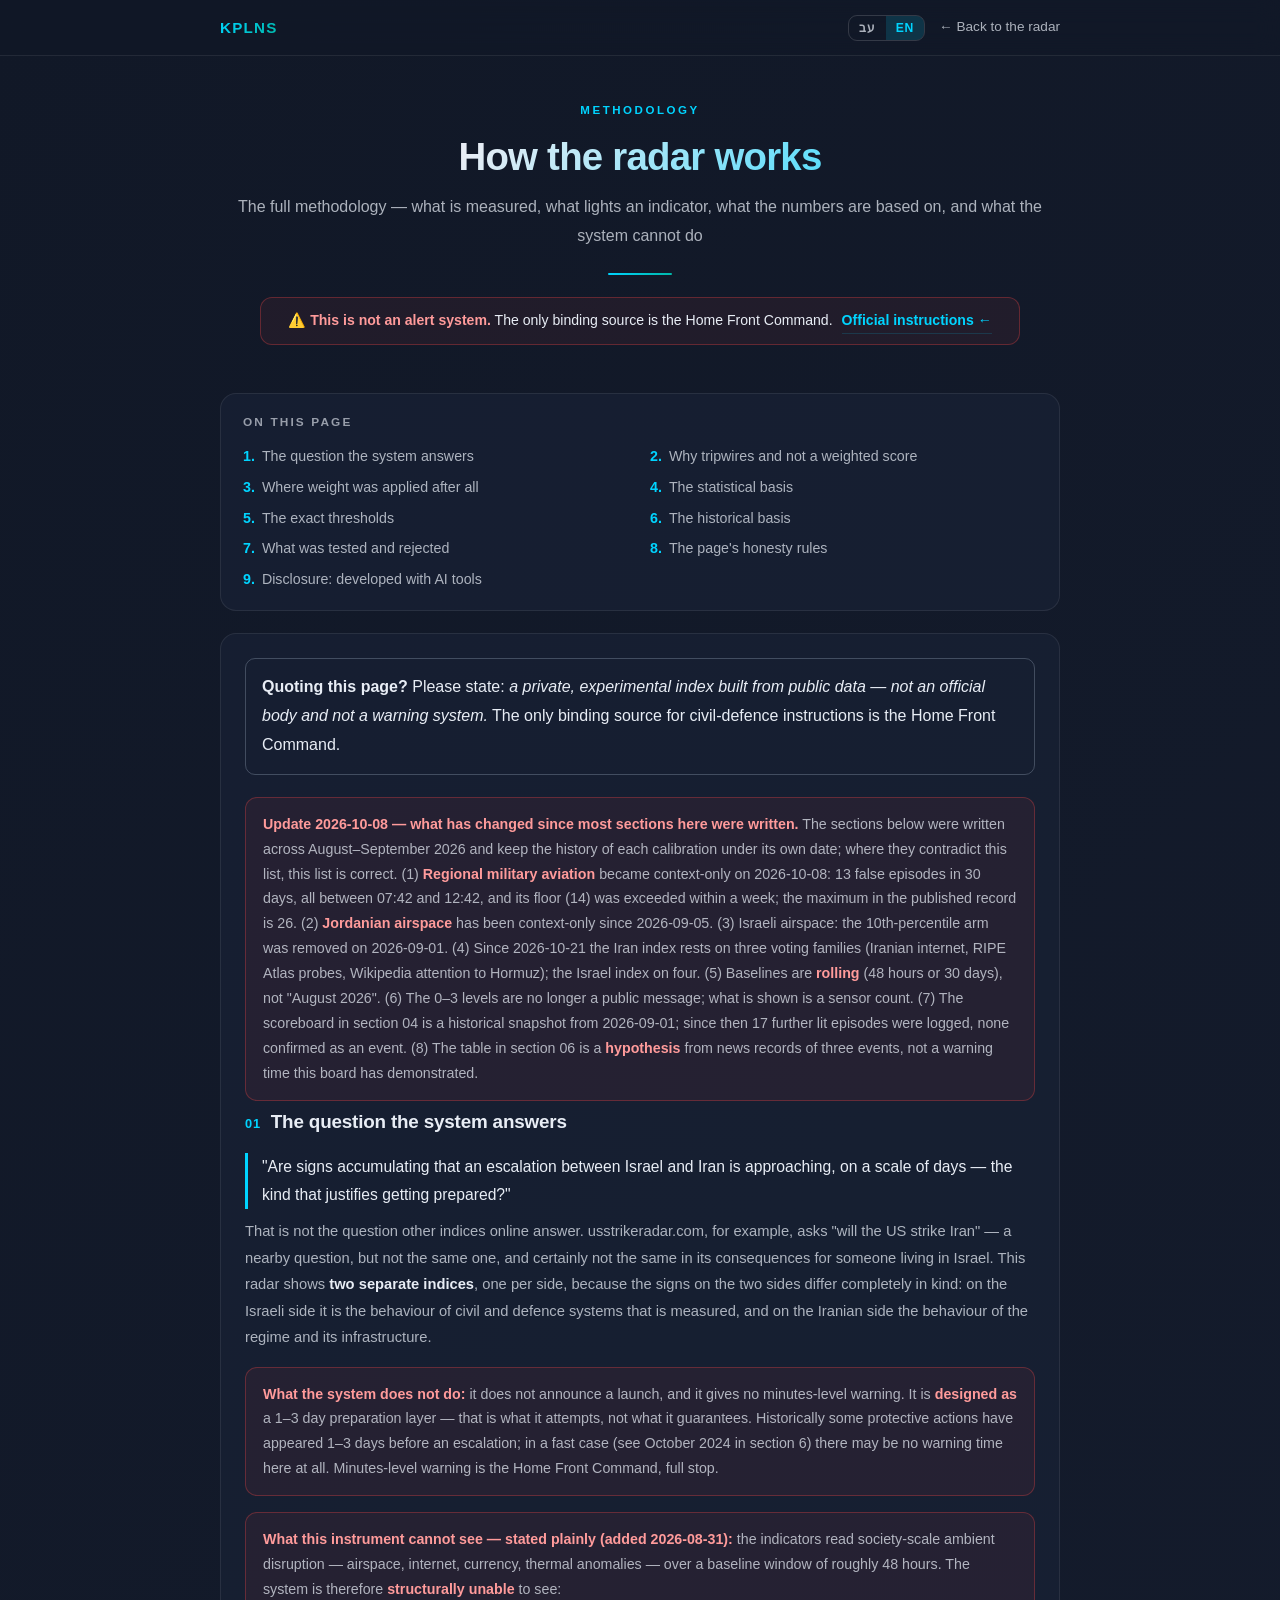
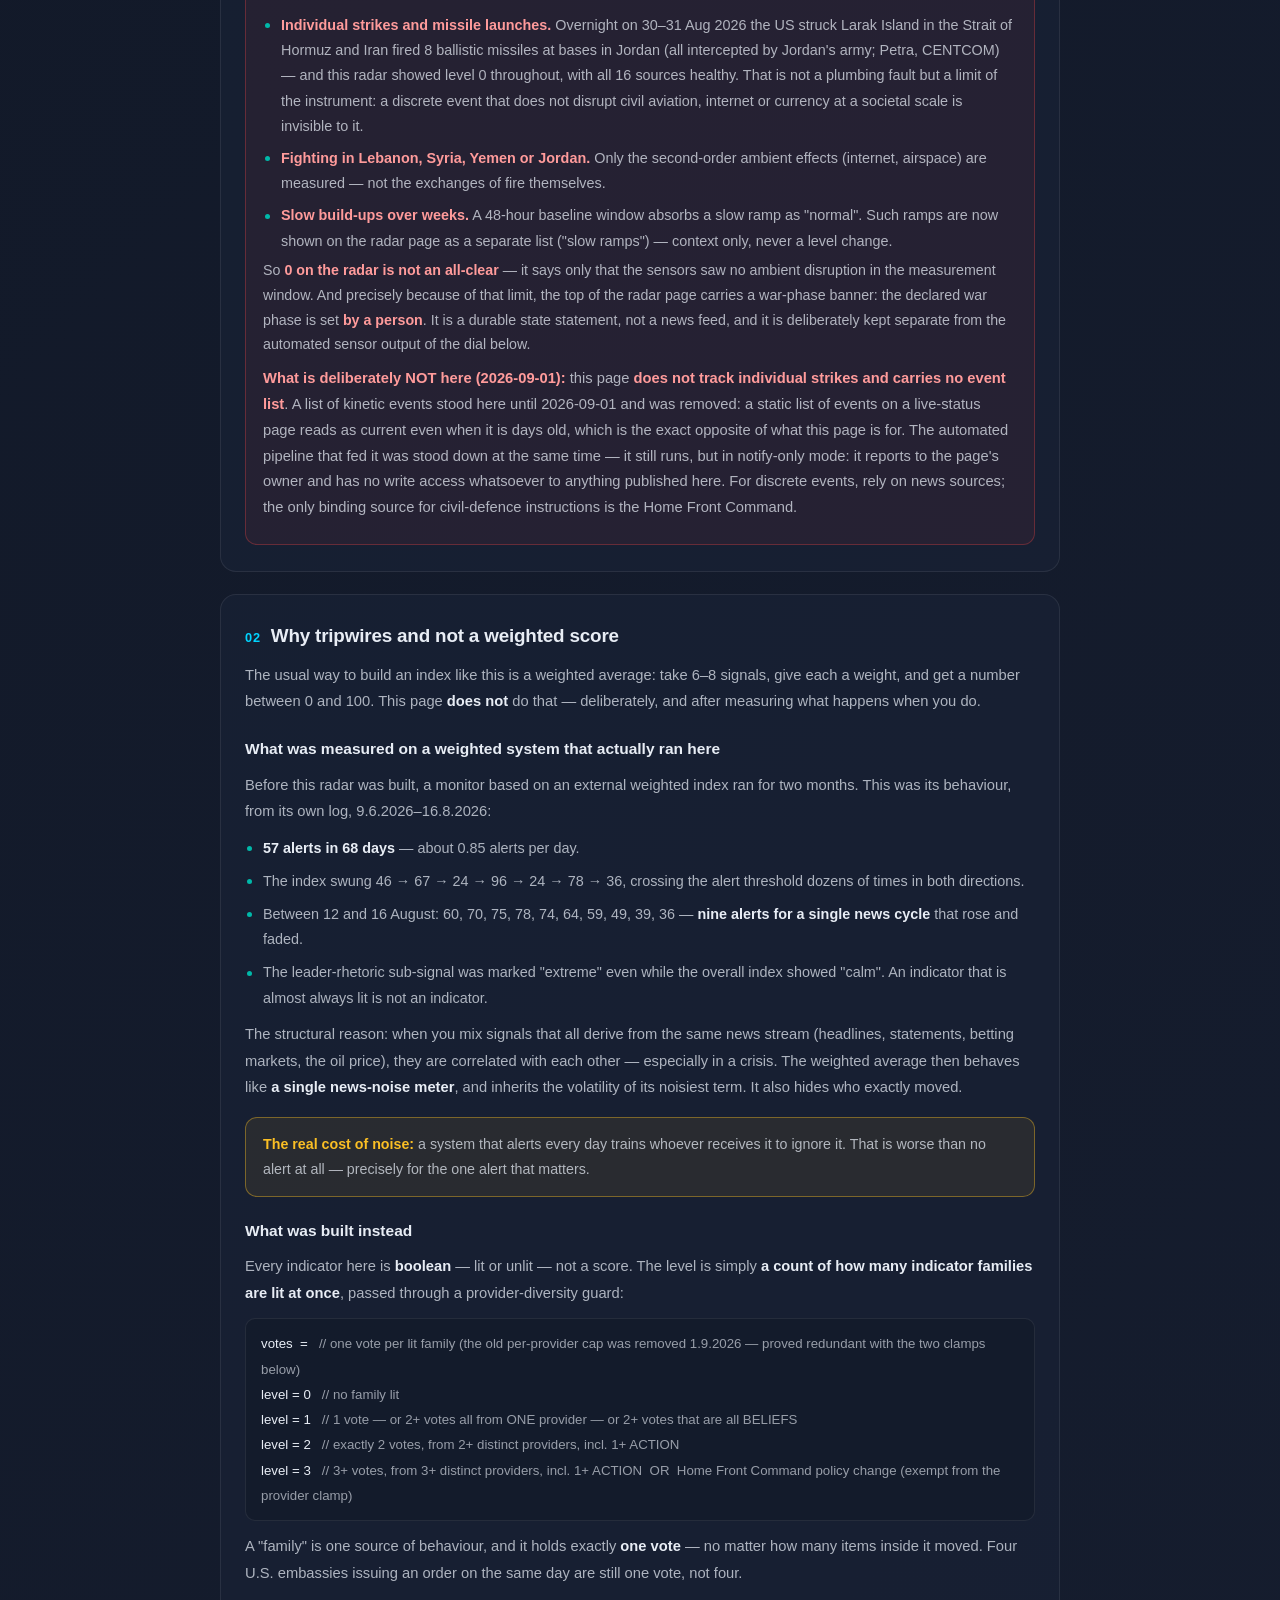
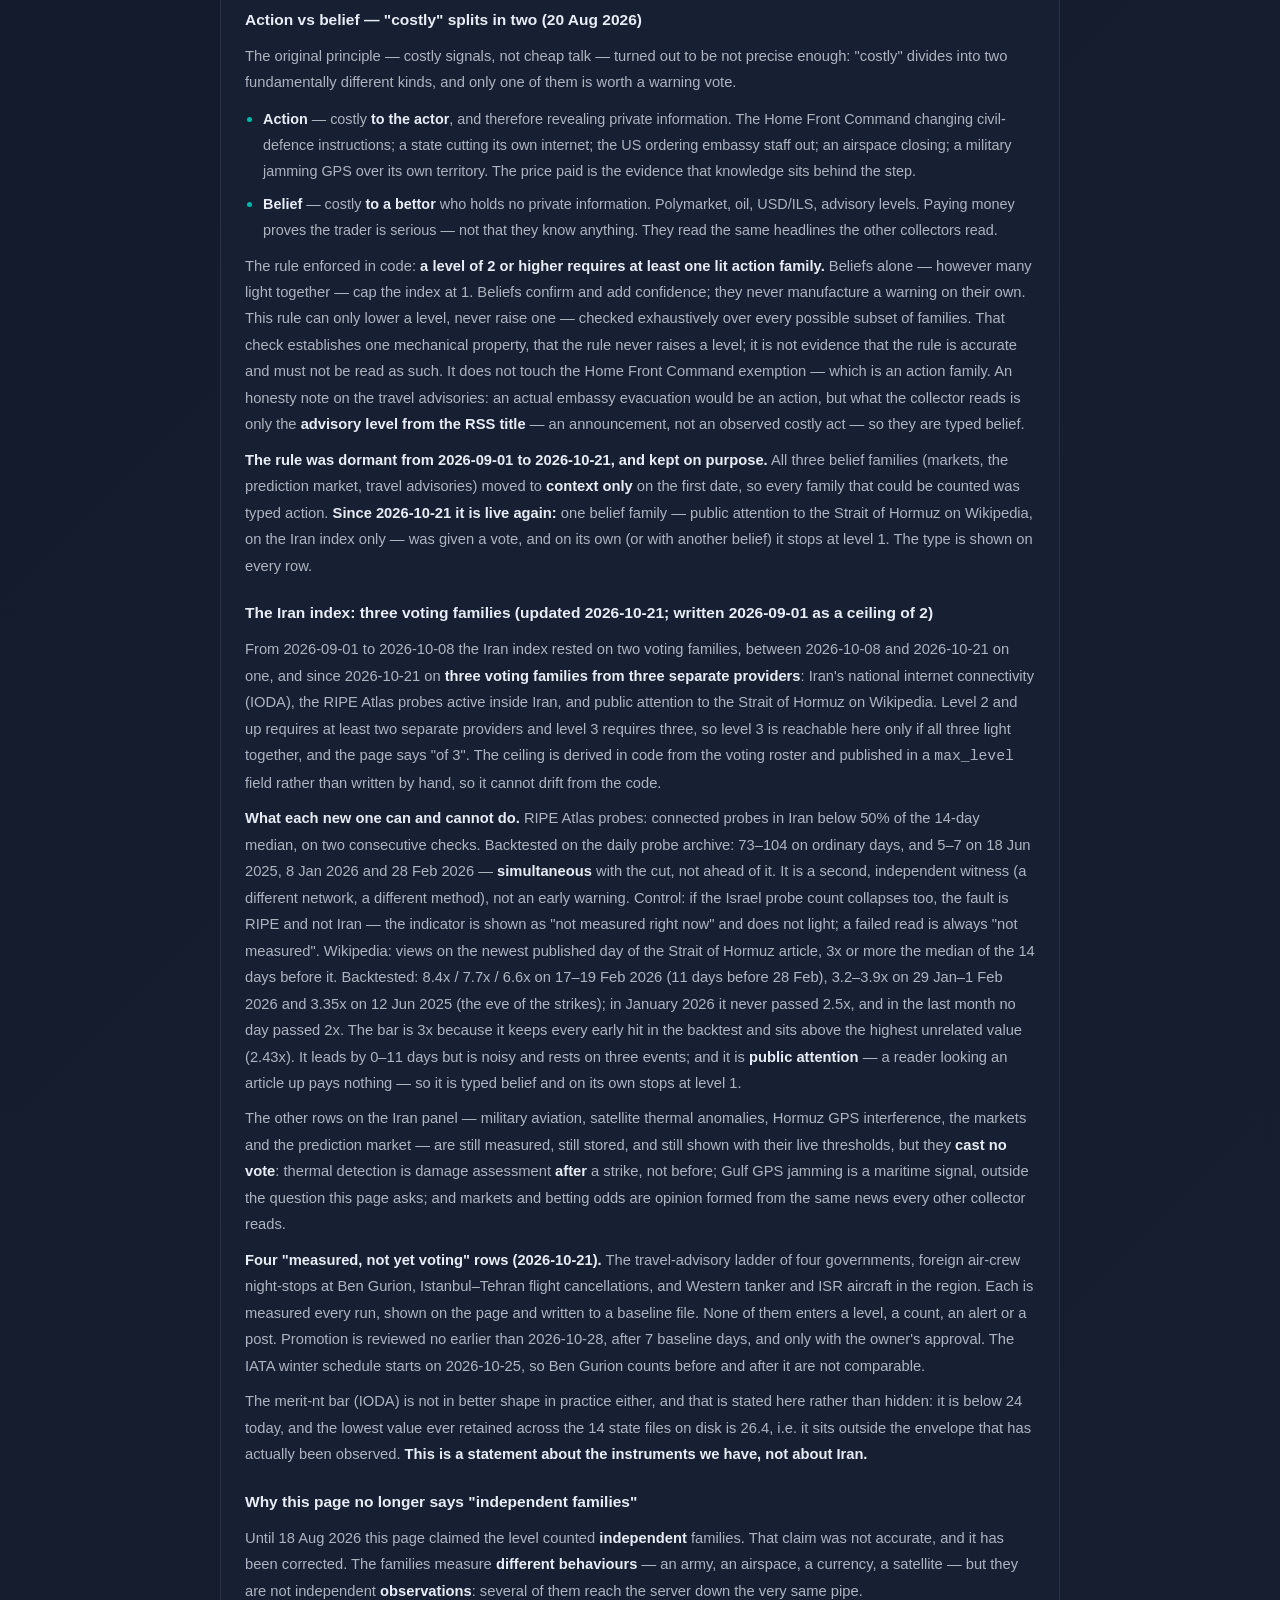
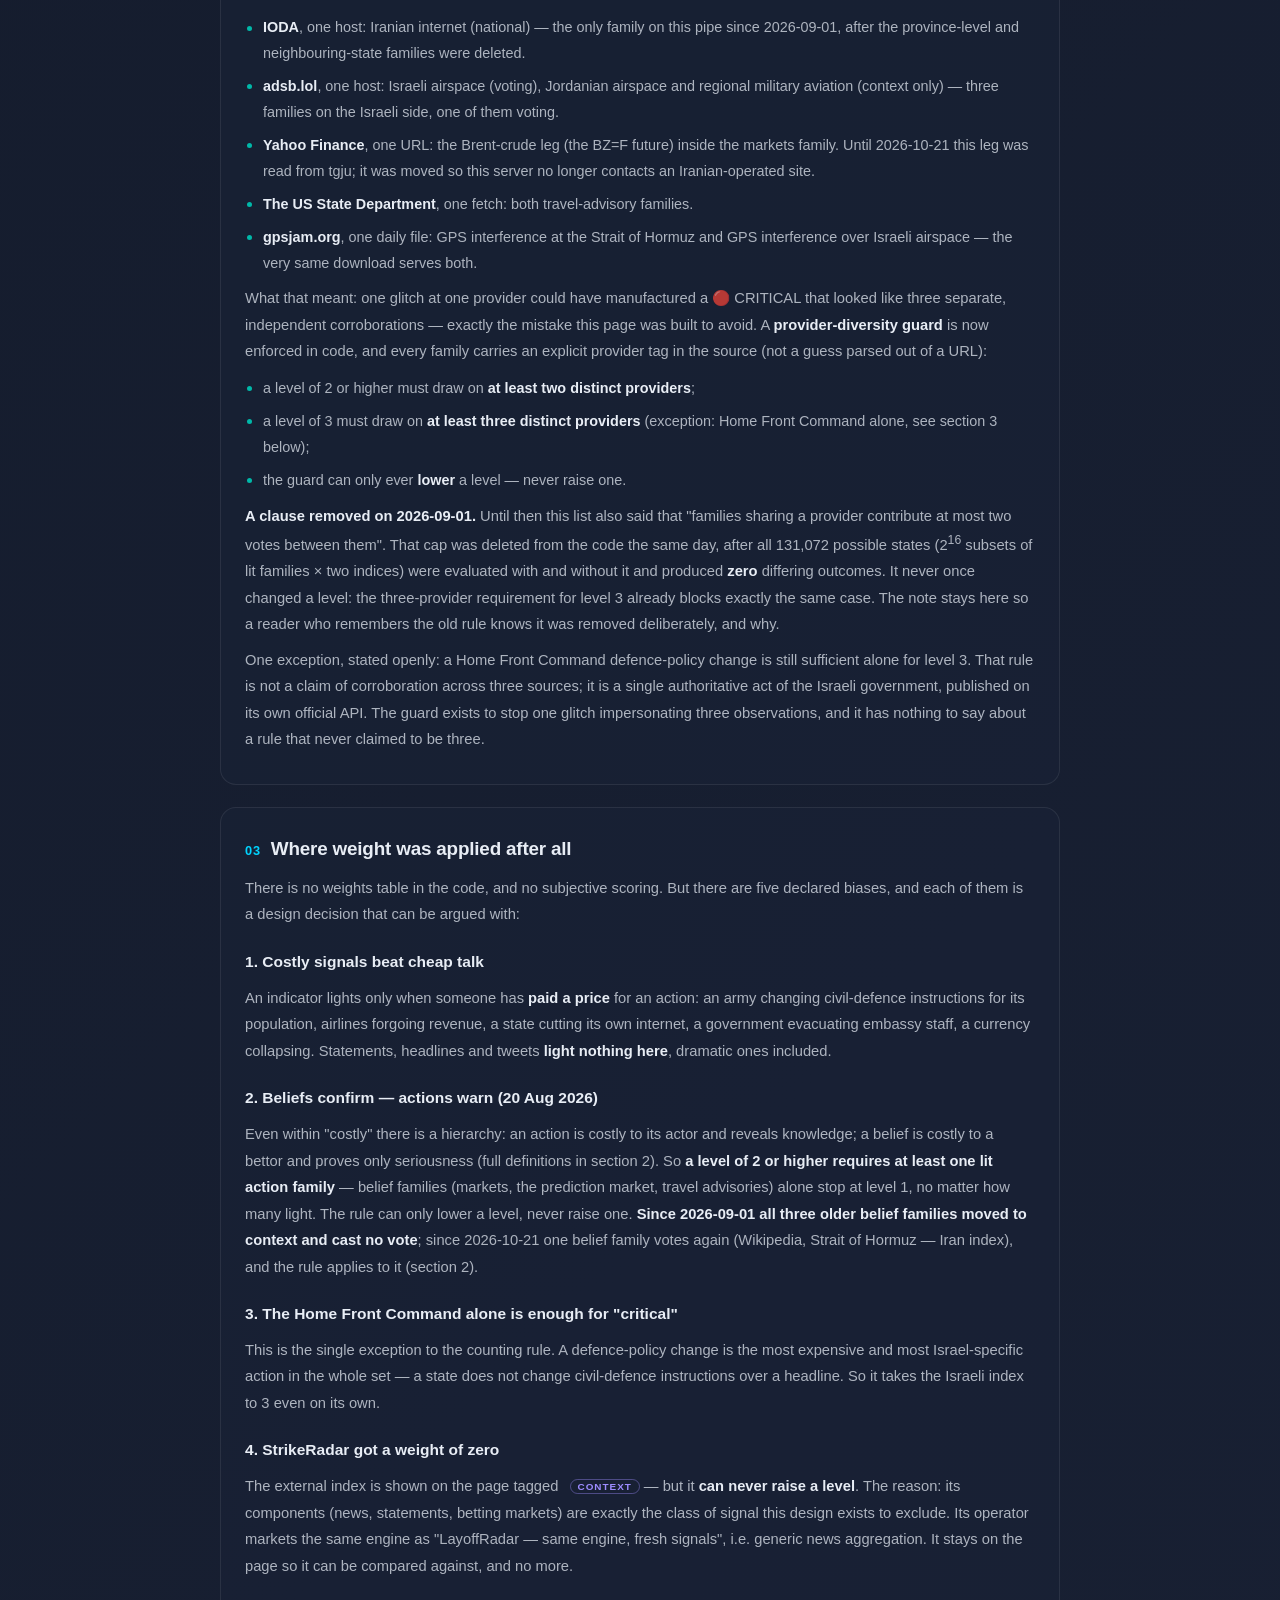
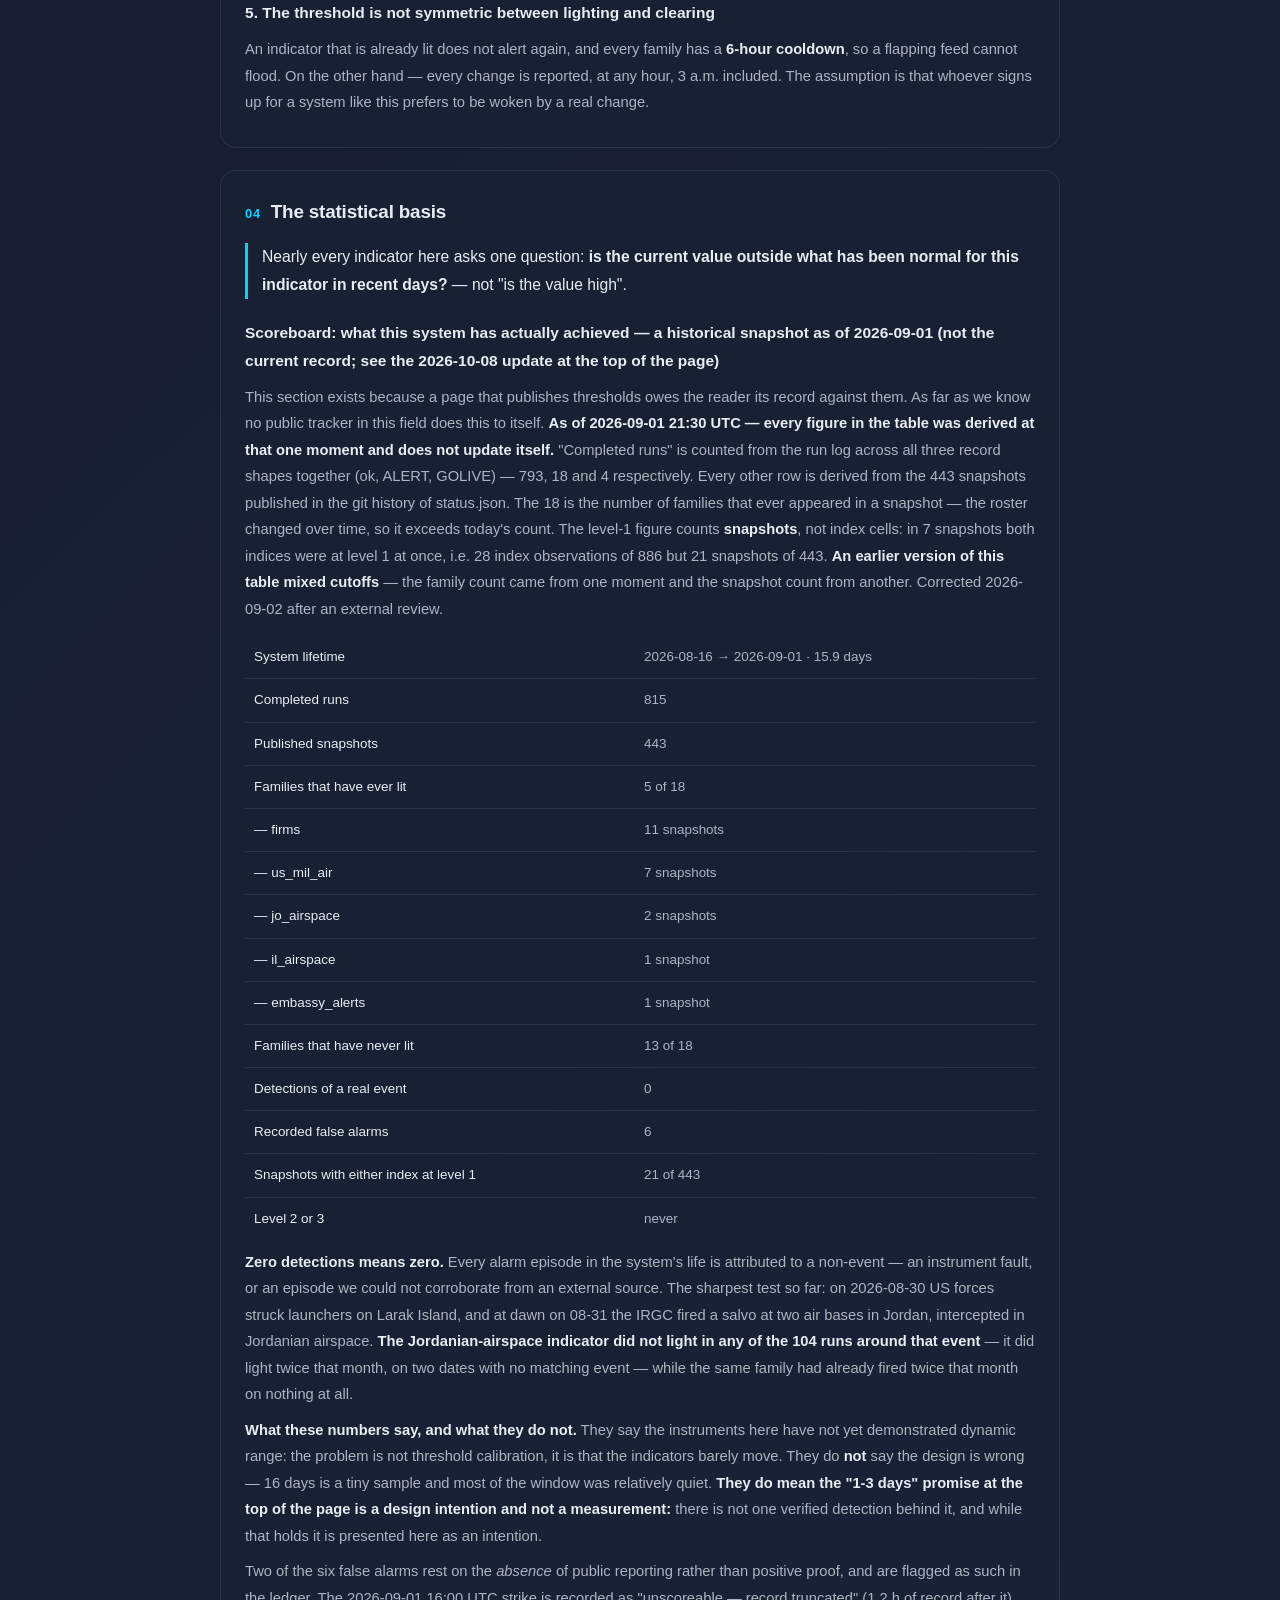
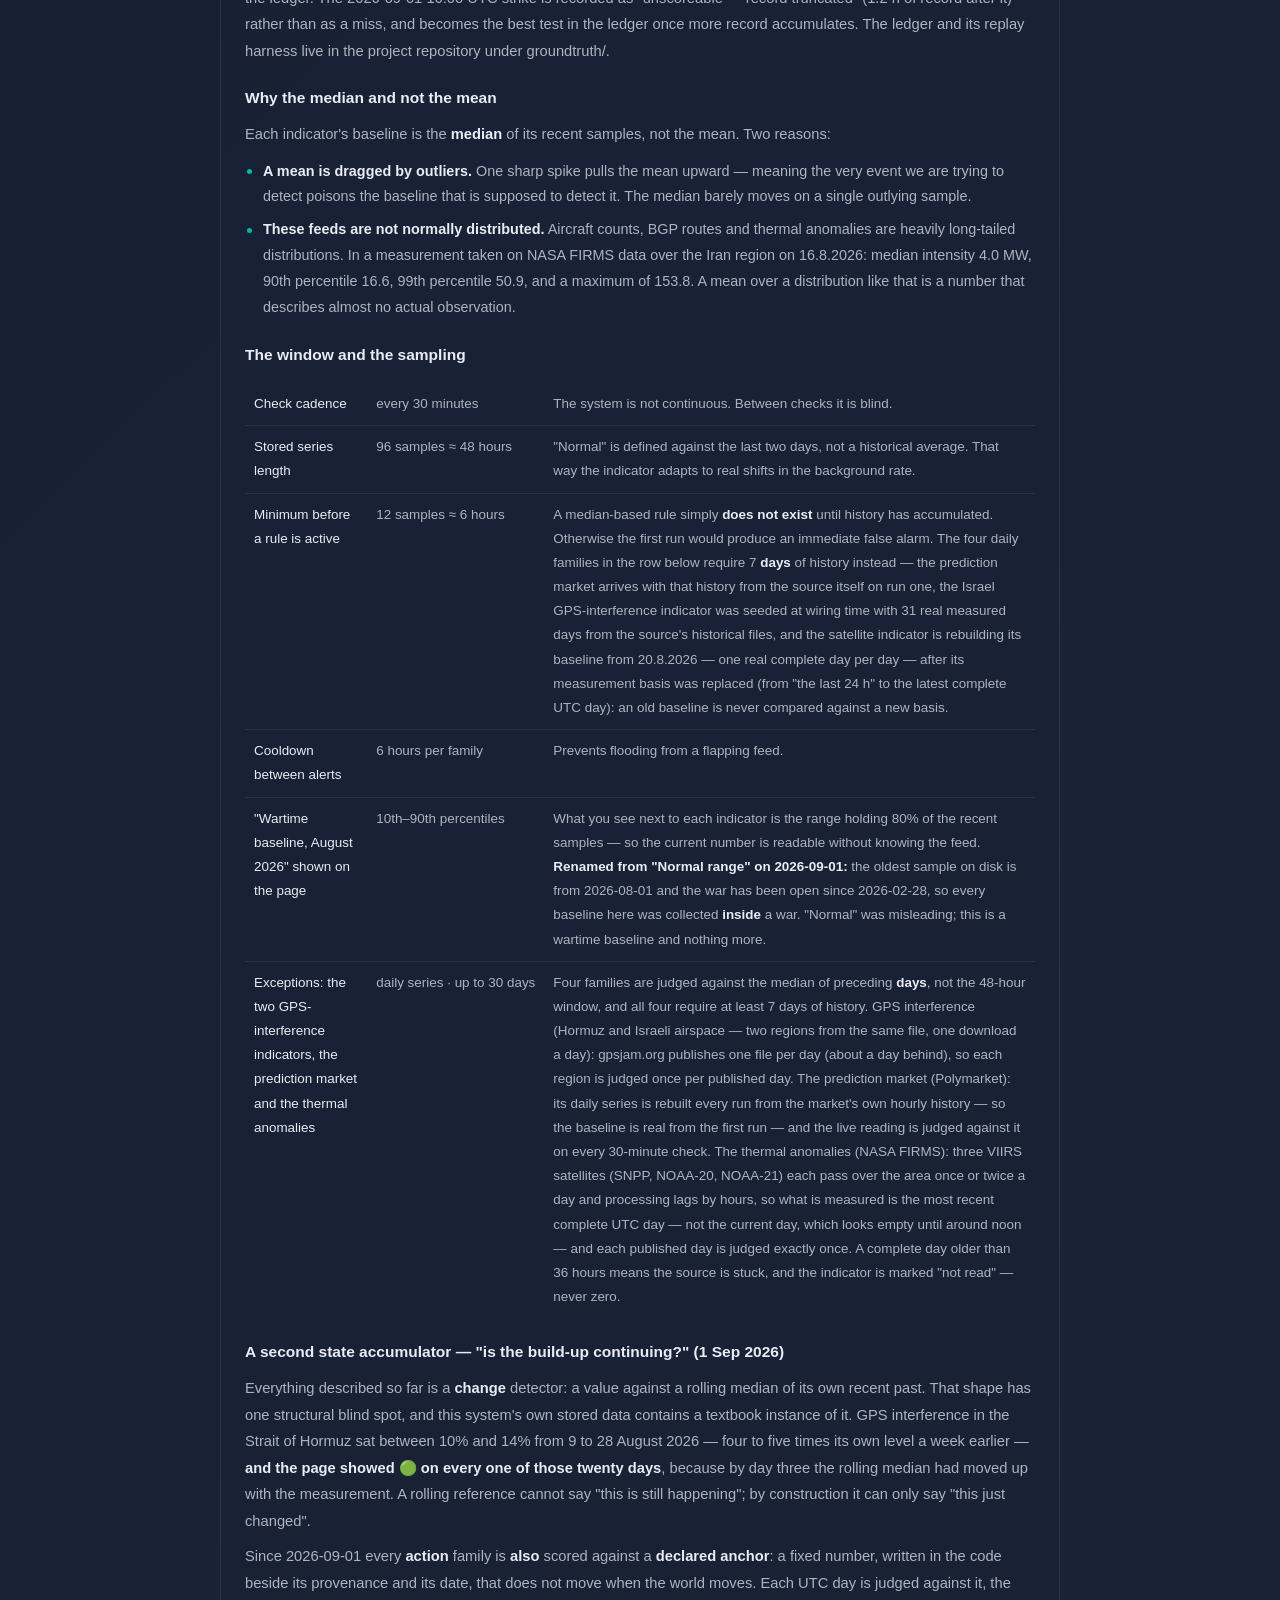
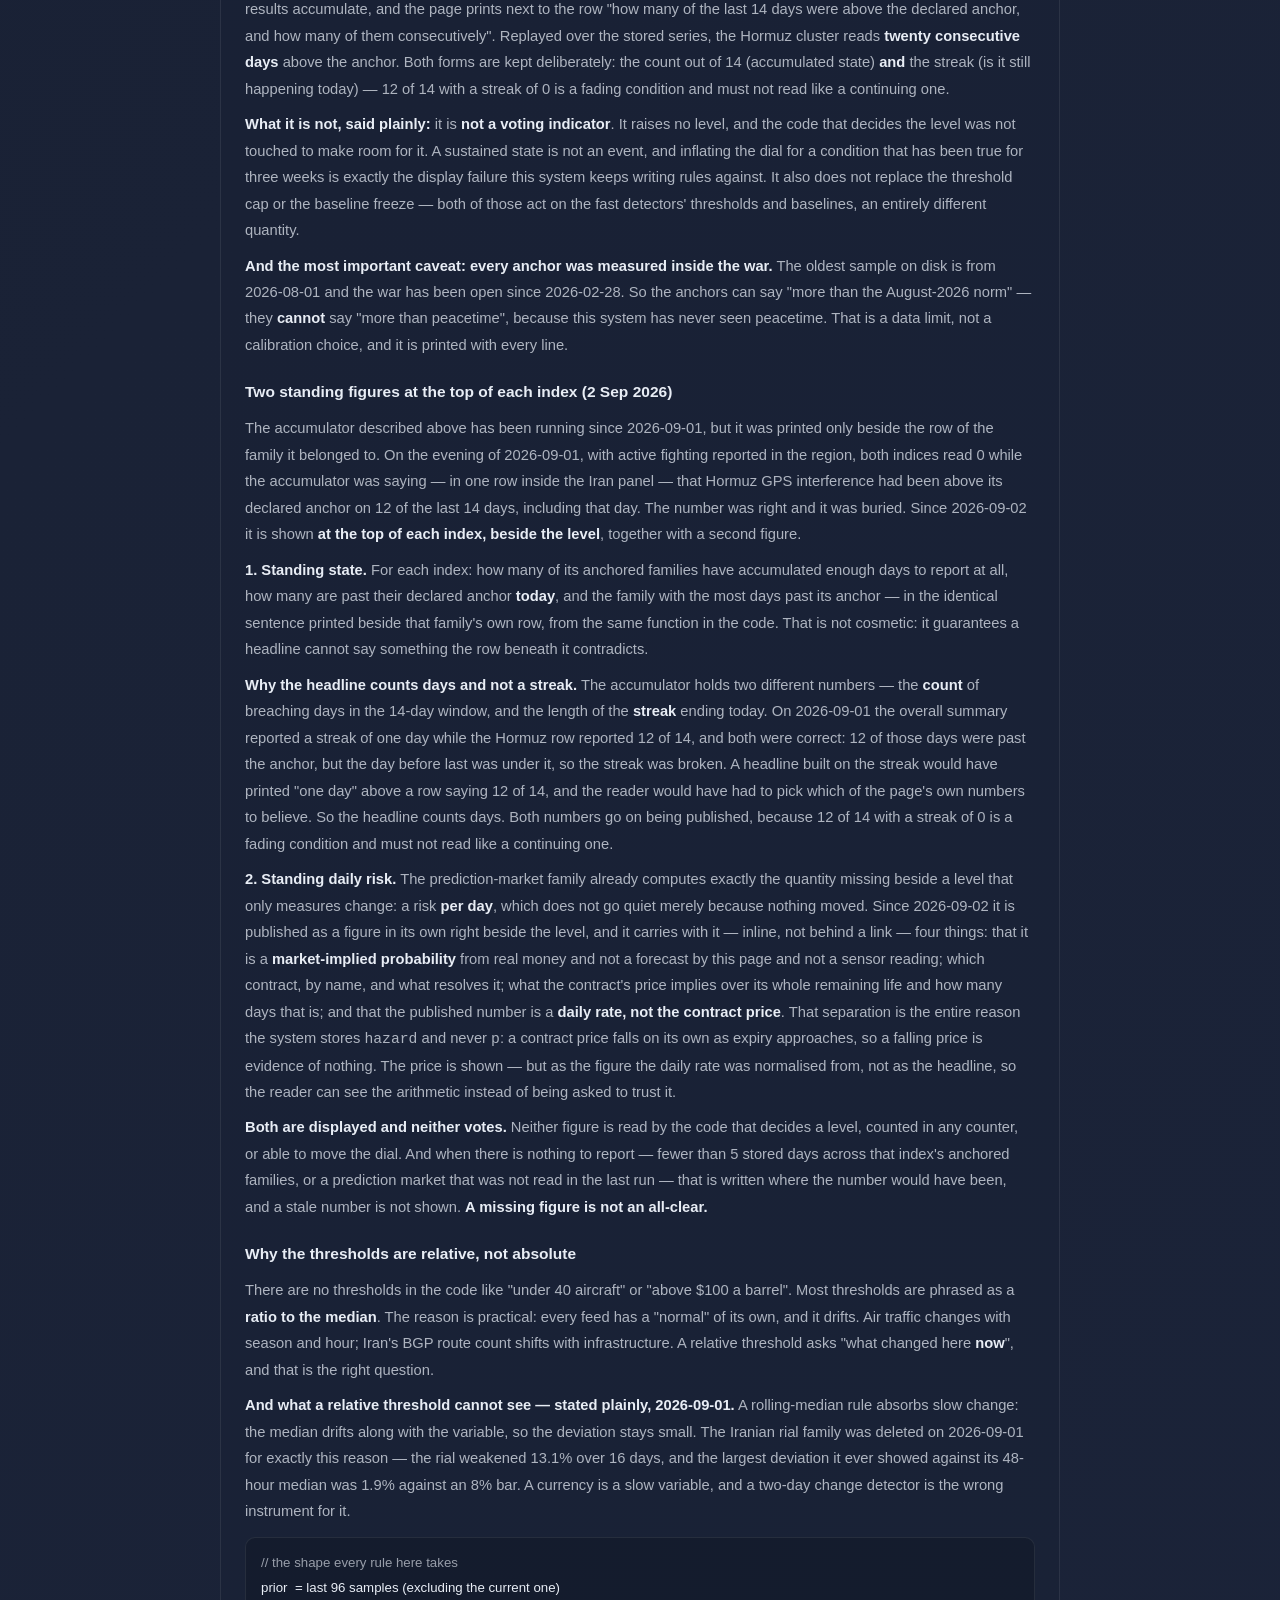
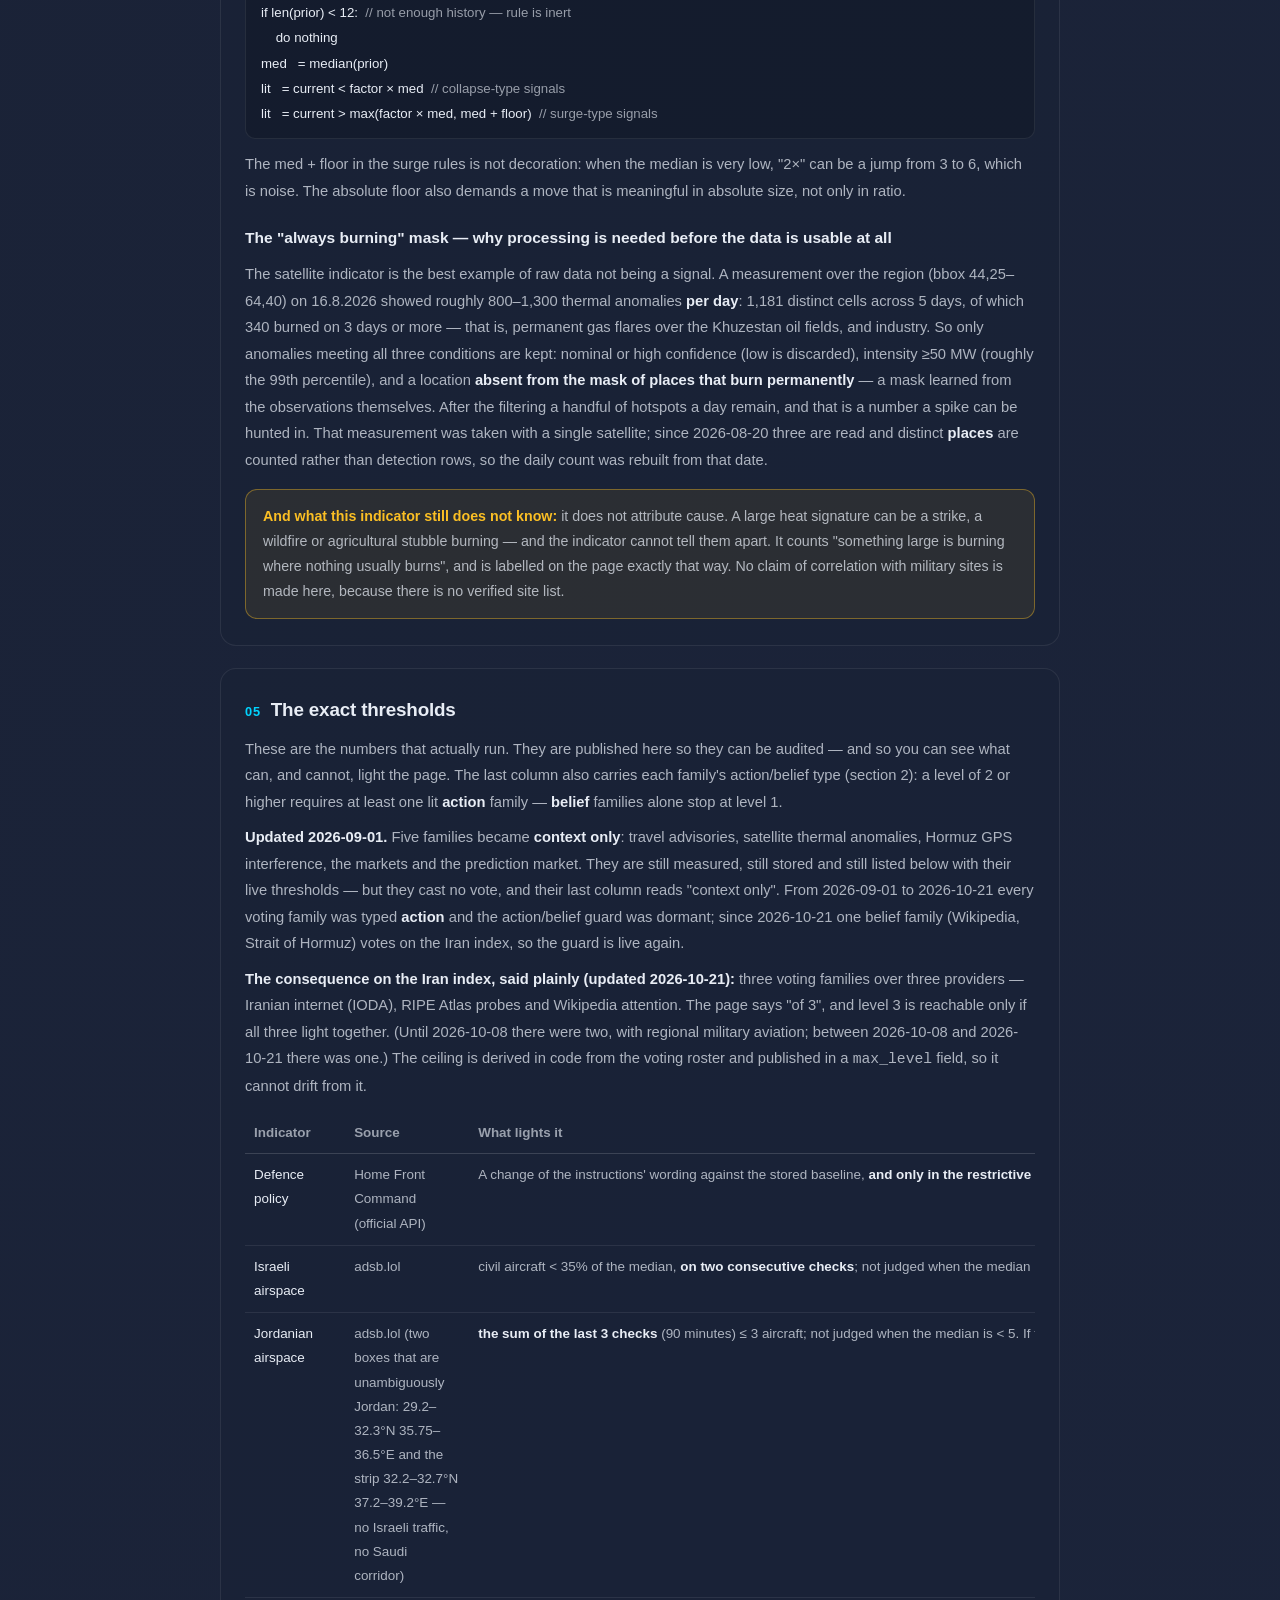
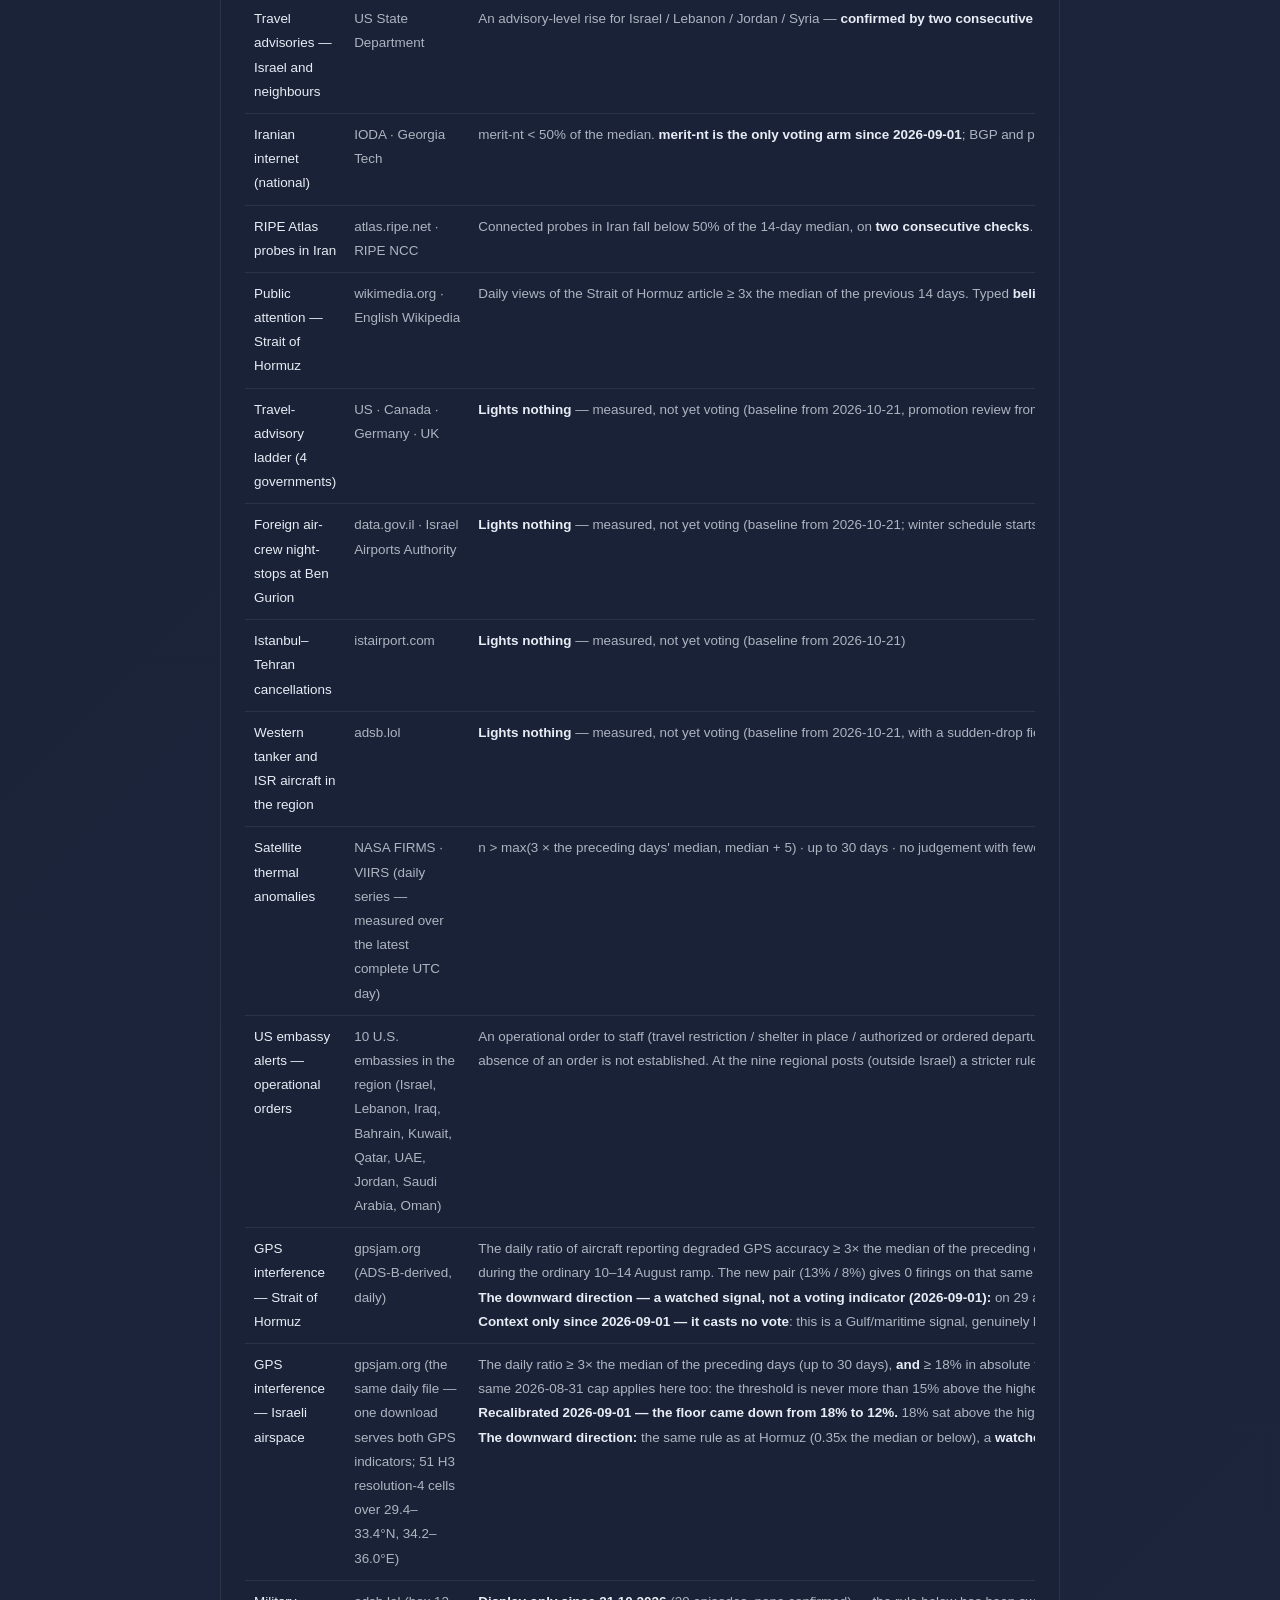
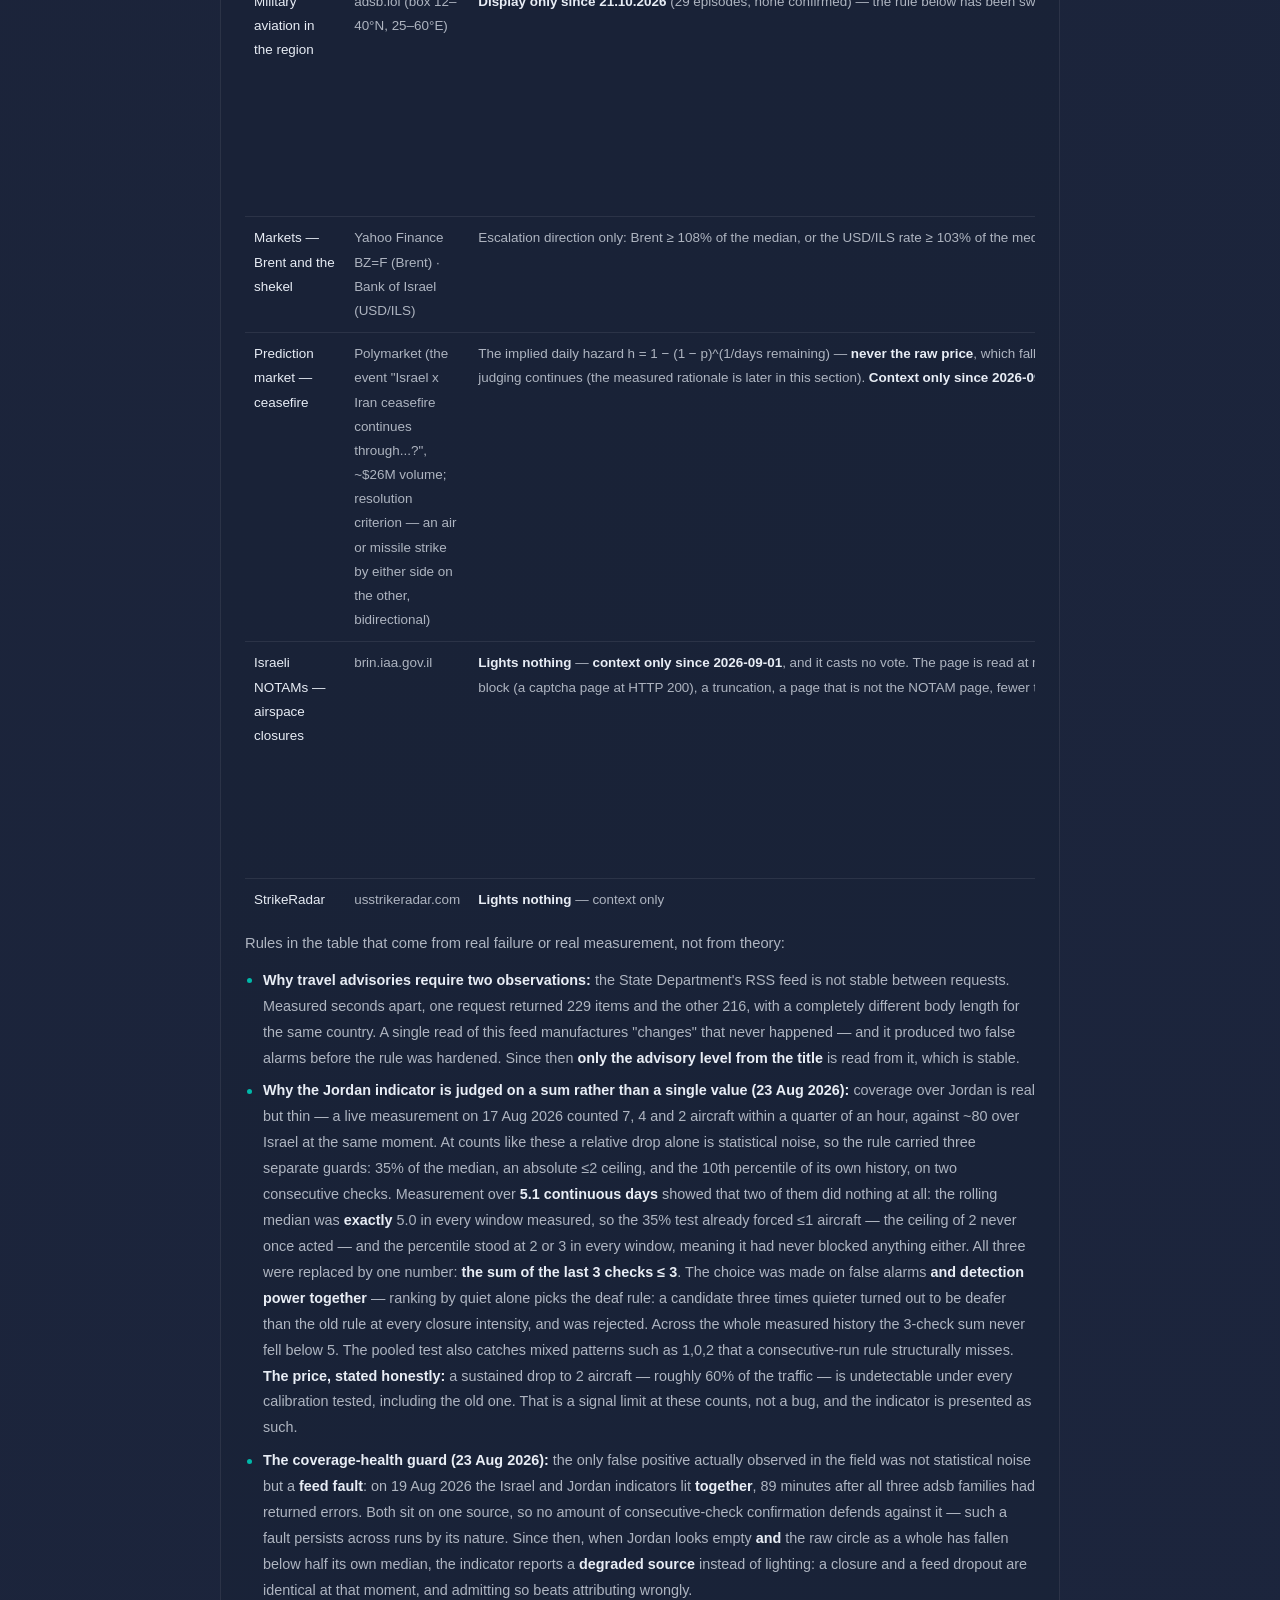
==== radar/methodology.html @ 91cb311b "radar: il=1 ir=0 (change) — lit: il_airspace,polymarket" ====
<!DOCTYPE html>
<!-- data-l is set here, not by script, so the page never flashes both languages
     before JS runs. The switcher overwrites it from localStorage / the browser. -->
<html lang="he" dir="rtl" data-l="he">
<head>
<meta charset="UTF-8">
<meta http-equiv="Content-Security-Policy" content="default-src 'self'; script-src 'self' 'unsafe-inline' https://www.googletagmanager.com https://www.google-analytics.com; style-src 'self' 'unsafe-inline' https://fonts.googleapis.com; font-src 'self' https://fonts.gstatic.com; img-src 'self' data: https://www.google-analytics.com https://www.googletagmanager.com https://hits.sh; connect-src 'self' https://www.google-analytics.com https://region1.google-analytics.com; base-uri 'self'; form-action 'self'; object-src 'none'; upgrade-insecure-requests;">
<meta name="viewport" content="width=device-width, initial-scale=1.0">
<meta name="robots" content="index, follow, max-image-preview:large">
<link rel="canonical" href="https://kplns.com/radar/methodology.html">
<meta name="theme-color" content="#0a1628">
<title>מתודולוגיה — ראדאר הסלמה | KPLNS</title>
<meta name="description" content="איך נקבעת רמת ההסלמה: אילו מדדים נמדדים, מה מדליק כל אחד, על מה מבוססים הספים — ומה המערכת לא יכולה לעשות.">
<meta property="og:type" content="article">
<meta property="og:url" content="https://kplns.com/radar/methodology.html">
<meta property="og:title" content="מתודולוגיה — ראדאר הסלמה ישראל ואיראן">
<meta property="og:description" content="איך נקבעת הרמה, מה מדליק כל מדד, על מה מבוססים הספים, ומה המערכת לא יכולה לעשות.">
<meta property="og:image" content="https://kplns.com/radar/og-radar.png">
<meta property="og:locale" content="he_IL">
<link rel="icon" type="image/png" sizes="32x32" href="/favicon-32x32.png">
<link rel="icon" type="image/png" sizes="16x16" href="/favicon-16x16.png">
<link rel="apple-touch-icon" sizes="180x180" href="/apple-touch-icon.png">
<link rel="preconnect" href="https://fonts.googleapis.com" crossorigin>
<link rel="preconnect" href="https://fonts.gstatic.com" crossorigin>
<link href="https://fonts.googleapis.com/css2?family=Heebo:wght@400;500;600;700;800&family=Inter:wght@400;500;600;700&display=swap" rel="stylesheet">
<style>
:root{
  --bg-primary:#111827; --bg-secondary:#1a2236;
  --bg-card:rgba(26,34,54,.65); --border:rgba(255,255,255,.08);
  --border-hover:rgba(255,255,255,.15);
  --cyan:#00d4ff; --cyan-dim:rgba(0,212,255,.15); --teal:#00b8a9;
  --purple:#9d8cff;
  --gradient-accent:linear-gradient(135deg,#00d4ff,#00b8a9);
  --text-primary:#e8edf5; --text-secondary:rgba(232,237,245,.72);
  --text-muted:rgba(232,237,245,.62);
  --font-he:'Heebo',sans-serif; --font-en:'Inter',sans-serif;
  --radius-md:16px; --radius-lg:24px;
  --l0:#22c55e; --l1:#eab308; --l2:#f97316; --l3:#ff6b6b;
}
*{margin:0;padding:0;box-sizing:border-box}
:focus-visible{outline:3px solid var(--cyan);outline-offset:3px;border-radius:4px}
.skip{
  position:absolute;top:-100px;inset-inline-start:0;background:var(--cyan);
  color:#111827;padding:12px 22px;z-index:999;font-weight:700;font-size:.9rem;
  transition:top .25s;text-decoration:none
}
.skip:focus{top:0}
@media(prefers-reduced-motion:reduce){
  *,*::before,*::after{animation:none!important;transition:none!important}
  html{scroll-behavior:auto}
}
html{scroll-behavior:smooth}
body{
  font-family:var(--font-he);
  background:linear-gradient(135deg,#111827 0%,#1a2236 40%,#1e2844 100%);
  color:var(--text-primary); line-height:1.8; padding:0 0 70px;
  -webkit-font-smoothing:antialiased;
}
.container{max-width:880px;margin:0 auto;padding:0 20px}

/* ── header ─────────────────────────────────────────── */
.topbar{
  border-bottom:1px solid var(--border); background:rgba(17,24,39,.6);
  backdrop-filter:blur(12px); position:sticky; top:0; z-index:50;
}
.topbar-inner{
  max-width:880px;margin:0 auto;padding:14px 20px;
  display:flex;align-items:center;justify-content:space-between;gap:12px
}
.brand{font-family:var(--font-en);font-weight:700;letter-spacing:.08em;font-size:.95rem}
.brand span{background:var(--gradient-accent);-webkit-background-clip:text;background-clip:text;-webkit-text-fill-color:transparent}
.backlink{color:var(--text-secondary);font-size:.85rem;text-decoration:none;transition:color .2s;white-space:nowrap}
.backlink:hover{color:var(--cyan)}
.topnav{display:flex;gap:14px;align-items:center}

/* Language switch — same mechanism as /radar/: the static copy is duplicated
   in the DOM and toggled purely by these CSS rules. */
html[data-l="he"] [data-lang="en"]{display:none!important}
html[data-l="en"] [data-lang="he"]{display:none!important}
.langsw{display:flex;border:1px solid var(--border-hover);border-radius:9px;overflow:hidden}
.langsw button{
  background:none;border:0;color:var(--text-secondary);font-family:var(--font-en);
  font-size:.76rem;font-weight:600;letter-spacing:.06em;padding:5px 10px;
  cursor:pointer;transition:background .2s,color .2s
}
.langsw button:hover{color:var(--text-primary)}
.langsw button[aria-pressed="true"]{background:var(--cyan-dim);color:var(--cyan)}

.hero{text-align:center;padding:44px 0 20px}
.section-label{
  font-family:var(--font-en);font-size:.72rem;letter-spacing:.22em;
  text-transform:uppercase;color:var(--cyan);font-weight:600;margin-bottom:12px
}
h1{
  font-size:clamp(1.6rem,4.4vw,2.4rem);font-weight:800;letter-spacing:-.02em;line-height:1.25;
  background:linear-gradient(135deg,#e8edf5 30%,#00d4ff 100%);
  -webkit-background-clip:text;background-clip:text;-webkit-text-fill-color:transparent;
}
.hero p{color:var(--text-secondary);margin-top:12px;font-size:1rem}
.divider{width:64px;height:2px;background:var(--gradient-accent);margin:22px auto 0;border-radius:2px}

.alertstrip{
  margin:22px auto 0;max-width:760px;
  border:1px solid rgba(239,68,68,.32);background:rgba(239,68,68,.07);
  border-radius:12px;padding:10px 16px;font-size:.88rem;
  display:flex;gap:9px;align-items:baseline;justify-content:center;
  flex-wrap:wrap;text-align:center
}
.alertstrip b{color:#ff9b9b;font-weight:700}
.alertstrip a{color:var(--cyan);font-weight:600;text-decoration:none;border-bottom:1px solid var(--cyan-dim)}

/* ── table of contents ──────────────────────────────── */
.toc{
  margin:28px 0 0;background:var(--bg-card);border:1px solid var(--border);
  border-radius:var(--radius-md);padding:18px 22px
}
.toc h2{
  font-size:.74rem;font-family:var(--font-en);letter-spacing:.18em;text-transform:uppercase;
  color:var(--text-muted);font-weight:600;margin-bottom:11px
}
.toc ol{list-style:none;counter-reset:t;display:grid;grid-template-columns:1fr 1fr;gap:5px 20px}
@media(max-width:640px){.toc ol{grid-template-columns:1fr}}
.toc li{counter-increment:t;font-size:.89rem}
.toc li::before{
  content:counter(t) ".";color:var(--cyan);font-family:var(--font-en);
  font-weight:600;margin-inline-end:7px
}
.toc a{color:var(--text-secondary);text-decoration:none;transition:color .2s}
.toc a:hover{color:var(--cyan)}

/* ── sections ───────────────────────────────────────── */
section.blk{
  margin-top:22px;background:var(--bg-card);border:1px solid var(--border);
  border-radius:var(--radius-md);padding:24px 24px 22px;scroll-margin-top:80px
}
section.blk h2{
  font-size:1.18rem;font-weight:700;letter-spacing:-.01em;margin-bottom:4px;
  display:flex;align-items:baseline;gap:10px
}
section.blk h2 .num{
  font-family:var(--font-en);font-size:.8rem;color:var(--cyan);font-weight:600;
  letter-spacing:.06em
}
section.blk h3{
  font-size:.97rem;font-weight:700;color:var(--text-primary);margin:20px 0 7px
}
section.blk p{color:var(--text-secondary);font-size:.92rem;margin:9px 0}
section.blk b{color:var(--text-primary);font-weight:600}
section.blk ul{list-style:none;display:grid;gap:7px;margin:11px 0 4px}
section.blk ul li{
  color:var(--text-secondary);font-size:.9rem;padding-inline-start:18px;position:relative
}
section.blk ul li::before{
  content:"";position:absolute;inset-inline-start:2px;top:.72em;
  width:5px;height:5px;border-radius:50%;background:var(--teal)
}
section.blk a{color:var(--cyan);text-decoration:none;border-bottom:1px solid var(--cyan-dim)}
section.blk a:hover{border-bottom-color:var(--cyan)}
.lead{
  font-size:.98rem!important;color:var(--text-primary)!important;
  border-inline-start:3px solid var(--cyan);padding-inline-start:14px;margin:14px 0 4px!important
}

/* ── callouts ───────────────────────────────────────── */
.call{
  margin:16px 0 4px;border-radius:12px;padding:14px 17px;font-size:.89rem;
  line-height:1.75;color:var(--text-secondary)
}
.call b{color:var(--text-primary)}
.call.warn{border:1px solid rgba(251,191,36,.4);background:rgba(251,191,36,.08)}
.call.warn b{color:#fbbf24}
.call.info{border:1px solid rgba(0,212,255,.24);background:rgba(0,212,255,.05)}
.call.info b{color:var(--cyan)}
.call.red{border:1px solid rgba(239,68,68,.32);background:rgba(239,68,68,.07)}
.call.red b{color:#ff9b9b}

/* ── tables ─────────────────────────────────────────── */
.m-wrap{overflow-x:auto;margin-top:14px}
.m-tbl{width:100%;border-collapse:collapse;font-size:.84rem;min-width:520px}
.m-tbl th{
  text-align:start;color:var(--text-muted);font-weight:600;padding:8px 9px;
  border-bottom:1px solid var(--border-hover);white-space:nowrap
}
.m-tbl td{padding:9px;border-bottom:1px solid var(--border);color:var(--text-secondary);vertical-align:top}
.m-tbl td:first-child{color:var(--text-primary);font-weight:500}
.m-tbl tr:last-child td{border-bottom:none}
.num-cell{font-family:var(--font-en);font-variant-numeric:tabular-nums;white-space:nowrap}

/* ── episode timeline ───────────────────────────────── */
.ep{
  margin-top:15px;border:1px solid var(--border);border-radius:14px;
  padding:15px 17px;background:rgba(17,24,39,.35)
}
.ep h4{font-size:.95rem;font-weight:700;margin-bottom:3px}
.ep .when{font-family:var(--font-en);font-size:.74rem;color:var(--cyan);letter-spacing:.08em;font-weight:600}
.ep ul{margin-top:9px}
.ep .lead-badge{
  display:inline-block;margin-top:10px;font-size:.8rem;font-weight:600;
  border:1px solid var(--border-hover);border-radius:20px;padding:3px 11px;
  color:var(--text-primary);background:rgba(255,255,255,.04)
}
.src{font-size:.78rem;color:var(--text-muted);margin-top:8px}
.src a{color:var(--text-muted);border-bottom:1px solid var(--border-hover)}
.src a:hover{color:var(--cyan)}

/* ── formula box ────────────────────────────────────── */
.fx{
  font-family:var(--font-en);direction:ltr;text-align:left;
  background:rgba(17,24,39,.55);border:1px solid var(--border);
  border-radius:10px;padding:12px 15px;margin:12px 0;font-size:.83rem;
  color:var(--text-primary);overflow-x:auto;line-height:1.9
}
.fx .c{color:var(--text-muted)}

.tag{
  font-family:var(--font-en);font-size:.62rem;letter-spacing:.1em;text-transform:uppercase;
  color:var(--purple);border:1px solid rgba(157,140,255,.4);border-radius:20px;
  padding:1px 7px;margin-inline-start:7px;vertical-align:middle;font-weight:600
}

.backbar{
  margin-top:30px;text-align:center
}
.backbar a{
  display:inline-block;border:1px solid rgba(0,212,255,.35);background:rgba(0,212,255,.07);
  color:var(--cyan);border-radius:12px;padding:11px 22px;font-weight:600;
  font-size:.92rem;text-decoration:none;transition:background .25s
}
.backbar a:hover{background:rgba(0,212,255,.14)}

footer{
  text-align:center;margin-top:34px;padding-top:24px;border-top:1px solid var(--border);
  color:var(--text-muted);font-size:.8rem;line-height:2.1
}
footer a{color:var(--text-secondary);text-decoration:none}
footer a:hover{color:var(--cyan)}
.legal{display:flex;flex-wrap:wrap;gap:8px 18px;justify-content:center;margin-bottom:10px}
.stamp{text-align:center;color:var(--text-muted);font-size:.8rem;margin-top:22px;font-family:var(--font-en)}
</style>
<script type="application/ld+json">
{"@context":"https://schema.org","@graph":[
  {"@type":"WebPage","@id":"https://kplns.com/radar/methodology.html#webpage","url":"https://kplns.com/radar/methodology.html","dateModified":"2026-10-22","name":"מתודולוגיה — ראדאר הסלמה ישראל ואיראן","description":"איך נקבעת הרמה, מה מדליק כל מדד, על מה מבוססים הספים, ומה המערכת לא יכולה לעשות.","inLanguage":["he-IL","en"],"breadcrumb":{"@id":"https://kplns.com/radar/methodology.html#breadcrumb"}},
  {"@type":"BreadcrumbList","@id":"https://kplns.com/radar/methodology.html#breadcrumb","itemListElement":[
    {"@type":"ListItem","position":1,"name":"ראדאר הסלמה","item":"https://kplns.com/radar/"},
    {"@type":"ListItem","position":2,"name":"מתודולוגיה","item":"https://kplns.com/radar/methodology.html"}
  ]}
]}
</script>
</head>
<body>

<a class="skip" href="#main"><span data-lang="he">דלג לתוכן</span><span data-lang="en">Skip to content</span></a>

<div class="topbar">
  <div class="topbar-inner">
    <div class="brand"><span>KPLNS</span></div>
    <div class="topnav">
      <div class="langsw" role="group" aria-label="שפה / Language">
        <button type="button" id="lang-he" aria-pressed="true">עב</button>
        <button type="button" id="lang-en" aria-pressed="false">EN</button>
      </div>
      <a class="backlink" href="/radar/"
         ><span data-lang="he">← חזרה לראדאר</span><span data-lang="en">← Back to the radar</span></a>
    </div>
  </div>
</div>

<main class="container" id="main">

  <div class="hero">
    <div class="section-label">Methodology</div>
    <h1><span data-lang="he">איך הראדאר עובד</span><span data-lang="en">How the radar works</span></h1>
    <p><span data-lang="he">המתודולוגיה המלאה — מה נמדד, מה מדליק מדד, על מה מבוססים המספרים, ומה המערכת לא יכולה לעשות</span><span data-lang="en">The full methodology — what is measured, what lights an indicator, what the numbers are based on, and what the system cannot do</span></p>
    <div class="divider"></div>

    <div class="alertstrip" data-lang="he">
      <span><span aria-hidden="true">⚠️</span> <b>זו אינה מערכת התרעה.</b>
      המקור המחייב היחיד הוא פיקוד העורף.</span>
      <a href="https://www.oref.org.il/" target="_blank" rel="noopener">להנחיות המחייבות ←</a>
    </div>
    <div class="alertstrip" data-lang="en">
      <span><span aria-hidden="true">⚠️</span> <b>This is not an alert system.</b>
      The only binding source is the Home Front Command.</span>
      <a href="https://www.oref.org.il/" target="_blank" rel="noopener">Official instructions ←</a>
    </div>
  </div>

  <nav class="toc" aria-label="תוכן העניינים / Contents">
    <div data-lang="he">
    <h2>בעמוד הזה</h2>
    <ol>
      <li><a href="#q">השאלה שהמערכת עונה עליה</a></li>
      <li><a href="#design">למה טריפ-ווייר ולא ציון משוקלל</a></li>
      <li><a href="#weights">איפה כן הוטה המשקל</a></li>
      <li><a href="#stats">הבסיס הסטטיסטי</a></li>
      <li><a href="#thresholds">ספי ההדלקה המדויקים</a></li>
      <li><a href="#history">הבסיס ההיסטורי</a></li>
      <li><a href="#rejected">מה נבדק ונפסל</a></li>
      <li><a href="#honesty">כללי היושרה של הדף</a></li>
      <li><a href="#ai">גילוי נאות: פיתוח בעזרת AI</a></li>
    </ol>
    </div>
    <div data-lang="en">
    <h2>On this page</h2>
    <ol>
      <li><a href="#q">The question the system answers</a></li>
      <li><a href="#design">Why tripwires and not a weighted score</a></li>
      <li><a href="#weights">Where weight was applied after all</a></li>
      <li><a href="#stats">The statistical basis</a></li>
      <li><a href="#thresholds">The exact thresholds</a></li>
      <li><a href="#history">The historical basis</a></li>
      <li><a href="#rejected">What was tested and rejected</a></li>
      <li><a href="#honesty">The page's honesty rules</a></li>
      <li><a href="#ai">Disclosure: developed with AI tools</a></li>
    </ol>
    </div>
  </nav>

  <!-- ─────────────────────────────────────────────── -->
  <section class="blk" id="q">
    <div data-lang="he">
    <div class="callout" style="border:1px solid rgba(148,163,184,.35);border-radius:10px;padding:14px 16px;margin:0 0 22px">
      <b>מצטטים את הדף?</b> ציינו: <i>מדד ניסיוני פרטי המבוסס על נתונים ציבוריים —
      לא גורם רשמי ולא מערכת התרעה.</i> המקור המחייב היחיד להנחיות התגוננות הוא
      פיקוד העורף.
    </div>

    <div class="call red"><b>עדכון 8.10.2026 — מה השתנה מאז שרוב הסעיפים כאן נכתבו.</b>
    הסעיפים שלמטה נכתבו לאורך אוגוסט–ספטמבר 2026 ושומרים את ההיסטוריה של הכיולים
    בתאריכיהם; כשהם סותרים את הרשימה הזו — הרשימה הזו נכונה. (1) <b>תעופה צבאית
    באזור</b> עברה להקשר בלבד ב-8.10.2026: 13 הדלקות שווא ב-30 יום, כולן בין 07:42
    ל-12:42, והרצפה (14) נחצתה בתוך שבוע; המקסימום ברשומה המפורסמת הוא 26.
    (2) <b>מרחב אווירי ירדן</b> הקשר בלבד מ-5.9.2026. (3) מרחב אווירי ישראל: תנאי
    האחוזון ה-10 הוסר ב-1.9.2026. (4) המדד האיראני נשען מ-21.10.2026 על שלוש משפחות מצביעות (אינטרנט באיראן, בדיקות RIPE Atlas, עניין ציבורי בוויקיפדיה); הישראלי על ארבע. (5) קווי הבסיס הם <b>נעים</b> (48 שעות או
    30 יום) ולא "אוגוסט 2026". (6) הרמות 0–3 אינן מוצגות עוד כמסר ציבורי; מה שמוצג
    הוא ספירת חיישנים. (7) לוח התוצאות בסעיף 04 הוא תצלום היסטורי מ-1.9.2026; מאז
    נרשמו עוד 17 הדלקות, אף אחת לא אושרה כאירוע. (8) הטבלה בסעיף 06 היא
    <b>השערה</b> מתיעוד חדשותי על שלושה אירועים, לא זמן התרעה שהלוח הדגים.</div>
    <h2><span class="num">01</span> השאלה שהמערכת עונה עליה</h2>

    <p class="lead">"האם מצטברים סימנים לכך שמתקרבת הסלמה בין ישראל לאיראן, ברמת
    ימים — כזו שמצדיקה להתארגן?"</p>

    <p>זו לא אותה שאלה שמדדים אחרים ברשת עונים עליה. usstrikeradar.com, למשל, שואל
    "האם ארה"ב תתקוף באיראן" — שאלה קרובה, אבל לא זהה, ובוודאי לא זהה בהשלכות על
    מישהו שגר בישראל. הראדאר הזה מציג <b>שני מדדים נפרדים</b>, אחד לכל צד, מפני
    שהסימנים משני הצדדים שונים לגמרי באופיים: בישראל נמדדת התנהגות של מערכות אזרחיות
    וביטחוניות, ובאיראן נמדדת התנהגות של המשטר ושל התשתית.</p>

    <div class="call red">
      <b>מה שהמערכת לא עושה:</b> היא לא מודיעה על שיגור, ולא נותנת התרעת דקות.
      היא <b>תוכננה</b> כשכבת התארגנות של 1–3 ימים, וזה מה שהיא מנסה לעשות —
      לא מה שמובטח שתעשה. היסטורית, חלק מפעולות ההתגוננות הופיעו 1–3 ימים לפני
      הסלמה; במקרה מהיר (ראו אוקטובר 2024 בסעיף 6) ייתכן שלא יהיה כאן שום זמן
      התרעה כלל. התרעת הדקות היא פיקוד העורף, נקודה.
    </div>

    <div class="call red">
      <b>מה המכשיר הזה אינו רואה — במפורש (נוסף 31.8.2026):</b> המדדים קוראים
      שיבוש סביבתי ברמת חברה שלמה — מרחב אווירי, אינטרנט, מטבע, חריגות
      תרמיות — על חלון בסיס של כ-48 שעות. לכן המערכת <b>אינה מסוגלת
      מבנית</b> לראות:
      <ul>
        <li><b>תקיפות בודדות ושיגורי טילים.</b> בליל 30–31.8.2026 תקפה ארה"ב
        את האי לארק במצר הורמוז, ואיראן ירתה 8 טילים בליסטיים לעבר בסיסים
        בירדן (צבא ירדן יירט את כולם; פטרה, CENTCOM) — והראדאר הציג רמה 0
        לאורך כל האירוע, עם כל 16 המקורות תקינים. זו לא תקלה בצנרת אלא גבול
        של המכשיר: אירוע נקודתי שאינו משבש תעופה אזרחית, אינטרנט או מטבע
        ברמה חברתית — אינו נראה בו.</li>
        <li><b>לחימה בלבנון, בסוריה, בתימן או בירדן.</b> נמדדות רק השפעות
        עקיפות (אינטרנט, מרחב אווירי) — לא חילופי האש עצמם.</li>
        <li><b>הצטברות איטית על פני שבועות.</b> חלון בסיס של 48 שעות בולע
        רמפה איטית כ"נורמלי". רמפות כאלה מוצגות כעת בעמוד הראדאר ברשימה
        נפרדת ("מגמות איטיות") — כהקשר בלבד, לא כשינוי רמה.</li>
      </ul>
      לכן <b>0 בראדאר אינו "הכול בסדר"</b> — הוא אומר רק שהחיישנים לא ראו
      שיבוש סביבתי בחלון המדידה. ובדיוק בגלל הגבול הזה, בראש עמוד הראדאר
      מוצג באנר "מצב הלחימה": שלב הלחימה המוצהר נקבע <b>בידי אדם</b>. זו
      הצהרת מצב עמידה — לא הזנת חדשות — והיא נפרדת ובמפורש מפלט החיישנים
      האוטומטי של המחוון שמתחת.
      <p><b>מה שאין כאן, בכוונה (1.9.2026):</b> העמוד <b>אינו עוקב אחר
      תקיפות בודדות ואינו מציג רשימת אירועים</b>. רשימת אירועים קינטיים
      הוצגה כאן עד 1.9.2026 והוסרה: רשימה סטטית של אירועים בעמוד סטטוס חי
      נקראת כעדכנית גם כשהיא בת ימים, וזה בדיוק ההיפך ממה שהעמוד הזה אמור
      לעשות. גם המערכת האוטומטית שהזינה אותה כובתה — היא ממשיכה לרוץ, אך
      במצב דיווח בלבד (notify-only): היא מתריעה לבעל העמוד בלבד, ואין לה
      שום הרשאת כתיבה לעמוד הציבורי. על אירועים נקודתיים יש להסתמך על
      מקורות חדשותיים, והמקור המחייב היחיד להנחיות התגוננות הוא פיקוד
      העורף.</p>
    </div>
    </div>
    <div data-lang="en">
    <div class="callout" style="border:1px solid rgba(148,163,184,.35);border-radius:10px;padding:14px 16px;margin:0 0 22px">
      <b>Quoting this page?</b> Please state: <i>a private, experimental index
      built from public data — not an official body and not a warning system.</i>
      The only binding source for civil-defence instructions is the Home Front Command.
    </div>

    <div class="call red"><b>Update 2026-10-08 — what has changed since most sections here were written.</b>
    The sections below were written across August–September 2026 and keep the history
    of each calibration under its own date; where they contradict this list, this list
    is correct. (1) <b>Regional military aviation</b> became context-only on 2026-10-08:
    13 false episodes in 30 days, all between 07:42 and 12:42, and its floor (14) was
    exceeded within a week; the maximum in the published record is 26.
    (2) <b>Jordanian airspace</b> has been context-only since 2026-09-05. (3) Israeli
    airspace: the 10th-percentile arm was removed on 2026-09-01. (4) Since 2026-10-21 the Iran index rests on three voting families (Iranian internet, RIPE Atlas probes, Wikipedia attention to Hormuz); the Israel index on four.
    (5) Baselines are <b>rolling</b> (48 hours or 30 days), not "August 2026".
    (6) The 0–3 levels are no longer a public message; what is shown is a sensor
    count. (7) The scoreboard in section 04 is a historical snapshot from 2026-09-01;
    since then 17 further lit episodes were logged, none confirmed as an event.
    (8) The table in section 06 is a <b>hypothesis</b> from news records of three
    events, not a warning time this board has demonstrated.</div>
    <h2><span class="num">01</span> The question the system answers</h2>

    <p class="lead">"Are signs accumulating that an escalation between Israel and
    Iran is approaching, on a scale of days — the kind that justifies getting
    prepared?"</p>

    <p>That is not the question other indices online answer. usstrikeradar.com,
    for example, asks "will the US strike Iran" — a nearby question, but not the
    same one, and certainly not the same in its consequences for someone living
    in Israel. This radar shows <b>two separate indices</b>, one per side,
    because the signs on the two sides differ completely in kind: on the Israeli
    side it is the behaviour of civil and defence systems that is measured, and
    on the Iranian side the behaviour of the regime and its infrastructure.</p>

    <div class="call red">
      <b>What the system does not do:</b> it does not announce a launch, and it
      gives no minutes-level warning. It is <b>designed as</b> a 1–3 day
      preparation layer — that is what it attempts, not what it guarantees.
      Historically some protective actions have appeared 1–3 days before an
      escalation; in a fast case (see October 2024 in section 6) there may be no
      warning time here at all. Minutes-level warning is the Home Front Command,
      full stop.
    </div>

    <div class="call red">
      <b>What this instrument cannot see — stated plainly (added
      2026-08-31):</b> the indicators read society-scale ambient disruption —
      airspace, internet, currency, thermal anomalies — over a baseline window
      of roughly 48 hours. The system is therefore <b>structurally unable</b>
      to see:
      <ul>
        <li><b>Individual strikes and missile launches.</b> Overnight on
        30–31 Aug 2026 the US struck Larak Island in the Strait of Hormuz and
        Iran fired 8 ballistic missiles at bases in Jordan (all intercepted by
        Jordan's army; Petra, CENTCOM) — and this radar showed level 0
        throughout, with all 16 sources healthy. That is not a plumbing fault
        but a limit of the instrument: a discrete event that does not disrupt
        civil aviation, internet or currency at a societal scale is invisible
        to it.</li>
        <li><b>Fighting in Lebanon, Syria, Yemen or Jordan.</b> Only the
        second-order ambient effects (internet, airspace) are measured — not
        the exchanges of fire themselves.</li>
        <li><b>Slow build-ups over weeks.</b> A 48-hour baseline window
        absorbs a slow ramp as "normal". Such ramps are now shown on the radar
        page as a separate list ("slow ramps") — context only, never a level
        change.</li>
      </ul>
      So <b>0 on the radar is not an all-clear</b> — it says only that the
      sensors saw no ambient disruption in the measurement window. And
      precisely because of that limit, the top of the radar page carries a
      war-phase banner: the declared war phase is set <b>by a person</b>. It
      is a durable state statement, not a news feed, and it is deliberately
      kept separate from the automated sensor output of the dial below.
      <p><b>What is deliberately NOT here (2026-09-01):</b> this page
      <b>does not track individual strikes and carries no event list</b>. A
      list of kinetic events stood here until 2026-09-01 and was removed: a
      static list of events on a live-status page reads as current even when
      it is days old, which is the exact opposite of what this page is for.
      The automated pipeline that fed it was stood down at the same time — it
      still runs, but in notify-only mode: it reports to the page's owner and
      has no write access whatsoever to anything published here. For discrete
      events, rely on news sources; the only binding source for civil-defence
      instructions is the Home Front Command.</p>
    </div>
    </div>
  </section>

  <!-- ─────────────────────────────────────────────── -->
  <section class="blk" id="design">
    <div data-lang="he">
    <h2><span class="num">02</span> למה טריפ-ווייר ולא ציון משוקלל</h2>

    <p>הדרך המקובלת לבנות מדד כזה היא ממוצע משוקלל: לוקחים 6–8 סיגנלים, נותנים לכל
    אחד משקל, ומקבלים מספר בין 0 ל-100. הדף הזה <b>לא</b> עושה את זה — בכוונה,
    ואחרי שנמדד מה קורה כשכן.</p>

    <h3>מה שנמדד על מערכת משוקללת שרצה כאן בפועל</h3>
    <p>לפני בניית הראדאר הזה רץ במשך חודשיים מוניטור שהתבסס על מדד משוקלל חיצוני.
    זו הייתה ההתנהגות שלו ביומן שלו עצמו, 9.6.2026–16.8.2026:</p>
    <ul>
      <li><b>57 התרעות ב-68 ימים</b> — כ-0.85 התרעות ליום.</li>
      <li>המדד התנדנד 46 → 67 → 24 → 96 → 24 → 78 → 36, וחצה את סף ההתרעה עשרות
      פעמים לשני הכיוונים.</li>
      <li>בין 12 ל-16 באוגוסט: 60, 70, 75, 78, 74, 64, 59, 49, 39, 36 —
      <b>תשע התרעות למחזור חדשותי אחד</b> שעלה ודעך.</li>
      <li>תת-הסיגנל של רטוריקת מנהיגים היה מסומן "קיצוני" גם כשהמדד הכולל הראה
      "רגוע". מדד שדולק כמעט תמיד אינו מדד.</li>
    </ul>

    <p>הסיבה המבנית: כשמערבבים סיגנלים שכולם נגזרים מאותו זרם חדשות (כותרות,
    הצהרות, שוקי הימורים, מחיר נפט), הם מתואמים זה לזה — במיוחד במשבר. הממוצע
    המשוקלל מתנהג אז כמו <b>מד עוצמת רעש חדשותי אחד</b>, ויורש את התנודתיות של
    האיבר הרועש ביותר שלו. הוא גם מסתיר מי בדיוק זז.</p>

    <div class="call warn">
      <b>העלות האמיתית של רעש:</b> מערכת שמתריעה כל יום מאמנת את מי שמקבל אותה
      להתעלם ממנה. זה גרוע יותר משום התרעה, בדיוק עבור ההתרעה האחת שחשובה.
    </div>

    <h3>מה נבנה במקום</h3>
    <p>כל מדד כאן הוא <b>בוליאני</b> — דולק או כבוי — ולא ציון. הרמה היא פשוט
    <b>ספירה של כמה משפחות מדדים דולקות בו-זמנית</b>, אחרי מסנן גיוון-ספקים:</p>
    <div class="fx">
      votes &nbsp;= &nbsp; <span class="c">// one vote per lit family (the old per-provider cap was removed 1.9.2026 — proved redundant with the two clamps below)</span><br>
      level = 0 &nbsp; <span class="c">// no family lit</span><br>
      level = 1 &nbsp; <span class="c">// 1 vote — or 2+ votes all from ONE provider — or 2+ votes that are all BELIEFS</span><br>
      level = 2 &nbsp; <span class="c">// exactly 2 votes, from 2+ distinct providers, incl. 1+ ACTION</span><br>
      level = 3 &nbsp; <span class="c">// 3+ votes, from 3+ distinct providers, incl. 1+ ACTION &nbsp;OR&nbsp; Home Front Command policy change (exempt from the provider clamp)</span>
    </div>
    <p>"משפחה" היא מקור-התנהגות אחד, ולה <b>קול אחד</b> בלבד — לא משנה כמה פריטים
    בתוכה זזו. ארבע שגרירויות ארה"ב שמפרסמות הוראה באותו יום הן עדיין קול אחד, לא ארבעה.</p>

    <h3>פעולה מול דעה — "יקר" מתחלק לשניים (20.8.2026)</h3>
    <p>העיקרון המקורי — אותות יקרים ולא דיבור זול — התברר כלא מדויק מספיק:
    "יקר" מתחלק לשני סוגים שונים מהותית, ורק אחד מהם שווה קול אזהרה.</p>
    <ul>
      <li><b>פעולה</b> — יקרה <b>למבצע שלה</b>, ולכן חושפת מידע פרטי. פיקוד
      העורף שמשנה הנחיות התגוננות; מדינה שמנתקת לעצמה את האינטרנט; ארה"ב
      שמפנה אנשי שגרירות; מרחב אווירי שנסגר; צבא שמשבש GPS מעל השטח של
      עצמו. המחיר ששולם הוא הראיה שמאחורי הצעד עומדת ידיעה.</li>
      <li><b>דעה</b> — יקרה <b>למהמר</b> שאין לו מידע פרטי. Polymarket, נפט,
      נפט, שער השקל, רמות אזהרת מסע. תשלום הכסף מוכיח שהסוחר רציני — לא
      שהוא יודע משהו. הוא קורא את אותן כותרות שהאספנים האחרים קוראים.</li>
    </ul>
    <p>הכלל שנאכף בקוד: <b>רמה 2 ומעלה מחייבת לפחות משפחת פעולה אחת דולקת.</b>
    דעות לבדן — לא משנה כמה מהן נדלקות יחד — עוצרות את המדד ברמה 1. דעות
    מאשרות ומוסיפות ביטחון; הן לעולם אינן מייצרות אזהרה בעצמן. הכלל הזה יכול
    רק להוריד רמה, לעולם לא להעלות — נבדק ממצה על כל תת-הקבוצות האפשריות של
    משפחות. הבדיקה הזו מוכיחה תכונה מכנית אחת בלבד — שהכלל אינו מעלה רמה;
    היא אינה ראיה לכך שהכלל מדייק, ואין לקרוא אותה ככזו. הכלל אינו נוגע בחריגת פיקוד העורף — שהיא משפחת
    פעולה. הערת יושר על אזהרות המסע: פינוי שגרירות בפועל היה פעולה, אבל מה
    שהאספן קורא הוא רק <b>רמת האזהרה מכותרת ה-RSS</b> — הכרזה, לא פעולה
    נצפית — ולכן הן סווגו דעה.</p>
    <p><b>מ-1.9.2026 עד 21.10.2026 הכלל הזה היה רדום, והוא נשמר בכוונה.</b> שלוש משפחות הדעה
    (שווקים, שוק הניבוי, אזהרות מסע) עברו באותו יום ל<b>הקשר בלבד</b>, ולכן
    כל משפחה שיכלה להיספר סווגה פעולה. <b>מ-21.10.2026 הכלל חי שוב</b>: משפחת דעה אחת —
    העניין הציבורי בוויקיפדיה במצר הורמוז, במדד האיראני בלבד — קיבלה קול, ולבדה
    (או עם עוד דעה) היא נעצרת ברמה 1. הסיווג מוצג בכל שורה.</p>


    <h3 id="iran-ceiling-method">המדד האיראני: שלוש משפחות מצביעות (מעודכן 21.10.2026; נכתב 1.9.2026 כתקרה של 2)</h3>
    <p>מ-1.9.2026 עד 8.10.2026 המדד האיראני נשען על שתי משפחות מצביעות, בין 8.10.2026 ל-21.10.2026 על אחת, ומ-21.10.2026 על <b>שלוש משפחות מצביעות משלושה ספקים נפרדים</b>: קישוריות האינטרנט הארצית של איראן (IODA), בדיקות RIPE Atlas הפעילות בתוך איראן, והעניין הציבורי בוויקיפדיה במצר הורמוז. רמה 2 ומעלה מחייבת שני ספקים נפרדים לפחות ורמה 3 שלושה, ולכן רמה 3 אפשרית כאן רק אם שלושתן דולקות יחד, והדף כותב "מתוך 3". התקרה נגזרת בקוד מרשימת המשפחות המצביעות ומתפרסמת בשדה
    <code>max_level</code>, ולא נכתבת ידנית — כך היא אינה יכולה לסטות מהקוד.</p>
    <p><b>מה כל אחת מהחדשות יכולה ולא יכולה.</b> בדיקות RIPE Atlas: מספר הבדיקות המחוברות באיראן מתחת ל-50% מחציון 14 הימים, בשתי בדיקות רצופות. בשחזור על ארכיון הבדיקות היומי: 73–104 בימים רגילים, וב-18.6.2025, 8.1.2026 ו-28.2.2026 צניחה ל-5–7 — <b>במקביל</b> לניתוק, לא לפניו. זה עד שני עצמאי (רשת מדידה אחרת, שיטה אחרת), לא אות מקדים. בקרה: אם גם מספר הבדיקות בישראל קורס, התקלה ב-RIPE ולא באיראן — המדד מוצג כ"לא נמדד כרגע" ואינו נדלק; כשל קריאה הוא תמיד "לא נמדד". ויקיפדיה: הצפיות ביום האחרון שפורסם בערך Strait of Hormuz, פי 3 ומעלה מחציון 14 הימים שלפניו. בשחזור: פי 8.4 / 7.7 / 6.6 ב-17–19.2.2026 (11 ימים לפני 28.2), פי 3.2–3.9 ב-29.1–1.2.2026 ופי 3.35 ב-12.6.2025 (ערב התקיפות); בינואר 2026 לא עבר פי 2.5, ובחודש האחרון אף יום לא עבר פי 2. הסף נקבע על פי 3 כי הוא שומר על כל פגיעה מוקדמת בשחזור ויושב מעל הערך הגבוה ביותר שלא היה קשור לאירוע (פי 2.43). זה אות מקדים ב-0–11 ימים אבל רועש, ומבוסס על שלושה אירועים בלבד; והוא <b>עניין ציבורי</b> — קורא שמחפש ערך לא משלם דבר — ולכן מסווג דעה ולבדו נעצר ברמה 1.</p>
    <p>שאר השורות בפאנל האיראני — תעופה צבאית, חריגות תרמיות מלוויין, שיבוש GPS בהורמוז,
    השווקים ושוק הניבוי — ממשיכות להימדד, להישמר ולהופיע עם הסף החי שלהן,
    אבל <b>אינן מצביעות</b>. הסיבה היא מה שניתן למדוד מעל איראן בערוצים
    חופשיים: זיהוי תרמי מלוויין הוא הערכת נזק <b>אחרי</b> תקיפה ולא לפניה;
    שיבוש GPS במפרץ הוא אות ימי, מחוץ לשאלה שהדף הזה שואל; ושווקים והימורים
    הם דעה שנבנית מאותן חדשות שכל שאר האספנים קוראים.</p>
    <p><b>ארבע שורות "נמדד, עוד לא מצביע" (21.10.2026).</b> סולם אזהרות המסע של ארבע ממשלות, לינות צוותי אוויר זרים בנתב"ג, ביטולי טיסות אסטנבול–טהרן, ומטוסי תדלוק ומודיעין באזור. כל אחת נמדדת בכל ריצה, מוצגת בדף, ונרשמת לקובץ בסיס. אף אחת מהן אינה נכנסת לרמה, לספירה, להתרעה או לפוסט. בדיקת קידום לא לפני 28.10.2026, אחרי 7 ימי בסיס, ורק באישור הבעלים. לוח הטיסות החורפי של IATA מתחיל ב-25.10.2026 ולכן ספירות הנתב"ג לפני ואחרי המעבר אינן ברות השוואה.</p>
    <p>גם הסף של merit-nt (IODA) אינו במצב טוב יותר בפועל, וזה נאמר כאן ולא מוסתר: הוא עומד היום על מתחת ל-24, והערך הנמוך ביותר שנשמר אי פעם ב-14 קבצי המצב שעל הדיסק הוא 26.4, כלומר הוא יושב מחוץ למעטפת שנמדדה עד היום. <b>זו אמירה על הכלים שיש לנו, לא על איראן.</b></p>

    <h3>למה לא כתוב כאן "משפחות בלתי תלויות"</h3>
    <p>עד 18.8.2026 הדף הזה טען שהרמה סופרת משפחות <b>בלתי תלויות</b>. הטענה
    הזו לא הייתה מדויקת, והיא תוקנה. המשפחות מודדות <b>התנהגויות שונות</b> —
    צבא, מרחב אווירי, מטבע, לוויין — אבל הן אינן <b>תצפיות</b> בלתי-תלויות:
    כמה מהן מגיעות לשרת דרך אותו צינור בדיוק.</p>
    <ul>
      <li><b>IODA</b>, מארח אחד: אינטרנט איראן (ארצי) — המשפחה היחידה על
      הצינור הזה מאז 1.9.2026, אחרי שהמשפחות הפרובינציאלית והאזורית נמחקו.</li>
      <li><b>adsb.lol</b>, מארח אחד: מרחב אווירי ישראל (מצביע), מרחב אווירי ירדן ותעופה צבאית באזור (הקשר בלבד) — שלוש משפחות בצד הישראלי, אחת מהן מצביעה.</li>
      <li><b>Yahoo Finance</b>, כתובת אחת: הרגל של נפט ברנט (חוזה עתידי BZ=F) בתוך משפחת השווקים. עד 21.10.2026 הרגל הזו נקראה מ-tgju; הועברה כדי שהשרת לא יפנה לאתר המופעל מאיראן.</li>
      <li><b>מחלקת המדינה האמריקאית</b>, קריאה אחת: שתי משפחות אזהרות המסע.</li>
      <li><b>gpsjam.org</b>, קובץ יומי אחד: שיבוש ה-GPS במצר הורמוז ושיבוש
      ה-GPS מעל מרחב ישראל — אותה הורדה בדיוק משרתת את שתיהן.</li>
    </ul>
    <p>המשמעות: תקלה אחת אצל ספק אחד יכולה הייתה לייצר 🔴 קריטי שנראה כמו
    שלושה אישושים נפרדים ובלתי-תלויים. זו בדיוק הטעות שהדף הזה נבנה כדי לא
    לעשות. מאז נאכף בקוד <b>מסנן גיוון-ספקים</b>, ולכל משפחה יש תגית ספק
    מפורשת בקוד (לא ניחוש מתוך כתובת):</p>
    <ul>
      <li>רמה 2 ומעלה מחייבת קולות מ<b>שני ספקים נפרדים לפחות</b>;</li>
      <li>רמה 3 מחייבת קולות מ<b>שלושה ספקים נפרדים לפחות</b> (חריגה: פיקוד
      העורף לבדו, ראו סעיף 3 להלן);</li>
      <li>המסנן יכול רק <b>להוריד</b> רמה — לעולם לא להעלות אותה.</li>
    </ul>
    <p><b>סעיף שהוסר, 1.9.2026.</b> עד אז נכתב כאן גם ש"משפחות שחולקות ספק
    תורמות יחד לכל היותר שני קולות". התקרה ההיא נמחקה מהקוד באותו יום, אחרי
    שנבדקו כל 131,072 המצבים האפשריים (2<sup>16</sup> תת-קבוצות של משפחות
    דולקות × שני מדדים) עם התקרה ובלעדיה, ולא נמצא <b>אף</b> הבדל בתוצאה. היא
    לא שינתה רמה מעולם: הדרישה לשלושה ספקים ברמה 3 כבר חוסמת בדיוק את אותו
    מצב. ההערה נשארת כאן כדי שקורא שזוכר את הכלל הישן ידע שהוא הוסר בכוונה
    ומדוע.</p>
    <p>יוצא דופן אחד, ומוצהר: שינוי במדיניות ההתגוננות של פיקוד העורף מספיק
    לבדו לרמה 3. הכלל הזה אינו טענה על אישוש מצטבר משלושה מקורות, אלא פעולה
    רשמית אחת של מדינת ישראל שמתפרסמת ב-API הרשמי שלה. המסנן נועד למנוע
    מתקלה אחת להתחזות לשלוש תצפיות — ואין לו מה לומר על כלל שמעולם לא טען
    להיות שלוש.</p>
    </div>
    <div data-lang="en">
    <h2><span class="num">02</span> Why tripwires and not a weighted score</h2>

    <p>The usual way to build an index like this is a weighted average: take 6–8
    signals, give each a weight, and get a number between 0 and 100. This page
    <b>does not</b> do that — deliberately, and after measuring what happens
    when you do.</p>

    <h3>What was measured on a weighted system that actually ran here</h3>
    <p>Before this radar was built, a monitor based on an external weighted
    index ran for two months. This was its behaviour, from its own log,
    9.6.2026–16.8.2026:</p>
    <ul>
      <li><b>57 alerts in 68 days</b> — about 0.85 alerts per day.</li>
      <li>The index swung 46 → 67 → 24 → 96 → 24 → 78 → 36, crossing the alert
      threshold dozens of times in both directions.</li>
      <li>Between 12 and 16 August: 60, 70, 75, 78, 74, 64, 59, 49, 39, 36 —
      <b>nine alerts for a single news cycle</b> that rose and faded.</li>
      <li>The leader-rhetoric sub-signal was marked "extreme" even while the
      overall index showed "calm". An indicator that is almost always lit is not
      an indicator.</li>
    </ul>

    <p>The structural reason: when you mix signals that all derive from the same
    news stream (headlines, statements, betting markets, the oil price), they
    are correlated with each other — especially in a crisis. The weighted
    average then behaves like <b>a single news-noise meter</b>, and inherits the
    volatility of its noisiest term. It also hides who exactly moved.</p>

    <div class="call warn">
      <b>The real cost of noise:</b> a system that alerts every day trains
      whoever receives it to ignore it. That is worse than no alert at all —
      precisely for the one alert that matters.
    </div>

    <h3>What was built instead</h3>
    <p>Every indicator here is <b>boolean</b> — lit or unlit — not a score. The
    level is simply <b>a count of how many indicator families are lit at
    once</b>, passed through a provider-diversity guard:</p>
    <div class="fx">
      votes &nbsp;= &nbsp; <span class="c">// one vote per lit family (the old per-provider cap was removed 1.9.2026 — proved redundant with the two clamps below)</span><br>
      level = 0 &nbsp; <span class="c">// no family lit</span><br>
      level = 1 &nbsp; <span class="c">// 1 vote — or 2+ votes all from ONE provider — or 2+ votes that are all BELIEFS</span><br>
      level = 2 &nbsp; <span class="c">// exactly 2 votes, from 2+ distinct providers, incl. 1+ ACTION</span><br>
      level = 3 &nbsp; <span class="c">// 3+ votes, from 3+ distinct providers, incl. 1+ ACTION &nbsp;OR&nbsp; Home Front Command policy change (exempt from the provider clamp)</span>
    </div>
    <p>A "family" is one source of behaviour, and it holds exactly <b>one
    vote</b> — no matter how many items inside it moved. Four U.S. embassies
    issuing an order on the same day are still one vote, not four.</p>

    <h3>Action vs belief — "costly" splits in two (20 Aug 2026)</h3>
    <p>The original principle — costly signals, not cheap talk — turned out to
    be not precise enough: "costly" divides into two fundamentally different
    kinds, and only one of them is worth a warning vote.</p>
    <ul>
      <li><b>Action</b> — costly <b>to the actor</b>, and therefore revealing
      private information. The Home Front Command changing civil-defence
      instructions; a state cutting its own internet; the US ordering embassy
      staff out; an airspace closing; a military jamming GPS over its own
      territory. The price paid is the evidence that knowledge sits behind
      the step.</li>
      <li><b>Belief</b> — costly <b>to a bettor</b> who holds no private
      information. Polymarket, oil, USD/ILS, advisory levels.
      Paying money proves the trader is serious — not that they know
      anything. They read the same headlines the other collectors read.</li>
    </ul>
    <p>The rule enforced in code: <b>a level of 2 or higher requires at least
    one lit action family.</b> Beliefs alone — however many light together —
    cap the index at 1. Beliefs confirm and add confidence; they never
    manufacture a warning on their own. This rule can only lower a level,
    never raise one — checked exhaustively over every possible subset of
    families. That check establishes one mechanical property, that the rule
    never raises a level; it is not evidence that the rule is accurate and
    must not be read as such. It does not touch the Home Front Command exemption —
    which is an action family. An honesty note on the travel advisories: an
    actual embassy evacuation would be an action, but what the collector
    reads is only the <b>advisory level from the RSS title</b> — an
    announcement, not an observed costly act — so they are typed belief.</p>
    <p><b>The rule was dormant from 2026-09-01 to 2026-10-21, and kept on purpose.</b>
    All three belief families (markets, the prediction market, travel
    advisories) moved to <b>context only</b> on the first date, so every family
    that could be counted was typed action. <b>Since 2026-10-21 it is live again:</b>
    one belief family — public attention to the Strait of Hormuz on Wikipedia,
    on the Iran index only — was given a vote, and on its own (or with another
    belief) it stops at level 1. The type is shown on every row.</p>


    <h3 id="iran-ceiling-method-en">The Iran index: three voting families (updated 2026-10-21; written 2026-09-01 as a ceiling of 2)</h3>
    <p>From 2026-09-01 to 2026-10-08 the Iran index rested on two voting families, between 2026-10-08 and 2026-10-21 on one, and since 2026-10-21 on <b>three voting families from three separate providers</b>: Iran&#39;s national internet connectivity (IODA), the RIPE Atlas probes active inside Iran, and public attention to the Strait of Hormuz on Wikipedia. Level 2 and up requires at least two separate providers and level 3 requires three, so level 3 is reachable here only if all three light together, and the page says &quot;of 3&quot;. The
    ceiling is derived in code from the voting roster and published in a
    <code>max_level</code> field rather than written by hand, so it cannot
    drift from the code.</p>
    <p><b>What each new one can and cannot do.</b> RIPE Atlas probes: connected probes in Iran below 50% of the 14-day median, on two consecutive checks. Backtested on the daily probe archive: 73–104 on ordinary days, and 5–7 on 18 Jun 2025, 8 Jan 2026 and 28 Feb 2026 — <b>simultaneous</b> with the cut, not ahead of it. It is a second, independent witness (a different network, a different method), not an early warning. Control: if the Israel probe count collapses too, the fault is RIPE and not Iran — the indicator is shown as &quot;not measured right now&quot; and does not light; a failed read is always &quot;not measured&quot;. Wikipedia: views on the newest published day of the Strait of Hormuz article, 3x or more the median of the 14 days before it. Backtested: 8.4x / 7.7x / 6.6x on 17–19 Feb 2026 (11 days before 28 Feb), 3.2–3.9x on 29 Jan–1 Feb 2026 and 3.35x on 12 Jun 2025 (the eve of the strikes); in January 2026 it never passed 2.5x, and in the last month no day passed 2x. The bar is 3x because it keeps every early hit in the backtest and sits above the highest unrelated value (2.43x). It leads by 0–11 days but is noisy and rests on three events; and it is <b>public attention</b> — a reader looking an article up pays nothing — so it is typed belief and on its own stops at level 1.</p>
    <p>The other rows on the Iran panel — military aviation, satellite thermal anomalies, Hormuz GPS interference, the markets and the prediction market — are still measured, still stored, and still shown with their live thresholds, but they <b>cast no vote</b>: thermal detection is damage assessment <b>after</b> a strike, not before; Gulf GPS jamming is a maritime signal, outside the question this page asks; and markets and betting odds are opinion formed from the same news every other collector reads.</p>
    <p><b>Four &quot;measured, not yet voting&quot; rows (2026-10-21).</b> The travel-advisory ladder of four governments, foreign air-crew night-stops at Ben Gurion, Istanbul–Tehran flight cancellations, and Western tanker and ISR aircraft in the region. Each is measured every run, shown on the page and written to a baseline file. None of them enters a level, a count, an alert or a post. Promotion is reviewed no earlier than 2026-10-28, after 7 baseline days, and only with the owner&#39;s approval. The IATA winter schedule starts on 2026-10-25, so Ben Gurion counts before and after it are not comparable.</p>
    <p>The merit-nt bar (IODA) is not in better shape in practice either, and that is stated here rather than hidden: it is below 24 today, and the lowest value ever retained across the 14 state files on disk is 26.4, i.e. it sits outside the envelope that has actually been observed. <b>This is a statement about the instruments we have, not about Iran.</b></p>

    <h3>Why this page no longer says "independent families"</h3>
    <p>Until 18 Aug 2026 this page claimed the level counted
    <b>independent</b> families. That claim was not accurate, and it has been
    corrected. The families measure <b>different behaviours</b> — an army, an
    airspace, a currency, a satellite — but they are not independent
    <b>observations</b>: several of them reach the server down the very same
    pipe.</p>
    <ul>
      <li><b>IODA</b>, one host: Iranian internet (national) — the only family
      on this pipe since 2026-09-01, after the province-level and
      neighbouring-state families were deleted.</li>
      <li><b>adsb.lol</b>, one host: Israeli airspace (voting), Jordanian airspace and regional military aviation (context only) — three families on the Israeli side, one of them voting.</li>
      <li><b>Yahoo Finance</b>, one URL: the Brent-crude leg (the BZ=F future)
      inside the markets family. Until 2026-10-21 this leg was read from tgju;
      it was moved so this server no longer contacts an Iranian-operated site.</li>
      <li><b>The US State Department</b>, one fetch: both travel-advisory
      families.</li>
      <li><b>gpsjam.org</b>, one daily file: GPS interference at the Strait of
      Hormuz and GPS interference over Israeli airspace — the very same
      download serves both.</li>
    </ul>
    <p>What that meant: one glitch at one provider could have manufactured a
    🔴 CRITICAL that looked like three separate, independent corroborations —
    exactly the mistake this page was built to avoid. A
    <b>provider-diversity guard</b> is now enforced in code, and every family
    carries an explicit provider tag in the source (not a guess parsed out of
    a URL):</p>
    <ul>
      <li>a level of 2 or higher must draw on <b>at least two distinct
      providers</b>;</li>
      <li>a level of 3 must draw on <b>at least three distinct providers</b>
      (exception: Home Front Command alone, see section 3 below);</li>
      <li>the guard can only ever <b>lower</b> a level — never raise one.</li>
    </ul>
    <p><b>A clause removed on 2026-09-01.</b> Until then this list also said
    that "families sharing a provider contribute at most two votes between
    them". That cap was deleted from the code the same day, after all 131,072
    possible states (2<sup>16</sup> subsets of lit families × two indices)
    were evaluated with and without it and produced <b>zero</b> differing
    outcomes. It never once changed a level: the three-provider requirement
    for level 3 already blocks exactly the same case. The note stays here so
    a reader who remembers the old rule knows it was removed deliberately,
    and why.</p>
    <p>One exception, stated openly: a Home Front Command defence-policy change
    is still sufficient alone for level 3. That rule is not a claim of
    corroboration across three sources; it is a single authoritative act of the
    Israeli government, published on its own official API. The guard exists to
    stop one glitch impersonating three observations, and it has nothing to say
    about a rule that never claimed to be three.</p>
    </div>
  </section>

  <!-- ─────────────────────────────────────────────── -->
  <section class="blk" id="weights">
    <div data-lang="he">
    <h2><span class="num">03</span> איפה כן הוטה המשקל</h2>

    <p>אין בקוד טבלת משקלות, ואין ניקוד סובייקטיבי. אבל יש חמש הטיות מוצהרות,
    וכל אחת מהן היא החלטת תכנון שאפשר להתווכח איתה:</p>

    <h3>1. אותות יקרים מנצחים דיבור זול</h3>
    <p>מדד נדלק רק כשמישהו <b>שילם מחיר</b> על פעולה: צבא ששינה הנחיות התגוננות
    לאזרחים, חברות תעופה שמפסידות הכנסה, מדינה שמנתקת לעצמה את האינטרנט,
    ממשלה שמפנה אנשי שגרירות, מטבע שקורס. הצהרות, כותרות וטוויטים
    <b>אינם מדליקים כאן שום דבר</b>, גם לא הצהרות דרמטיות.</p>

    <h3>2. דעות מאשרות — פעולות מזהירות (20.8.2026)</h3>
    <p>גם בתוך "יקר" יש מדרג: פעולה יקרה למבצע שלה וחושפת ידיעה; דעה יקרה
    למהמר ומוכיחה רק רצינות (ההגדרות המלאות בסעיף 2). לכן <b>רמה 2 ומעלה
    מחייבת לפחות משפחת פעולה אחת דולקת</b> — משפחות דעה (שווקים, שוק הניבוי,
    אזהרות מסע) לבדן עוצרות ברמה 1, לא משנה כמה מהן נדלקו. הכלל יכול רק
    להוריד רמה, לעולם לא להעלות. <b>מ-1.9.2026 שלוש משפחות הדעה עברו להקשר ואינן מצביעות כלל</b>; מ-21.10.2026 משפחת דעה אחת מצביעה שוב (ויקיפדיה, מצר הורמוז — במדד האיראני), והכלל חל עליה (סעיף 2).</p>

    <h3>3. פיקוד העורף לבדו מספיק ל"קריטי"</h3>
    <p>זו החריגה היחידה מכלל הספירה. שינוי במדיניות ההתגוננות הוא הפעולה היקרה
    ביותר והספציפית ביותר לישראל בכל הסט — מדינה לא משנה הנחיות התגוננות לאזרחים
    בגלל כותרת. לכן הוא מקפיץ את המדד הישראלי ל-3 גם לבדו.</p>

    <h3>4. StrikeRadar קיבל משקל אפס</h3>
    <p>המדד החיצוני מוצג בדף <span class="tag">הקשר</span> — אבל
    <b>אינו יכול להעלות רמה, אף פעם</b>. הסיבה: רכיביו (חדשות, הצהרות, שוקי הימורים)
    הם בדיוק סוג הסיגנל שהתכנון הזה נועד להוציא. מפעילו משווק את אותו מנוע גם
    כ-"LayoffRadar — same engine, fresh signals", כלומר אגרגציית חדשות גנרית.
    הוא נשאר בדף כדי שאפשר יהיה להשוות, ולא יותר.</p>

    <h3>5. הסף אינו סימטרי בין הדלקה לכיבוי</h3>
    <p>מדד שכבר דולק אינו מתריע שוב, ולכל משפחה יש <b>קירור של 6 שעות</b>, כדי
    שפיד מהבהב לא יוכל להציף. מנגד — כל שינוי מדווח, בכל שעה, גם ב-3 לפנות בוקר.
    ההנחה היא שמי שנרשם למערכת כזו מעדיף להתעורר על שינוי אמיתי.</p>
    </div>
    <div data-lang="en">
    <h2><span class="num">03</span> Where weight was applied after all</h2>

    <p>There is no weights table in the code, and no subjective scoring. But
    there are five declared biases, and each of them is a design decision that
    can be argued with:</p>

    <h3>1. Costly signals beat cheap talk</h3>
    <p>An indicator lights only when someone has <b>paid a price</b> for an
    action: an army changing civil-defence instructions for its population,
    airlines forgoing revenue, a state cutting its own internet, a government
    evacuating embassy staff, a currency collapsing. Statements, headlines and
    tweets <b>light nothing here</b>, dramatic ones included.</p>

    <h3>2. Beliefs confirm — actions warn (20 Aug 2026)</h3>
    <p>Even within "costly" there is a hierarchy: an action is costly to its
    actor and reveals knowledge; a belief is costly to a bettor and proves
    only seriousness (full definitions in section 2). So <b>a level of 2 or
    higher requires at least one lit action family</b> — belief families
    (markets, the prediction market, travel advisories) alone stop at level 1,
    no matter how many light. The rule can only lower a level, never raise
    one. <b>Since 2026-09-01 all three older belief families moved to context and cast no vote</b>; since 2026-10-21 one belief family votes again (Wikipedia, Strait of Hormuz — Iran index), and the rule applies to it (section 2).</p>

    <h3>3. The Home Front Command alone is enough for "critical"</h3>
    <p>This is the single exception to the counting rule. A defence-policy
    change is the most expensive and most Israel-specific action in the whole
    set — a state does not change civil-defence instructions over a headline.
    So it takes the Israeli index to 3 even on its own.</p>

    <h3>4. StrikeRadar got a weight of zero</h3>
    <p>The external index is shown on the page tagged <span class="tag">context</span> — but it
    <b>can never raise a level</b>. The reason: its components (news,
    statements, betting markets) are exactly the class of signal this design
    exists to exclude. Its operator markets the same engine as
    "LayoffRadar — same engine, fresh signals", i.e. generic news aggregation.
    It stays on the page so it can be compared against, and no more.</p>

    <h3>5. The threshold is not symmetric between lighting and clearing</h3>
    <p>An indicator that is already lit does not alert again, and every family
    has a <b>6-hour cooldown</b>, so a flapping feed cannot flood. On the other
    hand — every change is reported, at any hour, 3 a.m. included. The
    assumption is that whoever signs up for a system like this prefers to be
    woken by a real change.</p>
    </div>
  </section>

  <!-- ─────────────────────────────────────────────── -->
  <section class="blk" id="stats">
    <div data-lang="he">
    <h2><span class="num">04</span> הבסיס הסטטיסטי</h2>

    <p class="lead">כמעט כל מדד כאן שואל שאלה אחת: <b>האם הערך הנוכחי חורג ממה
    שנורמלי עבור המדד הזה בימים האחרונים?</b> — ולא "האם הערך גבוה".</p>

    <h3 id="scoreboard">לוח התוצאות: מה המערכת הזאת השיגה בפועל — תצלום היסטורי נכון ל-1.9.2026 (לא הרקורד העדכני; ראו עדכון 8.10.2026 בראש הדף)</h3>
    <p>הסעיף הזה קיים כי דף שמפרסם ספים חייב לפרסם גם את הביצועים שלו מולם.
    למיטב ידיעתנו אף מעקב ציבורי בתחום הזה לא עושה את זה על עצמו.
    <b>נכון ל-1.9.2026 21:30 UTC — כל המספרים בטבלה נגזרו ברגע הזה, ואינם מתעדכנים מעצמם.</b> "הרצות שהושלמו" נספר מיומן ההרצות ומונה את שלוש צורות הרשומה יחד (<span class="mono">ok</span>, <span class="mono">ALERT</span>, <span class="mono">GOLIVE</span>) — 793, 18 ו-4 בהתאמה. כל שאר השורות נגזרות מ-443 התצלומים שפורסמו בהיסטוריית ה-git של <span class="mono">status.json</span>. "18" הוא מספר המשפחות שהופיעו אי פעם בתצלום — הרוסטר השתנה עם הזמן, ולכן הוא גדול מהמספר של היום. ספירת רמה 1 היא <b>תצלומים</b> ולא תאי-מדד: ב-7 תצלומים שני המדדים היו ברמה 1 בו-זמנית, כלומר 28 תצפיות-מדד מתוך 886 אך 21 תצלומים מתוך 443. <b>גרסה קודמת של הטבלה ערבבה חתכי זמן</b> — מספר המשפחות נלקח מרגע אחד ומספר התצלומים מרגע אחר. תוקן ב-2.9.2026 אחרי ביקורת חיצונית.</p>

    <div class="m-wrap"><table class="m-tbl">
      <tbody>
        <tr><td>חיי המערכת</td><td class="num-cell">16.8.2026 → 1.9.2026 · 15.9 ימים</td></tr>
        <tr><td>הרצות שהושלמו</td><td class="num-cell">815</td></tr>
        <tr><td>תצלומים שפורסמו</td><td class="num-cell">443</td></tr>
        <tr><td>משפחות שנדלקו אי פעם</td><td class="num-cell">5 מתוך 18</td></tr>
        <tr><td>‎— firms</td><td class="num-cell">11 תצלומים</td></tr>
        <tr><td>‎— us_mil_air</td><td class="num-cell">7 תצלומים</td></tr>
        <tr><td>‎— jo_airspace</td><td class="num-cell">2 תצלומים</td></tr>
        <tr><td>‎— il_airspace</td><td class="num-cell">1 תצלום</td></tr>
        <tr><td>‎— embassy_alerts</td><td class="num-cell">1 תצלום</td></tr>
        <tr><td>משפחות שמעולם לא נדלקו</td><td class="num-cell">13 מתוך 18</td></tr>
        <tr><td>גילויים של אירוע אמיתי</td><td class="num-cell">0</td></tr>
        <tr><td>התרעות שווא מתועדות</td><td class="num-cell">6</td></tr>
        <tr><td>תצלומים שבהם מדד כלשהו ברמה 1</td><td class="num-cell">21 מתוך 443</td></tr>
        <tr><td>רמה 2 או 3</td><td class="num-cell">מעולם לא</td></tr>
      </tbody>
    </table></div>

    <p><b>אפס גילויים פירושו אפס.</b> כל עליית אות בכל חיי המערכת מיוחסת ללא-אירוע —
    תקלת מכשיר או פרק שלא הצלחנו לאשש ממקור חיצוני. המבחן החד ביותר שהיה עד היום:
    ב-30.8.2026 תקפו כוחות אמריקאיים משגרים באי לארק, ובשחר 31.8 שיגר משמרות המהפכה
    מטח לעבר שני בסיסי חיל אוויר בירדן, שיורט במרחב האווירי הירדני.
    <b>המדד "מרחב אווירי ירדן" לא נדלק באף אחת מ-104 ההרצות סביב האירוע</b> — הוא כן נדלק פעמיים באותו חודש, בשני מועדים שאין להם אירוע מתאים — ואותה
    משפחה עצמה כן נדלקה פעמיים באותו חודש כשלא קרה דבר.</p>

    <p><b>מה שהמספרים האלה אומרים, ומה שהם לא.</b> הם אומרים שהמכשירים כאן טרם הוכיחו
    טווח דינמי: הבעיה אינה כיול הספים אלא שהמדדים כמעט אינם זזים. הם <b>אינם</b> אומרים
    שהמערכת שגויה בתכן שלה — 16 יום הם מדגם זעיר, ורוב החלון היה שקט יחסית.
    <b>ולכן ההבטחה של "1-3 ימים" בראש הדף היא כוונת תכנון ולא מדידה:</b> אין מאחוריה
    ולו גילוי מאומת אחד, וכל עוד זה המצב היא מוצגת כאן ככוונה.</p>

    <p class="fine">שתיים מששת התרעות השווא נשענות על <i>היעדר</i> דיווח ציבורי ולא על
    הוכחה חיובית, וסומנו ככאלה בפנקס. אירוע התקיפה של 1.9.2026 בשעה 16:00 UTC סומן
    "לא ניתן לניקוד — הרשומה נקטעה" (1.2 שעות רשומה בלבד אחריו) ולא כהחמצה, והוא יהפוך
    למבחן הטוב ביותר בפנקס כשתצטבר עוד רשומה. הפנקס והמנוע נמצאים במאגר הפרויקט תחת
    <span class="mono">groundtruth/</span>.</p>

    <h3>למה חציון ולא ממוצע</h3>
    <p>קו הבסיס של כל מדד הוא ה<b>חציון</b> (median) של הדגימות האחרונות, לא הממוצע.
    שתי סיבות:</p>
    <ul>
      <li><b>ממוצע נגרר על ידי חריגים.</b> קפיצה חדה אחת מושכת את הממוצע כלפי מעלה —
      כלומר האירוע שאנחנו מנסים לזהות מרעיל את קו הבסיס שאמור לזהות אותו. החציון
      כמעט לא זז מדגימה חריגה בודדת.</li>
      <li><b>הפידים האלה לא מתפלגים נורמלית.</b> ספירת מטוסים, מסלולי BGP וחריגות
      תרמיות הן התפלגויות עם זנב ארוך מאוד. במדידה שנעשתה על נתוני NASA FIRMS באזור
      איראן ב-16.8.2026: חציון עוצמה 4.0 MW, אחוזון 90 — 16.6, אחוזון 99 — 50.9,
      ומקסימום 153.8. ממוצע על התפלגות כזו הוא מספר שלא מתאר כמעט שום תצפית.</li>
    </ul>

    <h3>חלון הזמן והדגימה</h3>
    <div class="m-wrap"><table class="m-tbl">
      <tbody>
        <tr><td>תדירות בדיקה</td><td class="num-cell">כל 30 דקות</td>
            <td>המערכת אינה רציפה. בין בדיקה לבדיקה היא עיוורת.</td></tr>
        <tr><td>אורך הסדרה הנשמרת</td><td class="num-cell">96 דגימות ≈ 48 שעות</td>
            <td>"נורמלי" מוגדר מול היומיים האחרונים, לא מול ממוצע היסטורי. כך המדד
            מתאים את עצמו לשינויים אמיתיים בקצב הרקע.</td></tr>
        <tr><td>מינימום לפני שכלל פעיל</td><td class="num-cell">12 דגימות ≈ 6 שעות</td>
            <td>כלל שמבוסס על חציון פשוט <b>אינו קיים</b> עד שנצברה היסטוריה. אחרת
            הרצה ראשונה הייתה מייצרת התרעת שווא מיידית. ארבעת המדדים היומיים
            שבשורה הבאה דורשים במקום זאת 7 <b>ימי</b> היסטוריה — שוק הניבוי
            מגיע עם ההיסטוריה הזו מהמקור עצמו כבר בריצה הראשונה, מדד שיבוש
            ה-GPS מעל ישראל נזרע בחיבורו ב-31 ימי מדידה אמיתיים מהקבצים
            ההיסטוריים של המקור, והמדד הלווייני בונה את קו הבסיס שלו מחדש
            מ-20.8.2026 — יממה שלמה אמיתית אחת בכל יום — אחרי שבסיס המדידה
            שלו הוחלף (מ"24 השעות האחרונות" ליממה השלמה האחרונה), וקו בסיס
            ישן אינו מושווה לבסיס מדידה חדש.</td></tr>
        <tr><td>קירור בין התרעות</td><td class="num-cell">6 שעות למשפחה</td>
            <td>מונע הצפה מפיד מהבהב.</td></tr>
        <tr><td>"קו בסיס מלחמתי, אוגוסט 2026" המוצג בדף</td><td class="num-cell">אחוזונים 10–90</td>
            <td>מה שרואים ליד כל מדד הוא הטווח שבו נמצאות 80% מהדגימות האחרונות —
            כדי שהמספר הנוכחי יהיה קריא בלי לדעת את הפיד. <b>שונה מ"טווח
            נורמלי" ב-1.9.2026:</b> הדגימה העתיקה ביותר על הדיסק היא מ-1.8.2026
            והמלחמה פתוחה מ-28.2.2026, כך שכל קו בסיס כאן נאסף <b>בתוך</b>
            מלחמה. "נורמלי" היה מטעה; זה קו בסיס מלחמתי, ותו לא.</td></tr>
        <tr><td>חריגים: שני מדדי שיבוש ה-GPS, שוק הניבוי והחריגות התרמיות</td><td class="num-cell">סדרה יומית · עד 30 יום</td>
            <td>ארבע משפחות נשפטות מול חציון <b>ימים</b> קודמים ולא מול חלון 48
            השעות, וארבעתן דורשות 7 ימי היסטוריה לפחות. שיבוש ה-GPS (הורמוז
            ומרחב ישראל — שני אזורים מאותו קובץ, הורדה אחת ביום): gpsjam.org
            מפרסם קובץ אחד ליום (בפיגור של כיום), ולכן כל אזור נשפט פעם אחת
            לכל יום שפורסם. שוק הניבוי (Polymarket): הסדרה היומית נבנית מחדש
            בכל ריצה מההיסטוריה השעתית של השוק עצמו — ולכן קו הבסיס אמיתי כבר
            מהריצה הראשונה — והקריאה החיה נשפטת מולה בכל בדיקת 30 דקות.
            החריגות התרמיות (NASA FIRMS): שלושת לווייני VIIRS (SNPP,
            NOAA-20, NOAA-21) — כל אחד עובר מעל האזור פעם או פעמיים ביממה —
            והעיבוד מפגר בשעות, ולכן נמדדת היממה השלמה (UTC) האחרונה — לא
            היום הנוכחי, שנראה ריק עד שעות הצהריים — וכל יממה שפורסמה נשפטת
            פעם אחת. יממה שלמה שמתיישנת מעל 36 שעות פירושה מקור תקוע, והמדד
            מסומן "לא נקרא" — לא אפס.</td></tr>
      </tbody>
    </table></div>

    <h3>אוגר-מצב שני — "האם ההתארגנות נמשכת?" (1.9.2026)</h3>
    <p>כל מה שתואר עד כאן הוא גלאי <b>שינוי</b>: ערך מול חציון מתגלגל של העבר
    הקרוב שלו. לצורה הזו יש נקודה עיוורת מבנית אחת, ובנתונים השמורים של
    המערכת יש דוגמה ספרותית שלה. שיבוש ה-GPS במצר הורמוז ישב בין 10% ל-14%
    מ-9 עד 28 באוגוסט 2026 — פי ארבעה עד חמישה מרמתו שבוע קודם — <b>והדף
    הראה 🟢 בכל אחד מעשרים הימים האלה</b>, כי עד היום השלישי החציון המתגלגל
    כבר עלה יחד עם המדידה. עוגן מתגלגל אינו יכול לומר "זה עדיין קורה"; מעצם
    בנייתו הוא יכול לומר רק "זה בדיוק השתנה".</p>
    <p>מ-1.9.2026 כל משפחת <b>פעולה</b> נמדדת <b>גם</b> מול <b>עוגן מוצהר</b>:
    מספר קבוע, כתוב בקוד לצד המקור והתאריך שלו, שאינו זז כשהמציאות זזה. כל
    יממה נשפטת מולו, התוצאות נצברות, והדף מדפיס ליד השורה "כמה מ-14 הימים
    האחרונים היו מעל העוגן המוצהר, וכמה מהם ברצף". בהרצה לאחור על הסדרה
    השמורה, אשכול הורמוז נקרא <b>עשרים ימים רצופים</b> מעל העוגן. שתי הצורות
    נשמרות בכוונה: כמה מ-14 (מצב מצטבר) <b>וגם</b> אורך הרצף (האם זה עדיין
    קורה היום) — 12 מתוך 14 עם רצף 0 היא תופעה דועכת ואסור שתיקרא כמו תופעה
    נמשכת.</p>
    <p><b>מה שהוא לא, ונאמר במפורש:</b> הוא <b>אינו מדד מצביע</b>. הוא אינו
    מעלה רמה, והקוד שקובע את הרמה לא נגע בו כלל. מצב שנמשך אינו אירוע, וניפוח
    המחוון בגלל תנאי שנכון כבר שלושה שבועות הוא בדיוק כשל התצוגה שהמערכת הזו
    נכתבת נגדו. הוא גם אינו מחליף את מנגנון תקרת-הסף ואינו מחליף את הקפאת קו
    הבסיס — שניהם עוסקים בספים ובקווי בסיס של הגלאים המהירים, כמות אחרת
    לגמרי.</p>
    <p><b>וההסתייגות המהותית ביותר:</b> <b>כל העוגנים נמדדו בתוך המלחמה.</b>
    הדגימה העתיקה ביותר על הדיסק היא מ-1.8.2026, והמלחמה פתוחה מ-28.2.2026.
    לכן העוגנים יכולים לומר "יותר מהנורמה של אוגוסט 2026" — הם <b>אינם</b>
    יכולים לומר "יותר מזמן שלום", כי המערכת הזו מעולם לא ראתה זמן שלום. זו
    מגבלת נתונים, לא בחירת כיול, והיא מודפסת יחד עם כל שורה.</p>

    <h3>שני מספרי מצב בראש כל מדד (2.9.2026)</h3>
    <p>האוגר שתואר למעלה עבד מ-1.9.2026, אבל הוא הודפס רק ליד השורה של
    המשפחה עצמה. בערב 1.9.2026, כשדווח על לחימה פעילה באזור, שני המדדים
    הראו 0 בעוד האוגר אמר - בשורה אחת בתוך פאנל איראן - ששיבוש ה-GPS
    בהורמוז היה מעל העוגן המוצהר שלו ב-12 מתוך 14 הימים האחרונים, כולל אותו
    יום. המספר היה נכון והוא היה קבור. מ-2.9.2026 הוא מוצג <b>בראש כל
    מדד, ליד הרמה</b>, יחד עם מספר שני.</p>
    <p><b>1. מצב עומד.</b> לכל מדד מוצג: כמה מהמשפחות המעוגנות שלו צברו
    מספיק ימים כדי לדווח בכלל, כמה מהן חוצות את העוגן המוצהר שלהן
    <b>היום</b>, והמשפחה עם הכי הרבה ימים מעבר לעוגן - במשפט זהה לזה
    שמודפס ליד השורה שלה, מאותה פונקציה בקוד. זו אינה בחירה קוסמטית: היא
    מבטיחה שכותרת לא תוכל לומר דבר שהשורה שמתחתיה סותרת.</p>
    <p><b>למה הכותרת סופרת ימים ולא רצף.</b> אוגר המצב מחזיק שני מספרים
    שונים - <b>מספר הימים</b> החוצים בחלון של 14, ו<b>אורך הרצף</b> הנגמר
    היום. ב-1.9.2026 הסיכום הכללי דיווח רצף של יום אחד בעוד השורה של הורמוז
    דיווחה 12 מתוך 14, ושני המספרים היו נכונים: 12 מהימים חצו את העוגן, אבל
    היום שלפני האחרון היה מתחתיו, ולכן הרצף נקטע. כותרת שהייתה בנויה על
    הרצף הייתה מדפיסה "יום אחד" מעל שורה שאומרת 12 מתוך 14, והקורא היה
    צריך לבחור באיזה ממספרי הדף להאמין. לכן הכותרת סופרת ימים. שני המספרים
    ממשיכים להתפרסם, כי 12 מתוך 14 עם רצף 0 היא תופעה דועכת ואסור שתיקרא
    כמו תופעה נמשכת.</p>
    <p><b>2. סיכון יומי עומד.</b> משפחת שוק הניבוי כבר מחשבת בדיוק את
    הכמות שחסרה ליד רמה שמודדת רק שינוי: סיכון <b>ליום</b>, שאינו נעלם רק
    מפני שדבר לא זז. מ-2.9.2026 הוא מתפרסם כמספר בפני עצמו ליד הרמה, ונושא
    איתו - בגוף המשפט, לא מאחורי קישור - ארבעה דברים: שזו <b>הסתברות
    גלומה משוק</b> של כסף אמיתי ולא תחזית של הדף הזה ולא מדידת חיישן; איזה
    חוזה, בשמו, ומה סוגר אותו; מה מחיר החוזה מגלם לכל אורך חייו הנותרים
    וכמה ימים נותרו; ושהמספר המתפרסם הוא <b>קצב יומי ולא מחיר החוזה</b>.
    ההפרדה הזו היא כל הסיבה שהמערכת שומרת <code>hazard</code> ולא
    <code>p</code>: מחיר חוזה יורד מעצמו ככל שמועד הפקיעה מתקרב, ולכן מחיר
    יורד אינו עדות לכלום. המחיר עצמו כן מוצג - אבל כמספר שממנו נורמלו, ולא
    ככותרת, כדי שהקורא יראה את החשבון במקום להתבקש להאמין לו.</p>
    <p><b>שניהם מוצגים ואף אחד מהם אינו מצביע.</b> אף אחד משני המספרים אינו
    נקרא על ידי הקוד שקובע רמה, אינו נספר באף מונה, ואינו יכול להזיז את
    המחוון. וכשאין מה לדווח - פחות מ-5 ימים אגורים במשפחות המעוגנות של אותו
    מדד, או שוק ניבוי שלא נקרא בריצה האחרונה - נכתב זאת במפורש במקום המספר,
    ומספר ישן לא מוצג. <b>היעדר מספר אינו אישור שהכול בסדר.</b></p>

    <h3>למה הספים יחסיים ולא מוחלטים</h3>
    <p>אין בקוד ספים כמו "פחות מ-40 מטוסים" או "מעל 100 דולר לחבית". רוב הספים
    מנוסחים כ<b>יחס לחציון</b>. הסיבה מעשית: לכל פיד יש "נורמלי" משלו, והוא נודד.
    תנועה אווירית משתנה לפי עונה ושעה; מספר מסלולי ה-BGP של איראן משתנה עם תשתית.
    סף יחסי שואל "מה השתנה כאן <b>עכשיו</b>", וזו השאלה הנכונה.</p>
    <p><b>ומה שסף יחסי אינו יכול לראות — נאמר במפורש, 1.9.2026.</b> כלל שמבוסס
    על חציון מתגלגל בולע שינוי איטי: החציון נודד יחד עם המשתנה, והסטייה נשארת
    קטנה. משפחת הריאל נמחקה ב-1.9.2026 בדיוק מהסיבה הזו — הריאל נחלש ב-13.1%
    בתוך 16 יום, והסטייה הגדולה ביותר מול חציון 48 השעות הייתה 1.9% מול רף של
    8%. מטבע הוא משתנה איטי, וגלאי-שינוי של יומיים הוא הכלי הלא נכון עבורו.</p>

    <div class="fx">
      <span class="c">// the shape every rule here takes</span><br>
      prior &nbsp;= last 96 samples (excluding the current one)<br>
      if len(prior) &lt; 12: &nbsp;<span class="c">// not enough history — rule is inert</span><br>
      &nbsp; &nbsp; do nothing<br>
      med &nbsp; = median(prior)<br>
      lit &nbsp; = current &lt; factor × med &nbsp;<span class="c">// collapse-type signals</span><br>
      lit &nbsp; = current &gt; max(factor × med, med + floor) &nbsp;<span class="c">// surge-type signals</span>
    </div>

    <p>ה-<span class="num-cell">med + floor</span> בכללי הזינוק אינו קישוט: כשהחציון
    נמוך מאוד, "פי 2" יכול להיות קפיצה מ-3 ל-6, שהיא רעש. הרצפה המוחלטת דורשת גם
    תזוזה משמעותית בגודל אבסולוטי, ולא רק ביחס.</p>

    <h3>מסכת "בוער תמיד" — למה נדרש עיבוד לפני שהנתון בכלל שמיש</h3>
    <p>המדד הלוויני הוא הדוגמה הטובה ביותר לכך שנתון גולמי אינו סיגנל. מדידה על
    האזור (bbox 44,25–64,40) ב-16.8.2026 הראתה כ-800–1,300 חריגות תרמיות
    <b>ביום</b>: 1,181 תאים שונים לאורך 5 ימים, מתוכם 340 בערו ב-3 ימים ומעלה —
    כלומר לפידי גז קבועים בשדות הנפט בח'וזסתאן ותעשייה. לכן נשמרות רק חריגות
    שעונות על שלושת התנאים: ודאות רגילה או גבוהה (נמוכה נפסלת), עוצמה ≥50 MW
    (בערך אחוזון 99), ובמיקום
    <b>שלא מופיע במסכת המקומות שבוערים דרך קבע</b> — מסכה שנלמדת מהתצפיות עצמן.
    אחרי הסינון נשארים מוקדים בודדים ביום, וזה מספר שאפשר לחפש בו זינוק.
    המדידה שלמעלה נעשתה בלוויין אחד; מאז 20.8.2026 נקראים שלושה ונספרים
    <b>מקומות</b> ולא שורות זיהוי, ולכן הספירה היומית נבנתה מחדש מאותו תאריך.</p>

    <div class="call warn">
      <b>ומה שהמדד הזה עדיין לא יודע:</b> הוא אינו מייחס סיבה. חתימת חום גדולה
      יכולה להיות תקיפה, שריפת יער או שריפת קש חקלאית — והמדד אינו מבחין ביניהן.
      הוא סופר "משהו גדול בוער היכן שבדרך כלל לא בוער", ומסומן בדף בדיוק כך.
      אין כאן שום טענה לקורלציה עם אתרים צבאיים, כי אין רשימת אתרים מאומתת.
    </div>
    </div>
    <div data-lang="en">
    <h2><span class="num">04</span> The statistical basis</h2>

    <p class="lead">Nearly every indicator here asks one question: <b>is the
    current value outside what has been normal for this indicator in recent
    days?</b> — not "is the value high".</p>

    <h3 id="scoreboard-en">Scoreboard: what this system has actually achieved — a historical snapshot as of 2026-09-01 (not the current record; see the 2026-10-08 update at the top of the page)</h3>
    <p>This section exists because a page that publishes thresholds owes the reader
    its record against them. As far as we know no public tracker in this field does
    this to itself. <b>As of 2026-09-01 21:30 UTC — every figure in the table was derived at that one moment and does not update itself.</b> "Completed runs" is counted from the run log across all three record shapes together (<span class="mono">ok</span>, <span class="mono">ALERT</span>, <span class="mono">GOLIVE</span>) — 793, 18 and 4 respectively. Every other row is derived from the 443 snapshots published in the git history of <span class="mono">status.json</span>. The 18 is the number of families that ever appeared in a snapshot — the roster changed over time, so it exceeds today's count. The level-1 figure counts <b>snapshots</b>, not index cells: in 7 snapshots both indices were at level 1 at once, i.e. 28 index observations of 886 but 21 snapshots of 443. <b>An earlier version of this table mixed cutoffs</b> — the family count came from one moment and the snapshot count from another. Corrected 2026-09-02 after an external review.</p>

    <div class="m-wrap"><table class="m-tbl">
      <tbody>
        <tr><td>System lifetime</td><td class="num-cell">2026-08-16 → 2026-09-01 · 15.9 days</td></tr>
        <tr><td>Completed runs</td><td class="num-cell">815</td></tr>
        <tr><td>Published snapshots</td><td class="num-cell">443</td></tr>
        <tr><td>Families that have ever lit</td><td class="num-cell">5 of 18</td></tr>
        <tr><td>— firms</td><td class="num-cell">11 snapshots</td></tr>
        <tr><td>— us_mil_air</td><td class="num-cell">7 snapshots</td></tr>
        <tr><td>— jo_airspace</td><td class="num-cell">2 snapshots</td></tr>
        <tr><td>— il_airspace</td><td class="num-cell">1 snapshot</td></tr>
        <tr><td>— embassy_alerts</td><td class="num-cell">1 snapshot</td></tr>
        <tr><td>Families that have never lit</td><td class="num-cell">13 of 18</td></tr>
        <tr><td>Detections of a real event</td><td class="num-cell">0</td></tr>
        <tr><td>Recorded false alarms</td><td class="num-cell">6</td></tr>
        <tr><td>Snapshots with either index at level 1</td><td class="num-cell">21 of 443</td></tr>
        <tr><td>Level 2 or 3</td><td class="num-cell">never</td></tr>
      </tbody>
    </table></div>

    <p><b>Zero detections means zero.</b> Every alarm episode in the system's life is
    attributed to a non-event — an instrument fault, or an episode we could not
    corroborate from an external source. The sharpest test so far: on 2026-08-30 US
    forces struck launchers on Larak Island, and at dawn on 08-31 the IRGC fired a
    salvo at two air bases in Jordan, intercepted in Jordanian airspace.
    <b>The Jordanian-airspace indicator did not light in any of the 104 runs around
    that event</b> — it did light twice that month, on two dates with no matching event — while the same family had already fired twice that month on
    nothing at all.</p>

    <p><b>What these numbers say, and what they do not.</b> They say the instruments
    here have not yet demonstrated dynamic range: the problem is not threshold
    calibration, it is that the indicators barely move. They do <b>not</b> say the
    design is wrong — 16 days is a tiny sample and most of the window was relatively
    quiet. <b>They do mean the "1-3 days" promise at the top of the page is a design
    intention and not a measurement:</b> there is not one verified detection behind
    it, and while that holds it is presented here as an intention.</p>

    <p class="fine">Two of the six false alarms rest on the <i>absence</i> of public
    reporting rather than positive proof, and are flagged as such in the ledger. The
    2026-09-01 16:00 UTC strike is recorded as "unscoreable — record truncated"
    (1.2 h of record after it) rather than as a miss, and becomes the best test in the
    ledger once more record accumulates. The ledger and its replay harness live in the
    project repository under <span class="mono">groundtruth/</span>.</p>

    <h3>Why the median and not the mean</h3>
    <p>Each indicator's baseline is the <b>median</b> of its recent samples, not
    the mean. Two reasons:</p>
    <ul>
      <li><b>A mean is dragged by outliers.</b> One sharp spike pulls the mean
      upward — meaning the very event we are trying to detect poisons the
      baseline that is supposed to detect it. The median barely moves on a
      single outlying sample.</li>
      <li><b>These feeds are not normally distributed.</b> Aircraft counts, BGP
      routes and thermal anomalies are heavily long-tailed distributions. In a
      measurement taken on NASA FIRMS data over the Iran region on 16.8.2026:
      median intensity 4.0 MW, 90th percentile 16.6, 99th percentile 50.9, and
      a maximum of 153.8. A mean over a distribution like that is a number that
      describes almost no actual observation.</li>
    </ul>

    <h3>The window and the sampling</h3>
    <div class="m-wrap"><table class="m-tbl">
      <tbody>
        <tr><td>Check cadence</td><td class="num-cell">every 30 minutes</td>
            <td>The system is not continuous. Between checks it is blind.</td></tr>
        <tr><td>Stored series length</td><td class="num-cell">96 samples ≈ 48 hours</td>
            <td>"Normal" is defined against the last two days, not a historical
            average. That way the indicator adapts to real shifts in the
            background rate.</td></tr>
        <tr><td>Minimum before a rule is active</td><td class="num-cell">12 samples ≈ 6 hours</td>
            <td>A median-based rule simply <b>does not exist</b> until history
            has accumulated. Otherwise the first run would produce an immediate
            false alarm. The four daily families in the row below require
            7 <b>days</b> of history instead — the prediction market arrives
            with that history from the source itself on run one, the
            Israel GPS-interference indicator was seeded at wiring time with
            31 real measured days from the source's historical files, and the
            satellite indicator is rebuilding its baseline from 20.8.2026 —
            one real complete day per day — after its measurement basis was
            replaced (from "the last 24 h" to the latest complete UTC day):
            an old baseline is never compared against a new basis.</td></tr>
        <tr><td>Cooldown between alerts</td><td class="num-cell">6 hours per family</td>
            <td>Prevents flooding from a flapping feed.</td></tr>
        <tr><td>"Wartime baseline, August 2026" shown on the page</td><td class="num-cell">10th–90th percentiles</td>
            <td>What you see next to each indicator is the range holding 80% of
            the recent samples — so the current number is readable without
            knowing the feed. <b>Renamed from "Normal range" on 2026-09-01:</b>
            the oldest sample on disk is from 2026-08-01 and the war has been
            open since 2026-02-28, so every baseline here was collected
            <b>inside</b> a war. "Normal" was misleading; this is a wartime
            baseline and nothing more.</td></tr>
        <tr><td>Exceptions: the two GPS-interference indicators, the prediction market and the thermal anomalies</td><td class="num-cell">daily series · up to 30 days</td>
            <td>Four families are judged against the median of preceding
            <b>days</b>, not the 48-hour window, and all four require at
            least 7 days of history. GPS interference (Hormuz and Israeli
            airspace — two regions from the same file, one download a day):
            gpsjam.org publishes one file per day (about a day behind), so
            each region is judged once per published day. The prediction
            market (Polymarket): its daily series is rebuilt every run from
            the market's own hourly history — so the baseline is real from
            the first run — and the live reading is judged against it on
            every 30-minute check. The thermal anomalies (NASA FIRMS): three
            VIIRS satellites (SNPP, NOAA-20, NOAA-21) each pass over the area
            once or twice a day and processing lags by hours, so what is
            measured is the most recent complete UTC day —
            not the current day, which looks empty until around noon — and
            each published day is judged exactly once. A complete day older
            than 36 hours means the source is stuck, and the indicator is
            marked "not read" — never zero.</td></tr>
      </tbody>
    </table></div>

    <h3>A second state accumulator — "is the build-up continuing?" (1 Sep 2026)</h3>
    <p>Everything described so far is a <b>change</b> detector: a value against
    a rolling median of its own recent past. That shape has one structural
    blind spot, and this system's own stored data contains a textbook instance
    of it. GPS interference in the Strait of Hormuz sat between 10% and 14%
    from 9 to 28 August 2026 — four to five times its own level a week earlier
    — <b>and the page showed 🟢 on every one of those twenty days</b>, because
    by day three the rolling median had moved up with the measurement. A
    rolling reference cannot say "this is still happening"; by construction it
    can only say "this just changed".</p>
    <p>Since 2026-09-01 every <b>action</b> family is <b>also</b> scored
    against a <b>declared anchor</b>: a fixed number, written in the code
    beside its provenance and its date, that does not move when the world
    moves. Each UTC day is judged against it, the results accumulate, and the
    page prints next to the row "how many of the last 14 days were above the
    declared anchor, and how many of them consecutively". Replayed over the
    stored series, the Hormuz cluster reads <b>twenty consecutive days</b>
    above the anchor. Both forms are kept deliberately: the count out of 14
    (accumulated state) <b>and</b> the streak (is it still happening today) —
    12 of 14 with a streak of 0 is a fading condition and must not read like a
    continuing one.</p>
    <p><b>What it is not, said plainly:</b> it is <b>not a voting
    indicator</b>. It raises no level, and the code that decides the level was
    not touched to make room for it. A sustained state is not an event, and
    inflating the dial for a condition that has been true for three weeks is
    exactly the display failure this system keeps writing rules against. It
    also does not replace the threshold cap or the baseline freeze — both of
    those act on the fast detectors' thresholds and baselines, an entirely
    different quantity.</p>
    <p><b>And the most important caveat:</b> <b>every anchor was measured
    inside the war.</b> The oldest sample on disk is from 2026-08-01 and the
    war has been open since 2026-02-28. So the anchors can say "more than the
    August-2026 norm" — they <b>cannot</b> say "more than peacetime", because
    this system has never seen peacetime. That is a data limit, not a
    calibration choice, and it is printed with every line.</p>

    <h3>Two standing figures at the top of each index (2 Sep 2026)</h3>
    <p>The accumulator described above has been running since 2026-09-01,
    but it was printed only beside the row of the family it belonged to. On
    the evening of 2026-09-01, with active fighting reported in the region,
    both indices read 0 while the accumulator was saying — in one row inside
    the Iran panel — that Hormuz GPS interference had been above its declared
    anchor on 12 of the last 14 days, including that day. The number was
    right and it was buried. Since 2026-09-02 it is shown <b>at the top of
    each index, beside the level</b>, together with a second figure.</p>
    <p><b>1. Standing state.</b> For each index: how many of its anchored
    families have accumulated enough days to report at all, how many are past
    their declared anchor <b>today</b>, and the family with the most days
    past its anchor — in the identical sentence printed beside that family's
    own row, from the same function in the code. That is not cosmetic: it
    guarantees a headline cannot say something the row beneath it
    contradicts.</p>
    <p><b>Why the headline counts days and not a streak.</b> The accumulator
    holds two different numbers — the <b>count</b> of breaching days in the
    14-day window, and the length of the <b>streak</b> ending today. On
    2026-09-01 the overall summary reported a streak of one day while the
    Hormuz row reported 12 of 14, and both were correct: 12 of those days
    were past the anchor, but the day before last was under it, so the streak
    was broken. A headline built on the streak would have printed "one day"
    above a row saying 12 of 14, and the reader would have had to pick which
    of the page's own numbers to believe. So the headline counts days. Both
    numbers go on being published, because 12 of 14 with a streak of 0 is a
    fading condition and must not read like a continuing one.</p>
    <p><b>2. Standing daily risk.</b> The prediction-market family already
    computes exactly the quantity missing beside a level that only measures
    change: a risk <b>per day</b>, which does not go quiet merely because
    nothing moved. Since 2026-09-02 it is published as a figure in its own
    right beside the level, and it carries with it — inline, not behind a
    link — four things: that it is a <b>market-implied probability</b> from
    real money and not a forecast by this page and not a sensor reading;
    which contract, by name, and what resolves it; what the contract's price
    implies over its whole remaining life and how many days that is; and that
    the published number is a <b>daily rate, not the contract price</b>. That
    separation is the entire reason the system stores <code>hazard</code> and
    never <code>p</code>: a contract price falls on its own as expiry
    approaches, so a falling price is evidence of nothing. The price is
    shown — but as the figure the daily rate was normalised from, not as the
    headline, so the reader can see the arithmetic instead of being asked to
    trust it.</p>
    <p><b>Both are displayed and neither votes.</b> Neither figure is read by
    the code that decides a level, counted in any counter, or able to move
    the dial. And when there is nothing to report — fewer than 5 stored days
    across that index's anchored families, or a prediction market that was
    not read in the last run — that is written where the number would have
    been, and a stale number is not shown. <b>A missing figure is not an
    all-clear.</b></p>

    <h3>Why the thresholds are relative, not absolute</h3>
    <p>There are no thresholds in the code like "under 40 aircraft" or "above
    $100 a barrel". Most thresholds are phrased as a <b>ratio to the
    median</b>. The reason is practical: every feed has a "normal" of its own,
    and it drifts. Air traffic changes with season and hour; Iran's BGP route
    count shifts with infrastructure. A relative threshold asks "what changed
    here <b>now</b>", and that is the right question.</p>
    <p><b>And what a relative threshold cannot see — stated plainly,
    2026-09-01.</b> A rolling-median rule absorbs slow change: the median
    drifts along with the variable, so the deviation stays small. The Iranian
    rial family was deleted on 2026-09-01 for exactly this reason — the rial
    weakened 13.1% over 16 days, and the largest deviation it ever showed
    against its 48-hour median was 1.9% against an 8% bar. A currency is a
    slow variable, and a two-day change detector is the wrong instrument for
    it.</p>

    <div class="fx">
      <span class="c">// the shape every rule here takes</span><br>
      prior &nbsp;= last 96 samples (excluding the current one)<br>
      if len(prior) &lt; 12: &nbsp;<span class="c">// not enough history — rule is inert</span><br>
      &nbsp; &nbsp; do nothing<br>
      med &nbsp; = median(prior)<br>
      lit &nbsp; = current &lt; factor × med &nbsp;<span class="c">// collapse-type signals</span><br>
      lit &nbsp; = current &gt; max(factor × med, med + floor) &nbsp;<span class="c">// surge-type signals</span>
    </div>

    <p>The <span class="num-cell">med + floor</span> in the surge rules is not
    decoration: when the median is very low, "2×" can be a jump from 3 to 6,
    which is noise. The absolute floor also demands a move that is meaningful
    in absolute size, not only in ratio.</p>

    <h3>The "always burning" mask — why processing is needed before the data is usable at all</h3>
    <p>The satellite indicator is the best example of raw data not being a
    signal. A measurement over the region (bbox 44,25–64,40) on 16.8.2026
    showed roughly 800–1,300 thermal anomalies <b>per day</b>: 1,181 distinct
    cells across 5 days, of which 340 burned on 3 days or more — that is,
    permanent gas flares over the Khuzestan oil fields, and industry. So only
    anomalies meeting all three conditions are kept: nominal or high confidence
    (low is discarded), intensity
    ≥50 MW (roughly the 99th percentile), and a location <b>absent from the
    mask of places that burn permanently</b> — a mask learned from the
    observations themselves. After the filtering a handful of hotspots a day
    remain, and that is a number a spike can be hunted in. That measurement
    was taken with a single satellite; since 2026-08-20 three are read and
    distinct <b>places</b> are counted rather than detection rows, so the
    daily count was rebuilt from that date.</p>

    <div class="call warn">
      <b>And what this indicator still does not know:</b> it does not attribute
      cause. A large heat signature can be a strike, a wildfire or agricultural
      stubble burning — and the indicator cannot tell them apart. It counts
      "something large is burning where nothing usually burns", and is labelled
      on the page exactly that way. No claim of correlation with military sites
      is made here, because there is no verified site list.
    </div>
    </div>
  </section>

  <!-- ─────────────────────────────────────────────── -->
  <section class="blk" id="thresholds">
    <div data-lang="he">
    <h2><span class="num">05</span> ספי ההדלקה המדויקים</h2>

    <p>אלה המספרים שרצים בפועל. הם מפורסמים כאן כדי שאפשר יהיה לבקר אותם —
    ולראות מה כן ומה לא יכול להדליק את הדף. בעמודה האחרונה מצוין גם סיווג
    הפעולה/דעה של כל משפחה (סעיף 2): רמה 2 ומעלה מחייבת לפחות משפחת
    <b>פעולה</b> אחת דולקת — משפחות <b>דעה</b> לבדן נעצרות ברמה 1.</p>

    <p><b>עודכן 1.9.2026.</b> חמש משפחות עברו ל<b>הקשר בלבד</b>: אזהרות מסע,
    חריגות תרמיות, שיבוש GPS בהורמוז, השווקים ושוק הניבוי. הן נמדדות, נשמרות
    ומופיעות בטבלה עם הסף החי שלהן — אבל אינן מצביעות, והעמודה האחרונה שלהן
    כותבת "הקשר בלבד". מ-1.9.2026 עד 21.10.2026 כל המשפחות המצביעות סווגו <b>פעולה</b> ומסנן הפעולה/דעה היה רדום; מ-21.10.2026 משפחת דעה אחת (ויקיפדיה, מצר הורמוז) מצביעה במדד האיראני, והמסנן חי שוב.</p>

    <p><b>התוצאה במדד האיראני, נאמרת במפורש (מעודכן 21.10.2026):</b> שלוש משפחות מצביעות משלושה ספקים — אינטרנט באיראן (IODA), בדיקות RIPE Atlas ועניין ציבורי בוויקיפדיה. הדף כותב "מתוך 3", ורמה 3 אפשרית רק אם שלושתן דולקות יחד. (עד 8.10.2026 היו שתיים, עם תעופה צבאית באזור; בין 8.10.2026 ל-21.10.2026 אחת.) התקרה נגזרת
    בקוד מרשימת המשפחות המצביעות ומתפרסמת בשדה <code>max_level</code>, כדי
    שלא תוכל לסטות ממנה.</p>

    <div class="m-wrap"><table class="m-tbl">
      <thead><tr><th>מדד</th><th>מקור</th><th>מה מדליק</th><th>לאיזה מדד</th></tr></thead>
      <tbody>
        <tr><td>מדיניות התגוננות</td><td>פיקוד העורף (API רשמי)</td>
            <td>שינוי בנוסח ההנחיות מול קו הבסיס השמור, <b>ורק כשהוא לכיוון
            המגביל</b>: מעבר מ"אין הגבלות" להנחיות מגבילות, או שינוי בתוך מצב
            מגביל. <b>שינוי בלבד</b> — עצם קיומה של מדיניות מגבילה אינו מדליק
            כאן דבר; וגם ניסוח מחדש שאינו משנה את המשמעות, הקלה, או נוסח שאיננו
            יודעים לסווג — נרשמים ביומן ואינם מעלים רמה</td><td>🇮🇱 ישראל · פעולה</td></tr>
        <tr><td>מרחב אווירי ישראל</td><td>adsb.lol</td>
            <td>מטוסים אזרחיים &lt; 35% מהחציון, <b>בשתי בדיקות רצופות</b>;
            אין שיפוט כשהחציון &lt; 20</td><td>🇮🇱 ישראל · פעולה</td></tr>
        <tr><td>מרחב אווירי ירדן</td><td>adsb.lol (שתי תיבות שהן חד-משמעית ירדן:
            29.2–32.3°N 35.75–36.5°E והרצועה 32.2–32.7°N 37.2–39.2°E — בלי
            תנועה ישראלית ובלי הנתיב הסעודי)</td>
            <td><b>סכום 3 הבדיקות האחרונות</b> (90 דקות) ≤ 3 מטוסים; אין
            שיפוט כשהחציון &lt; 5. אם המעגל הגולמי (170 מייל ימי) ירד בעצמו
            מתחת למחצית החציון שלו — <b>מקור מושבת</b> במקום
            הדלקה</td><td>🇮🇱 ישראל · <b>הקשר בלבד מ-5.9.2026 — אינו מצביע</b></td></tr>
        <tr><td>אזהרות מסע — ישראל והסביבה</td><td>מחלקת המדינה האמריקאית</td>
            <td>עליית רמת אזהרה לישראל / לבנון / ירדן / סוריה — <b>מאושר
            בשתי תצפיות רצופות</b>. הזרוע הבריטית (FCDO, gov.uk) הוסרה
            מהקוד ב-31.8.2026; שורה זו המשיכה לתאר אותה עד
            1.9.2026. <b>הקשר בלבד מ-1.9.2026 — אינה מצביעה</b>: מה שנקרא כאן
            הוא הכרזה על סיכון, ולבנון וסוריה כבר על תקרת הסולם
            (4)</td><td>— הקשר בלבד</td></tr>
        <tr><td>אינטרנט באיראן (ארצי)</td><td>IODA · Georgia Tech</td>
            <td class="num-cell">merit-nt &lt; 50% מהחציון.
            <b>merit-nt היא זרוע ההצבעה היחידה מ-1.9.2026</b>; BGP
            ו-ping-slash24 נמדדים ומוצגים אך אינם מצביעים (BGP במלחמת יוני
            2025 לא ירד מ-94.5% מהבסיס; ping-slash24 הוסר מההצבעה ב-1.9.2026
            אחרי שנמצא החירש מבין השתיים בשחזור על 96 הדגימות
            השמורות)</td><td>🇮🇷 איראן · פעולה</td></tr>
        <tr><td>בדיקות RIPE Atlas באיראן</td><td>atlas.ripe.net · RIPE NCC</td>
            <td>מספר הבדיקות המחוברות באיראן יורד מתחת ל-50% מחציון 14 הימים, <b>בשתי בדיקות רצופות</b>. בקרה: אם גם ישראל קורסת — התקלה ב-RIPE, והמדד אינו נמדד ולא נדלק. עד 3 ימי נתונים החציון הוא 85 (שחזור)</td></tr>
        <tr><td>עניין ציבורי — מצר הורמוז</td><td>wikimedia.org · ויקיפדיה האנגלית</td>
            <td>הצפיות היומיות בערך Strait of Hormuz ≥ פי 3 מחציון 14 הימים הקודמים. סווג <b>דעה</b> (עניין, לא פעולה): לבדו נעצר ברמה 1</td></tr>
        <tr><td>סולם אזהרות מסע (4 ממשלות)</td><td>ארה&quot;ב · קנדה · גרמניה · בריטניה</td>
            <td><b>לא מדליק כלום</b> — נמדד, עוד לא מצביע (בסיס מ-21.10.2026, בדיקת קידום מ-28.10.2026)</td></tr>
        <tr><td>לינות צוותי אוויר זרים בנתב&quot;ג</td><td>data.gov.il · רשות שדות התעופה</td>
            <td><b>לא מדליק כלום</b> — נמדד, עוד לא מצביע (בסיס מ-21.10.2026; לוח החורף מתחיל ב-25.10.2026)</td></tr>
        <tr><td>אסטנבול–טהרן: ביטולים</td><td>istairport.com</td>
            <td><b>לא מדליק כלום</b> — נמדד, עוד לא מצביע (בסיס מ-21.10.2026)</td></tr>
        <tr><td>מטוסי תדלוק ומודיעין באזור</td><td>adsb.lol</td>
            <td><b>לא מדליק כלום</b> — נמדד, עוד לא מצביע (בסיס מ-21.10.2026, כולל שדה ״ירידה פתאומית״)</td></tr>
        <tr><td>חריגות תרמיות מלוויין</td><td>NASA FIRMS · VIIRS (סדרה יומית —
            נמדדת היממה השלמה UTC האחרונה)</td>
            <td class="num-cell">n &gt; max(3 × חציון הימים הקודמים, חציון + 5)
            · עד 30 יום · אין שיפוט עם פחות מ-7 ימי היסטוריה · יממה שלמה
            ישנה מ-36 שעות = מקור תקוע, לא אפס. <b>הקשר בלבד מ-1.9.2026 —
            אינה מצביעה</b>: זיהוי תרמי הוא הערכת נזק אחרי אירוע ולא לפניו,
            והסף (&gt;8 מוקדים) גבוה מהמקסימום שנמדד אי פעם (5, מתוך 13 ימים
            שמורים)</td><td>— הקשר בלבד</td></tr>
        <tr><td>התרעות שגרירות ארה"ב — הוראות מבצעיות</td><td>10 שגרירויות
            ארה"ב באזור (ישראל, לבנון, עיראק, בחריין, כווית, קטאר, איחוד
            האמירויות, ירדן, סעודיה, עומאן)</td>
            <td>הוראה מבצעית לסגל (הגבלת תנועה / shelter in place / פינוי
            מורשה או מחויב) בחלון 72 שעות — מאושר בשתי תצפיות רצופות;
            ניסוחי ביטול והתרעות שגרה מוחרגים. <b>פערי קריאה:</b> פיד שלא
            נקרא בריצה מסוימת, או שמחזיר עמוד מלא של 10 פריטים אחרונים (כך
            שהוראה ישנה יותר עלולה לגלוש מסופו), אינו מסיים הוראה מאושרת —
            היא מוחזקת עד שמופיע ביטול מפורש חדש ממנה, או עד 72 שעות מפרסומה.
            ערך המדד מציג תמיד כמה מ-10 הפידים נקראו, וכשבירות או בגדאד (הפידים
            שהובילו בסבבים קודמים) לא נקראו הוא קובע שהעדר הוראה אינו מוכח.
            בתשע השגרירויות האזוריות (מחוץ
            לישראל) חל כלל מחמיר יותר: השעיית שירותים קונסולריים אינה
            נספרת שם, משום שבמפרץ זהו לרוב נוסח של סגירה לחג. החליף
            ב-22.8.2026 את "אזהרות מסע — איראן והמפרץ": אותו ספק
            (state_dept), ולכן ההחלפה שומרת על תקרת שני הקולות של
            הספק. <b>שורת הקשר, לא אות:</b> כש-3 שגרירויות או יותר מפרסמות התרעה כלשהי
            ב-6 השעות האחרונות, ערך המדד מציג "N/10 שגרירויות פרסמו התרעה"
            — אינה מדליקה ואינה מצביעה (ב-8.10 וב-18.10.2026 גל התרעות כלליות
            זהות, ללא הוראה מבצעית)</td><td>🇮🇱 ישראל · פעולה</td></tr>
        <tr><td>שיבוש GPS — מצר הורמוז</td><td>gpsjam.org (נגזר ADS-B, יומי)</td>
            <td>היחס היומי של מטוסים המדווחים על דיוק GPS ירוד ≥ פי 3 מחציון
            הימים הקודמים (עד 30 יום), ולפחות <b>13%</b> בערך מוחלט, <b>ולעולם
            לא יותר מ-8% מעל הערך הגבוה ביותר שנצפה בסדרה</b>; יום עם פחות
            מ-1,000 תצפיות אינו נשפט. התקרה נוספה ב-31.8.2026 אחרי ששלושה
            שבועות של שיבוש מתמשך גררו את החציון עד שדרישת פי-3 עמדה על 31.5%
            — יותר מכפול מהמקסימום שנצפה (14.4%). <b>כויל מחדש 1.9.2026:</b>
            הצמד (רצפה 5%, תקרה 15%) עדיין השאיר סף בפועל של 16.6% — מעל השיא
            ההיסטורי — ובמקביל ייצר 5 הדלקות מתוך 22 ימים שנשפטו בשחזור, כולן
            ברמפה הרגילה של 10–14 באוגוסט. הצמד החדש (13% / 8%) נותן 0 הדלקות
            באותו שחזור וגם מוריד את הסף היום ל-15.6%. הפילוג (29 יום): מינימום
            1.8% · חציון 10.4% · אחוזון 90 = 13.3% · אחוזון 95 = 14.1% ·
            מקסימום 14.4%.
            <br><b>הכיוון היורד — סימן במעקב, לא מדד מצביע (1.9.2026):</b>
            ב-29 וב-30.8.2026 היחס צנח ל-0.27 ול-0.32 מהחציון שלו — הסטייה
            הגדולה ביותר בכל הסדרה, בשני הכיוונים — ימים ספורים סביב תקיפת
            אי לארק והמטח הבליסטי על בסיסים בירדן. שום כלל לא ניטר את הכיוון
            הזה. מ-1.9.2026 צניחה ל-0.35 מהחציון ומטה מסומנת ליד השורה, אבל
            <b>אינה מצביעה ואינה משנה רמה</b>: n=1, וירידה יכולה לנבוע גם
            מדילול כיסוי המטוסים — היחס נגזר מתעופה — ולא מכיבוי משבש. אין
            מקור שני שיפריד ביניהם, ולכן זה מסומן כאמון
            נמוך. <b>הקשר בלבד מ-1.9.2026 — אינה מצביעה</b>: זהו אות
            מפרצי-ימי, מנגנון מקדים באמת אבל מחוץ לשאלה שהדף שואל. העוגן
            והראצ׳ט שלה ממשיכים להתפרסם בפאנל האיראני — הם המנגנון היחיד כאן
            שעקב אחרי שינוי משטר אמיתי</td><td>— הקשר בלבד</td></tr>
        <tr><td>שיבוש GPS — מרחב ישראל</td><td>gpsjam.org (אותו קובץ יומי —
            הורדה אחת משרתת את שני מדדי ה-GPS; 51 תאי H3 ברזולוציה 4 מעל
            29.4–33.4°N, 34.2–36.0°E)</td>
            <td>היחס היומי ≥ פי 3 מחציון הימים הקודמים (עד 30 יום), <b>וגם</b>
            ≥ 18% בערך מוחלט. הרצפה נגזרה ממדידת 31 יום אמיתיים
            (20.7–19.8.2026) עם ערכת התאים הזו: מינימום 1.83%, חציון 5.73%,
            מקסימום 17.25% — שיבוש לסירוגין הוא הרקע הקבוע מעל ישראל, ולכן
            הרצפה יושבת מעל כל המעטפת הזו (רצפת 5% של הורמוז, מושתלת כמות
            שהיא, הייתה נדלקת ב-29.7 על יום רגיל). בהרצה לאחור על אותו חודש:
            24 ימים נשפטו (7 הראשונים חימום), אפס הדלקות, וההתקרבות הגדולה
            ביותר — 79% מהסף ב-31.7. יום עם פחות מ-500 תצפיות אינו נשפט
            (המינימום שנמדד: 1,929). אותה תקרה מ-31.8.2026 חלה גם כאן:
            הסף לעולם אינו יותר מ-15% מעל המקסימום שנצפה בסדרה.
            <br><b>כויל מחדש 1.9.2026 — הרצפה ירדה מ-18% ל-12%.</b> 18% ישב
            מעל הערך הגבוה ביותר שהמקור הפיק אי פעם (17.25%, 4.8.2026), ומכיוון
            שהכלל לוקח את ה<b>גבוה</b> מבין שתי הזרועות, הרצפה גברה על הזרוע
            המסתגלת בכל ריצה — המשפחה לא יכלה להידלק אפילו על חזרה על היום
            הגרוע שלה עצמה. 12% יושב מעט מתחת לאחוזון 95 שנמדד (12.2%) ומעל
            אחוזון 90 (11.5%), והסף בפועל היום הוא 13.98%, מתחת למקסימום
            ההיסטורי. שחזור על 23 הימים שנשפטו במאגר: 0 הדלקות, בכל רצפה
            מ-18% ועד 10% — השינוי אינו קונה אף התרעת שווא.
            <br><b>הכיוון היורד:</b> אותו כלל של הורמוז (0.35 מהחציון ומטה),
            <b>סימן במעקב בלבד</b>. מעל ישראל הוא <b>רדום</b> כרגע: החציון כאן
            4.7%, מתחת לרצפת ההפעלה של 5%. ובשחזור הוא סימן שני ימים שקטים
            (11.8 ו-18.8) שלא נקשר אליהם דבר — זו הסיבה שהוא אינו
            מצביע</td><td>🇮🇱 ישראל · פעולה</td></tr>
        <tr><td>תעופה צבאית באזור</td><td>adsb.lol (משבצת 12–40°N, 25–60°E)</td>
            <td class="num-cell"><b>תצוגה בלבד מ-21.10.2026</b> (29 אירועי הדלקה, אף אחד לא אומת) — הכלל שלהלן הושבת ואינו מדליק דבר, גם לא כהקשר. n &gt; max(3 × חציון, <b>14</b>), בשתי בדיקות
            רצופות. עודכן 1.9.2026 מ-20: הרצפה הישנה הייתה 43% מעל המקסימום
            שנמדד אי פעם (14), כלומר המדד לא היה מסוגל להידלק. הרצפה החדשה
            שווה לאותו מקסימום, מתוך 384 דגימות שמורות (חציון 3 · אחוזון 90 = 8
            · אחוזון 99 = 13 · מקסימום 14). שחזור על אותן דגימות: 0 הדלקות
            ברצפה 14, הראשונה ברצפה 12. <b>עודכן 8.10.2026:</b> הרצפה נחצתה בתוך שבוע (המקסימום ברשומה המפורסמת: 26) ו-13 הדלקות שווא נרשמו ב-30 יום, כולן במחזור הבוקר (07:42–12:42)</td><td>🌐 אזורי · <b>הקשר בלבד מ-8.10.2026 — אינו מצביע · תצוגה בלבד מ-21.10.2026</b></td></tr>
        <tr><td>שווקים — ברנט ושקל</td><td>Yahoo Finance BZ=F (ברנט) · בנק ישראל (דולר-שקל)</td>
            <td>כיוון הסלמה בלבד: ברנט ≥ 108% מהחציון, או שער הדולר-שקל
            ≥ 103% מהחציון (היחלשות שקל). <b>הקשר בלבד מ-1.9.2026 — אינה
            מצביעה באף אחד משני המדדים</b>, אף שהיא מוצגת בשניהם: מחיר מתמחר
            מחדש חדשות שכבר פורסמו, ושני הספים (ברנט ≥$97.9 · דולר ≥3.08 ₪)
            גבוהים מהמקסימום שנמדד בחלון החי (93.879 · 3.012)</td>
            <td>— הקשר בלבד</td></tr>
        <tr><td>שוק ניבוי — הפסקת האש</td><td>Polymarket (האירוע "Israel x Iran
            ceasefire continues through...?", ~$26M מחזור; תנאי ההכרעה —
            תקיפה אווירית או טילית של צד אחד בשני, דו-כיווני)</td>
            <td>הסיכון היומי הגלום h = 1 − (1 − p)^(1/ימים שנותרו) —
            <b>לעולם לא המחיר הגולמי</b>, שיורד מעצמו כשהאופק מתקצר —
            ≥ פי 3 מחציון הימים הקודמים (עד 30 יום), <b>וגם</b> ≥ 2% ליום
            בערך מוחלט; אין שיפוט עם פחות מ-7 ימי היסטוריה קודמים. נבחר
            תת-השוק הפתוח הקרוב ביותר עם ≥21 יום לפדיון (מתחת לזה צעד
            המחיר המזערי 0.005 הוא ~11% מהמדידה ומעלה); נזילות &lt; $20K,
            מרווח קנייה-מכירה &gt; 0.05 <b>או מרווח חסר בתשובת ה-API</b> →
            המדד מדווח כלא-נקרא, לא כאפס. אחרי גלגול לחוזה הבא קו הבסיס
            משלב זמנית שני חוזים — זה מסומן בערך המוצג, והשיפוט נמשך
            (הנימוק המדוד בהמשך הסעיף). <b>הקשר בלבד מ-1.9.2026 — אינה
            מצביעה באף אחד משני המדדים</b>, אף שהיא מוצגת בשניהם: מהמר שאין
            לו מידע פרטי קורא את אותן כותרות, והסף (2% ליום) גבוה מהמקסימום
            שנמדד אי פעם (0.87% ליום, מתוך 26 ימים שמורים)</td>
            <td>— הקשר בלבד</td></tr>
        <tr><td>הודעות NOTAM — מרחב ישראל</td><td>brin.iaa.gov.il</td>
            <td><b>לא מדליק כלום</b> — <b>הקשר בלבד מ-1.9.2026</b>, ואינו
            מצביע. הדף נקרא לכל היותר פעם בשעה ונשמר במטמון (כ-1.21MB לקריאה;
            קריאה בכל מחזור = כ-58MB ליום מאתר ממשלתי). נמדדים: מספר ההודעות
            הפעילות, כמה מהן כוללות CLSD, כמה סוגרות בהיקף רחב (AD CLSD, או
            ATS RTE ... CLSD, או CLSD TO ALL [DOM] FLT), וכמה מזהים
            נוספו/נעלמו מאז הקריאה הקודמת. <b>נוכחות אינה שינוי</b> — במדידה
            יחידה ב-1.9.2026 היו 106 הודעות ו-57 עם סגירה, ורובן שגרה: 21
            רחפנים, 12 מסלולים, וכל ארבע סגירות השדה נומקו DUE WIP.
            <b>נכשל סגור:</b> חסימת Radware (עמוד קפצ'ה בקוד 200), קיטוע, דף
            שאינו דף ה-NOTAM, פחות מ-20 מזהים, או ספירת CLSD שאינה תואמת את
            הדף — כולם מסמנים "לא נקרא", לעולם לא "שקט"</td>
            <td>אין עדיין קו בסיס — 30 יום של קריאות שעתיות <b>וגם</b> אירוע
            מרחב-אווירי אחד לפחות בתוכן</td></tr>
        <tr><td>StrikeRadar</td><td>usstrikeradar.com</td>
            <td><b>לא מדליק כלום</b> — הקשר בלבד</td><td>—</td></tr>
      </tbody>
    </table></div>

    <p>כללים שמופיעים בטבלה ומקורם בכישלון או במדידה אמיתית, לא בתיאוריה:</p>
    <ul>
      <li><b>למה אזהרות מסע דורשות שתי תצפיות:</b> פיד ה-RSS של מחלקת המדינה אינו
      יציב בין בקשה לבקשה. במדידה בהפרש שניות התקבלו 229 פריטים בבקשה אחת ו-216
      בשנייה, עם גוף טקסט באורך שונה לגמרי לאותה מדינה. קריאה חד-פעמית של הפיד הזה
      מייצרת "שינויים" שלא קרו — וזה כבר ייצר שתי התרעות שווא לפני שהכלל הוקשח.
      מאז נקראת ממנו <b>רק רמת האזהרה מהכותרת</b>, שהיא יציבה.</li>
      <li><b>למה מדד ירדן נשפט על סכום ולא על ערך בודד (23.8.2026):</b>
      הכיסוי מעל ירדן אמיתי אבל דליל — במדידה חיה ב-17.8.2026 נספרו 7, 4 ו-2
      מטוסים בתוך רבע שעה, מול ~80 מעל ישראל באותו רגע. במספרים כאלה ירידה
      יחסית לבדה היא רעש סטטיסטי, ולכן הכלל נשא שלושה מגנים נפרדים: 35%
      מהחציון, תקרה מוחלטת של ≤2, ואחוזון 10 של ההיסטוריה העצמית, בשתי
      בדיקות רצופות. מדידה לאורך <b>5.1 ימים רצופים</b> הראתה ששניים מהם לא
      עשו דבר: החציון המתגלגל היה 5.0 <b>בדיוק</b> בכל חלון שנמדד, כך שדרישת
      ה-35% כבר כפתה ≤1 מטוסים — התקרה של 2 מעולם לא פעלה — והאחוזון עמד על
      2 או 3 בכל חלון, כלומר גם הוא לא חסם דבר מעולם. שלושת המגנים הוחלפו
      במספר אחד: <b>סכום 3 הבדיקות האחרונות ≤ 3</b>. הבחירה נעשתה על
      התרעות שווא <b>ועל הספק זיהוי יחד</b> — סינון לפי שקט בלבד בוחר את הכלל
      החירש: מועמד ששקט פי 3 התגלה כחירש יותר מהכלל הישן בכל עוצמת סגירה,
      ונפסל. בכל ההיסטוריה שנמדדה סכום 3 הבדיקות לא ירד מתחת ל-5. המבחן
      המאוחד גם תופס דפוסים מעורבים כמו 1,0,2 שכלל של רצף מפספס מבנית.
      <b>המחיר, ונאמר ביושר:</b> ירידה מתמשכת ל-2 מטוסים — כ-60% מהתנועה —
      אינה ניתנת לזיהוי בשום כיול שנבדק, כולל הישן. זו מגבלת אות בספירות
      כאלה, לא באג, והמדד מוצג ככזה.</li>
      <li><b>מגן בריאות-כיסוי (23.8.2026):</b> התרעת השווא היחידה שנצפתה
      בפועל בשדה לא הייתה רעש סטטיסטי אלא <b>תקלת פיד</b>: ב-19.8.2026 נדלקו
      מדד ישראל ומדד ירדן <b>יחד</b>, 89 דקות אחרי ששלוש משפחות adsb החזירו
      שגיאה. שתיהן יושבות על אותו מקור, ולכן שום כמות של בדיקות רצופות אינה
      מגנה מפני זה — התקלה נמשכת על פני ריצות מעצם טבעה. מאז, כשירדן נראית
      ריקה <b>וגם</b> המעגל הגולמי כולו ירד מתחת למחצית החציון שלו, המדד
      מדווח <b>מקור מושבת</b> ולא נדלק: סגירה ותקלת פיד נראות זהות באותו רגע,
      וההודאה בכך עדיפה על ייחוס שגוי.</li>
      <li><b>למה גם מדד ישראל קיבל את אותם שני מגנים (18.8.2026):</b> עד אז
      הוא נדלק על <b>תצפית בודדת</b> של ירידה מתחת ל-35% מהחציון, בלי אחוזון
      ובלי אישור. בחלון 48 השעות השמור כבר יש דגימה חריגה של 33 מטוסים מול
      54–68 באותה שעה. בשעות לילה, כשהחציון עצמו נמוך, מספיקה דגימה שגויה
      אחת כדי להעיר אדם ב-03:00. לכן נוסף אחוזון 10 של ההיסטוריה העצמית
      ואישור בשתי בדיקות רצופות. <b>ואחוזון 10 הוסר שוב ב-1.9.2026:</b> אותה
      בדיקה שנעשתה לירדן נעשתה סוף-סוף גם כאן, והראתה שהמגן הזה מעולם לא פעל.
      תעבורה אזרחית מעל ישראל נעה בין 41 ל-127 עם חציון סביב 76, כך ש-35%
      מהחציון הוא כ-27 בעוד אחוזון 10 עומד על כ-60 — הדרישה הראשונה תמיד
      נמוכה יותר, ולכן היא כבר גוררת את השנייה. ב-89 מתוך 89 החלונות שנשפטו
      אחוזון 10 לא חסם דבר. הסף המוצג בדף לא השתנה, כי הוא ממילא היה המינימום
      של השניים. מה <b>לא</b> אומץ מירדן: התקרה המוחלטת של
      "≤2 מטוסים" שירדן נשאה אז. היא מכוילת לפיד של 5–15 מטוסים; בקנה המידה
      של ישראל (חציון 78) היא הייתה גורמת רק להחמצות. (ירדן עצמה ויתרה על
      אותה תקרה ב-23.8.2026, כשנמדד שהיא קוד מת — ראו הסעיף על מדד ירדן.)</li>
      <li><b>למה סף התעופה הצבאית הועלה (18.8.2026):</b> הכלל הישן,
      n &gt; max(2×חציון, חציון+8), נדלק בחציון 4 כבר ב-12 מטוסים — רק 2 מעל
      הקצה העליון של "הטווח הרגיל 1–10" שהדף עצמו מדפיס באותה שורה. הרצה
      חוזרת של הכלל על 96 הדגימות השמורות הדליקה אותו <b>ארבע פעמים</b> על
      נתונים רגילים לחלוטין (10 מול חציון 1, 13 מול 2, 11 מול 2, 14 מול 4),
      וביומן ההרצה נשלחו שלוש הודעות 🟡 בארבע שעות. הפיד מתנדנד לפי שעות
      היום, כך שאשכול יום שנמדד מול חציון של שפל לילה מייצר "זינוק" יש מאין.
      הפילוג הנמדד: חציון 4, אחוזון 90 = 10, אחוזון 95 = 11, אחוזון 99 ≈
      13.05, מקסימום 14. הסף המוחלט שנקבע אז, 20 (הוחלף ב-1.9.2026 ל-14, ובהמשך המשפחה כולה הועברה להקשר ב-8.10.2026), נמצא 43% מעל הערך הגבוה ביותר שנמדד אי־פעם, והמכפיל עלה מפי 2 לפי 3, בתוספת אישור בשתי בדיקות. באותה הרצה
      חוזרת הכלל החדש נדלק <b>אפס פעמים</b>.</li>
      <li><b>קו הבסיס מוקפא כל עוד המדד דולק (18.8.2026):</b> כל כלל חציון כאן
      נמדד מול 96 הדגימות האחרונות (כ-48 שעות) — וחלון זה כלל בעבר גם את
      האירוע עצמו. דוגמה מהנתונים החיים: חציון המרחב האווירי הישראלי הוא 78,
      כלומר סף של 27. אם התנועה קורסת ל-20 ונשארת שם, אחרי כ-24 שעות החציון
      המתגלגל הוא כ-26.5 והסף כ-9.3 — והמדד <b>נכבה בזמן שהקריסה נמשכת</b>,
      והדף חוזר ל-🟢 שקט. מערכת שמוכרת שכבת התארגנות של 1–3 ימים לא יכולה
      שקווי הבסיס שלה יתמוססו בתוך אירוע של 1–3 ימים. לכן משפחה שדולקת
      מפסיקה להזין את הסדרה של עצמה, ונשפטת מול קו הבסיס שלפני האירוע.
      ההקפאה חסומה ב-144 דגימות = <b>72 שעות</b> — יותר מחלון 48 השעות ויותר
      מטווח 1–3 הימים שהדף מבטיח — וכשהיא פגה הדבר מוצג בשורת המדד ונשלחת
      התרעה, כי מדד שדולק ברציפות שלושה ימים הוא או אירוע חריג מאוד או פיד
      תקוע.</li>
      <li><b>למה שוק הניבוי נשפט על סיכון יומי ולא על המחיר (20.8.2026):</b>
      מחיר של חוזה לתאריך קבוע יורד גם כשדבר לא קרה, רק כי האופק מתקצר.
      נמדד על חוזה 31 באוגוסט: המחיר הגולמי של "No" ירד פי 13 בחודש
      (0.605 → 0.045) — נראה כרגיעה דרמטית — בעוד הסיכון היומי המנורמל,
      h = 1 − (1 − p)^(1/ימים), ירד פי 5.6 בלבד (2.22% → 0.39% ליום). כלומר
      הייתה רגיעה אמיתית, אבל <b>יותר מחצי</b> מהירידה הגולמית הייתה תעתוע
      לוח-שנה. הכלל — פי 3 מחציון הימים הקודמים וגם ≥2% ליום (שקול ל~45%
      בתוך חודש) — הורץ לאחור על הסדרה השעתית האמיתית (743 נקודות,
      20.7–20.8) לפני החיבור. במסגרת ההוגנת: מתוך 32 התאריכים בחלון נשפטו
      <b>25</b> — שבעת הימים הראשונים הם חימום קו הבסיס, ודווקא בהם נמצא
      הקטע המתוח ביותר (23–24 ביולי, ~3.3–3.5% ליום, שמעולם לא נשפט: היו
      אז רק 3–4 ימים קודמים). מבין הימים שנשפטו הכלל נדלק <b>אפס פעמים</b>;
      בשיא התוך-יומי של החלון — 1 באוגוסט, 3.75% ליום — הוא סירב נכון:
      פי 3 מחציון הימים הקודמים (2.03%) עמד על 6.09% ליום. חודש רגוע באמת
      שמייצר אפס התרעות הוא בדיוק ההתנהגות הרצויה. ולעניין הגלגול בין
      חוזים: שחזור הגלגול האמיתי של 11.8 הראה שקו הבסיס שאחרי גלגול משלב
      שני חוזים באופן חלקי — זה המצב הרגיל, לא תקלה. הפער המרבי שנמדד בין
      שני חוזים ברי-בחירה באותו יום היה פי 1.86 (8.8) — מתחת לזרוע פי 3 —
      והחוזה הקרוב קרא גבוה יותר לאורך כל החלון, כך שערבוב מטה את החציון
      כלפי מעלה, כלומר לכיוון אי-הדלקה. זה כיוון בטוח, אבל זו תכונה
      אמפירית של מבנה העקום הנוכחי, לא ערובה — ולכן הערבוב מסומן בגלוי
      בערך המוצג במקום להיעלם בסדרה חלקה.</li>
      <li><b>למה רצפת שיבוש ה-GPS מעל ישראל נקבעה ב-18% ולא ב-5% של הורמוז (20.8.2026; הורדה ל-12% ב-1.9.2026 — ראו סעיף 05):</b> לפני החיבור נמדדו 31 ימים אמיתיים (20.7–19.8.2026)
      עם ערכת 51 התאים המדויקת של המדד: היחס היומי נע בין 1.83% ל-17.25%
      בתוך חודש אחד <b>בלי שום אירוע</b> — בניגוד להורמוז, שם היה מעבר מדרגה
      חד ומתועד, מעל ישראל השיבוש לסירוגין הוא הרקע הקבוע. רצפת 5% של
      הורמוז, מושתלת כמות שהיא, הייתה נדלקת ב-29.7 (14.1% מול חציון 3.57%)
      על יום רגיל לגמרי. הרצפה נקבעה ל-18% — מעל כל המעטפת שנמדדה — ובהרצה
      לאחור על אותו חודש: 24 ימים נשפטו, אפס הדלקות, וההתקרבות הגדולה ביותר
      הייתה 79% מהסף (31.7). חודש רגוע שמייצר אפס התרעות הוא ההתנהגות
      הרצויה; המחיר, והוא נאמר ביושר: זינוק שנשאר מתחת ל-18% לא יידלק.</li>
    </ul>
    </div>
    <div data-lang="en">
    <h2><span class="num">05</span> The exact thresholds</h2>

    <p>These are the numbers that actually run. They are published here so they
    can be audited — and so you can see what can, and cannot, light the page.
    The last column also carries each family's action/belief type (section 2):
    a level of 2 or higher requires at least one lit <b>action</b> family —
    <b>belief</b> families alone stop at level 1.</p>

    <p><b>Updated 2026-09-01.</b> Five families became <b>context only</b>:
    travel advisories, satellite thermal anomalies, Hormuz GPS interference,
    the markets and the prediction market. They are still measured, still
    stored and still listed below with their live thresholds — but they cast
    no vote, and their last column reads "context only". From 2026-09-01 to 2026-10-21 every voting family was typed <b>action</b> and the action/belief guard was dormant; since 2026-10-21 one belief family (Wikipedia, Strait of Hormuz) votes on the Iran index, so the guard is live again.</p>

    <p><b>The consequence on the Iran index, said plainly (updated 2026-10-21):</b> three voting families over three providers — Iranian internet (IODA), RIPE Atlas probes and Wikipedia attention. The page says &quot;of 3&quot;, and level 3 is reachable only if all three light together. (Until 2026-10-08 there were two, with regional military aviation; between 2026-10-08 and 2026-10-21 there was one.) The ceiling is derived
    in code from the voting roster and published in a <code>max_level</code>
    field, so it cannot drift from it.</p>

    <div class="m-wrap"><table class="m-tbl">
      <thead><tr><th>Indicator</th><th>Source</th><th>What lights it</th><th>Which index</th></tr></thead>
      <tbody>
        <tr><td>Defence policy</td><td>Home Front Command (official API)</td>
            <td>A change of the instructions' wording against the stored
            baseline, <b>and only in the restrictive direction</b>: a move from
            "no restrictions" to restrictive guidance, or a change within an
            already-restrictive state. <b>Change only</b> — the mere existence
            of a restrictive policy lights nothing here; and a rewording that
            does not change the meaning, a relaxation, or wording we cannot
            classify are logged and never raise the level</td><td>🇮🇱 Israel · action</td></tr>
        <tr><td>Israeli airspace</td><td>adsb.lol</td>
            <td>civil aircraft &lt; 35% of the median, <b>on two consecutive
            checks</b>; not judged when the median is &lt; 20</td><td>🇮🇱 Israel · action</td></tr>
        <tr><td>Jordanian airspace</td><td>adsb.lol (two boxes that are
            unambiguously Jordan: 29.2–32.3°N 35.75–36.5°E and the strip
            32.2–32.7°N 37.2–39.2°E — no Israeli traffic, no Saudi
            corridor)</td>
            <td><b>the sum of the last 3 checks</b> (90 minutes) &le; 3
            aircraft; not judged when the median is &lt; 5. If the raw 170 nm
            circle has itself fallen below half its own median, a
            <b>degraded source</b> is reported instead of a
            light</td><td>🇮🇱 Israel · <b>context only since 2026-09-05 — casts no vote</b></td></tr>
        <tr><td>Travel advisories — Israel and neighbours</td><td>US State Department</td>
            <td>An advisory-level rise for Israel / Lebanon / Jordan / Syria —
            <b>confirmed by two consecutive observations</b>. The UK arm
            (FCDO, gov.uk) was removed from the code on 2026-08-31; this row
            went on describing it until 2026-09-01. <b>Context only since
            2026-09-01 — it casts no vote</b>: what is read here is an
            announcement about risk, and Lebanon and Syria already sit at the
            top of the scale (4)</td><td>— context only</td></tr>
        <tr><td>Iranian internet (national)</td><td>IODA · Georgia Tech</td>
            <td class="num-cell">merit-nt &lt; 50% of the median.
            <b>merit-nt is the only voting arm since 2026-09-01</b>; BGP and
            ping-slash24 are measured and displayed but do not vote (BGP never
            fell under 94.5% of baseline in the June-2025 war; ping-slash24
            was removed from the vote on 2026-09-01 after it was found to be
            the deafer of the two on a replay over the 96 stored
            samples)</td><td>🇮🇷 Iran · action</td></tr>
        <tr><td>RIPE Atlas probes in Iran</td><td>atlas.ripe.net · RIPE NCC</td>
            <td>Connected probes in Iran fall below 50% of the 14-day median, on <b>two consecutive checks</b>. Control: if Israel collapses too, the fault is RIPE and the indicator is not measured and does not light. Until 3 days of data exist the median is 85 (backtest)</td></tr>
        <tr><td>Public attention — Strait of Hormuz</td><td>wikimedia.org · English Wikipedia</td>
            <td>Daily views of the Strait of Hormuz article ≥ 3x the median of the previous 14 days. Typed <b>belief</b> (attention, not action): on its own it stops at level 1</td></tr>
        <tr><td>Travel-advisory ladder (4 governments)</td><td>US · Canada · Germany · UK</td>
            <td><b>Lights nothing</b> — measured, not yet voting (baseline from 2026-10-21, promotion review from 2026-10-28)</td></tr>
        <tr><td>Foreign air-crew night-stops at Ben Gurion</td><td>data.gov.il · Israel Airports Authority</td>
            <td><b>Lights nothing</b> — measured, not yet voting (baseline from 2026-10-21; winter schedule starts 2026-10-25)</td></tr>
        <tr><td>Istanbul–Tehran cancellations</td><td>istairport.com</td>
            <td><b>Lights nothing</b> — measured, not yet voting (baseline from 2026-10-21)</td></tr>
        <tr><td>Western tanker and ISR aircraft in the region</td><td>adsb.lol</td>
            <td><b>Lights nothing</b> — measured, not yet voting (baseline from 2026-10-21, with a sudden-drop field)</td></tr>
        <tr><td>Satellite thermal anomalies</td><td>NASA FIRMS · VIIRS (daily
            series — measured over the latest complete UTC day)</td>
            <td class="num-cell">n &gt; max(3 × the preceding days' median,
            median + 5) · up to 30 days · no judgement with fewer than 7 days
            of history · a complete day older than 36 h = stuck source, not
            zero. <b>Context only since 2026-09-01 — it casts no vote</b>:
            thermal detection is damage assessment after an event, not before
            it, and the bar (&gt;8 hotspots) sits above the highest count ever
            recorded (5, over 13 stored days)</td><td>— context only</td></tr>
        <tr><td>US embassy alerts — operational orders</td><td>10 U.S.
            embassies in the region (Israel, Lebanon, Iraq, Bahrain, Kuwait,
            Qatar, UAE, Jordan, Saudi Arabia, Oman)</td>
            <td>An operational order to staff (travel restriction / shelter in
            place / authorized or ordered departure) within a 72-hour window —
            confirmed on two consecutive observations; rescission wording and
            routine alerts are excluded. <b>Reading gaps:</b> a feed that
            cannot be read in a run, or that serves a full page of 10 recent
            items (so an older order may have scrolled off its end), does not
            end a confirmed order — it is held until an explicit rescission
            newer than the order appears, or until 72 hours after the order's
            own publication. The indicator's value always shows how many of
            the 10 feeds were read, and when Beirut or Baghdad (the posts that
            led past rounds) are unread it says the absence of an order is
            not established. At the nine regional posts (outside
            Israel) a stricter rule applies: a consular-service suspension
            does not count there, because in the Gulf that wording usually
            means a holiday closure. Replaced "Travel advisories — Iran
            and the Gulf" on 2026-08-22: same provider (state_dept), so the
            swap keeps the provider's two-vote ceiling. <b>Context line, not a
            signal:</b> when 3 or more embassies publish any alert within the
            last 6 hours, the indicator's value shows "N of 10 embassies
            published an alert" — it does not light and casts no vote (on 8
            and 18 Oct 2026 an identical generic alert wave carried no
            operational order)</td><td>🇮🇱 Israel ·
            action</td></tr>
        <tr><td>GPS interference — Strait of Hormuz</td><td>gpsjam.org (ADS-B-derived, daily)</td>
            <td>The daily ratio of aircraft reporting degraded GPS accuracy
            ≥ 3× the median of the preceding days (up to 30 days), and at
            least <b>13%</b> in absolute terms, <b>and never more than 8%
            above the highest ratio observed in the series</b>; a day with
            fewer than 1,000 observations is not judged. The cap was added on
            2026-08-31, after three weeks of sustained jamming dragged the
            median up until the 3× arm demanded 31.5% — more than double the
            highest value ever observed (14.4%). <b>Recalibrated
            2026-09-01:</b> the pair (5% floor, 15% cap) still left an
            effective bar of 16.6% — above the all-time high — while
            simultaneously producing 5 firings across the 22 judged days on
            replay, all during the ordinary 10–14 August ramp. The new pair
            (13% / 8%) gives 0 firings on that same replay and lowers today's
            bar to 15.6%. The distribution (29 days): min 1.8% · median 10.4%
            · p90 13.3% · p95 14.1% · max 14.4%.
            <br><b>The downward direction — a watched signal, not a voting
            indicator (2026-09-01):</b> on 29 and 30 Aug 2026 the ratio fell
            to 0.27x and 0.32x of its own median — the largest deviation
            anywhere in the series, in either direction — within days of the
            strike on Larak Island and the ballistic salvo at bases in Jordan.
            No rule was watching that direction. Since 2026-09-01 a fall to
            0.35x the median or below is flagged next to the row, but it
            <b>casts no vote and changes no level</b>: n = 1, and a fall can
            also be thinning aircraft coverage — the ratio is aviation-derived
            — rather than a jammer being switched off. There is no second
            source to separate the two, so it is labelled low
            confidence. <b>Context only since 2026-09-01 — it casts no
            vote</b>: this is a Gulf/maritime signal, genuinely leading as a
            mechanism but outside the question this page asks. Its anchor and
            its ratchet keep publishing on the Iran panel — they are the only
            mechanism here that tracked a real regime change</td><td>— context only</td></tr>
        <tr><td>GPS interference — Israeli airspace</td><td>gpsjam.org (the
            same daily file — one download serves both GPS indicators; 51 H3
            resolution-4 cells over 29.4–33.4°N, 34.2–36.0°E)</td>
            <td>The daily ratio ≥ 3× the median of the preceding days (up to
            30 days), <b>and</b> ≥ 18% in absolute terms. The floor was
            derived from a measurement of 31 real days (20 Jul–19 Aug 2026)
            with this exact cell set: minimum 1.83%, median 5.73%, maximum
            17.25% — intermittent jamming is the standing background over
            Israel, so the floor sits above that whole envelope (Hormuz's 5%
            floor, transplanted unchanged, would have fired on 29 Jul on an
            ordinary day). Backtested on that same month: 24 days judged
            (the first 7 are warm-up), zero firings, closest approach 79% of
            threshold on 31 Jul. A day with fewer than 500 observations is
            not judged (the measured minimum: 1,929). The same 2026-08-31 cap
            applies here too: the threshold is never more than 15% above the
            highest ratio observed in the series.
            <br><b>Recalibrated 2026-09-01 — the floor came down from 18% to
            12%.</b> 18% sat above the highest value the source has ever
            produced (17.25%, 2026-08-04), and because the rule takes the
            <b>higher</b> of the two arms, that floor overrode the adaptive arm
            on every run — the family could not fire even on a repeat of its
            own worst day. 12% sits just under the measured 95th percentile
            (12.2%) and above the 90th (11.5%), putting today's effective
            threshold at 13.98%, below the historical maximum. Replay over the
            23 judged days in the store: 0 firings, at every floor from 18%
            down to 10% — the change buys no false alarm.
            <br><b>The downward direction:</b> the same rule as at Hormuz (0.35x
            the median or below), a <b>watched signal only</b>. Over Israel it
            is <b>dormant</b> right now: the median here is 4.7%, under the 5%
            activation floor. And on replay it flagged two ordinary quiet days
            (2026-08-11 and 08-18) with nothing attached to them — which is why
            it casts no vote</td><td>🇮🇱 Israel · action</td></tr>
        <tr><td>Military aviation in the region</td><td>adsb.lol (box 12–40°N, 25–60°E)</td>
            <td class="num-cell"><b>Display only since 21.10.2026</b> (29 episodes, none confirmed) — the rule below has been switched off and lights nothing, not even as context. n &gt; max(3 × median, <b>14</b>), on two
            consecutive checks. Lowered from 20 on 2026-09-01: the old floor
            was 43% above the highest value ever measured (14), i.e. the
            indicator could not fire. The new floor equals that maximum, over
            384 stored samples (median 3 · p90 8 · p99 13 · max 14). Replay
            over those samples: 0 firings at a floor of 14, the first at
            12. <b>Updated 2026-10-08:</b> the floor was exceeded within a week (maximum in the published record: 26) and 13 false episodes were logged in 30 days, all in the morning cycle (07:42–12:42)</td><td>🌐 Regional · <b>context only since 2026-10-08 — casts no vote · display only since 2026-10-21</b></td></tr>
        <tr><td>Markets — Brent and the shekel</td><td>Yahoo Finance BZ=F (Brent) · Bank of Israel (USD/ILS)</td>
            <td>Escalation direction only: Brent ≥ 108% of the median, or the
            USD/ILS rate ≥ 103% of the median (shekel weakening).
            <b>Context only since 2026-09-01 — it casts no vote on either
            index</b>, although it is displayed on both: a price reprices news
            that has already been published, and both bars (Brent ≥$97.9 ·
            USD/ILS ≥3.08) sit above the highest values in the live window
            (93.879 · 3.012)</td>
            <td>— context only</td></tr>
        <tr><td>Prediction market — ceasefire</td><td>Polymarket (the event
            "Israel x Iran ceasefire continues through...?", ~$26M volume;
            resolution criterion — an air or missile strike by either side on
            the other, bidirectional)</td>
            <td>The implied daily hazard h = 1 − (1 − p)^(1/days remaining) —
            <b>never the raw price</b>, which falls on its own as the horizon
            shortens — ≥ 3× the median of the preceding days (up to 30),
            <b>and</b> ≥ 2% per day in absolute terms; not judged with fewer
            than 7 days of prior history. The nearest-expiry open sub-market
            with ≥21 days to expiry is selected (closer in, the 0.005 minimum
            price tick is ~11% of the measurement and worse); liquidity
            &lt; $20K, a bid/ask spread &gt; 0.05 <b>or a spread missing from
            the API response</b> → the indicator reports as unread, not as
            zero. After a roll to the next contract the baseline temporarily
            spans two contracts — this is flagged in the displayed value and
            judging continues (the measured rationale is later in this
            section). <b>Context only since 2026-09-01 — it casts no vote on
            either index</b>, although it is displayed on both: a bettor with
            no private information reads the same headlines, and the bar (2%
            per day) sits above the highest value ever recorded (0.87% per
            day, over 26 stored days)</td>
            <td>— context only</td></tr>
        <tr><td>Israeli NOTAMs — airspace closures</td><td>brin.iaa.gov.il</td>
            <td><b>Lights nothing</b> — <b>context only since 2026-09-01</b>,
            and it casts no vote. The page is read at most once an hour and
            cached (~1.21MB a read; reading it every cycle would be ~58MB a day
            off a government host). Measured: the number of active notices, how
            many carry CLSD, how many close at a wide scope (AD CLSD, or
            ATS RTE ... CLSD, or CLSD TO ALL [DOM] FLT), and how many ids
            appeared/disappeared since the previous read. <b>Presence is not
            change</b> — on a single measurement on 2026-09-01 there were 106
            notices and 57 with a closure, mostly routine: 21 drones, 12
            runways, and all four aerodrome closures annotated DUE WIP.
            <b>Fails closed:</b> a Radware block (a captcha page at HTTP 200),
            a truncation, a page that is not the NOTAM page, fewer than 20 ids,
            or a CLSD count that does not reconcile with the page — each marks
            the family unread, never quiet</td>
            <td>No baseline yet — 30 days of hourly readings <b>and</b> at
            least one airspace event inside them</td></tr>
        <tr><td>StrikeRadar</td><td>usstrikeradar.com</td>
            <td><b>Lights nothing</b> — context only</td><td>—</td></tr>
      </tbody>
    </table></div>

    <p>Rules in the table that come from real failure or real measurement, not from theory:</p>
    <ul>
      <li><b>Why travel advisories require two observations:</b> the State
      Department's RSS feed is not stable between requests. Measured seconds
      apart, one request returned 229 items and the other 216, with a
      completely different body length for the same country. A single read of
      this feed manufactures "changes" that never happened — and it produced
      two false alarms before the rule was hardened. Since then <b>only the
      advisory level from the title</b> is read from it, which is stable.</li>
      <li><b>Why the Jordan indicator is judged on a sum rather than a single
      value (23 Aug 2026):</b> coverage over Jordan is real but thin — a live
      measurement on 17 Aug 2026 counted 7, 4 and 2 aircraft within a quarter
      of an hour, against ~80 over Israel at the same moment. At counts like
      these a relative drop alone is statistical noise, so the rule carried
      three separate guards: 35% of the median, an absolute ≤2 ceiling, and
      the 10th percentile of its own history, on two consecutive checks.
      Measurement over <b>5.1 continuous days</b> showed that two of them did
      nothing at all: the rolling median was <b>exactly</b> 5.0 in every window
      measured, so the 35% test already forced ≤1 aircraft — the ceiling of 2
      never once acted — and the percentile stood at 2 or 3 in every window,
      meaning it had never blocked anything either. All three were replaced by
      one number: <b>the sum of the last 3 checks ≤ 3</b>. The choice was made
      on false alarms <b>and detection power together</b> — ranking by quiet
      alone picks the deaf rule: a candidate three times quieter turned out to
      be deafer than the old rule at every closure intensity, and was rejected.
      Across the whole measured history the 3-check sum never fell below 5. The
      pooled test also catches mixed patterns such as 1,0,2 that a
      consecutive-run rule structurally misses. <b>The price, stated
      honestly:</b> a sustained drop to 2 aircraft — roughly 60% of the traffic
      — is undetectable under every calibration tested, including the old one.
      That is a signal limit at these counts, not a bug, and the indicator is
      presented as such.</li>
      <li><b>The coverage-health guard (23 Aug 2026):</b> the only false
      positive actually observed in the field was not statistical noise but a
      <b>feed fault</b>: on 19 Aug 2026 the Israel and Jordan indicators lit
      <b>together</b>, 89 minutes after all three adsb families had returned
      errors. Both sit on one source, so no amount of consecutive-check
      confirmation defends against it — such a fault persists across runs by
      its nature. Since then, when Jordan looks empty <b>and</b> the raw circle
      as a whole has fallen below half its own median, the indicator reports a
      <b>degraded source</b> instead of lighting: a closure and a feed dropout
      are identical at that moment, and admitting so beats attributing
      wrongly.</li>
      <li><b>Why the Israel indicator was given the same two guards
      (18 Aug 2026):</b> until then it lit on a <b>single observation</b> of a
      drop below 35% of the median — no percentile floor, no confirmation. The
      stored 48 h window already holds an anomalous sample of 33 aircraft
      against 54–68 in the same hour. At night, when the median is itself low,
      one bad sample is enough to wake a human at 03:00. So it now also
      requires a value below the 10th percentile of its own history, confirmed
      on two consecutive checks. <b>The 10th-percentile arm was removed again
      on 1 Sep 2026:</b> the same check that was run for Jordan was finally run
      here too, and it showed the guard had never once bound. Israeli civil
      traffic runs 41–127 with a median near 76, so 35% of the median is about
      27 while the 10th percentile sits near 60 — the first condition is always
      the lower bar and therefore already implies the second. Across 89 of 89
      judged windows the percentile blocked nothing. The threshold shown on the
      page did not change, because it was the minimum of the two all along.
      What was deliberately <b>not</b> copied from
      Jordan: the absolute "≤2 aircraft" ceiling Jordan carried at the time.
      That is calibrated to a 5–15 aircraft feed; at Israel's scale (median 78)
      it could only ever cause misses. (Jordan itself dropped that ceiling on
      23 Aug 2026, once it was measured to be dead code — see the Jordan
      indicator section.)</li>
      <li><b>Why the military-aviation threshold was raised (18 Aug 2026):</b>
      the old rule, n &gt; max(2×median, median+8), fired at a median of 4 from
      just 12 aircraft — only 2 above the top of the "normal range 1–10" the
      page itself prints on that very row. Replayed over the 96 stored samples
      it fired <b>four times</b> on entirely ordinary data (10 against a median
      of 1, 13 against 2, 11 against 2, 14 against 4), and the run log shows
      three 🟡 notifications inside four hours. The feed swings with the time of
      day, so a daytime cluster measured against a night-lull median
      manufactures a "surge" out of nothing. The measured distribution: median
      4, p90 = 10, p95 = 11, p99 ≈ 13.05, max = 14. The absolute floor set then, 20 (replaced by 14 on 2026-09-01, and the whole family moved to context on 2026-10-08), sits 43% above the highest value ever measured, the multiplier rose from
      2× to 3×, and two consecutive checks are now required. On the same
      replay the new rule fired <b>zero times</b>.</li>
      <li><b>The baseline is frozen while an indicator is lit
      (18 Aug 2026):</b> every median rule here is measured against the last 96
      samples (~48 h) — and that window used to include the event itself.
      Worked from live data: the Israeli-airspace median is 78, so the
      threshold is 27. If traffic collapses to 20 and stays there, after about
      24 hours the rolling median is ≈26.5 and the threshold ≈9.3 — and the
      indicator <b>goes out while the collapse is still happening</b>, and the
      page returns to 🟢 calm. A system sold as a 1–3 day preparation layer
      cannot have baselines that dissolve inside a 1–3 day event. So a lit
      family stops feeding its own series and is judged against the pre-event
      baseline. The hold is capped at 144 samples = <b>72 hours</b> — longer
      than the 48 h window and longer than the 1–3 day horizon the page
      promises — and when it expires that is shown on the indicator's row and
      alerted, because an indicator lit continuously for three days is either a
      very unusual event or a stuck feed.</li>
      <li><b>Why the prediction market is judged on daily hazard, not on the
      price (20 Aug 2026):</b> a fixed-date contract's price falls even when
      nothing happened, simply because the horizon shortens. Measured on the
      August-31 contract: the raw "No" price fell 13× in a month
      (0.605 → 0.045) — looking like dramatic de-escalation — while the
      normalized daily hazard, h = 1 − (1 − p)^(1/days), fell only 5.6×
      (2.22% → 0.39% per day). Real de-escalation existed, but <b>more than
      half</b> of the raw drop was a calendar artifact. The rule — 3× the
      median of the preceding days and ≥2% per day (equivalent to ~45%
      within a month) — was backtested on the real hourly series (743
      points, 20 Jul–20 Aug) before wiring. Framed honestly: of the 32
      dates in the window, <b>25 were judged</b> — the first 7 days are the
      baseline warm-up, and that skipped stretch contains the tensest days
      of the window (23–24 July, ~3.3–3.5%/day, never judged: only 3–4
      prior days existed then). Among the judged days the rule fired
      <b>zero times</b>; at the window's intraday peak — 1 August,
      3.75%/day — it refused correctly: 3× the prior-days median (2.03%)
      stood at 6.09%/day. A genuinely calm month producing zero alerts is
      exactly the desired behaviour. On contract rolls: replaying the real
      roll of 11 Aug showed the post-roll baseline partially spans two
      contracts — the normal state, not a fault. The worst same-day spread
      measured between two selectable contracts was 1.86× (8 Aug) — under
      the 3× arm — and the nearer contract read higher throughout the
      window, so mixing biases the median up, i.e. toward NOT lighting.
      A safe direction, but an empirical property of the current term
      structure, not a guarantee — which is why mixing is flagged openly
      in the displayed value instead of vanishing into a smooth
      series.</li>
      <li><b>Why the Israel GPS-interference floor was set at 18% and not Hormuz's 5% (20 Aug 2026; lowered to 12% on 2026-09-01 — see section 05):</b> before wiring, 31 real days were measured
      (20 Jul–19 Aug 2026) with the indicator's exact 51-cell set: the daily
      ratio swung between 1.83% and 17.25% within a single month <b>with no
      event at all</b> — unlike Hormuz, which had one sharp, documented
      regime step, over Israel intermittent jamming is the standing
      background. Hormuz's 5% floor, transplanted unchanged, would have
      fired on 29 Jul (14.1% against a 3.57% median) on an entirely ordinary
      day. The floor was set at 18% — above the whole measured envelope —
      and backtested on that same month: 24 days judged, zero firings, the
      closest approach 79% of threshold (31 Jul). A calm month producing
      zero alerts is the desired behaviour; the price, stated honestly: a
      surge that stays under 18% will not light.</li>
    </ul>
    </div>
  </section>

  <!-- ─────────────────────────────────────────────── -->
  <section class="blk" id="history">
    <div data-lang="he">
    <h2><span class="num">06</span> הבסיס ההיסטורי</h2>

    <p>בחירת המדדים לא נעשתה לפי תחושה, אלא לפי בדיקה של שלושה סבבים אמיתיים:
    מה בפועל <b>זז לפני</b> האירוע, ומה רק הגיב אחריו. זה גם המקום להיות ישרים
    לגבי גודל המדגם — שלושה אירועים.</p>

    <div class="ep">
      <div class="when">APRIL 2024</div>
      <h4>מטח הכטב"מים והטילים האיראני על ישראל · ליל 13–14 באפריל</h4>
      <ul>
        <li><b>T‑12 ימים —</b> התקיפה במתחם הקונסוליה האיראנית בדמשק (1 באפריל) יצרה
        חובת תגמול מוצהרת ופומבית. מאותו יום היה "חלון פתוח".</li>
        <li><b>T‑7 ימים —</b> לופטהנזה השעתה טיסות לטהרן החל מ-6 באפריל, והאריכה
        את ההשעיה — כולל הימנעות ממרחב אווירי איראני — עוד לפני המטח.
        <b>זו פעולה שעולה כסף</b>, ולכן היא נספרת כאן.</li>
        <li><b>T‑1 יום —</b> אזהרה רשמית מפורשת: ב-12 באפריל נאמר שהתקיפה צפויה
        "מוקדם מאוחר יותר".</li>
      </ul>
      <span class="lead-badge">זמן התרעה מרבי מנתונים ציבוריים: ~שבוע</span>
      <div class="src">מקורות (נבדקו 16.8.2026):
        <a href="https://www.usnews.com/news/world/articles/2024-04-10/lufthansa-suspends-tehran-flights-middle-east-on-alert-for-potential-iran-attacks" target="_blank" rel="noopener">US News</a> ·
        <a href="https://www.timesofisrael.com/liveblog-april-12-2024/" target="_blank" rel="noopener">Times of Israel</a>
      </div>
    </div>

    <div class="ep">
      <div class="when">OCTOBER 2024</div>
      <h4>מטח הטילים הבליסטיים · 1 באוקטובר, ~19:30 שעון ישראל</h4>
      <ul>
        <li><b>הקשר, T‑1 עד T‑4 ימים —</b> חיסול נסראללה ב-27 בספטמבר והמבצע הקרקעי
        בלבנון ב-30 בספטמבר פתחו חלון תגמול סביר — אבל בלי שום מבשר ציבורי ספציפי.</li>
        <li><b>T‑שעות —</b> בבוקר ובצהרי 1 באוקטובר הזהיר גורם אמריקאי בפומבי
        מפני מתקפת טילים "מיידית". השיגור הגיע באותו יום.</li>
        <li><b>ממצא כן ולא נוח —</b> שום פיד ציבורי אחר — תעופה, ספנות, נפט — לא זז
        מראש. זהו המקרה המהיר, והתקרה של מערכת כמו זו בו היא <b>שעות</b>, ורק דרך
        ערוץ האזהרה הרשמית.</li>
      </ul>
      <span class="lead-badge">זמן התרעה מרבי מנתונים ציבוריים: שעות</span>
      <div class="src">מקורות:
        <a href="https://www.cnbc.com/2024/10/01/iran-readying-imminent-ballistic-missile-attack-against-israel-us-official-tells-nbc-news.html" target="_blank" rel="noopener">CNBC</a> ·
        <a href="https://www.defensenews.com/flashpoints/israel-palestine/2024/10/01/iran-preparing-imminent-missile-attack-on-israel-us-warns/" target="_blank" rel="noopener">Defense News</a>
      </div>
    </div>

    <div class="ep">
      <div class="when">JUNE 2025</div>
      <h4>המערכה הישראלית באיראן (מ-13 ביוני) והתקיפה האמריקאית (21–22 ביוני)</h4>
      <ul>
        <li><b>T‑~40 שעות —</b> ב-11 ביוני הורתה מחלקת המדינה על עזיבת אנשי סגל
        לא-חיוניים משגרירות בגדד, ואושרה עזיבה וולונטרית של בני משפחות אנשי צבא
        בבחריין, כווית ואיחוד האמירויות. התקיפה החלה בשעות הראשונות של 13 ביוני.
        <b>ממשלות לא מפנות אנשים סתם</b> — זהו האות היקר החזק ביותר שנמצא.</li>
        <li><b>נפט —</b> עלה ביותר מ-4% ב-11 ביוני — כתגובה <b>לחדשות הפינוי</b> —
        ואת התזוזה הגדולה (~7%) עשה רק <b>אחרי</b> התקיפה. הנפט הוא נגזרת של המבשר,
        ולא מבשר בעצמו.</li>
        <li><b>שיעור ההטעיה, 21 ביוני —</b> אתרי מעקב טיסות הראו שישה מפציצי B-2
        נעים מערבה לגואם. זו הייתה הסחה מכוונת; מטוסי התקיפה טסו מזרחה בלי מעקב.
        יומיים קודם נאמר שההחלטה תתקבל "בתוך שבועיים".</li>
      </ul>
      <span class="lead-badge">זמן התרעה מרבי מנתונים ציבוריים: ~40 שעות</span>
      <div class="src">מקורות:
        <a href="https://www.aljazeera.com/news/2025/6/12/us-evacuates-personnel-from-middle-east-in-sign-of-growing-regional-tension" target="_blank" rel="noopener">Al Jazeera</a> ·
        <a href="https://www.twz.com/air/b-2-used-as-decoy-for-iran-strike-mission-is-stuck-in-hawaii" target="_blank" rel="noopener">TWZ</a>
      </div>
    </div>

    <h3>דירוג משפחות האינדיקטורים לפי זמן התרעה משוער (השערה מרשומה חדשותית של שלושה אירועים — לא הודגם על ידי הלוח)</h3>
    <div class="m-wrap"><table class="m-tbl">
      <thead><tr><th>משפחה</th><th>זמן התרעה משוער</th><th>הערכה</th></tr></thead>
      <tbody>
        <tr><td>פעולות הגנה רשמיות (פינוי שגרירויות, קפיצת רמת אזהרה)</td>
            <td class="num-cell">1–3 ימים</td>
            <td>המשפחה הטובה ביותר. אות יקר, נדיר, ניתן לבדיקה אוטומטית.</td></tr>
        <tr><td>אירוע מבני שפותח חלון (תקיפה, חיסול, חובת תגמול מוצהרת)</td>
            <td class="num-cell">ימים–שבועות</td>
            <td>לא אומר <b>מתי</b>, אומר "דרוך". ערך גבוה ליחידת התרעת שווא.</td></tr>
        <tr><td>השעיות טיסה של חברות תעופה</td>
            <td class="num-cell">ימים–שבוע</td>
            <td>אות יקר. לעיתים נדלק גם על אי-שקט כללי.</td></tr>
        <tr><td>אזהרה רשמית מפורשת "מתקפה מיידית"</td>
            <td class="num-cell">שעות–יום</td>
            <td>הדבר היחיד שהוביל את המקרה המהיר.</td></tr>
        <tr><td>שוקי ניבוי</td><td class="num-cell">שעות–ימים, מזוהם</td>
            <td>חלקית הד לחדשות, חלקית — כפי שהתברר ב-2026 — מידע פנים. ראו סעיף 7.</td></tr>
        <tr><td>מעקב תנועות צבאיות (OSINT)</td><td class="num-cell">ימים, פגיע להטעיה</td>
            <td>עלול להצביע לכיוון הלא נכון <b>במכוון</b>.</td></tr>
        <tr><td>נפט, ספנות, ביטוח ימי</td><td class="num-cell">אחרי, או הד באותה שעה</td>
            <td>מאשש, לא מתריע.</td></tr>
        <tr><td>נפח חדשות ומדדים משוקללים</td><td class="num-cell">בו-זמני</td>
            <td>בדיוק מה שהתכנון הזה נועד להפסיק להישען עליו.</td></tr>
      </tbody>
    </table></div>

    <div class="call red">
      <b>המגבלה שלא ניתן לעקוף:</b> שלושה אירועים היסטוריים אינם מדגם שמאפשר
      הסתברויות מכוילות. לכן הפלט של הדף הוא <b>רמה קטגורית</b> — ולעולם לא
      "68% סיכוי לתקיפה". כל מי שמציג אחוז כזה על בסיס נתונים ציבוריים עושה
      התאמת עקומה לשלוש נקודות.
    </div>
    </div>
    <div data-lang="en">
    <h2><span class="num">06</span> The historical basis</h2>

    <p>The indicators were not chosen by feel, but by examining three real
    rounds: what actually <b>moved before</b> the event, and what only reacted
    after it. This is also the place to be honest about the sample size —
    three events.</p>

    <div class="ep">
      <div class="when">APRIL 2024</div>
      <h4>The Iranian drone-and-missile barrage on Israel · night of 13–14 April</h4>
      <ul>
        <li><b>T‑12 days —</b> the strike on the Iranian consulate compound in
        Damascus (1 April) created a declared, public obligation to retaliate.
        From that day there was an "open window".</li>
        <li><b>T‑7 days —</b> Lufthansa suspended Tehran flights from 6 April
        and extended the suspension — including avoiding Iranian airspace —
        before the barrage. <b>That is an action that costs money</b>, which is
        why it counts here.</li>
        <li><b>T‑1 day —</b> an explicit official warning: on 12 April the
        attack was said to be expected "sooner rather than later".</li>
      </ul>
      <span class="lead-badge">Maximum warning time from public data: ~a week</span>
      <div class="src">Sources (checked 16.8.2026):
        <a href="https://www.usnews.com/news/world/articles/2024-04-10/lufthansa-suspends-tehran-flights-middle-east-on-alert-for-potential-iran-attacks" target="_blank" rel="noopener">US News</a> ·
        <a href="https://www.timesofisrael.com/liveblog-april-12-2024/" target="_blank" rel="noopener">Times of Israel</a>
      </div>
    </div>

    <div class="ep">
      <div class="when">OCTOBER 2024</div>
      <h4>The ballistic-missile barrage · 1 October, ~19:30 Israel time</h4>
      <ul>
        <li><b>Context, T‑1 to T‑4 days —</b> the killing of Nasrallah on
        27 September and the ground operation in Lebanon on 30 September opened
        a plausible retaliation window — but with no specific public
        precursor.</li>
        <li><b>T‑hours —</b> on the morning and midday of 1 October a US
        official publicly warned of an "imminent" missile attack. The launch
        came the same day.</li>
        <li><b>An honest and uncomfortable finding —</b> no other public feed —
        aviation, shipping, oil — moved in advance. This is the fast case, and
        the ceiling for a system like this one in it is <b>hours</b>, and only
        through the official-warning channel.</li>
      </ul>
      <span class="lead-badge">Maximum warning time from public data: hours</span>
      <div class="src">Sources:
        <a href="https://www.cnbc.com/2024/10/01/iran-readying-imminent-ballistic-missile-attack-against-israel-us-official-tells-nbc-news.html" target="_blank" rel="noopener">CNBC</a> ·
        <a href="https://www.defensenews.com/flashpoints/israel-palestine/2024/10/01/iran-preparing-imminent-missile-attack-on-israel-us-warns/" target="_blank" rel="noopener">Defense News</a>
      </div>
    </div>

    <div class="ep">
      <div class="when">JUNE 2025</div>
      <h4>The Israeli campaign in Iran (from 13 June) and the US strike (21–22 June)</h4>
      <ul>
        <li><b>T‑~40 hours —</b> on 11 June the State Department ordered
        non-essential staff out of the Baghdad embassy, and voluntary departure
        was authorised for military families in Bahrain, Kuwait and the UAE.
        The strike began in the first hours of 13 June. <b>Governments do not
        evacuate people for nothing</b> — this is the strongest costly signal
        found.</li>
        <li><b>Oil —</b> rose more than 4% on 11 June — in reaction <b>to the
        evacuation news</b> — and made its big move (~7%) only <b>after</b> the
        strike. Oil is a derivative of the precursor, not a precursor
        itself.</li>
        <li><b>The deception lesson, 21 June —</b> flight-tracking sites showed
        six B-2 bombers moving west to Guam. It was a deliberate decoy; the
        strike aircraft flew east untracked. Two days earlier it had been said
        the decision would come "within two weeks".</li>
      </ul>
      <span class="lead-badge">Maximum warning time from public data: ~40 hours</span>
      <div class="src">Sources:
        <a href="https://www.aljazeera.com/news/2025/6/12/us-evacuates-personnel-from-middle-east-in-sign-of-growing-regional-tension" target="_blank" rel="noopener">Al Jazeera</a> ·
        <a href="https://www.twz.com/air/b-2-used-as-decoy-for-iran-strike-mission-is-stuck-in-hawaii" target="_blank" rel="noopener">TWZ</a>
      </div>
    </div>

    <h3>Indicator families ranked by hypothesised warning time (from news records of three events — not demonstrated by this board)</h3>
    <div class="m-wrap"><table class="m-tbl">
      <thead><tr><th>Family</th><th>Hypothesised warning time</th><th>Assessment</th></tr></thead>
      <tbody>
        <tr><td>Official protective actions (embassy evacuations, advisory-level jumps)</td>
            <td class="num-cell">1–3 days</td>
            <td>The best family. A costly, rare, automatically checkable signal.</td></tr>
        <tr><td>A structural event that opens a window (a strike, an assassination, a declared obligation to retaliate)</td>
            <td class="num-cell">days–weeks</td>
            <td>Does not say <b>when</b>, says "braced". High value per false alarm.</td></tr>
        <tr><td>Airline flight suspensions</td>
            <td class="num-cell">days–a week</td>
            <td>A costly signal. Sometimes lights on general unrest too.</td></tr>
        <tr><td>An explicit official "imminent attack" warning</td>
            <td class="num-cell">hours–a day</td>
            <td>The only thing that led the fast case.</td></tr>
        <tr><td>Prediction markets</td><td class="num-cell">hours–days, contaminated</td>
            <td>Partly an echo of the news, partly — as emerged in 2026 — inside
            information. See section 7.</td></tr>
        <tr><td>Military-movement tracking (OSINT)</td><td class="num-cell">days, vulnerable to deception</td>
            <td>Can point the wrong way <b>on purpose</b>.</td></tr>
        <tr><td>Oil, shipping, marine insurance</td><td class="num-cell">after, or a same-hour echo</td>
            <td>Confirms, does not warn.</td></tr>
        <tr><td>News volume and weighted indices</td><td class="num-cell">simultaneous</td>
            <td>Exactly what this design was built to stop relying on.</td></tr>
      </tbody>
    </table></div>

    <div class="call red">
      <b>The limit that cannot be worked around:</b> three historical events are
      not a sample that supports calibrated probabilities. So this page's output
      is a <b>categorical level</b> — and never "a 68% chance of attack".
      Anyone showing such a percentage built on public data is fitting a curve
      to three points.
    </div>
    </div>
  </section>

  <!-- ─────────────────────────────────────────────── -->
  <section class="blk" id="rejected">
    <div data-lang="he">
    <h2><span class="num">07</span> מה נבדק ונפסל</h2>

    <p>רשימת הדברים שלא נכנסו חשובה לא פחות מרשימת מה שכן — כי היא מראה איפה
    המערכת בחרה להצהיר "אני לא יודעת" במקום להציג מחוון ירוק.</p>

    <ul>
      <li><b>מרחב אווירי איראני —</b> אין בכלל כיסוי של מקלטי ADS-B מעל איראן.
      במדידה: 0 מטוסים מעל טהרן ומעל מרכז איראן, מול 96 מעל ישראל. לכן אין מקבילה
      איראנית למדד המרחב האווירי, והדף <b>כותב זאת מפורשות</b> במקום להציג מחוון
      שלא מודד כלום.</li>
      <li><b>מדדי שוק (נפט, שער השקל) — נפסלו ב-16.8, חוברו ב-17.8.</b> בחיפוש
      המקורי לא נמצא ערוץ נתונים (שירות המחירים החזיר 429 שוב ושוב — וגם בבדיקה
      חוזרת ב-17.8 הוא עדיין חסום). ערוץ מוכח נמצא במקום אחר: מחיר ברנט חי
      היה זמין בפיד של tgju — הצינור שהוכח במקור עבור משפחת הריאל, שנמחקה מאז. <b>מ-21.10.2026 הקריאה עברה ל-Yahoo Finance (חוזה BZ=F), ואל tgju השרת כבר לא פונה</b> — ושער הדולר-שקל
      היציג זמין ב-API הציבורי של בנק ישראל. שניהם אומתו בקריאות חיות מהשרת
      לפני החיבור. ההסתייגות מסעיף 6 נשארת בתוקף ומוצהרת: בסבבים שנמדדו הנפט
      <b>הגיב</b> ולא הקדים, ולכן המשפחה הזו היא בעיקר ערוץ אישור מהיר (תמחור
      מחדש בתוך שעות) ולא התרעה מוקדמת. הסף כיווני בכוונה — רק התייקרות נפט
      או היחלשות שקל מדליקות; ירידת נפט אינה אות הסלמה. <b>מ-1.9.2026
      המשפחה עברה להקשר בלבד ואינה מצביעה</b>, ומה שהיא כן — ערוץ אישור —
      נכתב עכשיו במפורש ולא רק כשלילה. <b>דוגמה מדודה, מתוך state.json,
      1.9.2026:</b> בשבע הדגימות הרצופות שבין 19:12 ל-22:12 שעון ישראל ברנט
      עלה מ-$92.52 ל-$94.98 — 2.7% בשלוש שעות — בעוד שער הדולר-שקל עמד על
      3.012 בכל שבע. <b>שתי הזרועות אינן באותו קצב:</b> ברנט הוא ציטוט חי
      של חוזה BZ=F מ-Yahoo Finance, והשער היציג של בנק ישראל מתפרסם פעם ביום עסקים — ב-48
      השעות השמורות הוא החליף ערך פעמיים בלבד (2.968, ואז 2.988, ואז 3.012), ושתי
      ההחלפות נראו באותה קריאה בדיוק, זו של 15:42. לכן הדממה של זרוע השקל
      באותו ערב אינה עדות לכך שהשוק לא תמחר סיכון לישראל — היא המספר של אותו
      יום, שנקבע לפני שהערב התחיל. שתי הזרועות מגיעות משני ספקים נפרדים
      ונקראות באותה ריצה, וזה כל מה שאפשר לומר עליהן יחד.</li>
      <li><b>שוקי ניבוי (Polymarket) — נפסלו ב-16.8, חוברו ב-20.8 כמשפחה
      מצביעה, בצורה מנורמלת.</b> ההסתייגויות המקוריות נשארות בתוקף ומוצהרות:
      הם הראו ~99% לתקיפה ישראלית לפני 13 ביוני 2025, אבל (א) עקבו בעיקר אחרי
      אותן חדשות פינוי פומביות; (ב) בפברואר 2026 התפרסם שישראלים בעלי גישה
      מסווגת הימרו בשווקים האלה — כלומר חלק מ"היתרון" היה מידע פנים, שאי אפשר
      לזהות ככזה בזמן אמת. מה שכן השתנה: נמצא אירוע שתנאי ההכרעה שלו כמעט זהה
      לשאלת הראדאר (תקיפה אווירית/טילית של צד אחד בשני, דו-כיווני, ~$26M
      מחזור), והמדידה עברה למחיר <b>מנורמל לאופק</b> — סיכון יומי גלום ולא
      מחיר גולמי — עם רצפת נזילות, רצפת אופק של 21 יום, והרצה לאחור על חודש
      המסחר האמיתי האחרון (25 ימים שנשפטו מתוך 32 בחלון — סעיף 05). עד 1.9.2026 זו הייתה משפחה מצביעה אבל <b>ערוץ אישור</b>, באותו
      מעמד שניתן למשפחת השווקים: כסף אמיתי, ספק נפרד באמת — אבל דעה, לא
      פעולה יקרה של מדינה. מ-20.8 המעמד הזה גם נאכף מבנית: המשפחה מסווגת
      "דעה", ומשפחות דעה לבדן — כמה שלא יידלקו יחד — נעצרו אז ברמה 1
      (סעיף 2). <b>ומ-1.9.2026 היא אינה מצביעה כלל</b>: היא עברה
      ל<b>הקשר בלבד</b> יחד עם השווקים ואזהרות המסע. היא נמדדת ומוצגת, ואינה
      נספרת.</li>
      <li><b>רטוריקת מנהיגים —</b> הוצאה לחלוטין. ב-19 ביוני 2025 נאמר "החלטה בתוך
      שבועיים", והתקיפה הגיעה תוך יומיים. סיגנל שיכול להיות אנטי-מתואם עם האמת
      בדיוק ברגע הקריטי אינו סיגנל.</li>
      <li><b>הודעות NOTAM לישראל — קיימות מ-1.9.2026, כהקשר בלבד.</b> מה
      שנכתב כאן קודם — שאין בכלל ערוץ NOTAM — התברר ב-1.9.2026 כלא נכון
      לחצי הישראלי: דף שירות המידע התעופתי של רשות שדות התעופה
      (brin.iaa.gov.il/aeroinfo) פתוח לגמרי — HTTP 200, כ-1.21MB, 106 מזהי
      NOTAM ו-57 מופעי CLSD במדידה חיה באותו יום, בלי קפצ'ה, עוגייה, מפתח או
      הרשמה. הסקר של 17.8 בדק "gov.il CAA" וקיבל 403, ומעולם לא ניסה את
      שרת רשות שדות התעופה. המשפחה נוספה כ<b>הקשר בלבד</b>, בלי קול, עד
      שיהיה לה קו בסיס נמדד — סעיף 05. הפער שנשאר הוא NOTAM לאיראן ולאזור,
      והוא נשאר בדיוק כפי שנבדק:</li>
      <li><b>הודעות NOTAM לאיראן ולאזור —</b> האות האיכותי ביותר שאין לנו: מדינה שמפרסמת NOTAM
      וסוגרת מרחב אווירי עושה צעד יקר וקשה לזיוף. נבדק לעומק פעמיים (16.8 ו-17.8):
      כל ערוץ חינמי שנבדק חסום מהשרת — מערכות ה-NOTAM של ה-FAA מחזירות 403/401,
      שירות הנתונים של ICAO דורש מפתח, autorouter דורש חשבון, אתרי ה-AIS של איראן
      אינם נפתרים ב-DNS, ו-EAD האירופי דורש התחברות. אתר אחד שמציג "סטטוס NOTAM"
      לאיראן התברר בבדיקה כשדה שמעודכן <b>ידנית</b> על ידי מפעיל האתר, כלומר לא
      מקור נתונים בכלל. מוצהר כפער בעמוד הראשי, לא ממולא בניחוש. סגירת מרחב
      אווירי נתפסת בעקיפין דרך מדד המטוסים בפועל.</li>
      <li><b>הודעות NOTAM/AIS לירדן — אין מקור ציבורי כלל.</b> נבדק
      ב-1.9.2026, אחרי הערב שבו הדף הראה 0 בשני המדדים בזמן שדווח על שיגורים
      לעבר ירדן: לרשות התעופה האזרחית הירדנית (CARC) אין מארח AIS/NOTAM נגיש
      — <span dir="ltr">www.carc.jo</span>, <span dir="ltr">ais.carc.jo</span>,
      <span dir="ltr">aim.carc.jo</span> והדומיין עצמו, כולם מחזירים NXDOMAIN
      מהשרת הזה. הפער הזה נרשם בנפרד מפער ה-NOTAM האיראני מפני שהוא חמור יותר
      בפועל: מדד המרחב האווירי הירדני היה משפחה <b>מצביעה</b> עד 5.9.2026 והוא הקשר בלבד מאז, אבל הדף עדיין סופר מטוסים מעל ירדן ואינו יכול לקרוא ולו הודעה ירדנית אחת על אותו מרחב.
      מוצהר, לא ממולא בניחוש.</li>
      <li><b>תנועת ספנות (AIS) במצר הורמוז —</b> עדיין ללא ערוץ: UKMTO חסום,
      ה-API של NGA עונה 200 אבל ההודעה החדשה ביותר בו היא ממאי 2024 (פיד זומבי —
      גרוע משגיאה נקייה, ולכן נפסל במפורש), ושירותי AIS דורשים מפתחות. מוצהר
      כפער.</li>
      <li><b>רמות שיבוש GPS — נפסל ב-16.8, חובר ב-17.8 עם קו בסיס אמיתי.</b>
      נמצא ערוץ ציבורי מוכח: gpsjam.org מפרסם קובץ יומי של תאי רשת עם מספר
      המטוסים שדיווחו דיוק GPS תקין מול ירוד. לפני החיבור נמדדו 14 ימים אחורה
      סביב מצר הורמוז (227 תאים, 24–28.5°N): כ-17–21 אלף תצפיות מטוסים ביום,
      יחס שיבוש של 1.8–3.2% עד 8.8, וקפיצה ל-10.5–13.3% מ-9.8 ואילך — בדיוק צורת
      המעבר שהכלל נועד לתפוס, והיא כבר חלק מקו הבסיס השמור. ההסתייגות המקורית
      נשארת כתובה: אין תיעוד מאומת של הובלה לפני אירוע, המדד נגזר מתעופה ולא
      מספנות, והוא מסומן ככזה בעמוד. ב-20.8 הורחב אותו קובץ יומי למשפחה
      שנייה — שיבוש GPS מעל <b>מרחב ישראל</b> (51 תאים, ספים משלה שנגזרו
      ממדידת 31 יום — סעיף 05) — בלי הורדה נוספת: קריאה אחת ביום משרתת את
      שני המדדים, והם מסומנים כספק אחד במסנן גיוון-הספקים.</li>
    </ul>
    </div>
    <div data-lang="en">
    <h2><span class="num">07</span> What was tested and rejected</h2>

    <p>The list of what was left out matters no less than the list of what went
    in — because it shows where the system chose to declare "I don't know"
    instead of showing a green dial.</p>

    <ul>
      <li><b>Iranian airspace —</b> there is no ADS-B receiver coverage over
      Iran at all. Measured: 0 aircraft over Tehran and over central Iran,
      against 96 over Israel. So there is no Iranian counterpart to the
      airspace indicator, and the page <b>says so explicitly</b> instead of
      showing a dial that measures nothing.</li>
      <li><b>Market indicators (oil, the shekel rate) — rejected on 16.8, wired
      on 17.8.</b> The original search found no data channel (the price service
      returned 429 again and again — and on a 17.8 retest it is still blocked).
      A proven channel was found elsewhere: a live Brent price sits inside
      tgju's feed — the transport originally proven for the rial family, since deleted. <b>From 2026-10-21 the reading comes from Yahoo Finance (the BZ=F future) and this server no longer contacts tgju</b> — and the
      representative USD/ILS rate is available from the Bank of Israel's public
      API. Both were verified with live calls from the server before wiring.
      The reservation from section 6 stands, and is declared: in the rounds
      that were measured, oil <b>reacted</b> rather than led, so this family is
      mainly a fast confirmation channel (a repricing within hours), not early
      warning. The threshold is directional on purpose — only oil rising or the
      shekel weakening lights it; falling oil is not an escalation signal.
      <b>Since 2026-09-01 the family is context only and casts no vote</b>, and
      what it positively IS — a confirmation channel — is now written out
      rather than left as a negation. <b>A measured example, straight out of
      state.json, 2026-09-01:</b> across the seven consecutive readings from
      19:12 to 22:12 Israel time, Brent rose from $92.52 to $94.98 — 2.7% in
      three hours — while USD/ILS read 3.012 in all seven. <b>The two arms do
      not run at the same speed:</b> Brent is a live quote of the BZ=F future from Yahoo Finance,
      while the Bank of Israel's representative rate publishes once a business
      day — over the 48 hours retained it changed value exactly twice
      (2.968 → 2.988 → 3.012), and both changes appeared at the very same
      15:42 reading. So the stillness of the shekel arm that evening is not
      evidence that the market declined to price a risk to Israel; it is that
      day's number, fixed before the evening began. The two arms come from two
      separate providers and are read in the same run, and that is the whole
      of what can be said about them together.</li>
      <li><b>Prediction markets (Polymarket) — rejected on 16.8, wired on 20.8
      as a voting family, in normalized form.</b> The original reservations
      stand and are declared: they showed ~99% for an Israeli strike before
      13 June 2025, but (a) they mostly tracked the same public evacuation
      news; (b) in February 2026 it was reported that Israelis with
      classified access had bet in these markets — meaning part of the "edge"
      was inside information, which cannot be identified as such in real
      time. What changed: an event was found whose resolution criterion is a
      near-exact match for this radar's question (an air/missile strike by
      either side on the other, bidirectional, ~$26M volume), and the
      measurement moved to a <b>horizon-normalized</b> figure — an implied
      daily hazard, never the raw price — with a liquidity floor, a 21-day
      horizon floor, and a backtest over the last real month of trading
      (25 judged days of the 32 in the window — section 05).
      Until 2026-09-01 it was a voting family but a <b>confirmation
      channel</b>, with the
      same standing the markets family has: real money, a genuinely separate
      provider — but a belief, not a costly state action. Since 20 Aug that
      standing is also enforced structurally: the family is typed "belief",
      and belief families alone — however many light together — were capped
      at level 1 by that rule (section 2). <b>And since 2026-09-01 it
      casts no vote at all</b>: it moved to <b>context only</b> alongside the
      markets and the travel advisories. It is measured and displayed, and it
      is not counted.</li>
      <li><b>Leader rhetoric —</b> removed entirely. On 19 June 2025 the line
      was "a decision within two weeks", and the strike came within two days.
      A signal that can be anti-correlated with the truth at exactly the
      critical moment is not a signal.</li>
      <li><b>Israeli NOTAMs — we have had these since 2026-09-01, as context
      only.</b> What used to stand here — that there is no NOTAM channel at
      all — turned out on 2026-09-01 to be wrong about the Israeli half: the
      Israel Airports Authority's Aeronautical Information Service page
      (brin.iaa.gov.il/aeroinfo) is completely open — HTTP 200, ~1.21MB, 106
      NOTAM ids and 57 CLSD occurrences on a live fetch that day, with no
      captcha, cookie, key or registration. The 17.8 survey tested "gov.il
      CAA" and got a 403, and never tried the Airports Authority host. The
      family was added as <b>context only</b>, with no vote, until it has a
      measured baseline — section 05. The gap that remains is NOTAMs for Iran
      and the region, and it stands exactly as tested:</li>
      <li><b>NOTAMs for Iran and the region —</b> the best-quality signal we do not have: a state that
      issues a NOTAM and closes airspace is taking a costly, hard-to-fake step.
      Tested in depth twice (16.8 and 17.8): every free channel tested is
      blocked from the server — the FAA's NOTAM systems return 403/401, ICAO's
      data service requires a key, autorouter requires an account, Iran's AIS
      sites do not resolve in DNS, and Europe's EAD requires a login. One site
      that displays a "NOTAM status" for Iran turned out, on inspection, to be
      a field updated <b>manually</b> by the site's operator — that is, not a
      data source at all. Declared as a gap on the main page, not filled with a
      guess. Airspace closure is caught indirectly through the actual-aircraft
      indicator.</li>
      <li><b>NOTAMs/AIS for Jordan — there is no public source at all.</b>
      Checked 2026-09-01, after the evening the page showed 0 on both indices
      while launches toward Jordan were being reported: Jordan's Civil Aviation
      Regulatory Commission (CARC) has no reachable AIS/NOTAM host —
      www.carc.jo, ais.carc.jo, aim.carc.jo and the apex domain itself all
      return NXDOMAIN from this server. This gap is recorded separately from
      the Iranian NOTAM gap because in practice it bites harder: the Jordanian airspace indicator was a <b>voting</b> family until 2026-09-05 and has been context-only since, but the page still counts aircraft over Jordan and cannot read a single Jordanian notice about that same airspace. Declared, not filled with a guess.</li>
      <li><b>Ship traffic (AIS) in the Strait of Hormuz —</b> still no channel:
      UKMTO is blocked, NGA's API answers 200 but its newest message is from
      May 2024 (a zombie feed — worse than a clean error, and rejected
      explicitly for that), and AIS services require keys. Declared as a
      gap.</li>
      <li><b>GPS-interference levels — rejected on 16.8, wired on 17.8 with a
      real baseline.</b> A proven public channel was found: gpsjam.org
      publishes a daily file of grid cells with the number of aircraft that
      reported good vs degraded GPS accuracy. Before wiring, 14 days were
      measured back around the Strait of Hormuz (227 cells, 24–28.5°N): roughly
      17–21 thousand aircraft observations per day, an interference ratio of
      1.8–3.2% until 8.8, and a jump to 10.5–13.3% from 9.8 onward — exactly
      the shape of transition the rule is built to catch, and it is already
      part of the stored baseline. The original reservation stays on record:
      there is no verified documentation of it leading before an event, the
      indicator is derived from aviation rather than shipping, and it is
      labelled as such on the page. On 20.8 the same daily file was extended
      to a second family — GPS interference over <b>Israeli airspace</b>
      (51 cells, its own thresholds derived from a 31-day measurement —
      section 05) — with no additional download: one fetch a day serves both
      indicators, and they are tagged as one provider in the
      provider-diversity guard.</li>
    </ul>
    </div>
  </section>

  <!-- ─────────────────────────────────────────────── -->
  <section class="blk" id="honesty">
    <div data-lang="he">
    <h2><span class="num">08</span> כללי היושרה של הדף</h2>

    <p>ארבעה כללים שנאכפים בקוד, ולא רק מוצהרים:</p>
    <ul>
      <li><b>קו בסיס לפני התרעה.</b> כלל שמבוסס על חציון אינו פעיל עד שנצברו
      12 דגימות. עד אז הוא לא יכול להידלק — וגם לא מתיימר.</li>
      <li><b>נוכחות אינה שינוי.</b> המערכת מתריעה על סטייה מקו בסיס, לא על עצם
      קיומו של ערך. (הכלל הזה נולד מהתרעת שווא: חיפוש הביטוי "ordered departure"
      בכל הפיד נדלק על שבע מדינות לא קשורות, שנושאות אותו כטקסט קבוע.)
      ב-18.8.2026 נמצא שהקוד עצמו הפר את הכלל במקום אחד — מדד מדיניות
      ההתגוננות נדלק גם על <i>נוכחות</i> של נוסח מגביל, וזה המדד היחיד
      שמספיק לבדו לרמה 3 — והתיקון בוצע. כעת הוא נדלק על שינוי בלבד.
      <b>מגבלה שנובעת מכך, ונאמרת במפורש:</b> מדיניות מגבילה שהייתה כבר
      בתוקף כשקו הבסיס נשמר לראשונה אינה מדליקה דבר. היא <i>מוצגת</i> בשורת
      המדד ("הנחיות מגבילות בתוקף"), אבל אינה מעלה רמה.</li>
      <li><b>מקור שנפל מוצג כאזהרה, לא כשקט.</b> זו נקודה קריטית: מדד שלא נקרא
      אינו יכול להידלק, ולכן <b>תקלה בפיד גורמת לדף להיראות רגוע יותר מהמציאות</b>.
      לכן כשמקור נופל מופיעה הודעה מפורשת ש"ייתכן שהרמה מדווחת בחסר".</li>
      <li><b>נתונים ישנים מסומנים.</b> מעל 90 דקות ללא עדכון — סימון כתום;
      מעל 12 שעות — המחוונים מאפירים לגמרי. עדיף דף שמודה שהוא לא יודע.</li>
    </ul>

    <h3>מה ש-0 אומר — ומה שאינו אומר (1.9.2026)</h3>
    <p>ארבעת הכללים שלמעלה נאכפים בקוד. מה שלמטה אינו כלל אלא <b>עובדה על
    רשימת המקורות</b>, והיא נכתבת כאן כי בערב ה-1.9.2026 שני המדדים הראו 0
    בזמן שדווח על שיגורים לעבר ירדן. ה-0 היה נכון — אף מדד לא זז — והוא גם
    היה בלתי-קריא, כי &quot;0 מפני שהשקט אמיתי&quot; ו&quot;0 מפני שהמכשירים
    האלה אינם רואים את זה&quot; נראים על הדף בדיוק אותו הדבר.</p>
    <p>רמה 0 אומרת דבר אחד: <b>אף טריפ-ווייר מצביע לא חצה את הסף שלו</b>. זו אמירה צרה יותר ממה שנכתב כאן קודם: מדד יכול לזוז הרבה בלי לחצות, ומשפחות הקשר אינן נספרות בכלל. היא אינה טענה
    שלא קורה כלום. ובפרט: <b>שיגור טילים או מטח אינם נראים באף אחד מהמקורות
    החינמיים שהדף הזה קורא.</b> מעל איראן אין כיסוי מקלטי ADS-B כלל, ומעל
    ישראל אותו ערוץ סופר מטוסים אזרחיים באוויר ולא גופים בטיסה בליסטית; זיהוי
    תרמי מלוויין נמדד על יום ה-UTC המלא האחרון בלבד — פיגור של יממה, והוא
    הערכת נזק אחרי פגיעה; קובצי שיבוש ה-GPS יומיים ומתפרסמים בפיגור של כיום;
    מחירים זזים רק אחרי שהידיעה ציבורית, והשער היציג של בנק ישראל מתפרסם פעם
    ביום עסקים. הערוץ המהיר ביותר ברשימה, קישוריות האינטרנט של איראן, נדגם
    בכל ריצה — אבל הוא מודד אם מדינה מחוברת, לא אם משהו שוגר.</p>
    <p>המסקנה המעשית, בלי התנצלות ובלי הבטחה: <b>0 כאן פירושו &quot;החיישנים
    האלה שקטים&quot;, ולא &quot;השמיים שקטים&quot;</b>. שכבת ההתארגנות שהדף
    מודד נמדדת בימים; להתרעה על שיגור יש מקור מחייב אחד, והוא פיקוד
    העורף.</p>
    </div>
    <div data-lang="en">
    <h2><span class="num">08</span> The page's honesty rules</h2>

    <p>Four rules enforced in code, not merely declared:</p>
    <ul>
      <li><b>Baseline before alerting.</b> A median-based rule is not active
      until 12 samples have accumulated. Until then it cannot light — and does
      not pretend it could.</li>
      <li><b>Presence is not change.</b> The system alerts on deviation from a
      baseline, not on the mere existence of a value. (This rule was born from
      a false alarm: searching the whole feed for the phrase "ordered
      departure" lit on seven unrelated countries that carry it as standing
      text.) On 18 Aug 2026 the code was found to be breaking this rule in one
      place — the defence-policy indicator also lit on the mere <i>presence</i>
      of restrictive wording, and it is the one indicator that is sufficient
      alone for level 3 — and that was fixed. It now lights on change only.
      <b>The limitation that follows, stated plainly:</b> a restrictive policy
      that was already in force when the baseline was first stored lights
      nothing. It is <i>displayed</i> on the indicator's row ("restrictive
      guidance in effect") but it does not raise a level.</li>
      <li><b>A failed source is shown as a warning, not as quiet.</b> This is
      the critical point: an indicator that was not read cannot light, so
      <b>a feed failure makes the page look calmer than reality</b>. That is
      why, when a source fails, an explicit notice appears that "the level may
      be under-reported".</li>
      <li><b>Stale data is marked.</b> Over 90 minutes without an update — an
      amber mark; over 12 hours — the dials grey out entirely. Better a page
      that admits it does not know.</li>
    </ul>

    <h3>What a 0 means — and what it does not (2026-09-01)</h3>
    <p>The four rules above are enforced in code. What follows is not a rule
    but a <b>fact about the roster</b>, written here because on the evening of
    2026-09-01 both indices read 0 while launches toward Jordan were being
    reported. The 0 was correct — no voting tripwire crossed its threshold — and it was also
    unreadable, because &quot;0 because it is quiet&quot; and &quot;0 because
    these instruments cannot see this&quot; render identically on the
    page.</p>
    <p>Level 0 says one thing: <b>no voting tripwire crossed its
    threshold</b>. That is narrower than what this page said at first: an
    indicator can move a long way without crossing, and context families are
    not counted at all. It is not a claim that nothing is happening. Specifically:
    <b>a missile launch or a salvo is not visible in any of the free data
    sources this page reads.</b> Over Iran there is no ADS-B receiver coverage
    at all, and over Israel that same channel counts civil aircraft in the air
    rather than bodies on a ballistic trajectory; satellite thermal detection
    is measured over the newest complete UTC day only — about a day behind,
    and it is damage assessment after an impact; the GPS-interference files
    are daily and are published about a day behind; prices move only once the
    news is public, and the Bank of Israel's representative rate publishes
    once a business day. The fastest channel on the roster, Iranian internet
    connectivity, is sampled every run — but it measures whether a country is
    online, not whether something was launched.</p>
    <p>The practical consequence, with no apology and no promise: <b>a 0 here
    means &quot;these sensors are quiet&quot;, not &quot;the sky is
    quiet&quot;</b>. The preparation layer this page measures is measured in
    days; for a launch warning there is one authoritative source, and it is
    the Home Front Command.</p>
    </div>
  </section>

  <!-- ─────────────────────────────────────────────── -->
  <section class="blk" id="ai">
    <div data-lang="he">
    <h2><span class="num">09</span> גילוי נאות: פיתוח בעזרת כלי AI</h2>

    <p class="lead">המתודולוגיה שבעמוד הזה, ניתוח הסבבים הקודמים והקוד שמריץ את
    הראדאר פותחו בעזרת כלי בינה מלאכותית, בעבודה משותפת עם מפעיל אנושי.</p>

    <p>ההצהרה הזו מופיעה כאן כי היא רלוונטית לשאלה "כמה אפשר לסמוך על זה", ולא כדי
    לצאת ידי חובה. לכן גם הפירוט:</p>

    <h3>מה זה אומר בפועל</h3>
    <ul>
      <li>סקירת האירועים ההיסטוריים, דירוג משפחות האינדיקטורים והביקורת על מודל
      משוקלל — נעשו בעזרת כלי AI, מול מקורות פומביים שקושרו בסעיף 6.</li>
      <li>הספים המספריים נגזרו מ<b>מדידה של הפידים עצמם</b> (התפלגות, חציון,
      אחוזונים), ולא מהערכה של מודל שפה. איפה שהתבססנו על מדידה — היא מצוינת
      בעמוד עם תאריך. <b>ומה שזה לא אומר:</b> הספים הם גבולות חריגה שנמדדו
      בתקופות רגועות, ולא מנבאי תקיפה שאומתו מול תקיפות. אף סף כאן לא נבחן מול
      שיגור אמיתי, ואי אפשר לבחון אותו עד שיקרה.</li>
      <li>כל מקור נבדק בקריאה חיה מהשרת לפני שחובר, ומקורות שלא ענו — לא חוברו.</li>
    </ul>

    <h3>מה זה לא אומר</h3>
    <ul>
      <li>אין כאן מודל למידה שמנבא אירועים, ואין אימון על נתונים היסטוריים.
      ההחלטה בפועל היא <b>שרשרת כללים פשוטה וקריאה</b>, שכל אחד מהם מפורט בעמוד
      הזה. אין רכיב שאי אפשר להסביר.</li>
      <li>אין שימוש במודל שפה בזמן ריצה כדי לקבוע רמה. ההרצה כל 30 דקות היא
      אריתמטיקה על מספרים, לא שיפוט של מודל.</li>
      <li>אין גישה למידע מסווג, ואין קשר לגורם רשמי כלשהו. כל מקור בעמוד הזה הוא
      פומבי, וכולם רשומים בשמם.</li>
    </ul>

    <div class="call info">
      <b>למה בכלל לפרסם מתודולוגיה:</b> מדדי הסלמה אחרים ברשת הם קופסה שחורה —
      אי אפשר לדעת מה מזיז אותם, ולכן אי אפשר לדעת מתי לא להאמין להם. עמוד כזה
      הופך את הדף לבר-ביקורת: אם סף כאן נראה שגוי, אפשר להצביע עליו בדיוק.
    </div>

    <div class="call red">
      <b>ולסיום, שוב:</b> זהו פרויקט פרטי, לא גורם רשמי, ואין להסתמך עליו לקבלת
      החלטות בטיחות. המקור המחייב היחיד הוא פיקוד העורף — תמיד.
    </div>
    </div>
    <div data-lang="en">
    <h2><span class="num">09</span> Disclosure: developed with AI tools</h2>

    <p class="lead">The methodology on this page, the analysis of the previous
    rounds and the code that runs the radar were developed with artificial-
    intelligence tools, working jointly with a human operator.</p>

    <p>This statement appears here because it is relevant to the question "how
    much can this be trusted", not to tick a box. Hence the detail:</p>

    <h3>What this means in practice</h3>
    <ul>
      <li>The review of the historical events, the ranking of indicator
      families and the critique of a weighted model — were done with AI tools,
      against the public sources linked in section 6.</li>
      <li>The numeric thresholds were derived from <b>measuring the feeds
      themselves</b> (distribution, median, percentiles), not from a language
      model's estimate. Wherever a measurement was relied on — it is noted on
      the page with a date. <b>What that does not mean:</b> the thresholds are
      anomaly bounds measured over quiet periods, not attack predictors
      validated against attacks. No threshold here has ever been tested against
      a real launch, and none can be until one happens.</li>
      <li>Every source was checked with a live call from the server before it
      was wired, and sources that did not answer — were not wired.</li>
    </ul>

    <h3>What this does not mean</h3>
    <ul>
      <li>There is no learning model predicting events here, and no training on
      historical data. The actual decision is <b>a simple, readable chain of
      rules</b>, each of which is spelled out on this page. There is no
      component that cannot be explained.</li>
      <li>No language model is used at runtime to set the level. The
      30-minute run is arithmetic on numbers, not a model's judgement.</li>
      <li>There is no access to classified information, and no connection to
      any official body. Every source on this page is public, and all are
      listed by name.</li>
    </ul>

    <div class="call info">
      <b>Why publish a methodology at all:</b> other escalation indices online
      are a black box — you cannot know what moves them, so you cannot know
      when not to believe them. A page like this makes the radar auditable: if
      a threshold here looks wrong, it can be pointed at precisely.
    </div>

    <div class="call red">
      <b>And finally, once more:</b> this is a private project, not an official
      body, and it must not be relied on for safety decisions. The only binding
      source is the Home Front Command — always.
    </div>
    </div>
  </section>

  <div class="backbar">
    <a href="/radar/"><span data-lang="he">← חזרה למצב הנוכחי בראדאר</span><span data-lang="en">← Back to the current radar state</span></a>
  </div>

  <div class="stamp">Last methodology update: 2026-10-21</div>

  </main>

  <footer>
    <nav class="legal" aria-label="מידע משפטי" data-lang="he">
      <a href="/privacy.html">מדיניות פרטיות</a>
      <a href="/accessibility.html">הצהרת נגישות</a>
      <a href="/disclaimer.html">תנאי שימוש</a>
    </nav>
    <nav class="legal" aria-label="Legal" data-lang="en">
      <a href="/privacy.html">Privacy policy</a>
      <a href="/accessibility.html">Accessibility statement</a>
      <a href="/disclaimer.html">Terms of use</a>
    </nav>
  </footer>

<script>
// ── language switch — the SAME mechanism as /radar/ ─────────────────
// Static copy is duplicated in the DOM and toggled by the CSS [data-lang]
// rules; this script only flips the attributes. The choice is shared with the
// main page through the same localStorage key ('radar-lang'), so following a
// link between the two pages keeps the language.
const LANGS = ['he', 'en'];
function setLang(l, persist){
  const lang = LANGS.indexOf(l) >= 0 ? l : 'he';
  const root = document.documentElement;
  root.setAttribute('data-l', lang);
  root.setAttribute('lang', lang);
  root.setAttribute('dir', lang === 'he' ? 'rtl' : 'ltr');
  LANGS.forEach(x => {
    const btn = document.getElementById('lang-' + x);
    if (btn) btn.setAttribute('aria-pressed', String(x === lang));
  });
  if (persist) { try { localStorage.setItem('radar-lang', lang); } catch(e){} }
}
(function initLang(){
  let saved = null;
  try { saved = localStorage.getItem('radar-lang'); } catch(e){}
  // No stored choice: follow the browser, but default to Hebrew — this page is
  // written for people in Israel first.
  const auto = (navigator.language || '').toLowerCase().startsWith('he') ? 'he'
             : ((navigator.language || '').toLowerCase().startsWith('en') ? 'en' : 'he');
  setLang(saved || auto, false);
  LANGS.forEach(x => {
    const btn = document.getElementById('lang-' + x);
    if (btn) btn.addEventListener('click', () => setLang(x, true));
  });
})();
</script>
</body>
</html>
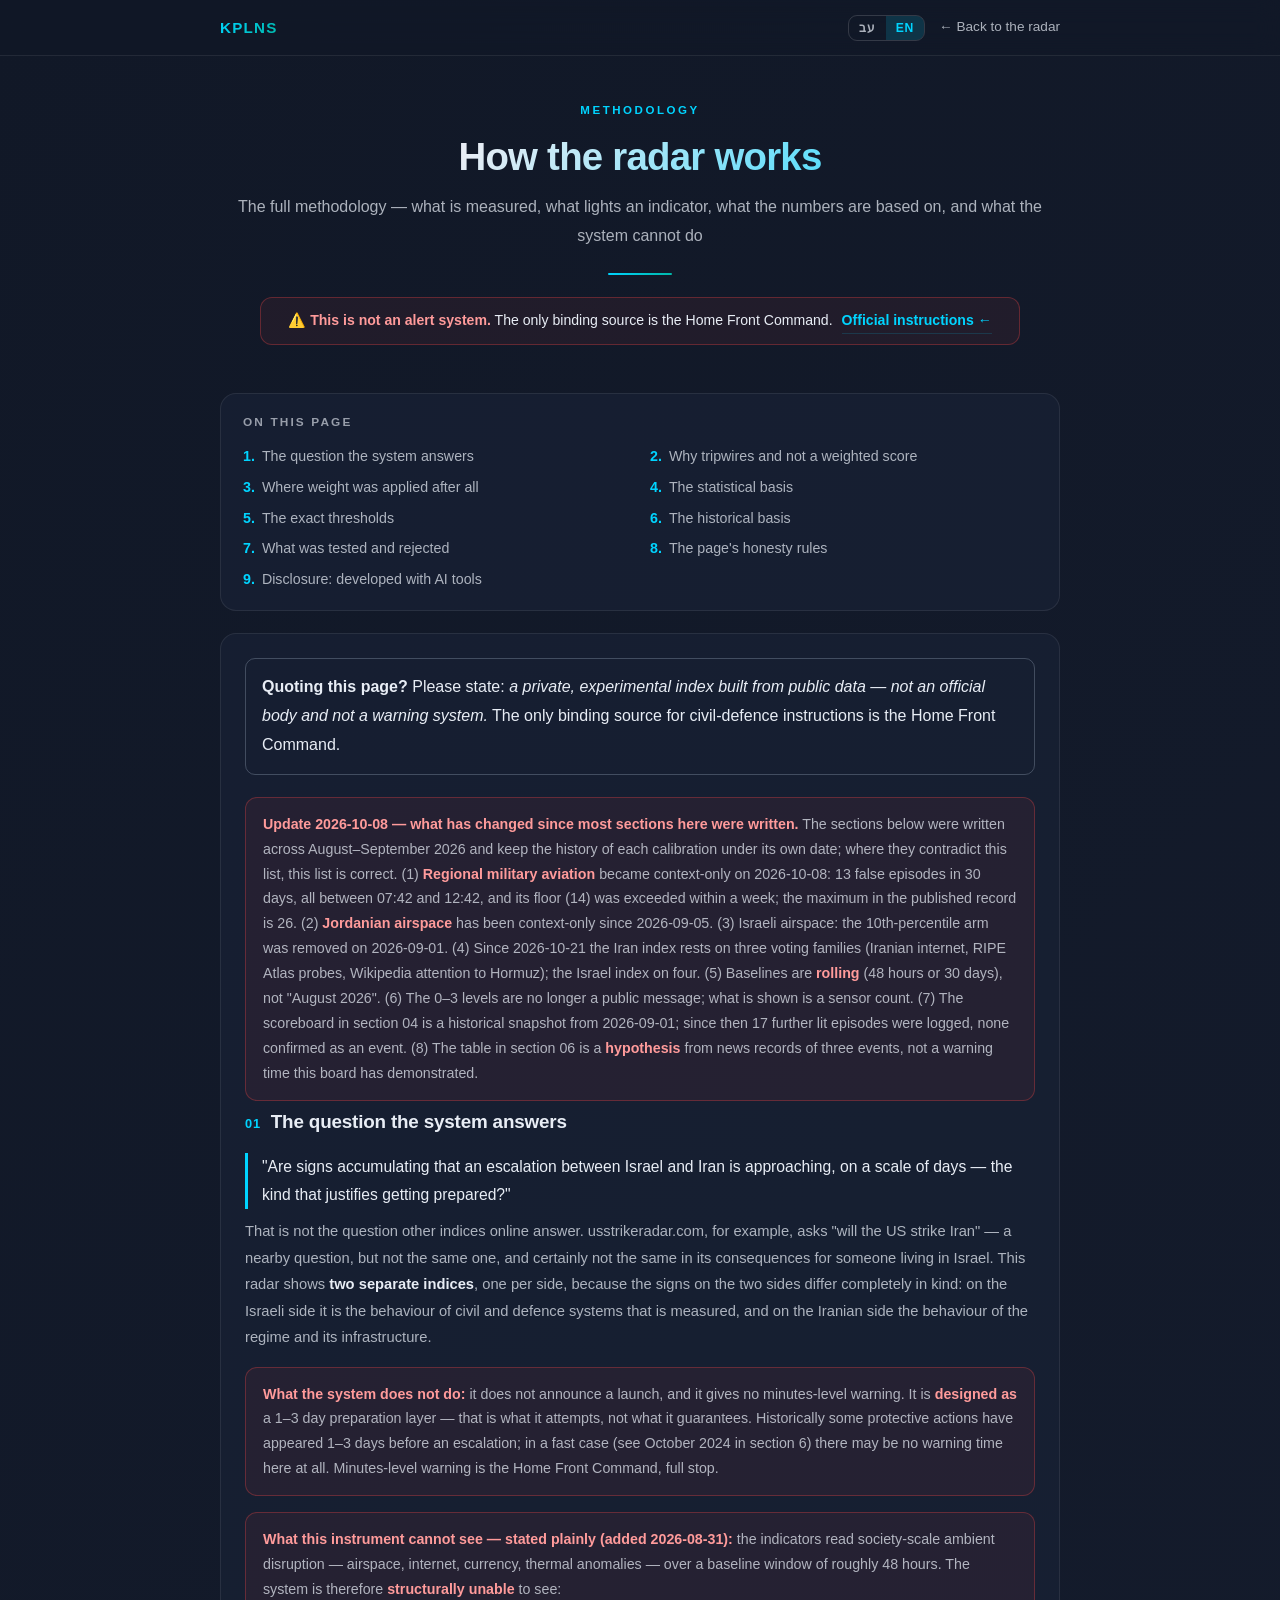
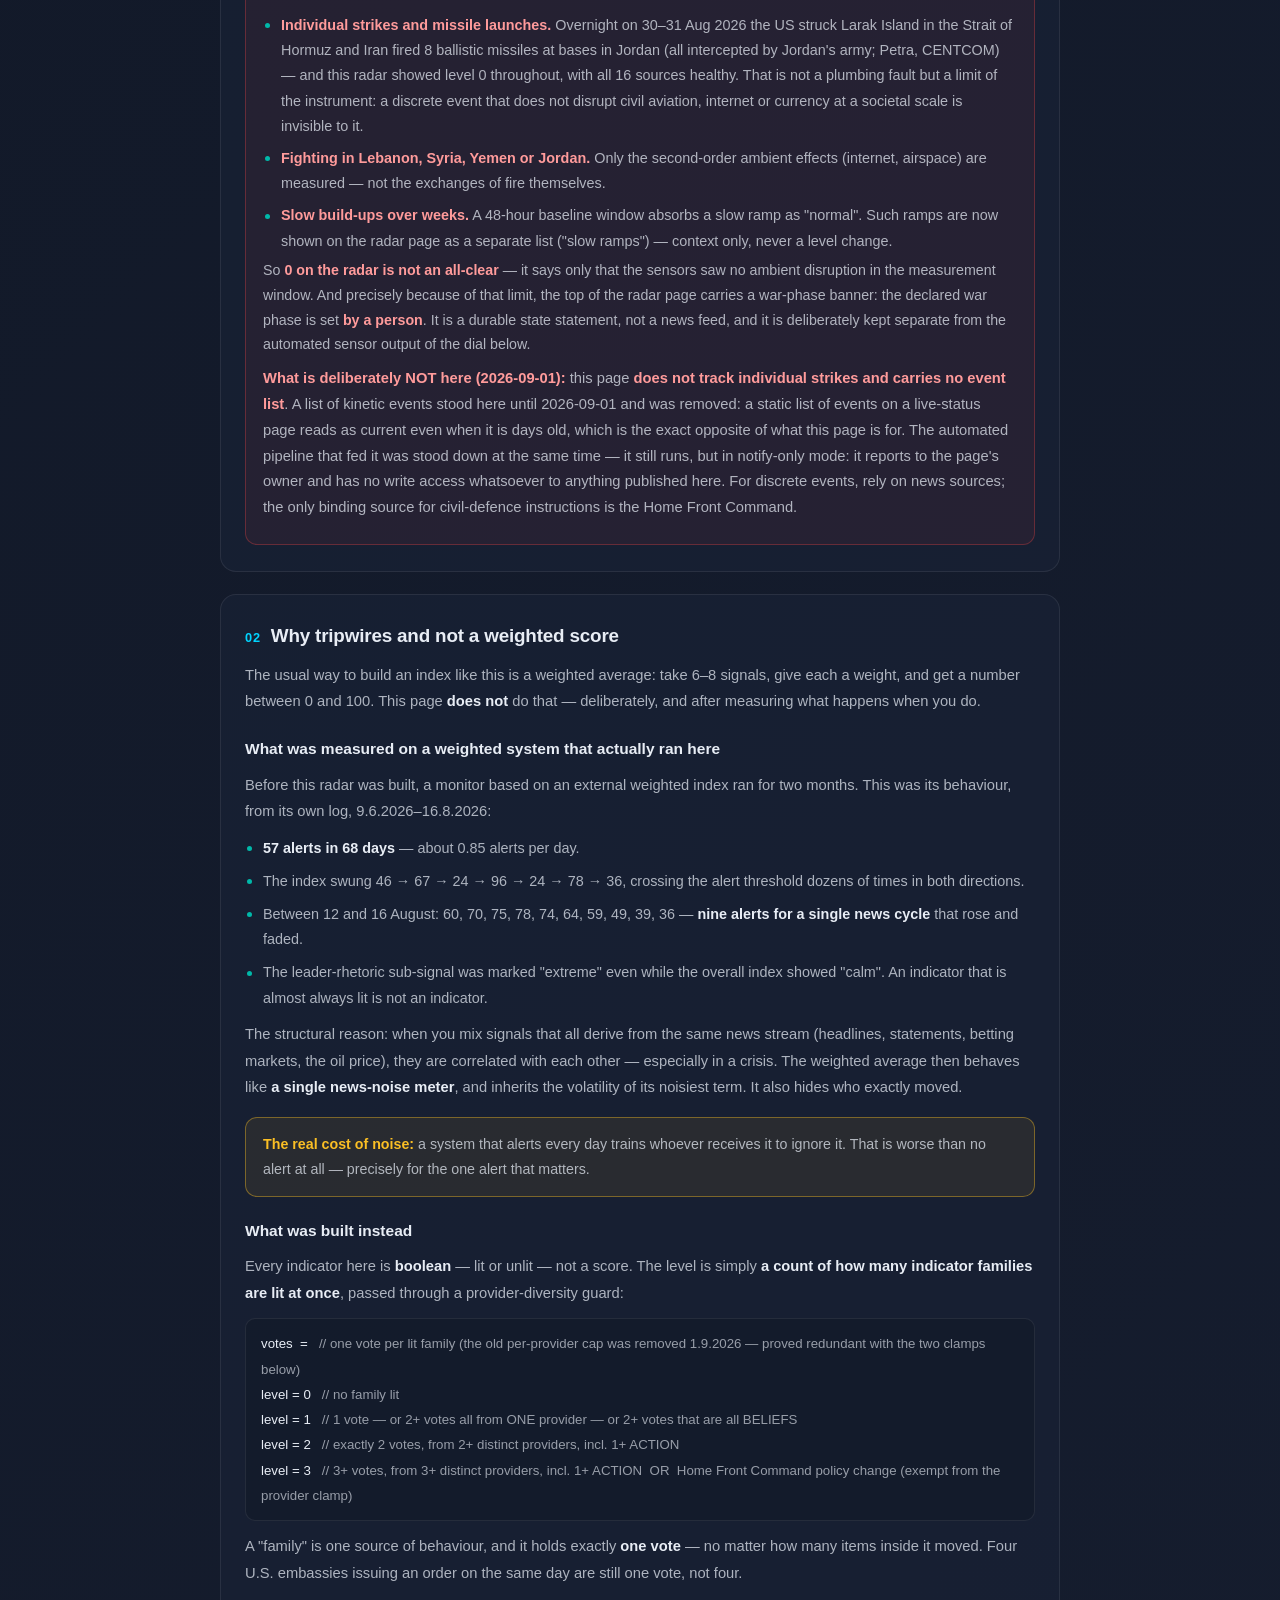
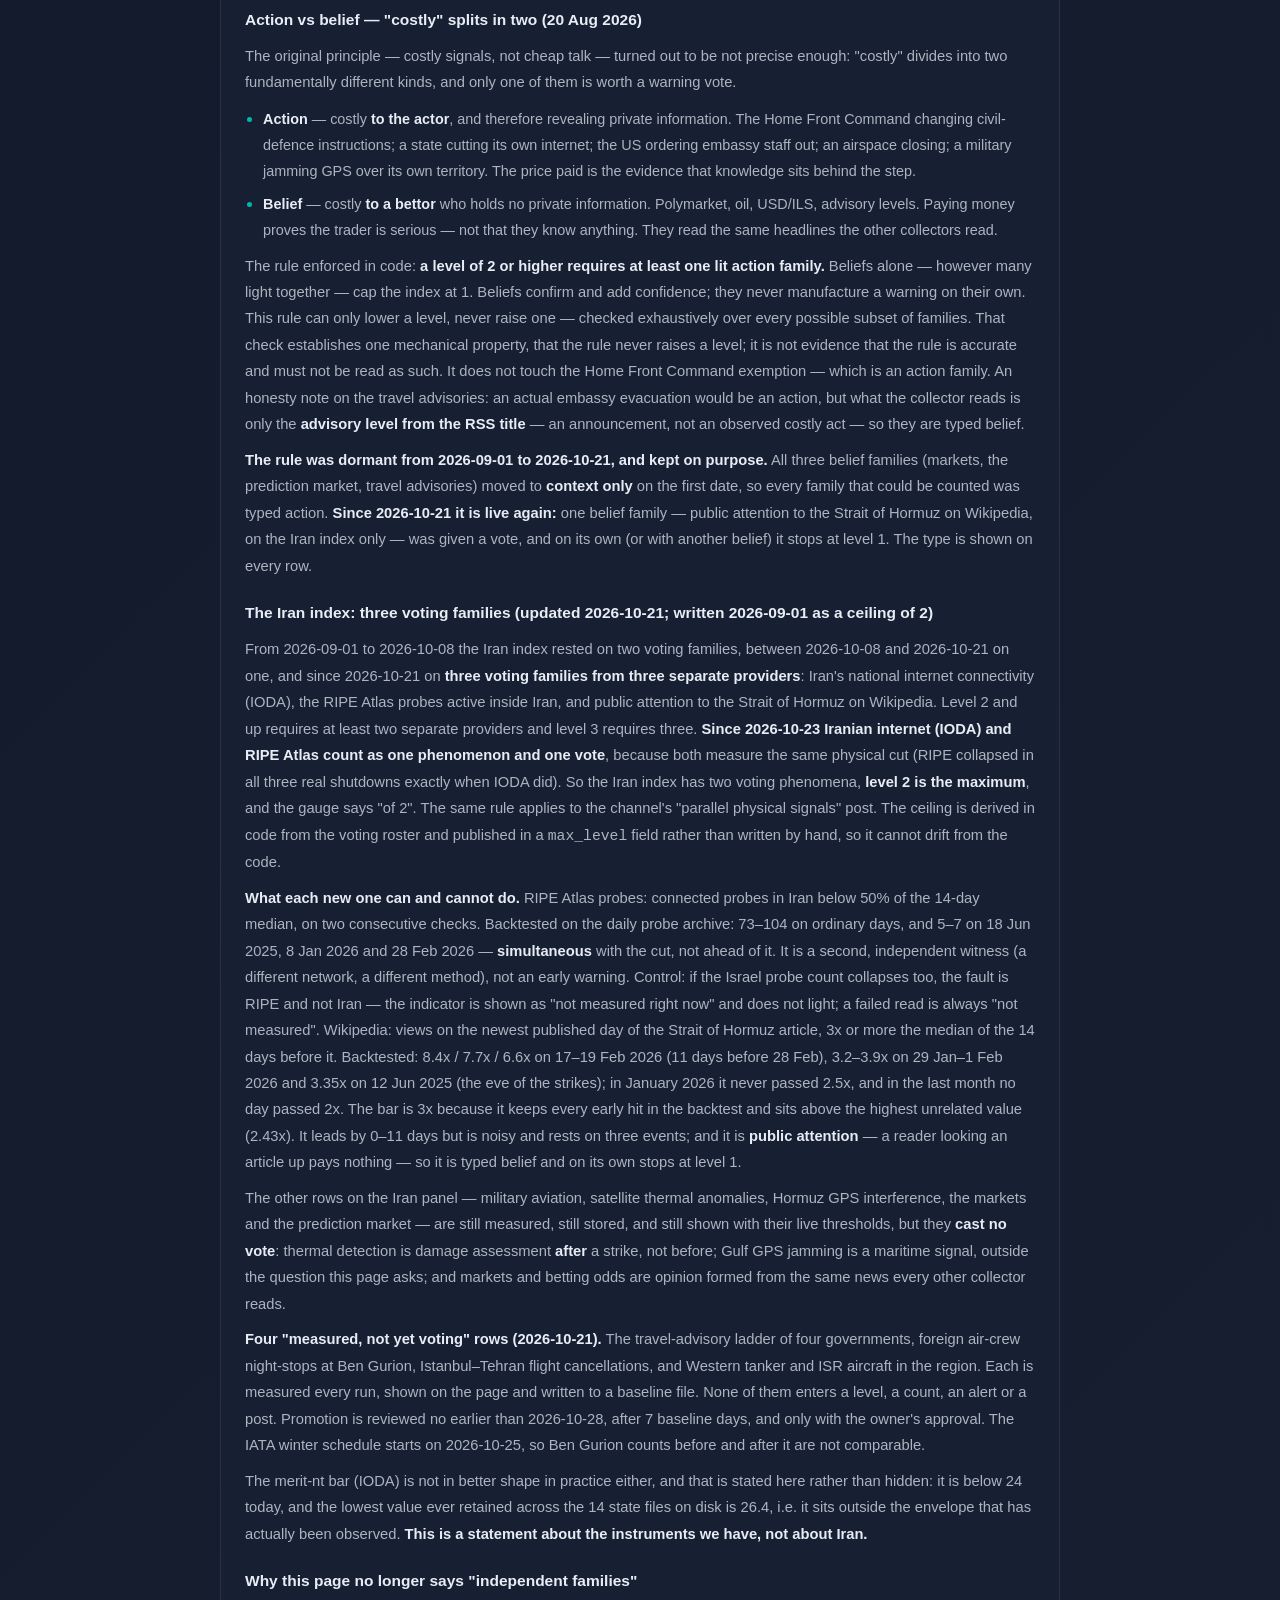
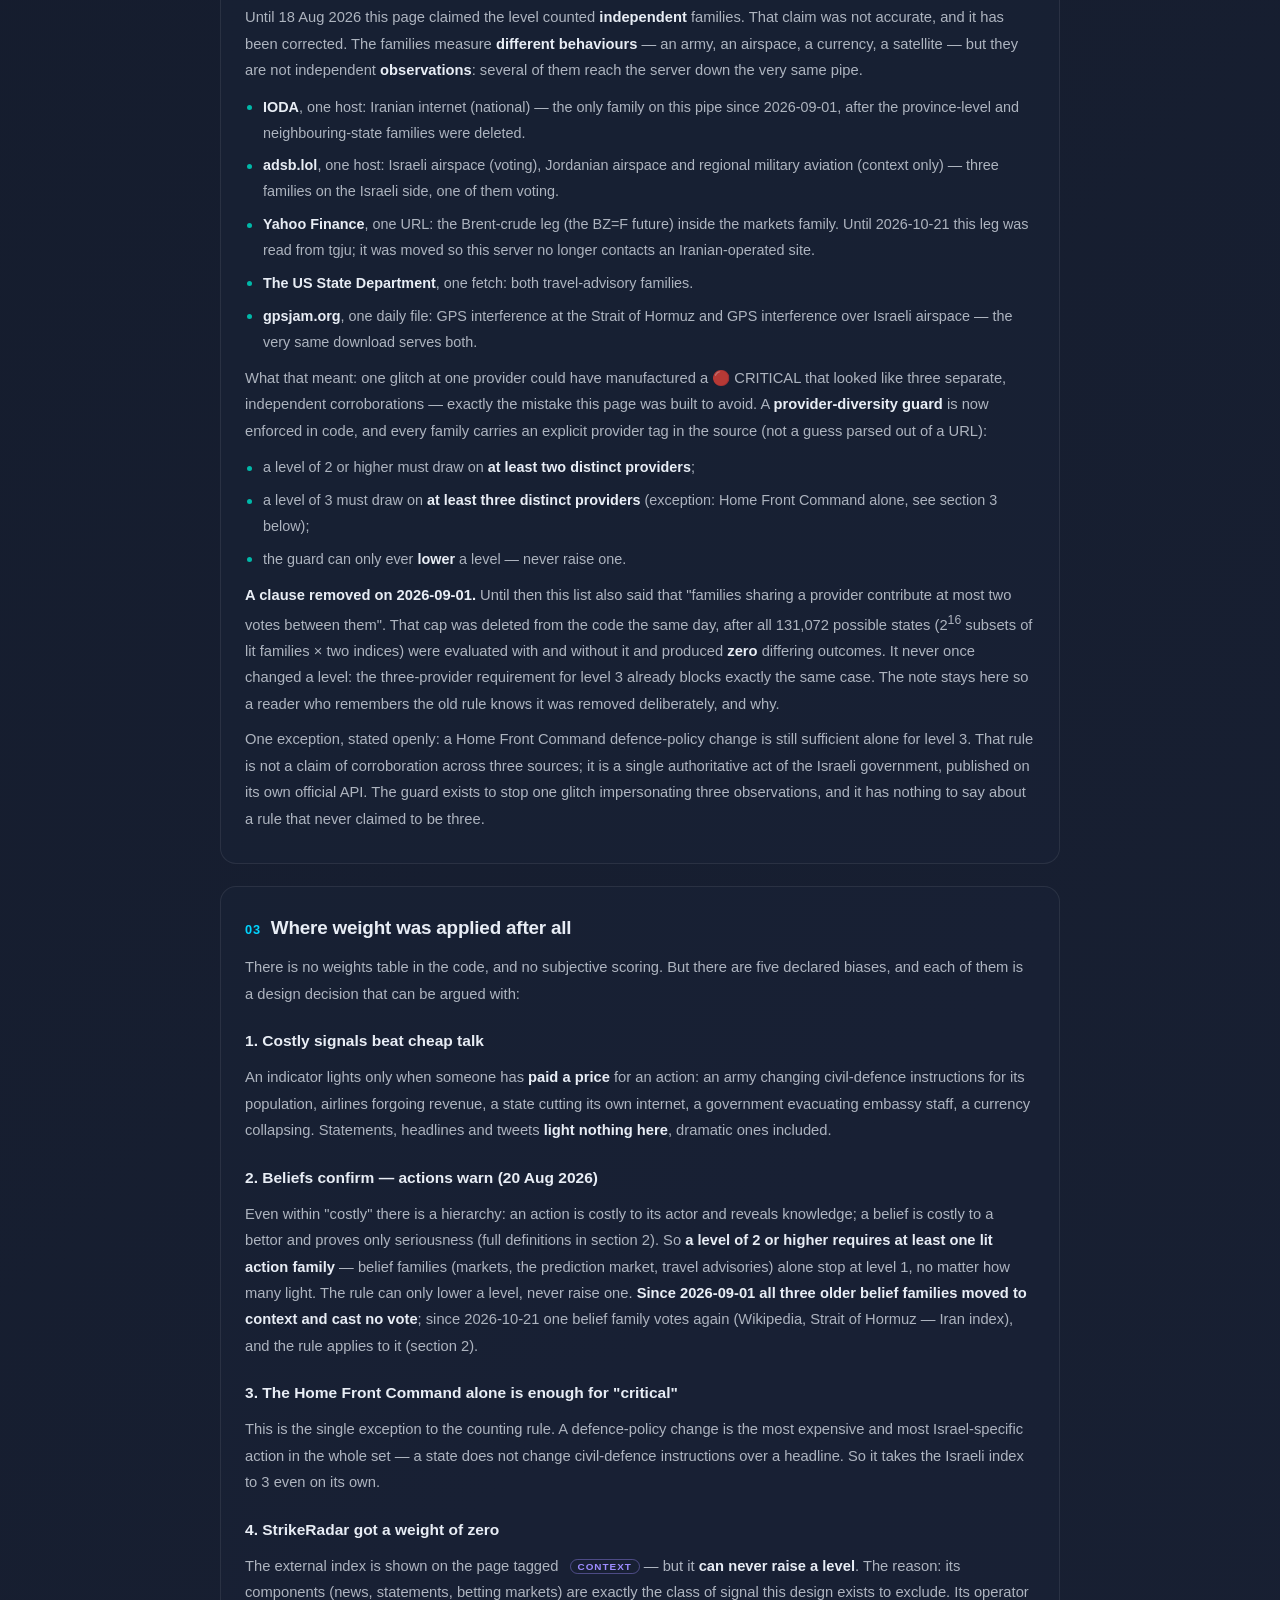
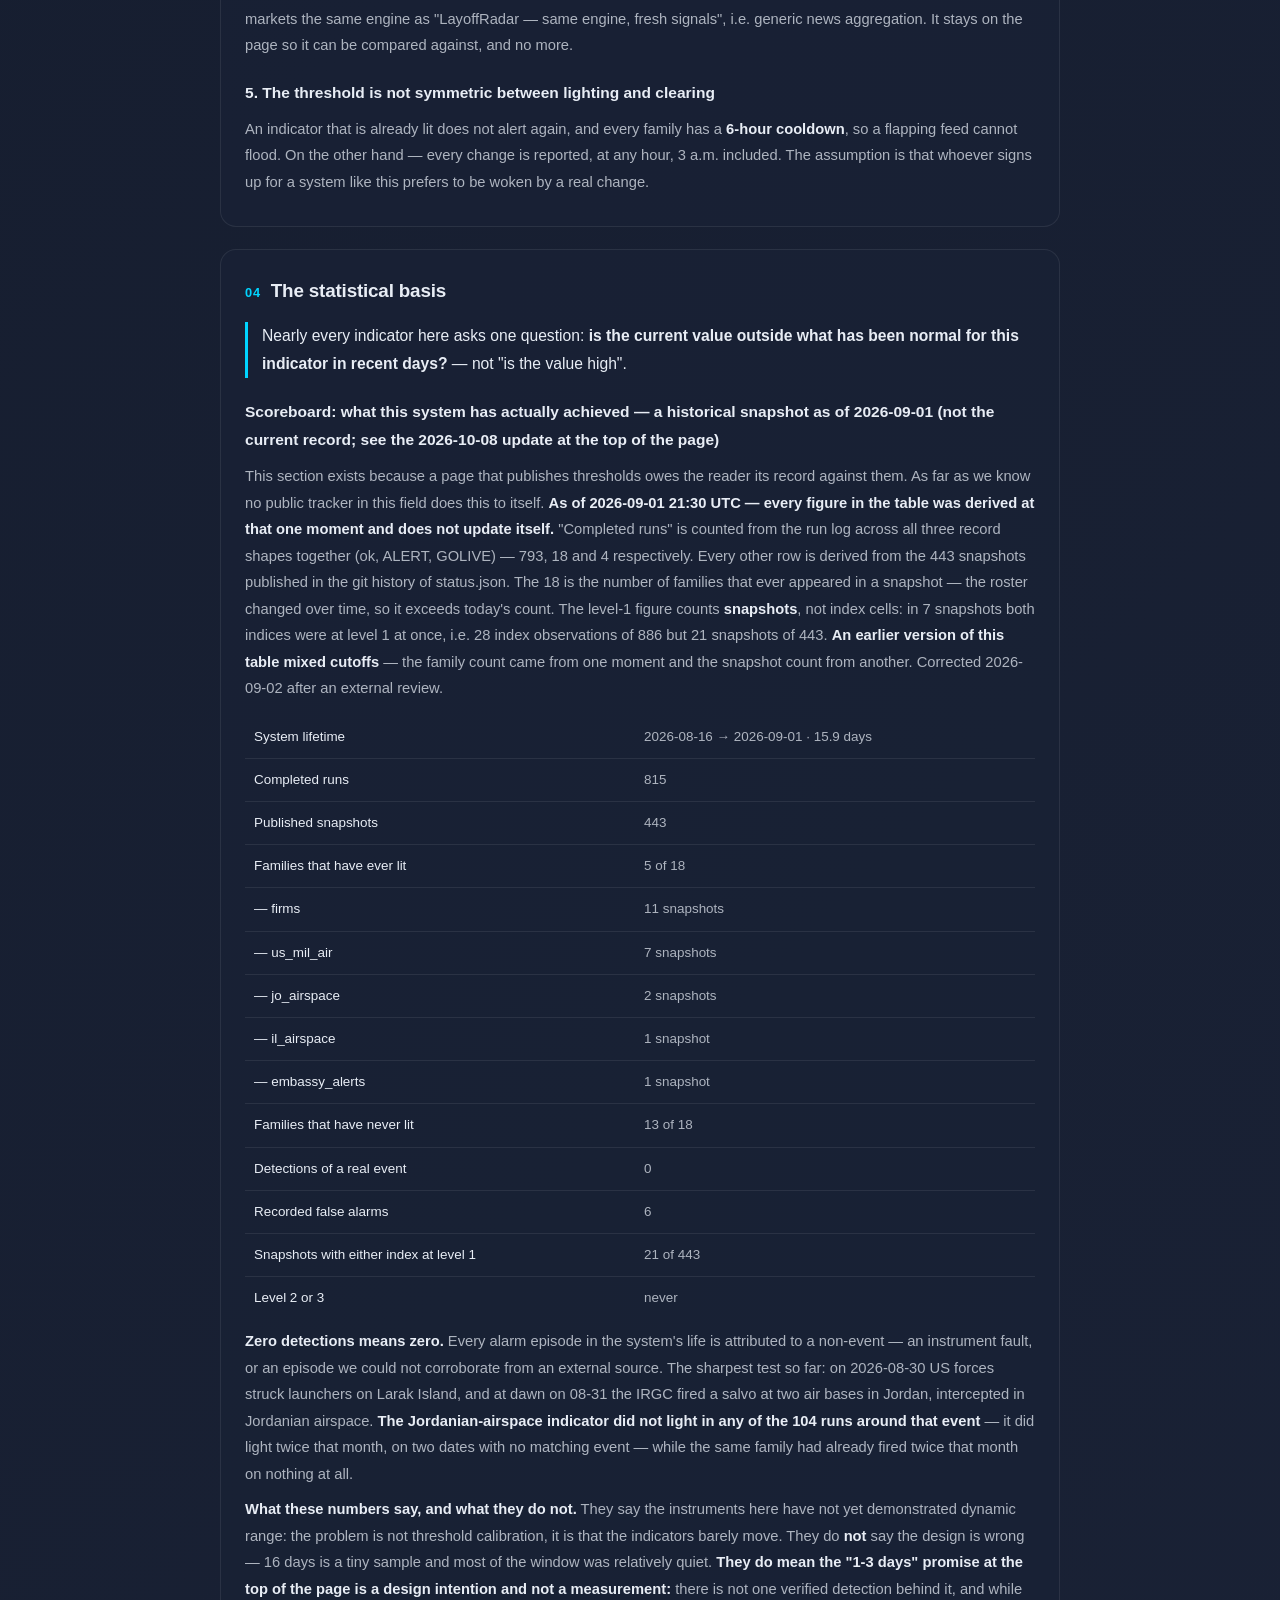
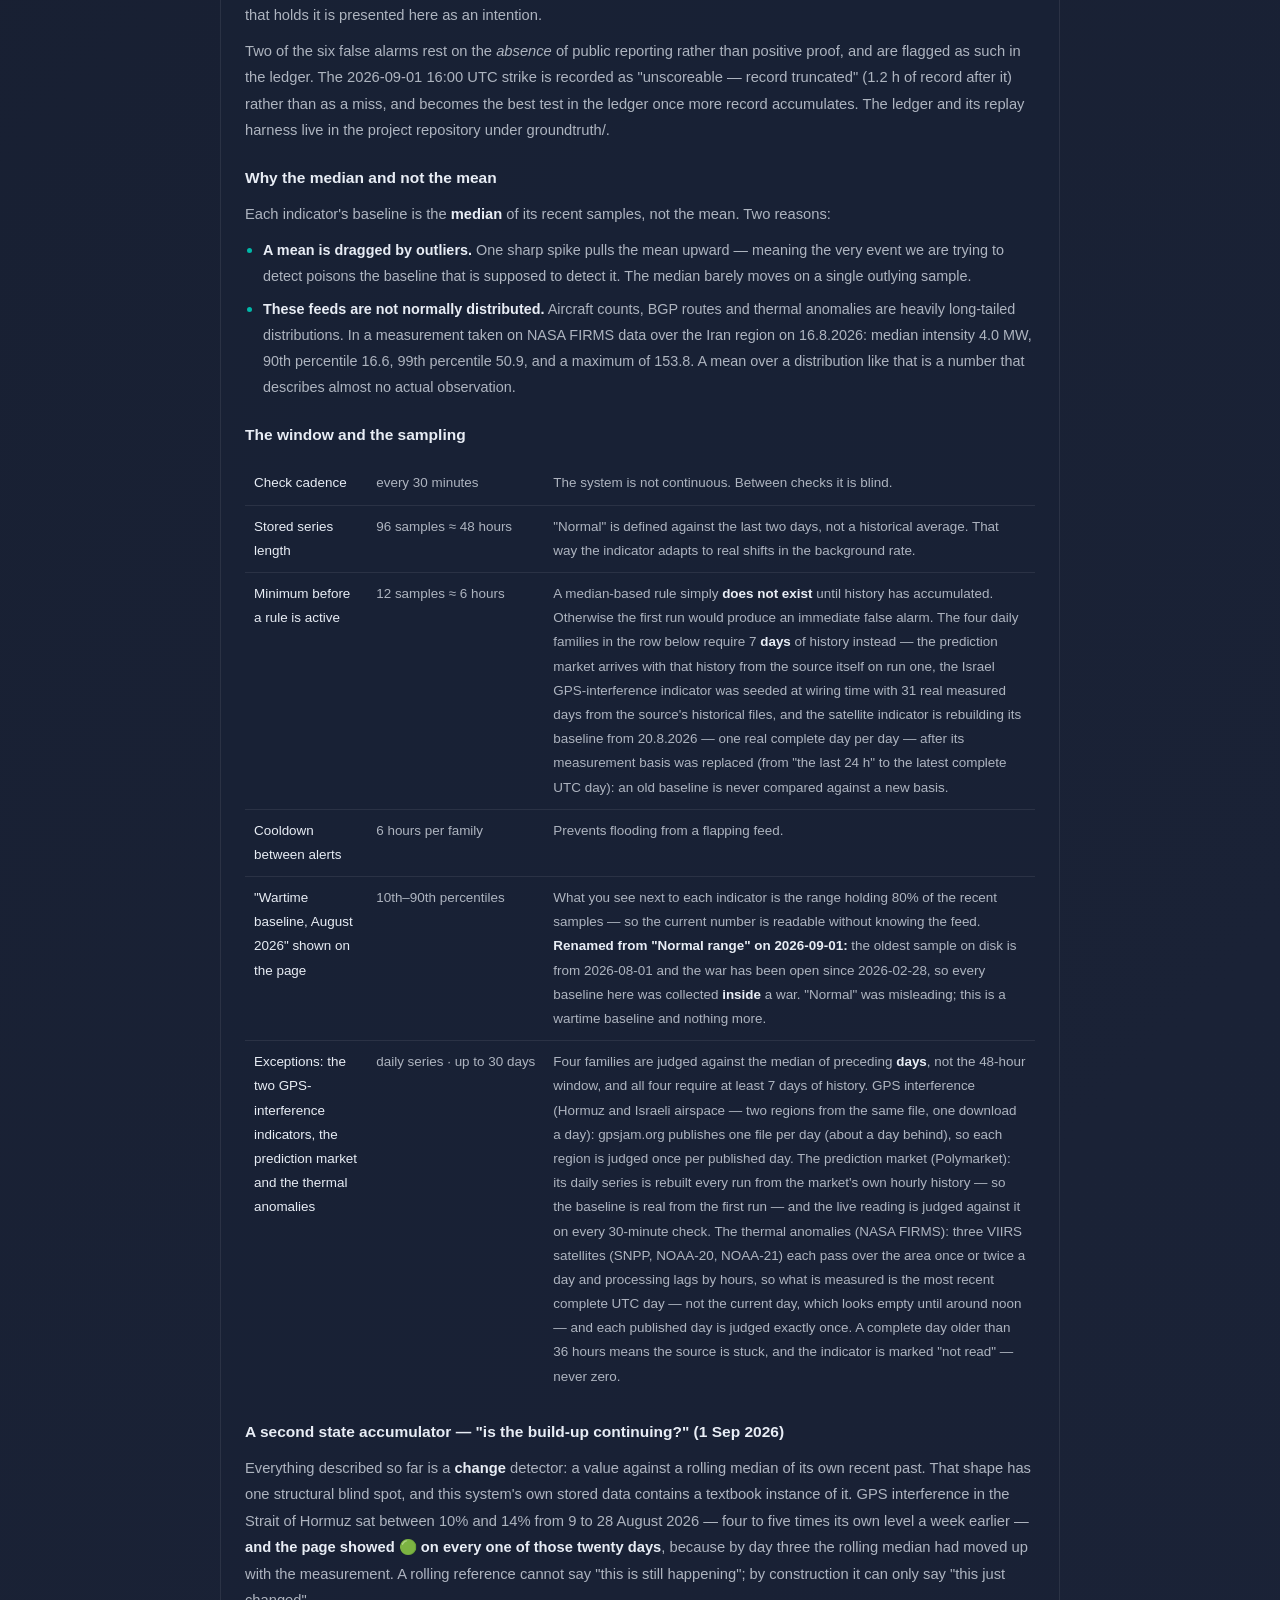
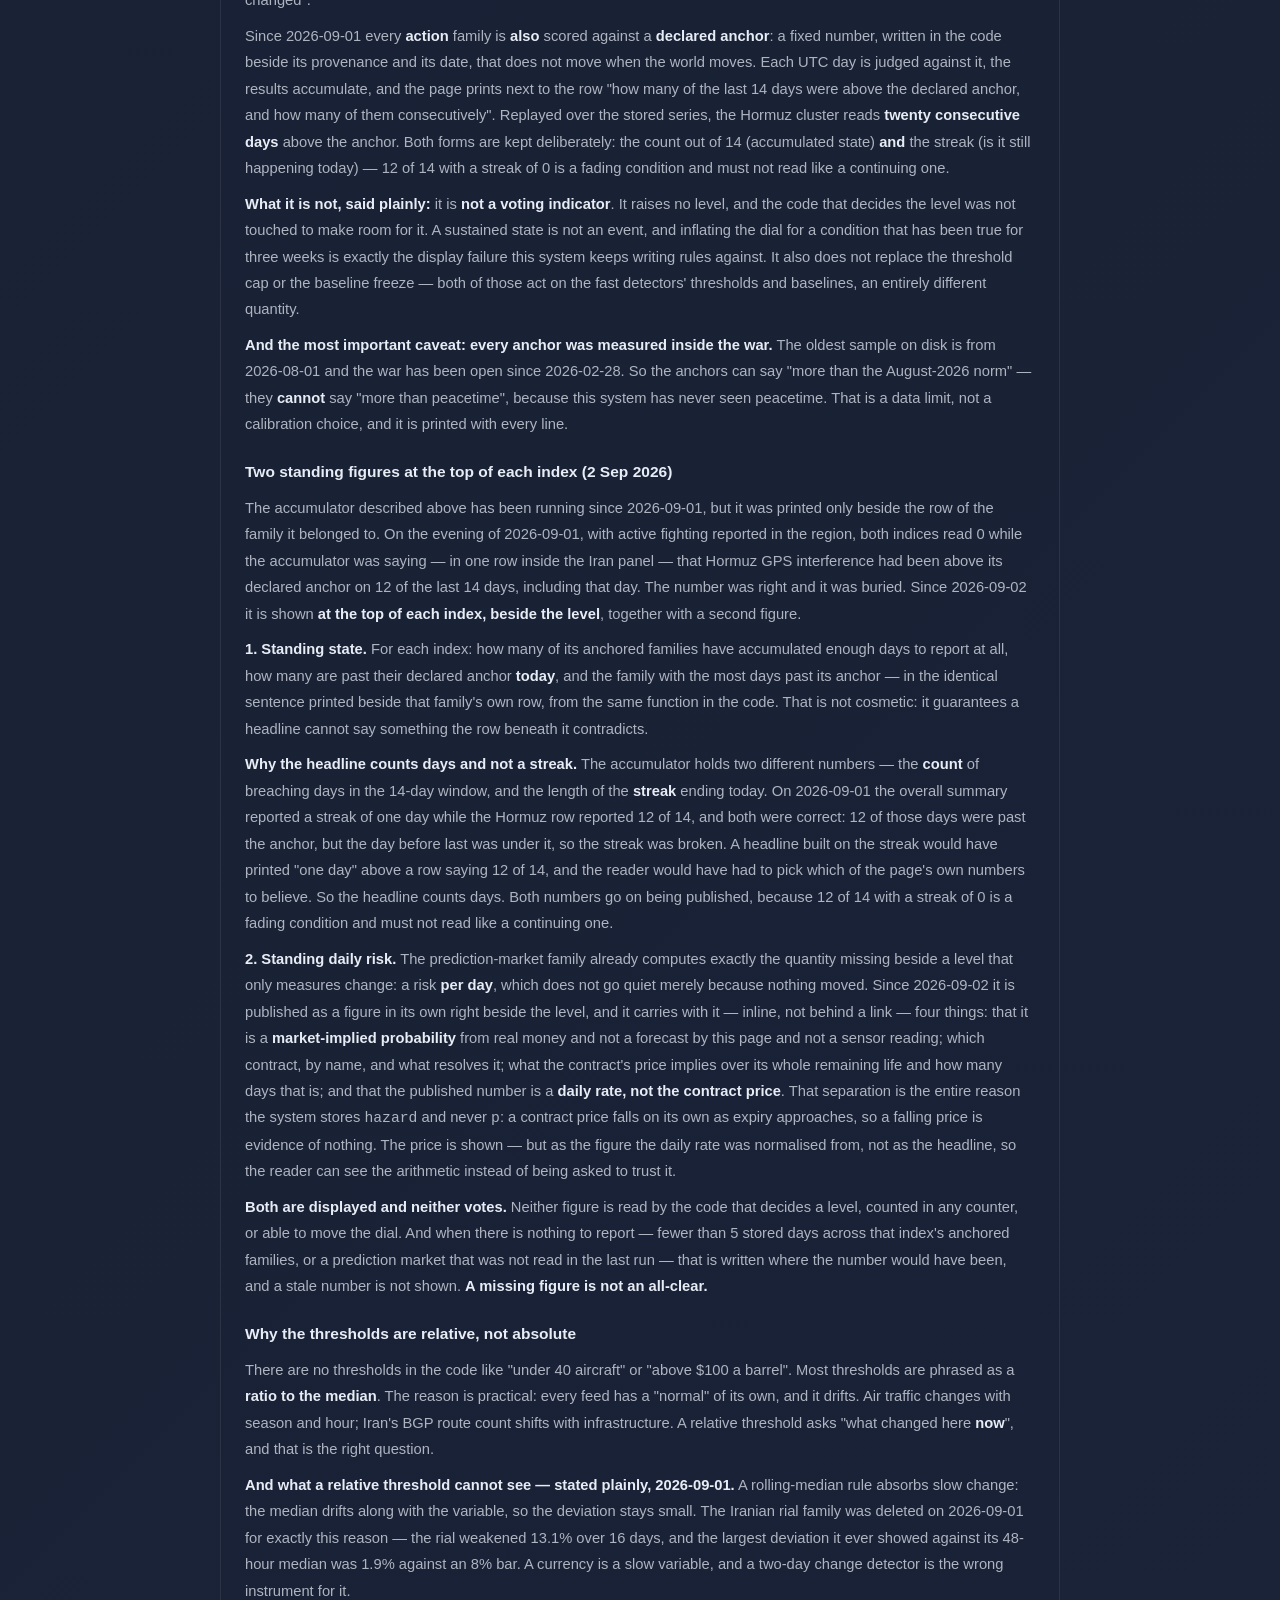
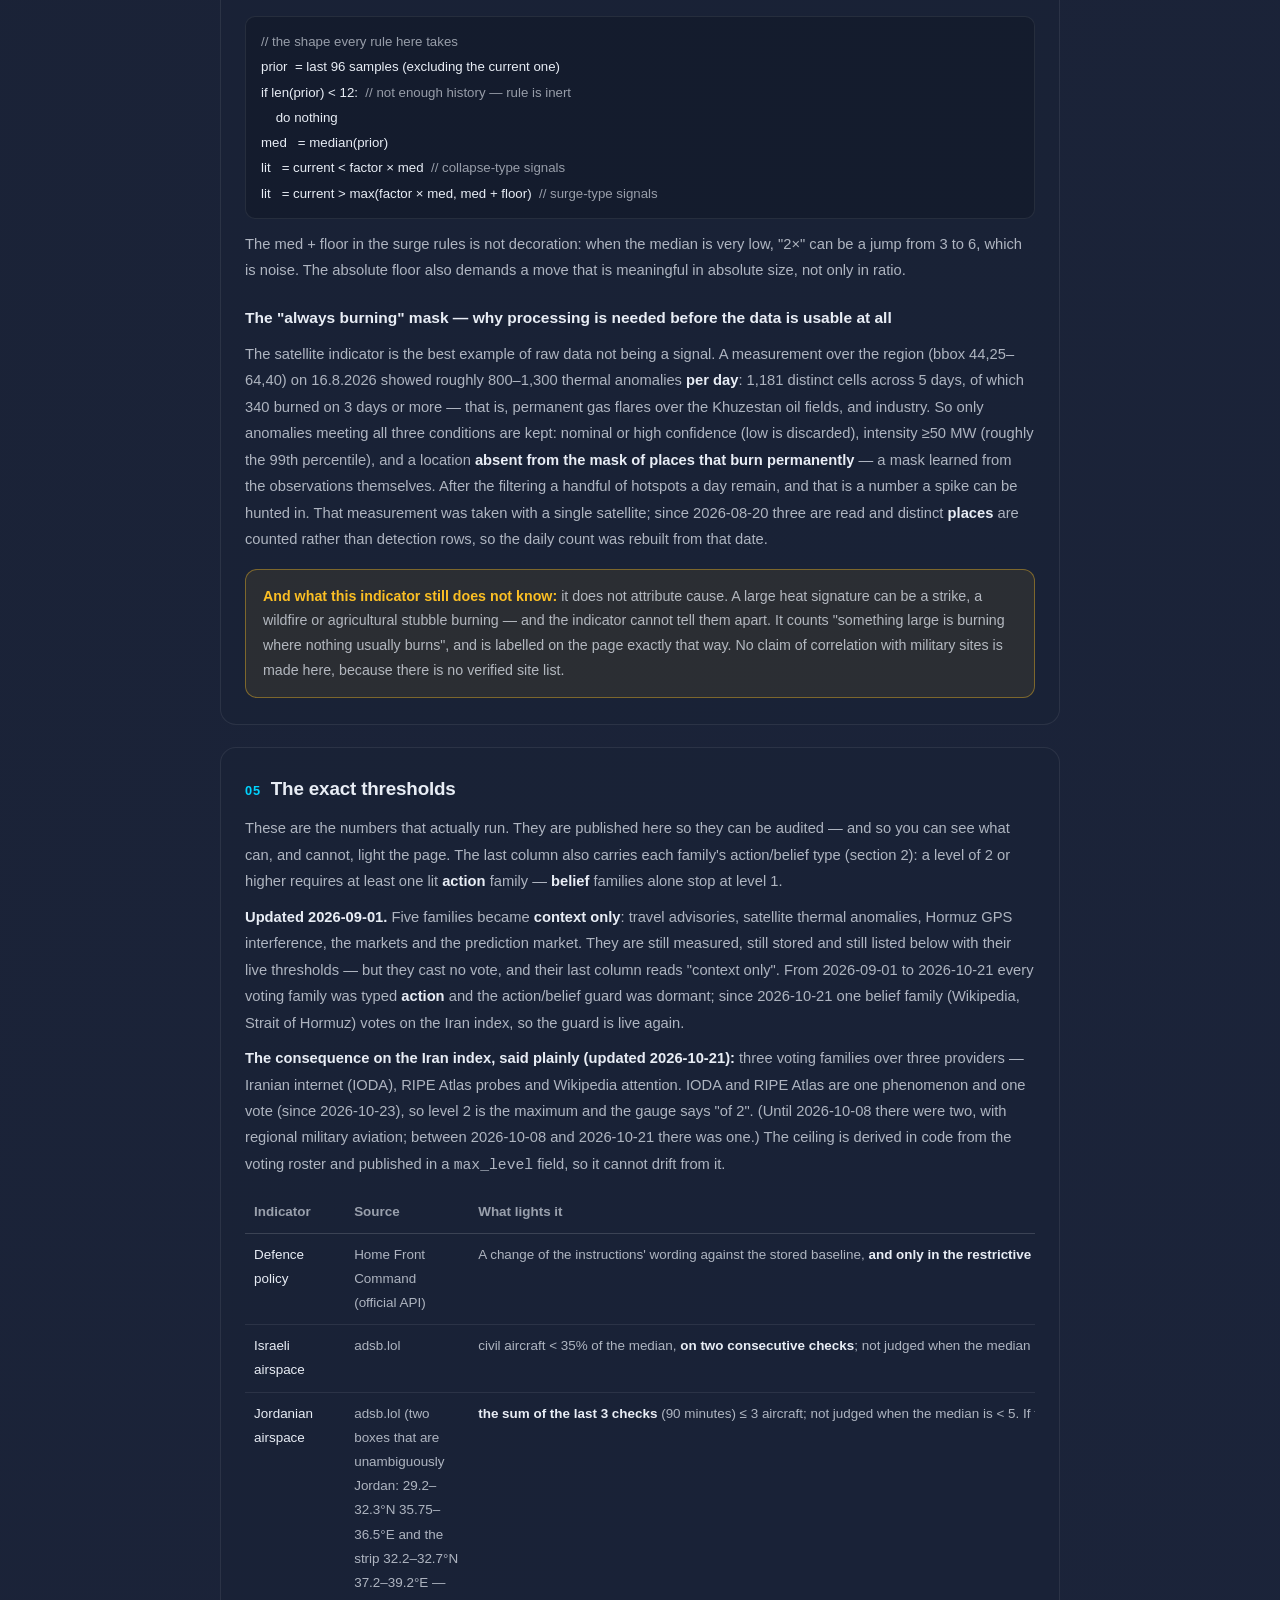
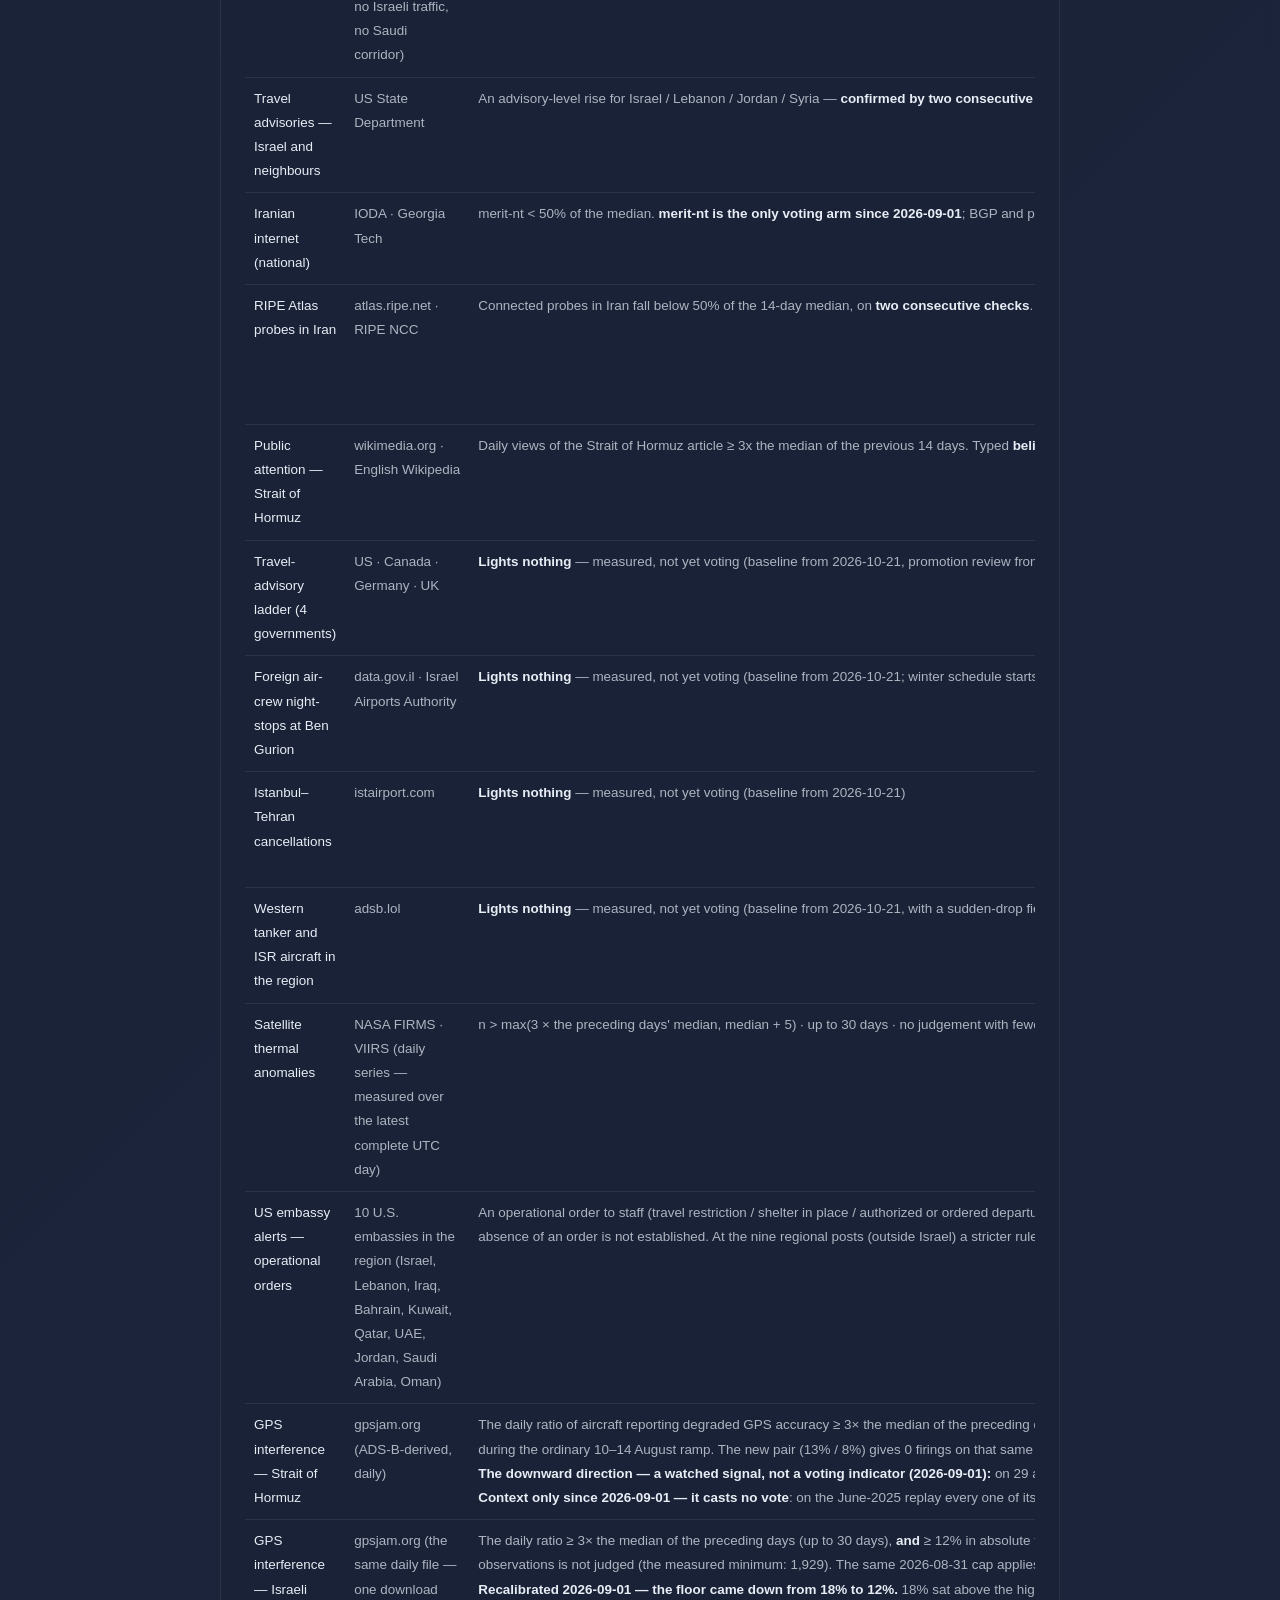
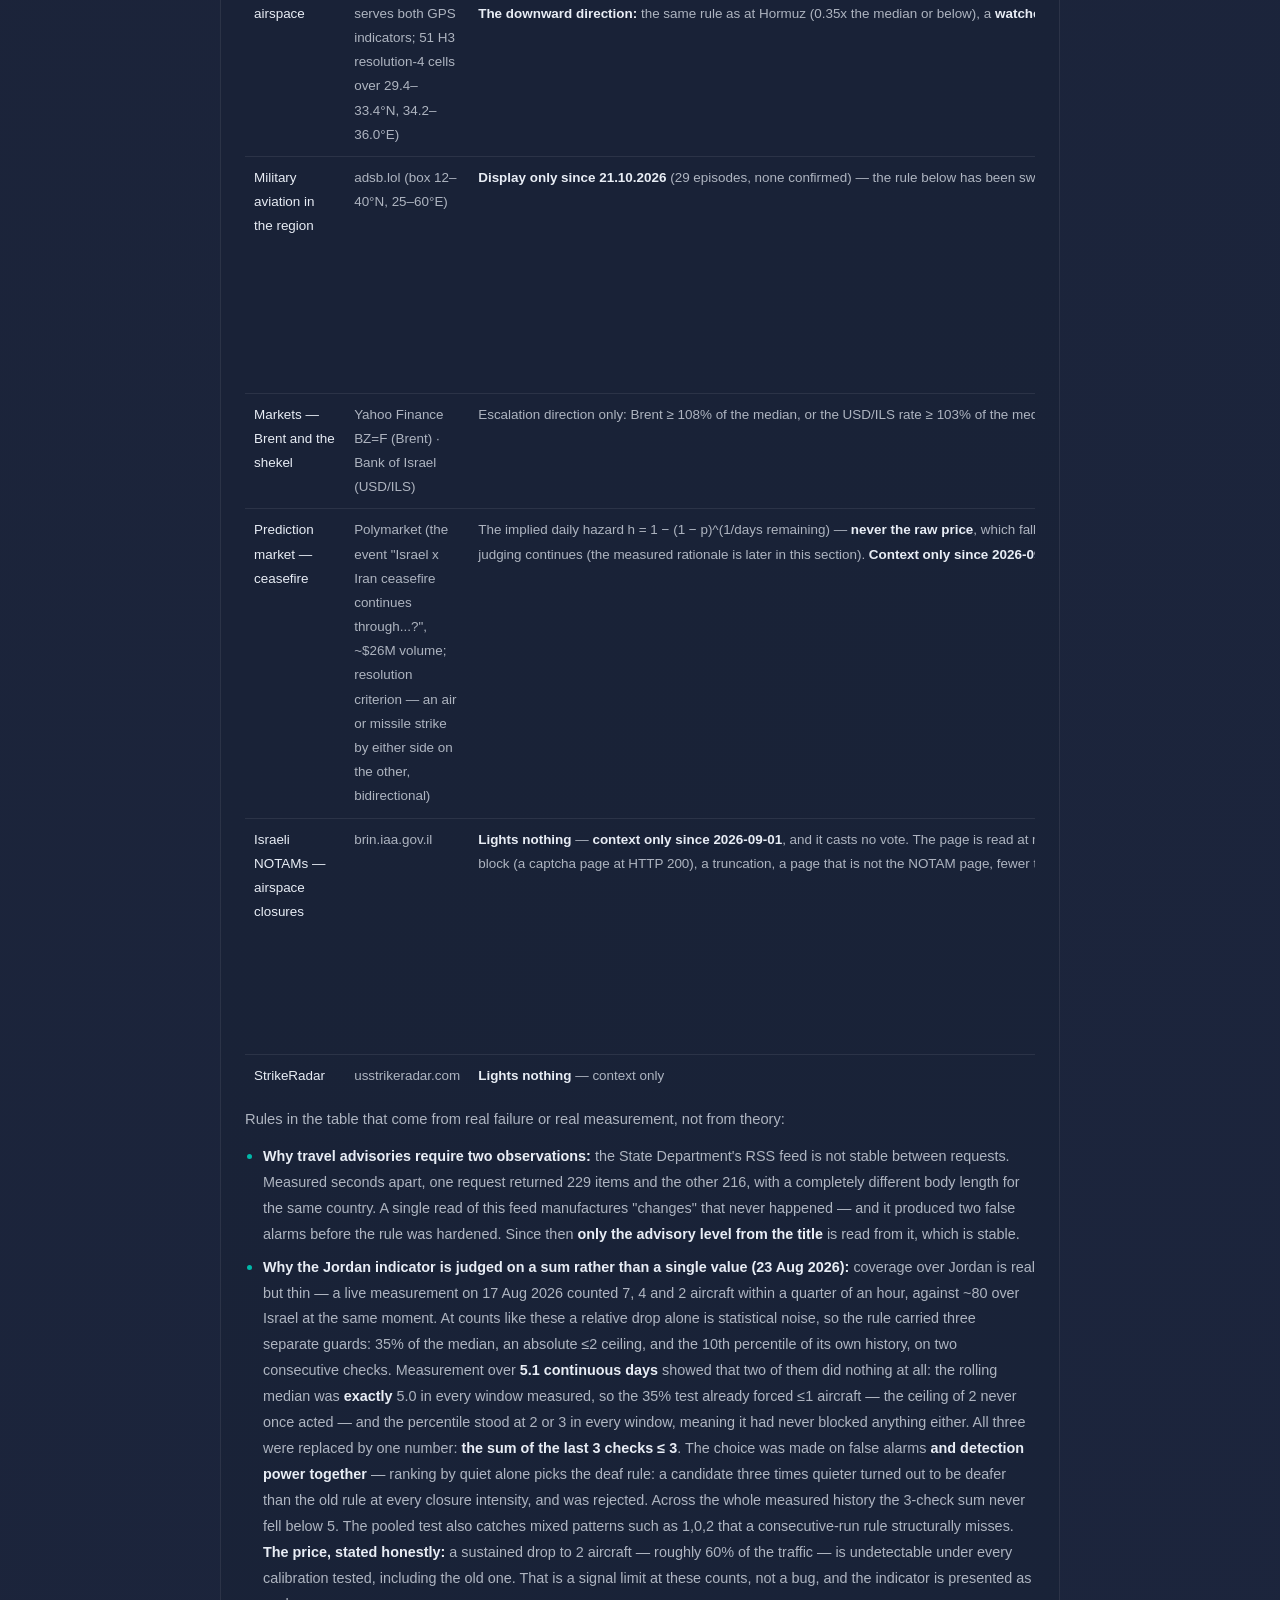
==== commit c7f7eaf9: "radar: 2026-10-23 audit fixes — channel box, Iran ceiling 2 (IODA+RIPE one phenomenon), computed rec" ====
--- a/radar/methodology.html
+++ b/radar/methodology.html
@@ -239,7 +239,7 @@
 </style>
 <script type="application/ld+json">
 {"@context":"https://schema.org","@graph":[
-  {"@type":"WebPage","@id":"https://kplns.com/radar/methodology.html#webpage","url":"https://kplns.com/radar/methodology.html","dateModified":"2026-10-22","name":"מתודולוגיה — ראדאר הסלמה ישראל ואיראן","description":"איך נקבעת הרמה, מה מדליק כל מדד, על מה מבוססים הספים, ומה המערכת לא יכולה לעשות.","inLanguage":["he-IL","en"],"breadcrumb":{"@id":"https://kplns.com/radar/methodology.html#breadcrumb"}},
+  {"@type":"WebPage","@id":"https://kplns.com/radar/methodology.html#webpage","url":"https://kplns.com/radar/methodology.html","dateModified":"2026-10-23","name":"מתודולוגיה — ראדאר הסלמה ישראל ואיראן","description":"איך נקבעת הרמה, מה מדליק כל מדד, על מה מבוססים הספים, ומה המערכת לא יכולה לעשות.","inLanguage":["he-IL","en"],"breadcrumb":{"@id":"https://kplns.com/radar/methodology.html#breadcrumb"}},
   {"@type":"BreadcrumbList","@id":"https://kplns.com/radar/methodology.html#breadcrumb","itemListElement":[
     {"@type":"ListItem","position":1,"name":"ראדאר הסלמה","item":"https://kplns.com/radar/"},
     {"@type":"ListItem","position":2,"name":"מתודולוגיה","item":"https://kplns.com/radar/methodology.html"}
@@ -551,7 +551,7 @@
 
 
     <h3 id="iran-ceiling-method">המדד האיראני: שלוש משפחות מצביעות (מעודכן 21.10.2026; נכתב 1.9.2026 כתקרה של 2)</h3>
-    <p>מ-1.9.2026 עד 8.10.2026 המדד האיראני נשען על שתי משפחות מצביעות, בין 8.10.2026 ל-21.10.2026 על אחת, ומ-21.10.2026 על <b>שלוש משפחות מצביעות משלושה ספקים נפרדים</b>: קישוריות האינטרנט הארצית של איראן (IODA), בדיקות RIPE Atlas הפעילות בתוך איראן, והעניין הציבורי בוויקיפדיה במצר הורמוז. רמה 2 ומעלה מחייבת שני ספקים נפרדים לפחות ורמה 3 שלושה, ולכן רמה 3 אפשרית כאן רק אם שלושתן דולקות יחד, והדף כותב "מתוך 3". התקרה נגזרת בקוד מרשימת המשפחות המצביעות ומתפרסמת בשדה
+    <p>מ-1.9.2026 עד 8.10.2026 המדד האיראני נשען על שתי משפחות מצביעות, בין 8.10.2026 ל-21.10.2026 על אחת, ומ-21.10.2026 על <b>שלוש משפחות מצביעות משלושה ספקים נפרדים</b>: קישוריות האינטרנט הארצית של איראן (IODA), בדיקות RIPE Atlas הפעילות בתוך איראן, והעניין הציבורי בוויקיפדיה במצר הורמוז. רמה 2 ומעלה מחייבת שני ספקים נפרדים לפחות ורמה 3 שלושה. <b>מ-23.10.2026 אינטרנט באיראן (IODA) ובדיקות RIPE Atlas נספרים כתופעה אחת וקול אחד</b>, כי שניהם מודדים את אותו ניתוק פיזי (RIPE קרס בשלושת הניתוקים האמיתיים בדיוק יחד עם IODA). לכן במדד האיראני שתי תופעות מצביעות, <b>רמה 2 היא המקסימום</b>, והמחוון כותב "מתוך 2". אותו כלל חל על פוסט "סימנים פיזיים במקביל" בערוץ. התקרה נגזרת בקוד מרשימת המשפחות המצביעות ומתפרסמת בשדה
     <code>max_level</code>, ולא נכתבת ידנית — כך היא אינה יכולה לסטות מהקוד.</p>
     <p><b>מה כל אחת מהחדשות יכולה ולא יכולה.</b> בדיקות RIPE Atlas: מספר הבדיקות המחוברות באיראן מתחת ל-50% מחציון 14 הימים, בשתי בדיקות רצופות. בשחזור על ארכיון הבדיקות היומי: 73–104 בימים רגילים, וב-18.6.2025, 8.1.2026 ו-28.2.2026 צניחה ל-5–7 — <b>במקביל</b> לניתוק, לא לפניו. זה עד שני עצמאי (רשת מדידה אחרת, שיטה אחרת), לא אות מקדים. בקרה: אם גם מספר הבדיקות בישראל קורס, התקלה ב-RIPE ולא באיראן — המדד מוצג כ"לא נמדד כרגע" ואינו נדלק; כשל קריאה הוא תמיד "לא נמדד". ויקיפדיה: הצפיות ביום האחרון שפורסם בערך Strait of Hormuz, פי 3 ומעלה מחציון 14 הימים שלפניו. בשחזור: פי 8.4 / 7.7 / 6.6 ב-17–19.2.2026 (11 ימים לפני 28.2), פי 3.2–3.9 ב-29.1–1.2.2026 ופי 3.35 ב-12.6.2025 (ערב התקיפות); בינואר 2026 לא עבר פי 2.5, ובחודש האחרון אף יום לא עבר פי 2. הסף נקבע על פי 3 כי הוא שומר על כל פגיעה מוקדמת בשחזור ויושב מעל הערך הגבוה ביותר שלא היה קשור לאירוע (פי 2.43). זה אות מקדים ב-0–11 ימים אבל רועש, ומבוסס על שלושה אירועים בלבד; והוא <b>עניין ציבורי</b> — קורא שמחפש ערך לא משלם דבר — ולכן מסווג דעה ולבדו נעצר ברמה 1.</p>
     <p>שאר השורות בפאנל האיראני — תעופה צבאית, חריגות תרמיות מלוויין, שיבוש GPS בהורמוז,
@@ -688,7 +688,7 @@
 
 
     <h3 id="iran-ceiling-method-en">The Iran index: three voting families (updated 2026-10-21; written 2026-09-01 as a ceiling of 2)</h3>
-    <p>From 2026-09-01 to 2026-10-08 the Iran index rested on two voting families, between 2026-10-08 and 2026-10-21 on one, and since 2026-10-21 on <b>three voting families from three separate providers</b>: Iran&#39;s national internet connectivity (IODA), the RIPE Atlas probes active inside Iran, and public attention to the Strait of Hormuz on Wikipedia. Level 2 and up requires at least two separate providers and level 3 requires three, so level 3 is reachable here only if all three light together, and the page says &quot;of 3&quot;. The
+    <p>From 2026-09-01 to 2026-10-08 the Iran index rested on two voting families, between 2026-10-08 and 2026-10-21 on one, and since 2026-10-21 on <b>three voting families from three separate providers</b>: Iran&#39;s national internet connectivity (IODA), the RIPE Atlas probes active inside Iran, and public attention to the Strait of Hormuz on Wikipedia. Level 2 and up requires at least two separate providers and level 3 requires three. <b>Since 2026-10-23 Iranian internet (IODA) and RIPE Atlas count as one phenomenon and one vote</b>, because both measure the same physical cut (RIPE collapsed in all three real shutdowns exactly when IODA did). So the Iran index has two voting phenomena, <b>level 2 is the maximum</b>, and the gauge says &quot;of 2&quot;. The same rule applies to the channel&#39;s "parallel physical signals" post. The
     ceiling is derived in code from the voting roster and published in a
     <code>max_level</code> field rather than written by hand, so it cannot
     drift from the code.</p>
@@ -1333,7 +1333,7 @@
     ומופיעות בטבלה עם הסף החי שלהן — אבל אינן מצביעות, והעמודה האחרונה שלהן
     כותבת "הקשר בלבד". מ-1.9.2026 עד 21.10.2026 כל המשפחות המצביעות סווגו <b>פעולה</b> ומסנן הפעולה/דעה היה רדום; מ-21.10.2026 משפחת דעה אחת (ויקיפדיה, מצר הורמוז) מצביעה במדד האיראני, והמסנן חי שוב.</p>
 
-    <p><b>התוצאה במדד האיראני, נאמרת במפורש (מעודכן 21.10.2026):</b> שלוש משפחות מצביעות משלושה ספקים — אינטרנט באיראן (IODA), בדיקות RIPE Atlas ועניין ציבורי בוויקיפדיה. הדף כותב "מתוך 3", ורמה 3 אפשרית רק אם שלושתן דולקות יחד. (עד 8.10.2026 היו שתיים, עם תעופה צבאית באזור; בין 8.10.2026 ל-21.10.2026 אחת.) התקרה נגזרת
+    <p><b>התוצאה במדד האיראני, נאמרת במפורש (מעודכן 21.10.2026):</b> שלוש משפחות מצביעות משלושה ספקים — אינטרנט באיראן (IODA), בדיקות RIPE Atlas ועניין ציבורי בוויקיפדיה. IODA ו-RIPE Atlas הם תופעה אחת וקול אחד (מ-23.10.2026), ולכן רמה 2 היא המקסימום והמחוון כותב "מתוך 2". (עד 8.10.2026 היו שתיים, עם תעופה צבאית באזור; בין 8.10.2026 ל-21.10.2026 אחת.) התקרה נגזרת
     בקוד מרשימת המשפחות המצביעות ומתפרסמת בשדה <code>max_level</code>, כדי
     שלא תוכל לסטות ממנה.</p>
 
@@ -1371,25 +1371,24 @@
             אחרי שנמצא החירש מבין השתיים בשחזור על 96 הדגימות
             השמורות)</td><td>🇮🇷 איראן · פעולה</td></tr>
         <tr><td>בדיקות RIPE Atlas באיראן</td><td>atlas.ripe.net · RIPE NCC</td>
-            <td>מספר הבדיקות המחוברות באיראן יורד מתחת ל-50% מחציון 14 הימים, <b>בשתי בדיקות רצופות</b>. בקרה: אם גם ישראל קורסת — התקלה ב-RIPE, והמדד אינו נמדד ולא נדלק. עד 3 ימי נתונים החציון הוא 85 (שחזור)</td></tr>
+            <td>מספר הבדיקות המחוברות באיראן יורד מתחת ל-50% מחציון 14 הימים, <b>בשתי בדיקות רצופות</b>. בקרה: אם גם ישראל קורסת — התקלה ב-RIPE, והמדד אינו נמדד ולא נדלק. עד 3 ימי נתונים החציון הוא 85 (שחזור)</td><td>🇮🇷 איראן · פעולה (תופעה אחת עם אינטרנט באיראן)</td></tr>
         <tr><td>עניין ציבורי — מצר הורמוז</td><td>wikimedia.org · ויקיפדיה האנגלית</td>
-            <td>הצפיות היומיות בערך Strait of Hormuz ≥ פי 3 מחציון 14 הימים הקודמים. סווג <b>דעה</b> (עניין, לא פעולה): לבדו נעצר ברמה 1</td></tr>
+            <td>הצפיות היומיות בערך Strait of Hormuz ≥ פי 3 מחציון 14 הימים הקודמים. סווג <b>דעה</b> (עניין, לא פעולה): לבדו נעצר ברמה 1</td><td>🇮🇷 איראן · דעה</td></tr>
         <tr><td>סולם אזהרות מסע (4 ממשלות)</td><td>ארה&quot;ב · קנדה · גרמניה · בריטניה</td>
-            <td><b>לא מדליק כלום</b> — נמדד, עוד לא מצביע (בסיס מ-21.10.2026, בדיקת קידום מ-28.10.2026)</td></tr>
+            <td><b>לא מדליק כלום</b> — נמדד, עוד לא מצביע (בסיס מ-21.10.2026, בדיקת קידום מ-28.10.2026)</td><td>— נמדד, עוד לא מצביע</td></tr>
         <tr><td>לינות צוותי אוויר זרים בנתב&quot;ג</td><td>data.gov.il · רשות שדות התעופה</td>
-            <td><b>לא מדליק כלום</b> — נמדד, עוד לא מצביע (בסיס מ-21.10.2026; לוח החורף מתחיל ב-25.10.2026)</td></tr>
+            <td><b>לא מדליק כלום</b> — נמדד, עוד לא מצביע (בסיס מ-21.10.2026; לוח החורף מתחיל ב-25.10.2026)</td><td>— נמדד, עוד לא מצביע</td></tr>
         <tr><td>אסטנבול–טהרן: ביטולים</td><td>istairport.com</td>
-            <td><b>לא מדליק כלום</b> — נמדד, עוד לא מצביע (בסיס מ-21.10.2026)</td></tr>
+            <td><b>לא מדליק כלום</b> — נמדד, עוד לא מצביע (בסיס מ-21.10.2026)</td><td>— נמדד, עוד לא מצביע</td></tr>
         <tr><td>מטוסי תדלוק ומודיעין באזור</td><td>adsb.lol</td>
-            <td><b>לא מדליק כלום</b> — נמדד, עוד לא מצביע (בסיס מ-21.10.2026, כולל שדה ״ירידה פתאומית״)</td></tr>
+            <td><b>לא מדליק כלום</b> — נמדד, עוד לא מצביע (בסיס מ-21.10.2026, כולל שדה ״ירידה פתאומית״)</td><td>— נמדד, עוד לא מצביע</td></tr>
         <tr><td>חריגות תרמיות מלוויין</td><td>NASA FIRMS · VIIRS (סדרה יומית —
             נמדדת היממה השלמה UTC האחרונה)</td>
             <td class="num-cell">n &gt; max(3 × חציון הימים הקודמים, חציון + 5)
             · עד 30 יום · אין שיפוט עם פחות מ-7 ימי היסטוריה · יממה שלמה
             ישנה מ-36 שעות = מקור תקוע, לא אפס. <b>הקשר בלבד מ-1.9.2026 —
             אינה מצביעה</b>: זיהוי תרמי הוא הערכת נזק אחרי אירוע ולא לפניו,
-            והסף (&gt;8 מוקדים) גבוה מהמקסימום שנמדד אי פעם (5, מתוך 13 ימים
-            שמורים)</td><td>— הקשר בלבד</td></tr>
+            וב-1.9.2026 הסף (&gt;8 מוקדים) היה גבוה מהמקסימום שנמדד עד אז (5, מתוך 13 ימים שמורים); הסף החי מודפס בשורה בדף הראשי</td><td>— הקשר בלבד</td></tr>
         <tr><td>התרעות שגרירות ארה"ב — הוראות מבצעיות</td><td>10 שגרירויות
             ארה"ב באזור (ישראל, לבנון, עיראק, בחריין, כווית, קטאר, איחוד
             האמירויות, ירדן, סעודיה, עומאן)</td>
@@ -1431,15 +1430,13 @@
             <b>אינה מצביעה ואינה משנה רמה</b>: n=1, וירידה יכולה לנבוע גם
             מדילול כיסוי המטוסים — היחס נגזר מתעופה — ולא מכיבוי משבש. אין
             מקור שני שיפריד ביניהם, ולכן זה מסומן כאמון
-            נמוך. <b>הקשר בלבד מ-1.9.2026 — אינה מצביעה</b>: זהו אות
-            מפרצי-ימי, מנגנון מקדים באמת אבל מחוץ לשאלה שהדף שואל. העוגן
+            נמוך. <b>הקשר בלבד מ-1.9.2026 — אינה מצביעה</b>: בשחזור יוני 2025 כל הקפיצות שלו הופיעו ביום האירוע ולא לפניו (0.3%→3.7%→7.8% ב-12–14.6.2025) — מכשיר דיווח, לא אות מקדים; התגובה שלו לאירועים מסוגו מחליפה סימן (עלה אחרי תקיפת המכלית ב-8.8.2026, ירד לשפל בליל התקיפה באי לארק); והסף כויל מחדש ב-1.9.2026 ועדיין אין לו רקורד. העוגן
             והראצ׳ט שלה ממשיכים להתפרסם בפאנל האיראני — הם המנגנון היחיד כאן
             שעקב אחרי שינוי משטר אמיתי</td><td>— הקשר בלבד</td></tr>
         <tr><td>שיבוש GPS — מרחב ישראל</td><td>gpsjam.org (אותו קובץ יומי —
             הורדה אחת משרתת את שני מדדי ה-GPS; 51 תאי H3 ברזולוציה 4 מעל
             29.4–33.4°N, 34.2–36.0°E)</td>
-            <td>היחס היומי ≥ פי 3 מחציון הימים הקודמים (עד 30 יום), <b>וגם</b>
-            ≥ 18% בערך מוחלט. הרצפה נגזרה ממדידת 31 יום אמיתיים
+            <td>היחס היומי ≥ פי 3 מחציון הימים הקודמים (עד 30 יום), <b>וגם</b> ≥ 12% בערך מוחלט (מ-1.9.2026; עד אז 18%, ראו להלן). הרצפה המקורית נגזרה ממדידת 31 יום אמיתיים
             (20.7–19.8.2026) עם ערכת התאים הזו: מינימום 1.83%, חציון 5.73%,
             מקסימום 17.25% — שיבוש לסירוגין הוא הרקע הקבוע מעל ישראל, ולכן
             הרצפה יושבת מעל כל המעטפת הזו (רצפת 5% של הורמוז, מושתלת כמות
@@ -1453,12 +1450,10 @@
             שהכלל לוקח את ה<b>גבוה</b> מבין שתי הזרועות, הרצפה גברה על הזרוע
             המסתגלת בכל ריצה — המשפחה לא יכלה להידלק אפילו על חזרה על היום
             הגרוע שלה עצמה. 12% יושב מעט מתחת לאחוזון 95 שנמדד (12.2%) ומעל
-            אחוזון 90 (11.5%), והסף בפועל היום הוא 13.98%, מתחת למקסימום
-            ההיסטורי. שחזור על 23 הימים שנשפטו במאגר: 0 הדלקות, בכל רצפה
+            אחוזון 90 (11.5%), והסף בפועל ב-1.9.2026 היה 13.98%, מתחת למקסימום ההיסטורי. שחזור על 23 הימים שנשפטו במאגר: 0 הדלקות, בכל רצפה
             מ-18% ועד 10% — השינוי אינו קונה אף התרעת שווא.
             <br><b>הכיוון היורד:</b> אותו כלל של הורמוז (0.35 מהחציון ומטה),
-            <b>סימן במעקב בלבד</b>. מעל ישראל הוא <b>רדום</b> כרגע: החציון כאן
-            4.7%, מתחת לרצפת ההפעלה של 5%. ובשחזור הוא סימן שני ימים שקטים
+            <b>סימן במעקב בלבד</b>. הוא פעיל רק כשהחציון ≥ 5% (ב-1.9.2026 החציון כאן היה 4.7%, ולכן היה <b>רדום</b>; המצב החי מוצג בשורה בדף הראשי). ובשחזור הוא סימן שני ימים שקטים
             (11.8 ו-18.8) שלא נקשר אליהם דבר — זו הסיבה שהוא אינו
             מצביע</td><td>🇮🇱 ישראל · פעולה</td></tr>
         <tr><td>תעופה צבאית באזור</td><td>adsb.lol (משבצת 12–40°N, 25–60°E)</td>
@@ -1472,8 +1467,7 @@
             <td>כיוון הסלמה בלבד: ברנט ≥ 108% מהחציון, או שער הדולר-שקל
             ≥ 103% מהחציון (היחלשות שקל). <b>הקשר בלבד מ-1.9.2026 — אינה
             מצביעה באף אחד משני המדדים</b>, אף שהיא מוצגת בשניהם: מחיר מתמחר
-            מחדש חדשות שכבר פורסמו, ושני הספים (ברנט ≥$97.9 · דולר ≥3.08 ₪)
-            גבוהים מהמקסימום שנמדד בחלון החי (93.879 · 3.012)</td>
+            מחדש חדשות שכבר פורסמו, וב-1.9.2026 שני הספים (ברנט ≥$97.9 · דולר ≥3.08 ₪) היו גבוהים מהמקסימום שנמדד אז בחלון החי (93.879 · 3.012); הספים החיים מודפסים בשורה בדף הראשי</td>
             <td>— הקשר בלבד</td></tr>
         <tr><td>שוק ניבוי — הפסקת האש</td><td>Polymarket (האירוע "Israel x Iran
             ceasefire continues through...?", ~$26M מחזור; תנאי ההכרעה —
@@ -1489,8 +1483,7 @@
             משלב זמנית שני חוזים — זה מסומן בערך המוצג, והשיפוט נמשך
             (הנימוק המדוד בהמשך הסעיף). <b>הקשר בלבד מ-1.9.2026 — אינה
             מצביעה באף אחד משני המדדים</b>, אף שהיא מוצגת בשניהם: מהמר שאין
-            לו מידע פרטי קורא את אותן כותרות, והסף (2% ליום) גבוה מהמקסימום
-            שנמדד אי פעם (0.87% ליום, מתוך 26 ימים שמורים)</td>
+            לו מידע פרטי קורא את אותן כותרות, וב-1.9.2026 הסף (2% ליום) היה גבוה מהמקסימום שנמדד עד אז (0.87% ליום, מתוך 26 ימים שמורים); ב-21.10.2026 הוא נחצה לראשונה</td>
             <td>— הקשר בלבד</td></tr>
         <tr><td>הודעות NOTAM — מרחב ישראל</td><td>brin.iaa.gov.il</td>
             <td><b>לא מדליק כלום</b> — <b>הקשר בלבד מ-1.9.2026</b>, ואינו
@@ -1553,8 +1546,7 @@
       תעבורה אזרחית מעל ישראל נעה בין 41 ל-127 עם חציון סביב 76, כך ש-35%
       מהחציון הוא כ-27 בעוד אחוזון 10 עומד על כ-60 — הדרישה הראשונה תמיד
       נמוכה יותר, ולכן היא כבר גוררת את השנייה. ב-89 מתוך 89 החלונות שנשפטו
-      אחוזון 10 לא חסם דבר. הסף המוצג בדף לא השתנה, כי הוא ממילא היה המינימום
-      של השניים. מה <b>לא</b> אומץ מירדן: התקרה המוחלטת של
+      אחוזון 10 לא חסם דבר. הסף המוצג בדף לא השתנה, כי הוא ממילא היה המינימום של השניים. <b>נכון ל-23.10.2026 (נמדד):</b> החציון ירד בהדרגה מ-72 (1.9) ל-43–51 באוקטובר, ולכן הסף בפועל ירד לכ-15–18 מטוסים; השפל הלילי הרגיל בחלונות אוקטובר הוא כ-20–25 מטוסים, כלומר רק כ-25%–60% מעל הסף, ושתי הבדיקות הרצופות הן מה שמונע הדלקה על דגימה בודדת. <b>פער מוצהר:</b> ארבע ההדלקות של המדד ב-10 וב-22–23.10.2026 (1–10 מטוסים) היו קריסות כיסוי אזוריות של adsb.lol — באותן ריצות קרס גם הספירה הגולמית מעל ירדן ונרשמו שגיאות "פיד ריק"; ובשתי ההדלקות של 22–23.10 ספירת המטוסים הצבאיים העולמית של אותו ספק נשארה בטווח הרגיל שלה (257–313). מגן שמשווה לאזור רחוק (יוון/טורקיה) נבחן ולא אומץ: הוא לא היה מזהה את שתי ההדלקות של 22–23.10 (על אלה של 10.10 אין נתון השוואה), ובקרה ירדנית הייתה מסתירה סגירה אמיתית של ישראל וירדן יחד (אפריל 2024). לכן קריסת כיסוי אזורית עדיין נראית כאן כמו סגירה. מה <b>לא</b> אומץ מירדן: התקרה המוחלטת של
       "≤2 מטוסים" שירדן נשאה אז. היא מכוילת לפיד של 5–15 מטוסים; בקנה המידה
       של ישראל (חציון 78) היא הייתה גורמת רק להחמצות. (ירדן עצמה ויתרה על
       אותה תקרה ב-23.8.2026, כשנמדד שהיא קוד מת — ראו הסעיף על מדד ירדן.)</li>
@@ -1628,7 +1620,7 @@
     stored and still listed below with their live thresholds — but they cast
     no vote, and their last column reads "context only". From 2026-09-01 to 2026-10-21 every voting family was typed <b>action</b> and the action/belief guard was dormant; since 2026-10-21 one belief family (Wikipedia, Strait of Hormuz) votes on the Iran index, so the guard is live again.</p>
 
-    <p><b>The consequence on the Iran index, said plainly (updated 2026-10-21):</b> three voting families over three providers — Iranian internet (IODA), RIPE Atlas probes and Wikipedia attention. The page says &quot;of 3&quot;, and level 3 is reachable only if all three light together. (Until 2026-10-08 there were two, with regional military aviation; between 2026-10-08 and 2026-10-21 there was one.) The ceiling is derived
+    <p><b>The consequence on the Iran index, said plainly (updated 2026-10-21):</b> three voting families over three providers — Iranian internet (IODA), RIPE Atlas probes and Wikipedia attention. IODA and RIPE Atlas are one phenomenon and one vote (since 2026-10-23), so level 2 is the maximum and the gauge says &quot;of 2&quot;. (Until 2026-10-08 there were two, with regional military aviation; between 2026-10-08 and 2026-10-21 there was one.) The ceiling is derived
     in code from the voting roster and published in a <code>max_level</code>
     field, so it cannot drift from it.</p>
 
@@ -1672,17 +1664,17 @@
             the deafer of the two on a replay over the 96 stored
             samples)</td><td>🇮🇷 Iran · action</td></tr>
         <tr><td>RIPE Atlas probes in Iran</td><td>atlas.ripe.net · RIPE NCC</td>
-            <td>Connected probes in Iran fall below 50% of the 14-day median, on <b>two consecutive checks</b>. Control: if Israel collapses too, the fault is RIPE and the indicator is not measured and does not light. Until 3 days of data exist the median is 85 (backtest)</td></tr>
+            <td>Connected probes in Iran fall below 50% of the 14-day median, on <b>two consecutive checks</b>. Control: if Israel collapses too, the fault is RIPE and the indicator is not measured and does not light. Until 3 days of data exist the median is 85 (backtest)</td><td>🇮🇷 Iran · action (one phenomenon with Iranian internet)</td></tr>
         <tr><td>Public attention — Strait of Hormuz</td><td>wikimedia.org · English Wikipedia</td>
-            <td>Daily views of the Strait of Hormuz article ≥ 3x the median of the previous 14 days. Typed <b>belief</b> (attention, not action): on its own it stops at level 1</td></tr>
+            <td>Daily views of the Strait of Hormuz article ≥ 3x the median of the previous 14 days. Typed <b>belief</b> (attention, not action): on its own it stops at level 1</td><td>🇮🇷 Iran · belief</td></tr>
         <tr><td>Travel-advisory ladder (4 governments)</td><td>US · Canada · Germany · UK</td>
-            <td><b>Lights nothing</b> — measured, not yet voting (baseline from 2026-10-21, promotion review from 2026-10-28)</td></tr>
+            <td><b>Lights nothing</b> — measured, not yet voting (baseline from 2026-10-21, promotion review from 2026-10-28)</td><td>— measured, not yet voting</td></tr>
         <tr><td>Foreign air-crew night-stops at Ben Gurion</td><td>data.gov.il · Israel Airports Authority</td>
-            <td><b>Lights nothing</b> — measured, not yet voting (baseline from 2026-10-21; winter schedule starts 2026-10-25)</td></tr>
+            <td><b>Lights nothing</b> — measured, not yet voting (baseline from 2026-10-21; winter schedule starts 2026-10-25)</td><td>— measured, not yet voting</td></tr>
         <tr><td>Istanbul–Tehran cancellations</td><td>istairport.com</td>
-            <td><b>Lights nothing</b> — measured, not yet voting (baseline from 2026-10-21)</td></tr>
+            <td><b>Lights nothing</b> — measured, not yet voting (baseline from 2026-10-21)</td><td>— measured, not yet voting</td></tr>
         <tr><td>Western tanker and ISR aircraft in the region</td><td>adsb.lol</td>
-            <td><b>Lights nothing</b> — measured, not yet voting (baseline from 2026-10-21, with a sudden-drop field)</td></tr>
+            <td><b>Lights nothing</b> — measured, not yet voting (baseline from 2026-10-21, with a sudden-drop field)</td><td>— measured, not yet voting</td></tr>
         <tr><td>Satellite thermal anomalies</td><td>NASA FIRMS · VIIRS (daily
             series — measured over the latest complete UTC day)</td>
             <td class="num-cell">n &gt; max(3 × the preceding days' median,
@@ -1690,8 +1682,7 @@
             of history · a complete day older than 36 h = stuck source, not
             zero. <b>Context only since 2026-09-01 — it casts no vote</b>:
             thermal detection is damage assessment after an event, not before
-            it, and the bar (&gt;8 hotspots) sits above the highest count ever
-            recorded (5, over 13 stored days)</td><td>— context only</td></tr>
+            it, and on 2026-09-01 the bar (&gt;8 hotspots) sat above the highest count recorded until then (5, over 13 stored days); the live bar is printed on the main page row</td><td>— context only</td></tr>
         <tr><td>US embassy alerts — operational orders</td><td>10 U.S.
             embassies in the region (Israel, Lebanon, Iraq, Bahrain, Kuwait,
             Qatar, UAE, Jordan, Saudi Arabia, Oman)</td>
@@ -1746,16 +1737,13 @@
             — rather than a jammer being switched off. There is no second
             source to separate the two, so it is labelled low
             confidence. <b>Context only since 2026-09-01 — it casts no
-            vote</b>: this is a Gulf/maritime signal, genuinely leading as a
-            mechanism but outside the question this page asks. Its anchor and
+            vote</b>: on the June-2025 replay every one of its jumps came on the event day, not before it (0.3%→3.7%→7.8% over 12–14 June 2025) — a report instrument, not a leading signal; its response to its own class of event flips sign (up after the 2026-08-08 tanker strike, down to a low on the night of the Larak Island strike); and its bar was recalibrated on 2026-09-01 and has no track record yet. Its anchor and
             its ratchet keep publishing on the Iran panel — they are the only
             mechanism here that tracked a real regime change</td><td>— context only</td></tr>
         <tr><td>GPS interference — Israeli airspace</td><td>gpsjam.org (the
             same daily file — one download serves both GPS indicators; 51 H3
             resolution-4 cells over 29.4–33.4°N, 34.2–36.0°E)</td>
-            <td>The daily ratio ≥ 3× the median of the preceding days (up to
-            30 days), <b>and</b> ≥ 18% in absolute terms. The floor was
-            derived from a measurement of 31 real days (20 Jul–19 Aug 2026)
+            <td>The daily ratio ≥ 3× the median of the preceding days (up to 30 days), <b>and</b> ≥ 12% in absolute terms (since 2026-09-01; 18% until then, see below). The original floor was derived from a measurement of 31 real days (20 Jul–19 Aug 2026)
             with this exact cell set: minimum 1.83%, median 5.73%, maximum
             17.25% — intermittent jamming is the standing background over
             Israel, so the floor sits above that whole envelope (Hormuz's 5%
@@ -1772,14 +1760,11 @@
             <b>higher</b> of the two arms, that floor overrode the adaptive arm
             on every run — the family could not fire even on a repeat of its
             own worst day. 12% sits just under the measured 95th percentile
-            (12.2%) and above the 90th (11.5%), putting today's effective
-            threshold at 13.98%, below the historical maximum. Replay over the
+            (12.2%) and above the 90th (11.5%), putting the effective threshold on 2026-09-01 at 13.98%, below the historical maximum. Replay over the
             23 judged days in the store: 0 firings, at every floor from 18%
             down to 10% — the change buys no false alarm.
             <br><b>The downward direction:</b> the same rule as at Hormuz (0.35x
-            the median or below), a <b>watched signal only</b>. Over Israel it
-            is <b>dormant</b> right now: the median here is 4.7%, under the 5%
-            activation floor. And on replay it flagged two ordinary quiet days
+            the median or below), a <b>watched signal only</b>. It is active only while the median is ≥ 5% (on 2026-09-01 the median here was 4.7%, so it was <b>dormant</b>; the live state is shown on the main page row). And on replay it flagged two ordinary quiet days
             (2026-08-11 and 08-18) with nothing attached to them — which is why
             it casts no vote</td><td>🇮🇱 Israel · action</td></tr>
         <tr><td>Military aviation in the region</td><td>adsb.lol (box 12–40°N, 25–60°E)</td>
@@ -1795,9 +1780,7 @@
             USD/ILS rate ≥ 103% of the median (shekel weakening).
             <b>Context only since 2026-09-01 — it casts no vote on either
             index</b>, although it is displayed on both: a price reprices news
-            that has already been published, and both bars (Brent ≥$97.9 ·
-            USD/ILS ≥3.08) sit above the highest values in the live window
-            (93.879 · 3.012)</td>
+            that has already been published, and on 2026-09-01 both bars (Brent ≥$97.9 · USD/ILS ≥3.08) sat above the highest values then in the live window (93.879 · 3.012); the live bars are printed on the main page row</td>
             <td>— context only</td></tr>
         <tr><td>Prediction market — ceasefire</td><td>Polymarket (the event
             "Israel x Iran ceasefire continues through...?", ~$26M volume;
@@ -1817,9 +1800,7 @@
             judging continues (the measured rationale is later in this
             section). <b>Context only since 2026-09-01 — it casts no vote on
             either index</b>, although it is displayed on both: a bettor with
-            no private information reads the same headlines, and the bar (2%
-            per day) sits above the highest value ever recorded (0.87% per
-            day, over 26 stored days)</td>
+            no private information reads the same headlines, and on 2026-09-01 the bar (2% per day) sat above the highest value recorded until then (0.87% per day, over 26 stored days); it was first crossed on 2026-10-21</td>
             <td>— context only</td></tr>
         <tr><td>Israeli NOTAMs — airspace closures</td><td>brin.iaa.gov.il</td>
             <td><b>Lights nothing</b> — <b>context only since 2026-09-01</b>,
@@ -1899,8 +1880,7 @@
       traffic runs 41–127 with a median near 76, so 35% of the median is about
       27 while the 10th percentile sits near 60 — the first condition is always
       the lower bar and therefore already implies the second. Across 89 of 89
-      judged windows the percentile blocked nothing. The threshold shown on the
-      page did not change, because it was the minimum of the two all along.
+      judged windows the percentile blocked nothing. The threshold shown on the page did not change, because it was the minimum of the two all along. <b>As of 2026-10-23 (measured):</b> the median has drifted down from 72 (09-01) to 43–51 in October, so the effective bar is now about 15–18 aircraft; the ordinary night trough in the October windows is about 20–25 aircraft, only some 25%–60% above the bar, and the two-consecutive-checks rule is what stops a single low sample from lighting it. <b>Declared gap:</b> the indicator&#39;s four lights on 10 Oct and 22–23 Oct 2026 (1–10 aircraft) were regional adsb.lol coverage collapses — in the same runs the raw count over Jordan collapsed too and "empty feed" errors were logged; and during the two lights of 22–23 Oct the same provider&#39;s worldwide military-aircraft count stayed in its normal range (257–313). A guard comparing against a far region (Greece/Turkey) was examined and not adopted: it would not have caught the two of 22–23 Oct (no comparison data exists for the 10 Oct pair), and a Jordanian control would hide a real joint Israel+Jordan closure (April 2024). So a regional coverage collapse still looks like a closure here.
       What was deliberately <b>not</b> copied from
       Jordan: the absolute "≤2 aircraft" ceiling Jordan carried at the time.
       That is calibrated to a 5–15 aircraft feed; at Israel's scale (median 78)
@@ -2223,8 +2203,7 @@
       נכתב עכשיו במפורש ולא רק כשלילה. <b>דוגמה מדודה, מתוך state.json,
       1.9.2026:</b> בשבע הדגימות הרצופות שבין 19:12 ל-22:12 שעון ישראל ברנט
       עלה מ-$92.52 ל-$94.98 — 2.7% בשלוש שעות — בעוד שער הדולר-שקל עמד על
-      3.012 בכל שבע. <b>שתי הזרועות אינן באותו קצב:</b> ברנט הוא ציטוט חי
-      של חוזה BZ=F מ-Yahoo Finance, והשער היציג של בנק ישראל מתפרסם פעם ביום עסקים — ב-48
+      3.012 בכל שבע. <b>שתי הזרועות אינן באותו קצב:</b> ברנט הוא ציטוט חי (בדוגמה הזו נקרא מ-tgju; מ-21.10.2026 מחוזה BZ=F ב-Yahoo Finance), והשער היציג של בנק ישראל מתפרסם פעם ביום עסקים — ב-48
       השעות השמורות הוא החליף ערך פעמיים בלבד (2.968, ואז 2.988, ואז 3.012), ושתי
       ההחלפות נראו באותה קריאה בדיוק, זו של 15:42. לכן הדממה של זרוע השקל
       באותו ערב אינה עדות לכך שהשוק לא תמחר סיכון לישראל — היא המספר של אותו
@@ -2321,8 +2300,7 @@
       rather than left as a negation. <b>A measured example, straight out of
       state.json, 2026-09-01:</b> across the seven consecutive readings from
       19:12 to 22:12 Israel time, Brent rose from $92.52 to $94.98 — 2.7% in
-      three hours — while USD/ILS read 3.012 in all seven. <b>The two arms do
-      not run at the same speed:</b> Brent is a live quote of the BZ=F future from Yahoo Finance,
+      three hours — while USD/ILS read 3.012 in all seven. <b>The two arms do not run at the same speed:</b> Brent is a live quote (in this example read from tgju; from the BZ=F future on Yahoo Finance since 2026-10-21),
       while the Bank of Israel's representative rate publishes once a business
       day — over the 48 hours retained it changed value exactly twice
       (2.968 → 2.988 → 3.012), and both changes appeared at the very same
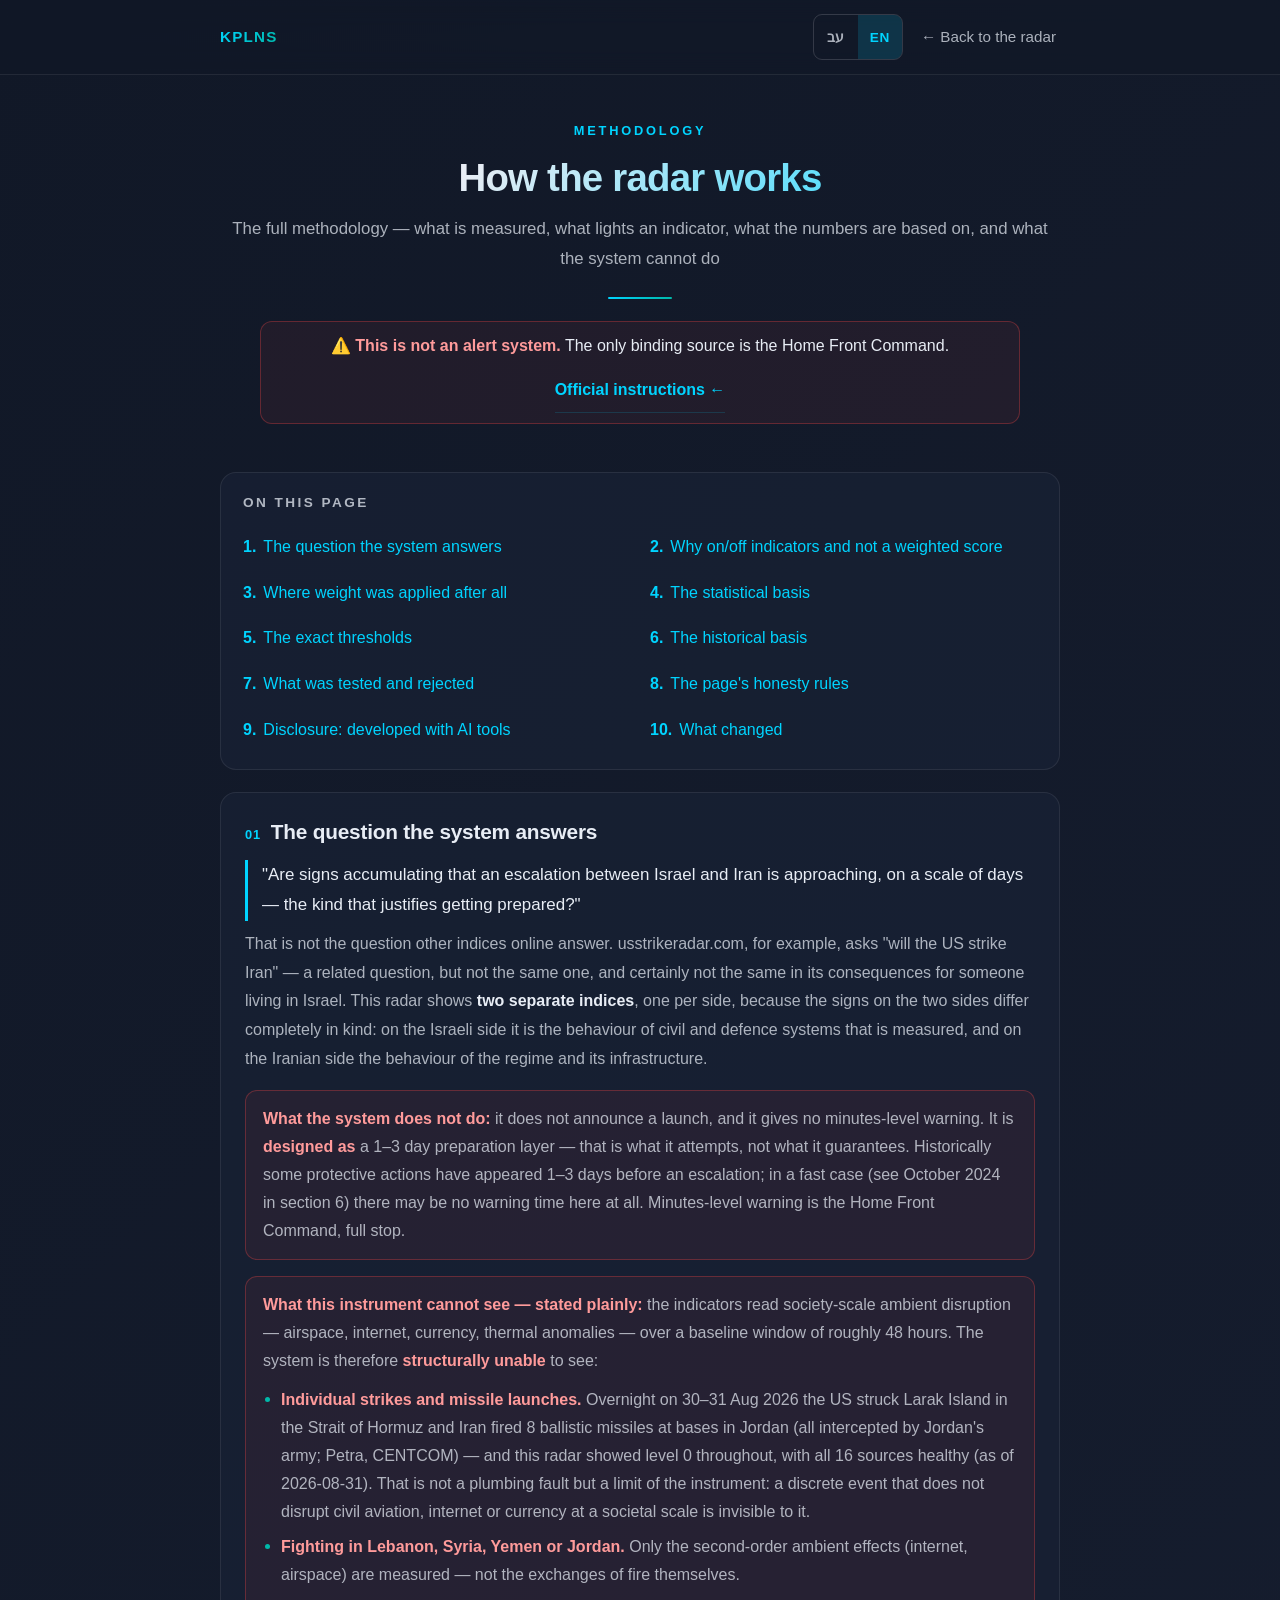
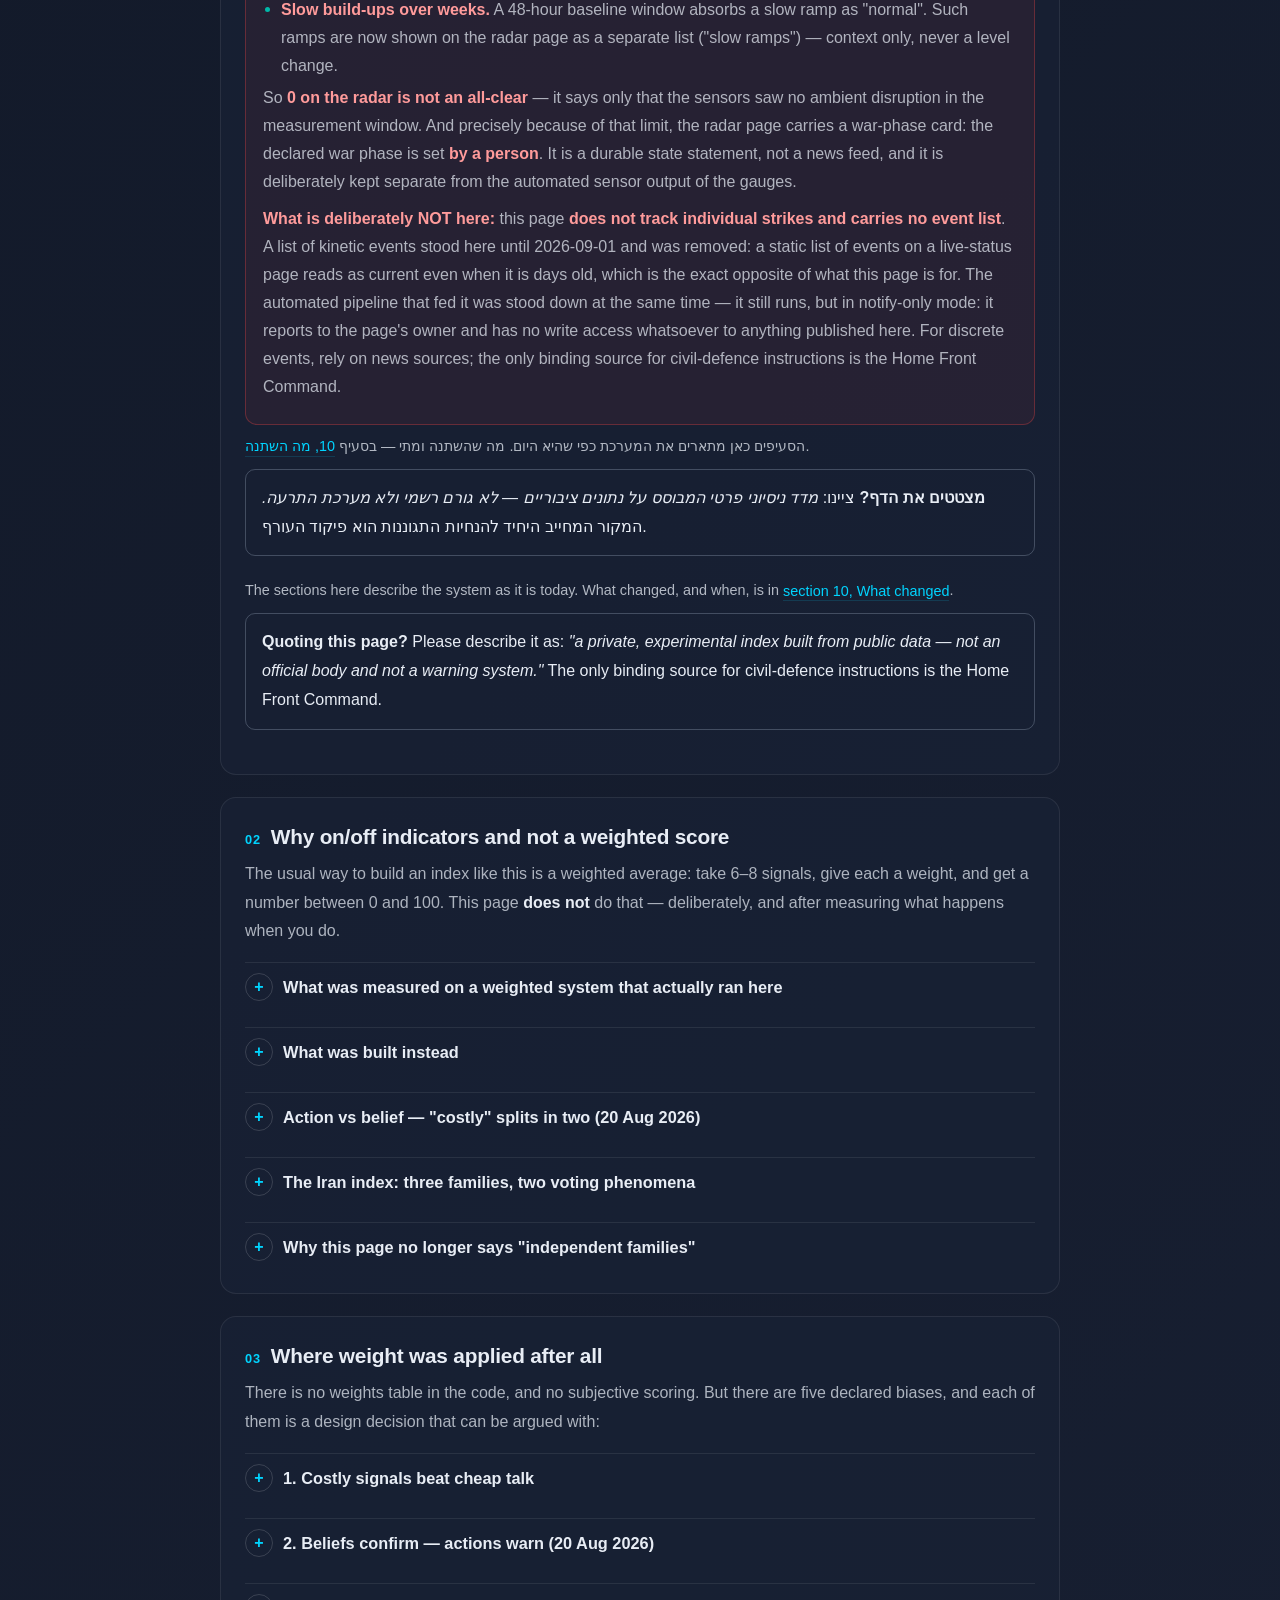
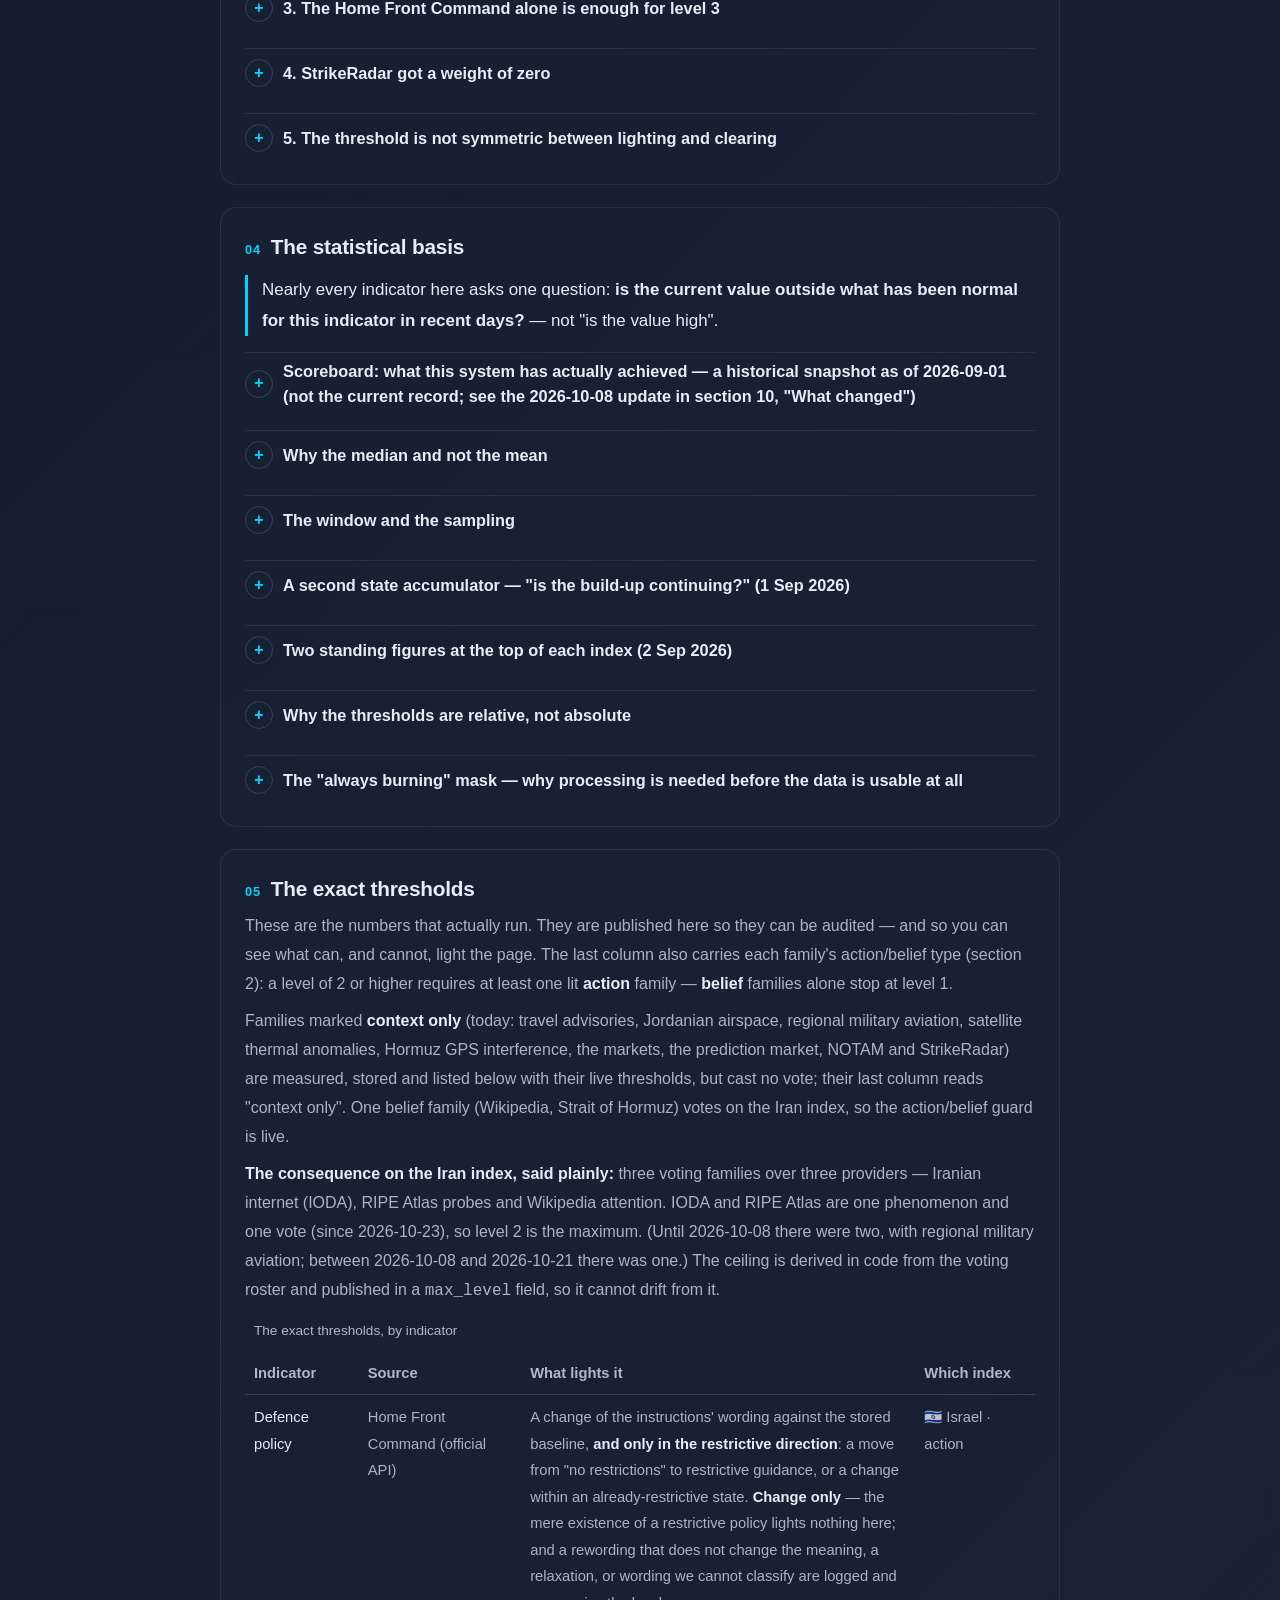
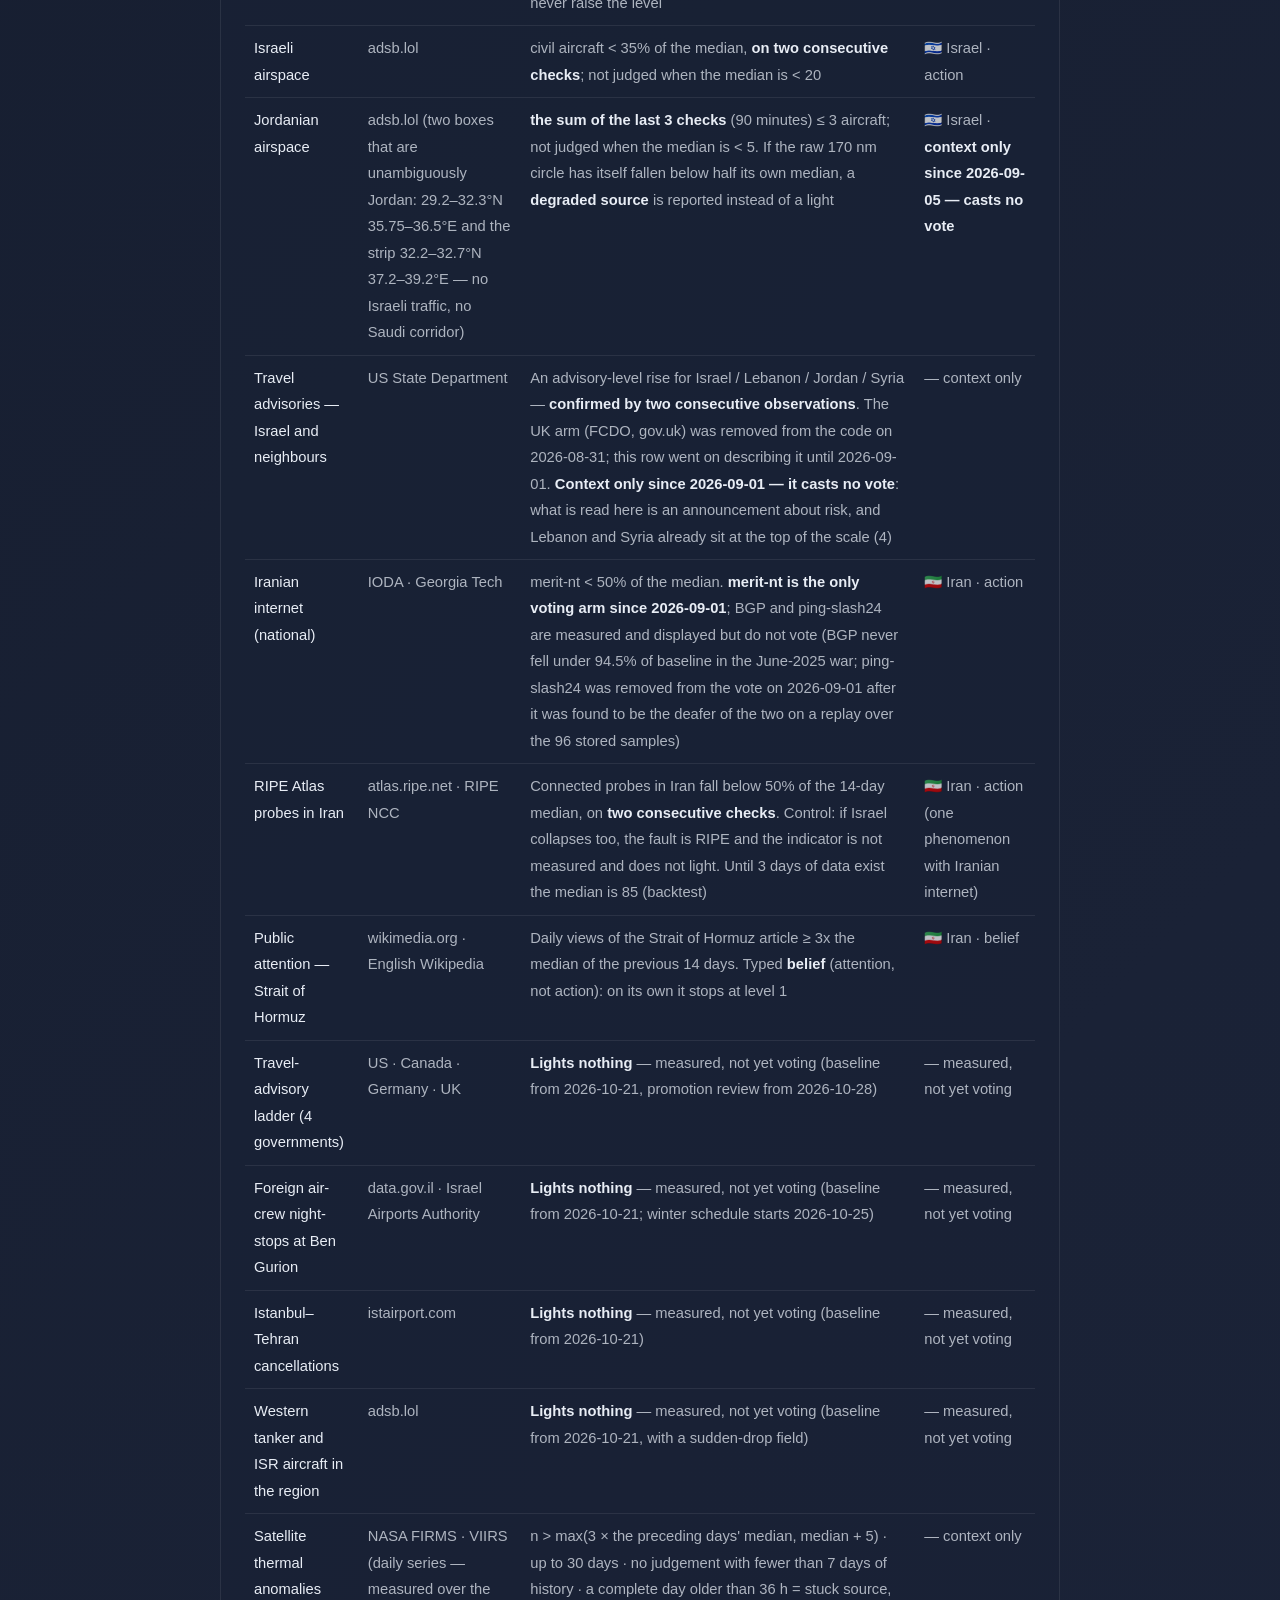
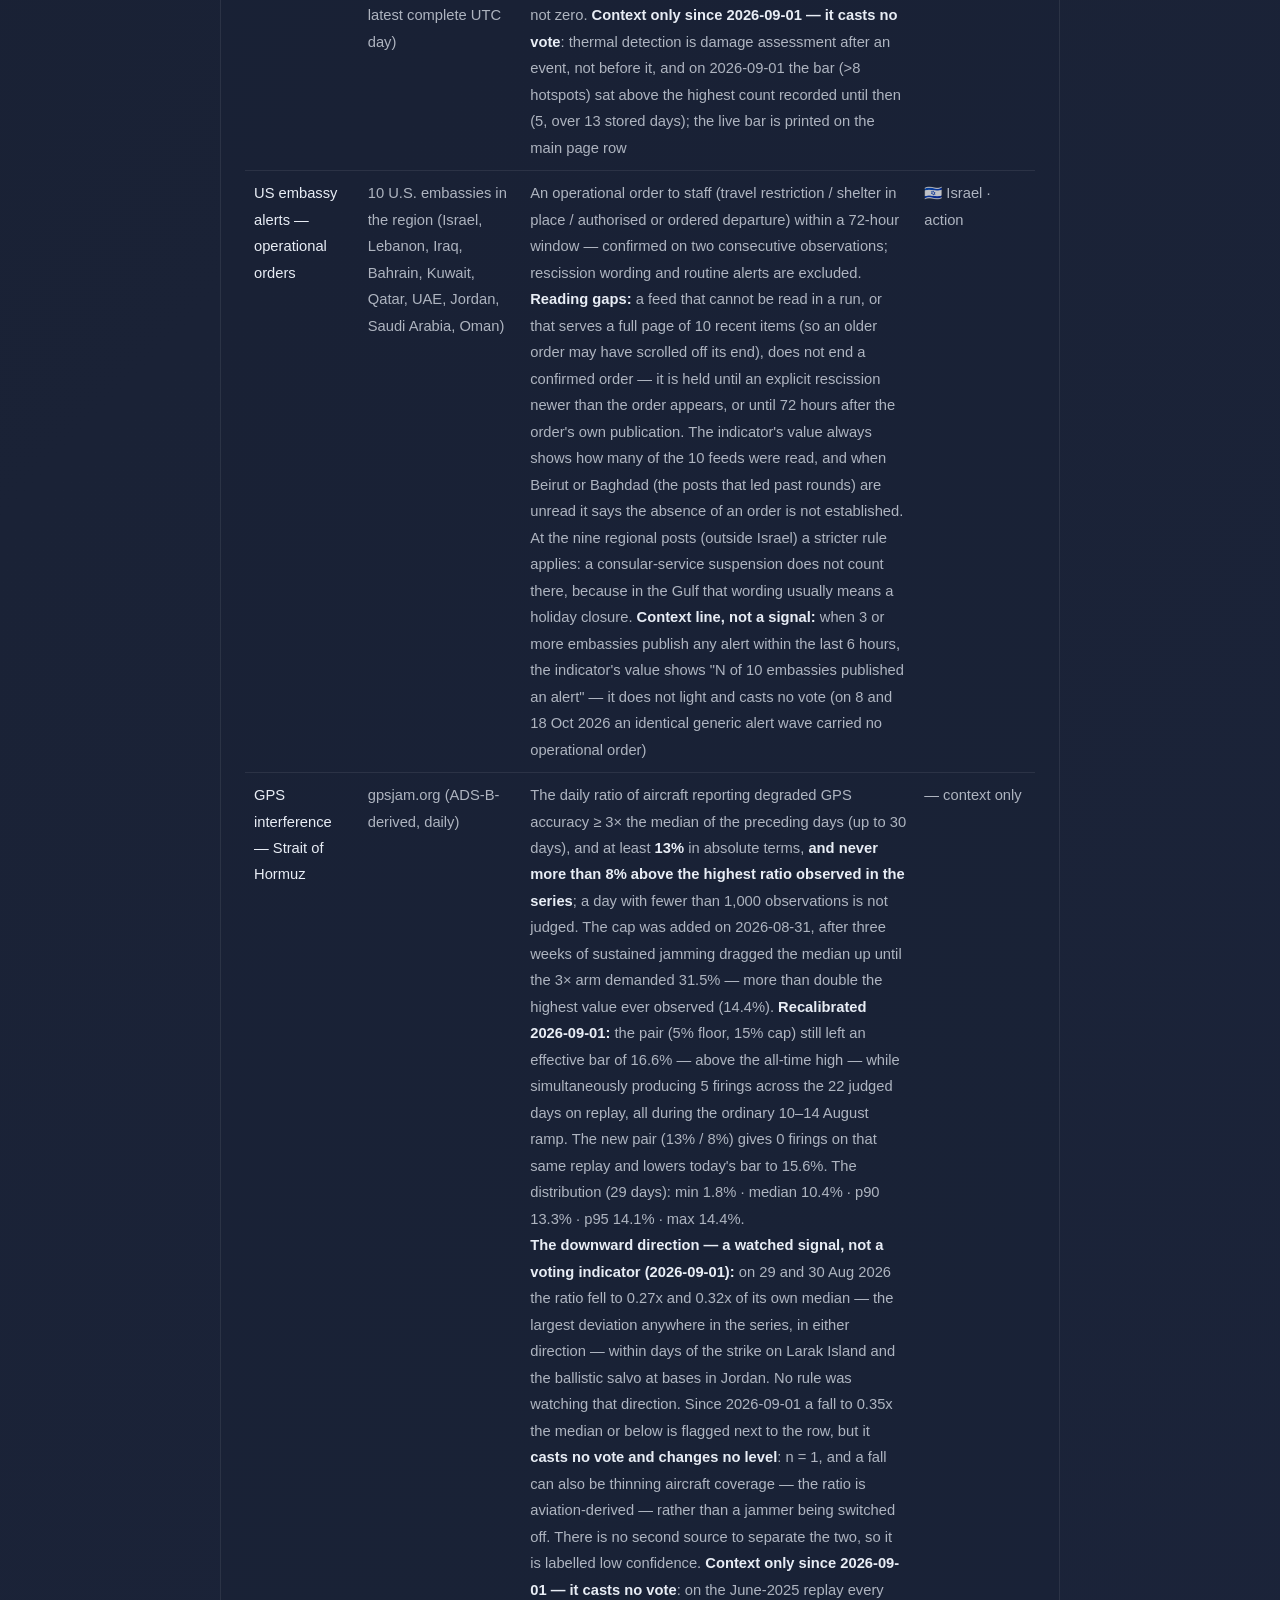
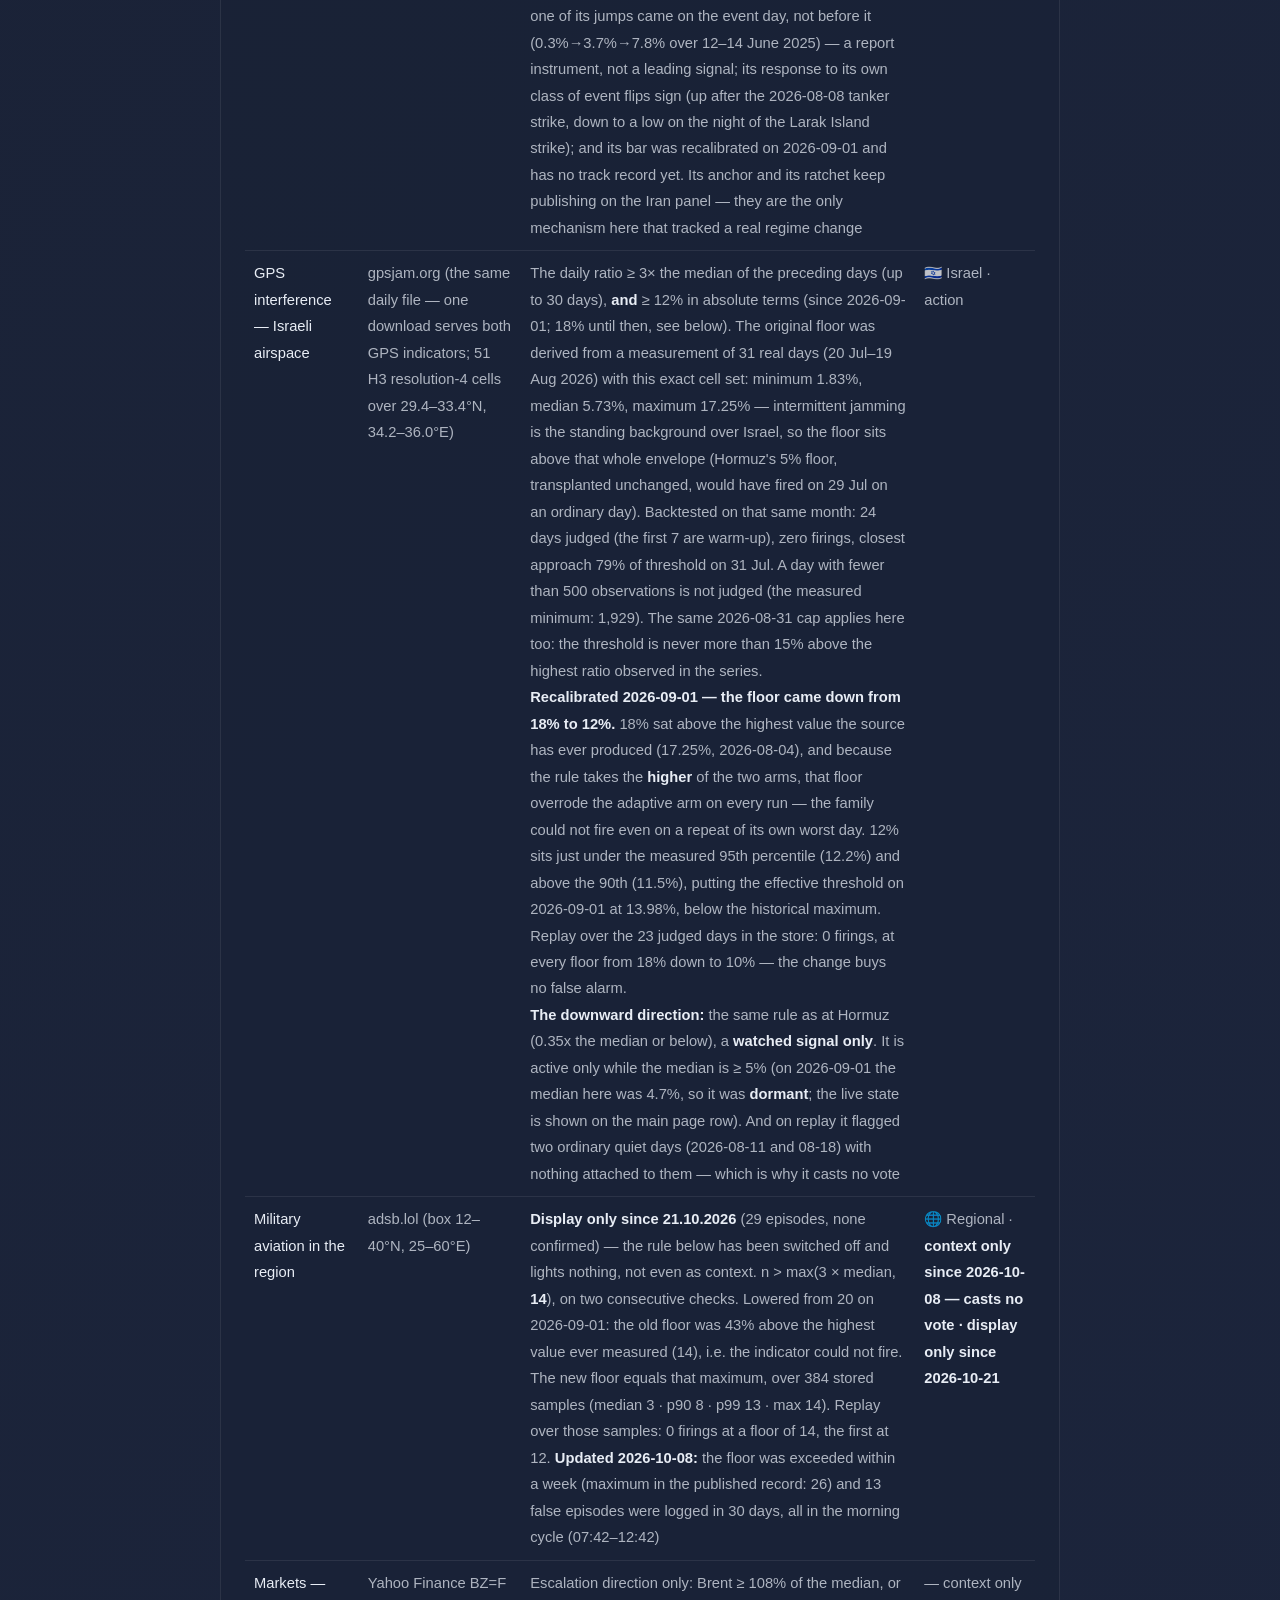
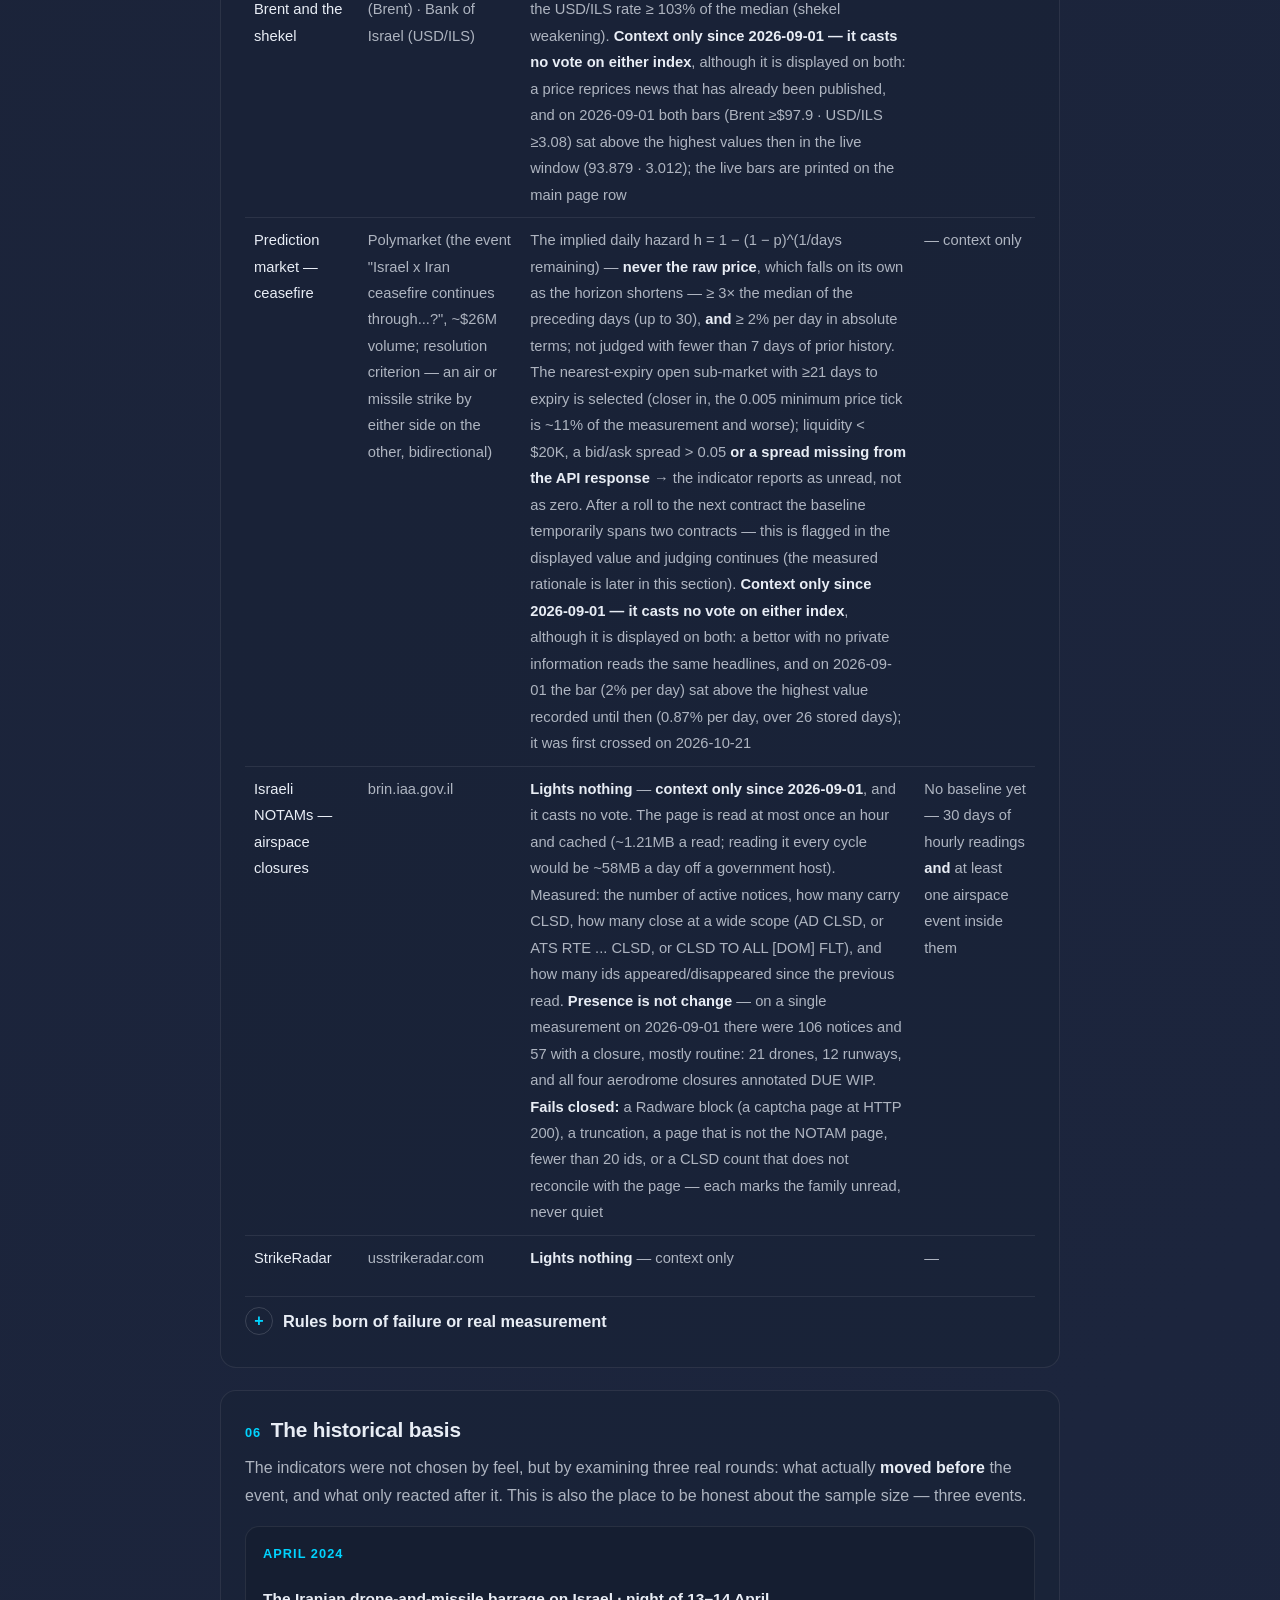
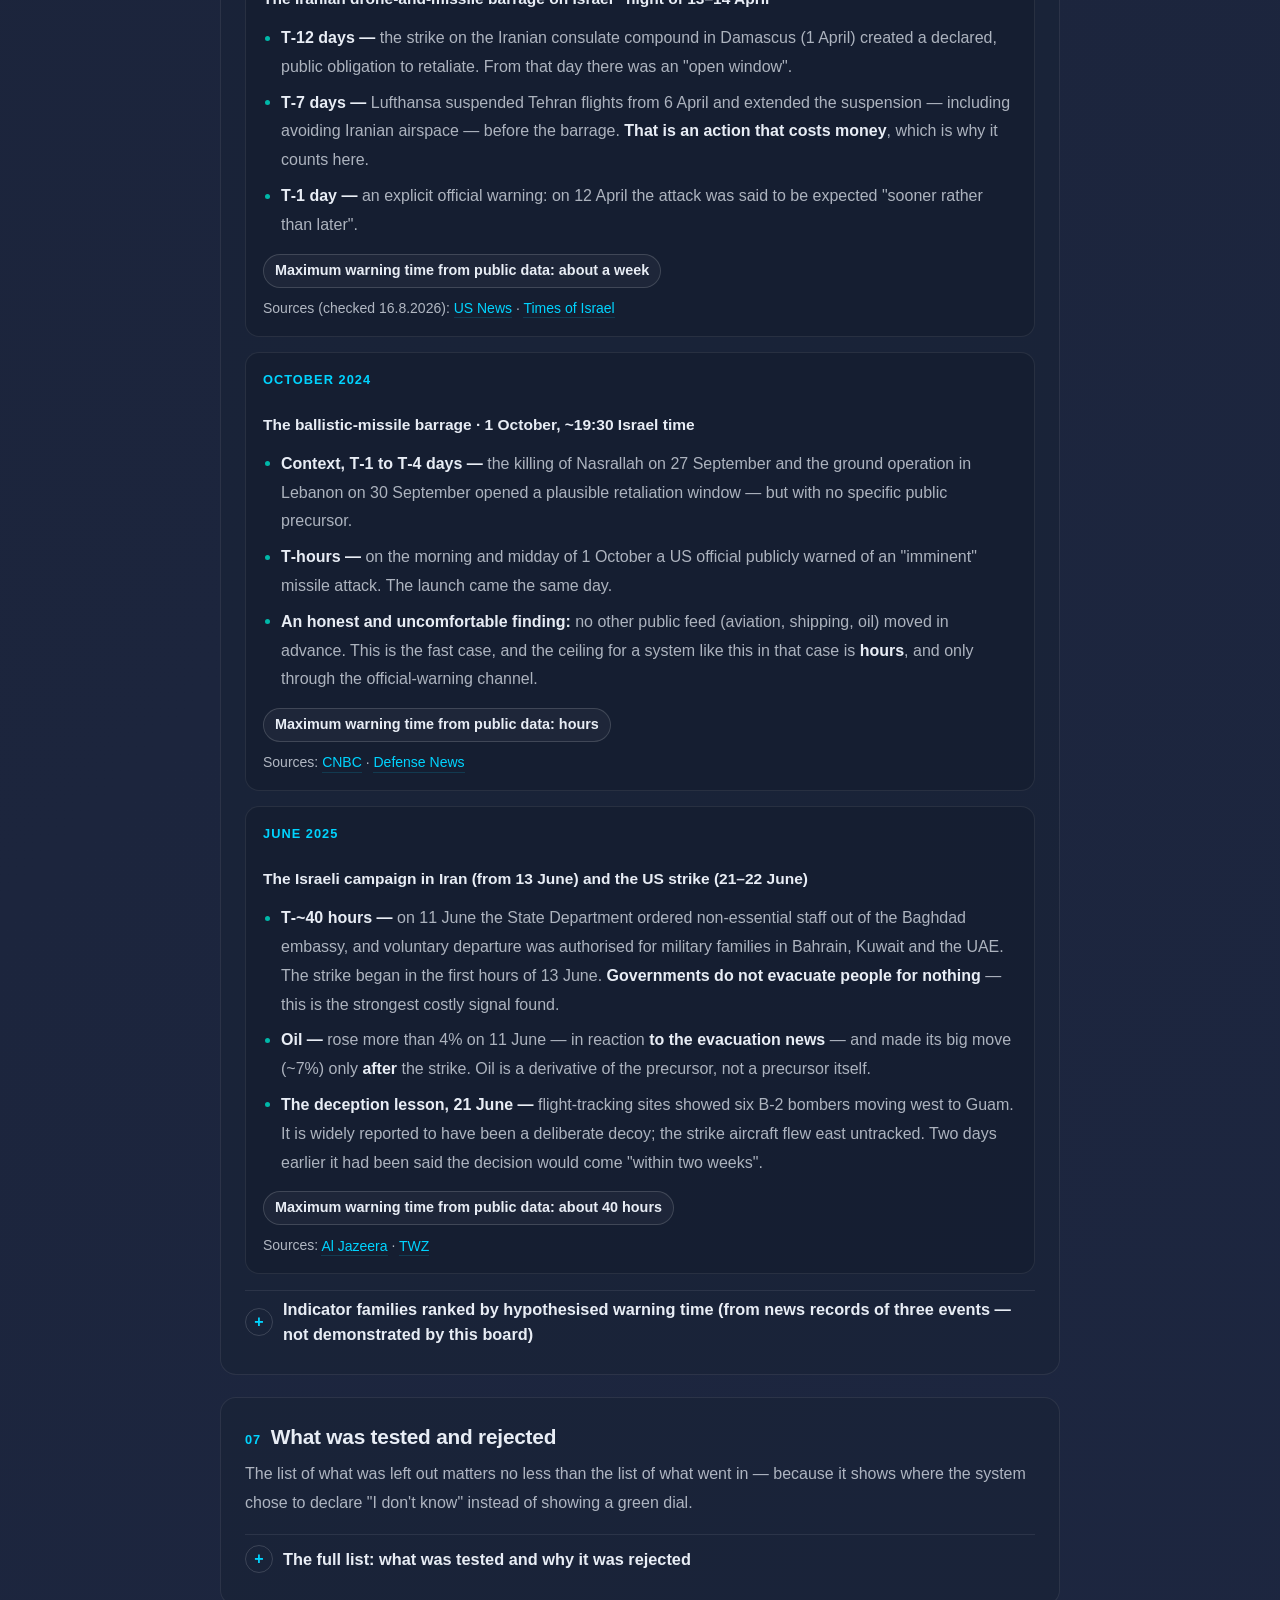
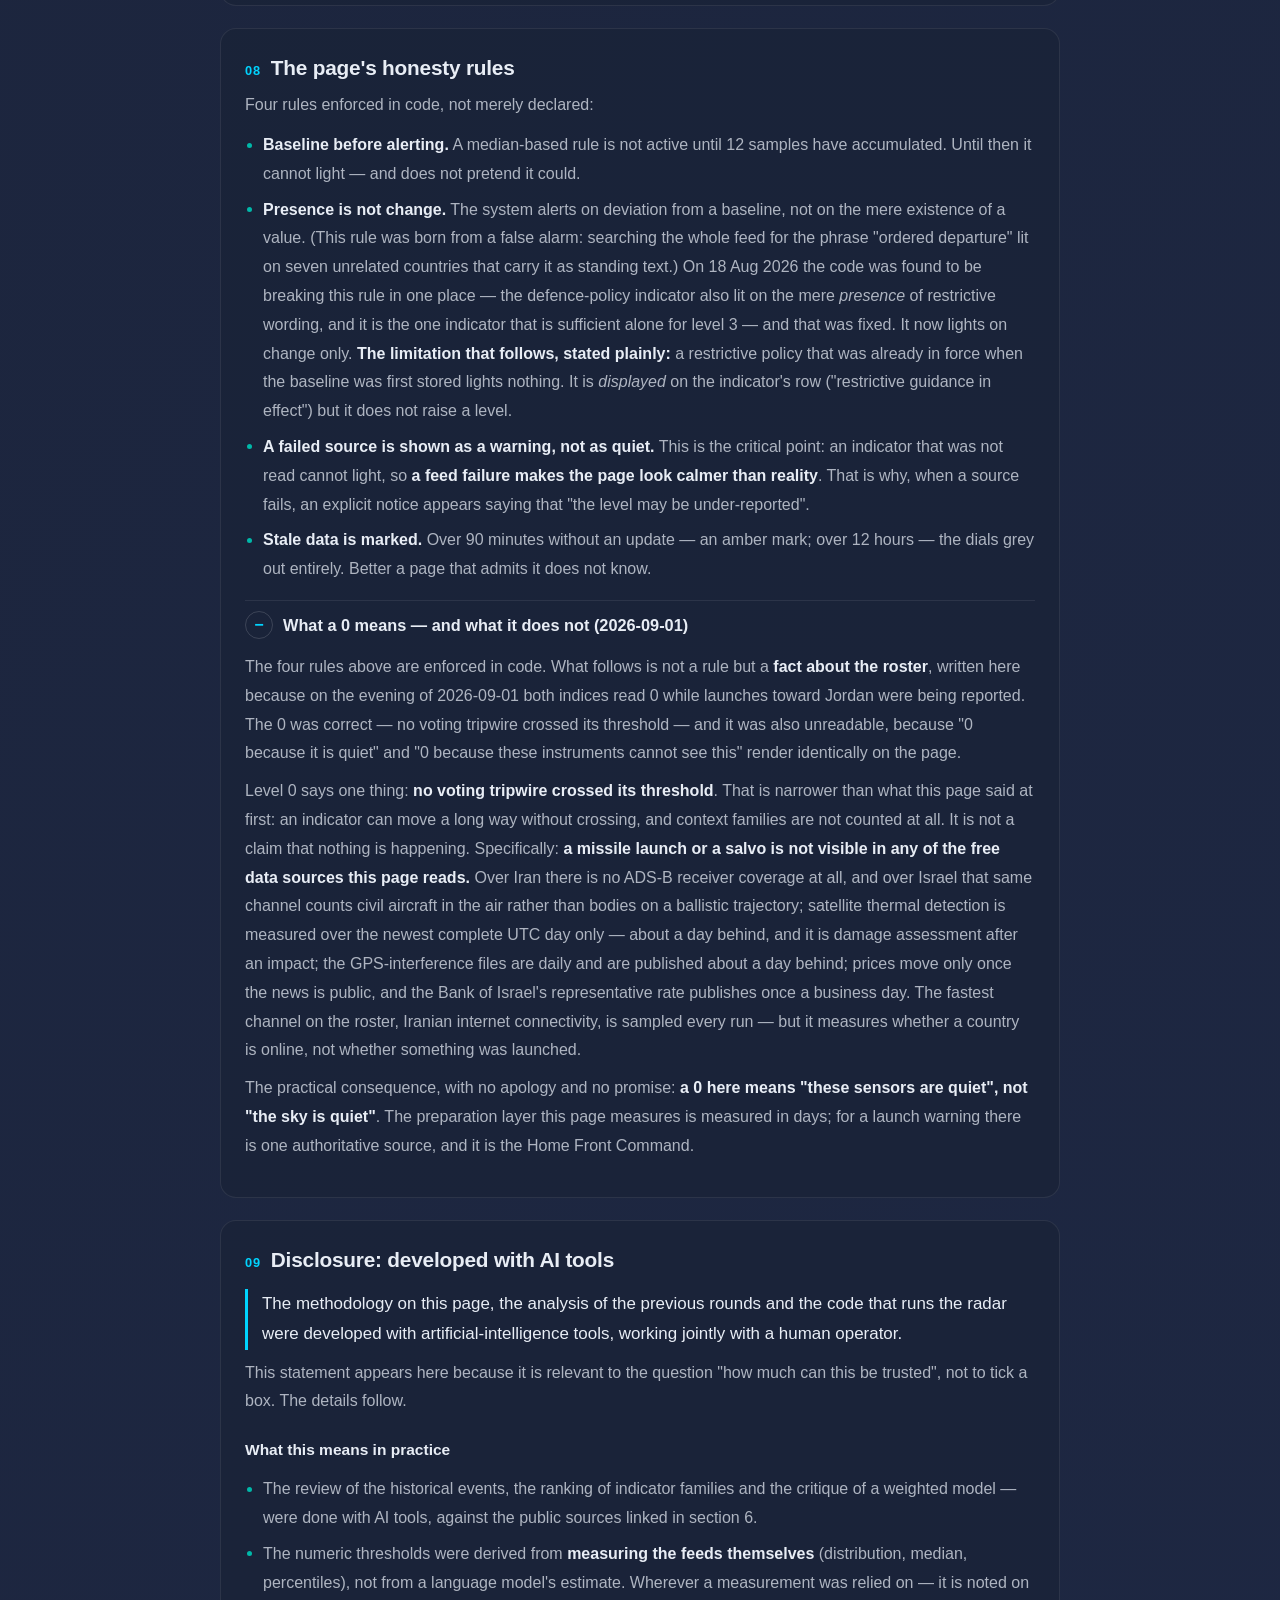
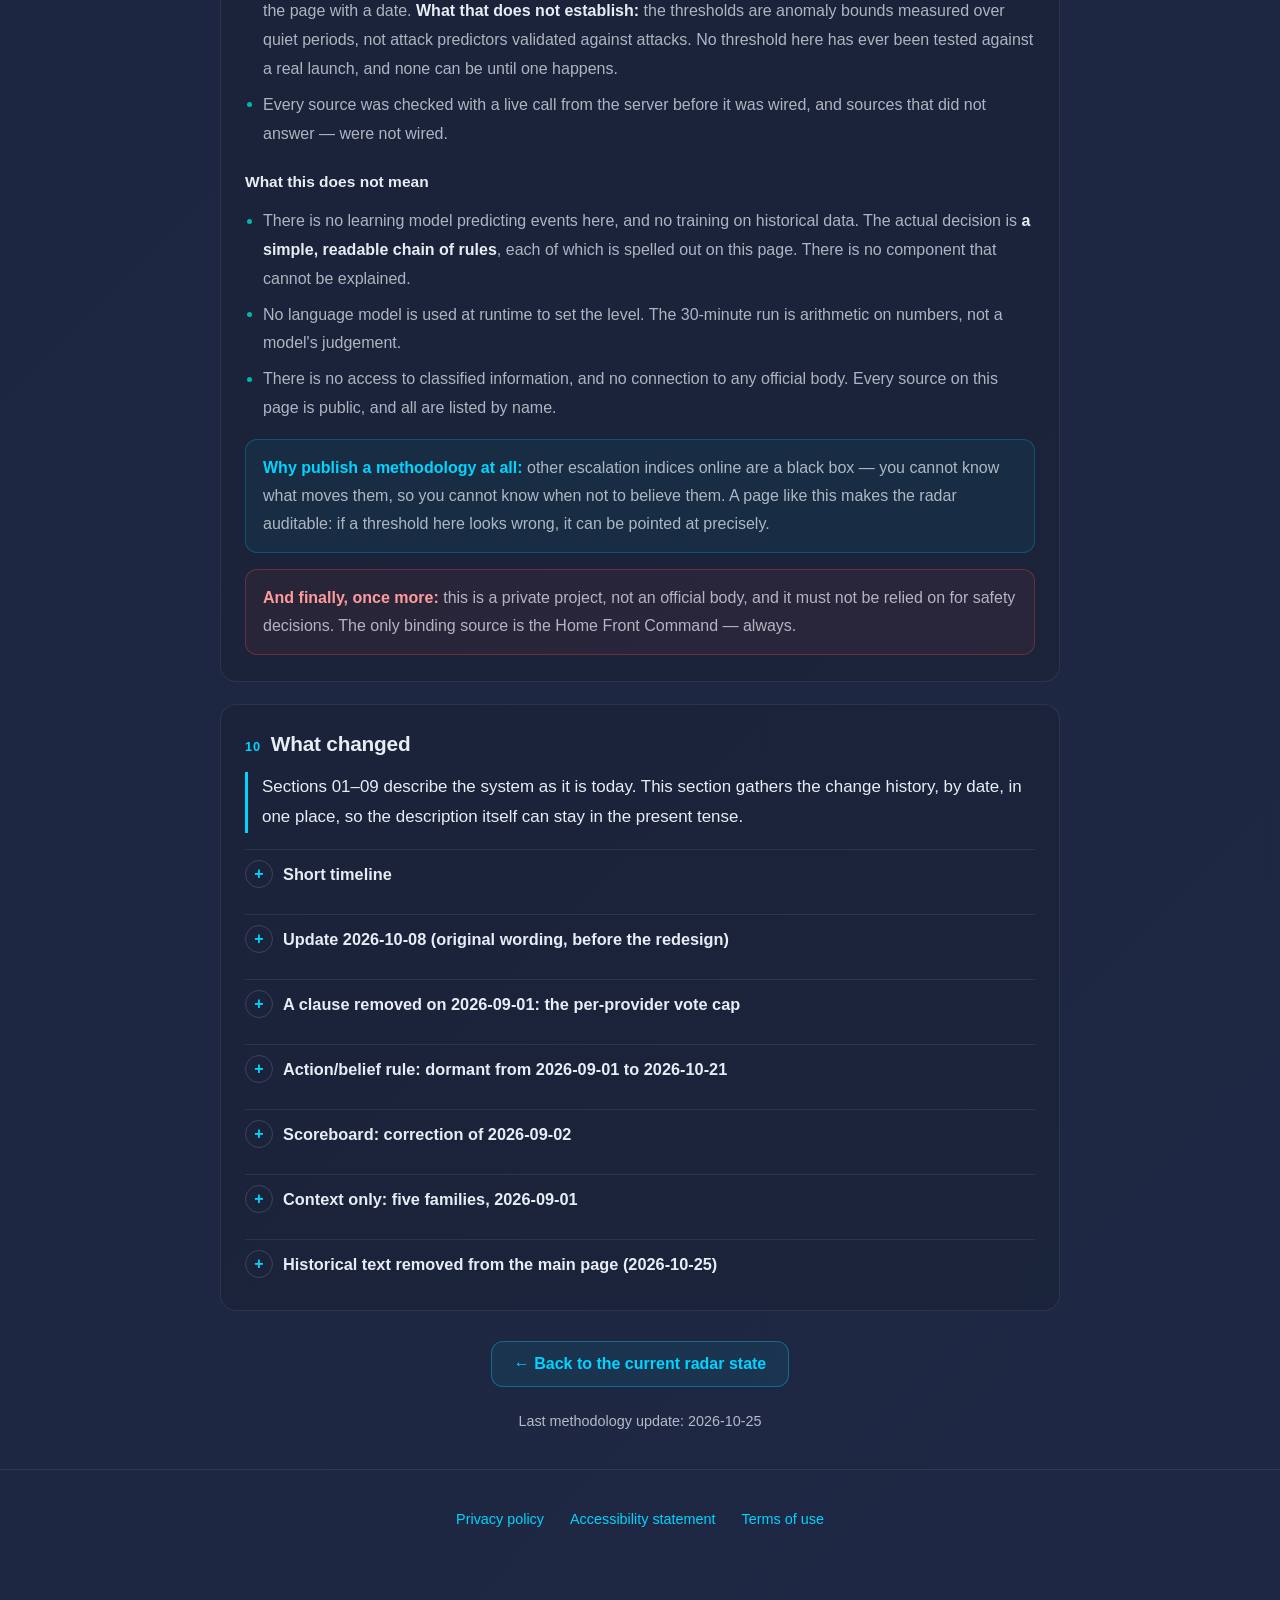
==== commit a76cdb2f: "radar: il=1 ir=0 (heartbeat) — lit: embassy_alerts" ====
--- a/radar/methodology.html
+++ b/radar/methodology.html
@@ -6,6 +6,7 @@
 <meta charset="UTF-8">
 <meta http-equiv="Content-Security-Policy" content="default-src 'self'; script-src 'self' 'unsafe-inline' https://www.googletagmanager.com https://www.google-analytics.com; style-src 'self' 'unsafe-inline' https://fonts.googleapis.com; font-src 'self' https://fonts.gstatic.com; img-src 'self' data: https://www.google-analytics.com https://www.googletagmanager.com https://hits.sh; connect-src 'self' https://www.google-analytics.com https://region1.google-analytics.com; base-uri 'self'; form-action 'self'; object-src 'none'; upgrade-insecure-requests;">
 <meta name="viewport" content="width=device-width, initial-scale=1.0">
+<meta name="color-scheme" content="dark">
 <meta name="robots" content="index, follow, max-image-preview:large">
 <link rel="canonical" href="https://kplns.com/radar/methodology.html">
 <meta name="theme-color" content="#0a1628">
@@ -45,6 +46,9 @@
   transition:top .25s;text-decoration:none
 }
 .skip:focus{top:0}
+/* 2026-10-25 verify: a:link out-specified .skip (cyan on cyan, 1.0:1). */
+a.skip,a.skip:link,a.skip:visited{background:#0a1628;color:#fff;border:2px solid var(--cyan)}
+.skip:focus{outline:3px solid var(--cyan);outline-offset:0}
 @media(prefers-reduced-motion:reduce){
   *,*::before,*::after{animation:none!important;transition:none!important}
   html{scroll-behavior:auto}
@@ -57,6 +61,16 @@
   -webkit-font-smoothing:antialiased;
 }
 .container{max-width:880px;margin:0 auto;padding:0 20px}
+/* Phones: a card inside a padded container left a ~300px text column
+   (2026-10-25 verify). Thinner gutters and card padding on narrow screens. */
+@media(max-width:480px){
+  .container{padding:0 16px}
+  .container section.blk{padding:18px 14px 16px}
+  .container .call{padding:12px 13px}
+  .container .ep{padding:13px 13px}
+  .container .tocbar{margin-inline:-16px;padding-inline:16px}
+  .container .tocbar .panel{inset-inline:-16px}
+}
 
 /* ── header ─────────────────────────────────────────── */
 .topbar{
@@ -114,7 +128,7 @@
   margin:28px 0 0;background:var(--bg-card);border:1px solid var(--border);
   border-radius:var(--radius-md);padding:18px 22px
 }
-.toc h2{
+.toc .toc-h{
   font-size:.74rem;font-family:var(--font-en);letter-spacing:.18em;text-transform:uppercase;
   color:var(--text-muted);font-weight:600;margin-bottom:11px
 }
@@ -236,10 +250,121 @@
 footer a:hover{color:var(--cyan)}
 .legal{display:flex;flex-wrap:wrap;gap:8px 18px;justify-content:center;margin-bottom:10px}
 .stamp{text-align:center;color:var(--text-muted);font-size:.8rem;margin-top:22px;font-family:var(--font-en)}
+
+/* ══ redesign 2026-10 ═══════════════════════════════════════════════ */
+:root{color-scheme:dark;--visited:#c4b5fd;--text-muted:rgba(232,237,245,.74)}
+html{font-size:100%;-webkit-text-size-adjust:100%}
+body{font-size:1rem}
+.sr{position:absolute!important;width:1px;height:1px;margin:-1px;padding:0;overflow:hidden;clip:rect(0,0,0,0);white-space:nowrap;border:0}
+a:link{color:var(--cyan)} a:visited{color:var(--visited)}
+.backlink:link,.backlink:visited{color:var(--text-secondary)}
+.topbar{position:static}
+.backlink,.langsw button{min-height:44px;display:inline-flex;align-items:center}
+.langsw button{min-width:44px;justify-content:center;font-size:.85rem}
+.backlink{font-size:.95rem;padding:0 4px}
+.alertstrip{font-size:1rem}
+.alertstrip a{display:inline-flex;align-items:center;min-height:44px}
+.section-label{font-size:.8rem}
+.hero p{font-size:1.05rem}
+section.blk p{font-size:1rem}
+section.blk ul li{font-size:1rem}
+section.blk h2{font-size:1.3rem;line-height:1.4;scroll-margin-top:72px}
+section.blk{scroll-margin-top:72px}
+section.blk h3[id]{scroll-margin-top:72px}
+section.blk a{padding-block:.12em}
+.lead{font-size:1.06rem!important}
+.call{font-size:1rem}
+.num{font-size:.9rem}
+.src{font-size:.875rem}
+.tag{font-size:.75rem}
+.fx{font-size:.9rem}
+.ep h3{font-size:1.02rem;font-weight:700;margin:0 0 3px}
+.ep .when{font-size:.8rem}
+.ep .lead-badge{font-size:.9rem}
+p.fine{font-size:.9rem!important;color:var(--text-muted)!important}
+.mono{font-family:ui-monospace,Menlo,Consolas,monospace;font-size:.92em}
+.toc .toc-h{font-size:.85rem}
+.toc li{font-size:1rem}
+.toc a{display:inline-block;padding:6px 0;min-height:32px}
+.backbar a{min-height:44px;line-height:1.4;font-size:1rem}
+footer{font-size:.9rem}
+footer a{display:inline-block;padding:10px 4px}
+.stamp{font-size:.9rem}
+
+/* sticky contents bar */
+.tocbar{position:sticky;top:0;z-index:60;margin:18px -20px 0;padding:0 20px;
+  background:rgba(17,24,39,.96);backdrop-filter:blur(12px);border-bottom:1px solid var(--border)}
+.tocbar>details{position:relative}
+.tocbar summary{list-style:none;cursor:pointer;min-height:48px;display:flex;align-items:center;gap:10px;color:var(--text-primary);font-weight:600}
+.tocbar summary::-webkit-details-marker{display:none}
+.tocbar summary .ico{color:var(--cyan);font-size:1.1rem}
+.tocbar summary .now{color:var(--text-secondary);font-weight:500;font-size:.95rem;margin-inline-start:auto;
+  white-space:nowrap;overflow:hidden;text-overflow:ellipsis;max-width:58%}
+.tocbar .panel{position:absolute;inset-inline:-20px;top:100%;max-height:calc(100vh - 70px);overflow:auto;
+  background:#151d31;border:1px solid var(--border-hover);border-top:0;padding:8px 20px 14px;
+  box-shadow:0 14px 30px rgba(0,0,0,.45)}
+.tocbar .panel ol{list-style:none;counter-reset:t;display:grid;gap:0}
+.tocbar .panel li{counter-increment:t}
+.tocbar .panel li::before{content:counter(t) ".";color:var(--cyan);font-family:var(--font-en);font-weight:600;margin-inline-end:8px}
+.tocbar .panel a{display:inline-flex;align-items:center;min-height:44px;color:var(--text-primary);text-decoration:none;font-size:1rem}
+.tocbar .panel a:hover{color:var(--cyan)}
+.tocbar .tools{display:flex;gap:10px;flex-wrap:wrap;padding-top:8px;border-top:1px solid var(--border);margin-top:6px}
+.tocbar .tools button{min-height:44px;padding:0 14px;border-radius:10px;border:1px solid var(--border-hover);
+  background:none;color:var(--text-secondary);font:inherit;font-size:.92rem;cursor:pointer}
+.tocbar .tools button:hover{color:var(--cyan)}
+@media(min-width:900px){
+  .tocbar{position:fixed;top:8px;inset-inline:0;margin:0 auto;width:min(840px,calc(100% - 40px));padding:0 20px;
+    border-radius:12px;border:1px solid var(--border-hover);transform:translateY(-140%);transition:transform .2s}
+  .tocbar:not(.on){visibility:hidden}
+  .tocbar.on{transform:none}
+  .tocbar .panel{inset-inline:-1px}
+  .toc{display:block}
+}
+@media(max-width:899px){.toc{display:none}}
+
+/* collapsible technical subsections */
+details.dd{border-top:1px solid var(--border);margin-top:16px}
+details.dd>summary{list-style:none;cursor:pointer;display:flex;align-items:center;gap:10px;min-height:48px;padding:6px 0}
+details.dd>summary::-webkit-details-marker{display:none}
+details.dd>summary::before{content:"+";flex:none;width:26px;height:26px;border-radius:50%;border:1px solid var(--border-hover);
+  display:inline-flex;align-items:center;justify-content:center;color:var(--cyan);font-family:var(--font-en);font-weight:600}
+details.dd[open]>summary::before{content:"\2212"}
+details.dd>summary h3{margin:0!important;font-size:1.02rem!important;line-height:1.5}
+details.dd>summary:hover h3{color:var(--cyan)}
+details.dd>.dd-body{padding-bottom:6px}
+details.dd>.dd-body>:first-child{margin-top:4px}
+
+/* tables */
+.m-wrap{margin-top:14px}
+.m-tbl{font-size:.92rem}
+.m-tbl caption{caption-side:top;text-align:start;color:var(--text-muted);font-size:.85rem;padding:0 9px 8px}
+.m-tbl td.num-cell{white-space:normal}
+.m-tbl th{white-space:normal}
+.m-tbl.kv{min-width:0}
+@media(max-width:600px){
+  .m-wrap{overflow-x:visible}
+  .m-tbl:not(.kv){min-width:0;display:block}
+  .m-tbl:not(.kv) thead{position:absolute;width:1px;height:1px;overflow:hidden;clip:rect(0,0,0,0)}
+  .m-tbl:not(.kv) tbody,.m-tbl:not(.kv) tr,.m-tbl:not(.kv) td{display:block;width:100%}
+  .m-tbl:not(.kv) caption{display:block}
+  .m-tbl:not(.kv) tr{border:1px solid var(--border-hover);border-radius:12px;background:rgba(17,24,39,.4);
+    margin:0 0 12px;padding:10px 12px}
+  .m-tbl:not(.kv) td{border:0;padding:6px 0}
+  .m-tbl:not(.kv) td:first-child{font-size:1.02rem;font-weight:700;color:var(--text-primary);padding-top:2px}
+  .m-tbl:not(.kv) td[data-label]:not([data-label=""])::before{content:attr(data-label);display:block;
+    font-size:.8rem;font-weight:600;letter-spacing:.04em;color:var(--cyan);margin-bottom:1px}
+}
+
+/* back to top */
+.totop{position:fixed;inset-inline-end:16px;bottom:16px;width:48px;height:48px;border-radius:50%;z-index:70;
+  border:1px solid var(--border-hover);background:rgba(17,24,39,.94);color:var(--cyan);font-size:1.3rem;cursor:pointer;
+  display:none;align-items:center;justify-content:center;box-shadow:0 6px 18px rgba(0,0,0,.4)}
+.totop.show{display:flex}
+@media print{.tocbar,.totop{display:none}}
 </style>
 <script type="application/ld+json">
 {"@context":"https://schema.org","@graph":[
-  {"@type":"WebPage","@id":"https://kplns.com/radar/methodology.html#webpage","url":"https://kplns.com/radar/methodology.html","dateModified":"2026-10-23","name":"מתודולוגיה — ראדאר הסלמה ישראל ואיראן","description":"איך נקבעת הרמה, מה מדליק כל מדד, על מה מבוססים הספים, ומה המערכת לא יכולה לעשות.","inLanguage":["he-IL","en"],"breadcrumb":{"@id":"https://kplns.com/radar/methodology.html#breadcrumb"}},
+  {"@type":"WebPage","@id":"https://kplns.com/radar/methodology.html#webpage","url":"https://kplns.com/radar/methodology.html","dateModified":"2026-10-25","name":"מתודולוגיה — ראדאר הסלמה ישראל ואיראן","description":"איך נקבעת הרמה, מה מדליק כל מדד, על מה מבוססים הספים, ומה המערכת לא יכולה לעשות.","inLanguage":["he-IL","en"],"breadcrumb":{"@id":"https://kplns.com/radar/methodology.html#breadcrumb"}},
   {"@type":"BreadcrumbList","@id":"https://kplns.com/radar/methodology.html#breadcrumb","itemListElement":[
     {"@type":"ListItem","position":1,"name":"ראדאר הסלמה","item":"https://kplns.com/radar/"},
     {"@type":"ListItem","position":2,"name":"מתודולוגיה","item":"https://kplns.com/radar/methodology.html"}
@@ -251,7 +376,7 @@
 
 <a class="skip" href="#main"><span data-lang="he">דלג לתוכן</span><span data-lang="en">Skip to content</span></a>
 
-<div class="topbar">
+<header class="topbar">
   <div class="topbar-inner">
     <div class="brand"><span>KPLNS</span></div>
     <div class="topnav">
@@ -263,7 +388,7 @@
          ><span data-lang="he">← חזרה לראדאר</span><span data-lang="en">← Back to the radar</span></a>
     </div>
   </div>
-</div>
+</header>
 
 <main class="container" id="main">
 
@@ -285,12 +410,30 @@
     </div>
   </div>
 
-  <nav class="toc" aria-label="תוכן העניינים / Contents">
+  <div class="tocbar" id="tocbar">
+    <details id="tocdd">
+      <summary aria-label="תוכן העניינים" data-label-he="תוכן העניינים" data-label-en="Contents"><span class="ico" aria-hidden="true">☰</span>
+        <span data-lang="he">תוכן העניינים</span><span data-lang="en">Contents</span>
+        <span class="now" id="tocnow" aria-live="off"></span></summary>
+      <div class="panel">
+        <nav aria-label="ניווט בעמוד" data-label-he="ניווט בעמוד" data-label-en="Page navigation">
+          <div data-lang="he"><ol><li><a href="#q">השאלה שהמערכת עונה עליה</a></li><li><a href="#design">למה סמנים בוליאניים ולא ציון משוקלל</a></li><li><a href="#weights">איפה כן הוטה המשקל</a></li><li><a href="#stats">הבסיס הסטטיסטי</a></li><li><a href="#thresholds">ספי ההדלקה המדויקים</a></li><li><a href="#history">הבסיס ההיסטורי</a></li><li><a href="#rejected">מה נבדק ונפסל</a></li><li><a href="#honesty">כללי היושרה של הדף</a></li><li><a href="#ai">גילוי נאות: פיתוח בעזרת AI</a></li><li><a href="#changes">מה השתנה</a></li></ol></div>
+          <div data-lang="en"><ol><li><a href="#q">The question the system answers</a></li><li><a href="#design">Why on/off indicators and not a weighted score</a></li><li><a href="#weights">Where weight was applied after all</a></li><li><a href="#stats">The statistical basis</a></li><li><a href="#thresholds">The exact thresholds</a></li><li><a href="#history">The historical basis</a></li><li><a href="#rejected">What was tested and rejected</a></li><li><a href="#honesty">The page's honesty rules</a></li><li><a href="#ai">Disclosure: developed with AI tools</a></li><li><a href="#changes">What changed</a></li></ol></div>
+        </nav>
+        <div class="tools">
+          <button type="button" id="openall"><span data-lang="he">פתיחת כל הפרטים</span><span data-lang="en">Expand all details</span></button>
+          <button type="button" id="closeall"><span data-lang="he">סגירת כל הפרטים</span><span data-lang="en">Collapse all details</span></button>
+        </div>
+      </div>
+    </details>
+  </div>
+
+  <nav class="toc" aria-label="תוכן העניינים" data-label-he="תוכן העניינים" data-label-en="Contents">
     <div data-lang="he">
-    <h2>בעמוד הזה</h2>
+    <p class="toc-h">בעמוד הזה</p>
     <ol>
       <li><a href="#q">השאלה שהמערכת עונה עליה</a></li>
-      <li><a href="#design">למה טריפ-ווייר ולא ציון משוקלל</a></li>
+      <li><a href="#design">למה סמנים בוליאניים ולא ציון משוקלל</a></li>
       <li><a href="#weights">איפה כן הוטה המשקל</a></li>
       <li><a href="#stats">הבסיס הסטטיסטי</a></li>
       <li><a href="#thresholds">ספי ההדלקה המדויקים</a></li>
@@ -298,13 +441,14 @@
       <li><a href="#rejected">מה נבדק ונפסל</a></li>
       <li><a href="#honesty">כללי היושרה של הדף</a></li>
       <li><a href="#ai">גילוי נאות: פיתוח בעזרת AI</a></li>
+      <li><a href="#changes">מה השתנה</a></li>
     </ol>
     </div>
     <div data-lang="en">
-    <h2>On this page</h2>
+    <p class="toc-h">On this page</p>
     <ol>
       <li><a href="#q">The question the system answers</a></li>
-      <li><a href="#design">Why tripwires and not a weighted score</a></li>
+      <li><a href="#design">Why on/off indicators and not a weighted score</a></li>
       <li><a href="#weights">Where weight was applied after all</a></li>
       <li><a href="#stats">The statistical basis</a></li>
       <li><a href="#thresholds">The exact thresholds</a></li>
@@ -312,6 +456,7 @@
       <li><a href="#rejected">What was tested and rejected</a></li>
       <li><a href="#honesty">The page's honesty rules</a></li>
       <li><a href="#ai">Disclosure: developed with AI tools</a></li>
+      <li><a href="#changes">What changed</a></li>
     </ol>
     </div>
   </nav>
@@ -319,30 +464,12 @@
   <!-- ─────────────────────────────────────────────── -->
   <section class="blk" id="q">
     <div data-lang="he">
-    <div class="callout" style="border:1px solid rgba(148,163,184,.35);border-radius:10px;padding:14px 16px;margin:0 0 22px">
-      <b>מצטטים את הדף?</b> ציינו: <i>מדד ניסיוני פרטי המבוסס על נתונים ציבוריים —
-      לא גורם רשמי ולא מערכת התרעה.</i> המקור המחייב היחיד להנחיות התגוננות הוא
-      פיקוד העורף.
-    </div>
-
-    <div class="call red"><b>עדכון 8.10.2026 — מה השתנה מאז שרוב הסעיפים כאן נכתבו.</b>
-    הסעיפים שלמטה נכתבו לאורך אוגוסט–ספטמבר 2026 ושומרים את ההיסטוריה של הכיולים
-    בתאריכיהם; כשהם סותרים את הרשימה הזו — הרשימה הזו נכונה. (1) <b>תעופה צבאית
-    באזור</b> עברה להקשר בלבד ב-8.10.2026: 13 הדלקות שווא ב-30 יום, כולן בין 07:42
-    ל-12:42, והרצפה (14) נחצתה בתוך שבוע; המקסימום ברשומה המפורסמת הוא 26.
-    (2) <b>מרחב אווירי ירדן</b> הקשר בלבד מ-5.9.2026. (3) מרחב אווירי ישראל: תנאי
-    האחוזון ה-10 הוסר ב-1.9.2026. (4) המדד האיראני נשען מ-21.10.2026 על שלוש משפחות מצביעות (אינטרנט באיראן, בדיקות RIPE Atlas, עניין ציבורי בוויקיפדיה); הישראלי על ארבע. (5) קווי הבסיס הם <b>נעים</b> (48 שעות או
-    30 יום) ולא "אוגוסט 2026". (6) הרמות 0–3 אינן מוצגות עוד כמסר ציבורי; מה שמוצג
-    הוא ספירת חיישנים. (7) לוח התוצאות בסעיף 04 הוא תצלום היסטורי מ-1.9.2026; מאז
-    נרשמו עוד 17 הדלקות, אף אחת לא אושרה כאירוע. (8) הטבלה בסעיף 06 היא
-    <b>השערה</b> מתיעוד חדשותי על שלושה אירועים, לא זמן התרעה שהלוח הדגים.</div>
     <h2><span class="num">01</span> השאלה שהמערכת עונה עליה</h2>
-
-    <p class="lead">"האם מצטברים סימנים לכך שמתקרבת הסלמה בין ישראל לאיראן, ברמת
+<p class="lead">"האם מצטברים סימנים לכך שמתקרבת הסלמה בין ישראל לאיראן, ברמת
     ימים — כזו שמצדיקה להתארגן?"</p>
 
     <p>זו לא אותה שאלה שמדדים אחרים ברשת עונים עליה. usstrikeradar.com, למשל, שואל
-    "האם ארה"ב תתקוף באיראן" — שאלה קרובה, אבל לא זהה, ובוודאי לא זהה בהשלכות על
+    "האם ארה"ב תתקוף את איראן" — שאלה קרובה, אבל לא זהה, ובוודאי לא זהה בהשלכות על
     מישהו שגר בישראל. הראדאר הזה מציג <b>שני מדדים נפרדים</b>, אחד לכל צד, מפני
     שהסימנים משני הצדדים שונים לגמרי באופיים: בישראל נמדדת התנהגות של מערכות אזרחיות
     וביטחוניות, ובאיראן נמדדת התנהגות של המשטר ושל התשתית.</p>
@@ -356,7 +483,7 @@
     </div>
 
     <div class="call red">
-      <b>מה המכשיר הזה אינו רואה — במפורש (נוסף 31.8.2026):</b> המדדים קוראים
+      <b>מה המכשיר הזה אינו רואה — במפורש :</b> המדדים קוראים
       שיבוש סביבתי ברמת חברה שלמה — מרחב אווירי, אינטרנט, מטבע, חריגות
       תרמיות — על חלון בסיס של כ-48 שעות. לכן המערכת <b>אינה מסוגלת
       מבנית</b> לראות:
@@ -374,11 +501,10 @@
         נפרדת ("מגמות איטיות") — כהקשר בלבד, לא כשינוי רמה.</li>
       </ul>
       לכן <b>0 בראדאר אינו "הכול בסדר"</b> — הוא אומר רק שהחיישנים לא ראו
-      שיבוש סביבתי בחלון המדידה. ובדיוק בגלל הגבול הזה, בראש עמוד הראדאר
-      מוצג באנר "מצב הלחימה": שלב הלחימה המוצהר נקבע <b>בידי אדם</b>. זו
-      הצהרת מצב עמידה — לא הזנת חדשות — והיא נפרדת ובמפורש מפלט החיישנים
-      האוטומטי של המחוון שמתחת.
-      <p><b>מה שאין כאן, בכוונה (1.9.2026):</b> העמוד <b>אינו עוקב אחר
+      שיבוש סביבתי בחלון המדידה. ובדיוק בגלל הגבול הזה מוצג בעמוד הראדאר
+      כרטיס "מצב הלחימה": שלב הלחימה המוצהר נקבע <b>בידי אדם</b>. זו הצהרה על המצב הקבוע, שמעדכן אדם — לא עדכון חדשות — והיא נפרדת במפורש מפלט החיישנים
+      האוטומטי של המחוונים.
+      <p><b>מה שאין כאן, בכוונה:</b> העמוד <b>אינו עוקב אחר
       תקיפות בודדות ואינו מציג רשימת אירועים</b>. רשימת אירועים קינטיים
       הוצגה כאן עד 1.9.2026 והוסרה: רשימה סטטית של אירועים בעמוד סטטוס חי
       נקראת כעדכנית גם כשהיא בת ימים, וזה בדיוק ההיפך ממה שהעמוד הזה אמור
@@ -390,34 +516,13 @@
     </div>
     </div>
     <div data-lang="en">
-    <div class="callout" style="border:1px solid rgba(148,163,184,.35);border-radius:10px;padding:14px 16px;margin:0 0 22px">
-      <b>Quoting this page?</b> Please state: <i>a private, experimental index
-      built from public data — not an official body and not a warning system.</i>
-      The only binding source for civil-defence instructions is the Home Front Command.
-    </div>
-
-    <div class="call red"><b>Update 2026-10-08 — what has changed since most sections here were written.</b>
-    The sections below were written across August–September 2026 and keep the history
-    of each calibration under its own date; where they contradict this list, this list
-    is correct. (1) <b>Regional military aviation</b> became context-only on 2026-10-08:
-    13 false episodes in 30 days, all between 07:42 and 12:42, and its floor (14) was
-    exceeded within a week; the maximum in the published record is 26.
-    (2) <b>Jordanian airspace</b> has been context-only since 2026-09-05. (3) Israeli
-    airspace: the 10th-percentile arm was removed on 2026-09-01. (4) Since 2026-10-21 the Iran index rests on three voting families (Iranian internet, RIPE Atlas probes, Wikipedia attention to Hormuz); the Israel index on four.
-    (5) Baselines are <b>rolling</b> (48 hours or 30 days), not "August 2026".
-    (6) The 0–3 levels are no longer a public message; what is shown is a sensor
-    count. (7) The scoreboard in section 04 is a historical snapshot from 2026-09-01;
-    since then 17 further lit episodes were logged, none confirmed as an event.
-    (8) The table in section 06 is a <b>hypothesis</b> from news records of three
-    events, not a warning time this board has demonstrated.</div>
     <h2><span class="num">01</span> The question the system answers</h2>
-
-    <p class="lead">"Are signs accumulating that an escalation between Israel and
+<p class="lead">"Are signs accumulating that an escalation between Israel and
     Iran is approaching, on a scale of days — the kind that justifies getting
     prepared?"</p>
 
     <p>That is not the question other indices online answer. usstrikeradar.com,
-    for example, asks "will the US strike Iran" — a nearby question, but not the
+    for example, asks "will the US strike Iran" — a related question, but not the
     same one, and certainly not the same in its consequences for someone living
     in Israel. This radar shows <b>two separate indices</b>, one per side,
     because the signs on the two sides differ completely in kind: on the Israeli
@@ -435,8 +540,7 @@
     </div>
 
     <div class="call red">
-      <b>What this instrument cannot see — stated plainly (added
-      2026-08-31):</b> the indicators read society-scale ambient disruption —
+      <b>What this instrument cannot see — stated plainly:</b> the indicators read society-scale ambient disruption —
       airspace, internet, currency, thermal anomalies — over a baseline window
       of roughly 48 hours. The system is therefore <b>structurally unable</b>
       to see:
@@ -445,7 +549,7 @@
         30–31 Aug 2026 the US struck Larak Island in the Strait of Hormuz and
         Iran fired 8 ballistic missiles at bases in Jordan (all intercepted by
         Jordan's army; Petra, CENTCOM) — and this radar showed level 0
-        throughout, with all 16 sources healthy. That is not a plumbing fault
+        throughout, with all 16 sources healthy (as of 2026-08-31). That is not a plumbing fault
         but a limit of the instrument: a discrete event that does not disrupt
         civil aviation, internet or currency at a societal scale is invisible
         to it.</li>
@@ -459,11 +563,11 @@
       </ul>
       So <b>0 on the radar is not an all-clear</b> — it says only that the
       sensors saw no ambient disruption in the measurement window. And
-      precisely because of that limit, the top of the radar page carries a
-      war-phase banner: the declared war phase is set <b>by a person</b>. It
-      is a durable state statement, not a news feed, and it is deliberately
-      kept separate from the automated sensor output of the dial below.
-      <p><b>What is deliberately NOT here (2026-09-01):</b> this page
+      precisely because of that limit, the radar page carries a war-phase
+      card: the declared war phase is set <b>by a person</b>. It is a durable
+      state statement, not a news feed, and it is deliberately kept separate
+      from the automated sensor output of the gauges.
+      <p><b>What is deliberately NOT here:</b> this page
       <b>does not track individual strikes and carries no event list</b>. A
       list of kinetic events stood here until 2026-09-01 and was removed: a
       static list of events on a live-status page reads as current even when
@@ -474,19 +578,30 @@
       events, rely on news sources; the only binding source for civil-defence
       instructions is the Home Front Command.</p>
     </div>
+    <p class="fine">הסעיפים כאן מתארים את המערכת כפי שהיא היום. מה שהשתנה ומתי — בסעיף <a href="#changes">10, מה השתנה</a>.</p>
+    <div class="callout" style="border:1px solid rgba(148,163,184,.35);border-radius:10px;padding:14px 16px;margin:0 0 22px">
+      <b>מצטטים את הדף?</b> ציינו: <i>מדד ניסיוני פרטי המבוסס על נתונים ציבוריים —
+      לא גורם רשמי ולא מערכת התרעה.</i> המקור המחייב היחיד להנחיות התגוננות הוא
+      פיקוד העורף.
+    </div>
+    <p class="fine">The sections here describe the system as it is today. What changed, and when, is in <a href="#changes">section 10, What changed</a>.</p>
+    <div class="callout" style="border:1px solid rgba(148,163,184,.35);border-radius:10px;padding:14px 16px;margin:0 0 22px">
+      <b>Quoting this page?</b> Please describe it as: <i>&quot;a private, experimental index built from public data — not an official body and not a warning system.&quot;</i>
+      The only binding source for civil-defence instructions is the Home Front Command.
+    </div>
     </div>
   </section>
 
   <!-- ─────────────────────────────────────────────── -->
   <section class="blk" id="design">
     <div data-lang="he">
-    <h2><span class="num">02</span> למה טריפ-ווייר ולא ציון משוקלל</h2>
+    <h2><span class="num">02</span> למה סמנים בוליאניים ולא ציון משוקלל</h2>
 
     <p>הדרך המקובלת לבנות מדד כזה היא ממוצע משוקלל: לוקחים 6–8 סיגנלים, נותנים לכל
     אחד משקל, ומקבלים מספר בין 0 ל-100. הדף הזה <b>לא</b> עושה את זה — בכוונה,
     ואחרי שנמדד מה קורה כשכן.</p>
 
-    <h3>מה שנמדד על מערכת משוקללת שרצה כאן בפועל</h3>
+    <details class="dd"><summary><h3>מה שנמדד על מערכת משוקללת שרצה כאן בפועל</h3></summary><div class="dd-body">
     <p>לפני בניית הראדאר הזה רץ במשך חודשיים מוניטור שהתבסס על מדד משוקלל חיצוני.
     זו הייתה ההתנהגות שלו ביומן שלו עצמו, 9.6.2026–16.8.2026:</p>
     <ul>
@@ -509,7 +624,8 @@
       להתעלם ממנה. זה גרוע יותר משום התרעה, בדיוק עבור ההתרעה האחת שחשובה.
     </div>
 
-    <h3>מה נבנה במקום</h3>
+    </div></details>
+    <details class="dd"><summary><h3>מה נבנה במקום</h3></summary><div class="dd-body">
     <p>כל מדד כאן הוא <b>בוליאני</b> — דולק או כבוי — ולא ציון. הרמה היא פשוט
     <b>ספירה של כמה משפחות מדדים דולקות בו-זמנית</b>, אחרי מסנן גיוון-ספקים:</p>
     <div class="fx">
@@ -522,7 +638,8 @@
     <p>"משפחה" היא מקור-התנהגות אחד, ולה <b>קול אחד</b> בלבד — לא משנה כמה פריטים
     בתוכה זזו. ארבע שגרירויות ארה"ב שמפרסמות הוראה באותו יום הן עדיין קול אחד, לא ארבעה.</p>
 
-    <h3>פעולה מול דעה — "יקר" מתחלק לשניים (20.8.2026)</h3>
+    </div></details>
+    <details class="dd"><summary><h3>פעולה מול דעה — "יקר" מתחלק לשניים (20.8.2026)</h3></summary><div class="dd-body">
     <p>העיקרון המקורי — אותות יקרים ולא דיבור זול — התברר כלא מדויק מספיק:
     "יקר" מתחלק לשני סוגים שונים מהותית, ורק אחד מהם שווה קול אזהרה.</p>
     <ul>
@@ -530,30 +647,28 @@
       העורף שמשנה הנחיות התגוננות; מדינה שמנתקת לעצמה את האינטרנט; ארה"ב
       שמפנה אנשי שגרירות; מרחב אווירי שנסגר; צבא שמשבש GPS מעל השטח של
       עצמו. המחיר ששולם הוא הראיה שמאחורי הצעד עומדת ידיעה.</li>
-      <li><b>דעה</b> — יקרה <b>למהמר</b> שאין לו מידע פרטי. Polymarket, נפט,
-      נפט, שער השקל, רמות אזהרת מסע. תשלום הכסף מוכיח שהסוחר רציני — לא
+      <li><b>דעה</b> — יקרה <b>למהמר</b> שאין לו מידע פרטי. Polymarket, נפט, שער השקל, רמות אזהרת מסע. תשלום הכסף מוכיח שהסוחר רציני — לא
       שהוא יודע משהו. הוא קורא את אותן כותרות שהאספנים האחרים קוראים.</li>
     </ul>
     <p>הכלל שנאכף בקוד: <b>רמה 2 ומעלה מחייבת לפחות משפחת פעולה אחת דולקת.</b>
     דעות לבדן — לא משנה כמה מהן נדלקות יחד — עוצרות את המדד ברמה 1. דעות
     מאשרות ומוסיפות ביטחון; הן לעולם אינן מייצרות אזהרה בעצמן. הכלל הזה יכול
-    רק להוריד רמה, לעולם לא להעלות — נבדק ממצה על כל תת-הקבוצות האפשריות של
+    רק להוריד רמה, לעולם לא להעלות — נבדק באופן ממצה על כל תת-הקבוצות האפשריות של
     משפחות. הבדיקה הזו מוכיחה תכונה מכנית אחת בלבד — שהכלל אינו מעלה רמה;
     היא אינה ראיה לכך שהכלל מדייק, ואין לקרוא אותה ככזו. הכלל אינו נוגע בחריגת פיקוד העורף — שהיא משפחת
     פעולה. הערת יושר על אזהרות המסע: פינוי שגרירות בפועל היה פעולה, אבל מה
     שהאספן קורא הוא רק <b>רמת האזהרה מכותרת ה-RSS</b> — הכרזה, לא פעולה
     נצפית — ולכן הן סווגו דעה.</p>
-    <p><b>מ-1.9.2026 עד 21.10.2026 הכלל הזה היה רדום, והוא נשמר בכוונה.</b> שלוש משפחות הדעה
-    (שווקים, שוק הניבוי, אזהרות מסע) עברו באותו יום ל<b>הקשר בלבד</b>, ולכן
-    כל משפחה שיכלה להיספר סווגה פעולה. <b>מ-21.10.2026 הכלל חי שוב</b>: משפחת דעה אחת —
-    העניין הציבורי בוויקיפדיה במצר הורמוז, במדד האיראני בלבד — קיבלה קול, ולבדה
-    (או עם עוד דעה) היא נעצרת ברמה 1. הסיווג מוצג בכל שורה.</p>
-
-
-    <h3 id="iran-ceiling-method">המדד האיראני: שלוש משפחות מצביעות (מעודכן 21.10.2026; נכתב 1.9.2026 כתקרה של 2)</h3>
-    <p>מ-1.9.2026 עד 8.10.2026 המדד האיראני נשען על שתי משפחות מצביעות, בין 8.10.2026 ל-21.10.2026 על אחת, ומ-21.10.2026 על <b>שלוש משפחות מצביעות משלושה ספקים נפרדים</b>: קישוריות האינטרנט הארצית של איראן (IODA), בדיקות RIPE Atlas הפעילות בתוך איראן, והעניין הציבורי בוויקיפדיה במצר הורמוז. רמה 2 ומעלה מחייבת שני ספקים נפרדים לפחות ורמה 3 שלושה. <b>מ-23.10.2026 אינטרנט באיראן (IODA) ובדיקות RIPE Atlas נספרים כתופעה אחת וקול אחד</b>, כי שניהם מודדים את אותו ניתוק פיזי (RIPE קרס בשלושת הניתוקים האמיתיים בדיוק יחד עם IODA). לכן במדד האיראני שתי תופעות מצביעות, <b>רמה 2 היא המקסימום</b>, והמחוון כותב "מתוך 2". אותו כלל חל על פוסט "סימנים פיזיים במקביל" בערוץ. התקרה נגזרת בקוד מרשימת המשפחות המצביעות ומתפרסמת בשדה
+    
+
+
+    <p>כיום משפחת דעה אחת — העניין הציבורי בוויקיפדיה במצר הורמוז, במדד האיראני בלבד — מצביעה; לבדה (או עם עוד דעה) היא נעצרת ברמה 1. הסיווג מוצג בכל שורה.</p>
+
+    </div></details>
+    <details class="dd"><summary><h3 id="iran-ceiling-method">המדד האיראני: שלוש משפחות, שתי תופעות מצביעות</h3></summary><div class="dd-body">
+    <p>המדד האיראני נשען על <b>שלוש משפחות מצביעות משלושה ספקים נפרדים</b>: קישוריות האינטרנט הארצית של איראן (IODA), חיישני RIPE Atlas הפעילים בתוך איראן, והעניין הציבורי בוויקיפדיה במצר הורמוז. רמה 2 ומעלה מחייבת שני ספקים נפרדים לפחות ורמה 3 שלושה. <b>מ-23.10.2026 אינטרנט באיראן (IODA) וחיישני RIPE Atlas נספרים כתופעה אחת וקול אחד</b>, כי שניהם מודדים את אותו ניתוק פיזי (RIPE קרס בשלושת הניתוקים האמיתיים בדיוק יחד עם IODA). לכן במדד האיראני יש שתי תופעות מצביעות בלבד, ו<b>רמה 2 היא המקסימום</b>. אותו כלל חל על הודעת "סימנים פיזיים במקביל" בערוץ. התקרה נגזרת בקוד מרשימת המשפחות המצביעות ומתפרסמת בשדה
     <code>max_level</code>, ולא נכתבת ידנית — כך היא אינה יכולה לסטות מהקוד.</p>
-    <p><b>מה כל אחת מהחדשות יכולה ולא יכולה.</b> בדיקות RIPE Atlas: מספר הבדיקות המחוברות באיראן מתחת ל-50% מחציון 14 הימים, בשתי בדיקות רצופות. בשחזור על ארכיון הבדיקות היומי: 73–104 בימים רגילים, וב-18.6.2025, 8.1.2026 ו-28.2.2026 צניחה ל-5–7 — <b>במקביל</b> לניתוק, לא לפניו. זה עד שני עצמאי (רשת מדידה אחרת, שיטה אחרת), לא אות מקדים. בקרה: אם גם מספר הבדיקות בישראל קורס, התקלה ב-RIPE ולא באיראן — המדד מוצג כ"לא נמדד כרגע" ואינו נדלק; כשל קריאה הוא תמיד "לא נמדד". ויקיפדיה: הצפיות ביום האחרון שפורסם בערך Strait of Hormuz, פי 3 ומעלה מחציון 14 הימים שלפניו. בשחזור: פי 8.4 / 7.7 / 6.6 ב-17–19.2.2026 (11 ימים לפני 28.2), פי 3.2–3.9 ב-29.1–1.2.2026 ופי 3.35 ב-12.6.2025 (ערב התקיפות); בינואר 2026 לא עבר פי 2.5, ובחודש האחרון אף יום לא עבר פי 2. הסף נקבע על פי 3 כי הוא שומר על כל פגיעה מוקדמת בשחזור ויושב מעל הערך הגבוה ביותר שלא היה קשור לאירוע (פי 2.43). זה אות מקדים ב-0–11 ימים אבל רועש, ומבוסס על שלושה אירועים בלבד; והוא <b>עניין ציבורי</b> — קורא שמחפש ערך לא משלם דבר — ולכן מסווג דעה ולבדו נעצר ברמה 1.</p>
+    <p><b>מה כל אחת משתי המשפחות החדשות יכולה, ומה לא.</b> חיישני RIPE Atlas: מספר החיישנים המחוברים באיראן מתחת ל-50% מחציון 14 הימים, בשתי בדיקות רצופות. בשחזור על ארכיון הבדיקות היומי: 73–104 בימים רגילים, וב-18.6.2025, 8.1.2026 ו-28.2.2026 צניחה ל-5–7 — <b>במקביל</b> לניתוק, לא לפניו. זה עד שני עצמאי (רשת מדידה אחרת, שיטה אחרת), לא אות מקדים. בקרה: אם גם מספר החיישנים בישראל קורס, התקלה ב-RIPE ולא באיראן — המדד מוצג כ"לא נמדד כרגע" ואינו נדלק; כשל קריאה הוא תמיד "לא נמדד". ויקיפדיה: הצפיות ביום האחרון שפורסם בערך Strait of Hormuz, פי 3 ומעלה מחציון 14 הימים שלפניו. בשחזור: פי 8.4 / 7.7 / 6.6 ב-17–19.2.2026 (11 ימים לפני 28.2), פי 3.2–3.9 ב-29.1–1.2.2026 ופי 3.35 ב-12.6.2025 (ערב התקיפות); בינואר 2026 לא עבר פי 2.5, ובחודש האחרון אף יום לא עבר פי 2. הסף נקבע על פי 3 כי הוא שומר על כל פגיעה מוקדמת בשחזור ויושב מעל הערך הגבוה ביותר שלא היה קשור לאירוע (פי 2.43). זה אות מקדים ב-0–11 ימים אבל רועש, ומבוסס על שלושה אירועים בלבד; והוא <b>עניין ציבורי</b> — קורא שמחפש ערך לא משלם דבר — ולכן מסווג דעה ולבדו נעצר ברמה 1.</p>
     <p>שאר השורות בפאנל האיראני — תעופה צבאית, חריגות תרמיות מלוויין, שיבוש GPS בהורמוז,
     השווקים ושוק הניבוי — ממשיכות להימדד, להישמר ולהופיע עם הסף החי שלהן,
     אבל <b>אינן מצביעות</b>. הסיבה היא מה שניתן למדוד מעל איראן בערוצים
@@ -561,9 +676,10 @@
     שיבוש GPS במפרץ הוא אות ימי, מחוץ לשאלה שהדף הזה שואל; ושווקים והימורים
     הם דעה שנבנית מאותן חדשות שכל שאר האספנים קוראים.</p>
     <p><b>ארבע שורות "נמדד, עוד לא מצביע" (21.10.2026).</b> סולם אזהרות המסע של ארבע ממשלות, לינות צוותי אוויר זרים בנתב"ג, ביטולי טיסות אסטנבול–טהרן, ומטוסי תדלוק ומודיעין באזור. כל אחת נמדדת בכל ריצה, מוצגת בדף, ונרשמת לקובץ בסיס. אף אחת מהן אינה נכנסת לרמה, לספירה, להתרעה או לפוסט. בדיקת קידום לא לפני 28.10.2026, אחרי 7 ימי בסיס, ורק באישור הבעלים. לוח הטיסות החורפי של IATA מתחיל ב-25.10.2026 ולכן ספירות הנתב"ג לפני ואחרי המעבר אינן ברות השוואה.</p>
-    <p>גם הסף של merit-nt (IODA) אינו במצב טוב יותר בפועל, וזה נאמר כאן ולא מוסתר: הוא עומד היום על מתחת ל-24, והערך הנמוך ביותר שנשמר אי פעם ב-14 קבצי המצב שעל הדיסק הוא 26.4, כלומר הוא יושב מחוץ למעטפת שנמדדה עד היום. <b>זו אמירה על הכלים שיש לנו, לא על איראן.</b></p>
-
-    <h3>למה לא כתוב כאן "משפחות בלתי תלויות"</h3>
+    <p>גם למשפחה המצביעה העיקרית יש בעיה, וזה נאמר כאן ולא מוסתר: הסף של merit-nt (IODA) נמוך מהערך הנמוך ביותר שנשמר אי פעם ב-14 התצלומים היומיים השמורים (26.4), כלומר הוא יושב מחוץ למעטפת שנמדדה עד היום. הסף החי מוצג בשורת המדד בדף הראשי. <b>זו אמירה על הכלים שיש לנו, לא על איראן.</b></p>
+
+    </div></details>
+    <details class="dd"><summary><h3>למה לא כתוב כאן "משפחות בלתי תלויות"</h3></summary><div class="dd-body">
     <p>עד 18.8.2026 הדף הזה טען שהרמה סופרת משפחות <b>בלתי תלויות</b>. הטענה
     הזו לא הייתה מדויקת, והיא תוקנה. המשפחות מודדות <b>התנהגויות שונות</b> —
     צבא, מרחב אווירי, מטבע, לוויין — אבל הן אינן <b>תצפיות</b> בלתי-תלויות:
@@ -577,7 +693,7 @@
       <li><b>gpsjam.org</b>, קובץ יומי אחד: שיבוש ה-GPS במצר הורמוז ושיבוש
       ה-GPS מעל מרחב ישראל — אותה הורדה בדיוק משרתת את שתיהן.</li>
     </ul>
-    <p>המשמעות: תקלה אחת אצל ספק אחד יכולה הייתה לייצר 🔴 קריטי שנראה כמו
+    <p>המשמעות: תקלה אחת אצל ספק אחד הייתה יכולה לייצר רמה 3 שנראית כמו
     שלושה אישושים נפרדים ובלתי-תלויים. זו בדיוק הטעות שהדף הזה נבנה כדי לא
     לעשות. מאז נאכף בקוד <b>מסנן גיוון-ספקים</b>, ולכל משפחה יש תגית ספק
     מפורשת בקוד (לא ניחוש מתוך כתובת):</p>
@@ -587,28 +703,24 @@
       העורף לבדו, ראו סעיף 3 להלן);</li>
       <li>המסנן יכול רק <b>להוריד</b> רמה — לעולם לא להעלות אותה.</li>
     </ul>
-    <p><b>סעיף שהוסר, 1.9.2026.</b> עד אז נכתב כאן גם ש"משפחות שחולקות ספק
-    תורמות יחד לכל היותר שני קולות". התקרה ההיא נמחקה מהקוד באותו יום, אחרי
-    שנבדקו כל 131,072 המצבים האפשריים (2<sup>16</sup> תת-קבוצות של משפחות
-    דולקות × שני מדדים) עם התקרה ובלעדיה, ולא נמצא <b>אף</b> הבדל בתוצאה. היא
-    לא שינתה רמה מעולם: הדרישה לשלושה ספקים ברמה 3 כבר חוסמת בדיוק את אותו
-    מצב. ההערה נשארת כאן כדי שקורא שזוכר את הכלל הישן ידע שהוא הוסר בכוונה
-    ומדוע.</p>
+    
+    <p>משפחות שחולקות ספק אינן מוגבלות בתקרת קולות נפרדת; הדרישה לשלושה ספקים ברמה 3 היא שחוסמת רמה 3 שכל קולותיה מספק אחד או שניים.</p>
     <p>יוצא דופן אחד, ומוצהר: שינוי במדיניות ההתגוננות של פיקוד העורף מספיק
     לבדו לרמה 3. הכלל הזה אינו טענה על אישוש מצטבר משלושה מקורות, אלא פעולה
     רשמית אחת של מדינת ישראל שמתפרסמת ב-API הרשמי שלה. המסנן נועד למנוע
     מתקלה אחת להתחזות לשלוש תצפיות — ואין לו מה לומר על כלל שמעולם לא טען
     להיות שלוש.</p>
+    </div></details>
     </div>
     <div data-lang="en">
-    <h2><span class="num">02</span> Why tripwires and not a weighted score</h2>
+    <h2><span class="num">02</span> Why on/off indicators and not a weighted score</h2>
 
     <p>The usual way to build an index like this is a weighted average: take 6–8
     signals, give each a weight, and get a number between 0 and 100. This page
     <b>does not</b> do that — deliberately, and after measuring what happens
     when you do.</p>
 
-    <h3>What was measured on a weighted system that actually ran here</h3>
+    <details class="dd"><summary><h3>What was measured on a weighted system that actually ran here</h3></summary><div class="dd-body">
     <p>Before this radar was built, a monitor based on an external weighted
     index ran for two months. This was its behaviour, from its own log,
     9.6.2026–16.8.2026:</p>
@@ -635,7 +747,8 @@
       precisely for the one alert that matters.
     </div>
 
-    <h3>What was built instead</h3>
+    </div></details>
+    <details class="dd"><summary><h3>What was built instead</h3></summary><div class="dd-body">
     <p>Every indicator here is <b>boolean</b> — lit or unlit — not a score. The
     level is simply <b>a count of how many indicator families are lit at
     once</b>, passed through a provider-diversity guard:</p>
@@ -650,7 +763,8 @@
     vote</b> — no matter how many items inside it moved. Four U.S. embassies
     issuing an order on the same day are still one vote, not four.</p>
 
-    <h3>Action vs belief — "costly" splits in two (20 Aug 2026)</h3>
+    </div></details>
+    <details class="dd"><summary><h3>Action vs belief — "costly" splits in two (20 Aug 2026)</h3></summary><div class="dd-body">
     <p>The original principle — costly signals, not cheap talk — turned out to
     be not precise enough: "costly" divides into two fundamentally different
     kinds, and only one of them is worth a warning vote.</p>
@@ -677,27 +791,25 @@
     which is an action family. An honesty note on the travel advisories: an
     actual embassy evacuation would be an action, but what the collector
     reads is only the <b>advisory level from the RSS title</b> — an
-    announcement, not an observed costly act — so they are typed belief.</p>
-    <p><b>The rule was dormant from 2026-09-01 to 2026-10-21, and kept on purpose.</b>
-    All three belief families (markets, the prediction market, travel
-    advisories) moved to <b>context only</b> on the first date, so every family
-    that could be counted was typed action. <b>Since 2026-10-21 it is live again:</b>
-    one belief family — public attention to the Strait of Hormuz on Wikipedia,
-    on the Iran index only — was given a vote, and on its own (or with another
-    belief) it stops at level 1. The type is shown on every row.</p>
-
-
-    <h3 id="iran-ceiling-method-en">The Iran index: three voting families (updated 2026-10-21; written 2026-09-01 as a ceiling of 2)</h3>
-    <p>From 2026-09-01 to 2026-10-08 the Iran index rested on two voting families, between 2026-10-08 and 2026-10-21 on one, and since 2026-10-21 on <b>three voting families from three separate providers</b>: Iran&#39;s national internet connectivity (IODA), the RIPE Atlas probes active inside Iran, and public attention to the Strait of Hormuz on Wikipedia. Level 2 and up requires at least two separate providers and level 3 requires three. <b>Since 2026-10-23 Iranian internet (IODA) and RIPE Atlas count as one phenomenon and one vote</b>, because both measure the same physical cut (RIPE collapsed in all three real shutdowns exactly when IODA did). So the Iran index has two voting phenomena, <b>level 2 is the maximum</b>, and the gauge says &quot;of 2&quot;. The same rule applies to the channel&#39;s "parallel physical signals" post. The
+    announcement, not an observed costly act — so they are classified as belief.</p>
+    
+
+
+    <p>Today one belief family — public attention to the Strait of Hormuz on Wikipedia, on the Iran index only — votes; on its own (or with another belief) it stops at level 1. The classification is shown on every row.</p>
+
+    </div></details>
+    <details class="dd"><summary><h3 id="iran-ceiling-method-en">The Iran index: three families, two voting phenomena</h3></summary><div class="dd-body">
+    <p>The Iran index rests on <b>three voting families from three separate providers</b>: Iran&#39;s national internet connectivity (IODA), the RIPE Atlas probes active inside Iran, and public attention to the Strait of Hormuz on Wikipedia. Level 2 and up requires at least two separate providers and level 3 requires three. <b>Since 2026-10-23 Iranian internet (IODA) and RIPE Atlas count as one phenomenon and one vote</b>, because both measure the same physical cut (RIPE collapsed in all three real shutdowns exactly when IODA did). So the Iran index has two voting phenomena and <b>level 2 is the maximum</b>. The same rule applies to the channel&#39;s "parallel physical signals" message. The
     ceiling is derived in code from the voting roster and published in a
     <code>max_level</code> field rather than written by hand, so it cannot
     drift from the code.</p>
-    <p><b>What each new one can and cannot do.</b> RIPE Atlas probes: connected probes in Iran below 50% of the 14-day median, on two consecutive checks. Backtested on the daily probe archive: 73–104 on ordinary days, and 5–7 on 18 Jun 2025, 8 Jan 2026 and 28 Feb 2026 — <b>simultaneous</b> with the cut, not ahead of it. It is a second, independent witness (a different network, a different method), not an early warning. Control: if the Israel probe count collapses too, the fault is RIPE and not Iran — the indicator is shown as &quot;not measured right now&quot; and does not light; a failed read is always &quot;not measured&quot;. Wikipedia: views on the newest published day of the Strait of Hormuz article, 3x or more the median of the 14 days before it. Backtested: 8.4x / 7.7x / 6.6x on 17–19 Feb 2026 (11 days before 28 Feb), 3.2–3.9x on 29 Jan–1 Feb 2026 and 3.35x on 12 Jun 2025 (the eve of the strikes); in January 2026 it never passed 2.5x, and in the last month no day passed 2x. The bar is 3x because it keeps every early hit in the backtest and sits above the highest unrelated value (2.43x). It leads by 0–11 days but is noisy and rests on three events; and it is <b>public attention</b> — a reader looking an article up pays nothing — so it is typed belief and on its own stops at level 1.</p>
+    <p><b>What each new one can and cannot do.</b> RIPE Atlas probes: connected probes in Iran below 50% of the 14-day median, on two consecutive checks. Backtested on the daily probe archive: 73–104 on ordinary days, and 5–7 on 18 Jun 2025, 8 Jan 2026 and 28 Feb 2026 — <b>simultaneous</b> with the cut, not ahead of it. It is a second, independent witness (a different network, a different method), not an early warning. Control: if the Israel probe count collapses too, the fault is RIPE and not Iran — the indicator is shown as &quot;not measured right now&quot; and does not light; a failed read is always &quot;not measured&quot;. Wikipedia: views on the newest published day of the Strait of Hormuz article, 3x or more the median of the 14 days before it. Backtested: 8.4x / 7.7x / 6.6x on 17–19 Feb 2026 (11 days before 28 Feb), 3.2–3.9x on 29 Jan–1 Feb 2026 and 3.35x on 12 Jun 2025 (the eve of the strikes); in January 2026 it never passed 2.5x, and in the last month no day passed 2x. The bar is 3x because it keeps every early hit in the backtest and sits above the highest unrelated value (2.43x). It leads by 0–11 days but is noisy and rests on three events; and it is <b>public attention</b> — a reader looking an article up pays nothing — so it is classified as belief and on its own stops at level 1.</p>
     <p>The other rows on the Iran panel — military aviation, satellite thermal anomalies, Hormuz GPS interference, the markets and the prediction market — are still measured, still stored, and still shown with their live thresholds, but they <b>cast no vote</b>: thermal detection is damage assessment <b>after</b> a strike, not before; Gulf GPS jamming is a maritime signal, outside the question this page asks; and markets and betting odds are opinion formed from the same news every other collector reads.</p>
     <p><b>Four &quot;measured, not yet voting&quot; rows (2026-10-21).</b> The travel-advisory ladder of four governments, foreign air-crew night-stops at Ben Gurion, Istanbul–Tehran flight cancellations, and Western tanker and ISR aircraft in the region. Each is measured every run, shown on the page and written to a baseline file. None of them enters a level, a count, an alert or a post. Promotion is reviewed no earlier than 2026-10-28, after 7 baseline days, and only with the owner&#39;s approval. The IATA winter schedule starts on 2026-10-25, so Ben Gurion counts before and after it are not comparable.</p>
-    <p>The merit-nt bar (IODA) is not in better shape in practice either, and that is stated here rather than hidden: it is below 24 today, and the lowest value ever retained across the 14 state files on disk is 26.4, i.e. it sits outside the envelope that has actually been observed. <b>This is a statement about the instruments we have, not about Iran.</b></p>
-
-    <h3>Why this page no longer says "independent families"</h3>
+    <p>One voting family has a problem of its own, and that is stated here rather than hidden: the merit-nt bar (IODA) is below the lowest value ever retained across the 14 stored daily snapshots (26.4), i.e. it sits outside the envelope that has actually been observed. The live bar is shown on the indicator&#39;s row on the main page. <b>This is a statement about the instruments we have, not about Iran.</b></p>
+
+    </div></details>
+    <details class="dd"><summary><h3>Why this page no longer says "independent families"</h3></summary><div class="dd-body">
     <p>Until 18 Aug 2026 this page claimed the level counted
     <b>independent</b> families. That claim was not accurate, and it has been
     corrected. The families measure <b>different behaviours</b> — an army, an
@@ -719,7 +831,7 @@
       download serves both.</li>
     </ul>
     <p>What that meant: one glitch at one provider could have manufactured a
-    🔴 CRITICAL that looked like three separate, independent corroborations —
+    level 3 that looked like three separate, independent corroborations —
     exactly the mistake this page was built to avoid. A
     <b>provider-diversity guard</b> is now enforced in code, and every family
     carries an explicit provider tag in the source (not a guess parsed out of
@@ -731,21 +843,15 @@
       (exception: Home Front Command alone, see section 3 below);</li>
       <li>the guard can only ever <b>lower</b> a level — never raise one.</li>
     </ul>
-    <p><b>A clause removed on 2026-09-01.</b> Until then this list also said
-    that "families sharing a provider contribute at most two votes between
-    them". That cap was deleted from the code the same day, after all 131,072
-    possible states (2<sup>16</sup> subsets of lit families × two indices)
-    were evaluated with and without it and produced <b>zero</b> differing
-    outcomes. It never once changed a level: the three-provider requirement
-    for level 3 already blocks exactly the same case. The note stays here so
-    a reader who remembers the old rule knows it was removed deliberately,
-    and why.</p>
+    
+    <p>Families that share a provider are not subject to a separate vote cap; the three-provider requirement for level 3 already blocks a level 3 whose votes come from only one or two providers.</p>
     <p>One exception, stated openly: a Home Front Command defence-policy change
     is still sufficient alone for level 3. That rule is not a claim of
     corroboration across three sources; it is a single authoritative act of the
     Israeli government, published on its own official API. The guard exists to
     stop one glitch impersonating three observations, and it has nothing to say
     about a rule that never claimed to be three.</p>
+    </div></details>
     </div>
   </section>
 
@@ -757,35 +863,39 @@
     <p>אין בקוד טבלת משקלות, ואין ניקוד סובייקטיבי. אבל יש חמש הטיות מוצהרות,
     וכל אחת מהן היא החלטת תכנון שאפשר להתווכח איתה:</p>
 
-    <h3>1. אותות יקרים מנצחים דיבור זול</h3>
+    <details class="dd"><summary><h3>1. אותות יקרים מנצחים דיבור זול</h3></summary><div class="dd-body">
     <p>מדד נדלק רק כשמישהו <b>שילם מחיר</b> על פעולה: צבא ששינה הנחיות התגוננות
     לאזרחים, חברות תעופה שמפסידות הכנסה, מדינה שמנתקת לעצמה את האינטרנט,
-    ממשלה שמפנה אנשי שגרירות, מטבע שקורס. הצהרות, כותרות וטוויטים
+    ממשלה שמפנה אנשי שגרירות. (מטבע ואזהרות מסע מוצגים כהקשר בלבד.) הצהרות, כותרות וטוויטים
     <b>אינם מדליקים כאן שום דבר</b>, גם לא הצהרות דרמטיות.</p>
 
-    <h3>2. דעות מאשרות — פעולות מזהירות (20.8.2026)</h3>
+    </div></details>
+    <details class="dd"><summary><h3>2. דעות מאשרות — פעולות מזהירות (20.8.2026)</h3></summary><div class="dd-body">
     <p>גם בתוך "יקר" יש מדרג: פעולה יקרה למבצע שלה וחושפת ידיעה; דעה יקרה
     למהמר ומוכיחה רק רצינות (ההגדרות המלאות בסעיף 2). לכן <b>רמה 2 ומעלה
-    מחייבת לפחות משפחת פעולה אחת דולקת</b> — משפחות דעה (שווקים, שוק הניבוי,
-    אזהרות מסע) לבדן עוצרות ברמה 1, לא משנה כמה מהן נדלקו. הכלל יכול רק
-    להוריד רמה, לעולם לא להעלות. <b>מ-1.9.2026 שלוש משפחות הדעה עברו להקשר ואינן מצביעות כלל</b>; מ-21.10.2026 משפחת דעה אחת מצביעה שוב (ויקיפדיה, מצר הורמוז — במדד האיראני), והכלל חל עליה (סעיף 2).</p>
-
-    <h3>3. פיקוד העורף לבדו מספיק ל"קריטי"</h3>
+    מחייבת לפחות משפחת פעולה אחת דולקת</b> — משפחות דעה (כיום: ויקיפדיה, מצר
+    הורמוז) לבדן עוצרות ברמה 1, לא משנה כמה מהן נדלקו. הכלל יכול רק
+    להוריד רמה, לעולם לא להעלות. <b>שלוש משפחות הדעה הוותיקות (שווקים, שוק הניבוי, אזהרות מסע) מוצגות להקשר בלבד ואינן מצביעות</b>; משפחת דעה אחת מצביעה (ויקיפדיה, מצר הורמוז — במדד האיראני), והכלל חל עליה (סעיף 2).</p>
+
+    </div></details>
+    <details class="dd"><summary><h3>3. פיקוד העורף לבדו מספיק לרמה 3</h3></summary><div class="dd-body">
     <p>זו החריגה היחידה מכלל הספירה. שינוי במדיניות ההתגוננות הוא הפעולה היקרה
     ביותר והספציפית ביותר לישראל בכל הסט — מדינה לא משנה הנחיות התגוננות לאזרחים
     בגלל כותרת. לכן הוא מקפיץ את המדד הישראלי ל-3 גם לבדו.</p>
 
-    <h3>4. StrikeRadar קיבל משקל אפס</h3>
+    </div></details>
+    <details class="dd"><summary><h3>4. StrikeRadar קיבל משקל אפס</h3></summary><div class="dd-body">
     <p>המדד החיצוני מוצג בדף <span class="tag">הקשר</span> — אבל
     <b>אינו יכול להעלות רמה, אף פעם</b>. הסיבה: רכיביו (חדשות, הצהרות, שוקי הימורים)
     הם בדיוק סוג הסיגנל שהתכנון הזה נועד להוציא. מפעילו משווק את אותו מנוע גם
-    כ-"LayoffRadar — same engine, fresh signals", כלומר אגרגציית חדשות גנרית.
+    כ-"LayoffRadar — same engine, fresh signals", כלומר, ככל הנראה, אגרגציית חדשות גנרית.
     הוא נשאר בדף כדי שאפשר יהיה להשוות, ולא יותר.</p>
 
-    <h3>5. הסף אינו סימטרי בין הדלקה לכיבוי</h3>
+    </div></details>
+    <details class="dd"><summary><h3>5. הסף אינו סימטרי בין הדלקה לכיבוי</h3></summary><div class="dd-body">
     <p>מדד שכבר דולק אינו מתריע שוב, ולכל משפחה יש <b>קירור של 6 שעות</b>, כדי
-    שפיד מהבהב לא יוכל להציף. מנגד — כל שינוי מדווח, בכל שעה, גם ב-3 לפנות בוקר.
-    ההנחה היא שמי שנרשם למערכת כזו מעדיף להתעורר על שינוי אמיתי.</p>
+    שפיד מהבהב לא יוכל להציף. ההתרעות בערוץ תוכננו לדווח על כל שינוי, בכל שעה, גם ב-3 לפנות בוקר, מתוך הנחה שמי שנרשם למערכת כזו מעדיף להתעורר על שינוי אמיתי. מ-5.9.2026 שינויי רמה אינם מתפרסמים בערוץ.</p>
+    </div></details>
     </div>
     <div data-lang="en">
     <h2><span class="num">03</span> Where weight was applied after all</h2>
@@ -794,42 +904,44 @@
     there are five declared biases, and each of them is a design decision that
     can be argued with:</p>
 
-    <h3>1. Costly signals beat cheap talk</h3>
+    <details class="dd"><summary><h3>1. Costly signals beat cheap talk</h3></summary><div class="dd-body">
     <p>An indicator lights only when someone has <b>paid a price</b> for an
     action: an army changing civil-defence instructions for its population,
     airlines forgoing revenue, a state cutting its own internet, a government
     evacuating embassy staff, a currency collapsing. Statements, headlines and
     tweets <b>light nothing here</b>, dramatic ones included.</p>
 
-    <h3>2. Beliefs confirm — actions warn (20 Aug 2026)</h3>
+    </div></details>
+    <details class="dd"><summary><h3>2. Beliefs confirm — actions warn (20 Aug 2026)</h3></summary><div class="dd-body">
     <p>Even within "costly" there is a hierarchy: an action is costly to its
     actor and reveals knowledge; a belief is costly to a bettor and proves
     only seriousness (full definitions in section 2). So <b>a level of 2 or
     higher requires at least one lit action family</b> — belief families
-    (markets, the prediction market, travel advisories) alone stop at level 1,
+    (today: Wikipedia, Strait of Hormuz) alone stop at level 1,
     no matter how many light. The rule can only lower a level, never raise
-    one. <b>Since 2026-09-01 all three older belief families moved to context and cast no vote</b>; since 2026-10-21 one belief family votes again (Wikipedia, Strait of Hormuz — Iran index), and the rule applies to it (section 2).</p>
-
-    <h3>3. The Home Front Command alone is enough for "critical"</h3>
+    one. <b>The three older belief families (markets, the prediction market, travel advisories) are shown as context and cast no vote</b>; one belief family votes (Wikipedia, Strait of Hormuz — Iran index), and the rule applies to it (section 2).</p>
+
+    </div></details>
+    <details class="dd"><summary><h3>3. The Home Front Command alone is enough for level 3</h3></summary><div class="dd-body">
     <p>This is the single exception to the counting rule. A defence-policy
     change is the most expensive and most Israel-specific action in the whole
     set — a state does not change civil-defence instructions over a headline.
     So it takes the Israeli index to 3 even on its own.</p>
 
-    <h3>4. StrikeRadar got a weight of zero</h3>
+    </div></details>
+    <details class="dd"><summary><h3>4. StrikeRadar got a weight of zero</h3></summary><div class="dd-body">
     <p>The external index is shown on the page tagged <span class="tag">context</span> — but it
     <b>can never raise a level</b>. The reason: its components (news,
     statements, betting markets) are exactly the class of signal this design
     exists to exclude. Its operator markets the same engine as
-    "LayoffRadar — same engine, fresh signals", i.e. generic news aggregation.
+    "LayoffRadar — same engine, fresh signals", i.e. what appears to be generic news aggregation.
     It stays on the page so it can be compared against, and no more.</p>
 
-    <h3>5. The threshold is not symmetric between lighting and clearing</h3>
+    </div></details>
+    <details class="dd"><summary><h3>5. The threshold is not symmetric between lighting and clearing</h3></summary><div class="dd-body">
     <p>An indicator that is already lit does not alert again, and every family
-    has a <b>6-hour cooldown</b>, so a flapping feed cannot flood. On the other
-    hand — every change is reported, at any hour, 3 a.m. included. The
-    assumption is that whoever signs up for a system like this prefers to be
-    woken by a real change.</p>
+    has a <b>6-hour cooldown</b>, so a flapping feed cannot flood. Alerts were designed to be sent at any hour, 3 a.m. included, on the assumption that a subscriber prefers to be woken by a real change. Since 2026-09-05 level changes are no longer posted to the channel.</p>
+    </div></details>
     </div>
   </section>
 
@@ -841,39 +953,39 @@
     <p class="lead">כמעט כל מדד כאן שואל שאלה אחת: <b>האם הערך הנוכחי חורג ממה
     שנורמלי עבור המדד הזה בימים האחרונים?</b> — ולא "האם הערך גבוה".</p>
 
-    <h3 id="scoreboard">לוח התוצאות: מה המערכת הזאת השיגה בפועל — תצלום היסטורי נכון ל-1.9.2026 (לא הרקורד העדכני; ראו עדכון 8.10.2026 בראש הדף)</h3>
+    <details class="dd"><summary><h3 id="scoreboard">לוח התוצאות: מה המערכת הזאת השיגה בפועל — תצלום היסטורי נכון ל-1.9.2026 (לא הרקורד העדכני; ראו עדכון 8.10.2026 בסעיף 10, "מה השתנה")</h3></summary><div class="dd-body">
     <p>הסעיף הזה קיים כי דף שמפרסם ספים חייב לפרסם גם את הביצועים שלו מולם.
     למיטב ידיעתנו אף מעקב ציבורי בתחום הזה לא עושה את זה על עצמו.
-    <b>נכון ל-1.9.2026 21:30 UTC — כל המספרים בטבלה נגזרו ברגע הזה, ואינם מתעדכנים מעצמם.</b> "הרצות שהושלמו" נספר מיומן ההרצות ומונה את שלוש צורות הרשומה יחד (<span class="mono">ok</span>, <span class="mono">ALERT</span>, <span class="mono">GOLIVE</span>) — 793, 18 ו-4 בהתאמה. כל שאר השורות נגזרות מ-443 התצלומים שפורסמו בהיסטוריית ה-git של <span class="mono">status.json</span>. "18" הוא מספר המשפחות שהופיעו אי פעם בתצלום — הרוסטר השתנה עם הזמן, ולכן הוא גדול מהמספר של היום. ספירת רמה 1 היא <b>תצלומים</b> ולא תאי-מדד: ב-7 תצלומים שני המדדים היו ברמה 1 בו-זמנית, כלומר 28 תצפיות-מדד מתוך 886 אך 21 תצלומים מתוך 443. <b>גרסה קודמת של הטבלה ערבבה חתכי זמן</b> — מספר המשפחות נלקח מרגע אחד ומספר התצלומים מרגע אחר. תוקן ב-2.9.2026 אחרי ביקורת חיצונית.</p>
-
-    <div class="m-wrap"><table class="m-tbl">
+    <b>נכון ל-1.9.2026 21:30 UTC — כל המספרים בטבלה נגזרו ברגע הזה, ואינם מתעדכנים מעצמם.</b> "הרצות שהושלמו" נספר מיומן ההרצות ומונה את שלוש צורות הרשומה יחד (<span class="mono">ok</span>, <span class="mono">ALERT</span>, <span class="mono">GOLIVE</span>) — 793, 18 ו-4 בהתאמה. כל שאר השורות נגזרות מ-443 התצלומים שפורסמו בהיסטוריית ה-git של <span class="mono">status.json</span>. "18" הוא מספר המשפחות שהופיעו אי פעם בתצלום — רשימת המשפחות השתנתה עם הזמן, ולכן הוא גדול מהמספר של היום. ספירת רמה 1 היא <b>תצלומים</b> ולא תאי-מדד: ב-7 תצלומים שני המדדים היו ברמה 1 בו-זמנית, כלומר 28 תצפיות-מדד מתוך 886 אך 21 תצלומים מתוך 443.</p>
+
+    <div class="m-wrap" role="region" aria-label="לוח התוצאות — תצלום היסטורי נכון ל-1.9.2026" tabindex="0"><table class="m-tbl kv">
+      <caption>לוח התוצאות — תצלום היסטורי נכון ל-1.9.2026</caption>
+      <thead class="sr"><tr><th scope="col">מדד</th><th scope="col">ערך</th></tr></thead>
       <tbody>
-        <tr><td>חיי המערכת</td><td class="num-cell">16.8.2026 → 1.9.2026 · 15.9 ימים</td></tr>
-        <tr><td>הרצות שהושלמו</td><td class="num-cell">815</td></tr>
-        <tr><td>תצלומים שפורסמו</td><td class="num-cell">443</td></tr>
-        <tr><td>משפחות שנדלקו אי פעם</td><td class="num-cell">5 מתוך 18</td></tr>
-        <tr><td>‎— firms</td><td class="num-cell">11 תצלומים</td></tr>
-        <tr><td>‎— us_mil_air</td><td class="num-cell">7 תצלומים</td></tr>
-        <tr><td>‎— jo_airspace</td><td class="num-cell">2 תצלומים</td></tr>
-        <tr><td>‎— il_airspace</td><td class="num-cell">1 תצלום</td></tr>
-        <tr><td>‎— embassy_alerts</td><td class="num-cell">1 תצלום</td></tr>
-        <tr><td>משפחות שמעולם לא נדלקו</td><td class="num-cell">13 מתוך 18</td></tr>
-        <tr><td>גילויים של אירוע אמיתי</td><td class="num-cell">0</td></tr>
-        <tr><td>התרעות שווא מתועדות</td><td class="num-cell">6</td></tr>
-        <tr><td>תצלומים שבהם מדד כלשהו ברמה 1</td><td class="num-cell">21 מתוך 443</td></tr>
-        <tr><td>רמה 2 או 3</td><td class="num-cell">מעולם לא</td></tr>
+        <tr><td data-label="">חיי המערכת</td><td class="num-cell" data-label="ערך">16.8.2026 → 1.9.2026 · 15.9 ימים</td></tr>
+        <tr><td data-label="">הרצות שהושלמו</td><td class="num-cell" data-label="ערך">815</td></tr>
+        <tr><td data-label="">תצלומים שפורסמו</td><td class="num-cell" data-label="ערך">443</td></tr>
+        <tr><td data-label="">משפחות שנדלקו אי פעם</td><td class="num-cell" data-label="ערך">5 מתוך 18</td></tr>
+        <tr><td data-label="">‎— firms</td><td class="num-cell" data-label="ערך">11 תצלומים</td></tr>
+        <tr><td data-label="">‎— us_mil_air</td><td class="num-cell" data-label="ערך">7 תצלומים</td></tr>
+        <tr><td data-label="">‎— jo_airspace</td><td class="num-cell" data-label="ערך">2 תצלומים</td></tr>
+        <tr><td data-label="">‎— il_airspace</td><td class="num-cell" data-label="ערך">1 תצלום</td></tr>
+        <tr><td data-label="">‎— embassy_alerts</td><td class="num-cell" data-label="ערך">1 תצלום</td></tr>
+        <tr><td data-label="">משפחות שמעולם לא נדלקו</td><td class="num-cell" data-label="ערך">13 מתוך 18</td></tr>
+        <tr><td data-label="">גילויים של אירוע אמיתי</td><td class="num-cell" data-label="ערך">0</td></tr>
+        <tr><td data-label="">התרעות שווא מתועדות</td><td class="num-cell" data-label="ערך">6</td></tr>
+        <tr><td data-label="">תצלומים שבהם מדד כלשהו ברמה 1</td><td class="num-cell" data-label="ערך">21 מתוך 443</td></tr>
+        <tr><td data-label="">רמה 2 או 3</td><td class="num-cell" data-label="ערך">מעולם לא</td></tr>
       </tbody>
     </table></div>
 
     <p><b>אפס גילויים פירושו אפס.</b> כל עליית אות בכל חיי המערכת מיוחסת ללא-אירוע —
     תקלת מכשיר או פרק שלא הצלחנו לאשש ממקור חיצוני. המבחן החד ביותר שהיה עד היום:
-    ב-30.8.2026 תקפו כוחות אמריקאיים משגרים באי לארק, ובשחר 31.8 שיגר משמרות המהפכה
+    ב-30.8.2026 תקפו כוחות אמריקאיים משגרים באי לארק, ובשחר 31.8 שיגרו משמרות המהפכה
     מטח לעבר שני בסיסי חיל אוויר בירדן, שיורט במרחב האווירי הירדני.
-    <b>המדד "מרחב אווירי ירדן" לא נדלק באף אחת מ-104 ההרצות סביב האירוע</b> — הוא כן נדלק פעמיים באותו חודש, בשני מועדים שאין להם אירוע מתאים — ואותה
-    משפחה עצמה כן נדלקה פעמיים באותו חודש כשלא קרה דבר.</p>
-
-    <p><b>מה שהמספרים האלה אומרים, ומה שהם לא.</b> הם אומרים שהמכשירים כאן טרם הוכיחו
-    טווח דינמי: הבעיה אינה כיול הספים אלא שהמדדים כמעט אינם זזים. הם <b>אינם</b> אומרים
+    <b>המדד "מרחב אווירי ירדן" לא נדלק באף אחת מ-104 ההרצות סביב האירוע</b> — אף שבאותו חודש הוא נדלק פעמיים בלי שקרה דבר.</p>
+
+    <p><b>מה שהמספרים האלה אומרים, ומה שהם לא.</b> הם אומרים שהמכשירים כאן עוד לא הראו שהם זזים מספיק כדי להבחין בין שקט לאירוע: הבעיה אינה כיול הספים אלא שהמדדים כמעט אינם זזים. הם <b>אינם</b> אומרים
     שהמערכת שגויה בתכן שלה — 16 יום הם מדגם זעיר, ורוב החלון היה שקט יחסית.
     <b>ולכן ההבטחה של "1-3 ימים" בראש הדף היא כוונת תכנון ולא מדידה:</b> אין מאחוריה
     ולו גילוי מאומת אחד, וכל עוד זה המצב היא מוצגת כאן ככוונה.</p>
@@ -884,7 +996,8 @@
     למבחן הטוב ביותר בפנקס כשתצטבר עוד רשומה. הפנקס והמנוע נמצאים במאגר הפרויקט תחת
     <span class="mono">groundtruth/</span>.</p>
 
-    <h3>למה חציון ולא ממוצע</h3>
+    </div></details>
+    <details class="dd"><summary><h3>למה חציון ולא ממוצע</h3></summary><div class="dd-body">
     <p>קו הבסיס של כל מדד הוא ה<b>חציון</b> (median) של הדגימות האחרונות, לא הממוצע.
     שתי סיבות:</p>
     <ul>
@@ -897,37 +1010,39 @@
       ומקסימום 153.8. ממוצע על התפלגות כזו הוא מספר שלא מתאר כמעט שום תצפית.</li>
     </ul>
 
-    <h3>חלון הזמן והדגימה</h3>
-    <div class="m-wrap"><table class="m-tbl">
+    </div></details>
+    <details class="dd"><summary><h3>חלון הזמן והדגימה</h3></summary><div class="dd-body">
+    <div class="m-wrap" role="region" aria-label="חלון הזמן והדגימה" tabindex="0"><table class="m-tbl">
+      <caption>חלון הזמן והדגימה</caption>
+      <thead class="sr"><tr><th scope="col">פרמטר</th><th scope="col">ערך</th><th scope="col">הסבר</th></tr></thead>
       <tbody>
-        <tr><td>תדירות בדיקה</td><td class="num-cell">כל 30 דקות</td>
-            <td>המערכת אינה רציפה. בין בדיקה לבדיקה היא עיוורת.</td></tr>
-        <tr><td>אורך הסדרה הנשמרת</td><td class="num-cell">96 דגימות ≈ 48 שעות</td>
-            <td>"נורמלי" מוגדר מול היומיים האחרונים, לא מול ממוצע היסטורי. כך המדד
+        <tr><td data-label="">תדירות בדיקה</td><td class="num-cell" data-label="ערך">כל 30 דקות</td>
+            <td data-label="הסבר">המערכת אינה רציפה. בין בדיקה לבדיקה היא עיוורת.</td></tr>
+        <tr><td data-label="">אורך הסדרה הנשמרת</td><td class="num-cell" data-label="ערך">96 דגימות ≈ 48 שעות</td>
+            <td data-label="הסבר">"נורמלי" מוגדר מול היומיים האחרונים, לא מול ממוצע היסטורי. כך המדד
             מתאים את עצמו לשינויים אמיתיים בקצב הרקע.</td></tr>
-        <tr><td>מינימום לפני שכלל פעיל</td><td class="num-cell">12 דגימות ≈ 6 שעות</td>
-            <td>כלל שמבוסס על חציון פשוט <b>אינו קיים</b> עד שנצברה היסטוריה. אחרת
+        <tr><td data-label="">מינימום לפני שכלל פעיל</td><td class="num-cell" data-label="ערך">12 דגימות ≈ 6 שעות</td>
+            <td data-label="הסבר">כלל שמבוסס על חציון פשוט <b>אינו קיים</b> עד שנצברה היסטוריה. אחרת
             הרצה ראשונה הייתה מייצרת התרעת שווא מיידית. ארבעת המדדים היומיים
             שבשורה הבאה דורשים במקום זאת 7 <b>ימי</b> היסטוריה — שוק הניבוי
             מגיע עם ההיסטוריה הזו מהמקור עצמו כבר בריצה הראשונה, מדד שיבוש
-            ה-GPS מעל ישראל נזרע בחיבורו ב-31 ימי מדידה אמיתיים מהקבצים
+            ה-GPS מעל ישראל קיבל בהפעלה 31 ימי מדידה אמיתיים מהקבצים
             ההיסטוריים של המקור, והמדד הלווייני בונה את קו הבסיס שלו מחדש
             מ-20.8.2026 — יממה שלמה אמיתית אחת בכל יום — אחרי שבסיס המדידה
             שלו הוחלף (מ"24 השעות האחרונות" ליממה השלמה האחרונה), וקו בסיס
             ישן אינו מושווה לבסיס מדידה חדש.</td></tr>
-        <tr><td>קירור בין התרעות</td><td class="num-cell">6 שעות למשפחה</td>
-            <td>מונע הצפה מפיד מהבהב.</td></tr>
-        <tr><td>"קו בסיס מלחמתי, אוגוסט 2026" המוצג בדף</td><td class="num-cell">אחוזונים 10–90</td>
-            <td>מה שרואים ליד כל מדד הוא הטווח שבו נמצאות 80% מהדגימות האחרונות —
-            כדי שהמספר הנוכחי יהיה קריא בלי לדעת את הפיד. <b>שונה מ"טווח
-            נורמלי" ב-1.9.2026:</b> הדגימה העתיקה ביותר על הדיסק היא מ-1.8.2026
+        <tr><td data-label="">קירור בין התרעות</td><td class="num-cell" data-label="ערך">6 שעות למשפחה</td>
+            <td data-label="הסבר">מונע הצפה מפיד מהבהב.</td></tr>
+        <tr><td data-label="">"קו בסיס מלחמתי נע" המוצג בדף</td><td class="num-cell" data-label="ערך">אחוזונים 10–90</td>
+            <td data-label="הסבר">מה שרואים ליד כל מדד הוא הטווח שבו נמצאות 80% מהדגימות האחרונות —
+            כדי שהמספר הנוכחי יהיה קריא בלי לדעת את הפיד. <b>השם שונה מ"טווח נורמלי" ב-1.9.2026:</b> הדגימה העתיקה ביותר על הדיסק היא מ-1.8.2026
             והמלחמה פתוחה מ-28.2.2026, כך שכל קו בסיס כאן נאסף <b>בתוך</b>
             מלחמה. "נורמלי" היה מטעה; זה קו בסיס מלחמתי, ותו לא.</td></tr>
-        <tr><td>חריגים: שני מדדי שיבוש ה-GPS, שוק הניבוי והחריגות התרמיות</td><td class="num-cell">סדרה יומית · עד 30 יום</td>
-            <td>ארבע משפחות נשפטות מול חציון <b>ימים</b> קודמים ולא מול חלון 48
+        <tr><td data-label="">חריגים: שני מדדי שיבוש ה-GPS, שוק הניבוי והחריגות התרמיות</td><td class="num-cell" data-label="ערך">סדרה יומית · עד 30 יום</td>
+            <td data-label="הסבר">ארבע משפחות נשפטות מול חציון <b>ימים</b> קודמים ולא מול חלון 48
             השעות, וארבעתן דורשות 7 ימי היסטוריה לפחות. שיבוש ה-GPS (הורמוז
             ומרחב ישראל — שני אזורים מאותו קובץ, הורדה אחת ביום): gpsjam.org
-            מפרסם קובץ אחד ליום (בפיגור של כיום), ולכן כל אזור נשפט פעם אחת
+            מפרסם קובץ אחד ליום (בפיגור של כיממה), ולכן כל אזור נשפט פעם אחת
             לכל יום שפורסם. שוק הניבוי (Polymarket): הסדרה היומית נבנית מחדש
             בכל ריצה מההיסטוריה השעתית של השוק עצמו — ולכן קו הבסיס אמיתי כבר
             מהריצה הראשונה — והקריאה החיה נשפטת מולה בכל בדיקת 30 דקות.
@@ -940,12 +1055,13 @@
       </tbody>
     </table></div>
 
-    <h3>אוגר-מצב שני — "האם ההתארגנות נמשכת?" (1.9.2026)</h3>
+    </div></details>
+    <details class="dd"><summary><h3>אוגר-מצב שני — "האם ההתארגנות נמשכת?" (1.9.2026)</h3></summary><div class="dd-body">
     <p>כל מה שתואר עד כאן הוא גלאי <b>שינוי</b>: ערך מול חציון מתגלגל של העבר
     הקרוב שלו. לצורה הזו יש נקודה עיוורת מבנית אחת, ובנתונים השמורים של
-    המערכת יש דוגמה ספרותית שלה. שיבוש ה-GPS במצר הורמוז ישב בין 10% ל-14%
+    המערכת יש דוגמה מובהקת לכך. שיבוש ה-GPS במצר הורמוז ישב בין 10% ל-14%
     מ-9 עד 28 באוגוסט 2026 — פי ארבעה עד חמישה מרמתו שבוע קודם — <b>והדף
-    הראה 🟢 בכל אחד מעשרים הימים האלה</b>, כי עד היום השלישי החציון המתגלגל
+    הראה <span aria-hidden="true">🟢</span> בכל אחד מעשרים הימים האלה</b>, כי עד היום השלישי החציון המתגלגל
     כבר עלה יחד עם המדידה. עוגן מתגלגל אינו יכול לומר "זה עדיין קורה"; מעצם
     בנייתו הוא יכול לומר רק "זה בדיוק השתנה".</p>
     <p>מ-1.9.2026 כל משפחת <b>פעולה</b> נמדדת <b>גם</b> מול <b>עוגן מוצהר</b>:
@@ -968,7 +1084,8 @@
     יכולים לומר "יותר מזמן שלום", כי המערכת הזו מעולם לא ראתה זמן שלום. זו
     מגבלת נתונים, לא בחירת כיול, והיא מודפסת יחד עם כל שורה.</p>
 
-    <h3>שני מספרי מצב בראש כל מדד (2.9.2026)</h3>
+    </div></details>
+    <details class="dd"><summary><h3>שני מספרי מצב בראש כל מדד (2.9.2026)</h3></summary><div class="dd-body">
     <p>האוגר שתואר למעלה עבד מ-1.9.2026, אבל הוא הודפס רק ליד השורה של
     המשפחה עצמה. בערב 1.9.2026, כשדווח על לחימה פעילה באזור, שני המדדים
     הראו 0 בעוד האוגר אמר - בשורה אחת בתוך פאנל איראן - ששיבוש ה-GPS
@@ -996,17 +1113,17 @@
     גלומה משוק</b> של כסף אמיתי ולא תחזית של הדף הזה ולא מדידת חיישן; איזה
     חוזה, בשמו, ומה סוגר אותו; מה מחיר החוזה מגלם לכל אורך חייו הנותרים
     וכמה ימים נותרו; ושהמספר המתפרסם הוא <b>קצב יומי ולא מחיר החוזה</b>.
-    ההפרדה הזו היא כל הסיבה שהמערכת שומרת <code>hazard</code> ולא
-    <code>p</code>: מחיר חוזה יורד מעצמו ככל שמועד הפקיעה מתקרב, ולכן מחיר
+    ההפרדה הזו היא כל הסיבה שהמערכת שומרת את הסיכון היומי ולא את מחיר החוזה: מחיר חוזה יורד מעצמו ככל שמועד הפקיעה מתקרב, ולכן מחיר
     יורד אינו עדות לכלום. המחיר עצמו כן מוצג - אבל כמספר שממנו נורמלו, ולא
     ככותרת, כדי שהקורא יראה את החשבון במקום להתבקש להאמין לו.</p>
     <p><b>שניהם מוצגים ואף אחד מהם אינו מצביע.</b> אף אחד משני המספרים אינו
     נקרא על ידי הקוד שקובע רמה, אינו נספר באף מונה, ואינו יכול להזיז את
-    המחוון. וכשאין מה לדווח - פחות מ-5 ימים אגורים במשפחות המעוגנות של אותו
+    המחוון. וכשאין מה לדווח - פחות מ-5 ימים שמורים במשפחות המעוגנות של אותו
     מדד, או שוק ניבוי שלא נקרא בריצה האחרונה - נכתב זאת במפורש במקום המספר,
     ומספר ישן לא מוצג. <b>היעדר מספר אינו אישור שהכול בסדר.</b></p>
 
-    <h3>למה הספים יחסיים ולא מוחלטים</h3>
+    </div></details>
+    <details class="dd"><summary><h3>למה הספים יחסיים ולא מוחלטים</h3></summary><div class="dd-body">
     <p>אין בקוד ספים כמו "פחות מ-40 מטוסים" או "מעל 100 דולר לחבית". רוב הספים
     מנוסחים כ<b>יחס לחציון</b>. הסיבה מעשית: לכל פיד יש "נורמלי" משלו, והוא נודד.
     תנועה אווירית משתנה לפי עונה ושעה; מספר מסלולי ה-BGP של איראן משתנה עם תשתית.
@@ -1027,11 +1144,12 @@
       lit &nbsp; = current &gt; max(factor × med, med + floor) &nbsp;<span class="c">// surge-type signals</span>
     </div>
 
-    <p>ה-<span class="num-cell">med + floor</span> בכללי הזינוק אינו קישוט: כשהחציון
+    <p>הצירוף של חציון ורצפה מוחלטת בכללי הזינוק אינו קישוט: כשהחציון
     נמוך מאוד, "פי 2" יכול להיות קפיצה מ-3 ל-6, שהיא רעש. הרצפה המוחלטת דורשת גם
     תזוזה משמעותית בגודל אבסולוטי, ולא רק ביחס.</p>
 
-    <h3>מסכת "בוער תמיד" — למה נדרש עיבוד לפני שהנתון בכלל שמיש</h3>
+    </div></details>
+    <details class="dd"><summary><h3>מסכת "בוער תמיד" — למה נדרש עיבוד לפני שהנתון בכלל שמיש</h3></summary><div class="dd-body">
     <p>המדד הלוויני הוא הדוגמה הטובה ביותר לכך שנתון גולמי אינו סיגנל. מדידה על
     האזור (bbox 44,25–64,40) ב-16.8.2026 הראתה כ-800–1,300 חריגות תרמיות
     <b>ביום</b>: 1,181 תאים שונים לאורך 5 ימים, מתוכם 340 בערו ב-3 ימים ומעלה —
@@ -1049,6 +1167,7 @@
       הוא סופר "משהו גדול בוער היכן שבדרך כלל לא בוער", ומסומן בדף בדיוק כך.
       אין כאן שום טענה לקורלציה עם אתרים צבאיים, כי אין רשימת אתרים מאומתת.
     </div>
+    </div></details>
     </div>
     <div data-lang="en">
     <h2><span class="num">04</span> The statistical basis</h2>
@@ -1057,31 +1176,32 @@
     current value outside what has been normal for this indicator in recent
     days?</b> — not "is the value high".</p>
 
-    <h3 id="scoreboard-en">Scoreboard: what this system has actually achieved — a historical snapshot as of 2026-09-01 (not the current record; see the 2026-10-08 update at the top of the page)</h3>
+    <details class="dd"><summary><h3 id="scoreboard-en">Scoreboard: what this system has actually achieved — a historical snapshot as of 2026-09-01 (not the current record; see the 2026-10-08 update in section 10, "What changed")</h3></summary><div class="dd-body">
     <p>This section exists because a page that publishes thresholds owes the reader
-    its record against them. As far as we know no public tracker in this field does
-    this to itself. <b>As of 2026-09-01 21:30 UTC — every figure in the table was derived at that one moment and does not update itself.</b> "Completed runs" is counted from the run log across all three record shapes together (<span class="mono">ok</span>, <span class="mono">ALERT</span>, <span class="mono">GOLIVE</span>) — 793, 18 and 4 respectively. Every other row is derived from the 443 snapshots published in the git history of <span class="mono">status.json</span>. The 18 is the number of families that ever appeared in a snapshot — the roster changed over time, so it exceeds today's count. The level-1 figure counts <b>snapshots</b>, not index cells: in 7 snapshots both indices were at level 1 at once, i.e. 28 index observations of 886 but 21 snapshots of 443. <b>An earlier version of this table mixed cutoffs</b> — the family count came from one moment and the snapshot count from another. Corrected 2026-09-02 after an external review.</p>
-
-    <div class="m-wrap"><table class="m-tbl">
+    its record against them. As far as we know, no other public tracker in this field publishes its own track record. <b>As of 2026-09-01 21:30 UTC — every figure in the table was derived at that one moment and does not update itself.</b> "Completed runs" is counted from the run log across all three record shapes together (<span class="mono">ok</span>, <span class="mono">ALERT</span>, <span class="mono">GOLIVE</span>) — 793, 18 and 4 respectively. Every other row is derived from the 443 snapshots published in the git history of <span class="mono">status.json</span>. The 18 is the number of families that ever appeared in a snapshot — the roster changed over time, so it exceeds today's count. The level-1 figure counts <b>snapshots</b>, not index cells: in 7 snapshots both indices were at level 1 at once, i.e. 28 index observations of 886 but 21 snapshots of 443.</p>
+
+    <div class="m-wrap" role="region" aria-label="Scoreboard — a historical snapshot as of 2026-09-01" tabindex="0"><table class="m-tbl kv">
+      <caption>Scoreboard — a historical snapshot as of 2026-09-01</caption>
+      <thead class="sr"><tr><th scope="col">Measure</th><th scope="col">Value</th></tr></thead>
       <tbody>
-        <tr><td>System lifetime</td><td class="num-cell">2026-08-16 → 2026-09-01 · 15.9 days</td></tr>
-        <tr><td>Completed runs</td><td class="num-cell">815</td></tr>
-        <tr><td>Published snapshots</td><td class="num-cell">443</td></tr>
-        <tr><td>Families that have ever lit</td><td class="num-cell">5 of 18</td></tr>
-        <tr><td>— firms</td><td class="num-cell">11 snapshots</td></tr>
-        <tr><td>— us_mil_air</td><td class="num-cell">7 snapshots</td></tr>
-        <tr><td>— jo_airspace</td><td class="num-cell">2 snapshots</td></tr>
-        <tr><td>— il_airspace</td><td class="num-cell">1 snapshot</td></tr>
-        <tr><td>— embassy_alerts</td><td class="num-cell">1 snapshot</td></tr>
-        <tr><td>Families that have never lit</td><td class="num-cell">13 of 18</td></tr>
-        <tr><td>Detections of a real event</td><td class="num-cell">0</td></tr>
-        <tr><td>Recorded false alarms</td><td class="num-cell">6</td></tr>
-        <tr><td>Snapshots with either index at level 1</td><td class="num-cell">21 of 443</td></tr>
-        <tr><td>Level 2 or 3</td><td class="num-cell">never</td></tr>
+        <tr><td data-label="">System lifetime</td><td class="num-cell" data-label="Value">2026-08-16 → 2026-09-01 · 15.9 days</td></tr>
+        <tr><td data-label="">Completed runs</td><td class="num-cell" data-label="Value">815</td></tr>
+        <tr><td data-label="">Published snapshots</td><td class="num-cell" data-label="Value">443</td></tr>
+        <tr><td data-label="">Families that have ever lit</td><td class="num-cell" data-label="Value">5 of 18</td></tr>
+        <tr><td data-label="">— firms</td><td class="num-cell" data-label="Value">11 snapshots</td></tr>
+        <tr><td data-label="">— us_mil_air</td><td class="num-cell" data-label="Value">7 snapshots</td></tr>
+        <tr><td data-label="">— jo_airspace</td><td class="num-cell" data-label="Value">2 snapshots</td></tr>
+        <tr><td data-label="">— il_airspace</td><td class="num-cell" data-label="Value">1 snapshot</td></tr>
+        <tr><td data-label="">— embassy_alerts</td><td class="num-cell" data-label="Value">1 snapshot</td></tr>
+        <tr><td data-label="">Families that have never lit</td><td class="num-cell" data-label="Value">13 of 18</td></tr>
+        <tr><td data-label="">Detections of a real event</td><td class="num-cell" data-label="Value">0</td></tr>
+        <tr><td data-label="">Recorded false alarms</td><td class="num-cell" data-label="Value">6</td></tr>
+        <tr><td data-label="">Snapshots with either index at level 1</td><td class="num-cell" data-label="Value">21 of 443</td></tr>
+        <tr><td data-label="">Level 2 or 3</td><td class="num-cell" data-label="Value">never</td></tr>
       </tbody>
     </table></div>
 
-    <p><b>Zero detections means zero.</b> Every alarm episode in the system's life is
+    <p><b>Zero detections means exactly that: zero.</b> Every alarm episode in the system's life is
     attributed to a non-event — an instrument fault, or an episode we could not
     corroborate from an external source. The sharpest test so far: on 2026-08-30 US
     forces struck launchers on Larak Island, and at dawn on 08-31 the IRGC fired a
@@ -1105,7 +1225,8 @@
     ledger once more record accumulates. The ledger and its replay harness live in the
     project repository under <span class="mono">groundtruth/</span>.</p>
 
-    <h3>Why the median and not the mean</h3>
+    </div></details>
+    <details class="dd"><summary><h3>Why the median and not the mean</h3></summary><div class="dd-body">
     <p>Each indicator's baseline is the <b>median</b> of its recent samples, not
     the mean. Two reasons:</p>
     <ul>
@@ -1121,17 +1242,20 @@
       describes almost no actual observation.</li>
     </ul>
 
-    <h3>The window and the sampling</h3>
-    <div class="m-wrap"><table class="m-tbl">
+    </div></details>
+    <details class="dd"><summary><h3>The window and the sampling</h3></summary><div class="dd-body">
+    <div class="m-wrap" role="region" aria-label="The window and the sampling" tabindex="0"><table class="m-tbl">
+      <caption>The window and the sampling</caption>
+      <thead class="sr"><tr><th scope="col">Parameter</th><th scope="col">Value</th><th scope="col">Explanation</th></tr></thead>
       <tbody>
-        <tr><td>Check cadence</td><td class="num-cell">every 30 minutes</td>
-            <td>The system is not continuous. Between checks it is blind.</td></tr>
-        <tr><td>Stored series length</td><td class="num-cell">96 samples ≈ 48 hours</td>
-            <td>"Normal" is defined against the last two days, not a historical
+        <tr><td data-label="">Check cadence</td><td class="num-cell" data-label="Value">every 30 minutes</td>
+            <td data-label="Explanation">The system is not continuous. Between checks it is blind.</td></tr>
+        <tr><td data-label="">Stored series length</td><td class="num-cell" data-label="Value">96 samples ≈ 48 hours</td>
+            <td data-label="Explanation">"Normal" is defined against the last two days, not a historical
             average. That way the indicator adapts to real shifts in the
             background rate.</td></tr>
-        <tr><td>Minimum before a rule is active</td><td class="num-cell">12 samples ≈ 6 hours</td>
-            <td>A median-based rule simply <b>does not exist</b> until history
+        <tr><td data-label="">Minimum before a rule is active</td><td class="num-cell" data-label="Value">12 samples ≈ 6 hours</td>
+            <td data-label="Explanation">A median-based rule simply <b>does not exist</b> until history
             has accumulated. Otherwise the first run would produce an immediate
             false alarm. The four daily families in the row below require
             7 <b>days</b> of history instead — the prediction market arrives
@@ -1142,18 +1266,18 @@
             one real complete day per day — after its measurement basis was
             replaced (from "the last 24 h" to the latest complete UTC day):
             an old baseline is never compared against a new basis.</td></tr>
-        <tr><td>Cooldown between alerts</td><td class="num-cell">6 hours per family</td>
-            <td>Prevents flooding from a flapping feed.</td></tr>
-        <tr><td>"Wartime baseline, August 2026" shown on the page</td><td class="num-cell">10th–90th percentiles</td>
-            <td>What you see next to each indicator is the range holding 80% of
+        <tr><td data-label="">Cooldown between alerts</td><td class="num-cell" data-label="Value">6 hours per family</td>
+            <td data-label="Explanation">Prevents flooding from a flapping feed.</td></tr>
+        <tr><td data-label="">"Rolling wartime baseline" shown on the page</td><td class="num-cell" data-label="Value">10th–90th percentiles</td>
+            <td data-label="Explanation">What you see next to each indicator is the range holding 80% of
             the recent samples — so the current number is readable without
             knowing the feed. <b>Renamed from "Normal range" on 2026-09-01:</b>
             the oldest sample on disk is from 2026-08-01 and the war has been
             open since 2026-02-28, so every baseline here was collected
             <b>inside</b> a war. "Normal" was misleading; this is a wartime
             baseline and nothing more.</td></tr>
-        <tr><td>Exceptions: the two GPS-interference indicators, the prediction market and the thermal anomalies</td><td class="num-cell">daily series · up to 30 days</td>
-            <td>Four families are judged against the median of preceding
+        <tr><td data-label="">Exceptions: the two GPS-interference indicators, the prediction market and the thermal anomalies</td><td class="num-cell" data-label="Value">daily series · up to 30 days</td>
+            <td data-label="Explanation">Four families are judged against the median of preceding
             <b>days</b>, not the 48-hour window, and all four require at
             least 7 days of history. GPS interference (Hormuz and Israeli
             airspace — two regions from the same file, one download a day):
@@ -1173,13 +1297,14 @@
       </tbody>
     </table></div>
 
-    <h3>A second state accumulator — "is the build-up continuing?" (1 Sep 2026)</h3>
+    </div></details>
+    <details class="dd"><summary><h3>A second state accumulator — "is the build-up continuing?" (1 Sep 2026)</h3></summary><div class="dd-body">
     <p>Everything described so far is a <b>change</b> detector: a value against
     a rolling median of its own recent past. That shape has one structural
     blind spot, and this system's own stored data contains a textbook instance
     of it. GPS interference in the Strait of Hormuz sat between 10% and 14%
     from 9 to 28 August 2026 — four to five times its own level a week earlier
-    — <b>and the page showed 🟢 on every one of those twenty days</b>, because
+    — <b>and the page showed <span aria-hidden="true">🟢</span> on every one of those twenty days</b>, because
     by day three the rolling median had moved up with the measurement. A
     rolling reference cannot say "this is still happening"; by construction it
     can only say "this just changed".</p>
@@ -1209,7 +1334,8 @@
     this system has never seen peacetime. That is a data limit, not a
     calibration choice, and it is printed with every line.</p>
 
-    <h3>Two standing figures at the top of each index (2 Sep 2026)</h3>
+    </div></details>
+    <details class="dd"><summary><h3>Two standing figures at the top of each index (2 Sep 2026)</h3></summary><div class="dd-body">
     <p>The accumulator described above has been running since 2026-09-01,
     but it was printed only beside the row of the family it belonged to. On
     the evening of 2026-09-01, with active fighting reported in the region,
@@ -1260,7 +1386,8 @@
     been, and a stale number is not shown. <b>A missing figure is not an
     all-clear.</b></p>
 
-    <h3>Why the thresholds are relative, not absolute</h3>
+    </div></details>
+    <details class="dd"><summary><h3>Why the thresholds are relative, not absolute</h3></summary><div class="dd-body">
     <p>There are no thresholds in the code like "under 40 aircraft" or "above
     $100 a barrel". Most thresholds are phrased as a <b>ratio to the
     median</b>. The reason is practical: every feed has a "normal" of its own,
@@ -1291,7 +1418,8 @@
     which is noise. The absolute floor also demands a move that is meaningful
     in absolute size, not only in ratio.</p>
 
-    <h3>The "always burning" mask — why processing is needed before the data is usable at all</h3>
+    </div></details>
+    <details class="dd"><summary><h3>The "always burning" mask — why processing is needed before the data is usable at all</h3></summary><div class="dd-body">
     <p>The satellite indicator is the best example of raw data not being a
     signal. A measurement over the region (bbox 44,25–64,40) on 16.8.2026
     showed roughly 800–1,300 thermal anomalies <b>per day</b>: 1,181 distinct
@@ -1315,6 +1443,7 @@
       on the page exactly that way. No claim of correlation with military sites
       is made here, because there is no verified site list.
     </div>
+    </div></details>
     </div>
   </section>
 
@@ -1328,71 +1457,71 @@
     הפעולה/דעה של כל משפחה (סעיף 2): רמה 2 ומעלה מחייבת לפחות משפחת
     <b>פעולה</b> אחת דולקת — משפחות <b>דעה</b> לבדן נעצרות ברמה 1.</p>
 
-    <p><b>עודכן 1.9.2026.</b> חמש משפחות עברו ל<b>הקשר בלבד</b>: אזהרות מסע,
-    חריגות תרמיות, שיבוש GPS בהורמוז, השווקים ושוק הניבוי. הן נמדדות, נשמרות
-    ומופיעות בטבלה עם הסף החי שלהן — אבל אינן מצביעות, והעמודה האחרונה שלהן
-    כותבת "הקשר בלבד". מ-1.9.2026 עד 21.10.2026 כל המשפחות המצביעות סווגו <b>פעולה</b> ומסנן הפעולה/דעה היה רדום; מ-21.10.2026 משפחת דעה אחת (ויקיפדיה, מצר הורמוז) מצביעה במדד האיראני, והמסנן חי שוב.</p>
-
-    <p><b>התוצאה במדד האיראני, נאמרת במפורש (מעודכן 21.10.2026):</b> שלוש משפחות מצביעות משלושה ספקים — אינטרנט באיראן (IODA), בדיקות RIPE Atlas ועניין ציבורי בוויקיפדיה. IODA ו-RIPE Atlas הם תופעה אחת וקול אחד (מ-23.10.2026), ולכן רמה 2 היא המקסימום והמחוון כותב "מתוך 2". (עד 8.10.2026 היו שתיים, עם תעופה צבאית באזור; בין 8.10.2026 ל-21.10.2026 אחת.) התקרה נגזרת
+    
+
+    <p>משפחות שמסומנות <b>הקשר בלבד</b> (כיום: אזהרות מסע, מרחב אווירי ירדן, תעופה צבאית באזור, חריגות תרמיות, שיבוש GPS בהורמוז, השווקים, שוק הניבוי, NOTAM ו-StrikeRadar) נמדדות, נשמרות ומופיעות בטבלה עם הסף החי שלהן, אבל אינן מצביעות; העמודה האחרונה שלהן כותבת "הקשר בלבד". משפחת דעה אחת (ויקיפדיה, מצר הורמוז) מצביעה במדד האיראני, ולכן מסנן הפעולה/דעה חי.</p>
+
+    <p><b>התוצאה במדד האיראני, נאמרת במפורש:</b> שלוש משפחות מצביעות משלושה ספקים — אינטרנט באיראן (IODA), חיישני RIPE Atlas ועניין ציבורי בוויקיפדיה. IODA ו-RIPE Atlas הם תופעה אחת וקול אחד (מ-23.10.2026), ולכן רמה 2 היא המקסימום. (עד 8.10.2026 היו שתיים, עם תעופה צבאית באזור; בין 8.10.2026 ל-21.10.2026 אחת.) התקרה נגזרת
     בקוד מרשימת המשפחות המצביעות ומתפרסמת בשדה <code>max_level</code>, כדי
     שלא תוכל לסטות ממנה.</p>
 
-    <div class="m-wrap"><table class="m-tbl">
-      <thead><tr><th>מדד</th><th>מקור</th><th>מה מדליק</th><th>לאיזה מדד</th></tr></thead>
+    <div class="m-wrap" role="region" aria-label="ספי ההדלקה המדויקים, לפי מדד" tabindex="0"><table class="m-tbl">
+      <caption>ספי ההדלקה המדויקים, לפי מדד</caption>
+      <thead><tr><th scope="col">מדד</th><th scope="col">מקור</th><th scope="col">מה מדליק</th><th scope="col">לאיזה מדד</th></tr></thead>
       <tbody>
-        <tr><td>מדיניות התגוננות</td><td>פיקוד העורף (API רשמי)</td>
-            <td>שינוי בנוסח ההנחיות מול קו הבסיס השמור, <b>ורק כשהוא לכיוון
+        <tr><td data-label="">מדיניות התגוננות</td><td data-label="מקור">פיקוד העורף (API רשמי)</td>
+            <td data-label="מה מדליק">שינוי בנוסח ההנחיות מול קו הבסיס השמור, <b>ורק כשהוא לכיוון
             המגביל</b>: מעבר מ"אין הגבלות" להנחיות מגבילות, או שינוי בתוך מצב
             מגביל. <b>שינוי בלבד</b> — עצם קיומה של מדיניות מגבילה אינו מדליק
             כאן דבר; וגם ניסוח מחדש שאינו משנה את המשמעות, הקלה, או נוסח שאיננו
-            יודעים לסווג — נרשמים ביומן ואינם מעלים רמה</td><td>🇮🇱 ישראל · פעולה</td></tr>
-        <tr><td>מרחב אווירי ישראל</td><td>adsb.lol</td>
-            <td>מטוסים אזרחיים &lt; 35% מהחציון, <b>בשתי בדיקות רצופות</b>;
-            אין שיפוט כשהחציון &lt; 20</td><td>🇮🇱 ישראל · פעולה</td></tr>
-        <tr><td>מרחב אווירי ירדן</td><td>adsb.lol (שתי תיבות שהן חד-משמעית ירדן:
+            יודעים לסווג — נרשמים ביומן ואינם מעלים רמה</td><td data-label="לאיזה מדד"><span aria-hidden="true">🇮🇱</span> ישראל · פעולה</td></tr>
+        <tr><td data-label="">מרחב אווירי ישראל</td><td data-label="מקור">adsb.lol</td>
+            <td data-label="מה מדליק">מטוסים אזרחיים &lt; 35% מהחציון, <b>בשתי בדיקות רצופות</b>;
+            אין שיפוט כשהחציון &lt; 20</td><td data-label="לאיזה מדד"><span aria-hidden="true">🇮🇱</span> ישראל · פעולה</td></tr>
+        <tr><td data-label="">מרחב אווירי ירדן</td><td data-label="מקור">adsb.lol (שתי תיבות שהן חד-משמעית ירדן:
             29.2–32.3°N 35.75–36.5°E והרצועה 32.2–32.7°N 37.2–39.2°E — בלי
             תנועה ישראלית ובלי הנתיב הסעודי)</td>
-            <td><b>סכום 3 הבדיקות האחרונות</b> (90 דקות) ≤ 3 מטוסים; אין
+            <td data-label="מה מדליק"><b>סכום 3 הבדיקות האחרונות</b> (90 דקות) ≤ 3 מטוסים; אין
             שיפוט כשהחציון &lt; 5. אם המעגל הגולמי (170 מייל ימי) ירד בעצמו
             מתחת למחצית החציון שלו — <b>מקור מושבת</b> במקום
-            הדלקה</td><td>🇮🇱 ישראל · <b>הקשר בלבד מ-5.9.2026 — אינו מצביע</b></td></tr>
-        <tr><td>אזהרות מסע — ישראל והסביבה</td><td>מחלקת המדינה האמריקאית</td>
-            <td>עליית רמת אזהרה לישראל / לבנון / ירדן / סוריה — <b>מאושר
+            הדלקה</td><td data-label="לאיזה מדד"><span aria-hidden="true">🇮🇱</span> ישראל · <b>הקשר בלבד מ-5.9.2026 — אינו מצביע</b></td></tr>
+        <tr><td data-label="">אזהרות מסע — ישראל והסביבה</td><td data-label="מקור">מחלקת המדינה האמריקאית</td>
+            <td data-label="מה מדליק">עליית רמת אזהרה לישראל / לבנון / ירדן / סוריה — <b>מאושר
             בשתי תצפיות רצופות</b>. הזרוע הבריטית (FCDO, gov.uk) הוסרה
             מהקוד ב-31.8.2026; שורה זו המשיכה לתאר אותה עד
             1.9.2026. <b>הקשר בלבד מ-1.9.2026 — אינה מצביעה</b>: מה שנקרא כאן
             הוא הכרזה על סיכון, ולבנון וסוריה כבר על תקרת הסולם
-            (4)</td><td>— הקשר בלבד</td></tr>
-        <tr><td>אינטרנט באיראן (ארצי)</td><td>IODA · Georgia Tech</td>
-            <td class="num-cell">merit-nt &lt; 50% מהחציון.
+            (4)</td><td data-label="לאיזה מדד">— הקשר בלבד</td></tr>
+        <tr><td data-label="">אינטרנט באיראן (ארצי)</td><td data-label="מקור">IODA · Georgia Tech</td>
+            <td class="num-cell" data-label="מה מדליק">merit-nt &lt; 50% מהחציון.
             <b>merit-nt היא זרוע ההצבעה היחידה מ-1.9.2026</b>; BGP
             ו-ping-slash24 נמדדים ומוצגים אך אינם מצביעים (BGP במלחמת יוני
             2025 לא ירד מ-94.5% מהבסיס; ping-slash24 הוסר מההצבעה ב-1.9.2026
             אחרי שנמצא החירש מבין השתיים בשחזור על 96 הדגימות
-            השמורות)</td><td>🇮🇷 איראן · פעולה</td></tr>
-        <tr><td>בדיקות RIPE Atlas באיראן</td><td>atlas.ripe.net · RIPE NCC</td>
-            <td>מספר הבדיקות המחוברות באיראן יורד מתחת ל-50% מחציון 14 הימים, <b>בשתי בדיקות רצופות</b>. בקרה: אם גם ישראל קורסת — התקלה ב-RIPE, והמדד אינו נמדד ולא נדלק. עד 3 ימי נתונים החציון הוא 85 (שחזור)</td><td>🇮🇷 איראן · פעולה (תופעה אחת עם אינטרנט באיראן)</td></tr>
-        <tr><td>עניין ציבורי — מצר הורמוז</td><td>wikimedia.org · ויקיפדיה האנגלית</td>
-            <td>הצפיות היומיות בערך Strait of Hormuz ≥ פי 3 מחציון 14 הימים הקודמים. סווג <b>דעה</b> (עניין, לא פעולה): לבדו נעצר ברמה 1</td><td>🇮🇷 איראן · דעה</td></tr>
-        <tr><td>סולם אזהרות מסע (4 ממשלות)</td><td>ארה&quot;ב · קנדה · גרמניה · בריטניה</td>
-            <td><b>לא מדליק כלום</b> — נמדד, עוד לא מצביע (בסיס מ-21.10.2026, בדיקת קידום מ-28.10.2026)</td><td>— נמדד, עוד לא מצביע</td></tr>
-        <tr><td>לינות צוותי אוויר זרים בנתב&quot;ג</td><td>data.gov.il · רשות שדות התעופה</td>
-            <td><b>לא מדליק כלום</b> — נמדד, עוד לא מצביע (בסיס מ-21.10.2026; לוח החורף מתחיל ב-25.10.2026)</td><td>— נמדד, עוד לא מצביע</td></tr>
-        <tr><td>אסטנבול–טהרן: ביטולים</td><td>istairport.com</td>
-            <td><b>לא מדליק כלום</b> — נמדד, עוד לא מצביע (בסיס מ-21.10.2026)</td><td>— נמדד, עוד לא מצביע</td></tr>
-        <tr><td>מטוסי תדלוק ומודיעין באזור</td><td>adsb.lol</td>
-            <td><b>לא מדליק כלום</b> — נמדד, עוד לא מצביע (בסיס מ-21.10.2026, כולל שדה ״ירידה פתאומית״)</td><td>— נמדד, עוד לא מצביע</td></tr>
-        <tr><td>חריגות תרמיות מלוויין</td><td>NASA FIRMS · VIIRS (סדרה יומית —
+            השמורות)</td><td data-label="לאיזה מדד"><span aria-hidden="true">🇮🇷</span> איראן · פעולה</td></tr>
+        <tr><td data-label="">חיישני RIPE Atlas באיראן</td><td data-label="מקור">atlas.ripe.net · RIPE NCC</td>
+            <td data-label="מה מדליק">מספר החיישנים המחוברים באיראן יורד מתחת ל-50% מחציון 14 הימים, <b>בשתי בדיקות רצופות</b>. בקרה: אם גם ישראל קורסת — התקלה ב-RIPE, והמדד אינו נמדד ולא נדלק. עד 3 ימי נתונים החציון הוא 85 (שחזור)</td><td data-label="לאיזה מדד"><span aria-hidden="true">🇮🇷</span> איראן · פעולה (תופעה אחת עם אינטרנט באיראן)</td></tr>
+        <tr><td data-label="">עניין ציבורי — מצר הורמוז</td><td data-label="מקור">wikimedia.org · ויקיפדיה האנגלית</td>
+            <td data-label="מה מדליק">הצפיות היומיות בערך Strait of Hormuz ≥ פי 3 מחציון 14 הימים הקודמים. סווג <b>דעה</b> (עניין, לא פעולה): לבדו נעצר ברמה 1</td><td data-label="לאיזה מדד"><span aria-hidden="true">🇮🇷</span> איראן · דעה</td></tr>
+        <tr><td data-label="">סולם אזהרות מסע (4 ממשלות)</td><td data-label="מקור">ארה&quot;ב · קנדה · גרמניה · בריטניה</td>
+            <td data-label="מה מדליק"><b>לא מדליק כלום</b> — נמדד, עוד לא מצביע (בסיס מ-21.10.2026, בדיקת קידום מ-28.10.2026)</td><td data-label="לאיזה מדד">— נמדד, עוד לא מצביע</td></tr>
+        <tr><td data-label="">לינות צוותי אוויר זרים בנתב&quot;ג</td><td data-label="מקור">data.gov.il · רשות שדות התעופה</td>
+            <td data-label="מה מדליק"><b>לא מדליק כלום</b> — נמדד, עוד לא מצביע (בסיס מ-21.10.2026; לוח החורף מתחיל ב-25.10.2026)</td><td data-label="לאיזה מדד">— נמדד, עוד לא מצביע</td></tr>
+        <tr><td data-label="">אסטנבול–טהרן: ביטולים</td><td data-label="מקור">istairport.com</td>
+            <td data-label="מה מדליק"><b>לא מדליק כלום</b> — נמדד, עוד לא מצביע (בסיס מ-21.10.2026)</td><td data-label="לאיזה מדד">— נמדד, עוד לא מצביע</td></tr>
+        <tr><td data-label="">מטוסי תדלוק ומודיעין באזור</td><td data-label="מקור">adsb.lol</td>
+            <td data-label="מה מדליק"><b>לא מדליק כלום</b> — נמדד, עוד לא מצביע (בסיס מ-21.10.2026, כולל שדה ״ירידה פתאומית״)</td><td data-label="לאיזה מדד">— נמדד, עוד לא מצביע</td></tr>
+        <tr><td data-label="">חריגות תרמיות מלוויין</td><td data-label="מקור">NASA FIRMS · VIIRS (סדרה יומית —
             נמדדת היממה השלמה UTC האחרונה)</td>
-            <td class="num-cell">n &gt; max(3 × חציון הימים הקודמים, חציון + 5)
+            <td class="num-cell" data-label="מה מדליק">n &gt; max(3 × חציון הימים הקודמים, חציון + 5)
             · עד 30 יום · אין שיפוט עם פחות מ-7 ימי היסטוריה · יממה שלמה
             ישנה מ-36 שעות = מקור תקוע, לא אפס. <b>הקשר בלבד מ-1.9.2026 —
             אינה מצביעה</b>: זיהוי תרמי הוא הערכת נזק אחרי אירוע ולא לפניו,
-            וב-1.9.2026 הסף (&gt;8 מוקדים) היה גבוה מהמקסימום שנמדד עד אז (5, מתוך 13 ימים שמורים); הסף החי מודפס בשורה בדף הראשי</td><td>— הקשר בלבד</td></tr>
-        <tr><td>התרעות שגרירות ארה"ב — הוראות מבצעיות</td><td>10 שגרירויות
+            וב-1.9.2026 הסף (&gt;8 מוקדים) היה גבוה מהמקסימום שנמדד עד אז (5, מתוך 13 ימים שמורים); הסף החי מודפס בשורה בדף הראשי</td><td data-label="לאיזה מדד">— הקשר בלבד</td></tr>
+        <tr><td data-label="">התרעות שגרירות ארה"ב — הוראות מבצעיות</td><td data-label="מקור">10 שגרירויות
             ארה"ב באזור (ישראל, לבנון, עיראק, בחריין, כווית, קטאר, איחוד
             האמירויות, ירדן, סעודיה, עומאן)</td>
-            <td>הוראה מבצעית לסגל (הגבלת תנועה / shelter in place / פינוי
+            <td data-label="מה מדליק">הוראה מבצעית לסגל (הגבלת תנועה / shelter in place / פינוי
             מורשה או מחויב) בחלון 72 שעות — מאושר בשתי תצפיות רצופות;
             ניסוחי ביטול והתרעות שגרה מוחרגים. <b>פערי קריאה:</b> פיד שלא
             נקרא בריצה מסוימת, או שמחזיר עמוד מלא של 10 פריטים אחרונים (כך
@@ -1402,15 +1531,12 @@
             שהובילו בסבבים קודמים) לא נקראו הוא קובע שהעדר הוראה אינו מוכח.
             בתשע השגרירויות האזוריות (מחוץ
             לישראל) חל כלל מחמיר יותר: השעיית שירותים קונסולריים אינה
-            נספרת שם, משום שבמפרץ זהו לרוב נוסח של סגירה לחג. החליף
-            ב-22.8.2026 את "אזהרות מסע — איראן והמפרץ": אותו ספק
-            (state_dept), ולכן ההחלפה שומרת על תקרת שני הקולות של
-            הספק. <b>שורת הקשר, לא אות:</b> כש-3 שגרירויות או יותר מפרסמות התרעה כלשהי
+            נספרת שם, משום שבמפרץ זהו לרוב נוסח של סגירה לחג. <b>שורת הקשר, לא אות:</b> כש-3 שגרירויות או יותר מפרסמות התרעה כלשהי
             ב-6 השעות האחרונות, ערך המדד מציג "N/10 שגרירויות פרסמו התרעה"
             — אינה מדליקה ואינה מצביעה (ב-8.10 וב-18.10.2026 גל התרעות כלליות
-            זהות, ללא הוראה מבצעית)</td><td>🇮🇱 ישראל · פעולה</td></tr>
-        <tr><td>שיבוש GPS — מצר הורמוז</td><td>gpsjam.org (נגזר ADS-B, יומי)</td>
-            <td>היחס היומי של מטוסים המדווחים על דיוק GPS ירוד ≥ פי 3 מחציון
+            זהות, ללא הוראה מבצעית)</td><td data-label="לאיזה מדד"><span aria-hidden="true">🇮🇱</span> ישראל · פעולה</td></tr>
+        <tr><td data-label="">שיבוש GPS — מצר הורמוז</td><td data-label="מקור">gpsjam.org (נגזר ADS-B, יומי)</td>
+            <td data-label="מה מדליק">היחס היומי של מטוסים המדווחים על דיוק GPS ירוד ≥ פי 3 מחציון
             הימים הקודמים (עד 30 יום), ולפחות <b>13%</b> בערך מוחלט, <b>ולעולם
             לא יותר מ-8% מעל הערך הגבוה ביותר שנצפה בסדרה</b>; יום עם פחות
             מ-1,000 תצפיות אינו נשפט. התקרה נוספה ב-31.8.2026 אחרי ששלושה
@@ -1431,12 +1557,12 @@
             מדילול כיסוי המטוסים — היחס נגזר מתעופה — ולא מכיבוי משבש. אין
             מקור שני שיפריד ביניהם, ולכן זה מסומן כאמון
             נמוך. <b>הקשר בלבד מ-1.9.2026 — אינה מצביעה</b>: בשחזור יוני 2025 כל הקפיצות שלו הופיעו ביום האירוע ולא לפניו (0.3%→3.7%→7.8% ב-12–14.6.2025) — מכשיר דיווח, לא אות מקדים; התגובה שלו לאירועים מסוגו מחליפה סימן (עלה אחרי תקיפת המכלית ב-8.8.2026, ירד לשפל בליל התקיפה באי לארק); והסף כויל מחדש ב-1.9.2026 ועדיין אין לו רקורד. העוגן
-            והראצ׳ט שלה ממשיכים להתפרסם בפאנל האיראני — הם המנגנון היחיד כאן
-            שעקב אחרי שינוי משטר אמיתי</td><td>— הקשר בלבד</td></tr>
-        <tr><td>שיבוש GPS — מרחב ישראל</td><td>gpsjam.org (אותו קובץ יומי —
+            ומעקב המגמה האיטית שלה ממשיכים להתפרסם בפאנל האיראני — הם המנגנון היחיד כאן
+            שעקב אחרי שינוי משטר אמיתי</td><td data-label="לאיזה מדד">— הקשר בלבד</td></tr>
+        <tr><td data-label="">שיבוש GPS — מרחב ישראל</td><td data-label="מקור">gpsjam.org (אותו קובץ יומי —
             הורדה אחת משרתת את שני מדדי ה-GPS; 51 תאי H3 ברזולוציה 4 מעל
             29.4–33.4°N, 34.2–36.0°E)</td>
-            <td>היחס היומי ≥ פי 3 מחציון הימים הקודמים (עד 30 יום), <b>וגם</b> ≥ 12% בערך מוחלט (מ-1.9.2026; עד אז 18%, ראו להלן). הרצפה המקורית נגזרה ממדידת 31 יום אמיתיים
+            <td data-label="מה מדליק">היחס היומי ≥ פי 3 מחציון הימים הקודמים (עד 30 יום), <b>וגם</b> ≥ 12% בערך מוחלט (מ-1.9.2026; עד אז 18%, ראו להלן). הרצפה המקורית נגזרה ממדידת 31 יום אמיתיים
             (20.7–19.8.2026) עם ערכת התאים הזו: מינימום 1.83%, חציון 5.73%,
             מקסימום 17.25% — שיבוש לסירוגין הוא הרקע הקבוע מעל ישראל, ולכן
             הרצפה יושבת מעל כל המעטפת הזו (רצפת 5% של הורמוז, מושתלת כמות
@@ -1455,24 +1581,24 @@
             <br><b>הכיוון היורד:</b> אותו כלל של הורמוז (0.35 מהחציון ומטה),
             <b>סימן במעקב בלבד</b>. הוא פעיל רק כשהחציון ≥ 5% (ב-1.9.2026 החציון כאן היה 4.7%, ולכן היה <b>רדום</b>; המצב החי מוצג בשורה בדף הראשי). ובשחזור הוא סימן שני ימים שקטים
             (11.8 ו-18.8) שלא נקשר אליהם דבר — זו הסיבה שהוא אינו
-            מצביע</td><td>🇮🇱 ישראל · פעולה</td></tr>
-        <tr><td>תעופה צבאית באזור</td><td>adsb.lol (משבצת 12–40°N, 25–60°E)</td>
-            <td class="num-cell"><b>תצוגה בלבד מ-21.10.2026</b> (29 אירועי הדלקה, אף אחד לא אומת) — הכלל שלהלן הושבת ואינו מדליק דבר, גם לא כהקשר. n &gt; max(3 × חציון, <b>14</b>), בשתי בדיקות
+            מצביע</td><td data-label="לאיזה מדד"><span aria-hidden="true">🇮🇱</span> ישראל · פעולה</td></tr>
+        <tr><td data-label="">תעופה צבאית באזור</td><td data-label="מקור">adsb.lol (משבצת 12–40°N, 25–60°E)</td>
+            <td class="num-cell" data-label="מה מדליק"><b>תצוגה בלבד מ-21.10.2026</b> (29 אירועי הדלקה, אף אחד לא אומת) — הכלל שלהלן הושבת ואינו מדליק דבר, גם לא כהקשר. n &gt; max(3 × חציון, <b>14</b>), בשתי בדיקות
             רצופות. עודכן 1.9.2026 מ-20: הרצפה הישנה הייתה 43% מעל המקסימום
             שנמדד אי פעם (14), כלומר המדד לא היה מסוגל להידלק. הרצפה החדשה
             שווה לאותו מקסימום, מתוך 384 דגימות שמורות (חציון 3 · אחוזון 90 = 8
             · אחוזון 99 = 13 · מקסימום 14). שחזור על אותן דגימות: 0 הדלקות
-            ברצפה 14, הראשונה ברצפה 12. <b>עודכן 8.10.2026:</b> הרצפה נחצתה בתוך שבוע (המקסימום ברשומה המפורסמת: 26) ו-13 הדלקות שווא נרשמו ב-30 יום, כולן במחזור הבוקר (07:42–12:42)</td><td>🌐 אזורי · <b>הקשר בלבד מ-8.10.2026 — אינו מצביע · תצוגה בלבד מ-21.10.2026</b></td></tr>
-        <tr><td>שווקים — ברנט ושקל</td><td>Yahoo Finance BZ=F (ברנט) · בנק ישראל (דולר-שקל)</td>
-            <td>כיוון הסלמה בלבד: ברנט ≥ 108% מהחציון, או שער הדולר-שקל
+            ברצפה 14, הראשונה ברצפה 12. <b>עודכן 8.10.2026:</b> הרצפה נחצתה בתוך שבוע (המקסימום ברשומה המפורסמת: 26) ו-13 הדלקות שווא נרשמו ב-30 יום, כולן במחזור הבוקר (07:42–12:42)</td><td data-label="לאיזה מדד">🌐 אזורי · <b>הקשר בלבד מ-8.10.2026 — אינו מצביע · תצוגה בלבד מ-21.10.2026</b></td></tr>
+        <tr><td data-label="">שווקים — ברנט ושקל</td><td data-label="מקור">Yahoo Finance BZ=F (ברנט) · בנק ישראל (דולר-שקל)</td>
+            <td data-label="מה מדליק">כיוון הסלמה בלבד: ברנט ≥ 108% מהחציון, או שער הדולר-שקל
             ≥ 103% מהחציון (היחלשות שקל). <b>הקשר בלבד מ-1.9.2026 — אינה
             מצביעה באף אחד משני המדדים</b>, אף שהיא מוצגת בשניהם: מחיר מתמחר
             מחדש חדשות שכבר פורסמו, וב-1.9.2026 שני הספים (ברנט ≥$97.9 · דולר ≥3.08 ₪) היו גבוהים מהמקסימום שנמדד אז בחלון החי (93.879 · 3.012); הספים החיים מודפסים בשורה בדף הראשי</td>
-            <td>— הקשר בלבד</td></tr>
-        <tr><td>שוק ניבוי — הפסקת האש</td><td>Polymarket (האירוע "Israel x Iran
+            <td data-label="לאיזה מדד">— הקשר בלבד</td></tr>
+        <tr><td data-label="">שוק ניבוי — הפסקת האש</td><td data-label="מקור">Polymarket (האירוע "Israel x Iran
             ceasefire continues through...?", ~$26M מחזור; תנאי ההכרעה —
             תקיפה אווירית או טילית של צד אחד בשני, דו-כיווני)</td>
-            <td>הסיכון היומי הגלום h = 1 − (1 − p)^(1/ימים שנותרו) —
+            <td data-label="מה מדליק">הסיכון היומי הגלום h = 1 − (1 − p)^(1/ימים שנותרו) —
             <b>לעולם לא המחיר הגולמי</b>, שיורד מעצמו כשהאופק מתקצר —
             ≥ פי 3 מחציון הימים הקודמים (עד 30 יום), <b>וגם</b> ≥ 2% ליום
             בערך מוחלט; אין שיפוט עם פחות מ-7 ימי היסטוריה קודמים. נבחר
@@ -1484,9 +1610,9 @@
             (הנימוק המדוד בהמשך הסעיף). <b>הקשר בלבד מ-1.9.2026 — אינה
             מצביעה באף אחד משני המדדים</b>, אף שהיא מוצגת בשניהם: מהמר שאין
             לו מידע פרטי קורא את אותן כותרות, וב-1.9.2026 הסף (2% ליום) היה גבוה מהמקסימום שנמדד עד אז (0.87% ליום, מתוך 26 ימים שמורים); ב-21.10.2026 הוא נחצה לראשונה</td>
-            <td>— הקשר בלבד</td></tr>
-        <tr><td>הודעות NOTAM — מרחב ישראל</td><td>brin.iaa.gov.il</td>
-            <td><b>לא מדליק כלום</b> — <b>הקשר בלבד מ-1.9.2026</b>, ואינו
+            <td data-label="לאיזה מדד">— הקשר בלבד</td></tr>
+        <tr><td data-label="">הודעות NOTAM — מרחב ישראל</td><td data-label="מקור">brin.iaa.gov.il</td>
+            <td data-label="מה מדליק"><b>לא מדליק כלום</b> — <b>הקשר בלבד מ-1.9.2026</b>, ואינו
             מצביע. הדף נקרא לכל היותר פעם בשעה ונשמר במטמון (כ-1.21MB לקריאה;
             קריאה בכל מחזור = כ-58MB ליום מאתר ממשלתי). נמדדים: מספר ההודעות
             הפעילות, כמה מהן כוללות CLSD, כמה סוגרות בהיקף רחב (AD CLSD, או
@@ -1497,13 +1623,14 @@
             <b>נכשל סגור:</b> חסימת Radware (עמוד קפצ'ה בקוד 200), קיטוע, דף
             שאינו דף ה-NOTAM, פחות מ-20 מזהים, או ספירת CLSD שאינה תואמת את
             הדף — כולם מסמנים "לא נקרא", לעולם לא "שקט"</td>
-            <td>אין עדיין קו בסיס — 30 יום של קריאות שעתיות <b>וגם</b> אירוע
+            <td data-label="לאיזה מדד">אין עדיין קו בסיס — 30 יום של קריאות שעתיות <b>וגם</b> אירוע
             מרחב-אווירי אחד לפחות בתוכן</td></tr>
-        <tr><td>StrikeRadar</td><td>usstrikeradar.com</td>
-            <td><b>לא מדליק כלום</b> — הקשר בלבד</td><td>—</td></tr>
+        <tr><td data-label="">StrikeRadar</td><td data-label="מקור">usstrikeradar.com</td>
+            <td data-label="מה מדליק"><b>לא מדליק כלום</b> — הקשר בלבד</td><td data-label="לאיזה מדד">—</td></tr>
       </tbody>
     </table></div>
 
+    <details class="dd"><summary><h3>כללים שנולדו מכישלון או ממדידה אמיתית</h3></summary><div class="dd-body">
     <p>כללים שמופיעים בטבלה ומקורם בכישלון או במדידה אמיתית, לא בתיאוריה:</p>
     <ul>
       <li><b>למה אזהרות מסע דורשות שתי תצפיות:</b> פיד ה-RSS של מחלקת המדינה אינו
@@ -1525,7 +1652,7 @@
       החירש: מועמד ששקט פי 3 התגלה כחירש יותר מהכלל הישן בכל עוצמת סגירה,
       ונפסל. בכל ההיסטוריה שנמדדה סכום 3 הבדיקות לא ירד מתחת ל-5. המבחן
       המאוחד גם תופס דפוסים מעורבים כמו 1,0,2 שכלל של רצף מפספס מבנית.
-      <b>המחיר, ונאמר ביושר:</b> ירידה מתמשכת ל-2 מטוסים — כ-60% מהתנועה —
+      <b>המחיר, ונאמר ביושר:</b> ירידה מתמשכת של כ-60% מהתנועה (לכ-2 מטוסים)
       אינה ניתנת לזיהוי בשום כיול שנבדק, כולל הישן. זו מגבלת אות בספירות
       כאלה, לא באג, והמדד מוצג ככזה.</li>
       <li><b>מגן בריאות-כיסוי (23.8.2026):</b> התרעת השווא היחידה שנצפתה
@@ -1555,7 +1682,7 @@
       הקצה העליון של "הטווח הרגיל 1–10" שהדף עצמו מדפיס באותה שורה. הרצה
       חוזרת של הכלל על 96 הדגימות השמורות הדליקה אותו <b>ארבע פעמים</b> על
       נתונים רגילים לחלוטין (10 מול חציון 1, 13 מול 2, 11 מול 2, 14 מול 4),
-      וביומן ההרצה נשלחו שלוש הודעות 🟡 בארבע שעות. הפיד מתנדנד לפי שעות
+      וביומן ההרצה נשלחו שלוש הודעות <span aria-hidden="true">🟡</span> בארבע שעות. הפיד מתנדנד לפי שעות
       היום, כך שאשכול יום שנמדד מול חציון של שפל לילה מייצר "זינוק" יש מאין.
       הפילוג הנמדד: חציון 4, אחוזון 90 = 10, אחוזון 95 = 11, אחוזון 99 ≈
       13.05, מקסימום 14. הסף המוחלט שנקבע אז, 20 (הוחלף ב-1.9.2026 ל-14, ובהמשך המשפחה כולה הועברה להקשר ב-8.10.2026), נמצא 43% מעל הערך הגבוה ביותר שנמדד אי־פעם, והמכפיל עלה מפי 2 לפי 3, בתוספת אישור בשתי בדיקות. באותה הרצה
@@ -1565,7 +1692,7 @@
       האירוע עצמו. דוגמה מהנתונים החיים: חציון המרחב האווירי הישראלי הוא 78,
       כלומר סף של 27. אם התנועה קורסת ל-20 ונשארת שם, אחרי כ-24 שעות החציון
       המתגלגל הוא כ-26.5 והסף כ-9.3 — והמדד <b>נכבה בזמן שהקריסה נמשכת</b>,
-      והדף חוזר ל-🟢 שקט. מערכת שמוכרת שכבת התארגנות של 1–3 ימים לא יכולה
+      והדף חוזר ל-<span aria-hidden="true">🟢</span> שקט. מערכת שמתיימרת לתת שכבת התארגנות של 1–3 ימים לא יכולה
       שקווי הבסיס שלה יתמוססו בתוך אירוע של 1–3 ימים. לכן משפחה שדולקת
       מפסיקה להזין את הסדרה של עצמה, ונשפטת מול קו הבסיס שלפני האירוע.
       ההקפאה חסומה ב-144 דגימות = <b>72 שעות</b> — יותר מחלון 48 השעות ויותר
@@ -1580,7 +1707,7 @@
       הייתה רגיעה אמיתית, אבל <b>יותר מחצי</b> מהירידה הגולמית הייתה תעתוע
       לוח-שנה. הכלל — פי 3 מחציון הימים הקודמים וגם ≥2% ליום (שקול ל~45%
       בתוך חודש) — הורץ לאחור על הסדרה השעתית האמיתית (743 נקודות,
-      20.7–20.8) לפני החיבור. במסגרת ההוגנת: מתוך 32 התאריכים בחלון נשפטו
+      20.7–20.8) לפני החיבור. בחישוב הוגן: מתוך 32 התאריכים בחלון נשפטו
       <b>25</b> — שבעת הימים הראשונים הם חימום קו הבסיס, ודווקא בהם נמצא
       הקטע המתוח ביותר (23–24 ביולי, ~3.3–3.5% ליום, שמעולם לא נשפט: היו
       אז רק 3–4 ימים קודמים). מבין הימים שנשפטו הכלל נדלק <b>אפס פעמים</b>;
@@ -1604,6 +1731,7 @@
       הייתה 79% מהסף (31.7). חודש רגוע שמייצר אפס התרעות הוא ההתנהגות
       הרצויה; המחיר, והוא נאמר ביושר: זינוק שנשאר מתחת ל-18% לא יידלק.</li>
     </ul>
+    </div></details>
     </div>
     <div data-lang="en">
     <h2><span class="num">05</span> The exact thresholds</h2>
@@ -1614,80 +1742,79 @@
     a level of 2 or higher requires at least one lit <b>action</b> family —
     <b>belief</b> families alone stop at level 1.</p>
 
-    <p><b>Updated 2026-09-01.</b> Five families became <b>context only</b>:
-    travel advisories, satellite thermal anomalies, Hormuz GPS interference,
-    the markets and the prediction market. They are still measured, still
-    stored and still listed below with their live thresholds — but they cast
-    no vote, and their last column reads "context only". From 2026-09-01 to 2026-10-21 every voting family was typed <b>action</b> and the action/belief guard was dormant; since 2026-10-21 one belief family (Wikipedia, Strait of Hormuz) votes on the Iran index, so the guard is live again.</p>
-
-    <p><b>The consequence on the Iran index, said plainly (updated 2026-10-21):</b> three voting families over three providers — Iranian internet (IODA), RIPE Atlas probes and Wikipedia attention. IODA and RIPE Atlas are one phenomenon and one vote (since 2026-10-23), so level 2 is the maximum and the gauge says &quot;of 2&quot;. (Until 2026-10-08 there were two, with regional military aviation; between 2026-10-08 and 2026-10-21 there was one.) The ceiling is derived
+    
+
+    <p>Families marked <b>context only</b> (today: travel advisories, Jordanian airspace, regional military aviation, satellite thermal anomalies, Hormuz GPS interference, the markets, the prediction market, NOTAM and StrikeRadar) are measured, stored and listed below with their live thresholds, but cast no vote; their last column reads "context only". One belief family (Wikipedia, Strait of Hormuz) votes on the Iran index, so the action/belief guard is live.</p>
+
+    <p><b>The consequence on the Iran index, said plainly:</b> three voting families over three providers — Iranian internet (IODA), RIPE Atlas probes and Wikipedia attention. IODA and RIPE Atlas are one phenomenon and one vote (since 2026-10-23), so level 2 is the maximum. (Until 2026-10-08 there were two, with regional military aviation; between 2026-10-08 and 2026-10-21 there was one.) The ceiling is derived
     in code from the voting roster and published in a <code>max_level</code>
     field, so it cannot drift from it.</p>
 
-    <div class="m-wrap"><table class="m-tbl">
-      <thead><tr><th>Indicator</th><th>Source</th><th>What lights it</th><th>Which index</th></tr></thead>
+    <div class="m-wrap" role="region" aria-label="The exact thresholds, by indicator" tabindex="0"><table class="m-tbl">
+      <caption>The exact thresholds, by indicator</caption>
+      <thead><tr><th scope="col">Indicator</th><th scope="col">Source</th><th scope="col">What lights it</th><th scope="col">Which index</th></tr></thead>
       <tbody>
-        <tr><td>Defence policy</td><td>Home Front Command (official API)</td>
-            <td>A change of the instructions' wording against the stored
+        <tr><td data-label="">Defence policy</td><td data-label="Source">Home Front Command (official API)</td>
+            <td data-label="What lights it">A change of the instructions' wording against the stored
             baseline, <b>and only in the restrictive direction</b>: a move from
             "no restrictions" to restrictive guidance, or a change within an
             already-restrictive state. <b>Change only</b> — the mere existence
             of a restrictive policy lights nothing here; and a rewording that
             does not change the meaning, a relaxation, or wording we cannot
-            classify are logged and never raise the level</td><td>🇮🇱 Israel · action</td></tr>
-        <tr><td>Israeli airspace</td><td>adsb.lol</td>
-            <td>civil aircraft &lt; 35% of the median, <b>on two consecutive
-            checks</b>; not judged when the median is &lt; 20</td><td>🇮🇱 Israel · action</td></tr>
-        <tr><td>Jordanian airspace</td><td>adsb.lol (two boxes that are
+            classify are logged and never raise the level</td><td data-label="Which index"><span aria-hidden="true">🇮🇱</span> Israel · action</td></tr>
+        <tr><td data-label="">Israeli airspace</td><td data-label="Source">adsb.lol</td>
+            <td data-label="What lights it">civil aircraft &lt; 35% of the median, <b>on two consecutive
+            checks</b>; not judged when the median is &lt; 20</td><td data-label="Which index"><span aria-hidden="true">🇮🇱</span> Israel · action</td></tr>
+        <tr><td data-label="">Jordanian airspace</td><td data-label="Source">adsb.lol (two boxes that are
             unambiguously Jordan: 29.2–32.3°N 35.75–36.5°E and the strip
             32.2–32.7°N 37.2–39.2°E — no Israeli traffic, no Saudi
             corridor)</td>
-            <td><b>the sum of the last 3 checks</b> (90 minutes) &le; 3
+            <td data-label="What lights it"><b>the sum of the last 3 checks</b> (90 minutes) &le; 3
             aircraft; not judged when the median is &lt; 5. If the raw 170 nm
             circle has itself fallen below half its own median, a
             <b>degraded source</b> is reported instead of a
-            light</td><td>🇮🇱 Israel · <b>context only since 2026-09-05 — casts no vote</b></td></tr>
-        <tr><td>Travel advisories — Israel and neighbours</td><td>US State Department</td>
-            <td>An advisory-level rise for Israel / Lebanon / Jordan / Syria —
+            light</td><td data-label="Which index"><span aria-hidden="true">🇮🇱</span> Israel · <b>context only since 2026-09-05 — casts no vote</b></td></tr>
+        <tr><td data-label="">Travel advisories — Israel and neighbours</td><td data-label="Source">US State Department</td>
+            <td data-label="What lights it">An advisory-level rise for Israel / Lebanon / Jordan / Syria —
             <b>confirmed by two consecutive observations</b>. The UK arm
             (FCDO, gov.uk) was removed from the code on 2026-08-31; this row
             went on describing it until 2026-09-01. <b>Context only since
             2026-09-01 — it casts no vote</b>: what is read here is an
             announcement about risk, and Lebanon and Syria already sit at the
-            top of the scale (4)</td><td>— context only</td></tr>
-        <tr><td>Iranian internet (national)</td><td>IODA · Georgia Tech</td>
-            <td class="num-cell">merit-nt &lt; 50% of the median.
+            top of the scale (4)</td><td data-label="Which index">— context only</td></tr>
+        <tr><td data-label="">Iranian internet (national)</td><td data-label="Source">IODA · Georgia Tech</td>
+            <td class="num-cell" data-label="What lights it">merit-nt &lt; 50% of the median.
             <b>merit-nt is the only voting arm since 2026-09-01</b>; BGP and
             ping-slash24 are measured and displayed but do not vote (BGP never
             fell under 94.5% of baseline in the June-2025 war; ping-slash24
             was removed from the vote on 2026-09-01 after it was found to be
             the deafer of the two on a replay over the 96 stored
-            samples)</td><td>🇮🇷 Iran · action</td></tr>
-        <tr><td>RIPE Atlas probes in Iran</td><td>atlas.ripe.net · RIPE NCC</td>
-            <td>Connected probes in Iran fall below 50% of the 14-day median, on <b>two consecutive checks</b>. Control: if Israel collapses too, the fault is RIPE and the indicator is not measured and does not light. Until 3 days of data exist the median is 85 (backtest)</td><td>🇮🇷 Iran · action (one phenomenon with Iranian internet)</td></tr>
-        <tr><td>Public attention — Strait of Hormuz</td><td>wikimedia.org · English Wikipedia</td>
-            <td>Daily views of the Strait of Hormuz article ≥ 3x the median of the previous 14 days. Typed <b>belief</b> (attention, not action): on its own it stops at level 1</td><td>🇮🇷 Iran · belief</td></tr>
-        <tr><td>Travel-advisory ladder (4 governments)</td><td>US · Canada · Germany · UK</td>
-            <td><b>Lights nothing</b> — measured, not yet voting (baseline from 2026-10-21, promotion review from 2026-10-28)</td><td>— measured, not yet voting</td></tr>
-        <tr><td>Foreign air-crew night-stops at Ben Gurion</td><td>data.gov.il · Israel Airports Authority</td>
-            <td><b>Lights nothing</b> — measured, not yet voting (baseline from 2026-10-21; winter schedule starts 2026-10-25)</td><td>— measured, not yet voting</td></tr>
-        <tr><td>Istanbul–Tehran cancellations</td><td>istairport.com</td>
-            <td><b>Lights nothing</b> — measured, not yet voting (baseline from 2026-10-21)</td><td>— measured, not yet voting</td></tr>
-        <tr><td>Western tanker and ISR aircraft in the region</td><td>adsb.lol</td>
-            <td><b>Lights nothing</b> — measured, not yet voting (baseline from 2026-10-21, with a sudden-drop field)</td><td>— measured, not yet voting</td></tr>
-        <tr><td>Satellite thermal anomalies</td><td>NASA FIRMS · VIIRS (daily
+            samples)</td><td data-label="Which index"><span aria-hidden="true">🇮🇷</span> Iran · action</td></tr>
+        <tr><td data-label="">RIPE Atlas probes in Iran</td><td data-label="Source">atlas.ripe.net · RIPE NCC</td>
+            <td data-label="What lights it">Connected probes in Iran fall below 50% of the 14-day median, on <b>two consecutive checks</b>. Control: if Israel collapses too, the fault is RIPE and the indicator is not measured and does not light. Until 3 days of data exist the median is 85 (backtest)</td><td data-label="Which index"><span aria-hidden="true">🇮🇷</span> Iran · action (one phenomenon with Iranian internet)</td></tr>
+        <tr><td data-label="">Public attention — Strait of Hormuz</td><td data-label="Source">wikimedia.org · English Wikipedia</td>
+            <td data-label="What lights it">Daily views of the Strait of Hormuz article ≥ 3x the median of the previous 14 days. Typed <b>belief</b> (attention, not action): on its own it stops at level 1</td><td data-label="Which index"><span aria-hidden="true">🇮🇷</span> Iran · belief</td></tr>
+        <tr><td data-label="">Travel-advisory ladder (4 governments)</td><td data-label="Source">US · Canada · Germany · UK</td>
+            <td data-label="What lights it"><b>Lights nothing</b> — measured, not yet voting (baseline from 2026-10-21, promotion review from 2026-10-28)</td><td data-label="Which index">— measured, not yet voting</td></tr>
+        <tr><td data-label="">Foreign air-crew night-stops at Ben Gurion</td><td data-label="Source">data.gov.il · Israel Airports Authority</td>
+            <td data-label="What lights it"><b>Lights nothing</b> — measured, not yet voting (baseline from 2026-10-21; winter schedule starts 2026-10-25)</td><td data-label="Which index">— measured, not yet voting</td></tr>
+        <tr><td data-label="">Istanbul–Tehran cancellations</td><td data-label="Source">istairport.com</td>
+            <td data-label="What lights it"><b>Lights nothing</b> — measured, not yet voting (baseline from 2026-10-21)</td><td data-label="Which index">— measured, not yet voting</td></tr>
+        <tr><td data-label="">Western tanker and ISR aircraft in the region</td><td data-label="Source">adsb.lol</td>
+            <td data-label="What lights it"><b>Lights nothing</b> — measured, not yet voting (baseline from 2026-10-21, with a sudden-drop field)</td><td data-label="Which index">— measured, not yet voting</td></tr>
+        <tr><td data-label="">Satellite thermal anomalies</td><td data-label="Source">NASA FIRMS · VIIRS (daily
             series — measured over the latest complete UTC day)</td>
-            <td class="num-cell">n &gt; max(3 × the preceding days' median,
+            <td class="num-cell" data-label="What lights it">n &gt; max(3 × the preceding days' median,
             median + 5) · up to 30 days · no judgement with fewer than 7 days
             of history · a complete day older than 36 h = stuck source, not
             zero. <b>Context only since 2026-09-01 — it casts no vote</b>:
             thermal detection is damage assessment after an event, not before
-            it, and on 2026-09-01 the bar (&gt;8 hotspots) sat above the highest count recorded until then (5, over 13 stored days); the live bar is printed on the main page row</td><td>— context only</td></tr>
-        <tr><td>US embassy alerts — operational orders</td><td>10 U.S.
+            it, and on 2026-09-01 the bar (&gt;8 hotspots) sat above the highest count recorded until then (5, over 13 stored days); the live bar is printed on the main page row</td><td data-label="Which index">— context only</td></tr>
+        <tr><td data-label="">US embassy alerts — operational orders</td><td data-label="Source">10 U.S.
             embassies in the region (Israel, Lebanon, Iraq, Bahrain, Kuwait,
             Qatar, UAE, Jordan, Saudi Arabia, Oman)</td>
-            <td>An operational order to staff (travel restriction / shelter in
-            place / authorized or ordered departure) within a 72-hour window —
+            <td data-label="What lights it">An operational order to staff (travel restriction / shelter in
+            place / authorised or ordered departure) within a 72-hour window —
             confirmed on two consecutive observations; rescission wording and
             routine alerts are excluded. <b>Reading gaps:</b> a feed that
             cannot be read in a run, or that serves a full page of 10 recent
@@ -1700,17 +1827,15 @@
             not established. At the nine regional posts (outside
             Israel) a stricter rule applies: a consular-service suspension
             does not count there, because in the Gulf that wording usually
-            means a holiday closure. Replaced "Travel advisories — Iran
-            and the Gulf" on 2026-08-22: same provider (state_dept), so the
-            swap keeps the provider's two-vote ceiling. <b>Context line, not a
+            means a holiday closure. <b>Context line, not a
             signal:</b> when 3 or more embassies publish any alert within the
             last 6 hours, the indicator's value shows "N of 10 embassies
             published an alert" — it does not light and casts no vote (on 8
             and 18 Oct 2026 an identical generic alert wave carried no
-            operational order)</td><td>🇮🇱 Israel ·
+            operational order)</td><td data-label="Which index"><span aria-hidden="true">🇮🇱</span> Israel ·
             action</td></tr>
-        <tr><td>GPS interference — Strait of Hormuz</td><td>gpsjam.org (ADS-B-derived, daily)</td>
-            <td>The daily ratio of aircraft reporting degraded GPS accuracy
+        <tr><td data-label="">GPS interference — Strait of Hormuz</td><td data-label="Source">gpsjam.org (ADS-B-derived, daily)</td>
+            <td data-label="What lights it">The daily ratio of aircraft reporting degraded GPS accuracy
             ≥ 3× the median of the preceding days (up to 30 days), and at
             least <b>13%</b> in absolute terms, <b>and never more than 8%
             above the highest ratio observed in the series</b>; a day with
@@ -1739,11 +1864,11 @@
             confidence. <b>Context only since 2026-09-01 — it casts no
             vote</b>: on the June-2025 replay every one of its jumps came on the event day, not before it (0.3%→3.7%→7.8% over 12–14 June 2025) — a report instrument, not a leading signal; its response to its own class of event flips sign (up after the 2026-08-08 tanker strike, down to a low on the night of the Larak Island strike); and its bar was recalibrated on 2026-09-01 and has no track record yet. Its anchor and
             its ratchet keep publishing on the Iran panel — they are the only
-            mechanism here that tracked a real regime change</td><td>— context only</td></tr>
-        <tr><td>GPS interference — Israeli airspace</td><td>gpsjam.org (the
+            mechanism here that tracked a real regime change</td><td data-label="Which index">— context only</td></tr>
+        <tr><td data-label="">GPS interference — Israeli airspace</td><td data-label="Source">gpsjam.org (the
             same daily file — one download serves both GPS indicators; 51 H3
             resolution-4 cells over 29.4–33.4°N, 34.2–36.0°E)</td>
-            <td>The daily ratio ≥ 3× the median of the preceding days (up to 30 days), <b>and</b> ≥ 12% in absolute terms (since 2026-09-01; 18% until then, see below). The original floor was derived from a measurement of 31 real days (20 Jul–19 Aug 2026)
+            <td data-label="What lights it">The daily ratio ≥ 3× the median of the preceding days (up to 30 days), <b>and</b> ≥ 12% in absolute terms (since 2026-09-01; 18% until then, see below). The original floor was derived from a measurement of 31 real days (20 Jul–19 Aug 2026)
             with this exact cell set: minimum 1.83%, median 5.73%, maximum
             17.25% — intermittent jamming is the standing background over
             Israel, so the floor sits above that whole envelope (Hormuz's 5%
@@ -1766,27 +1891,27 @@
             <br><b>The downward direction:</b> the same rule as at Hormuz (0.35x
             the median or below), a <b>watched signal only</b>. It is active only while the median is ≥ 5% (on 2026-09-01 the median here was 4.7%, so it was <b>dormant</b>; the live state is shown on the main page row). And on replay it flagged two ordinary quiet days
             (2026-08-11 and 08-18) with nothing attached to them — which is why
-            it casts no vote</td><td>🇮🇱 Israel · action</td></tr>
-        <tr><td>Military aviation in the region</td><td>adsb.lol (box 12–40°N, 25–60°E)</td>
-            <td class="num-cell"><b>Display only since 21.10.2026</b> (29 episodes, none confirmed) — the rule below has been switched off and lights nothing, not even as context. n &gt; max(3 × median, <b>14</b>), on two
+            it casts no vote</td><td data-label="Which index"><span aria-hidden="true">🇮🇱</span> Israel · action</td></tr>
+        <tr><td data-label="">Military aviation in the region</td><td data-label="Source">adsb.lol (box 12–40°N, 25–60°E)</td>
+            <td class="num-cell" data-label="What lights it"><b>Display only since 21.10.2026</b> (29 episodes, none confirmed) — the rule below has been switched off and lights nothing, not even as context. n &gt; max(3 × median, <b>14</b>), on two
             consecutive checks. Lowered from 20 on 2026-09-01: the old floor
             was 43% above the highest value ever measured (14), i.e. the
             indicator could not fire. The new floor equals that maximum, over
             384 stored samples (median 3 · p90 8 · p99 13 · max 14). Replay
             over those samples: 0 firings at a floor of 14, the first at
-            12. <b>Updated 2026-10-08:</b> the floor was exceeded within a week (maximum in the published record: 26) and 13 false episodes were logged in 30 days, all in the morning cycle (07:42–12:42)</td><td>🌐 Regional · <b>context only since 2026-10-08 — casts no vote · display only since 2026-10-21</b></td></tr>
-        <tr><td>Markets — Brent and the shekel</td><td>Yahoo Finance BZ=F (Brent) · Bank of Israel (USD/ILS)</td>
-            <td>Escalation direction only: Brent ≥ 108% of the median, or the
+            12. <b>Updated 2026-10-08:</b> the floor was exceeded within a week (maximum in the published record: 26) and 13 false episodes were logged in 30 days, all in the morning cycle (07:42–12:42)</td><td data-label="Which index">🌐 Regional · <b>context only since 2026-10-08 — casts no vote · display only since 2026-10-21</b></td></tr>
+        <tr><td data-label="">Markets — Brent and the shekel</td><td data-label="Source">Yahoo Finance BZ=F (Brent) · Bank of Israel (USD/ILS)</td>
+            <td data-label="What lights it">Escalation direction only: Brent ≥ 108% of the median, or the
             USD/ILS rate ≥ 103% of the median (shekel weakening).
             <b>Context only since 2026-09-01 — it casts no vote on either
             index</b>, although it is displayed on both: a price reprices news
             that has already been published, and on 2026-09-01 both bars (Brent ≥$97.9 · USD/ILS ≥3.08) sat above the highest values then in the live window (93.879 · 3.012); the live bars are printed on the main page row</td>
-            <td>— context only</td></tr>
-        <tr><td>Prediction market — ceasefire</td><td>Polymarket (the event
+            <td data-label="Which index">— context only</td></tr>
+        <tr><td data-label="">Prediction market — ceasefire</td><td data-label="Source">Polymarket (the event
             "Israel x Iran ceasefire continues through...?", ~$26M volume;
             resolution criterion — an air or missile strike by either side on
             the other, bidirectional)</td>
-            <td>The implied daily hazard h = 1 − (1 − p)^(1/days remaining) —
+            <td data-label="What lights it">The implied daily hazard h = 1 − (1 − p)^(1/days remaining) —
             <b>never the raw price</b>, which falls on its own as the horizon
             shortens — ≥ 3× the median of the preceding days (up to 30),
             <b>and</b> ≥ 2% per day in absolute terms; not judged with fewer
@@ -1801,9 +1926,9 @@
             section). <b>Context only since 2026-09-01 — it casts no vote on
             either index</b>, although it is displayed on both: a bettor with
             no private information reads the same headlines, and on 2026-09-01 the bar (2% per day) sat above the highest value recorded until then (0.87% per day, over 26 stored days); it was first crossed on 2026-10-21</td>
-            <td>— context only</td></tr>
-        <tr><td>Israeli NOTAMs — airspace closures</td><td>brin.iaa.gov.il</td>
-            <td><b>Lights nothing</b> — <b>context only since 2026-09-01</b>,
+            <td data-label="Which index">— context only</td></tr>
+        <tr><td data-label="">Israeli NOTAMs — airspace closures</td><td data-label="Source">brin.iaa.gov.il</td>
+            <td data-label="What lights it"><b>Lights nothing</b> — <b>context only since 2026-09-01</b>,
             and it casts no vote. The page is read at most once an hour and
             cached (~1.21MB a read; reading it every cycle would be ~58MB a day
             off a government host). Measured: the number of active notices, how
@@ -1817,13 +1942,14 @@
             a truncation, a page that is not the NOTAM page, fewer than 20 ids,
             or a CLSD count that does not reconcile with the page — each marks
             the family unread, never quiet</td>
-            <td>No baseline yet — 30 days of hourly readings <b>and</b> at
+            <td data-label="Which index">No baseline yet — 30 days of hourly readings <b>and</b> at
             least one airspace event inside them</td></tr>
-        <tr><td>StrikeRadar</td><td>usstrikeradar.com</td>
-            <td><b>Lights nothing</b> — context only</td><td>—</td></tr>
+        <tr><td data-label="">StrikeRadar</td><td data-label="Source">usstrikeradar.com</td>
+            <td data-label="What lights it"><b>Lights nothing</b> — context only</td><td data-label="Which index">—</td></tr>
       </tbody>
     </table></div>
 
+    <details class="dd"><summary><h3>Rules born of failure or real measurement</h3></summary><div class="dd-body">
     <p>Rules in the table that come from real failure or real measurement, not from theory:</p>
     <ul>
       <li><b>Why travel advisories require two observations:</b> the State
@@ -1880,7 +2006,7 @@
       traffic runs 41–127 with a median near 76, so 35% of the median is about
       27 while the 10th percentile sits near 60 — the first condition is always
       the lower bar and therefore already implies the second. Across 89 of 89
-      judged windows the percentile blocked nothing. The threshold shown on the page did not change, because it was the minimum of the two all along. <b>As of 2026-10-23 (measured):</b> the median has drifted down from 72 (09-01) to 43–51 in October, so the effective bar is now about 15–18 aircraft; the ordinary night trough in the October windows is about 20–25 aircraft, only some 25%–60% above the bar, and the two-consecutive-checks rule is what stops a single low sample from lighting it. <b>Declared gap:</b> the indicator&#39;s four lights on 10 Oct and 22–23 Oct 2026 (1–10 aircraft) were regional adsb.lol coverage collapses — in the same runs the raw count over Jordan collapsed too and "empty feed" errors were logged; and during the two lights of 22–23 Oct the same provider&#39;s worldwide military-aircraft count stayed in its normal range (257–313). A guard comparing against a far region (Greece/Turkey) was examined and not adopted: it would not have caught the two of 22–23 Oct (no comparison data exists for the 10 Oct pair), and a Jordanian control would hide a real joint Israel+Jordan closure (April 2024). So a regional coverage collapse still looks like a closure here.
+      judged windows the percentile blocked nothing. The threshold shown on the page did not change, because it was the minimum of the two all along. <b>As of 2026-10-23 (measured):</b> the median has drifted down from 72 (09-01) to 43–51 in October, so the effective bar is now about 15–18 aircraft; the ordinary night trough in the October windows is about 20–25 aircraft, only some 25%–60% above the bar, and the two-consecutive-checks rule is what stops a single low sample from lighting it. <b>Declared gap:</b> the four times the indicator lit (on 10 Oct and 22–23 Oct 2026, with 1–10 aircraft) were regional adsb.lol coverage collapses — in the same runs the raw count over Jordan collapsed too and "empty feed" errors were logged; and during the two lights of 22–23 Oct the same provider&#39;s worldwide military-aircraft count stayed in its normal range (257–313). A guard comparing against a far region (Greece/Turkey) was examined and not adopted: it would not have caught the two of 22–23 Oct (no comparison data exists for the 10 Oct pair), and a Jordanian control would hide a real joint Israel+Jordan closure (April 2024). So a regional coverage collapse still looks like a closure here.
       What was deliberately <b>not</b> copied from
       Jordan: the absolute "≤2 aircraft" ceiling Jordan carried at the time.
       That is calibrated to a 5–15 aircraft feed; at Israel's scale (median 78)
@@ -1893,7 +2019,7 @@
       page itself prints on that very row. Replayed over the 96 stored samples
       it fired <b>four times</b> on entirely ordinary data (10 against a median
       of 1, 13 against 2, 11 against 2, 14 against 4), and the run log shows
-      three 🟡 notifications inside four hours. The feed swings with the time of
+      three <span aria-hidden="true">🟡</span> notifications inside four hours. The feed swings with the time of
       day, so a daytime cluster measured against a night-lull median
       manufactures a "surge" out of nothing. The measured distribution: median
       4, p90 = 10, p95 = 11, p99 ≈ 13.05, max = 14. The absolute floor set then, 20 (replaced by 14 on 2026-09-01, and the whole family moved to context on 2026-10-08), sits 43% above the highest value ever measured, the multiplier rose from
@@ -1906,7 +2032,7 @@
       threshold is 27. If traffic collapses to 20 and stays there, after about
       24 hours the rolling median is ≈26.5 and the threshold ≈9.3 — and the
       indicator <b>goes out while the collapse is still happening</b>, and the
-      page returns to 🟢 calm. A system sold as a 1–3 day preparation layer
+      page returns to <span aria-hidden="true">🟢</span> calm. A system sold as a 1–3 day preparation layer
       cannot have baselines that dissolve inside a 1–3 day event. So a lit
       family stops feeding its own series and is judged against the pre-event
       baseline. The hold is capped at 144 samples = <b>72 hours</b> — longer
@@ -1919,7 +2045,7 @@
       nothing happened, simply because the horizon shortens. Measured on the
       August-31 contract: the raw "No" price fell 13× in a month
       (0.605 → 0.045) — looking like dramatic de-escalation — while the
-      normalized daily hazard, h = 1 − (1 − p)^(1/days), fell only 5.6×
+      normalised daily hazard, h = 1 − (1 − p)^(1/days), fell only 5.6×
       (2.22% → 0.39% per day). Real de-escalation existed, but <b>more than
       half</b> of the raw drop was a calendar artifact. The rule — 3× the
       median of the preceding days and ≥2% per day (equivalent to ~45%
@@ -1955,6 +2081,7 @@
       zero alerts is the desired behaviour; the price, stated honestly: a
       surge that stays under 18% will not light.</li>
     </ul>
+    </div></details>
     </div>
   </section>
 
@@ -1969,7 +2096,7 @@
 
     <div class="ep">
       <div class="when">APRIL 2024</div>
-      <h4>מטח הכטב"מים והטילים האיראני על ישראל · ליל 13–14 באפריל</h4>
+      <h3>מטח הכטב"מים והטילים האיראני על ישראל · ליל 13–14 באפריל</h3>
       <ul>
         <li><b>T‑12 ימים —</b> התקיפה במתחם הקונסוליה האיראנית בדמשק (1 באפריל) יצרה
         חובת תגמול מוצהרת ופומבית. מאותו יום היה "חלון פתוח".</li>
@@ -1977,7 +2104,7 @@
         את ההשעיה — כולל הימנעות ממרחב אווירי איראני — עוד לפני המטח.
         <b>זו פעולה שעולה כסף</b>, ולכן היא נספרת כאן.</li>
         <li><b>T‑1 יום —</b> אזהרה רשמית מפורשת: ב-12 באפריל נאמר שהתקיפה צפויה
-        "מוקדם מאוחר יותר".</li>
+        "בקרוב ולא בעוד זמן רב".</li>
       </ul>
       <span class="lead-badge">זמן התרעה מרבי מנתונים ציבוריים: ~שבוע</span>
       <div class="src">מקורות (נבדקו 16.8.2026):
@@ -1988,13 +2115,13 @@
 
     <div class="ep">
       <div class="when">OCTOBER 2024</div>
-      <h4>מטח הטילים הבליסטיים · 1 באוקטובר, ~19:30 שעון ישראל</h4>
+      <h3>מטח הטילים הבליסטיים · 1 באוקטובר, ~19:30 שעון ישראל</h3>
       <ul>
         <li><b>הקשר, T‑1 עד T‑4 ימים —</b> חיסול נסראללה ב-27 בספטמבר והמבצע הקרקעי
         בלבנון ב-30 בספטמבר פתחו חלון תגמול סביר — אבל בלי שום מבשר ציבורי ספציפי.</li>
         <li><b>T‑שעות —</b> בבוקר ובצהרי 1 באוקטובר הזהיר גורם אמריקאי בפומבי
         מפני מתקפת טילים "מיידית". השיגור הגיע באותו יום.</li>
-        <li><b>ממצא כן ולא נוח —</b> שום פיד ציבורי אחר — תעופה, ספנות, נפט — לא זז
+        <li><b>ממצא ישר ולא נוח —</b> שום פיד ציבורי אחר — תעופה, ספנות, נפט — לא זז
         מראש. זהו המקרה המהיר, והתקרה של מערכת כמו זו בו היא <b>שעות</b>, ורק דרך
         ערוץ האזהרה הרשמית.</li>
       </ul>
@@ -2007,17 +2134,17 @@
 
     <div class="ep">
       <div class="when">JUNE 2025</div>
-      <h4>המערכה הישראלית באיראן (מ-13 ביוני) והתקיפה האמריקאית (21–22 ביוני)</h4>
+      <h3>המערכה הישראלית באיראן (מ-13 ביוני) והתקיפה האמריקאית (21–22 ביוני)</h3>
       <ul>
         <li><b>T‑~40 שעות —</b> ב-11 ביוני הורתה מחלקת המדינה על עזיבת אנשי סגל
-        לא-חיוניים משגרירות בגדד, ואושרה עזיבה וולונטרית של בני משפחות אנשי צבא
+        לא-חיוניים משגרירות בגדד, ואושרה עזיבה מרצון של בני משפחות אנשי צבא
         בבחריין, כווית ואיחוד האמירויות. התקיפה החלה בשעות הראשונות של 13 ביוני.
         <b>ממשלות לא מפנות אנשים סתם</b> — זהו האות היקר החזק ביותר שנמצא.</li>
         <li><b>נפט —</b> עלה ביותר מ-4% ב-11 ביוני — כתגובה <b>לחדשות הפינוי</b> —
         ואת התזוזה הגדולה (~7%) עשה רק <b>אחרי</b> התקיפה. הנפט הוא נגזרת של המבשר,
         ולא מבשר בעצמו.</li>
-        <li><b>שיעור ההטעיה, 21 ביוני —</b> אתרי מעקב טיסות הראו שישה מפציצי B-2
-        נעים מערבה לגואם. זו הייתה הסחה מכוונת; מטוסי התקיפה טסו מזרחה בלי מעקב.
+        <li><b>הלקח מההטעיה, 21 ביוני —</b> אתרי מעקב טיסות הראו שישה מפציצי B-2
+        נעים מערבה לגואם. דווח שזו הייתה הסחה מכוונת; מטוסי התקיפה טסו מזרחה בלי מעקב.
         יומיים קודם נאמר שההחלטה תתקבל "בתוך שבועיים".</li>
       </ul>
       <span class="lead-badge">זמן התרעה מרבי מנתונים ציבוריים: ~40 שעות</span>
@@ -2027,30 +2154,31 @@
       </div>
     </div>
 
-    <h3>דירוג משפחות האינדיקטורים לפי זמן התרעה משוער (השערה מרשומה חדשותית של שלושה אירועים — לא הודגם על ידי הלוח)</h3>
-    <div class="m-wrap"><table class="m-tbl">
-      <thead><tr><th>משפחה</th><th>זמן התרעה משוער</th><th>הערכה</th></tr></thead>
+    <details class="dd"><summary><h3>דירוג משפחות האינדיקטורים לפי זמן התרעה משוער (השערה מרשומה חדשותית של שלושה אירועים — לא הודגם על ידי הלוח)</h3></summary><div class="dd-body">
+    <div class="m-wrap" role="region" aria-label="דירוג משפחות האינדיקטורים לפי זמן התרעה משוער" tabindex="0"><table class="m-tbl">
+      <caption>דירוג משפחות האינדיקטורים לפי זמן התרעה משוער</caption>
+      <thead><tr><th scope="col">משפחה</th><th scope="col">זמן התרעה משוער</th><th scope="col">הערכה</th></tr></thead>
       <tbody>
-        <tr><td>פעולות הגנה רשמיות (פינוי שגרירויות, קפיצת רמת אזהרה)</td>
-            <td class="num-cell">1–3 ימים</td>
-            <td>המשפחה הטובה ביותר. אות יקר, נדיר, ניתן לבדיקה אוטומטית.</td></tr>
-        <tr><td>אירוע מבני שפותח חלון (תקיפה, חיסול, חובת תגמול מוצהרת)</td>
-            <td class="num-cell">ימים–שבועות</td>
-            <td>לא אומר <b>מתי</b>, אומר "דרוך". ערך גבוה ליחידת התרעת שווא.</td></tr>
-        <tr><td>השעיות טיסה של חברות תעופה</td>
-            <td class="num-cell">ימים–שבוע</td>
-            <td>אות יקר. לעיתים נדלק גם על אי-שקט כללי.</td></tr>
-        <tr><td>אזהרה רשמית מפורשת "מתקפה מיידית"</td>
-            <td class="num-cell">שעות–יום</td>
-            <td>הדבר היחיד שהוביל את המקרה המהיר.</td></tr>
-        <tr><td>שוקי ניבוי</td><td class="num-cell">שעות–ימים, מזוהם</td>
-            <td>חלקית הד לחדשות, חלקית — כפי שהתברר ב-2026 — מידע פנים. ראו סעיף 7.</td></tr>
-        <tr><td>מעקב תנועות צבאיות (OSINT)</td><td class="num-cell">ימים, פגיע להטעיה</td>
-            <td>עלול להצביע לכיוון הלא נכון <b>במכוון</b>.</td></tr>
-        <tr><td>נפט, ספנות, ביטוח ימי</td><td class="num-cell">אחרי, או הד באותה שעה</td>
-            <td>מאשש, לא מתריע.</td></tr>
-        <tr><td>נפח חדשות ומדדים משוקללים</td><td class="num-cell">בו-זמני</td>
-            <td>בדיוק מה שהתכנון הזה נועד להפסיק להישען עליו.</td></tr>
+        <tr><td data-label="">פעולות הגנה רשמיות (פינוי שגרירויות, קפיצת רמת אזהרה)</td>
+            <td class="num-cell" data-label="זמן התרעה משוער">1–3 ימים</td>
+            <td data-label="הערכה">המשפחה הטובה ביותר. אות יקר, נדיר, ניתן לבדיקה אוטומטית.</td></tr>
+        <tr><td data-label="">אירוע מבני שפותח חלון (תקיפה, חיסול, חובת תגמול מוצהרת)</td>
+            <td class="num-cell" data-label="זמן התרעה משוער">ימים–שבועות</td>
+            <td data-label="הערכה">לא אומר <b>מתי</b>, אומר "דרוך". שווה הרבה ביחס למספר התרעות השווא שהוא מייצר.</td></tr>
+        <tr><td data-label="">השעיות טיסה של חברות תעופה</td>
+            <td class="num-cell" data-label="זמן התרעה משוער">ימים–שבוע</td>
+            <td data-label="הערכה">אות יקר. לעיתים נדלק גם על אי-שקט כללי.</td></tr>
+        <tr><td data-label="">אזהרה רשמית מפורשת "מתקפה מיידית"</td>
+            <td class="num-cell" data-label="זמן התרעה משוער">שעות–יום</td>
+            <td data-label="הערכה">הדבר היחיד שהוביל את המקרה המהיר.</td></tr>
+        <tr><td data-label="">שוקי ניבוי</td><td class="num-cell" data-label="זמן התרעה משוער">שעות–ימים, מזוהם</td>
+            <td data-label="הערכה">חלקית הד לחדשות, חלקית — כפי שהתברר ב-2026 — מידע פנים. ראו סעיף 7.</td></tr>
+        <tr><td data-label="">מעקב תנועות צבאיות (OSINT)</td><td class="num-cell" data-label="זמן התרעה משוער">ימים, פגיע להטעיה</td>
+            <td data-label="הערכה">עלול להצביע לכיוון הלא נכון <b>במכוון</b>.</td></tr>
+        <tr><td data-label="">נפט, ספנות, ביטוח ימי</td><td class="num-cell" data-label="זמן התרעה משוער">אחרי, או הד באותה שעה</td>
+            <td data-label="הערכה">מאשש, לא מתריע.</td></tr>
+        <tr><td data-label="">נפח חדשות ומדדים משוקללים</td><td class="num-cell" data-label="זמן התרעה משוער">בו-זמני</td>
+            <td data-label="הערכה">בדיוק מה שהתכנון הזה נועד להפסיק להישען עליו.</td></tr>
       </tbody>
     </table></div>
 
@@ -2060,6 +2188,7 @@
       "68% סיכוי לתקיפה". כל מי שמציג אחוז כזה על בסיס נתונים ציבוריים עושה
       התאמת עקומה לשלוש נקודות.
     </div>
+    </div></details>
     </div>
     <div data-lang="en">
     <h2><span class="num">06</span> The historical basis</h2>
@@ -2071,7 +2200,7 @@
 
     <div class="ep">
       <div class="when">APRIL 2024</div>
-      <h4>The Iranian drone-and-missile barrage on Israel · night of 13–14 April</h4>
+      <h3>The Iranian drone-and-missile barrage on Israel · night of 13–14 April</h3>
       <ul>
         <li><b>T‑12 days —</b> the strike on the Iranian consulate compound in
         Damascus (1 April) created a declared, public obligation to retaliate.
@@ -2083,7 +2212,7 @@
         <li><b>T‑1 day —</b> an explicit official warning: on 12 April the
         attack was said to be expected "sooner rather than later".</li>
       </ul>
-      <span class="lead-badge">Maximum warning time from public data: ~a week</span>
+      <span class="lead-badge">Maximum warning time from public data: about a week</span>
       <div class="src">Sources (checked 16.8.2026):
         <a href="https://www.usnews.com/news/world/articles/2024-04-10/lufthansa-suspends-tehran-flights-middle-east-on-alert-for-potential-iran-attacks" target="_blank" rel="noopener">US News</a> ·
         <a href="https://www.timesofisrael.com/liveblog-april-12-2024/" target="_blank" rel="noopener">Times of Israel</a>
@@ -2092,7 +2221,7 @@
 
     <div class="ep">
       <div class="when">OCTOBER 2024</div>
-      <h4>The ballistic-missile barrage · 1 October, ~19:30 Israel time</h4>
+      <h3>The ballistic-missile barrage · 1 October, ~19:30 Israel time</h3>
       <ul>
         <li><b>Context, T‑1 to T‑4 days —</b> the killing of Nasrallah on
         27 September and the ground operation in Lebanon on 30 September opened
@@ -2101,9 +2230,8 @@
         <li><b>T‑hours —</b> on the morning and midday of 1 October a US
         official publicly warned of an "imminent" missile attack. The launch
         came the same day.</li>
-        <li><b>An honest and uncomfortable finding —</b> no other public feed —
-        aviation, shipping, oil — moved in advance. This is the fast case, and
-        the ceiling for a system like this one in it is <b>hours</b>, and only
+        <li><b>An honest and uncomfortable finding:</b> no other public feed (aviation, shipping, oil) moved in advance. This is the fast case, and
+        the ceiling for a system like this in that case is <b>hours</b>, and only
         through the official-warning channel.</li>
       </ul>
       <span class="lead-badge">Maximum warning time from public data: hours</span>
@@ -2115,7 +2243,7 @@
 
     <div class="ep">
       <div class="when">JUNE 2025</div>
-      <h4>The Israeli campaign in Iran (from 13 June) and the US strike (21–22 June)</h4>
+      <h3>The Israeli campaign in Iran (from 13 June) and the US strike (21–22 June)</h3>
       <ul>
         <li><b>T‑~40 hours —</b> on 11 June the State Department ordered
         non-essential staff out of the Baghdad embassy, and voluntary departure
@@ -2128,42 +2256,43 @@
         strike. Oil is a derivative of the precursor, not a precursor
         itself.</li>
         <li><b>The deception lesson, 21 June —</b> flight-tracking sites showed
-        six B-2 bombers moving west to Guam. It was a deliberate decoy; the
+        six B-2 bombers moving west to Guam. It is widely reported to have been a deliberate decoy; the
         strike aircraft flew east untracked. Two days earlier it had been said
         the decision would come "within two weeks".</li>
       </ul>
-      <span class="lead-badge">Maximum warning time from public data: ~40 hours</span>
+      <span class="lead-badge">Maximum warning time from public data: about 40 hours</span>
       <div class="src">Sources:
         <a href="https://www.aljazeera.com/news/2025/6/12/us-evacuates-personnel-from-middle-east-in-sign-of-growing-regional-tension" target="_blank" rel="noopener">Al Jazeera</a> ·
         <a href="https://www.twz.com/air/b-2-used-as-decoy-for-iran-strike-mission-is-stuck-in-hawaii" target="_blank" rel="noopener">TWZ</a>
       </div>
     </div>
 
-    <h3>Indicator families ranked by hypothesised warning time (from news records of three events — not demonstrated by this board)</h3>
-    <div class="m-wrap"><table class="m-tbl">
-      <thead><tr><th>Family</th><th>Hypothesised warning time</th><th>Assessment</th></tr></thead>
+    <details class="dd"><summary><h3>Indicator families ranked by hypothesised warning time (from news records of three events — not demonstrated by this board)</h3></summary><div class="dd-body">
+    <div class="m-wrap" role="region" aria-label="Indicator families ranked by hypothesised warning time" tabindex="0"><table class="m-tbl">
+      <caption>Indicator families ranked by hypothesised warning time</caption>
+      <thead><tr><th scope="col">Family</th><th scope="col">Hypothesised warning time</th><th scope="col">Assessment</th></tr></thead>
       <tbody>
-        <tr><td>Official protective actions (embassy evacuations, advisory-level jumps)</td>
-            <td class="num-cell">1–3 days</td>
-            <td>The best family. A costly, rare, automatically checkable signal.</td></tr>
-        <tr><td>A structural event that opens a window (a strike, an assassination, a declared obligation to retaliate)</td>
-            <td class="num-cell">days–weeks</td>
-            <td>Does not say <b>when</b>, says "braced". High value per false alarm.</td></tr>
-        <tr><td>Airline flight suspensions</td>
-            <td class="num-cell">days–a week</td>
-            <td>A costly signal. Sometimes lights on general unrest too.</td></tr>
-        <tr><td>An explicit official "imminent attack" warning</td>
-            <td class="num-cell">hours–a day</td>
-            <td>The only thing that led the fast case.</td></tr>
-        <tr><td>Prediction markets</td><td class="num-cell">hours–days, contaminated</td>
-            <td>Partly an echo of the news, partly — as emerged in 2026 — inside
+        <tr><td data-label="">Official protective actions (embassy evacuations, advisory-level jumps)</td>
+            <td class="num-cell" data-label="Hypothesised warning time">1–3 days</td>
+            <td data-label="Assessment">The best family. A costly, rare, automatically checkable signal.</td></tr>
+        <tr><td data-label="">A structural event that opens a window (a strike, an assassination, a declared obligation to retaliate)</td>
+            <td class="num-cell" data-label="Hypothesised warning time">days–weeks</td>
+            <td data-label="Assessment">Does not say <b>when</b>, says "braced". High value per false alarm.</td></tr>
+        <tr><td data-label="">Airline flight suspensions</td>
+            <td class="num-cell" data-label="Hypothesised warning time">days–a week</td>
+            <td data-label="Assessment">A costly signal. Sometimes lights on general unrest too.</td></tr>
+        <tr><td data-label="">An explicit official "imminent attack" warning</td>
+            <td class="num-cell" data-label="Hypothesised warning time">hours–a day</td>
+            <td data-label="Assessment">The only thing that led the fast case.</td></tr>
+        <tr><td data-label="">Prediction markets</td><td class="num-cell" data-label="Hypothesised warning time">hours–days, contaminated</td>
+            <td data-label="Assessment">Partly an echo of the news, partly — as emerged in 2026 — inside
             information. See section 7.</td></tr>
-        <tr><td>Military-movement tracking (OSINT)</td><td class="num-cell">days, vulnerable to deception</td>
-            <td>Can point the wrong way <b>on purpose</b>.</td></tr>
-        <tr><td>Oil, shipping, marine insurance</td><td class="num-cell">after, or a same-hour echo</td>
-            <td>Confirms, does not warn.</td></tr>
-        <tr><td>News volume and weighted indices</td><td class="num-cell">simultaneous</td>
-            <td>Exactly what this design was built to stop relying on.</td></tr>
+        <tr><td data-label="">Military-movement tracking (OSINT)</td><td class="num-cell" data-label="Hypothesised warning time">days, vulnerable to deception</td>
+            <td data-label="Assessment">Can point the wrong way <b>on purpose</b>.</td></tr>
+        <tr><td data-label="">Oil, shipping, marine insurance</td><td class="num-cell" data-label="Hypothesised warning time">after, or a same-hour echo</td>
+            <td data-label="Assessment">Confirms, does not warn.</td></tr>
+        <tr><td data-label="">News volume and weighted indices</td><td class="num-cell" data-label="Hypothesised warning time">simultaneous</td>
+            <td data-label="Assessment">Exactly what this design was built to stop relying on.</td></tr>
       </tbody>
     </table></div>
 
@@ -2174,6 +2303,7 @@
       Anyone showing such a percentage built on public data is fitting a curve
       to three points.
     </div>
+    </div></details>
     </div>
   </section>
 
@@ -2185,6 +2315,7 @@
     <p>רשימת הדברים שלא נכנסו חשובה לא פחות מרשימת מה שכן — כי היא מראה איפה
     המערכת בחרה להצהיר "אני לא יודעת" במקום להציג מחוון ירוק.</p>
 
+    <details class="dd"><summary><h3>הרשימה המלאה: מה נבדק ולמה נפסל</h3></summary><div class="dd-body">
     <ul>
       <li><b>מרחב אווירי איראני —</b> אין בכלל כיסוי של מקלטי ADS-B מעל איראן.
       במדידה: 0 מטוסים מעל טהרן ומעל מרכז איראן, מול 96 מעל ישראל. לכן אין מקבילה
@@ -2269,6 +2400,7 @@
       ממדידת 31 יום — סעיף 05) — בלי הורדה נוספת: קריאה אחת ביום משרתת את
       שני המדדים, והם מסומנים כספק אחד במסנן גיוון-הספקים.</li>
     </ul>
+    </div></details>
     </div>
     <div data-lang="en">
     <h2><span class="num">07</span> What was tested and rejected</h2>
@@ -2277,6 +2409,7 @@
     in — because it shows where the system chose to declare "I don't know"
     instead of showing a green dial.</p>
 
+    <details class="dd"><summary><h3>The full list: what was tested and why it was rejected</h3></summary><div class="dd-body">
     <ul>
       <li><b>Iranian airspace —</b> there is no ADS-B receiver coverage over
       Iran at all. Measured: 0 aircraft over Tehran and over central Iran,
@@ -2310,7 +2443,7 @@
       separate providers and are read in the same run, and that is the whole
       of what can be said about them together.</li>
       <li><b>Prediction markets (Polymarket) — rejected on 16.8, wired on 20.8
-      as a voting family, in normalized form.</b> The original reservations
+      as a voting family, in normalised form.</b> The original reservations
       stand and are declared: they showed ~99% for an Israeli strike before
       13 June 2025, but (a) they mostly tracked the same public evacuation
       news; (b) in February 2026 it was reported that Israelis with
@@ -2319,7 +2452,7 @@
       time. What changed: an event was found whose resolution criterion is a
       near-exact match for this radar's question (an air/missile strike by
       either side on the other, bidirectional, ~$26M volume), and the
-      measurement moved to a <b>horizon-normalized</b> figure — an implied
+      measurement moved to a <b>horizon-normalised</b> figure — an implied
       daily hazard, never the raw price — with a liquidity floor, a 21-day
       horizon floor, and a backtest over the last real month of trading
       (25 judged days of the 32 in the window — section 05).
@@ -2327,7 +2460,7 @@
       channel</b>, with the
       same standing the markets family has: real money, a genuinely separate
       provider — but a belief, not a costly state action. Since 20 Aug that
-      standing is also enforced structurally: the family is typed "belief",
+      standing is also enforced structurally: the family is classified as "belief",
       and belief families alone — however many light together — were capped
       at level 1 by that rule (section 2). <b>And since 2026-09-01 it
       casts no vote at all</b>: it moved to <b>context only</b> alongside the
@@ -2389,6 +2522,7 @@
       indicators, and they are tagged as one provider in the
       provider-diversity guard.</li>
     </ul>
+    </div></details>
     </div>
   </section>
 
@@ -2412,12 +2546,12 @@
       המדד ("הנחיות מגבילות בתוקף"), אבל אינה מעלה רמה.</li>
       <li><b>מקור שנפל מוצג כאזהרה, לא כשקט.</b> זו נקודה קריטית: מדד שלא נקרא
       אינו יכול להידלק, ולכן <b>תקלה בפיד גורמת לדף להיראות רגוע יותר מהמציאות</b>.
-      לכן כשמקור נופל מופיעה הודעה מפורשת ש"ייתכן שהרמה מדווחת בחסר".</li>
+      לכן כשמקור נופל מופיעה הודעה מפורשת ש"ייתכן שהרמה מוצגת נמוך מדי".</li>
       <li><b>נתונים ישנים מסומנים.</b> מעל 90 דקות ללא עדכון — סימון כתום;
       מעל 12 שעות — המחוונים מאפירים לגמרי. עדיף דף שמודה שהוא לא יודע.</li>
     </ul>
 
-    <h3>מה ש-0 אומר — ומה שאינו אומר (1.9.2026)</h3>
+    <details class="dd" open><summary><h3>מה ש-0 אומר — ומה שאינו אומר (1.9.2026)</h3></summary><div class="dd-body">
     <p>ארבעת הכללים שלמעלה נאכפים בקוד. מה שלמטה אינו כלל אלא <b>עובדה על
     רשימת המקורות</b>, והיא נכתבת כאן כי בערב ה-1.9.2026 שני המדדים הראו 0
     בזמן שדווח על שיגורים לעבר ירדן. ה-0 היה נכון — אף מדד לא זז — והוא גם
@@ -2428,7 +2562,7 @@
     החינמיים שהדף הזה קורא.</b> מעל איראן אין כיסוי מקלטי ADS-B כלל, ומעל
     ישראל אותו ערוץ סופר מטוסים אזרחיים באוויר ולא גופים בטיסה בליסטית; זיהוי
     תרמי מלוויין נמדד על יום ה-UTC המלא האחרון בלבד — פיגור של יממה, והוא
-    הערכת נזק אחרי פגיעה; קובצי שיבוש ה-GPS יומיים ומתפרסמים בפיגור של כיום;
+    הערכת נזק אחרי פגיעה; קובצי שיבוש ה-GPS יומיים ומתפרסמים בפיגור של כיממה;
     מחירים זזים רק אחרי שהידיעה ציבורית, והשער היציג של בנק ישראל מתפרסם פעם
     ביום עסקים. הערוץ המהיר ביותר ברשימה, קישוריות האינטרנט של איראן, נדגם
     בכל ריצה — אבל הוא מודד אם מדינה מחוברת, לא אם משהו שוגר.</p>
@@ -2436,6 +2570,7 @@
     האלה שקטים&quot;, ולא &quot;השמיים שקטים&quot;</b>. שכבת ההתארגנות שהדף
     מודד נמדדת בימים; להתרעה על שיגור יש מקור מחייב אחד, והוא פיקוד
     העורף.</p>
+    </div></details>
     </div>
     <div data-lang="en">
     <h2><span class="num">08</span> The page's honesty rules</h2>
@@ -2460,14 +2595,14 @@
       <li><b>A failed source is shown as a warning, not as quiet.</b> This is
       the critical point: an indicator that was not read cannot light, so
       <b>a feed failure makes the page look calmer than reality</b>. That is
-      why, when a source fails, an explicit notice appears that "the level may
+      why, when a source fails, an explicit notice appears saying that "the level may
       be under-reported".</li>
       <li><b>Stale data is marked.</b> Over 90 minutes without an update — an
       amber mark; over 12 hours — the dials grey out entirely. Better a page
       that admits it does not know.</li>
     </ul>
 
-    <h3>What a 0 means — and what it does not (2026-09-01)</h3>
+    <details class="dd" open><summary><h3>What a 0 means — and what it does not (2026-09-01)</h3></summary><div class="dd-body">
     <p>The four rules above are enforced in code. What follows is not a rule
     but a <b>fact about the roster</b>, written here because on the evening of
     2026-09-01 both indices read 0 while launches toward Jordan were being
@@ -2495,6 +2630,7 @@
     quiet&quot;</b>. The preparation layer this page measures is measured in
     days; for a launch warning there is one authoritative source, and it is
     the Home Front Command.</p>
+    </div></details>
     </div>
   </section>
 
@@ -2514,7 +2650,7 @@
       <li>סקירת האירועים ההיסטוריים, דירוג משפחות האינדיקטורים והביקורת על מודל
       משוקלל — נעשו בעזרת כלי AI, מול מקורות פומביים שקושרו בסעיף 6.</li>
       <li>הספים המספריים נגזרו מ<b>מדידה של הפידים עצמם</b> (התפלגות, חציון,
-      אחוזונים), ולא מהערכה של מודל שפה. איפה שהתבססנו על מדידה — היא מצוינת
+      אחוזונים), ולא מהערכה של מודל שפה. במקומות שבהם הסתמכנו על מדידה — היא מצוינת
       בעמוד עם תאריך. <b>ומה שזה לא אומר:</b> הספים הם גבולות חריגה שנמדדו
       בתקופות רגועות, ולא מנבאי תקיפה שאומתו מול תקיפות. אף סף כאן לא נבחן מול
       שיגור אמיתי, ואי אפשר לבחון אותו עד שיקרה.</li>
@@ -2547,11 +2683,10 @@
     <h2><span class="num">09</span> Disclosure: developed with AI tools</h2>
 
     <p class="lead">The methodology on this page, the analysis of the previous
-    rounds and the code that runs the radar were developed with artificial-
-    intelligence tools, working jointly with a human operator.</p>
+    rounds and the code that runs the radar were developed with artificial-intelligence tools, working jointly with a human operator.</p>
 
     <p>This statement appears here because it is relevant to the question "how
-    much can this be trusted", not to tick a box. Hence the detail:</p>
+    much can this be trusted", not to tick a box. The details follow.</p>
 
     <h3>What this means in practice</h3>
     <ul>
@@ -2561,7 +2696,7 @@
       <li>The numeric thresholds were derived from <b>measuring the feeds
       themselves</b> (distribution, median, percentiles), not from a language
       model's estimate. Wherever a measurement was relied on — it is noted on
-      the page with a date. <b>What that does not mean:</b> the thresholds are
+      the page with a date. <b>What that does not establish:</b> the thresholds are
       anomaly bounds measured over quiet periods, not attack predictors
       validated against attacks. No threshold here has ever been tested against
       a real launch, and none can be until one happens.</li>
@@ -2597,13 +2732,170 @@
     </div>
   </section>
 
+  <!-- ─────────────────────────────────────────────── -->
+  <section class="blk" id="changes">
+    <div data-lang="he">
+    <h2><span class="num">10</span> מה השתנה</h2>
+
+    <p class="lead">הסעיפים 01–09 מתארים את המערכת כפי שהיא היום. הסעיף הזה אוסף במקום אחד את היסטוריית השינויים, לפי תאריך, כדי שהתיאור עצמו יישאר בלשון הווה.</p>
+    <details class="dd"><summary><h3>ציר זמן קצר</h3></summary><div class="dd-body">
+    <ul>
+      <li><b>16.8.2026</b> — תחילת חלון הרקורד המדוד שהוצג בעמוד הראשי (16.8–5.9.2026, 529 פרסומים); פירוט בבלוק "טקסט היסטורי שהוצא מהעמוד הראשי" למטה.</li>
+      <li><b>22.8.2026</b> — שורת "אזהרות מסע — איראן והמפרץ" הוחלפה בשורת התרעות השגרירויות (אותו ספק, מחלקת המדינה האמריקאית).</li>
+      <li><b>31.8.2026</b> — הזרוע הבריטית (FCDO, gov.uk) של אזהרות המסע הוסרה מהקוד; השורה המשיכה לתאר אותה עד 1.9.2026.</li>
+      <li><b>1.9.2026</b> — חמש משפחות עברו להקשר בלבד (אזהרות מסע, חריגות תרמיות, שיבוש GPS בהורמוז, השווקים, שוק הניבוי); תקרת הקולות לספק הוסרה מהקוד; נוספו העוגנים המוצהרים והמעקב אחרי "מצב עומד".</li>
+      <li><b>2.9.2026</b> — תוקן לוח התוצאות (חתכי זמן מעורבבים); שני מספרי המצב הועברו לראש כל מדד.</li>
+      <li><b>5.9.2026</b> — מרחב אווירי ירדן עבר להקשר בלבד; שינויי רמה חדלו להתפרסם בערוץ; הרמות 0–3 חדלו להיות מסר ציבורי; סולם 0–3 עם המילים שקט / מוגבר / אזהרה / קריטי ובצבעי רמזור הוסר מהעמוד הראשי.</li>
+      <li><b>8.10.2026</b> — תעופה צבאית באזור עברה להקשר בלבד.</li>
+      <li><b>21.10.2026</b> — המדד האיראני נשען על שלוש משפחות מצביעות; משפחת דעה אחת (ויקיפדיה, מצר הורמוז) הפעילה מחדש את מסנן הפעולה/דעה; נוספו ארבע שורות "נמדד, עוד לא מצביע"; קריאת נפט ברנט עברה ל-Yahoo Finance.</li>
+      <li><b>23.10.2026</b> — אינטרנט באיראן (IODA) וחיישני RIPE Atlas נספרים כתופעה אחת וקול אחד; רמה 2 היא המקסימום במדד האיראני. עד 23.10.2026 נרשמו מאז 5.9.2026 לפחות 32 הדלקות (נבדק ידנית), ואף אחת לא אושרה כאירוע.</li>
+      <li><b>25.10.2026</b> — העמוד הראשי עוצב מחדש: הפסקאות ההיסטוריות והבלוק המתודולוגי המוטמע הוצאו ממנו ונאספו כאן.</li>
+      <li>במדד האיראני: מ-1.9.2026 עד 8.10.2026 שתי משפחות מצביעות, בין 8.10.2026 ל-21.10.2026 אחת, ומ-21.10.2026 שלוש.</li>
+    </ul>
+    </div></details>
+    <details class="dd"><summary><h3>עדכון 8.10.2026 (נוסח מקורי, לפני העיצוב מחדש)</h3></summary><div class="dd-body">
+<div class="call info"><b>עדכון 8.10.2026 — מה השתנה מאז שרוב הסעיפים כאן נכתבו.</b>
+    (1) <b>תעופה צבאית
+    באזור</b> עברה להקשר בלבד ב-8.10.2026: 13 הדלקות שווא ב-30 יום, כולן בין 07:42
+    ל-12:42, והרצפה (14) נחצתה בתוך שבוע; המקסימום ברשומה המפורסמת הוא 26.
+    (2) <b>מרחב אווירי ירדן</b> הקשר בלבד מ-5.9.2026. (3) מרחב אווירי ישראל: תנאי
+    האחוזון ה-10 הוסר ב-1.9.2026. (4) המדד האיראני נשען מ-21.10.2026 על שלוש משפחות מצביעות (אינטרנט באיראן, חיישני RIPE Atlas, עניין ציבורי בוויקיפדיה); הישראלי על ארבע. (5) קווי הבסיס הם <b>נעים</b> (48 שעות או
+    30 יום) ולא "אוגוסט 2026". (6) הרמות 0–3 אינן מוצגות עוד כמסר ציבורי; מה שמוצג
+    הוא ספירת חיישנים. (7) לוח התוצאות בסעיף 04 הוא תצלום היסטורי מ-1.9.2026; מאז
+    נרשמו עוד 17 הדלקות, אף אחת לא אושרה כאירוע. (8) הטבלה בסעיף 06 היא
+    <b>השערה</b> מתיעוד חדשותי על שלושה אירועים, לא זמן התרעה שהלוח הדגים.</div>
+    </div></details>
+    <details class="dd"><summary><h3>סעיף שהוסר ב-1.9.2026: תקרת קולות לספק</h3></summary><div class="dd-body">
+<p><b>סעיף שהוסר, 1.9.2026.</b> עד אז נכתב כאן גם ש"משפחות שחולקות ספק
+    תורמות יחד לכל היותר שני קולות". התקרה ההיא נמחקה מהקוד באותו יום, אחרי
+    שנבדקו כל 131,072 המצבים האפשריים (2<sup>16</sup> תת-קבוצות של משפחות
+    דולקות × שני מדדים) עם התקרה ובלעדיה, ולא נמצא <b>אף</b> הבדל בתוצאה. היא
+    לא שינתה רמה מעולם: הדרישה לשלושה ספקים ברמה 3 כבר חוסמת בדיוק את אותו
+    מצב. ההערה נשארת כאן כדי שקורא שזוכר את הכלל הישן ידע שהוא הוסר בכוונה
+    ומדוע.</p>
+    </div></details>
+    <details class="dd"><summary><h3>כלל פעולה/דעה: רדום מ-1.9.2026 עד 21.10.2026</h3></summary><div class="dd-body">
+<p><b>מ-1.9.2026 עד 21.10.2026 הכלל הזה היה רדום, והוא נשמר בכוונה.</b> שלוש משפחות הדעה
+    (שווקים, שוק הניבוי, אזהרות מסע) עברו באותו יום ל<b>הקשר בלבד</b>, ולכן
+    כל משפחה שיכלה להיספר סווגה פעולה. <b>מ-21.10.2026 הכלל חי שוב</b>: משפחת דעה אחת —
+    העניין הציבורי בוויקיפדיה במצר הורמוז, במדד האיראני בלבד — קיבלה קול, ולבדה
+    (או עם עוד דעה) היא נעצרת ברמה 1. הסיווג מוצג בכל שורה.</p>
+    </div></details>
+    <details class="dd"><summary><h3>לוח התוצאות: תיקון ב-2.9.2026</h3></summary><div class="dd-body">
+<p><b>גרסה קודמת של הטבלה ערבבה חתכי זמן</b> — מספר המשפחות נלקח מרגע אחד ומספר התצלומים מרגע אחר. תוקן ב-2.9.2026 אחרי ביקורת חיצונית.</p>
+    </div></details>
+    <details class="dd"><summary><h3>הקשר בלבד: חמש משפחות, 1.9.2026</h3></summary><div class="dd-body">
+<p><b>עודכן 1.9.2026.</b> חמש משפחות עברו ל<b>הקשר בלבד</b>: אזהרות מסע,
+    חריגות תרמיות, שיבוש GPS בהורמוז, השווקים ושוק הניבוי. הן נמדדות, נשמרות
+    ומופיעות בטבלה עם הסף החי שלהן — אבל אינן מצביעות, והעמודה האחרונה שלהן
+    כותבת "הקשר בלבד". מ-1.9.2026 עד 21.10.2026 כל המשפחות המצביעות סווגו <b>פעולה</b> ומסנן הפעולה/דעה היה רדום; מ-21.10.2026 משפחת דעה אחת (ויקיפדיה, מצר הורמוז) מצביעה במדד האיראני, והמסנן חי שוב.</p>
+    </div></details>
+    <details class="dd"><summary><h3>טקסט היסטורי שהוצא מהעמוד הראשי (25.10.2026)</h3></summary><div class="dd-body">
+    <p>הפריטים כאן הוצאו מהעמוד הראשי ביום 25.10.2026 כדי שיישאר בלשון הווה. רובם כבר מופיעים בסעיפים 02–08 ובבלוקים שלמעלה; כאן נשמרות העובדות שלא הופיעו בהם, לפי סדר התאריכים.</p>
+    <ul>
+      <li><b>16.8–5.9.2026 — הרקורד המדוד כפי שהוצג בעמוד הראשי.</b> "16.8–5.9.2026, 529 פרסומים: הלוח לא הקדים ולו אירוע מאומת אחד. שתי חציות הסף היחידות שנרשמו הופיעו 8.7 ו-15.2 שעות אחרי שהאירוע כבר החל. נרשמו 6 התרעות שווא מאושרות, והלוח מעולם לא פרסם רמה 2 או 3." (בעמוד הראשי נשארו שני משפטים בלבד, ובעברית "כ-9 וכ-15 שעות", כי "8.7" נקרא כתאריך; בעמוד האנגלי נשארו 8.7 ו-15.2. הסיפא על רמה 2–3 הוסרה יחד עם סולם 0–3. לוח התוצאות הנוכחי בסעיף 04.)</li>
+      <li><b>1.9.2026 — כללי הגנה: ניסוח היסטורי שהוסר.</b> מסנן גיוון-ספקים: רמה 2 ומעלה מחייבת שני ספקים נפרדים לפחות ורמה 3 שלושה; שלוש משפחות הגיעו מ-adsb.lol, ושתי משפחות שיבוש ה-GPS מאותו קובץ gpsjam יומי (מ-1.9.2026 רק il_gps מצביע מהשתיים). המסנן יכול רק להוריד רמה. החריג המוצהר: שינוי במדיניות ההתגוננות מספיק לבדו, כפעולה רשמית אחת של מדינת ישראל. אפיון המסנן הישן "עד 1.9.2026 משפחות דעה נעצרות ברמה 1; מאז הן אינן מצביעות כלל" נשאר תקף עד 21.10.2026 (ראו "כלל פעולה/דעה" למעלה).</li>
+      <li><b>1.9.2026 — חיווי רדום.</b> ליד הרמה נכתב בעמוד הראשי "1 · מוגבר - משפחה אחת" עם הערה שמ-1.9.2026 אין משפחות דעה מצביעות. הסולם עצמו הוסר מהמחוון ב-5.9.2026; שני הניסוחים נשארו ברשימת ההסבר בעמוד הראשי עד העיצוב מחדש ב-25.10.2026.</li>
+      <li><b>1.9.2026 — כיולים שנרשמו בשורות המדדים.</b> משמר פיקוד העורף (hfc_policy): מצב "מוחזק" נכנס אחרי שתי קריאות מגבילות רצופות, משתחרר בקריאה הראשונה של "אין הגבלות", וניסוח שלא ניתן לסווג בזמן שהמדד מוחזק אינו משחרר אותו. אינטרנט באיראן: ביוני 2025 Merit חצה ב-14.6 ו-ping-slash24 ב-18.6, כלומר ping מאשר ולא מקדים; בשחזור על 96 הדגימות השמורות (84 נשפטו) הצניחה העמוקה ביותר של merit-nt מגיעה לפי 1.133 מסף ההדלקה שלה, ושל ping רק לפי 1.896. מרחב אווירי ירדן: בכל ההיסטוריה שנמדדה סכום 3 הבדיקות לא ירד מתחת ל-5; הכלל מסרב לשפוט כשהחציון נמוך מ-5. אזהרות מסע: לבנון וסוריה יושבות על תקרת הסולם (4), כך ש-2 מתוך 4 המדינות במעקב חסרות מרווח מבנית. שוק ניבוי: הסף (2.00% ליום) היה גבוה מהמקסימום הקודם (0.87% ליום, 26 ימים שמורים) ונחצה לראשונה ב-21.10.2026. מ-20.8.2026 עד 1.9.2026 המשפחה הצביעה בתקרה של רמה 1.</li>
+      <li><b>1.9.2026 — פילוגי שיבוש ה-GPS כפי שנכתבו בשורות.</b> שיבוש GPS מעל מרחב ישראל, הפילוג (30 יום): מינימום 1.8%, חציון 4.5%, אחוזון 90 = 11.5%, מקסימום 17.25%. שיבוש GPS בהורמוז: הצמד הישן (רצפה 5%, תקרה 15%) נדלק בשחזור ב-5 מתוך 22 ימים שנשפטו, כולם ברמפה הרגילה של 10–14.8.</li>
+      <li><b>21.10.2026 — ארבע שורות "נמדד, עוד לא מצביע".</b> סולם אזהרות מסע (4 ממשלות), לינות צוותי אוויר זרים בנתב"ג, ביטולי אסטנבול–טהרן, מטוסי תדלוק ומודיעין באזור. הן נרשמות לבסיס של 7 ימים ורק אחריו ייבחן קידום (לא לפני 28.10.2026); עד אז אין להן השפעה על רמה, ספירה או התרעה. אסטנבול–טהרן: שיעור הביטולים גבוה גם ביום שקט (3 מתוך 9 ב-21.10.2026), והלוח חלון נע ללא היסטוריה. לינות בנתב"ג: לוח הטיסות מכסה כ-3 ימים בלבד ואין לו היסטוריה; לוח הקיץ-חורף מתחלף ב-25.10.2026 ולכן ספירות לפני ואחרי אינן ברות השוואה. מטוסי תדלוק ומודיעין: "ירידה פתאומית" היא ספירה מתחת ל-50% מחציון 24 השעות; כיבוי משדר ותרגילים ייראו כירידה, וזה מה שהבסיס צריך ללמוד. סולם אזהרות מסע: מה שהבסיס צריך לענות — כמה פעמים סולם משתנה ביום רגיל, והאם שינוי בכמה ממשלות יחד מקדים משהו.</li>
+      <li><b>21.10.2026 — RIPE Atlas וויקיפדיה: פרטי כיול.</b> RIPE Atlas: עד שנצברים 3 ימי נתונים החציון הוא ערך ההפעלה מהשחזור (85); אם גם מספר החיישנים בישראל קורס, התקלה ב-RIPE או ב-API והמדד מוצג "לא נמדד". ויקיפדיה, מצר הורמוז: חציון של כ-2,000 צפיות ביום, כלומר סף של כ-6,000 (נכון ל-25.10.2026).</li>
+      <li><b>21.10.2026 — המדד האיראני, ניסוח שהוסר.</b> "בין 8.10.2026 ל-21.10.2026 הייתה משפחה מצביעה אחת בלבד, אחרי שהתעופה הצבאית הועברה להקשר." שלוש המשפחות המצביעות הן משלושה ספקים נפרדים: IODA, RIPE Atlas וויקיפדיה. 🟠 איראני פירושו ניתוק אינטרנט וגם זינוק בעניין בוויקיפדיה. בעמוד הראשי נכתב גם שהמחוון האיראני כותב "מתוך 2" — זה לא נכון (המחוון מציג 0/3) והמשפט הוסר; רמה 2 היא המקסימום האפשרי במדד האיראני, אבל המונה אינו מציג זאת כמכנה.</li>
+      <li><b>25.10.2026 — סף merit-nt.</b> הסף של merit-nt (IODA) היה נמוך מ-24, והערך הנמוך ביותר שנשמר ב-14 התצלומים היומיים השמורים הוא 26.4. זו אמירה על מה שאפשר למדוד, לא על איראן. הסף החי מוצג בשורת המדד.</li>
+      <li><b>מגבלות קבועות שהועברו מהעמוד הראשי.</b> נפילת אינטרנט במדינה שכנה איננה בהכרח אות מלחמה: תחזוקה, קריסת חשמל וצנזורה של מחאה פנימית נראות זהות מבחוץ. כלל מבוסס חציון אינו פעיל עד שנצברו מספיק דגימות (כשש שעות מהפעלה; ראו "קו בסיס לפני התרעה" בסעיף 08). StrikeRadar אינו מצביע לעולם: כל רכיביו משפחה אחת של כותרות, והוא מוצג כהקשר בלבד.</li>
+    </ul>
+    </div></details>
+    </div>
+    <div data-lang="en">
+    <h2><span class="num">10</span> What changed</h2>
+
+    <p class="lead">Sections 01–09 describe the system as it is today. This section gathers the change history, by date, in one place, so the description itself can stay in the present tense.</p>
+    <details class="dd"><summary><h3>Short timeline</h3></summary><div class="dd-body">
+    <ul>
+      <li><b>2026-08-16</b> — start of the measured-record window shown on the main page (2026-08-16 to 2026-09-05, 529 published snapshots); details in the "Historical text removed from the main page" block below.</li>
+      <li><b>2026-08-22</b> — the "Travel advisories — Iran and the Gulf" row was replaced by the embassy-alerts row (same provider, the US State Department).</li>
+      <li><b>2026-08-31</b> — the British arm (FCDO, gov.uk) of the travel advisories was removed from the code; the row kept describing it until 2026-09-01.</li>
+      <li><b>2026-09-01</b> — five families moved to context only (travel advisories, thermal anomalies, Hormuz GPS interference, the markets, the prediction market); the per-provider vote cap was removed from the code; declared anchors and the "standing state" tracker were added.</li>
+      <li><b>2026-09-02</b> — the scoreboard was corrected (mixed cutoffs); the two standing figures moved to the top of each index.</li>
+      <li><b>2026-09-05</b> — Jordanian airspace became context only; level changes stopped being posted to the channel; the 0–3 levels stopped being a public message; the 0–3 scale labelled Quiet / Elevated / Warning / Critical in traffic-light colours was removed from the main page.</li>
+      <li><b>2026-10-08</b> — regional military aviation became context only.</li>
+      <li><b>2026-10-21</b> — the Iran index came to rest on three voting families; one belief family (Wikipedia, Strait of Hormuz) revived the action/belief guard; four "measured, not yet voting" rows were added; the Brent-crude read moved to Yahoo Finance.</li>
+      <li><b>2026-10-23</b> — Iranian internet (IODA) and RIPE Atlas probes count as one phenomenon and one vote; level 2 is the maximum on the Iran index. By 2026-10-23, at least 32 lit episodes had been logged since 2026-09-05 (reviewed by hand), none confirmed as an event.</li>
+      <li><b>2026-10-25</b> — the main page was redesigned: its historical paragraphs and the inline methodology block were taken out of it and gathered here.</li>
+      <li>Iran index voting families: two from 2026-09-01 to 2026-10-08, one between 2026-10-08 and 2026-10-21, three since 2026-10-21.</li>
+    </ul>
+    </div></details>
+    <details class="dd"><summary><h3>Update 2026-10-08 (original wording, before the redesign)</h3></summary><div class="dd-body">
+<div class="call info"><b>Update 2026-10-08 — what has changed since most sections here were written.</b>
+    (1) <b>Regional military aviation</b> became context-only on 2026-10-08:
+    13 false episodes in 30 days, all between 07:42 and 12:42, and its floor (14) was
+    exceeded within a week; the maximum in the published record is 26.
+    (2) <b>Jordanian airspace</b> has been context-only since 2026-09-05. (3) Israeli
+    airspace: the 10th-percentile arm was removed on 2026-09-01. (4) Since 2026-10-21 the Iran index rests on three voting families (Iranian internet, RIPE Atlas probes, Wikipedia attention to Hormuz); the Israel index on four.
+    (5) Baselines are <b>rolling</b> (48 hours or 30 days), not "August 2026".
+    (6) The 0–3 levels are no longer a public message; what is shown is a sensor
+    count. (7) The scoreboard in section 04 is a historical snapshot from 2026-09-01;
+    since then 17 further lit episodes were logged, none confirmed as an event.
+    (8) The table in section 06 is a <b>hypothesis</b> from news records of three
+    events, not a warning time this board has demonstrated.</div>
+    </div></details>
+    <details class="dd"><summary><h3>A clause removed on 2026-09-01: the per-provider vote cap</h3></summary><div class="dd-body">
+<p><b>A clause removed on 2026-09-01.</b> Until then this list also said
+    that "families sharing a provider contribute at most two votes between
+    them". That cap was deleted from the code the same day, after all 131,072
+    possible states (2<sup>16</sup> subsets of lit families × two indices)
+    were evaluated with and without it and produced <b>zero</b> differing
+    outcomes. It never once changed a level: the three-provider requirement
+    for level 3 already blocks exactly the same case. The note stays here so
+    a reader who remembers the old rule knows it was removed deliberately,
+    and why.</p>
+    </div></details>
+    <details class="dd"><summary><h3>Action/belief rule: dormant from 2026-09-01 to 2026-10-21</h3></summary><div class="dd-body">
+<p><b>The rule was dormant from 2026-09-01 to 2026-10-21, and kept on purpose.</b>
+    All three belief families (markets, the prediction market, travel
+    advisories) moved to <b>context only</b> on the first date, so every family
+    that could be counted was classified as action. <b>Since 2026-10-21 it is live again:</b>
+    one belief family — public attention to the Strait of Hormuz on Wikipedia,
+    on the Iran index only — was given a vote, and on its own (or with another
+    belief) it stops at level 1. The type is shown on every row.</p>
+    </div></details>
+    <details class="dd"><summary><h3>Scoreboard: correction of 2026-09-02</h3></summary><div class="dd-body">
+<p><b>An earlier version of this table mixed cutoffs</b> — the family count came from one moment and the snapshot count from another. Corrected 2026-09-02 after an external review.</p>
+    </div></details>
+    <details class="dd"><summary><h3>Context only: five families, 2026-09-01</h3></summary><div class="dd-body">
+<p><b>Updated 2026-09-01.</b> Five families became <b>context only</b>:
+    travel advisories, satellite thermal anomalies, Hormuz GPS interference,
+    the markets and the prediction market. They are still measured, still
+    stored and still listed below with their live thresholds — but they cast
+    no vote, and their last column reads "context only". From 2026-09-01 to 2026-10-21 every voting family was classified as <b>action</b> and the action/belief guard was dormant; since 2026-10-21 one belief family (Wikipedia, Strait of Hormuz) votes on the Iran index, so the guard is live again.</p>
+    </div></details>
+    <details class="dd"><summary><h3>Historical text removed from the main page (2026-10-25)</h3></summary><div class="dd-body">
+    <p>These items were taken off the main page on 2026-10-25 so that it can stay in the present tense. Most are already covered in sections 02–08 and in the blocks above; what is kept here are the facts they did not already contain, in date order.</p>
+    <ul>
+      <li><b>2026-08-16 to 2026-09-05 — the measured record as the main page showed it.</b> "2026-08-16 to 2026-09-05, 529 published snapshots: this board has never detected a corroborated event in advance. The only two crossings on record arrived 8.7 h and 15.2 h after the event had already begun. Six confirmed false alarms. It has never published level 2 or 3." (The main page now keeps two sentences; only its Hebrew text rounds to "about 9 and about 15 hours", because "8.7" reads as a date in Hebrew, and the English text keeps 8.7 h and 15.2 h. The level 2/3 sentence went with the 0–3 scale. The current scoreboard is in section 04.)</li>
+      <li><b>2026-09-01 — guard wording that was removed.</b> Provider-diversity guard: level 2 or higher needs at least two separate providers and level 3 at least three; three families arrived over adsb.lol, and the two GPS-interference families over one daily gpsjam file (since 2026-09-01 only il_gps of the two votes). The guard can only lower a level. The declared exception: a Home Front Command defence-policy change is sufficient alone, as a single official act of the Israeli government. The old wording "until 2026-09-01 belief families stop at level 1; today they cast no vote at all" stood until 2026-10-21 (see "Action/belief rule" above).</li>
+      <li><b>2026-09-01 — a dormant label.</b> The main page showed "1 · Elevated — one family" with a note that from 2026-09-01 no belief family votes. The scale was removed from the gauge on 2026-09-05; both wordings stayed in the main page's explanation list until the 2026-10-25 redesign.</li>
+      <li><b>2026-09-01 — calibrations once written on the indicator rows.</b> Home Front Command policy (hfc_policy): the indicator enters a held state after two consecutive restrictive readings, is released on the first reading of an all-clear, and a wording that cannot be classified while held does not release it. Iranian internet: in June 2025 Merit crossed on the 14th and ping-slash24 on the 18th, so ping confirms rather than leads; replayed over the 96 stored samples (84 judged) merit-nt's deepest dip reaches 1.133x its own firing bar and ping's only 1.896x. Jordanian airspace: across the whole measured history the 3-check sum never fell below 5; the rule refuses to judge when the median is under 5. Travel advisories: Lebanon and Syria already sit at the top of the scale (4), so 2 of the 4 watched countries have no headroom by construction. Prediction market: the bar (2.00% per day) sat above the highest earlier value (0.87% per day over 26 stored days) and was first crossed on 2026-10-21. From 2026-08-20 to 2026-09-01 the family voted under a ceiling of level 1.</li>
+      <li><b>2026-09-01 — the GPS-interference distributions as the rows gave them.</b> GPS interference over Israel, distribution (30 days): min 1.8%, median 4.5%, p90 11.5%, max 17.25%. Hormuz GPS interference: on replay the old pair (5% floor, 15% cap) fired on 5 of 22 judged days (2026-08-10..14), all on the ordinary 10–14.8 ramp.</li>
+      <li><b>2026-10-21 — four "measured, not yet voting" rows.</b> The travel-advisory ladder (4 governments), foreign air-crew night-stops at Ben Gurion, Istanbul–Tehran cancellations, and Western tanker and ISR aircraft in the region. They are logged for a 7-day baseline and only then is promotion considered (no earlier than 2026-10-28); until then they have no effect on any level, count or alert. Istanbul–Tehran: the cancellation rate is high even on a quiet day (3 of 9 on 2026-10-21), and the board is a rolling window with no history. Ben Gurion night-stops: the board covers about 3 days ahead and has no history; the summer/winter schedule changes on 2026-10-25, so counts before and after are not comparable. Tanker and ISR aircraft: the "sudden drop" field is a count below 50% of the 24-hour median; transponders switched off and exercises will look like a drop, which is what the baseline has to learn. Advisory ladder: the baseline has to answer how often a ladder moves on an ordinary day and whether a move by several governments together precedes anything.</li>
+      <li><b>2026-10-21 — RIPE Atlas and Wikipedia calibration details.</b> RIPE Atlas: until 3 days of own data exist the median is the backtest bootstrap value (85); if the Israel probe count collapses too, the fault is RIPE or its API and the indicator is shown as not measured. Wikipedia, Strait of Hormuz: the median is about 2,000 views a day, so the bar is about 6,000 (as of 2026-10-25).</li>
+      <li><b>2026-10-21 — Iran index, wording that was removed.</b> "Between 2026-10-08 and 2026-10-21 it rested on one voting family only, after regional military aviation was moved to context." The three voting families come from three separate providers: IODA, RIPE Atlas and Wikipedia. An Iranian 🟠 means an internet cut and a Wikipedia attention spike. The main page also said the Iran gauge reads "of 2"; that was wrong (the gauge shows 0/3) and the sentence was removed; level 2 is the maximum the Iran index can reach, but the denominator does not show it.</li>
+      <li><b>2026-10-25 — the merit-nt bar.</b> The merit-nt (IODA) bar was below 24, and the lowest value retained across the 14 stored daily snapshots is 26.4. This is a statement about what can be measured, not about Iran. The live bar is on the indicator row.</li>
+      <li><b>Standing limits moved from the main page.</b> An internet drop in a neighbouring state is not necessarily a war signal: maintenance, a power failure and censorship of domestic protest look identical from outside. A median-based rule is not active until enough samples have accumulated (about six hours from start-up; see "Baseline before alert" in section 08). StrikeRadar never votes: all of its components are one family of headlines, and it is shown for context only.</li>
+    </ul>
+    </div></details>
+    </div>
+  </section>
+
   <div class="backbar">
     <a href="/radar/"><span data-lang="he">← חזרה למצב הנוכחי בראדאר</span><span data-lang="en">← Back to the current radar state</span></a>
   </div>
 
-  <div class="stamp">Last methodology update: 2026-10-21</div>
+  <div class="stamp">Last methodology update: 2026-10-25</div>
 
   </main>
+
+  <button type="button" class="totop" id="totop"><span aria-hidden="true">↑</span><span class="sr" data-lang="he">חזרה לראש העמוד</span><span class="sr" data-lang="en">Back to top</span></button>
 
   <footer>
     <nav class="legal" aria-label="מידע משפטי" data-lang="he">
@@ -2635,6 +2927,10 @@
     const btn = document.getElementById('lang-' + x);
     if (btn) btn.setAttribute('aria-pressed', String(x === lang));
   });
+  // aria-labels cannot be toggled by CSS; swap the localised ones (2026-10-25).
+  document.querySelectorAll('[data-label-he]').forEach(el => {
+    el.setAttribute('aria-label', el.getAttribute('data-label-' + lang) || el.getAttribute('data-label-he'));
+  });
   if (persist) { try { localStorage.setItem('radar-lang', lang); } catch(e){} }
 }
 (function initLang(){
@@ -2650,6 +2946,66 @@
     if (btn) btn.addEventListener('click', () => setLang(x, true));
   });
 })();
+
+// ── redesign 2026-10: contents bar, collapsible details, back to top ──
+(function(){
+  var dd = document.getElementById('tocdd');
+  var now = document.getElementById('tocnow');
+  var top = document.getElementById('totop');
+  var secs = Array.prototype.slice.call(document.querySelectorAll('section.blk'));
+  function vis(el){ return el && el.offsetParent !== null; }
+  function h2text(sec){
+    var hs = sec.querySelectorAll('h2');
+    for (var i = 0; i < hs.length; i++) if (vis(hs[i])) return hs[i].textContent.replace(/\s+/g, ' ').trim();
+    return '';
+  }
+  var tick = false;
+  function onScroll(){
+    if (tick) return; tick = true;
+    requestAnimationFrame(function(){
+      tick = false;
+      var cur = null;
+      for (var i = 0; i < secs.length; i++) { if (secs[i].getBoundingClientRect().top <= 90) cur = secs[i]; }
+      if (now) now.textContent = cur ? h2text(cur) : '';
+      if (top) top.classList.toggle('show', window.scrollY > 700);
+      var tb = document.getElementById('tocbar'); if (tb) tb.classList.toggle('on', window.scrollY > 520);
+    });
+  }
+  window.addEventListener('scroll', onScroll, {passive:true});
+  window.addEventListener('resize', onScroll);
+  document.addEventListener('click', function(e){
+    var t = e.target;
+    if (t.closest && t.closest('#tocdd .panel a')) { dd.removeAttribute('open'); return; }
+    if (dd && dd.hasAttribute('open') && !(t.closest && t.closest('#tocdd'))) dd.removeAttribute('open');
+  });
+  document.addEventListener('keydown', function(e){
+    if (e.key === 'Escape' && dd && dd.hasAttribute('open')) { dd.removeAttribute('open'); var s = dd.querySelector('summary'); if (s) s.focus(); }
+  });
+  if (top) top.addEventListener('click', function(){
+    window.scrollTo({top:0, behavior: matchMedia('(prefers-reduced-motion: reduce)').matches ? 'auto' : 'smooth'});
+    var sk = document.querySelector('.skip'); if (sk) sk.focus({preventScroll:true});
+  });
+  function setAll(open){
+    document.querySelectorAll('details.dd').forEach(function(d){ if (open) d.setAttribute('open',''); else d.removeAttribute('open'); });
+  }
+  var oa = document.getElementById('openall'), ca = document.getElementById('closeall');
+  if (oa) oa.addEventListener('click', function(){ setAll(true); });
+  if (ca) ca.addEventListener('click', function(){ setAll(false); });
+  // a link (or a shared URL) that points inside a collapsed section opens it
+  function openTarget(){
+    var id = decodeURIComponent((location.hash || '').slice(1));
+    if (!id) return;
+    var el = document.getElementById(id);
+    if (!el) return;
+    var p = el.closest ? el.closest('details.dd') : null;
+    var opened = false;
+    while (p) { if (!p.open) { p.open = true; opened = true; } p = p.parentElement && p.parentElement.closest ? p.parentElement.closest('details.dd') : null; }
+    if (opened) setTimeout(function(){ el.scrollIntoView(); }, 0);
+  }
+  window.addEventListener('hashchange', openTarget);
+  window.addEventListener('beforeprint', function(){ setAll(true); });
+  openTarget(); onScroll();
+})();
 </script>
 </body>
 </html>
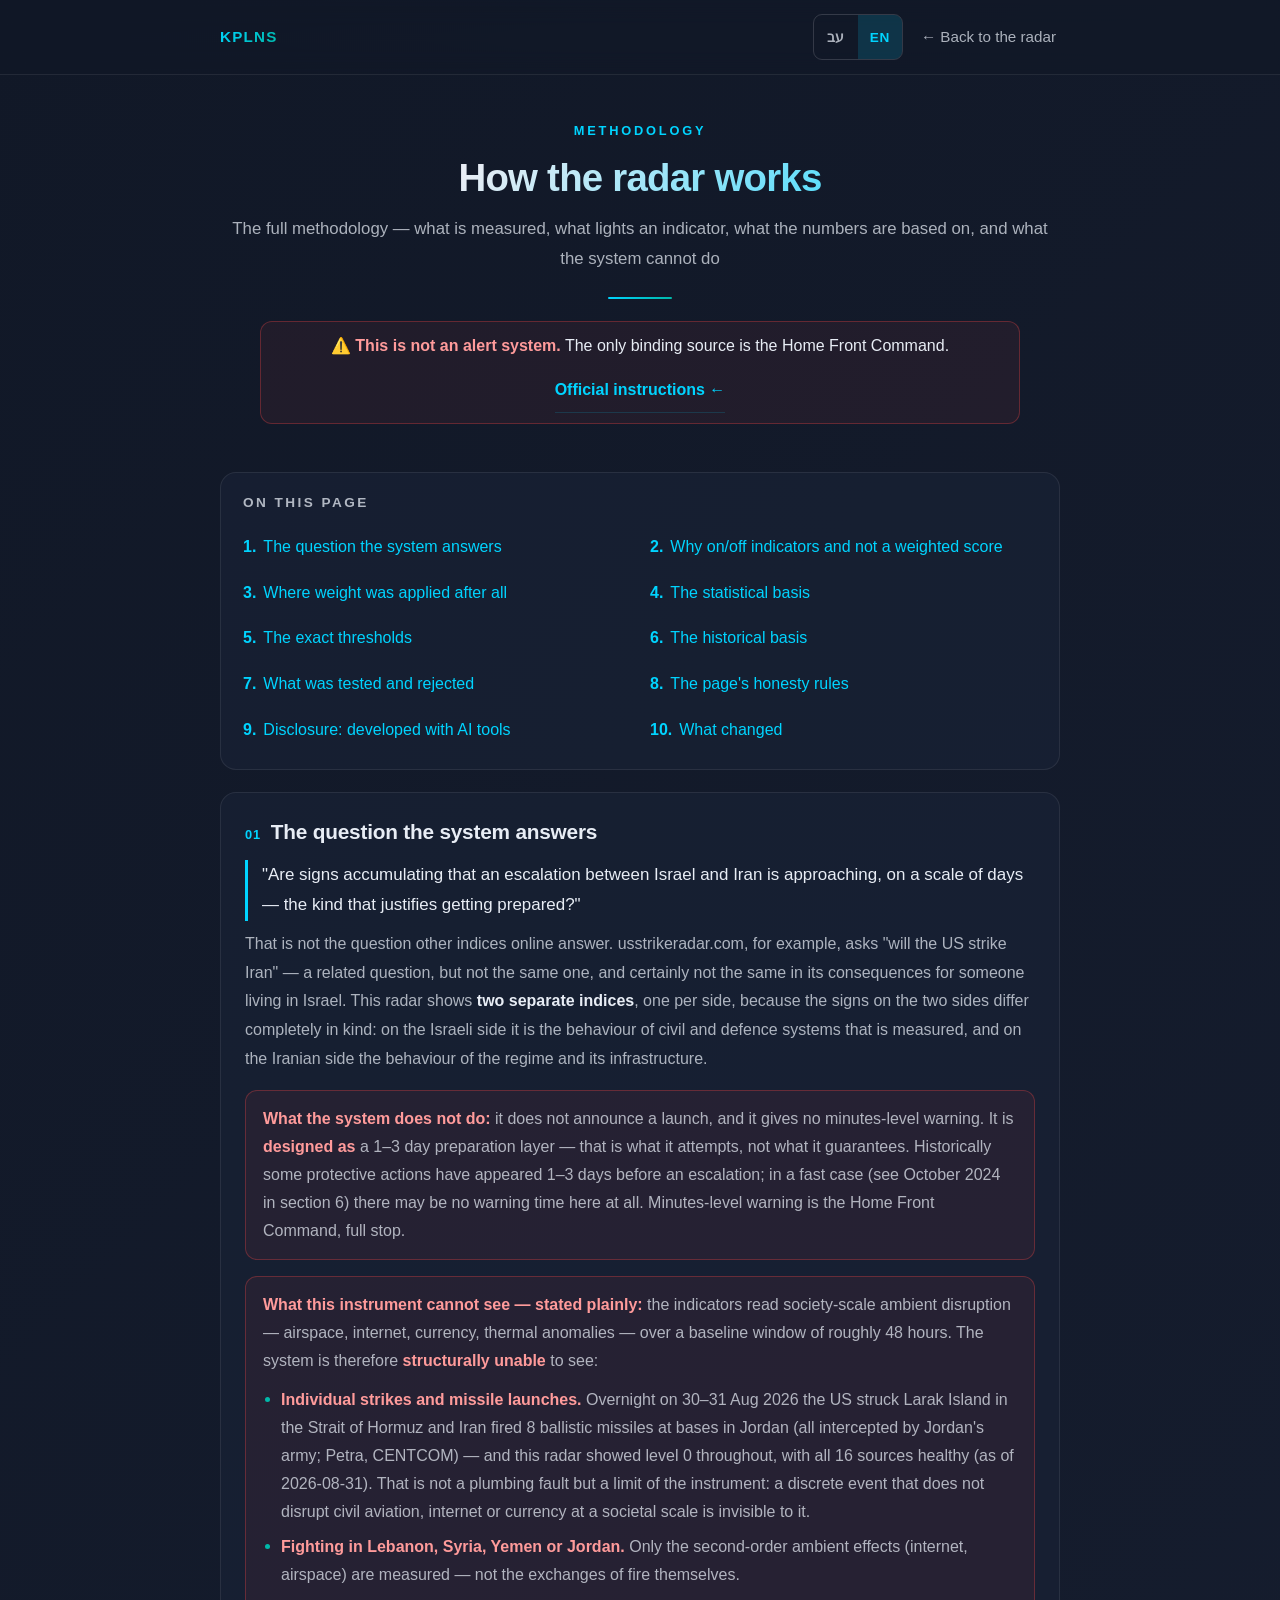
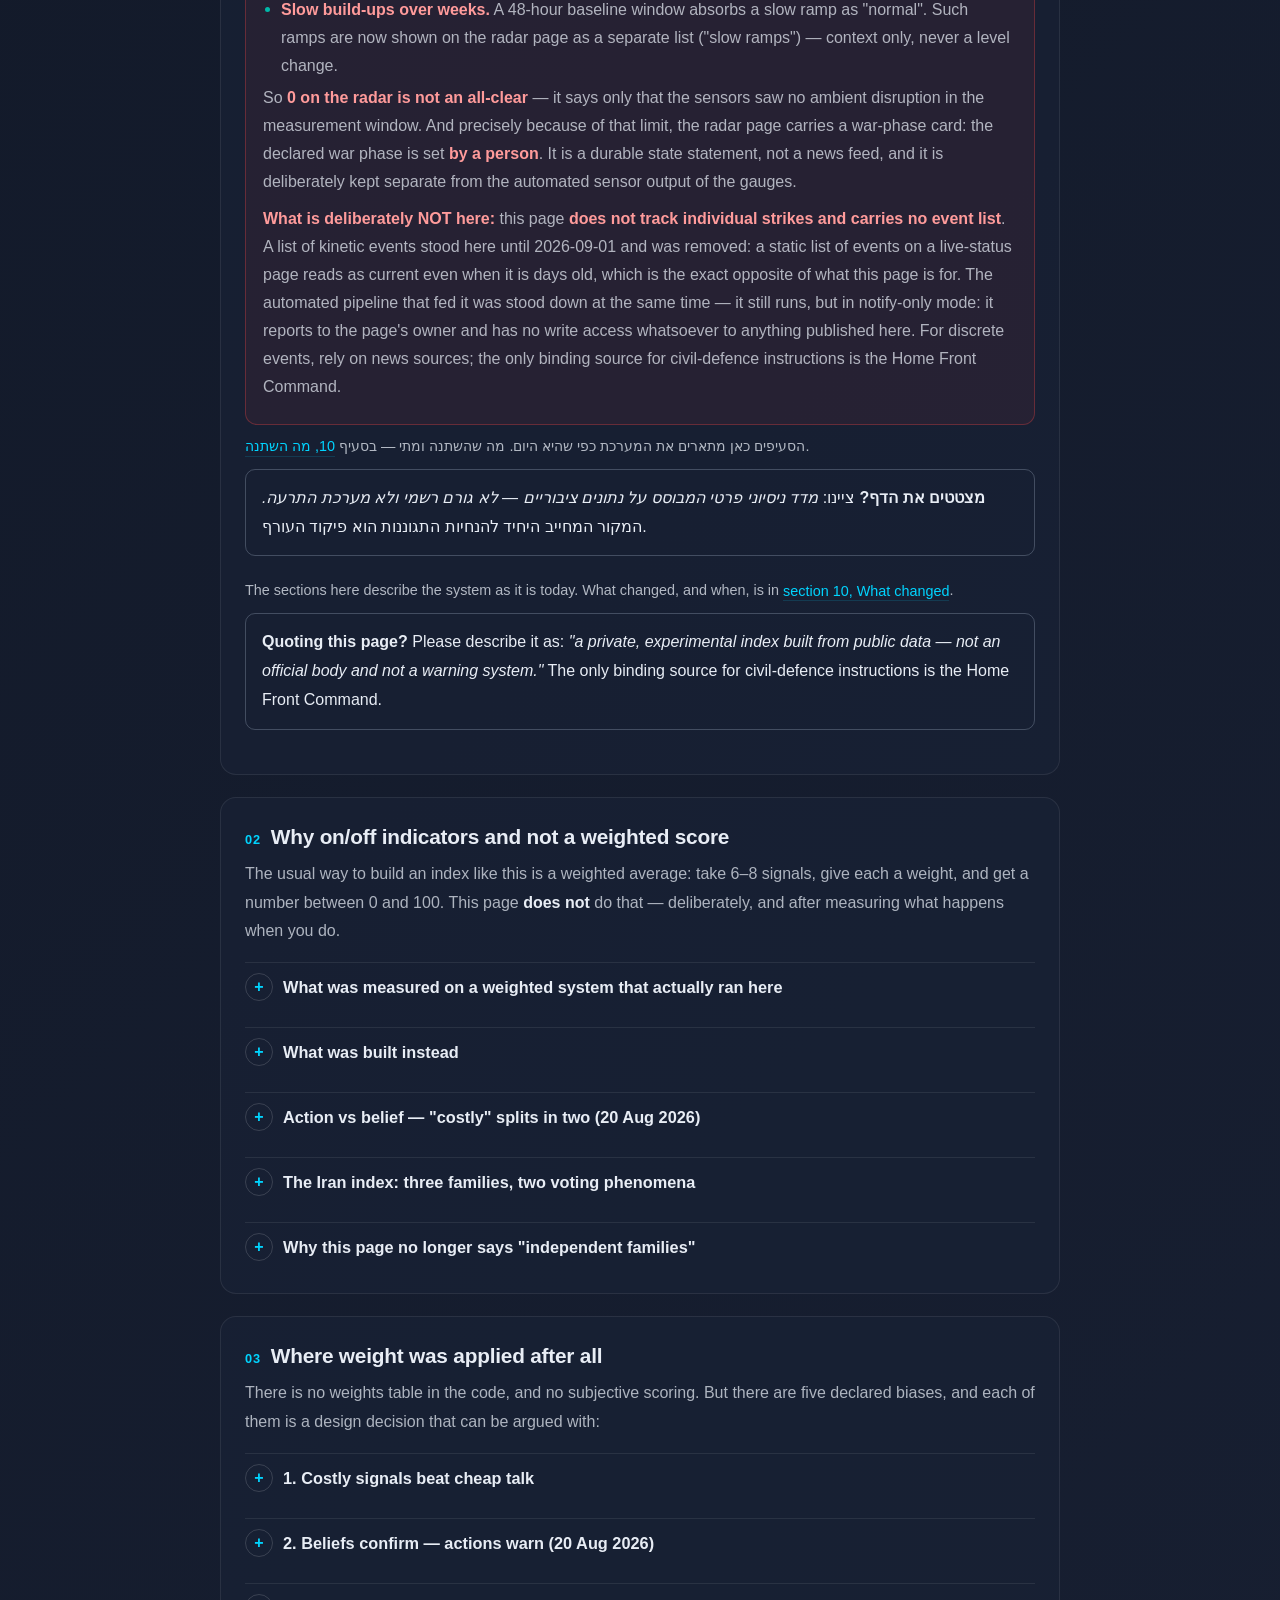
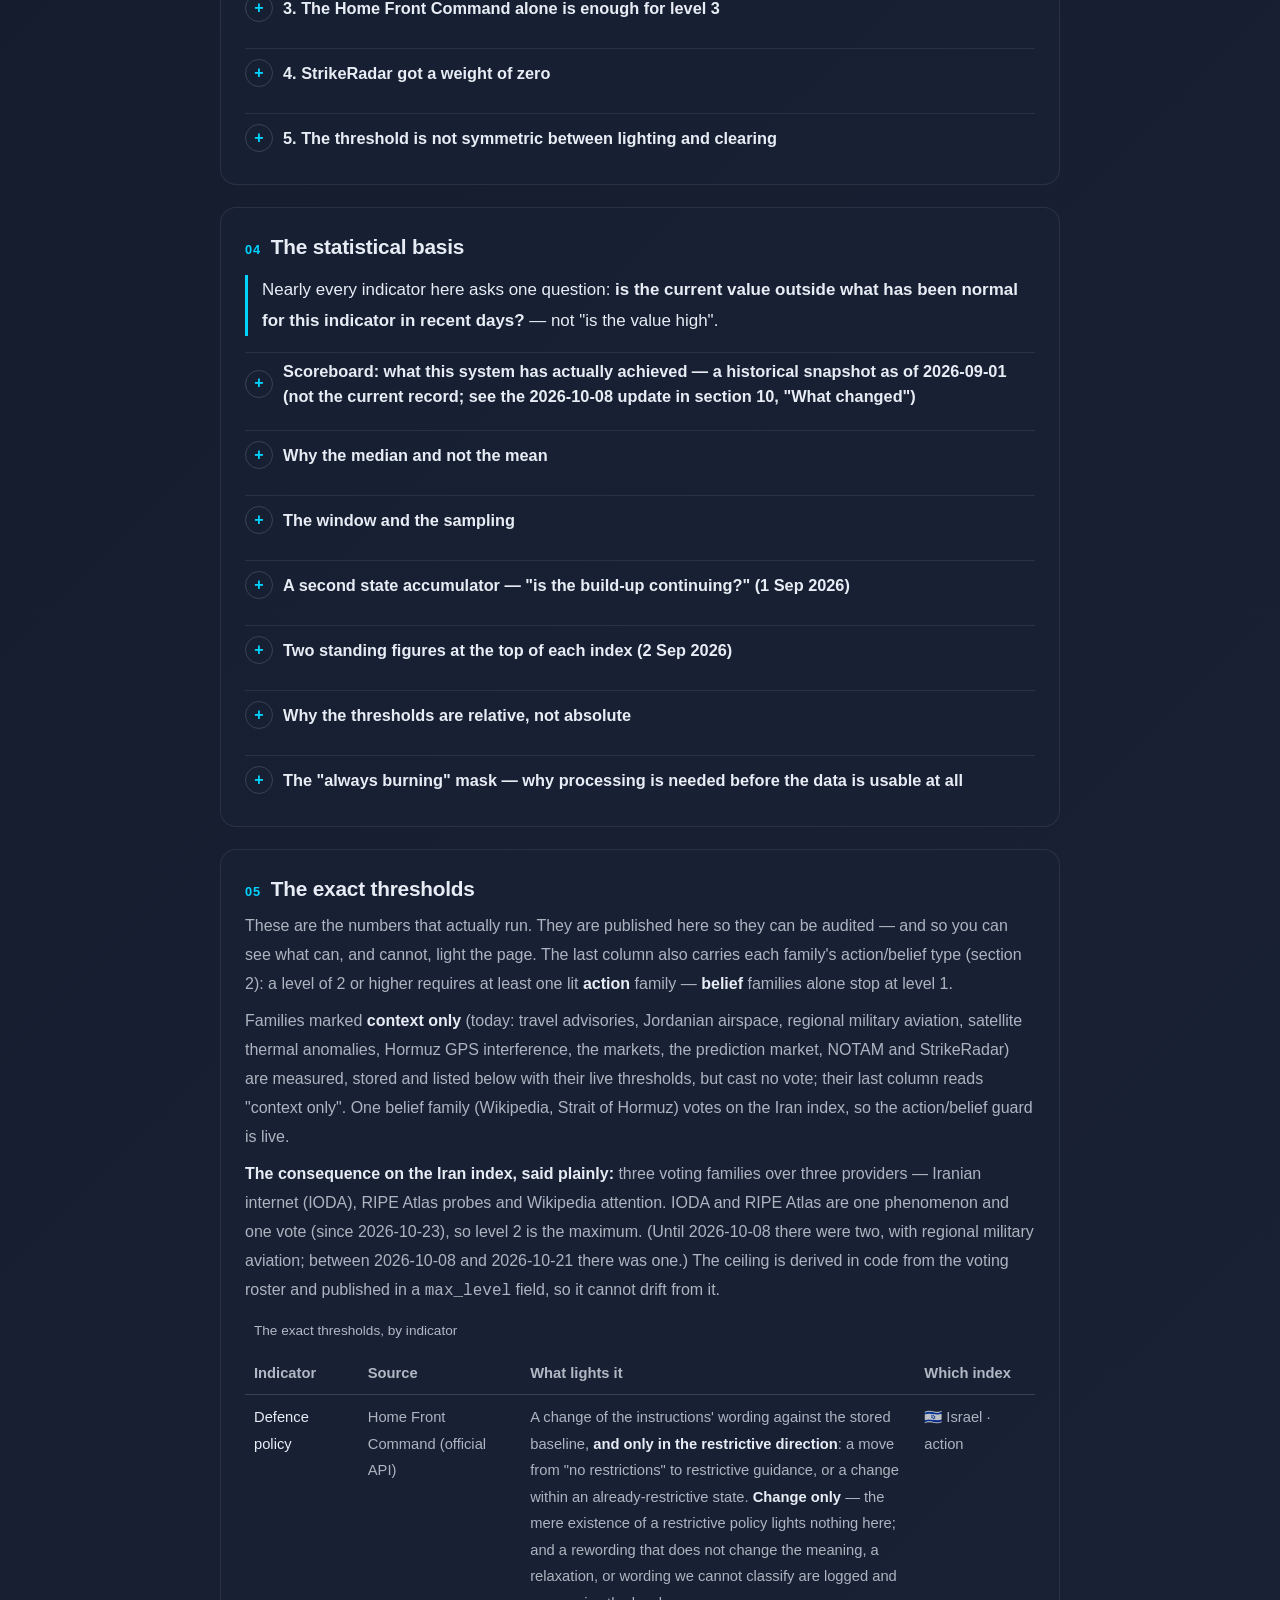
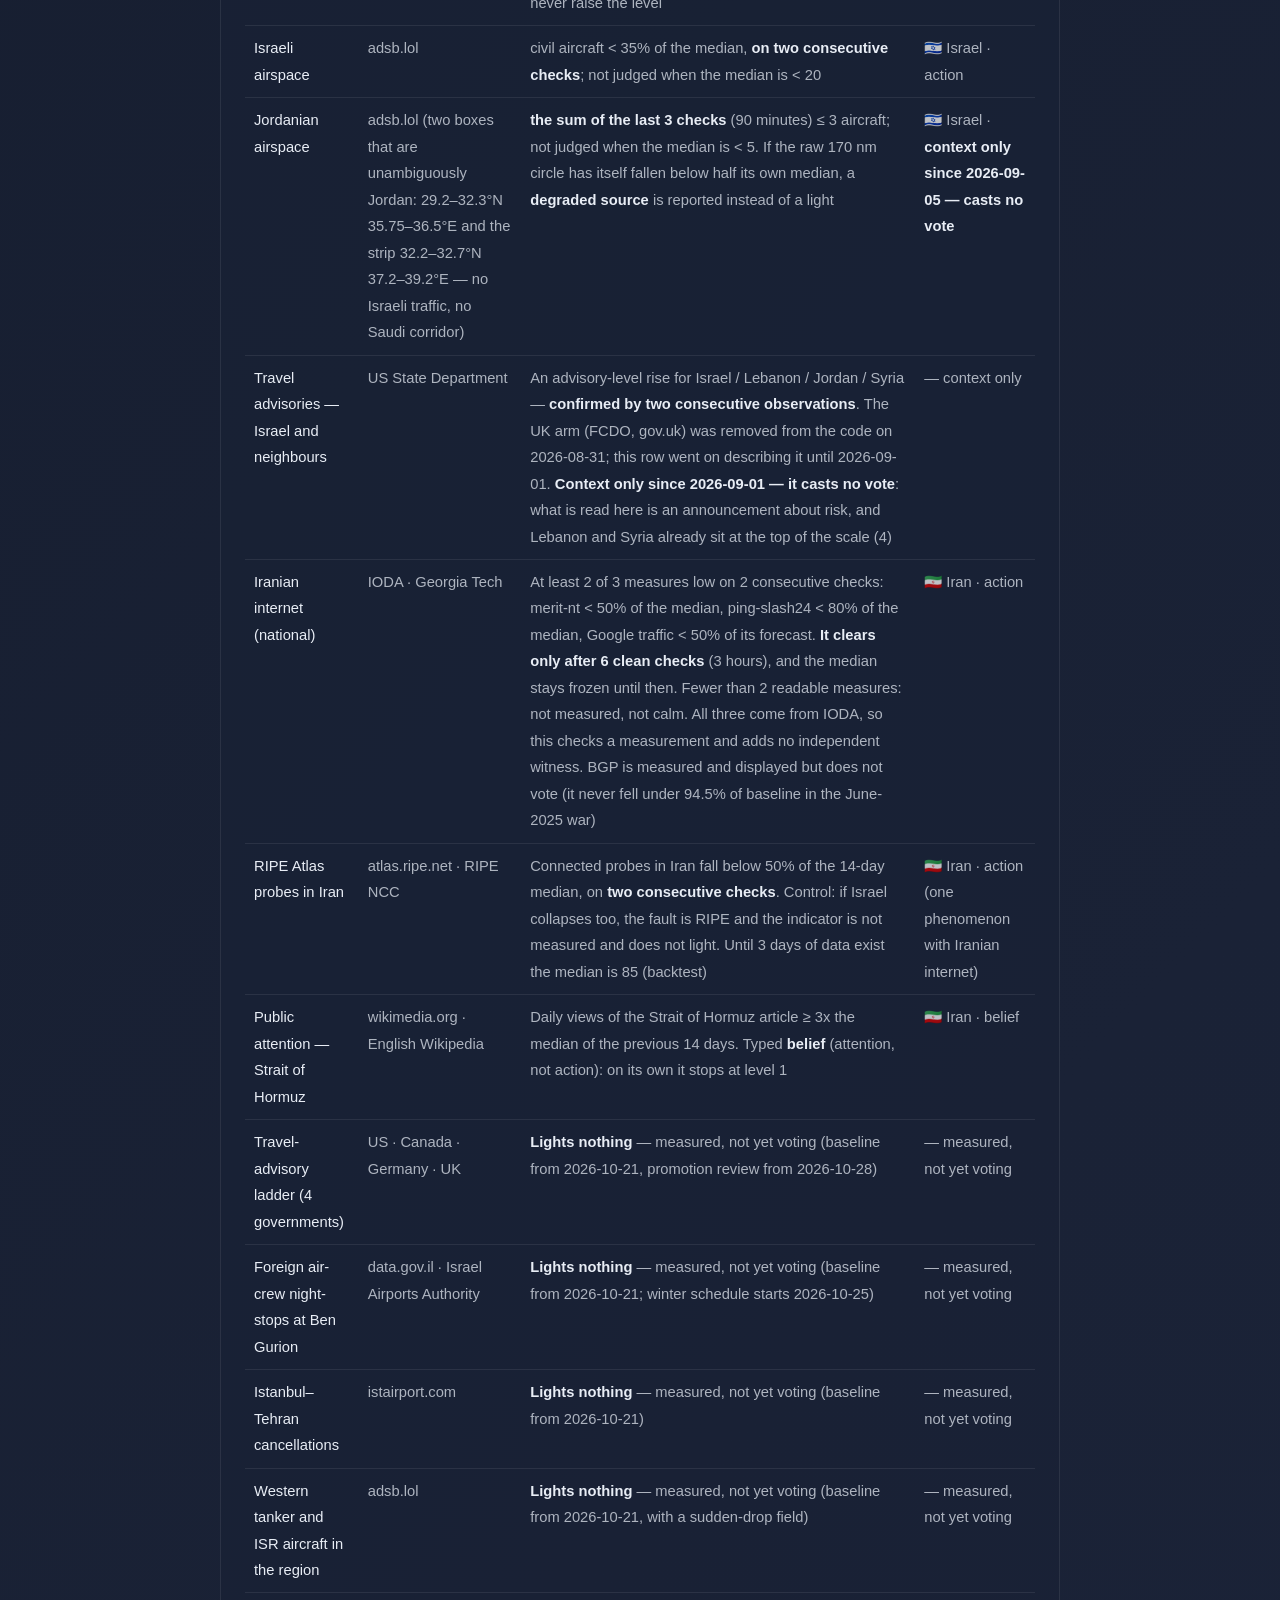
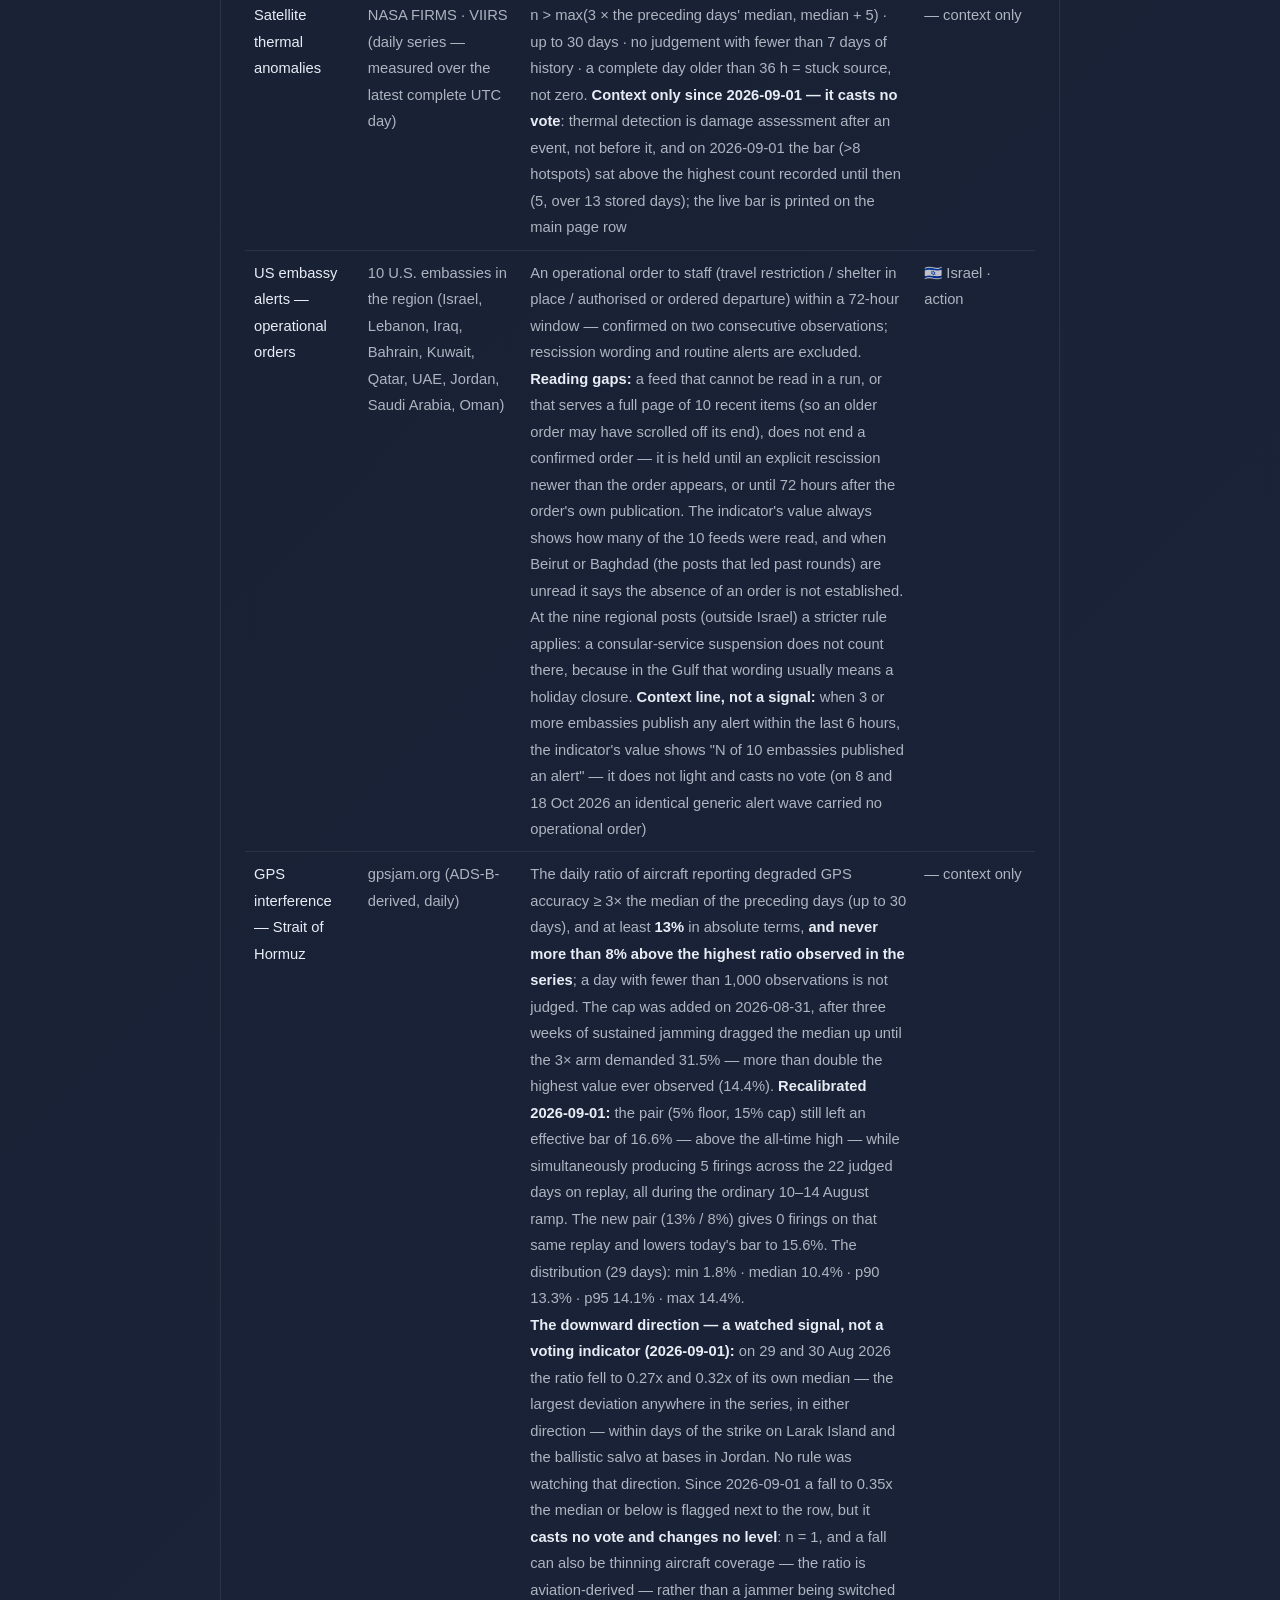
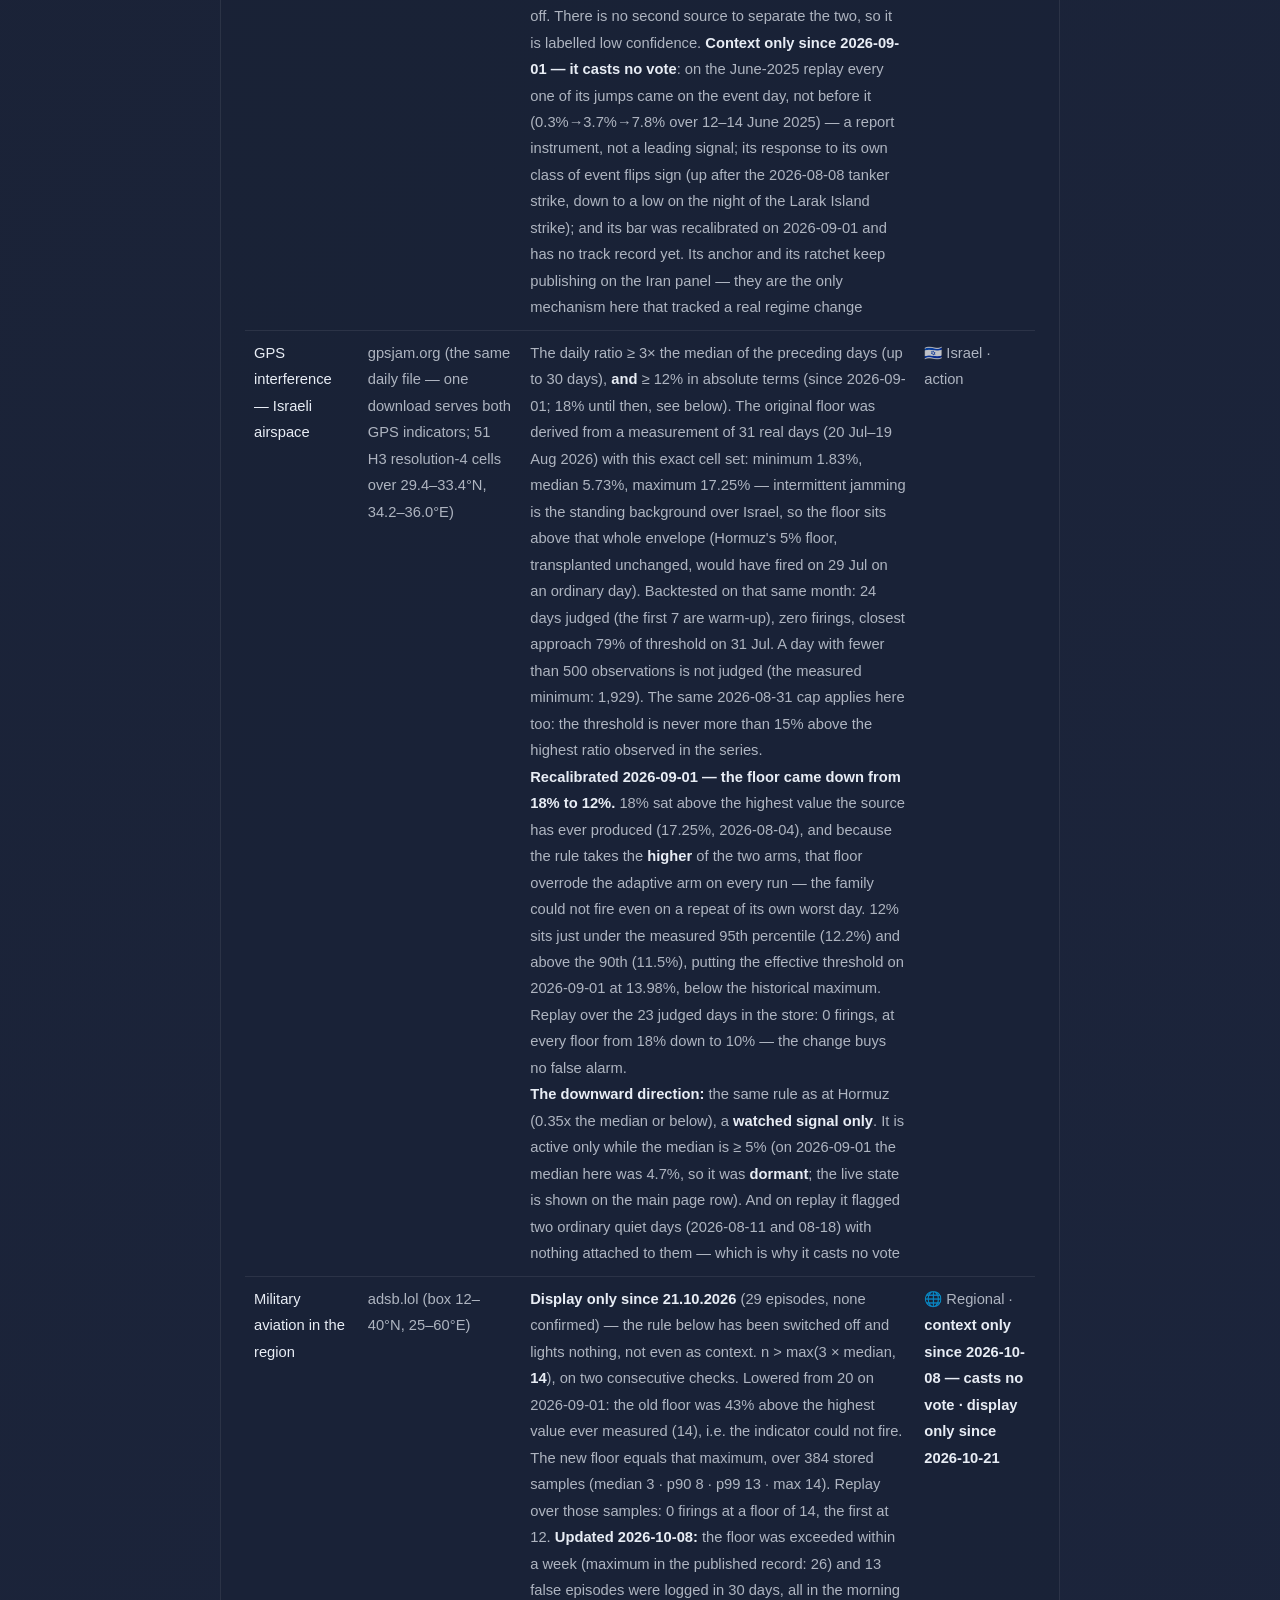
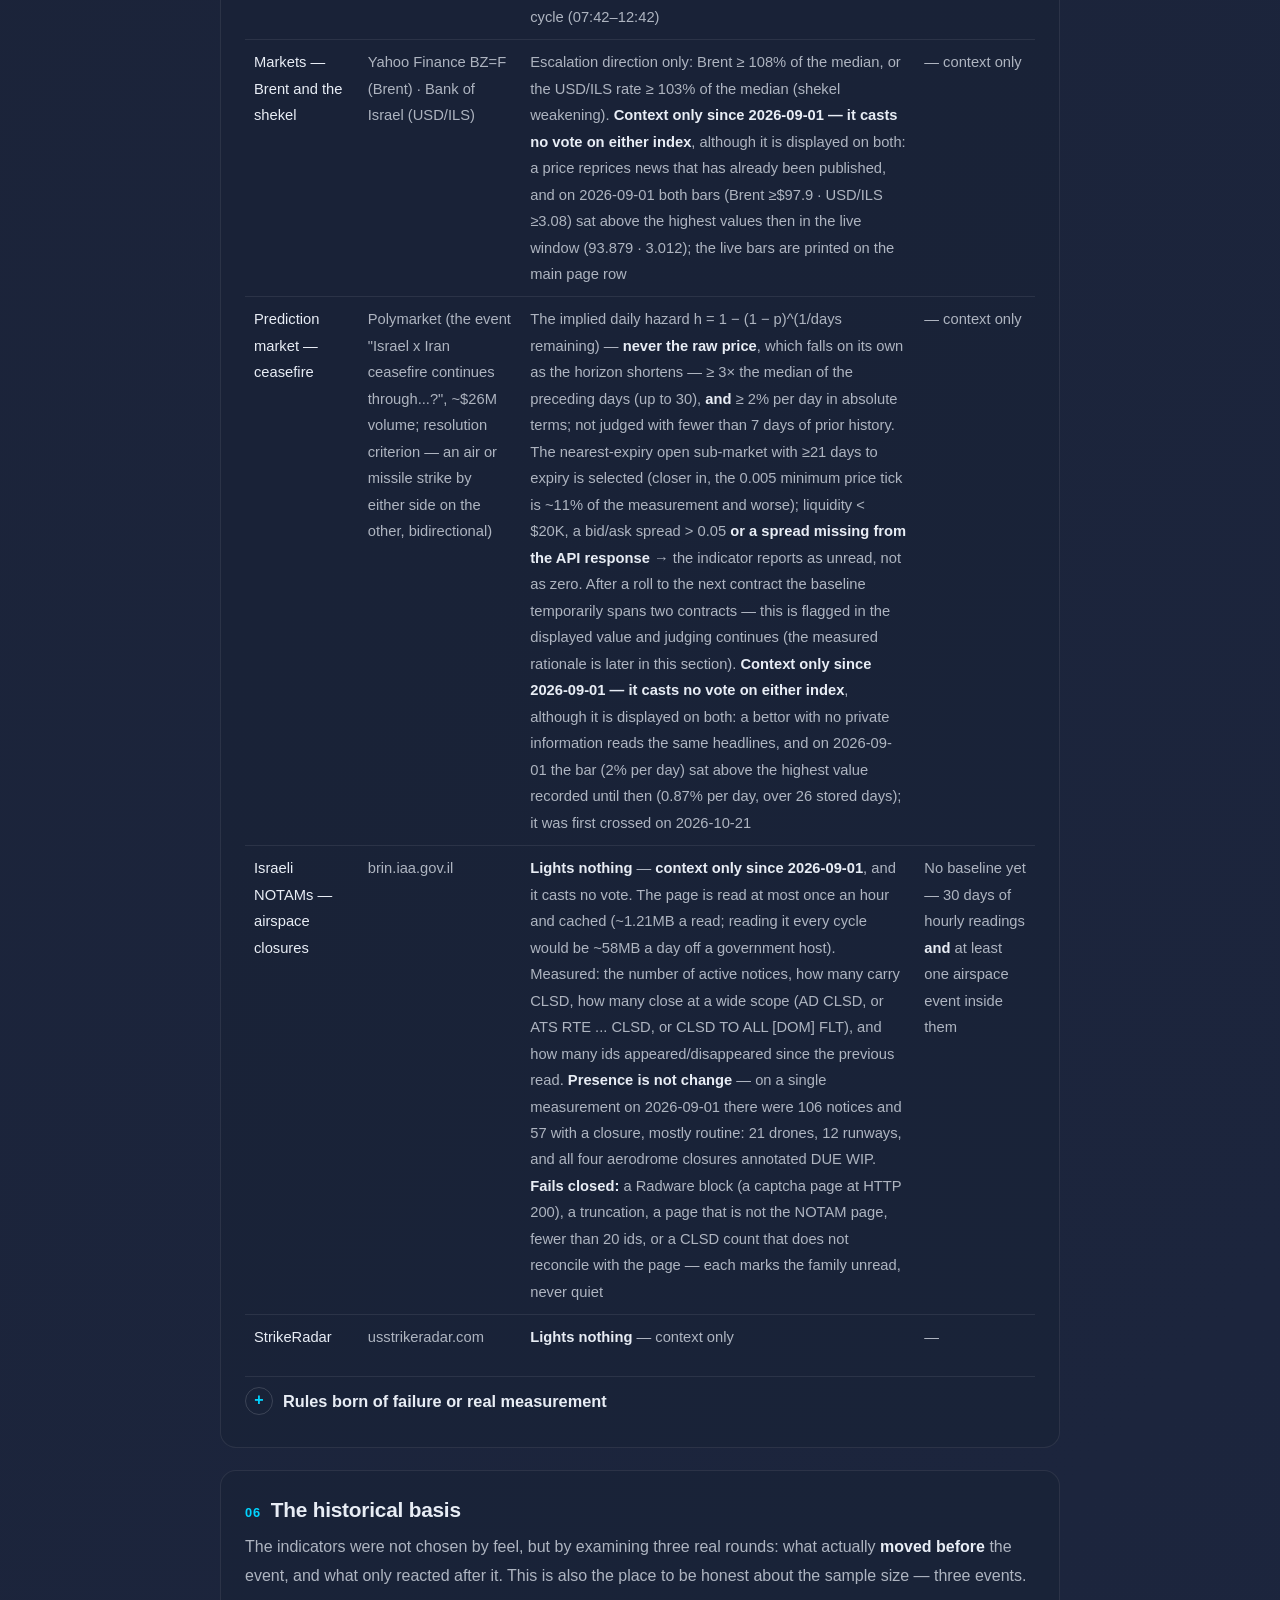
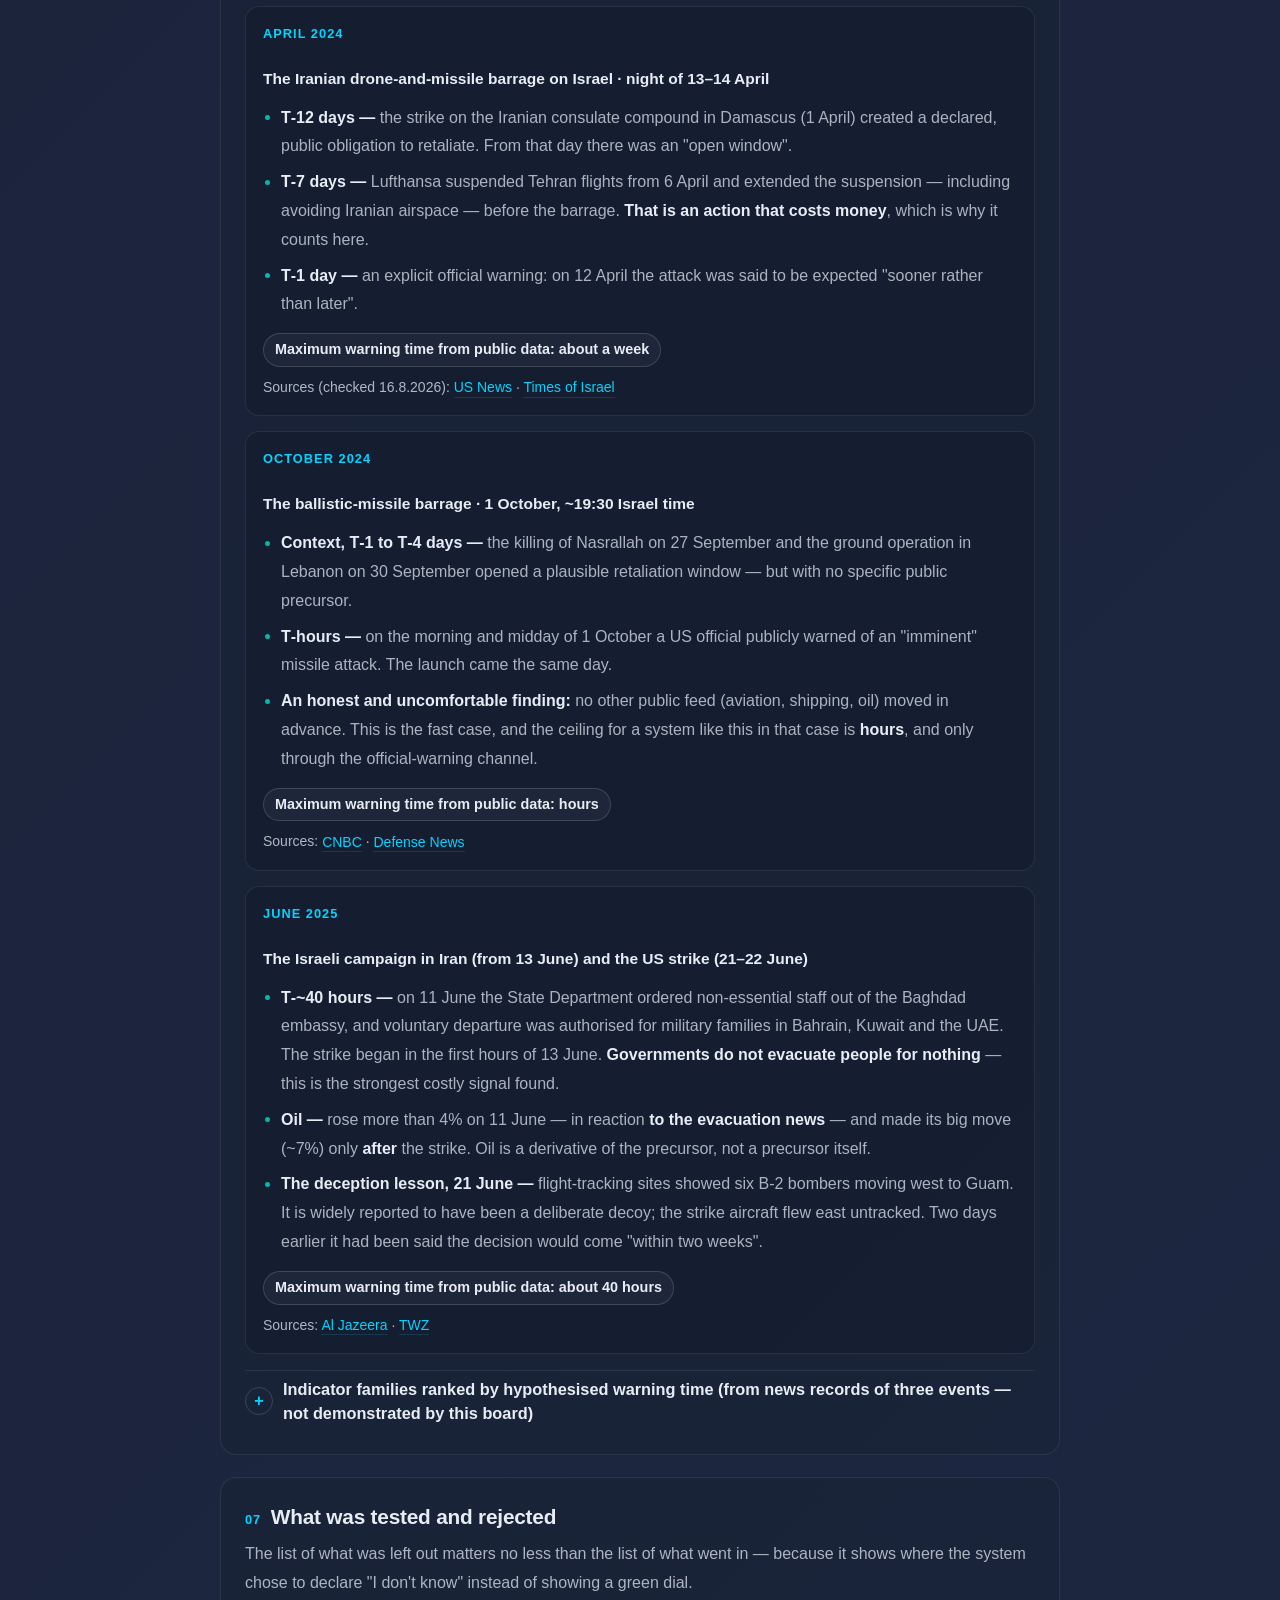
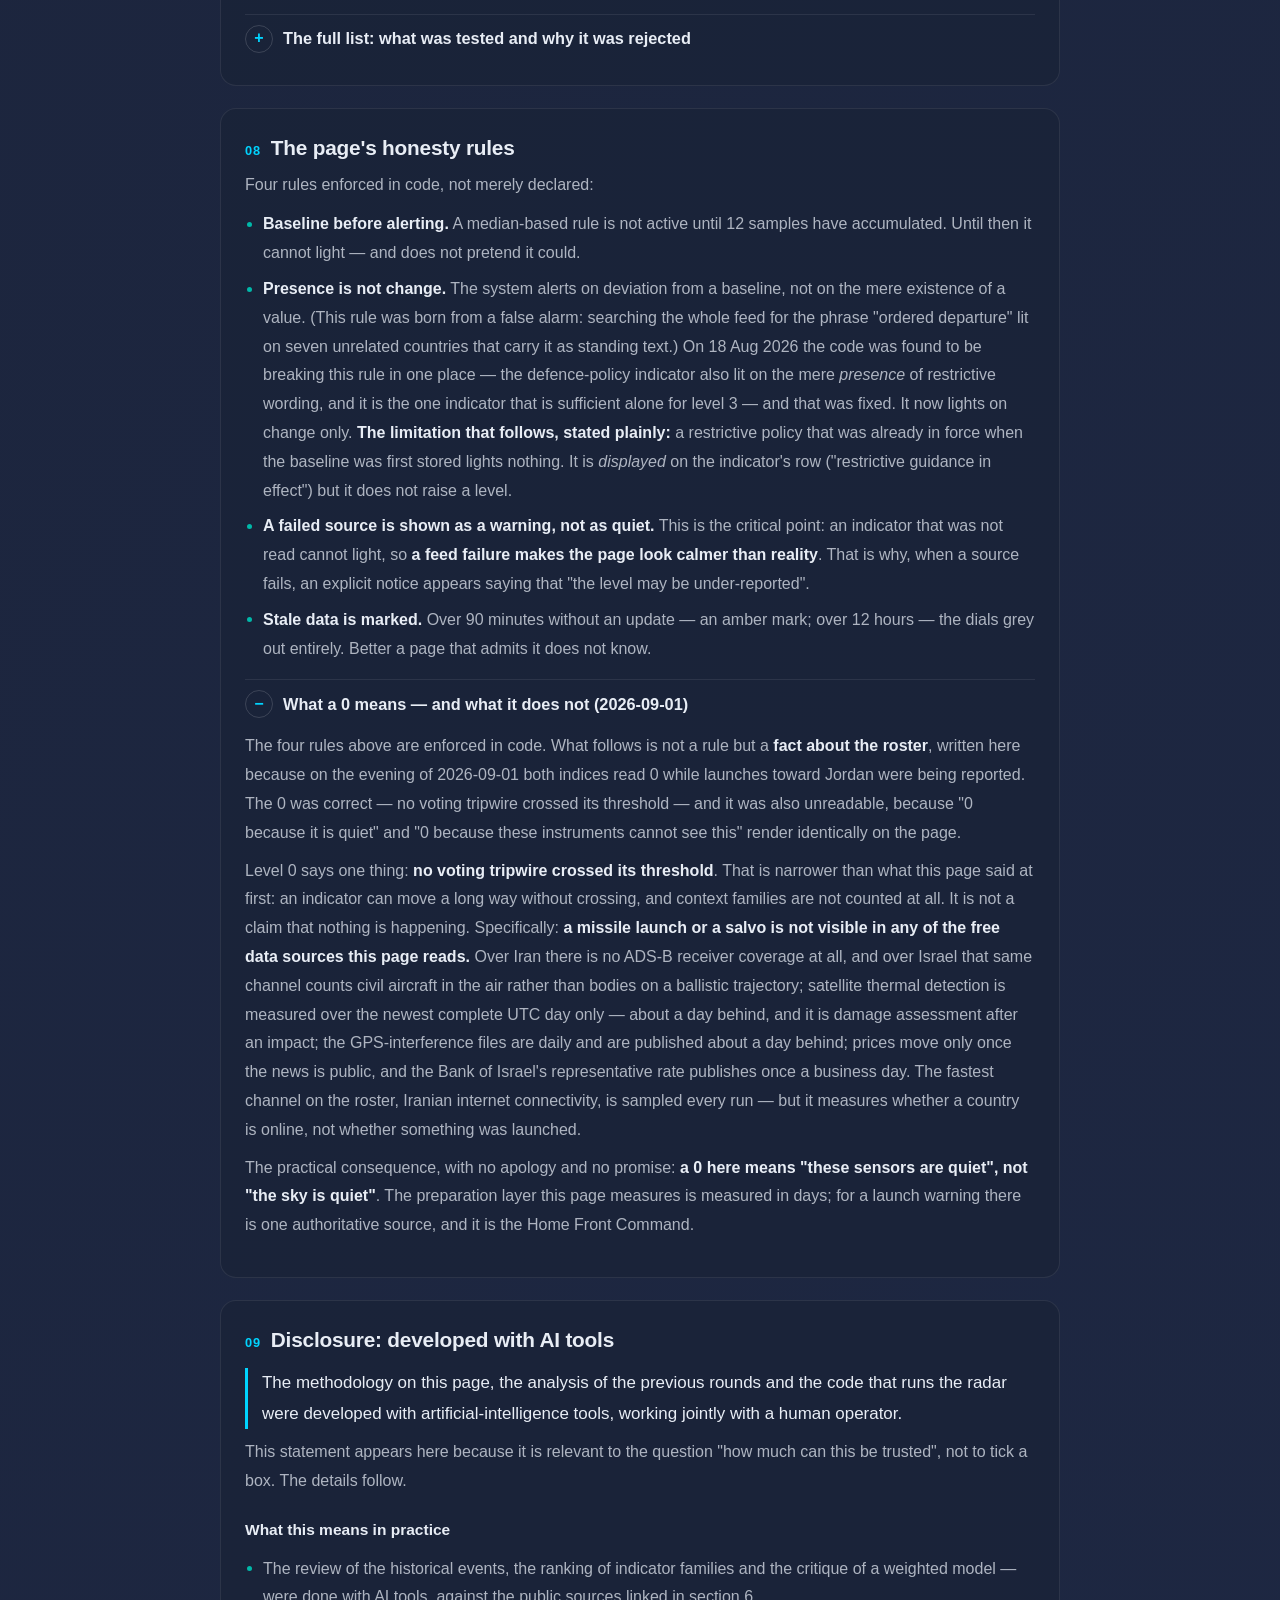
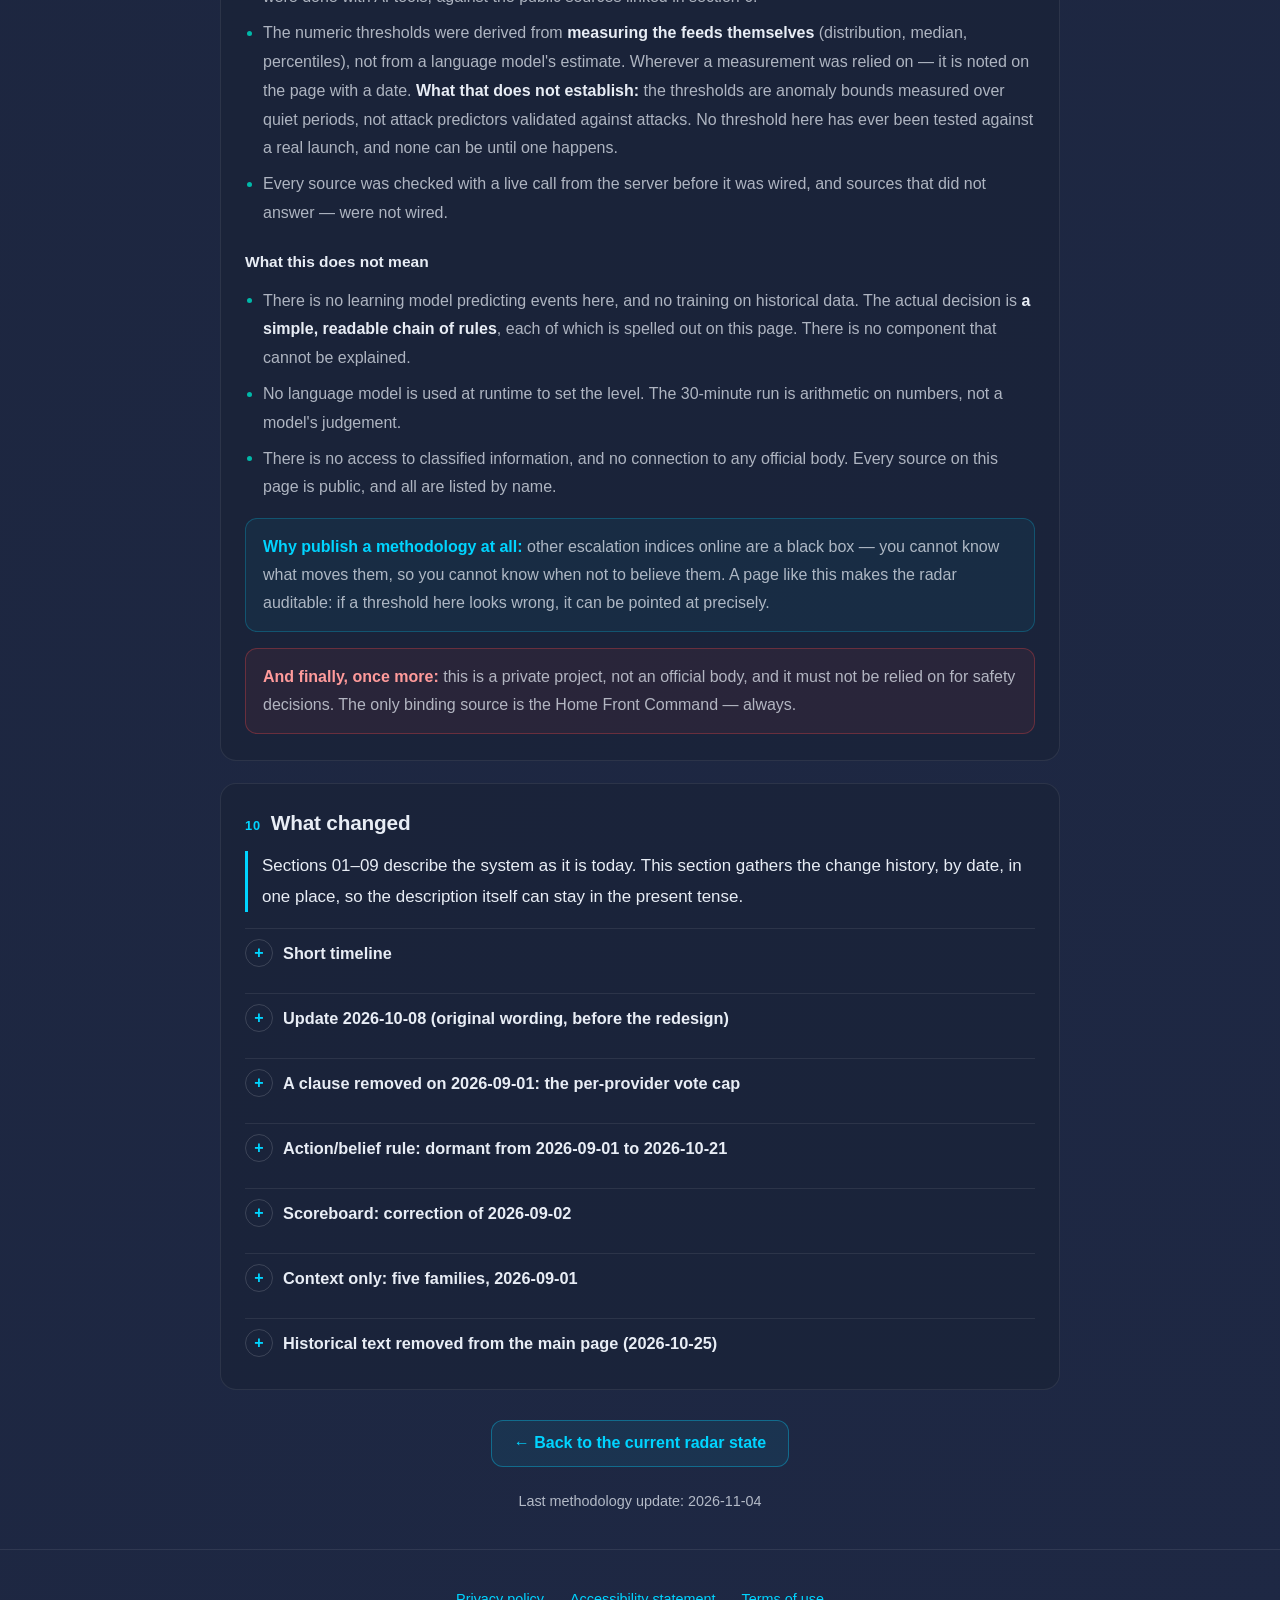
==== commit be1685a5: "radar: il=0 ir=0 (heartbeat)" ====
--- a/radar/methodology.html
+++ b/radar/methodology.html
@@ -364,7 +364,7 @@
 </style>
 <script type="application/ld+json">
 {"@context":"https://schema.org","@graph":[
-  {"@type":"WebPage","@id":"https://kplns.com/radar/methodology.html#webpage","url":"https://kplns.com/radar/methodology.html","dateModified":"2026-10-25","name":"מתודולוגיה — ראדאר הסלמה ישראל ואיראן","description":"איך נקבעת הרמה, מה מדליק כל מדד, על מה מבוססים הספים, ומה המערכת לא יכולה לעשות.","inLanguage":["he-IL","en"],"breadcrumb":{"@id":"https://kplns.com/radar/methodology.html#breadcrumb"}},
+  {"@type":"WebPage","@id":"https://kplns.com/radar/methodology.html#webpage","url":"https://kplns.com/radar/methodology.html","dateModified":"2026-11-04","name":"מתודולוגיה — ראדאר הסלמה ישראל ואיראן","description":"איך נקבעת הרמה, מה מדליק כל מדד, על מה מבוססים הספים, ומה המערכת לא יכולה לעשות.","inLanguage":["he-IL","en"],"breadcrumb":{"@id":"https://kplns.com/radar/methodology.html#breadcrumb"}},
   {"@type":"BreadcrumbList","@id":"https://kplns.com/radar/methodology.html#breadcrumb","itemListElement":[
     {"@type":"ListItem","position":1,"name":"ראדאר הסלמה","item":"https://kplns.com/radar/"},
     {"@type":"ListItem","position":2,"name":"מתודולוגיה","item":"https://kplns.com/radar/methodology.html"}
@@ -1493,12 +1493,13 @@
             הוא הכרזה על סיכון, ולבנון וסוריה כבר על תקרת הסולם
             (4)</td><td data-label="לאיזה מדד">— הקשר בלבד</td></tr>
         <tr><td data-label="">אינטרנט באיראן (ארצי)</td><td data-label="מקור">IODA · Georgia Tech</td>
-            <td class="num-cell" data-label="מה מדליק">merit-nt &lt; 50% מהחציון.
-            <b>merit-nt היא זרוע ההצבעה היחידה מ-1.9.2026</b>; BGP
-            ו-ping-slash24 נמדדים ומוצגים אך אינם מצביעים (BGP במלחמת יוני
-            2025 לא ירד מ-94.5% מהבסיס; ping-slash24 הוסר מההצבעה ב-1.9.2026
-            אחרי שנמצא החירש מבין השתיים בשחזור על 96 הדגימות
-            השמורות)</td><td data-label="לאיזה מדד"><span aria-hidden="true">🇮🇷</span> איראן · פעולה</td></tr>
+            <td class="num-cell" data-label="מה מדליק">לפחות 2 מתוך 3 מדידות
+            נמוכות ב-2 בדיקות רצופות: merit-nt &lt; 50% מהחציון,
+            ping-slash24 &lt; 80% מהחציון, Google &lt; 50% מהתחזית.
+            <b>נכבה רק אחרי 6 בדיקות תקינות</b> (3 שעות), והחציון מוקפא עד אז.
+            פחות מ-2 מדידות קריאות: לא נמדד, לא רגוע. שלוש המדידות מגיעות
+            מ-IODA, ולכן זה אימות מדידה ולא עדות עצמאית. BGP נמדד ומוצג אך
+            אינו מצביע (במלחמת יוני 2025 לא ירד מ-94.5% מהבסיס)</td><td data-label="לאיזה מדד"><span aria-hidden="true">🇮🇷</span> איראן · פעולה</td></tr>
         <tr><td data-label="">חיישני RIPE Atlas באיראן</td><td data-label="מקור">atlas.ripe.net · RIPE NCC</td>
             <td data-label="מה מדליק">מספר החיישנים המחוברים באיראן יורד מתחת ל-50% מחציון 14 הימים, <b>בשתי בדיקות רצופות</b>. בקרה: אם גם ישראל קורסת — התקלה ב-RIPE, והמדד אינו נמדד ולא נדלק. עד 3 ימי נתונים החציון הוא 85 (שחזור)</td><td data-label="לאיזה מדד"><span aria-hidden="true">🇮🇷</span> איראן · פעולה (תופעה אחת עם אינטרנט באיראן)</td></tr>
         <tr><td data-label="">עניין ציבורי — מצר הורמוז</td><td data-label="מקור">wikimedia.org · ויקיפדיה האנגלית</td>
@@ -1783,13 +1784,15 @@
             announcement about risk, and Lebanon and Syria already sit at the
             top of the scale (4)</td><td data-label="Which index">— context only</td></tr>
         <tr><td data-label="">Iranian internet (national)</td><td data-label="Source">IODA · Georgia Tech</td>
-            <td class="num-cell" data-label="What lights it">merit-nt &lt; 50% of the median.
-            <b>merit-nt is the only voting arm since 2026-09-01</b>; BGP and
-            ping-slash24 are measured and displayed but do not vote (BGP never
-            fell under 94.5% of baseline in the June-2025 war; ping-slash24
-            was removed from the vote on 2026-09-01 after it was found to be
-            the deafer of the two on a replay over the 96 stored
-            samples)</td><td data-label="Which index"><span aria-hidden="true">🇮🇷</span> Iran · action</td></tr>
+            <td class="num-cell" data-label="What lights it">At least 2 of 3 measures
+            low on 2 consecutive checks: merit-nt &lt; 50% of the median,
+            ping-slash24 &lt; 80% of the median, Google traffic &lt; 50% of its forecast.
+            <b>It clears only after 6 clean checks</b> (3 hours), and the median
+            stays frozen until then. Fewer than 2 readable measures: not
+            measured, not calm. All three come from IODA, so this checks a
+            measurement and adds no independent witness. BGP is measured and
+            displayed but does not vote (it never fell under 94.5% of baseline
+            in the June-2025 war)</td><td data-label="Which index"><span aria-hidden="true">🇮🇷</span> Iran · action</td></tr>
         <tr><td data-label="">RIPE Atlas probes in Iran</td><td data-label="Source">atlas.ripe.net · RIPE NCC</td>
             <td data-label="What lights it">Connected probes in Iran fall below 50% of the 14-day median, on <b>two consecutive checks</b>. Control: if Israel collapses too, the fault is RIPE and the indicator is not measured and does not light. Until 3 days of data exist the median is 85 (backtest)</td><td data-label="Which index"><span aria-hidden="true">🇮🇷</span> Iran · action (one phenomenon with Iranian internet)</td></tr>
         <tr><td data-label="">Public attention — Strait of Hormuz</td><td data-label="Source">wikimedia.org · English Wikipedia</td>
@@ -2750,6 +2753,7 @@
       <li><b>21.10.2026</b> — המדד האיראני נשען על שלוש משפחות מצביעות; משפחת דעה אחת (ויקיפדיה, מצר הורמוז) הפעילה מחדש את מסנן הפעולה/דעה; נוספו ארבע שורות "נמדד, עוד לא מצביע"; קריאת נפט ברנט עברה ל-Yahoo Finance.</li>
       <li><b>23.10.2026</b> — אינטרנט באיראן (IODA) וחיישני RIPE Atlas נספרים כתופעה אחת וקול אחד; רמה 2 היא המקסימום במדד האיראני. עד 23.10.2026 נרשמו מאז 5.9.2026 לפחות 32 הדלקות (נבדק ידנית), ואף אחת לא אושרה כאירוע.</li>
       <li><b>25.10.2026</b> — העמוד הראשי עוצב מחדש: הפסקאות ההיסטוריות והבלוק המתודולוגי המוטמע הוצאו ממנו ונאספו כאן.</li>
+      <li><b>4.11.2026</b> — אינטרנט באיראן עבר לכלל של 2 מתוך 3 (merit-nt, ping-slash24 ו-Google): נדלק אחרי 2 בדיקות רצופות שבהן לפחות 2 מדידות נמוכות, ונכבה אחרי 6 בדיקות תקינות. בשחזור על שלוש ההשבתות (יוני 2025, ינואר 2026, פברואר־מרץ 2026) ועל יולי ואוקטובר 2026, הכלל הקודם נתן 65 אפיזודות, 10 מהן מחוץ להשבתות; גרסה שרצה בצל (3 בדיקות, כיבוי מיד) נתנה 15; הכלל החדש נתן 3, אחת לכל השבתה, אפס מחוץ להשבתות, ונדלק 0–30 דקות אחרי הכלל הקודם. עם מגבלת 72 השעות על הקפאת החציון אותו שחזור נותן 10 אפיזודות, כולן בתוך ההשבתות. הכלל נבחר על אותם נתונים שעליהם נבדק, ויש רק 3 אירועים. הירידה של 18.10.2026 הייתה כנראה אמיתית והכלל לא תופס אותה, כי רק בדיקה אחת עברה את הסף. שלוש המדידות מגיעות מאותו מקור (IODA), כך שזה אימות מדידה ולא עדות עצמאית. הסמן מראה השבתה בזמן שהיא קורית ולא חוזה אותה.</li>
       <li>במדד האיראני: מ-1.9.2026 עד 8.10.2026 שתי משפחות מצביעות, בין 8.10.2026 ל-21.10.2026 אחת, ומ-21.10.2026 שלוש.</li>
     </ul>
     </div></details>
@@ -2822,6 +2826,7 @@
       <li><b>2026-10-21</b> — the Iran index came to rest on three voting families; one belief family (Wikipedia, Strait of Hormuz) revived the action/belief guard; four "measured, not yet voting" rows were added; the Brent-crude read moved to Yahoo Finance.</li>
       <li><b>2026-10-23</b> — Iranian internet (IODA) and RIPE Atlas probes count as one phenomenon and one vote; level 2 is the maximum on the Iran index. By 2026-10-23, at least 32 lit episodes had been logged since 2026-09-05 (reviewed by hand), none confirmed as an event.</li>
       <li><b>2026-10-25</b> — the main page was redesigned: its historical paragraphs and the inline methodology block were taken out of it and gathered here.</li>
+      <li><b>2026-11-04</b> — Iranian internet moved to a 2-of-3 rule (merit-nt, ping-slash24 and Google): it lights after 2 consecutive checks with at least 2 measures low, and clears after 6 clean checks. Replayed over the three shutdowns (June 2025, January 2026, February-March 2026) plus July and October 2026, the previous rule gave 65 episodes, 10 of them outside shutdowns; a shadow version (3 checks, immediate clear) gave 15; the new rule gave 3, one per shutdown, none outside, lighting 0-30 minutes after the previous rule. With the 72-hour limit on the median freeze the same replay gives 10 episodes, all inside the shutdowns. The rule was chosen on the data it was tested on, and there are only 3 events. The drop of 2026-10-18 was probably real and the rule does not catch it, because only one check crossed the bar. All three measures come from one source (IODA), so this checks a measurement and adds no independent witness. The indicator shows a shutdown while it happens; it does not predict one.</li>
       <li>Iran index voting families: two from 2026-09-01 to 2026-10-08, one between 2026-10-08 and 2026-10-21, three since 2026-10-21.</li>
     </ul>
     </div></details>
@@ -2891,7 +2896,7 @@
     <a href="/radar/"><span data-lang="he">← חזרה למצב הנוכחי בראדאר</span><span data-lang="en">← Back to the current radar state</span></a>
   </div>
 
-  <div class="stamp">Last methodology update: 2026-10-25</div>
+  <div class="stamp">Last methodology update: 2026-11-04</div>
 
   </main>
 
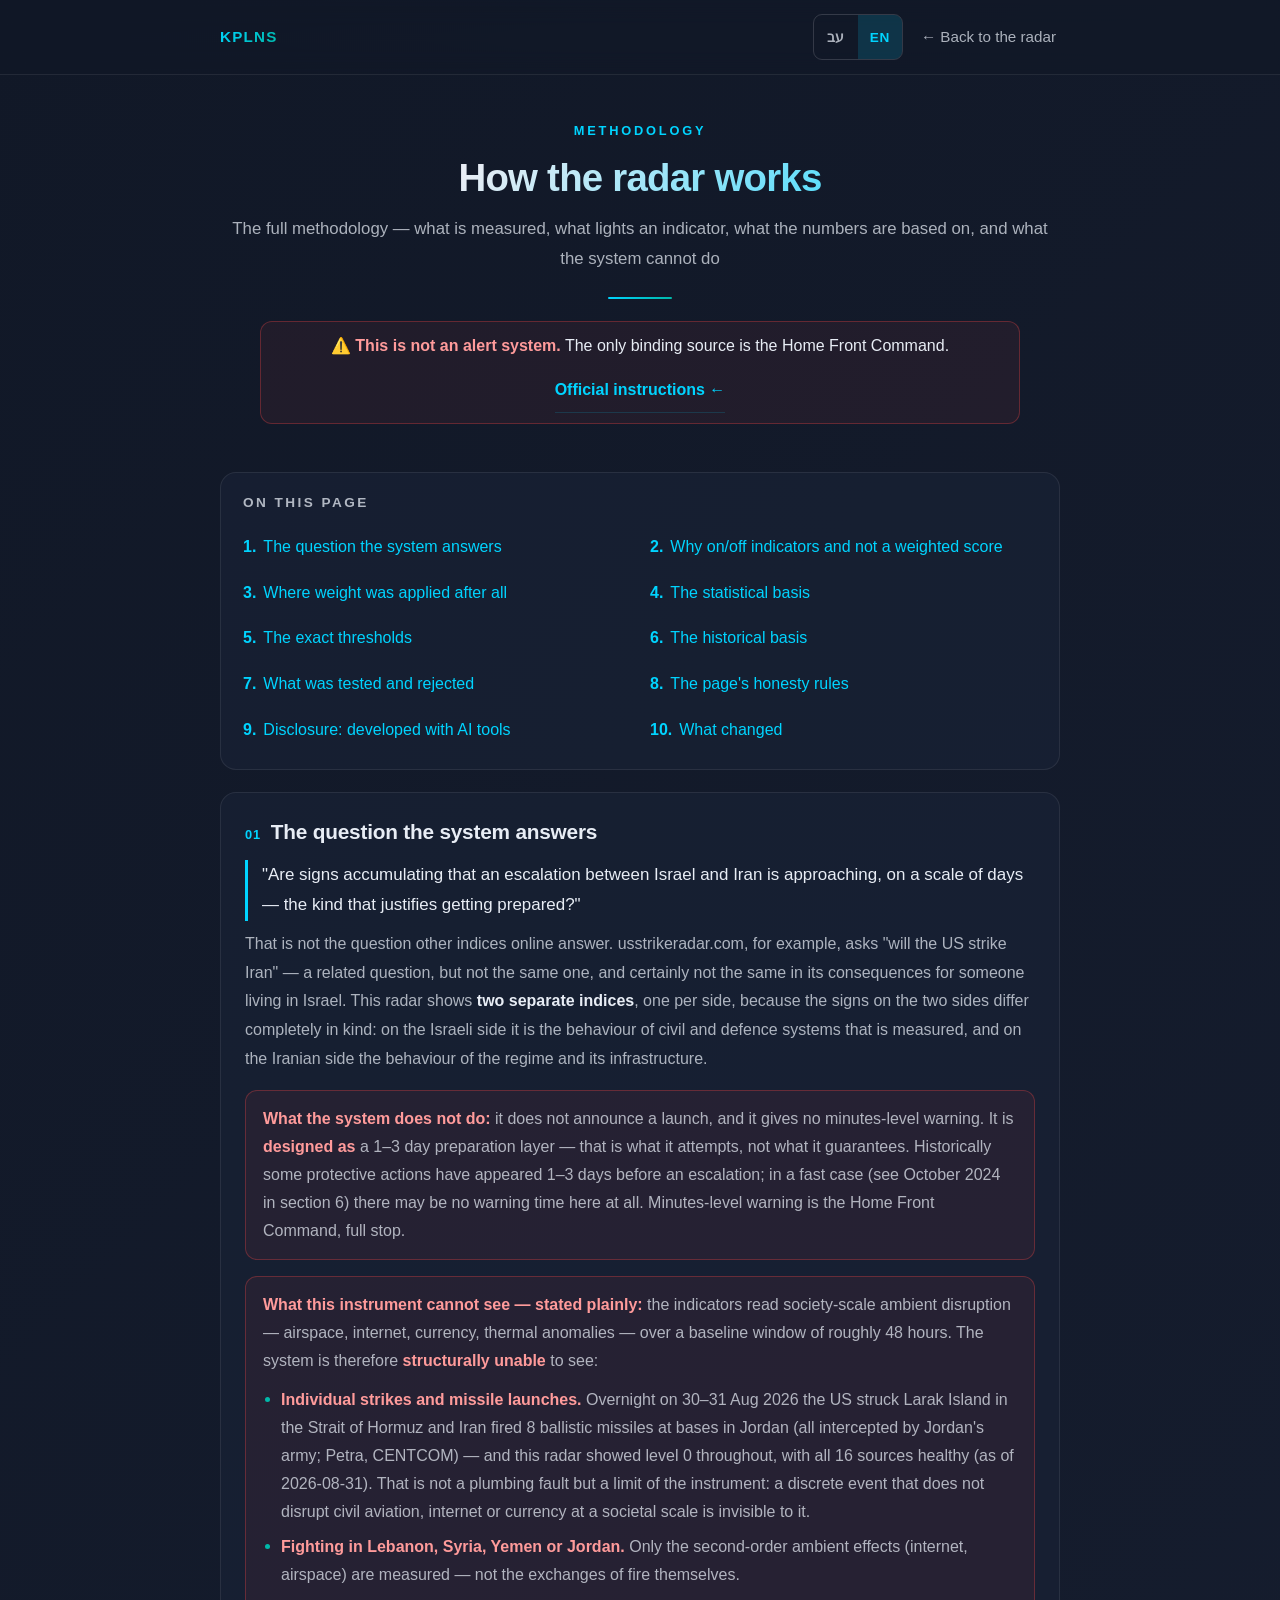
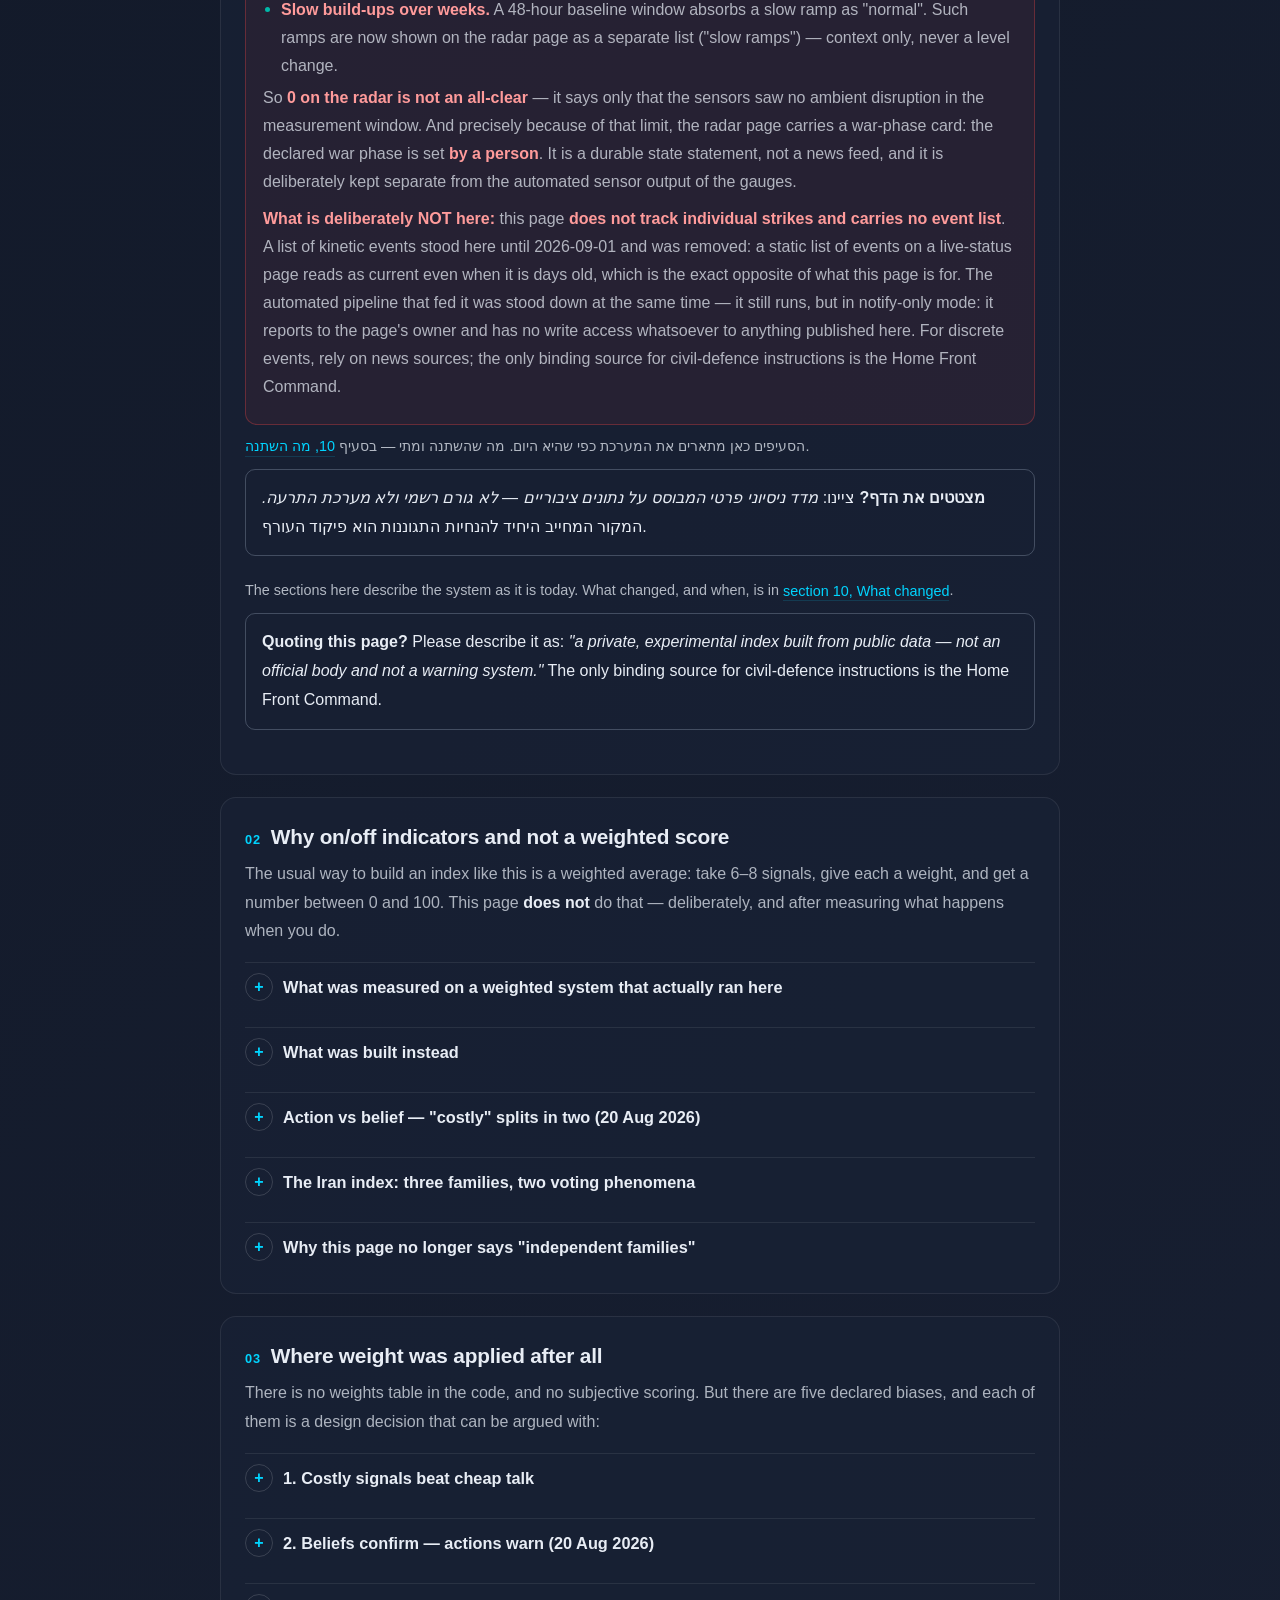
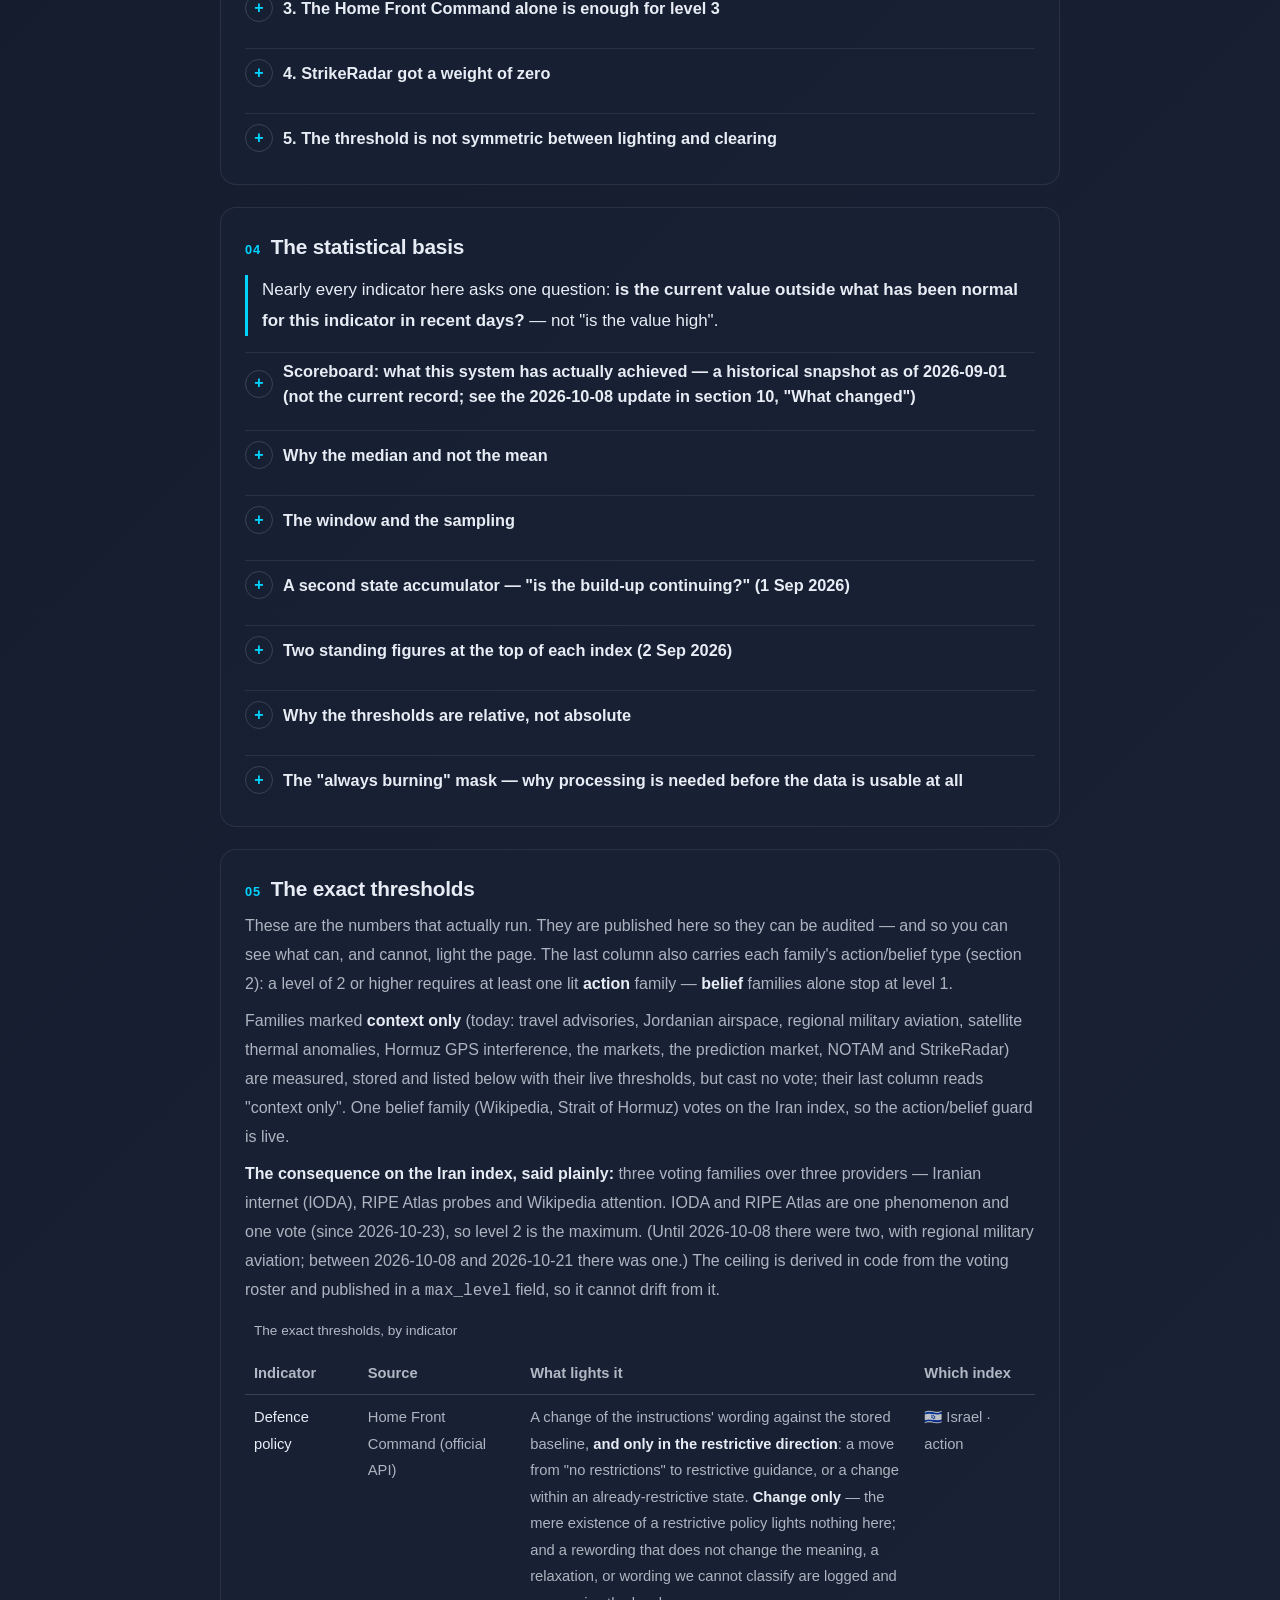
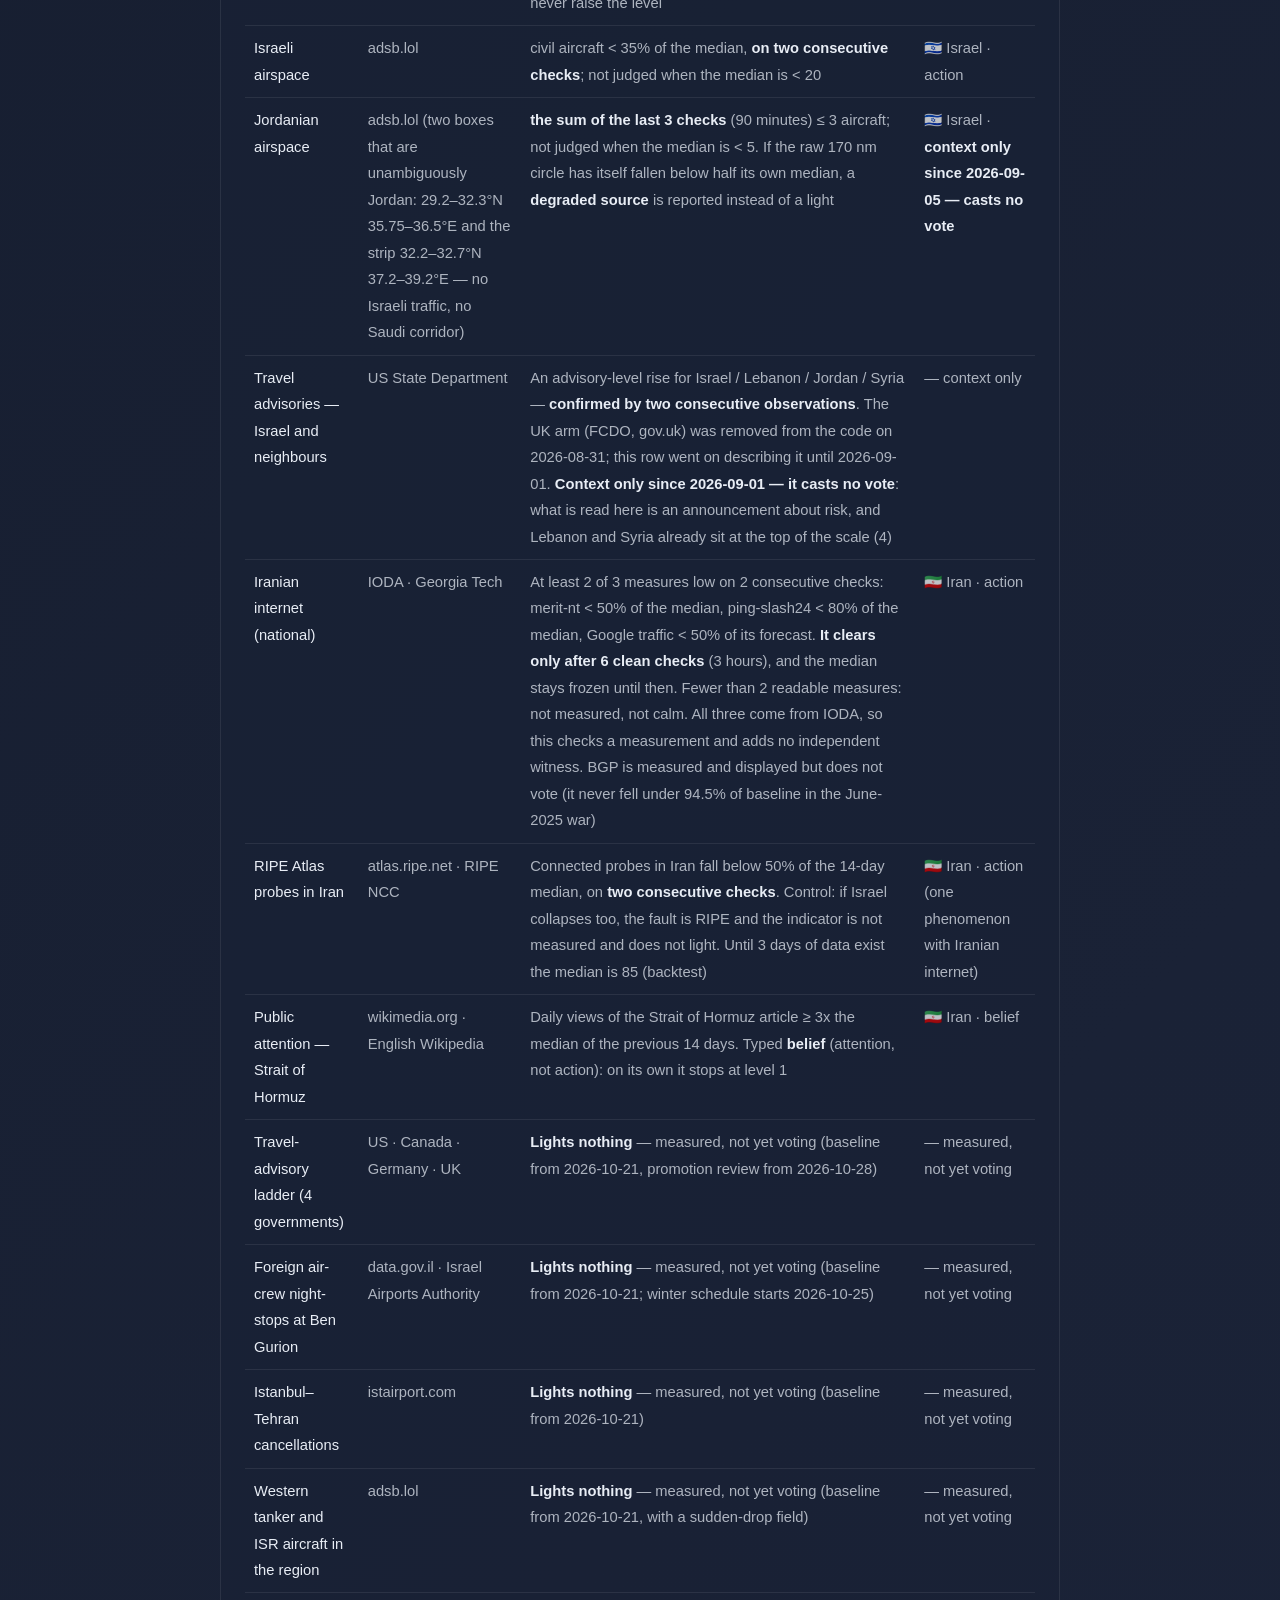
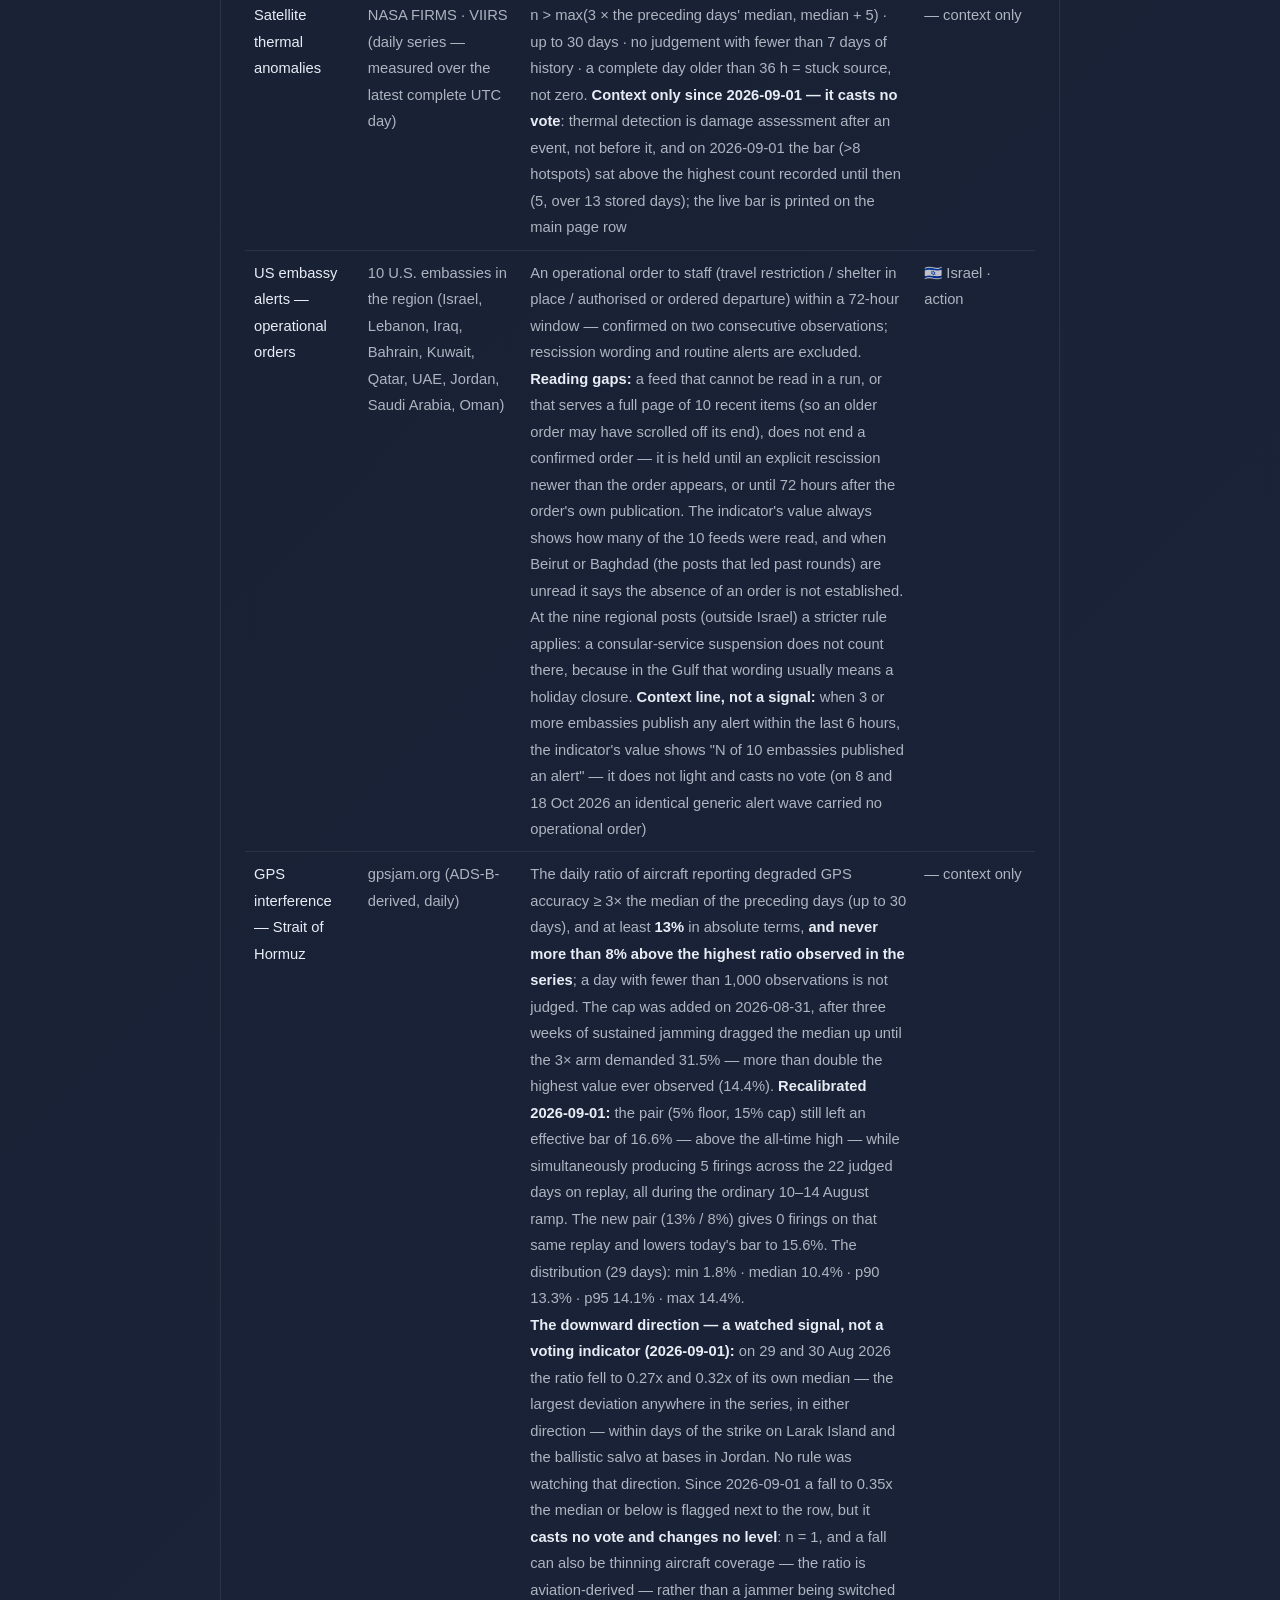
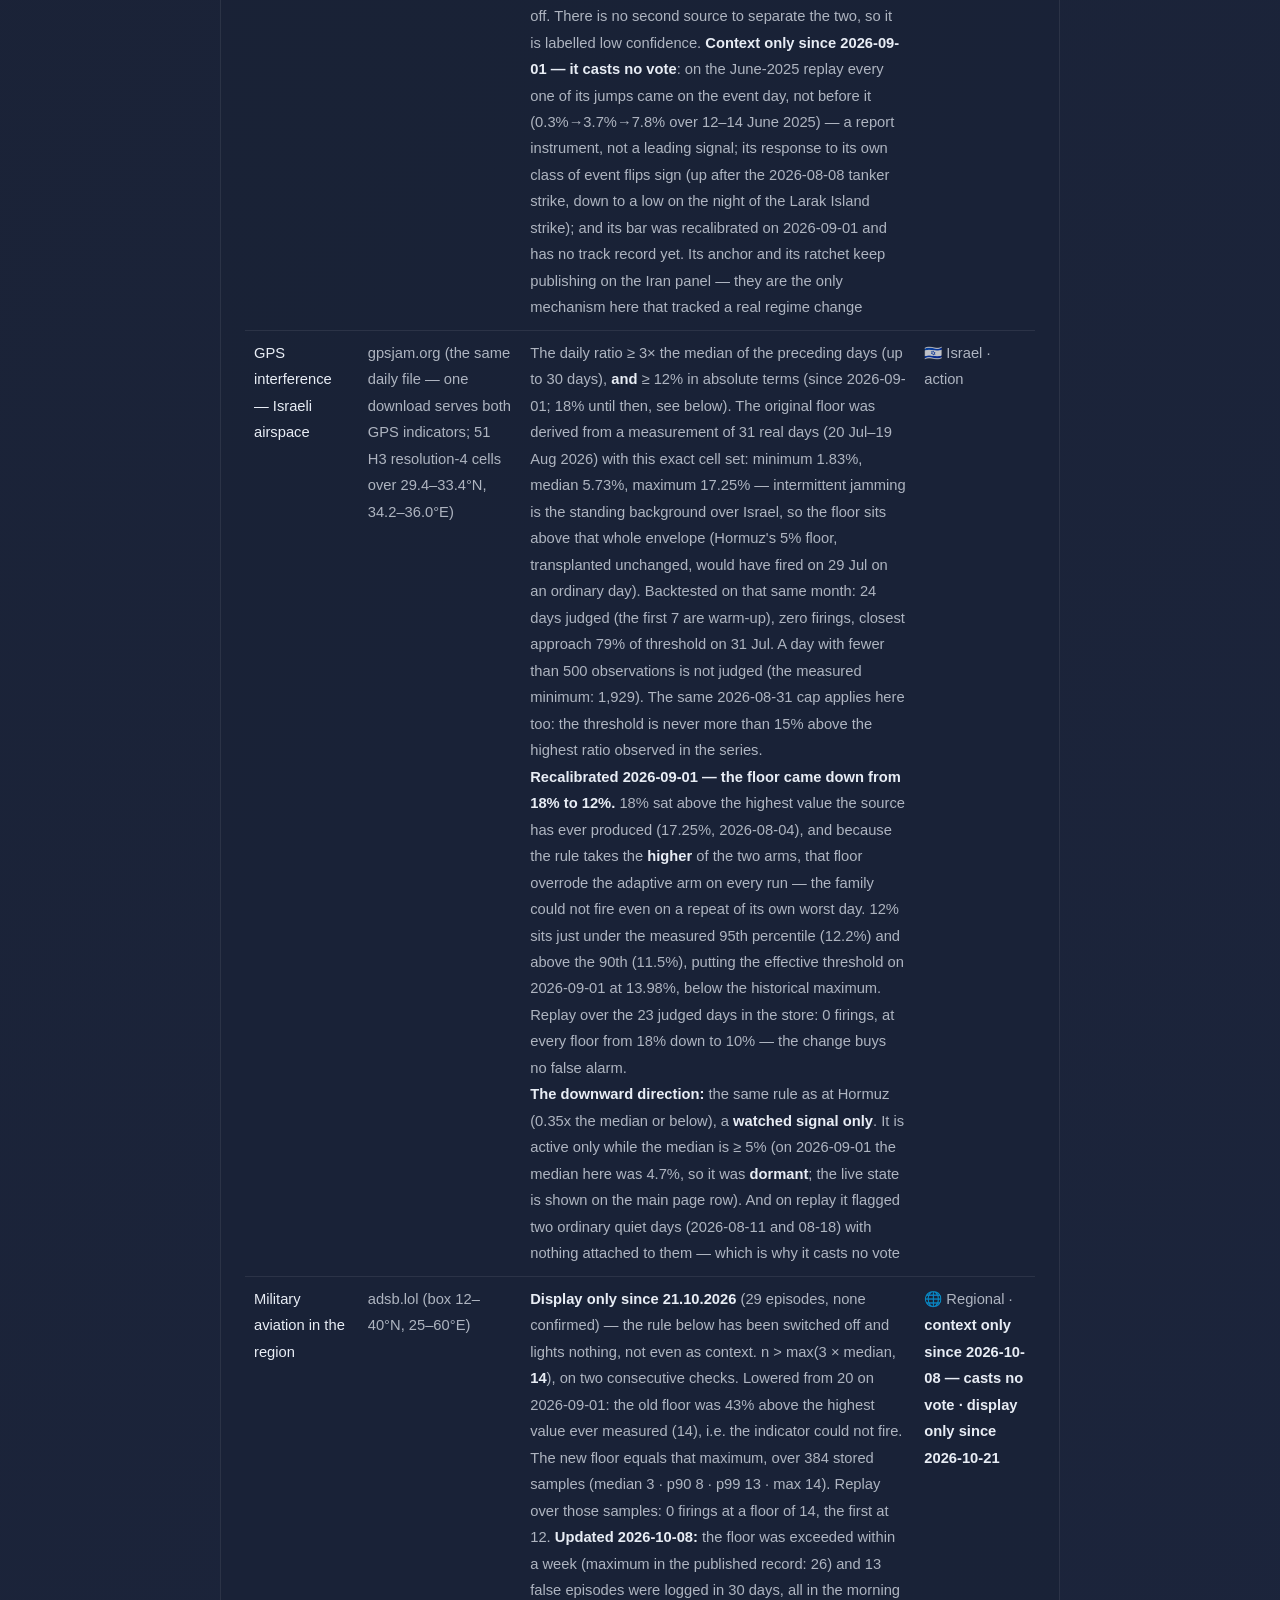
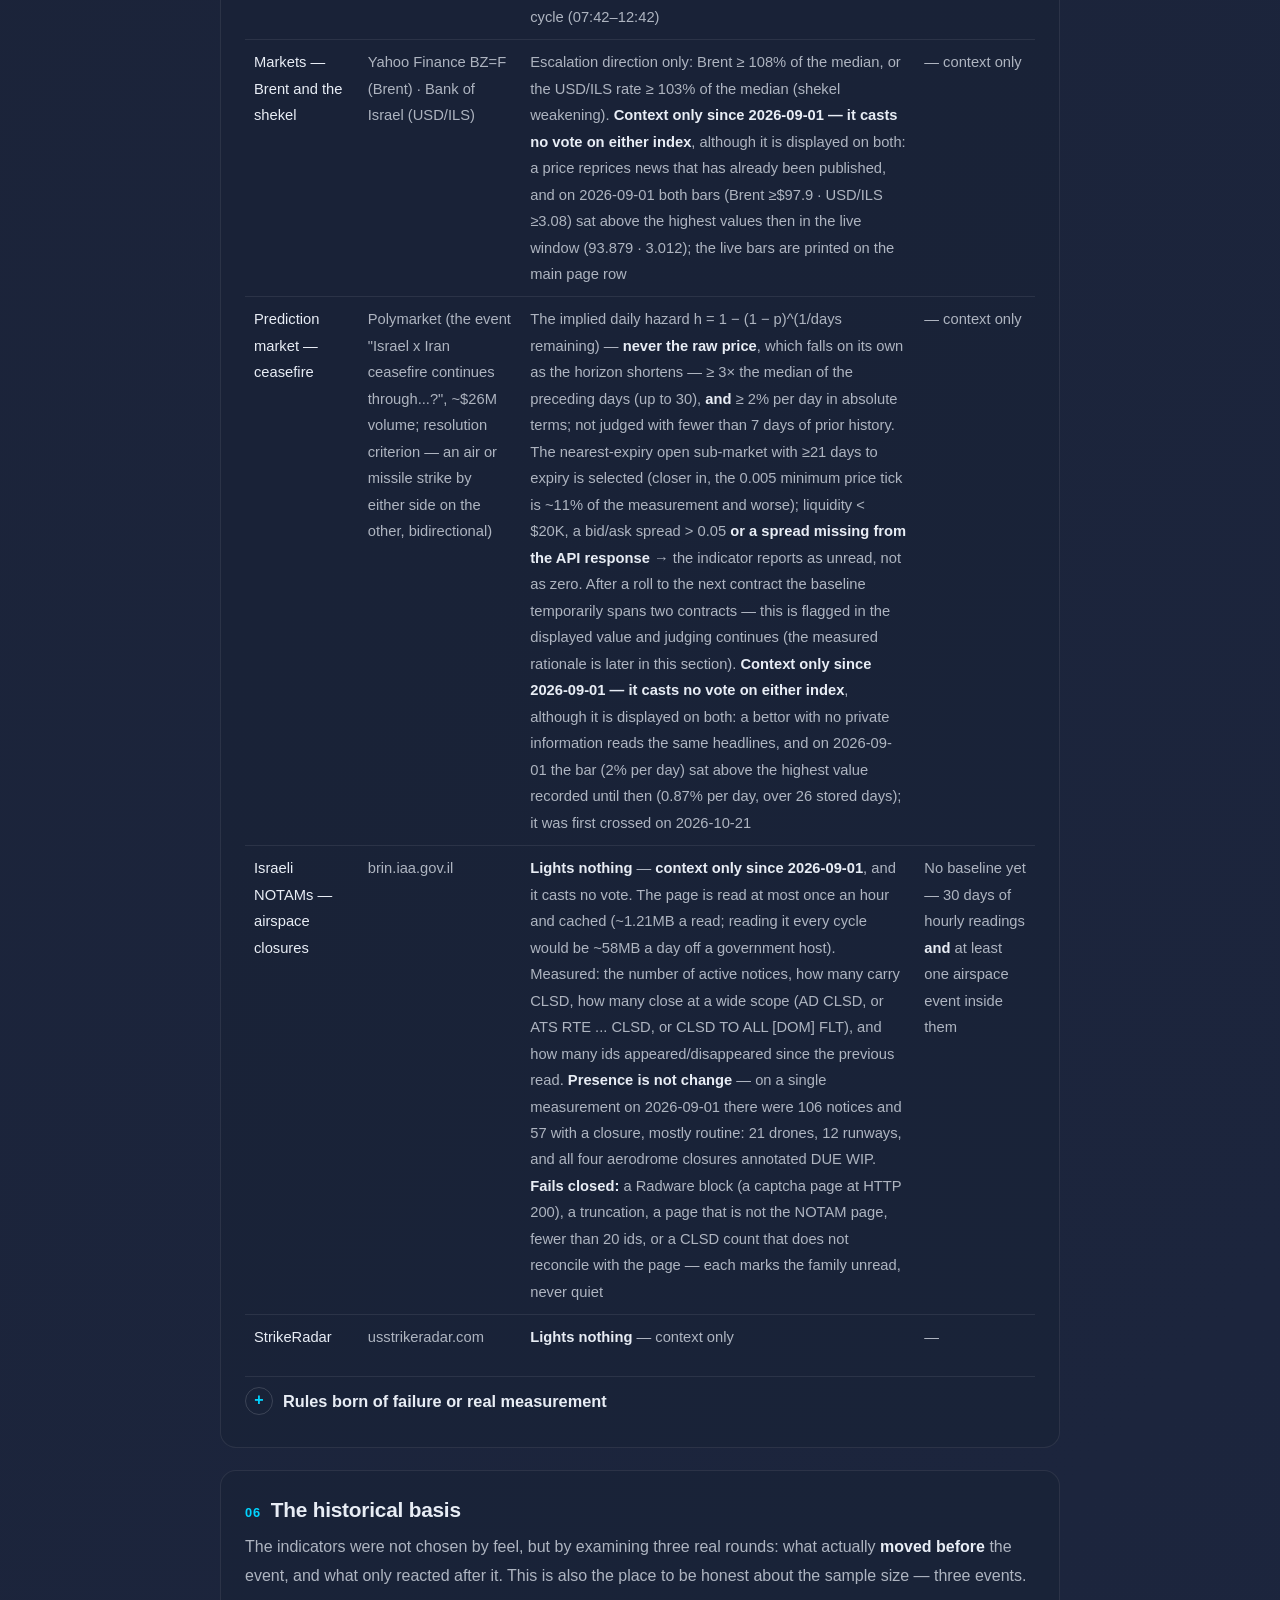
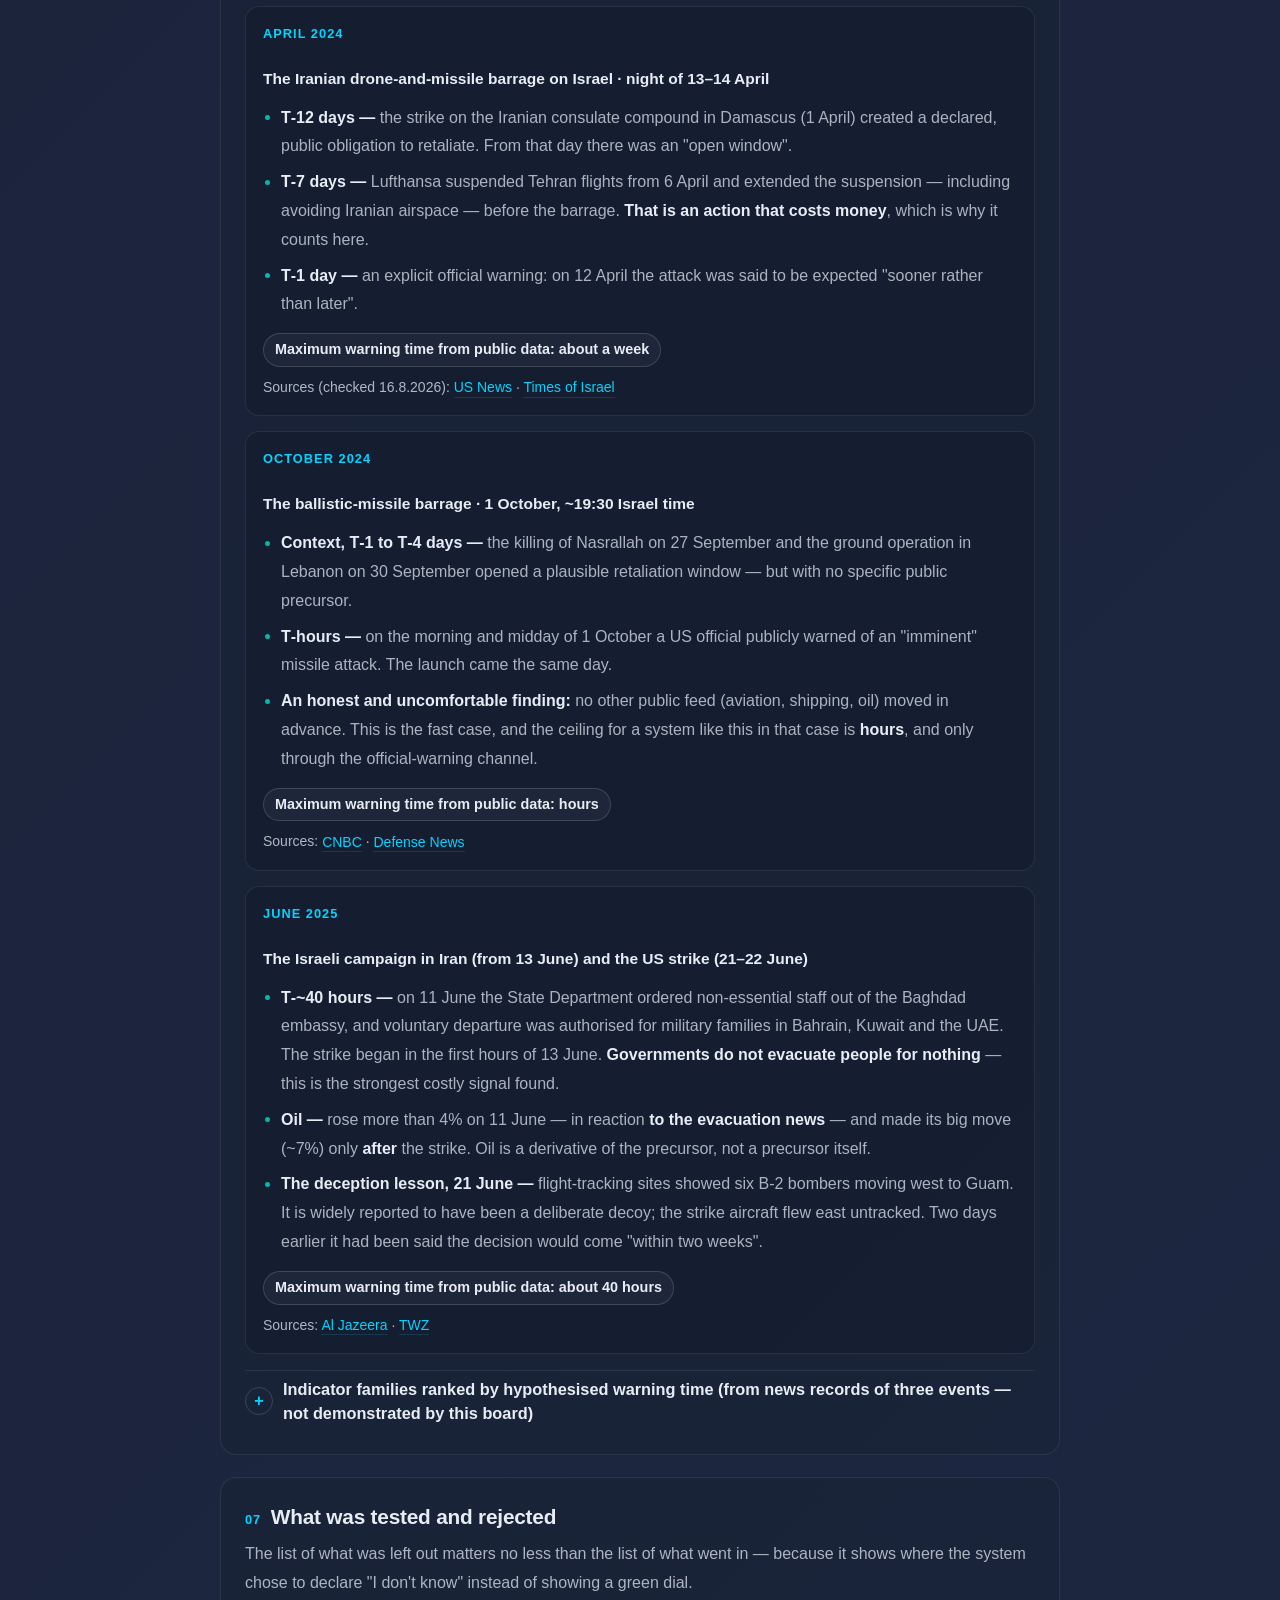
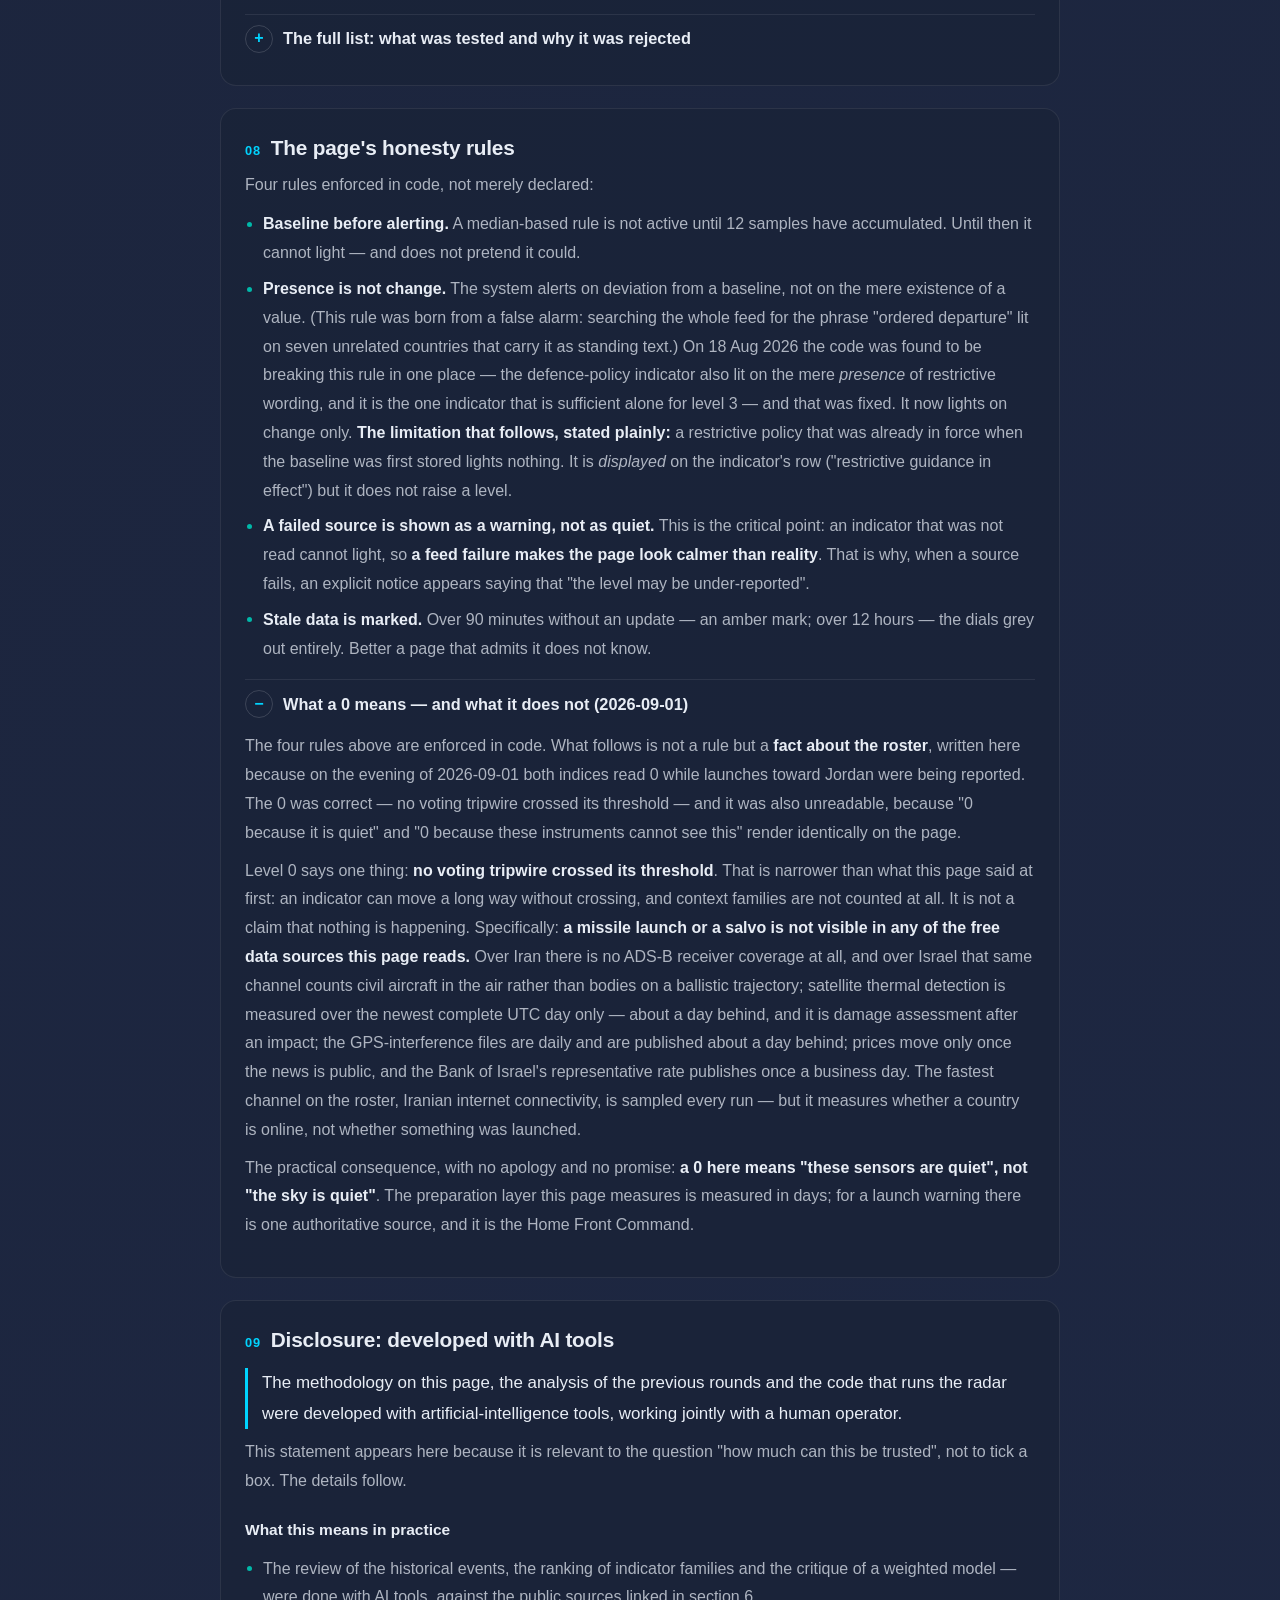
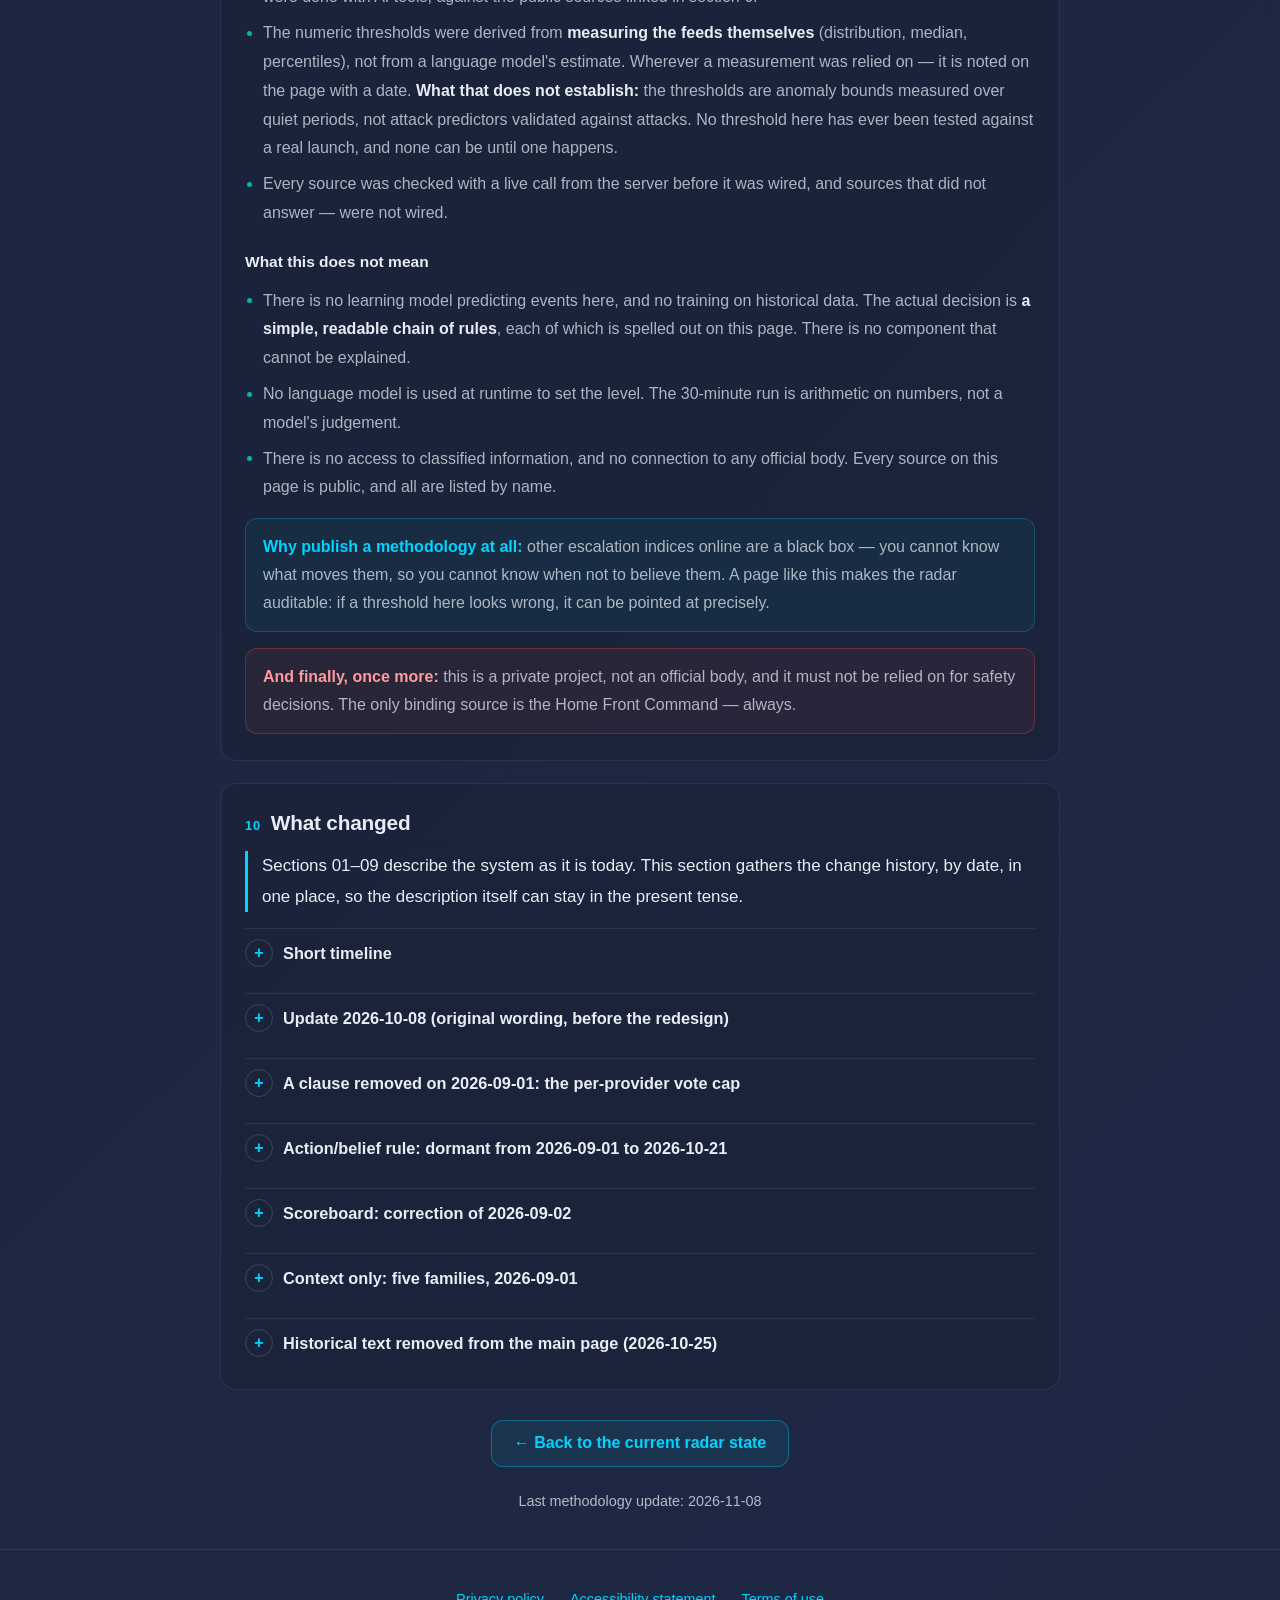
==== commit c77a6d88: "radar: il=0 ir=0 (heartbeat)" ====
--- a/radar/methodology.html
+++ b/radar/methodology.html
@@ -364,7 +364,7 @@
 </style>
 <script type="application/ld+json">
 {"@context":"https://schema.org","@graph":[
-  {"@type":"WebPage","@id":"https://kplns.com/radar/methodology.html#webpage","url":"https://kplns.com/radar/methodology.html","dateModified":"2026-11-04","name":"מתודולוגיה — ראדאר הסלמה ישראל ואיראן","description":"איך נקבעת הרמה, מה מדליק כל מדד, על מה מבוססים הספים, ומה המערכת לא יכולה לעשות.","inLanguage":["he-IL","en"],"breadcrumb":{"@id":"https://kplns.com/radar/methodology.html#breadcrumb"}},
+  {"@type":"WebPage","@id":"https://kplns.com/radar/methodology.html#webpage","url":"https://kplns.com/radar/methodology.html","dateModified":"2026-11-08","name":"מתודולוגיה — ראדאר הסלמה ישראל ואיראן","description":"איך נקבעת הרמה, מה מדליק כל מדד, על מה מבוססים הספים, ומה המערכת לא יכולה לעשות.","inLanguage":["he-IL","en"],"breadcrumb":{"@id":"https://kplns.com/radar/methodology.html#breadcrumb"}},
   {"@type":"BreadcrumbList","@id":"https://kplns.com/radar/methodology.html#breadcrumb","itemListElement":[
     {"@type":"ListItem","position":1,"name":"ראדאר הסלמה","item":"https://kplns.com/radar/"},
     {"@type":"ListItem","position":2,"name":"מתודולוגיה","item":"https://kplns.com/radar/methodology.html"}
@@ -1047,7 +1047,13 @@
             בכל ריצה מההיסטוריה השעתית של השוק עצמו — ולכן קו הבסיס אמיתי כבר
             מהריצה הראשונה — והקריאה החיה נשפטת מולה בכל בדיקת 30 דקות.
             החריגות התרמיות (NASA FIRMS): שלושת לווייני VIIRS (SNPP,
-            NOAA-20, NOAA-21) — כל אחד עובר מעל האזור פעם או פעמיים ביממה —
+            NOAA-20, NOAA-21) — כל אחד עובר מעל האזור פעם או פעמיים ביממה.
+            כלל מסתגל (מ-8.11.2026): לוויין שהנתונים שלו מפגרים ביותר מיום אחד
+            אחרי הלוויין העדכני ביותר (לפי דיווח NASA) מושמט מהקבוצה הנדרשת,
+            והדבר מוצג בגלוי בשורה ובכותרת העליונה כ"כיסוי מופחת"; הבסיס
+            ההשוואתי נשמר לפי קבוצת הלוויינים, כך שיממה שנמדדה בשניים נשפטת רק
+            מול יממות שנמדדו באותם שניים; כשהלוויין חוזר, הקבוצה המלאה חוזרת
+            אוטומטית. כלומר — העיבוד מפגר בשעות,
             והעיבוד מפגר בשעות, ולכן נמדדת היממה השלמה (UTC) האחרונה — לא
             היום הנוכחי, שנראה ריק עד שעות הצהריים — וכל יממה שפורסמה נשפטת
             פעם אחת. יממה שלמה שמתיישנת מעל 36 שעות פירושה מקור תקוע, והמדד
@@ -1288,7 +1294,14 @@
             the first run — and the live reading is judged against it on
             every 30-minute check. The thermal anomalies (NASA FIRMS): three
             VIIRS satellites (SNPP, NOAA-20, NOAA-21) each pass over the area
-            once or twice a day and processing lags by hours, so what is
+            once or twice a day. Adaptive rule (from 2026-11-08): a satellite
+            whose data (per NASA's own availability report) lags the freshest
+            one by more than a day is dropped from the required set, and this
+            is shown openly on the row and in the top banner as "reduced
+            coverage"; the baseline is kept per satellite set, so a day
+            measured by two satellites is judged only against days measured by
+            the same two; when the satellite returns, the full set resumes
+            automatically. Processing lags by hours, so what is
             measured is the most recent complete UTC day —
             not the current day, which looks empty until around noon — and
             each published day is judged exactly once. A complete day older
@@ -2753,6 +2766,7 @@
       <li><b>21.10.2026</b> — המדד האיראני נשען על שלוש משפחות מצביעות; משפחת דעה אחת (ויקיפדיה, מצר הורמוז) הפעילה מחדש את מסנן הפעולה/דעה; נוספו ארבע שורות "נמדד, עוד לא מצביע"; קריאת נפט ברנט עברה ל-Yahoo Finance.</li>
       <li><b>23.10.2026</b> — אינטרנט באיראן (IODA) וחיישני RIPE Atlas נספרים כתופעה אחת וקול אחד; רמה 2 היא המקסימום במדד האיראני. עד 23.10.2026 נרשמו מאז 5.9.2026 לפחות 32 הדלקות (נבדק ידנית), ואף אחת לא אושרה כאירוע.</li>
       <li><b>25.10.2026</b> — העמוד הראשי עוצב מחדש: הפסקאות ההיסטוריות והבלוק המתודולוגי המוטמע הוצאו ממנו ונאספו כאן.</li>
+      <li><b>8.11.2026</b> — החריגות התרמיות (NASA FIRMS): SNPP הפסיק לפרסם ב-2.11.2026 והבסיס קפא שישה ימים. מעתה לוויין שמפגר ביותר מיום אחד מושמט מהקבוצה הנדרשת (ומוצג כ"כיסוי מופחת"), הבסיס נשמר לפי קבוצת לוויינים (הושלם לאחור ל-NOAA-20+NOAA-21), והקבוצה המלאה חוזרת אוטומטית כש-SNPP מתאושש.</li>
       <li><b>4.11.2026</b> — אינטרנט באיראן עבר לכלל של 2 מתוך 3 (merit-nt, ping-slash24 ו-Google): נדלק אחרי 2 בדיקות רצופות שבהן לפחות 2 מדידות נמוכות, ונכבה אחרי 6 בדיקות תקינות. בשחזור על שלוש ההשבתות (יוני 2025, ינואר 2026, פברואר־מרץ 2026) ועל יולי ואוקטובר 2026, הכלל הקודם נתן 65 אפיזודות, 10 מהן מחוץ להשבתות; גרסה שרצה בצל (3 בדיקות, כיבוי מיד) נתנה 15; הכלל החדש נתן 3, אחת לכל השבתה, אפס מחוץ להשבתות, ונדלק 0–30 דקות אחרי הכלל הקודם. עם מגבלת 72 השעות על הקפאת החציון אותו שחזור נותן 10 אפיזודות, כולן בתוך ההשבתות. הכלל נבחר על אותם נתונים שעליהם נבדק, ויש רק 3 אירועים. הירידה של 18.10.2026 הייתה כנראה אמיתית והכלל לא תופס אותה, כי רק בדיקה אחת עברה את הסף. שלוש המדידות מגיעות מאותו מקור (IODA), כך שזה אימות מדידה ולא עדות עצמאית. הסמן מראה השבתה בזמן שהיא קורית ולא חוזה אותה.</li>
       <li>במדד האיראני: מ-1.9.2026 עד 8.10.2026 שתי משפחות מצביעות, בין 8.10.2026 ל-21.10.2026 אחת, ומ-21.10.2026 שלוש.</li>
     </ul>
@@ -2826,6 +2840,7 @@
       <li><b>2026-10-21</b> — the Iran index came to rest on three voting families; one belief family (Wikipedia, Strait of Hormuz) revived the action/belief guard; four "measured, not yet voting" rows were added; the Brent-crude read moved to Yahoo Finance.</li>
       <li><b>2026-10-23</b> — Iranian internet (IODA) and RIPE Atlas probes count as one phenomenon and one vote; level 2 is the maximum on the Iran index. By 2026-10-23, at least 32 lit episodes had been logged since 2026-09-05 (reviewed by hand), none confirmed as an event.</li>
       <li><b>2026-10-25</b> — the main page was redesigned: its historical paragraphs and the inline methodology block were taken out of it and gathered here.</li>
+      <li><b>2026-11-08</b> — Satellite thermal anomalies (NASA FIRMS): SNPP stopped publishing on 2026-11-02 and the baseline froze for six days. A satellite lagging by more than a day is now dropped from the required set (and shown as "reduced coverage"), the baseline is kept per satellite set (back-filled for NOAA-20+NOAA-21), and the full set returns automatically when SNPP recovers.</li>
       <li><b>2026-11-04</b> — Iranian internet moved to a 2-of-3 rule (merit-nt, ping-slash24 and Google): it lights after 2 consecutive checks with at least 2 measures low, and clears after 6 clean checks. Replayed over the three shutdowns (June 2025, January 2026, February-March 2026) plus July and October 2026, the previous rule gave 65 episodes, 10 of them outside shutdowns; a shadow version (3 checks, immediate clear) gave 15; the new rule gave 3, one per shutdown, none outside, lighting 0-30 minutes after the previous rule. With the 72-hour limit on the median freeze the same replay gives 10 episodes, all inside the shutdowns. The rule was chosen on the data it was tested on, and there are only 3 events. The drop of 2026-10-18 was probably real and the rule does not catch it, because only one check crossed the bar. All three measures come from one source (IODA), so this checks a measurement and adds no independent witness. The indicator shows a shutdown while it happens; it does not predict one.</li>
       <li>Iran index voting families: two from 2026-09-01 to 2026-10-08, one between 2026-10-08 and 2026-10-21, three since 2026-10-21.</li>
     </ul>
@@ -2896,7 +2911,7 @@
     <a href="/radar/"><span data-lang="he">← חזרה למצב הנוכחי בראדאר</span><span data-lang="en">← Back to the current radar state</span></a>
   </div>
 
-  <div class="stamp">Last methodology update: 2026-11-04</div>
+  <div class="stamp">Last methodology update: 2026-11-08</div>
 
   </main>
 
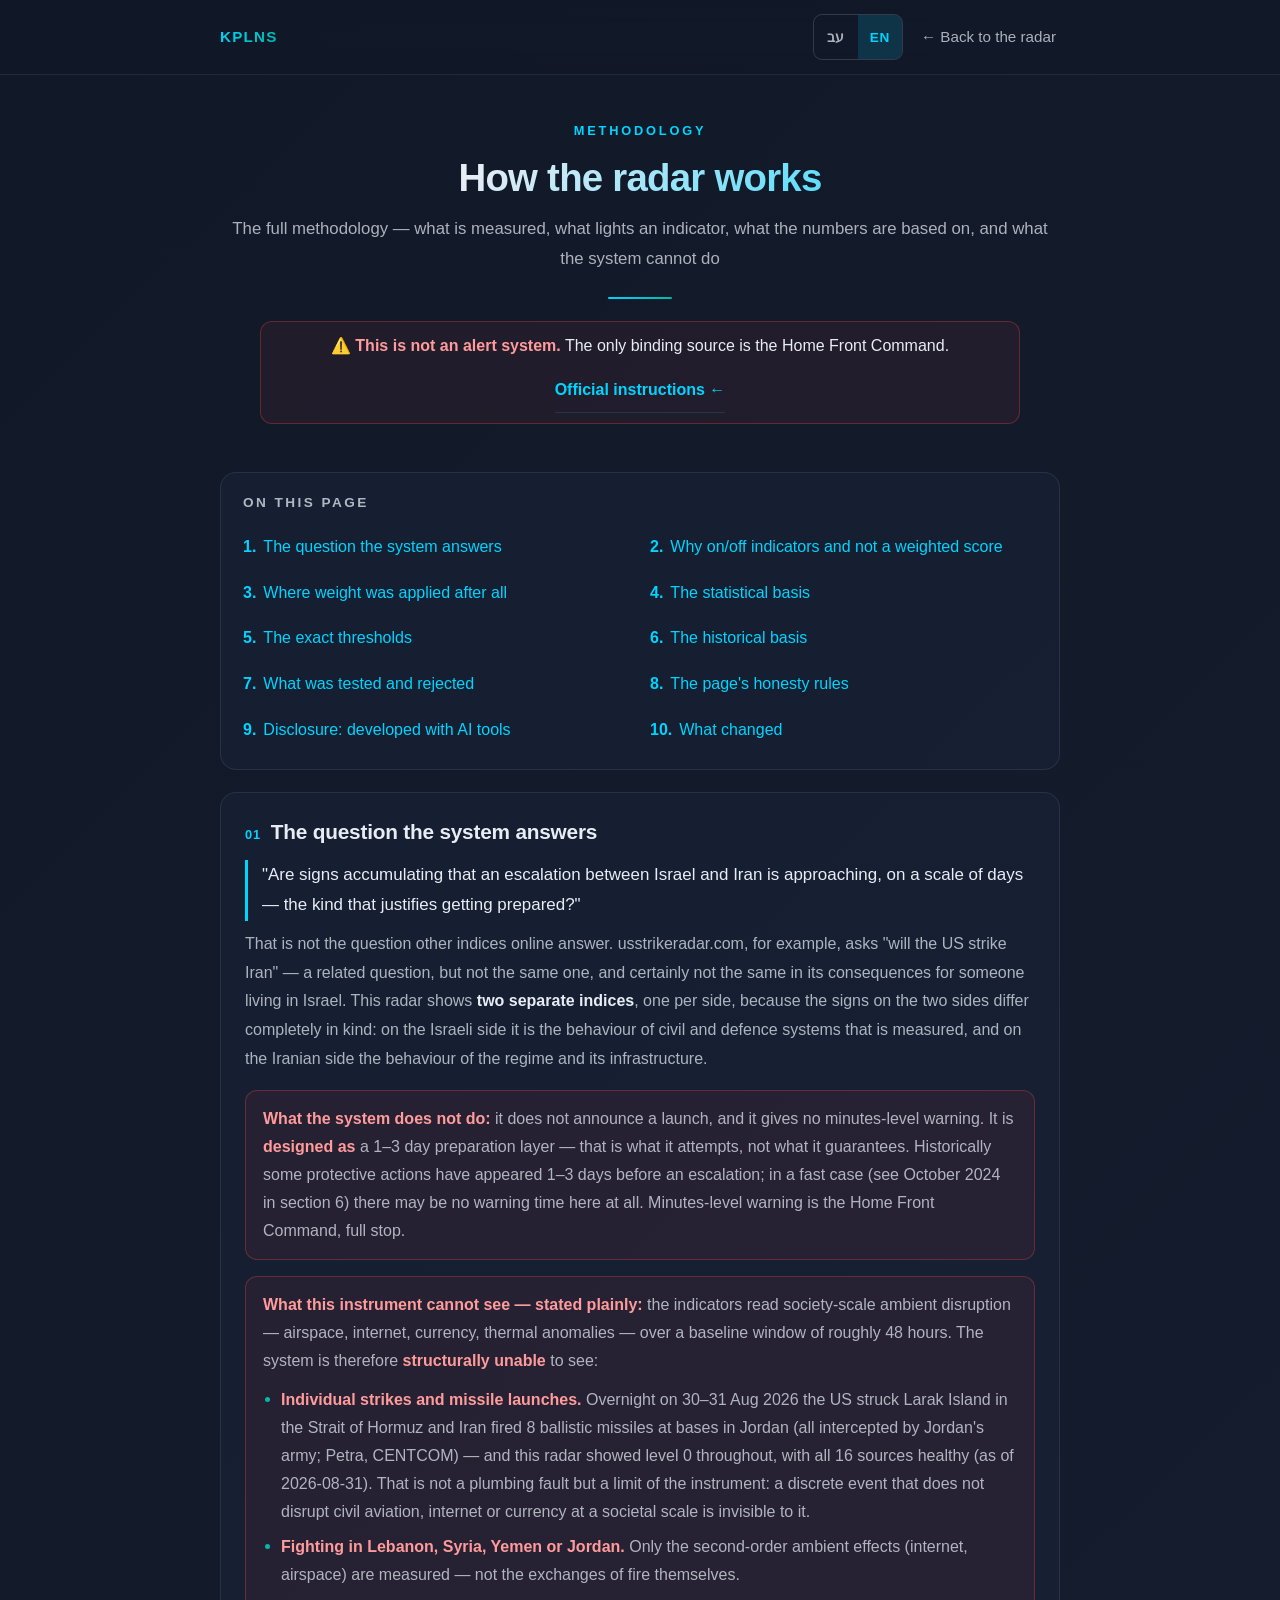
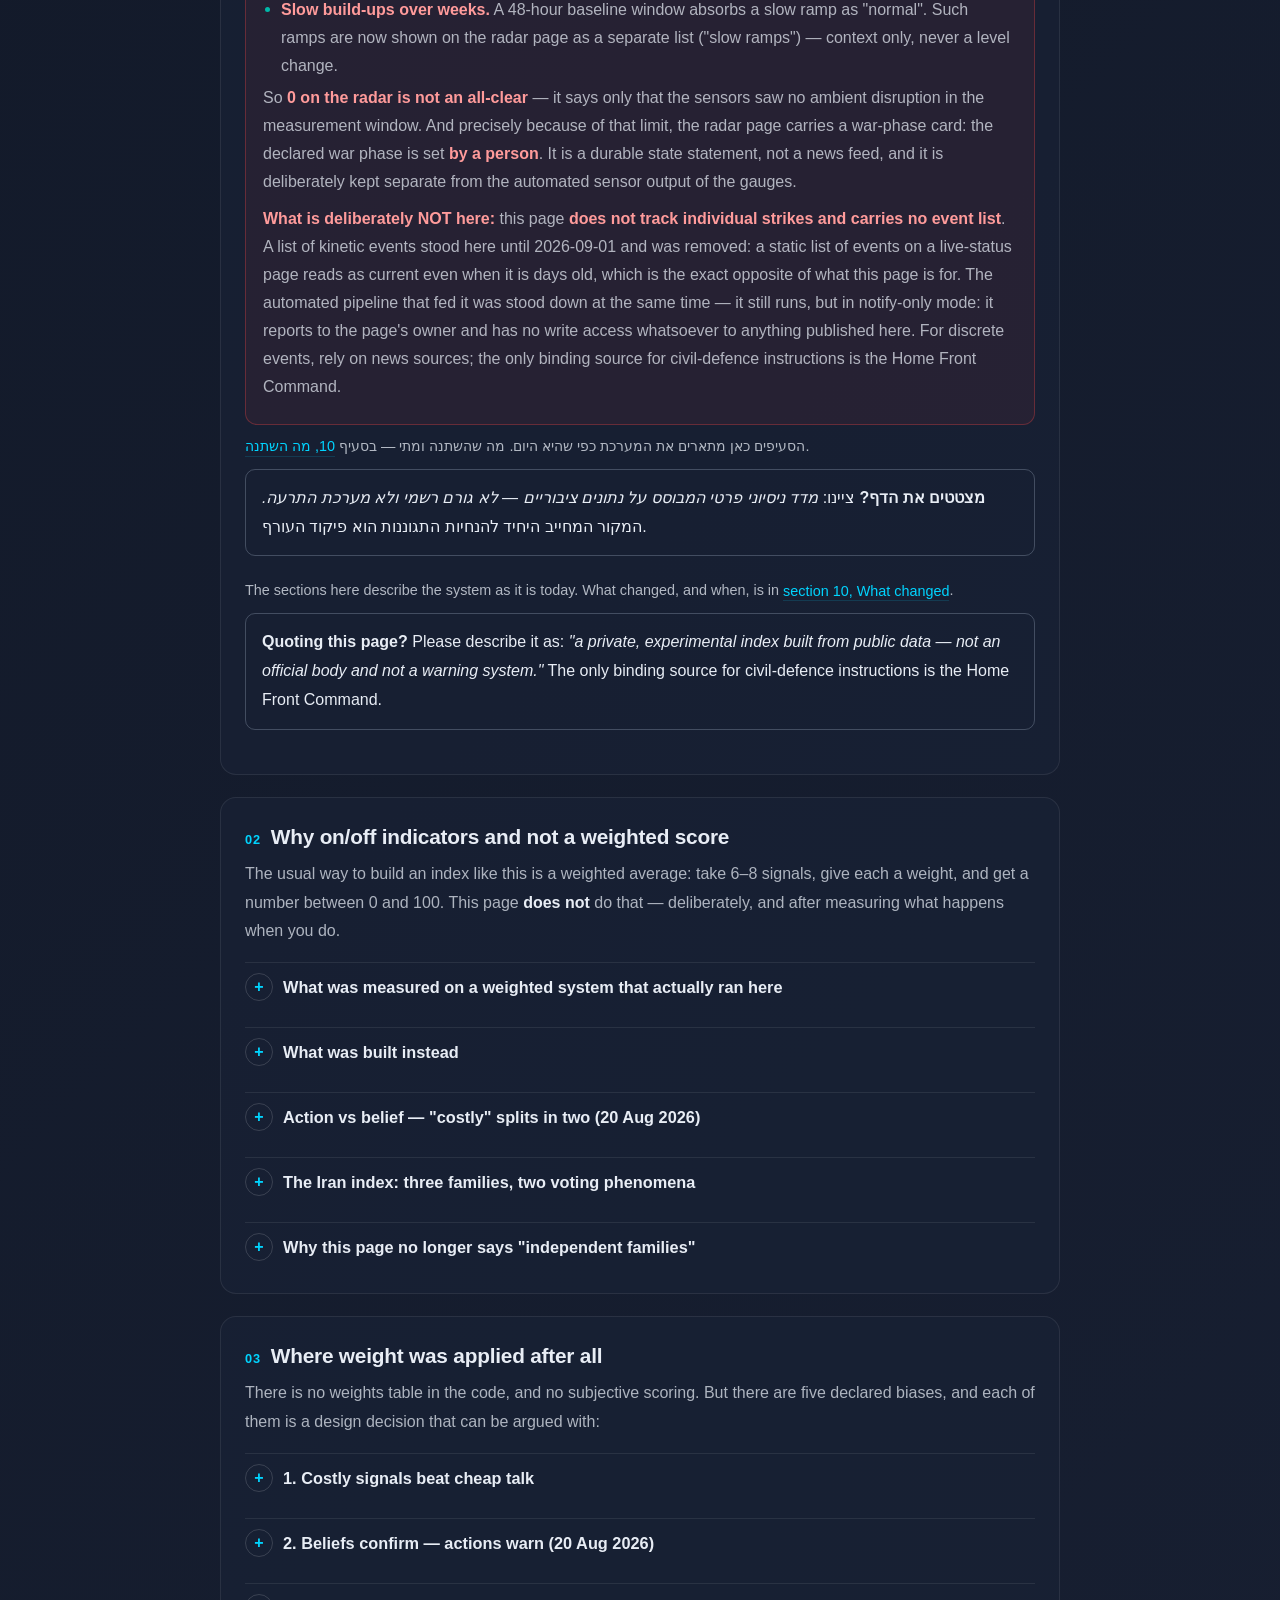
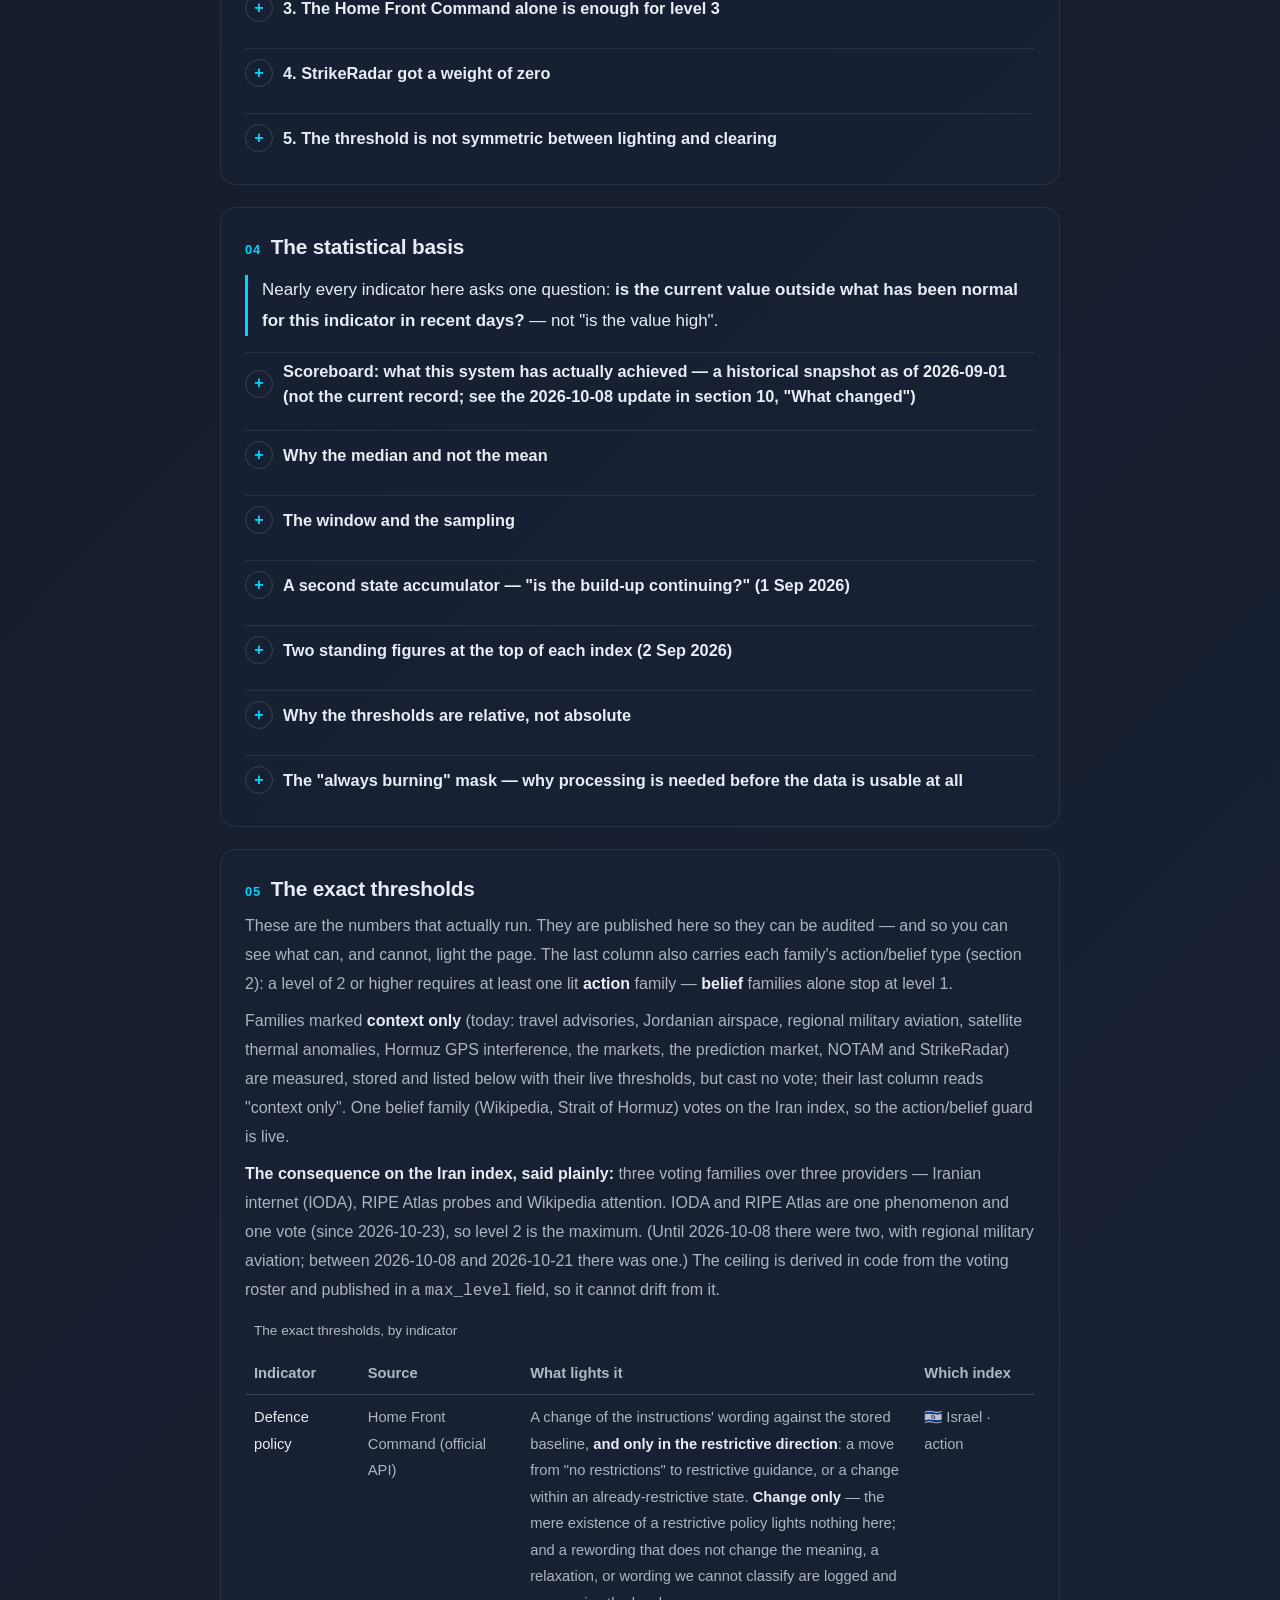
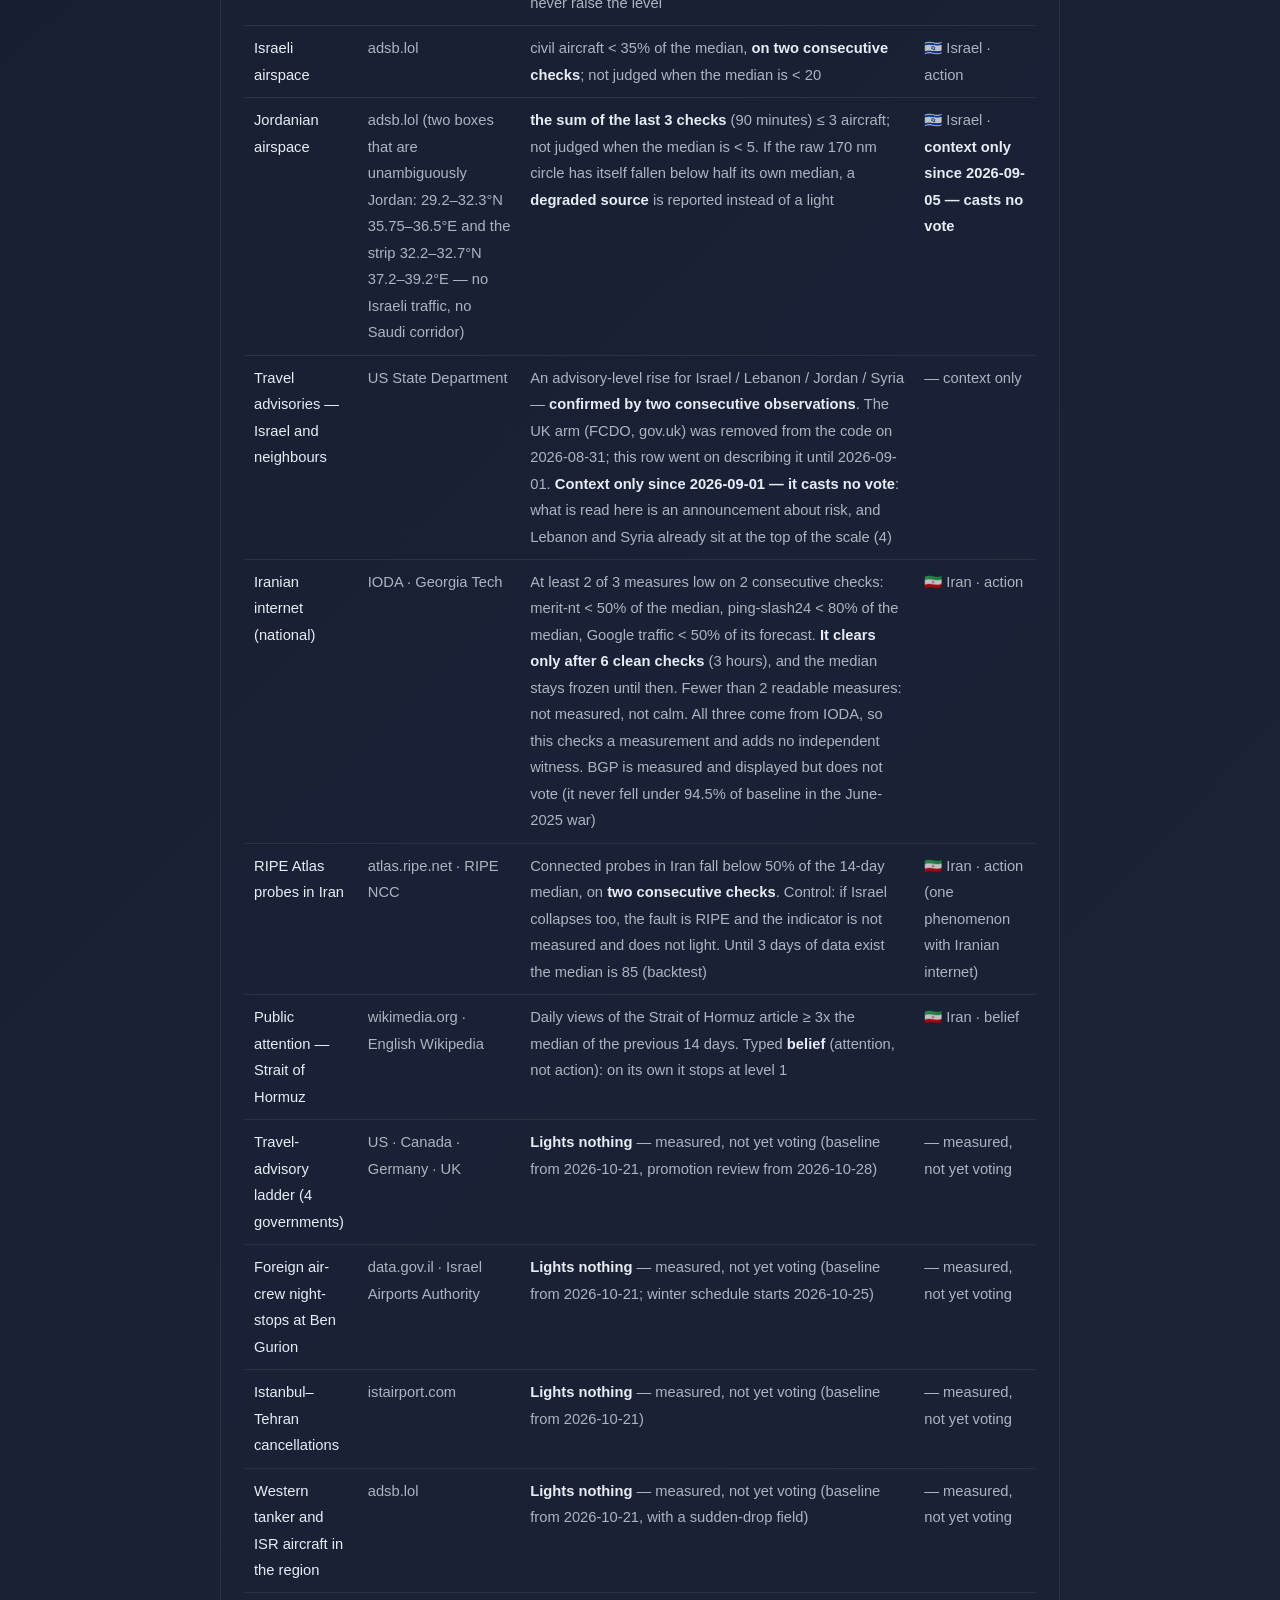
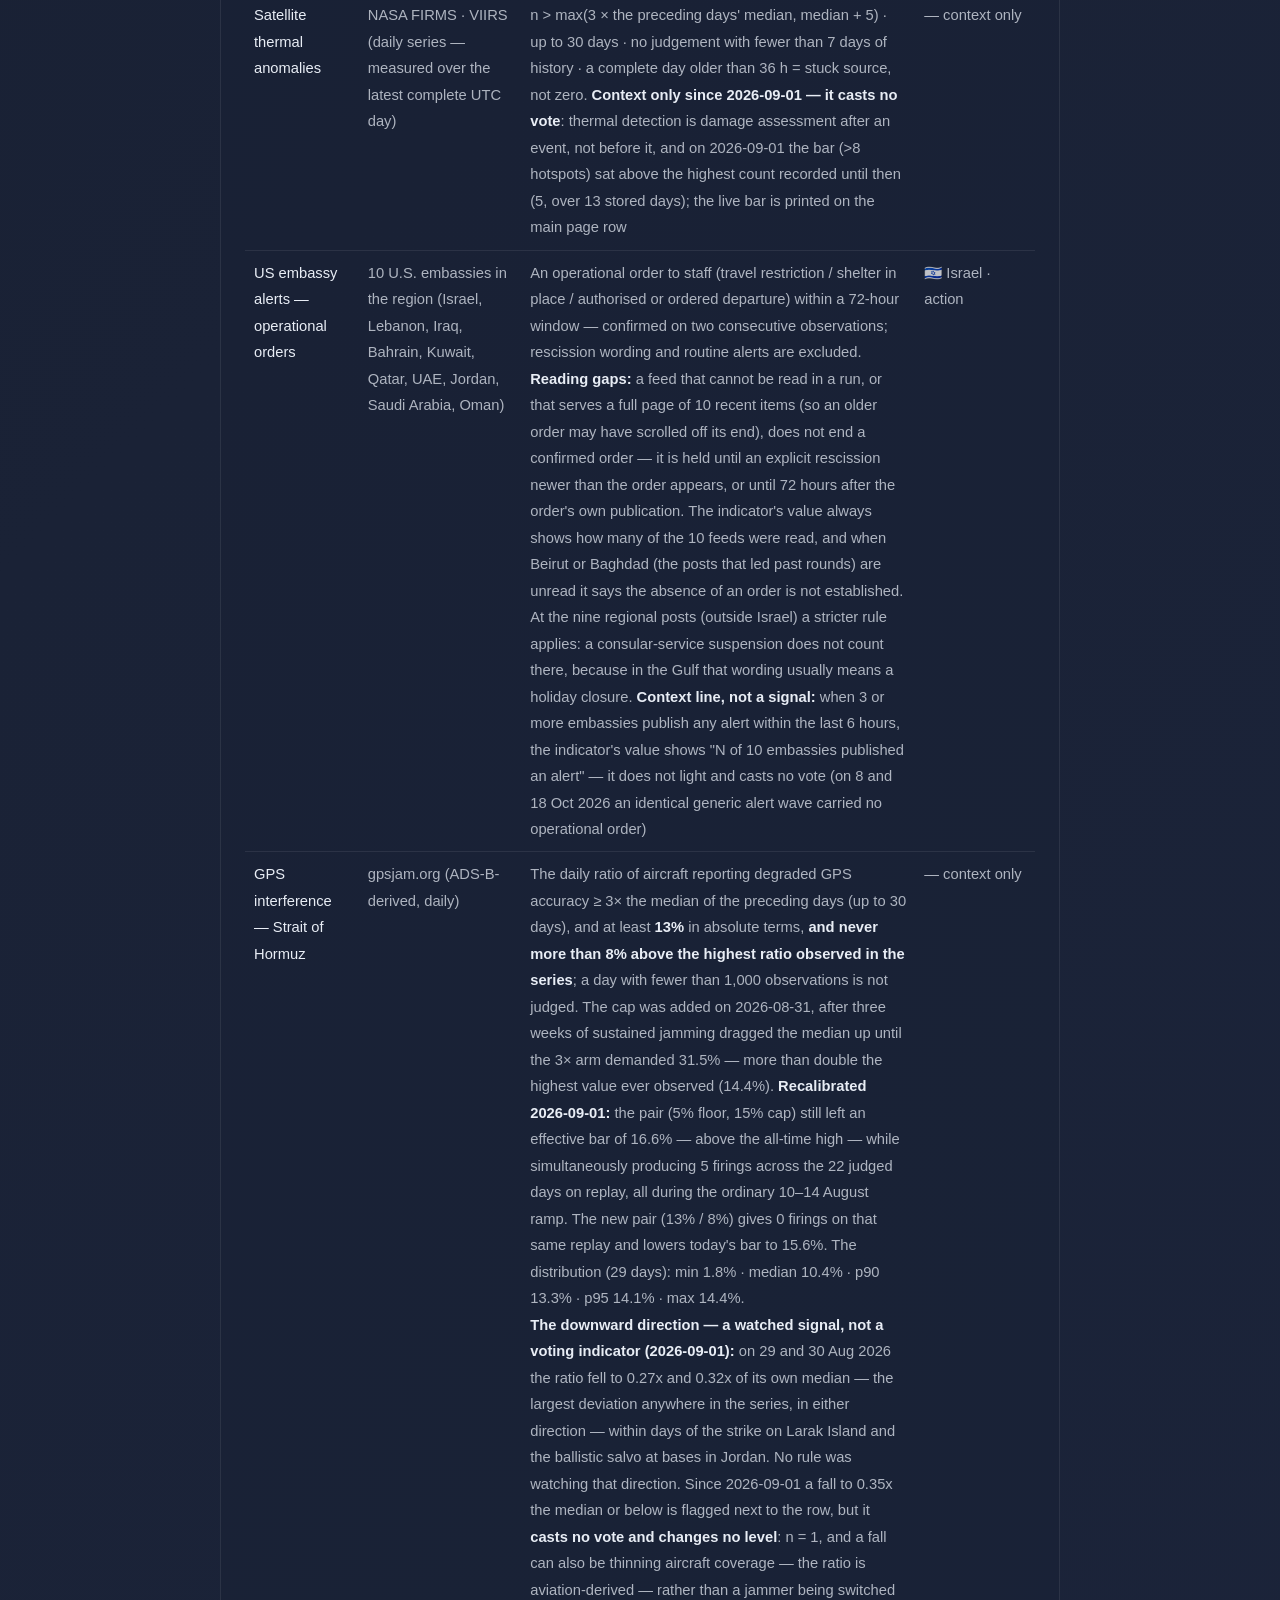
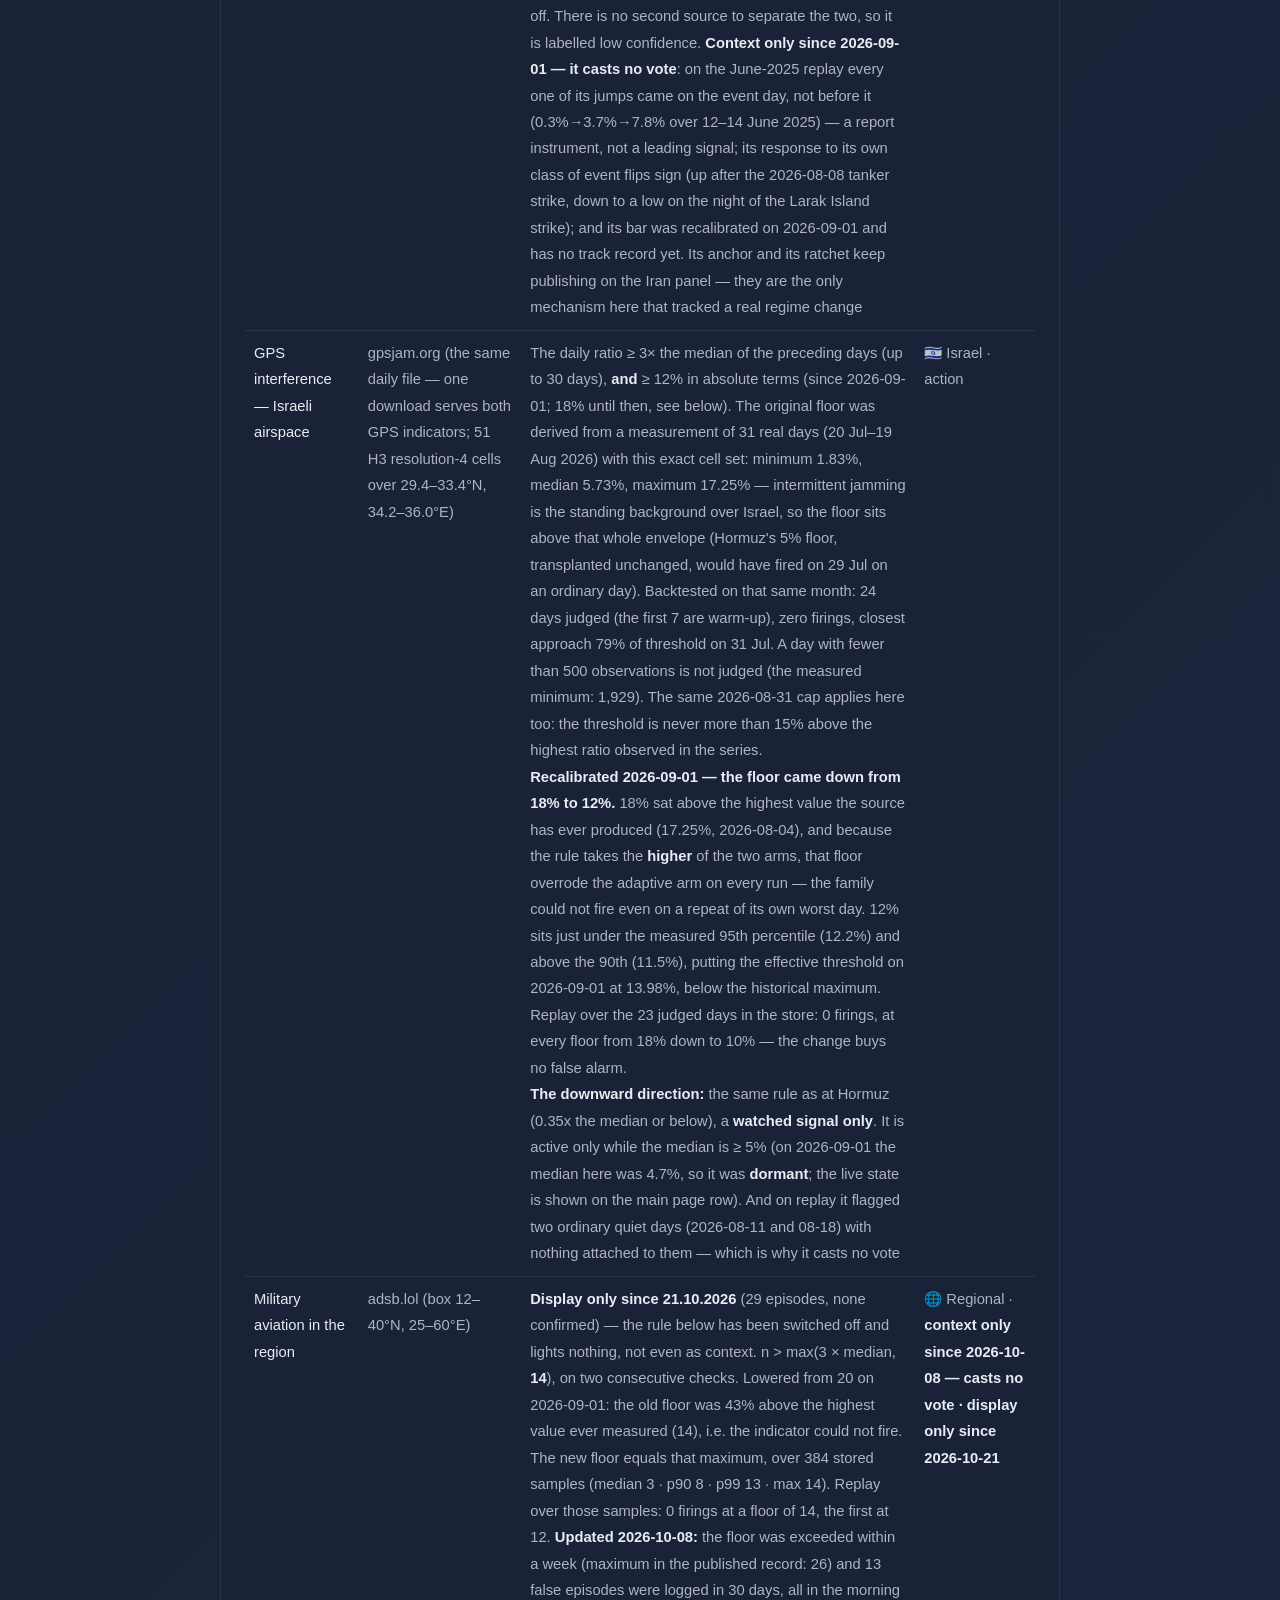
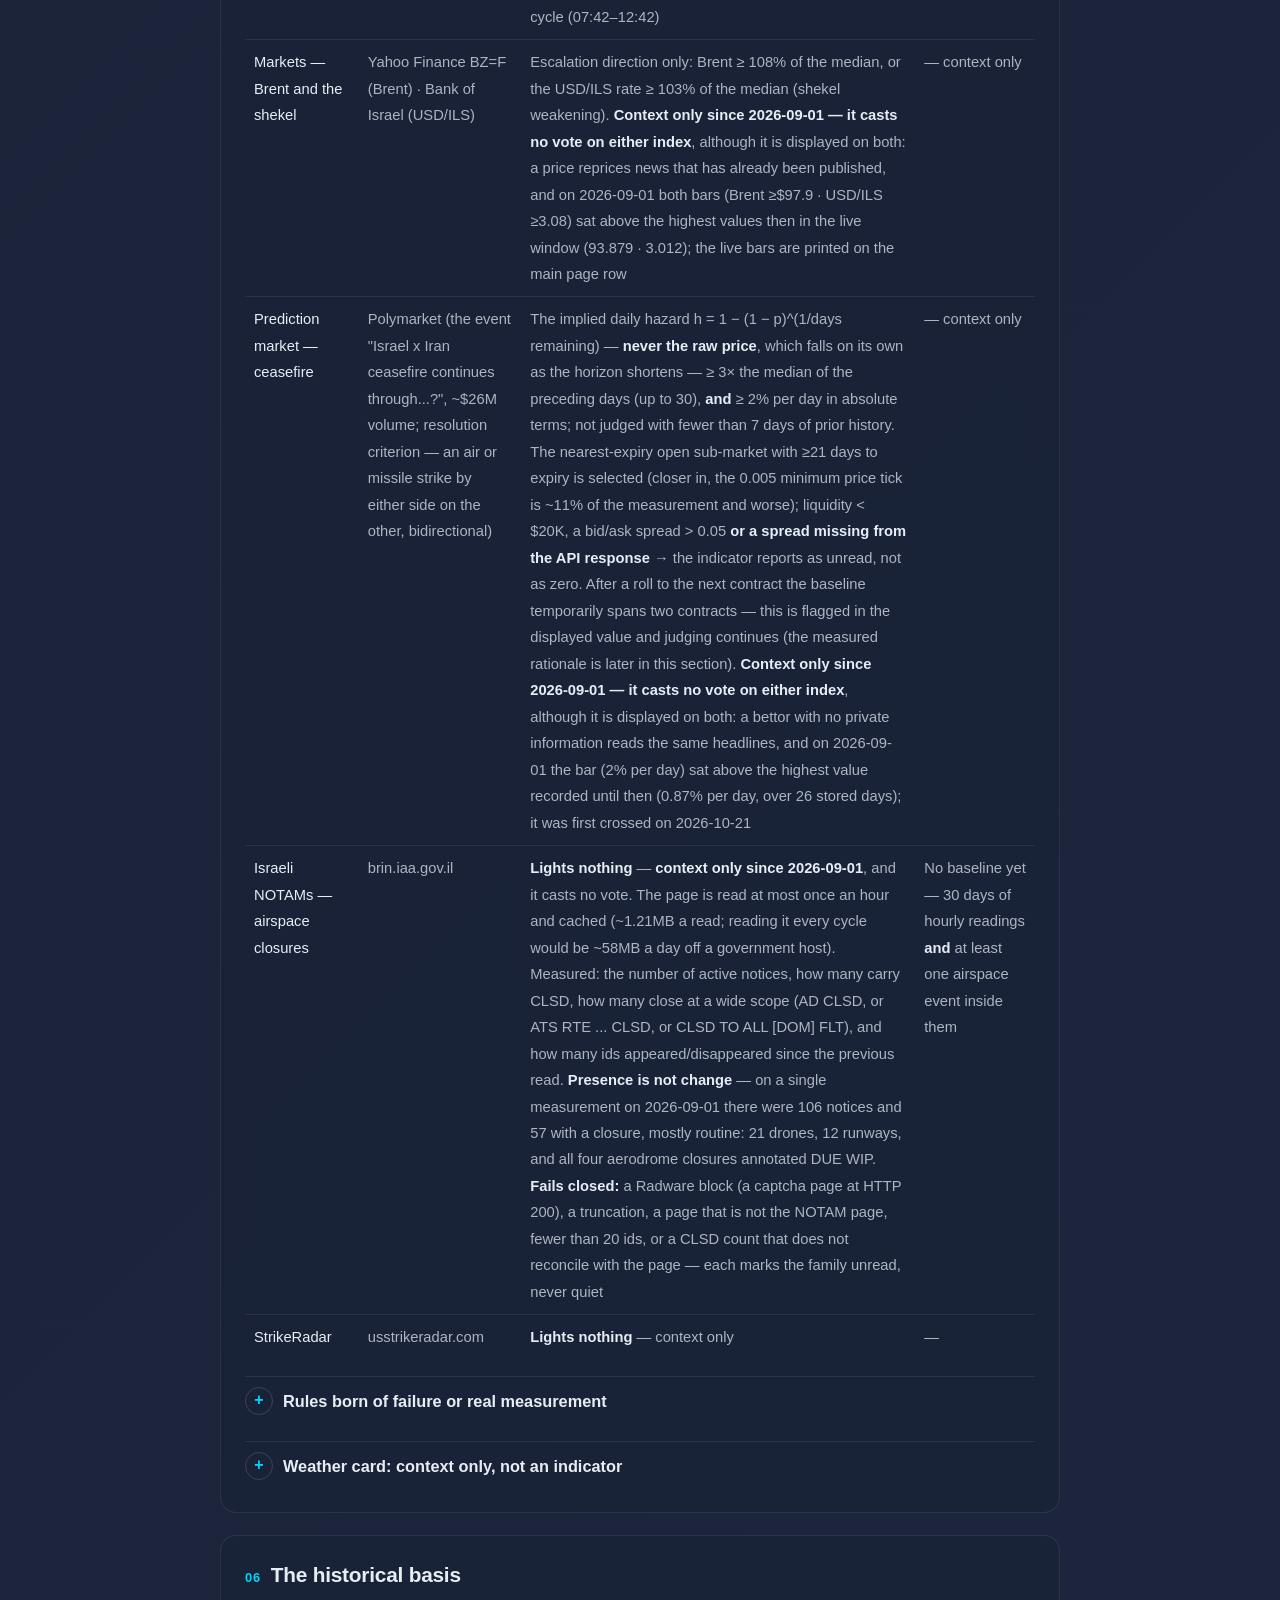
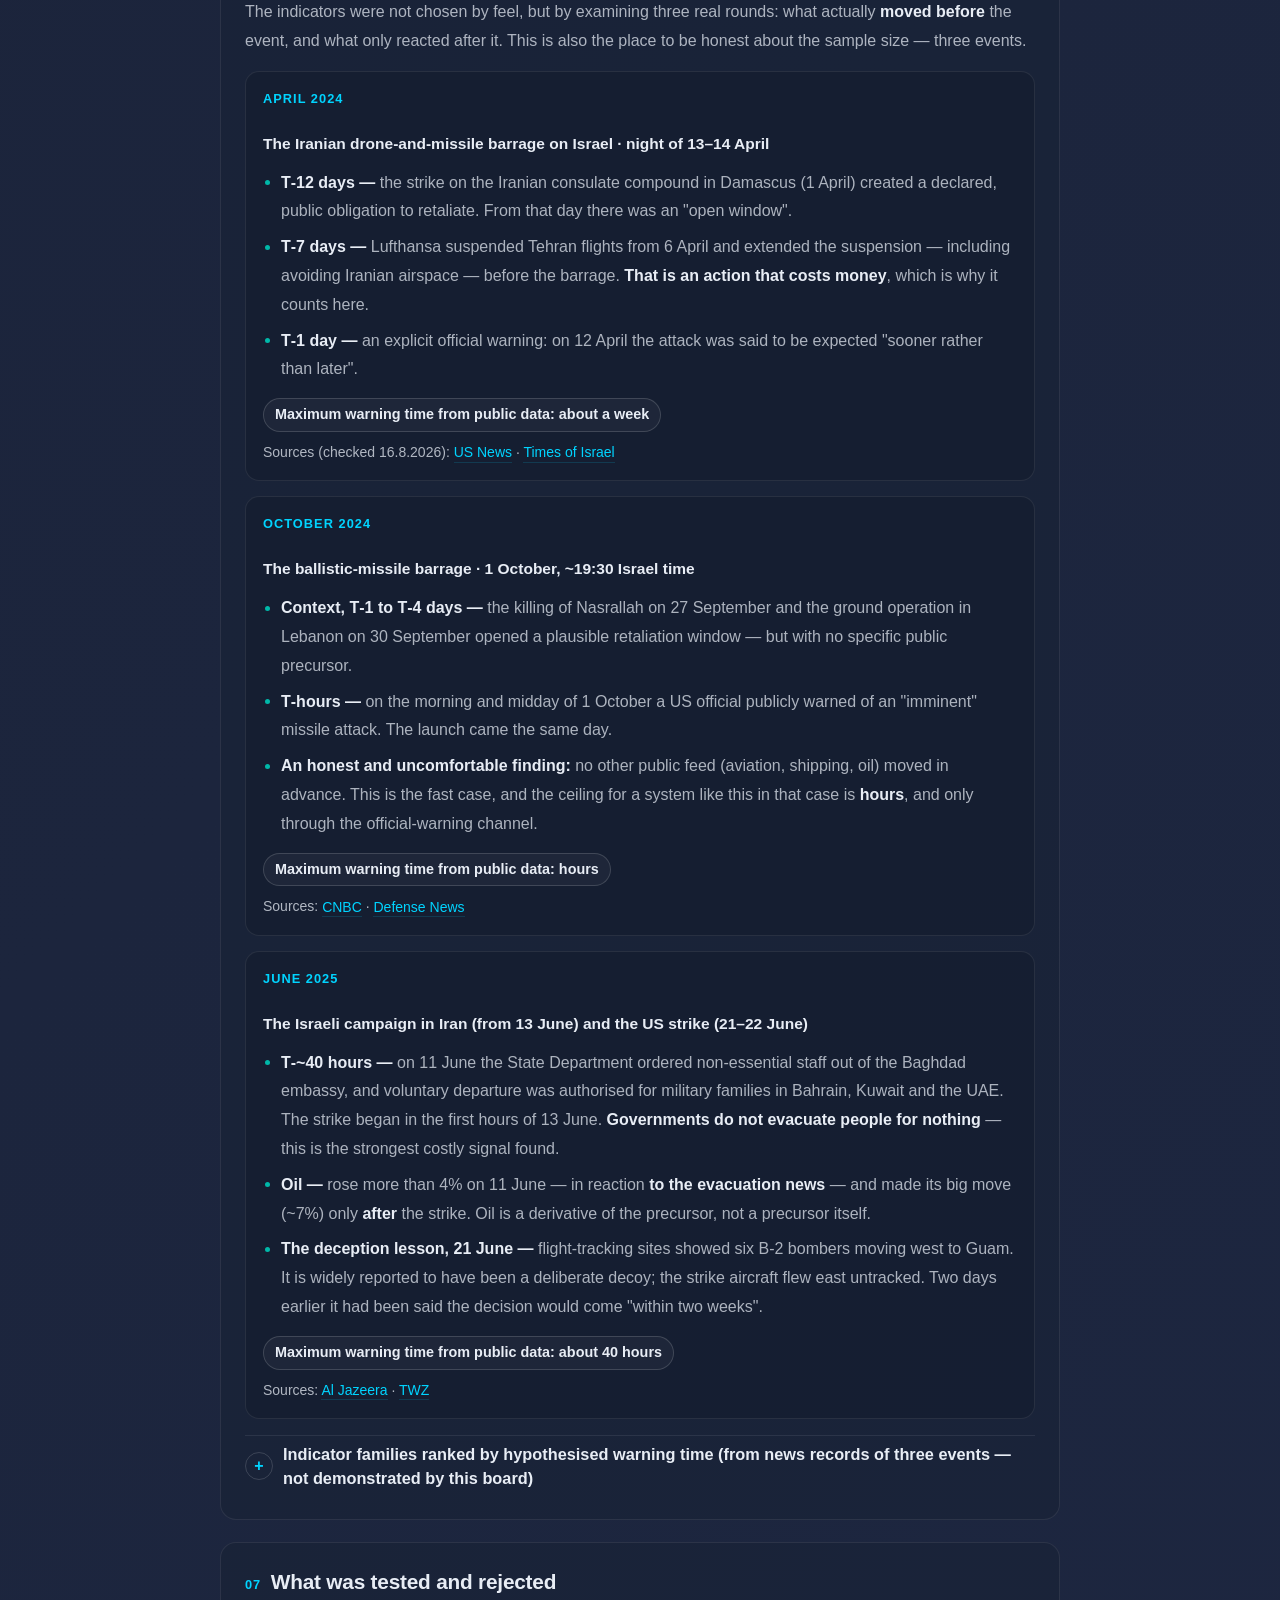
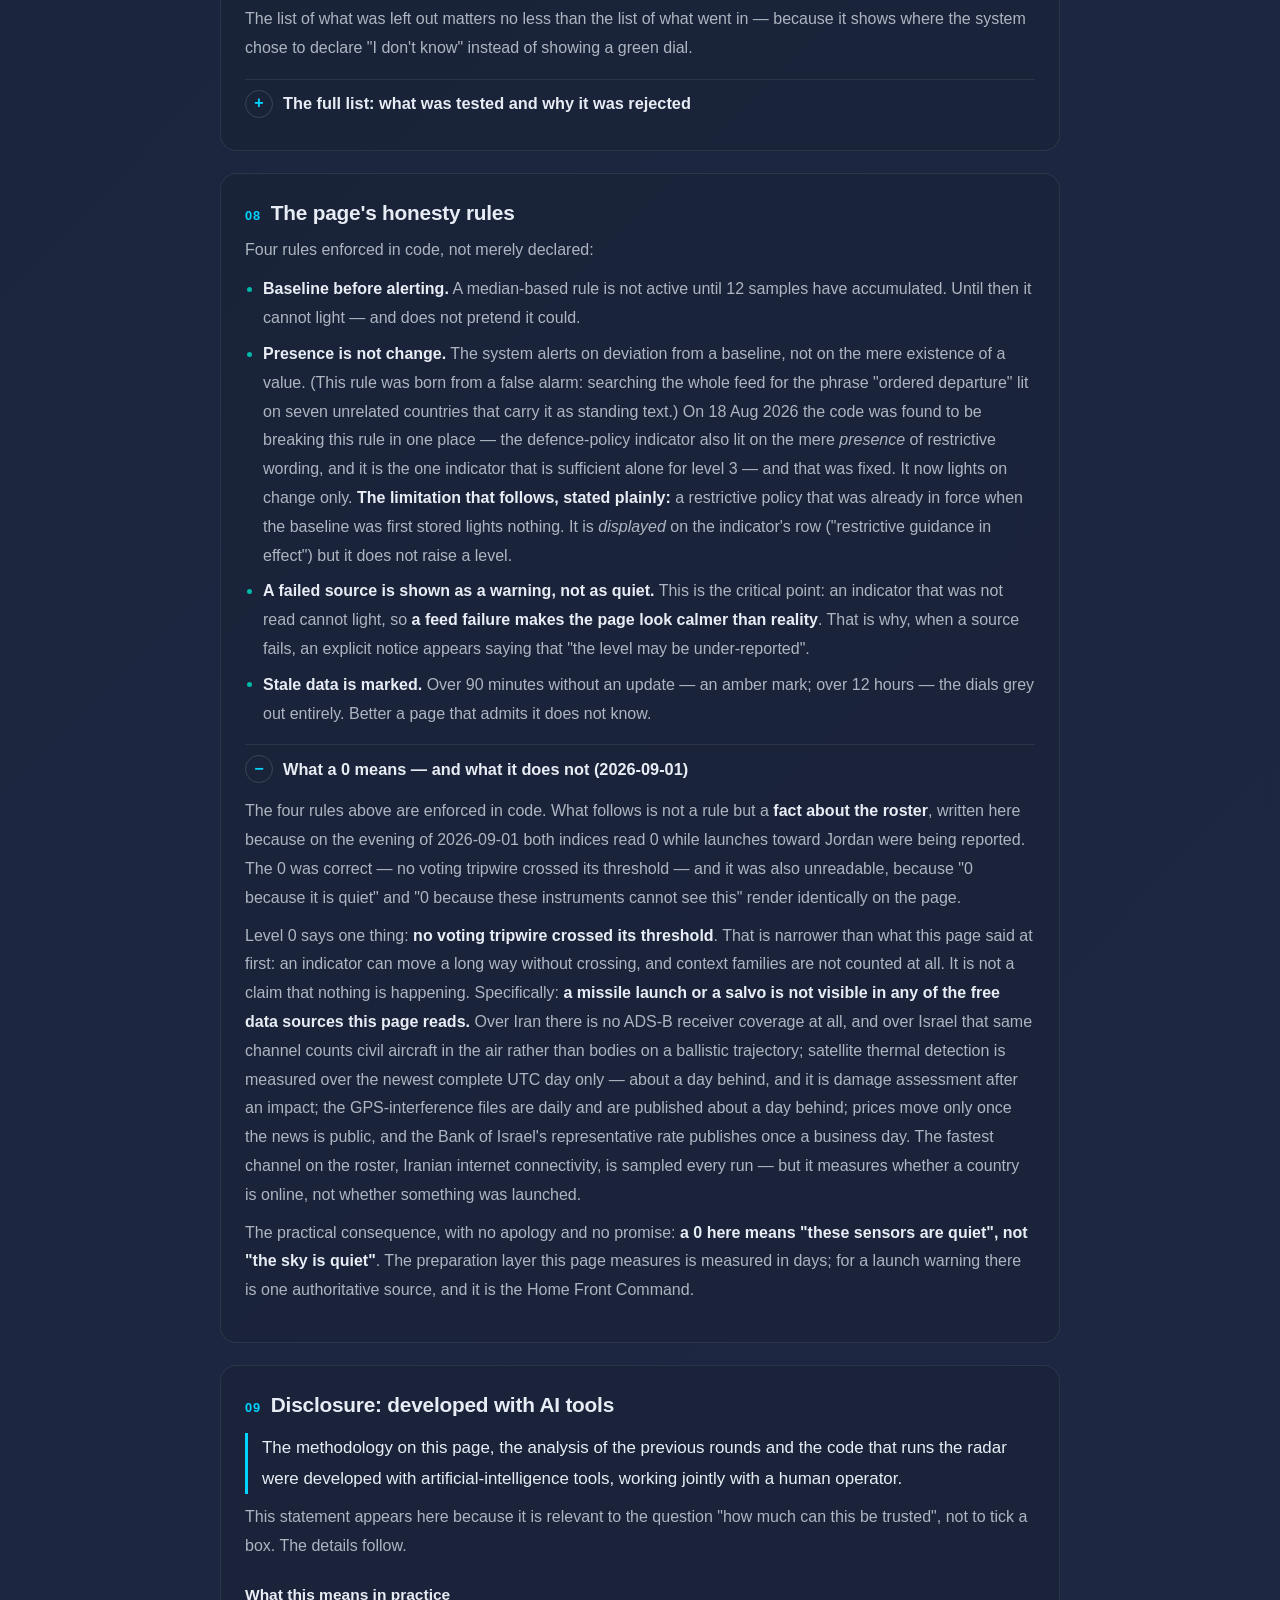
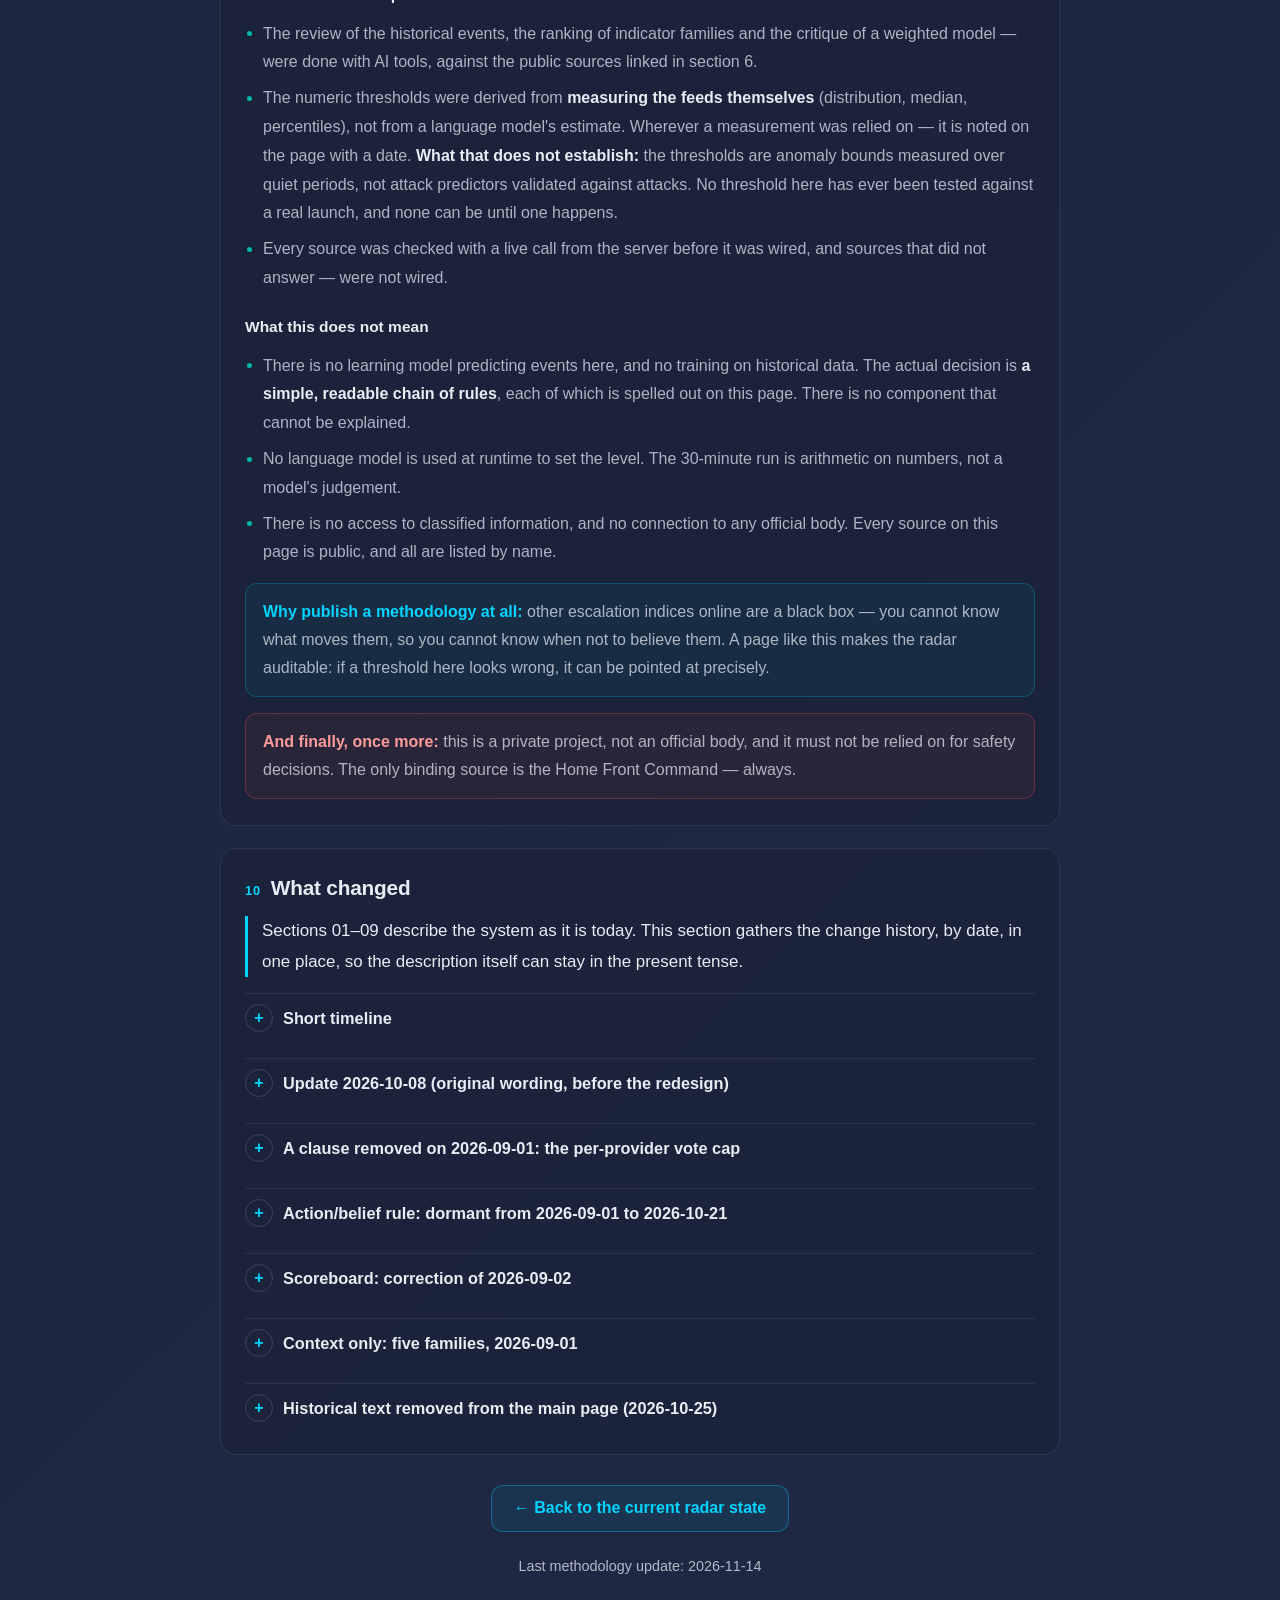
==== commit 06115b17: "radar: il=0 ir=0 (heartbeat)" ====
--- a/radar/methodology.html
+++ b/radar/methodology.html
@@ -364,7 +364,7 @@
 </style>
 <script type="application/ld+json">
 {"@context":"https://schema.org","@graph":[
-  {"@type":"WebPage","@id":"https://kplns.com/radar/methodology.html#webpage","url":"https://kplns.com/radar/methodology.html","dateModified":"2026-11-08","name":"מתודולוגיה — ראדאר הסלמה ישראל ואיראן","description":"איך נקבעת הרמה, מה מדליק כל מדד, על מה מבוססים הספים, ומה המערכת לא יכולה לעשות.","inLanguage":["he-IL","en"],"breadcrumb":{"@id":"https://kplns.com/radar/methodology.html#breadcrumb"}},
+  {"@type":"WebPage","@id":"https://kplns.com/radar/methodology.html#webpage","url":"https://kplns.com/radar/methodology.html","dateModified":"2026-11-14","name":"מתודולוגיה — ראדאר הסלמה ישראל ואיראן","description":"איך נקבעת הרמה, מה מדליק כל מדד, על מה מבוססים הספים, ומה המערכת לא יכולה לעשות.","inLanguage":["he-IL","en"],"breadcrumb":{"@id":"https://kplns.com/radar/methodology.html#breadcrumb"}},
   {"@type":"BreadcrumbList","@id":"https://kplns.com/radar/methodology.html#breadcrumb","itemListElement":[
     {"@type":"ListItem","position":1,"name":"ראדאר הסלמה","item":"https://kplns.com/radar/"},
     {"@type":"ListItem","position":2,"name":"מתודולוגיה","item":"https://kplns.com/radar/methodology.html"}
@@ -1744,6 +1744,16 @@
       לאחור על אותו חודש: 24 ימים נשפטו, אפס הדלקות, וההתקרבות הגדולה ביותר
       הייתה 79% מהסף (31.7). חודש רגוע שמייצר אפס התרעות הוא ההתנהגות
       הרצויה; המחיר, והוא נאמר ביושר: זינוק שנשאר מתחת ל-18% לא יידלק.</li>
+    </ul>
+    </div></details>
+    <details class="dd" id="weather-card"><summary><h3>כרטיס מזג אוויר: הקשר בלבד, לא סמן</h3></summary><div class="dd-body">
+    <p><b>מידע בלבד — לא סמן.</b> הכרטיס אינו מצביע, אינו משפיע על הרמה, אינו נספר בסמנים המדידים ואינו מתפרסם בערוץ. הוא מוצג בין שורות ההקשר, מתחת לסמנים המצביעים.</p>
+    <ul>
+      <li><b>מה נמדד:</b> עננות כוללת (cloud_cover) בתחזית ל-12 השעות הקרובות בשש נקודות: טהרן, איספהאן, נתנז/פורדו (נקודה אחת), תבריז, כרמנשאה ותל אביב. איראן = ממוצע חמש הנקודות האיראניות; ישראל = תל אביב. ראות אינה בשימוש (המודל שמאחורי הסדרה ההיסטורית השתנה).</li>
+      <li><b>מקור ותדירות:</b> Open-Meteo (forecast API, שעתי, UTC), בקשה אחת לשש הנקודות, עד פעם בשש שעות. קריאה שנכשלה: הכרטיס מוצג כ"לא זמין", והתקלה נכנסת לסיכום היומי של מקורות ההקשר ולא להתראה מיידית. מעל 12 שעות בלי קריאה תקינה הכרטיס מאפור ואינו מציג ערכים.</li>
+      <li><b>קטגוריות:</b> בהיר — עד 20% עננות; חלקי — 20-70%; מעונן — מעל 70%.</li>
+      <li><b>"בעונה זו":</b> אקלים שחושב מראש מארכיון ERA5 של 2020-2025: חלק חלונות ה-12 שעות, שהתחילו באותה שעה ובטווח של ±30 יום מאותו יום בשנה, שהיו באותה קטגוריה. הקובץ הסטטי הוא weather_climatology.json.</li>
+      <li><b>בדיקה לאחור (14.11.2026):</b> שישה אירועים (אפריל 2024 עד פברואר 2026), עננות ERA5 מול כ-410 חלונות בקרה עונתיים לכל אירוע. לא נמצא קשר. ארבעה אירועים היו בהירים מהחציון העונתי (אחוזונים 11-27), אך שניים מהם בעונה שבה 86-88% מהחלונות בהירים ממילא; ב-26.10.2024 חלון הבדיקה כולו היה מעונן יותר מ-93% מהחלונות העונתיים, אך מעל טהרן היה בהיר בגל הראשון והעננות נכנסה רק אחריו, כך שאירוע זה אינו מכריע לשום כיוון. <b>מגבלות:</b> n=6; שעות האירוע בשלושה מהשישה הן הנחה (אינן מתועדות במאגר); חלונות הבקרה מתואמים זה עם זה; הבדיקה אינה בעלת עוצמה סטטיסטית, כלומר היא מראה שאין השפעה חזקה, לא שאין השפעה. לכן בהיר אינו מעיד על סיכון, ומעונן אינו מרגיע.</li>
     </ul>
     </div></details>
     </div>
@@ -2098,6 +2108,16 @@
       surge that stays under 18% will not light.</li>
     </ul>
     </div></details>
+    <details class="dd" id="weather-card-en"><summary><h3>Weather card: context only, not an indicator</h3></summary><div class="dd-body">
+    <p><b>Information only — not an indicator.</b> The card casts no vote, does not affect the level, is not counted among the measurable indicators and is not posted to the channel. It sits among the context rows, below the voting indicators.</p>
+    <ul>
+      <li><b>What is measured:</b> total cloud cover (cloud_cover) in the forecast for the next 12 hours at six points: Tehran, Isfahan, Natanz/Fordow (one point), Tabriz, Kermanshah and Tel Aviv. Iran = the mean of the five Iranian points; Israel = Tel Aviv. Visibility is not used (the model behind the historical series changed).</li>
+      <li><b>Source and cadence:</b> Open-Meteo (forecast API, hourly, UTC), one request for the six points, at most once every six hours. A failed read: the card shows "not available" and the fault goes into the daily context-sources digest, not an immediate alert. After 12 hours without a good read the card is greyed and shows no values.</li>
+      <li><b>Categories:</b> clear — up to 20% cloud; partly — 20–70%; cloudy — above 70%.</li>
+      <li><b>"This season":</b> a climatology precomputed from the 2020–2025 ERA5 archive: the share of 12-hour windows, starting at the same hour and within ±30 days of the same day of year, that fell in the same category. The static file is weather_climatology.json.</li>
+      <li><b>Backtest (2026-11-14):</b> six events (April 2024 to February 2026), ERA5 cloud cover against about 410 seasonal control windows per event. No link was found. Four events were clearer than the seasonal median (percentiles 11–27), but two of them fell in a season where 86–88% of windows are clear anyway; for 2024-10-26 the whole test window was cloudier than 93% of seasonal windows, but Tehran was clear during the first wave and the cloud arrived only afterwards, so this event points neither way. <b>Limits:</b> n=6; the event hours of three of the six are assumed (not documented in the repository); the control windows are correlated with each other; the test has no statistical power, i.e. it shows there is no strong effect, not that there is none. So clear does not indicate risk, and cloudy is not reassurance.</li>
+    </ul>
+    </div></details>
     </div>
   </section>
 
@@ -2768,6 +2788,7 @@
       <li><b>25.10.2026</b> — העמוד הראשי עוצב מחדש: הפסקאות ההיסטוריות והבלוק המתודולוגי המוטמע הוצאו ממנו ונאספו כאן.</li>
       <li><b>8.11.2026</b> — החריגות התרמיות (NASA FIRMS): SNPP הפסיק לפרסם ב-2.11.2026 והבסיס קפא שישה ימים. מעתה לוויין שמפגר ביותר מיום אחד מושמט מהקבוצה הנדרשת (ומוצג כ"כיסוי מופחת"), הבסיס נשמר לפי קבוצת לוויינים (הושלם לאחור ל-NOAA-20+NOAA-21), והקבוצה המלאה חוזרת אוטומטית כש-SNPP מתאושש.</li>
       <li><b>4.11.2026</b> — אינטרנט באיראן עבר לכלל של 2 מתוך 3 (merit-nt, ping-slash24 ו-Google): נדלק אחרי 2 בדיקות רצופות שבהן לפחות 2 מדידות נמוכות, ונכבה אחרי 6 בדיקות תקינות. בשחזור על שלוש ההשבתות (יוני 2025, ינואר 2026, פברואר־מרץ 2026) ועל יולי ואוקטובר 2026, הכלל הקודם נתן 65 אפיזודות, 10 מהן מחוץ להשבתות; גרסה שרצה בצל (3 בדיקות, כיבוי מיד) נתנה 15; הכלל החדש נתן 3, אחת לכל השבתה, אפס מחוץ להשבתות, ונדלק 0–30 דקות אחרי הכלל הקודם. עם מגבלת 72 השעות על הקפאת החציון אותו שחזור נותן 10 אפיזודות, כולן בתוך ההשבתות. הכלל נבחר על אותם נתונים שעליהם נבדק, ויש רק 3 אירועים. הירידה של 18.10.2026 הייתה כנראה אמיתית והכלל לא תופס אותה, כי רק בדיקה אחת עברה את הסף. שלוש המדידות מגיעות מאותו מקור (IODA), כך שזה אימות מדידה ולא עדות עצמאית. הסמן מראה השבתה בזמן שהיא קורית ולא חוזה אותה.</li>
+      <li><b>14.11.2026</b> — נוסף כרטיס מזג אוויר (הקשר בלבד, לא סמן): תחזית עננות ל-12 השעות הקרובות באיראן ובתל אביב מול האקלים העונתי. הכרטיס אינו מצביע ואינו משפיע על הרמה או על הספירה; בדיקה לאחור של 6 אירועים לא מצאה קשר בין עננות לתקיפות (סעיף 05).</li>
       <li>במדד האיראני: מ-1.9.2026 עד 8.10.2026 שתי משפחות מצביעות, בין 8.10.2026 ל-21.10.2026 אחת, ומ-21.10.2026 שלוש.</li>
     </ul>
     </div></details>
@@ -2842,6 +2863,7 @@
       <li><b>2026-10-25</b> — the main page was redesigned: its historical paragraphs and the inline methodology block were taken out of it and gathered here.</li>
       <li><b>2026-11-08</b> — Satellite thermal anomalies (NASA FIRMS): SNPP stopped publishing on 2026-11-02 and the baseline froze for six days. A satellite lagging by more than a day is now dropped from the required set (and shown as "reduced coverage"), the baseline is kept per satellite set (back-filled for NOAA-20+NOAA-21), and the full set returns automatically when SNPP recovers.</li>
       <li><b>2026-11-04</b> — Iranian internet moved to a 2-of-3 rule (merit-nt, ping-slash24 and Google): it lights after 2 consecutive checks with at least 2 measures low, and clears after 6 clean checks. Replayed over the three shutdowns (June 2025, January 2026, February-March 2026) plus July and October 2026, the previous rule gave 65 episodes, 10 of them outside shutdowns; a shadow version (3 checks, immediate clear) gave 15; the new rule gave 3, one per shutdown, none outside, lighting 0-30 minutes after the previous rule. With the 72-hour limit on the median freeze the same replay gives 10 episodes, all inside the shutdowns. The rule was chosen on the data it was tested on, and there are only 3 events. The drop of 2026-10-18 was probably real and the rule does not catch it, because only one check crossed the bar. All three measures come from one source (IODA), so this checks a measurement and adds no independent witness. The indicator shows a shutdown while it happens; it does not predict one.</li>
+      <li><b>2026-11-14</b> — a weather card was added (context only, not an indicator): the cloud-cover forecast for the next 12 hours over Iran and Tel Aviv against the seasonal climatology. The card casts no vote and does not affect the level or the counts; a backtest of 6 events found no link between cloud cover and strikes (section 05).</li>
       <li>Iran index voting families: two from 2026-09-01 to 2026-10-08, one between 2026-10-08 and 2026-10-21, three since 2026-10-21.</li>
     </ul>
     </div></details>
@@ -2911,7 +2933,7 @@
     <a href="/radar/"><span data-lang="he">← חזרה למצב הנוכחי בראדאר</span><span data-lang="en">← Back to the current radar state</span></a>
   </div>
 
-  <div class="stamp">Last methodology update: 2026-11-08</div>
+  <div class="stamp">Last methodology update: 2026-11-14</div>
 
   </main>
 
